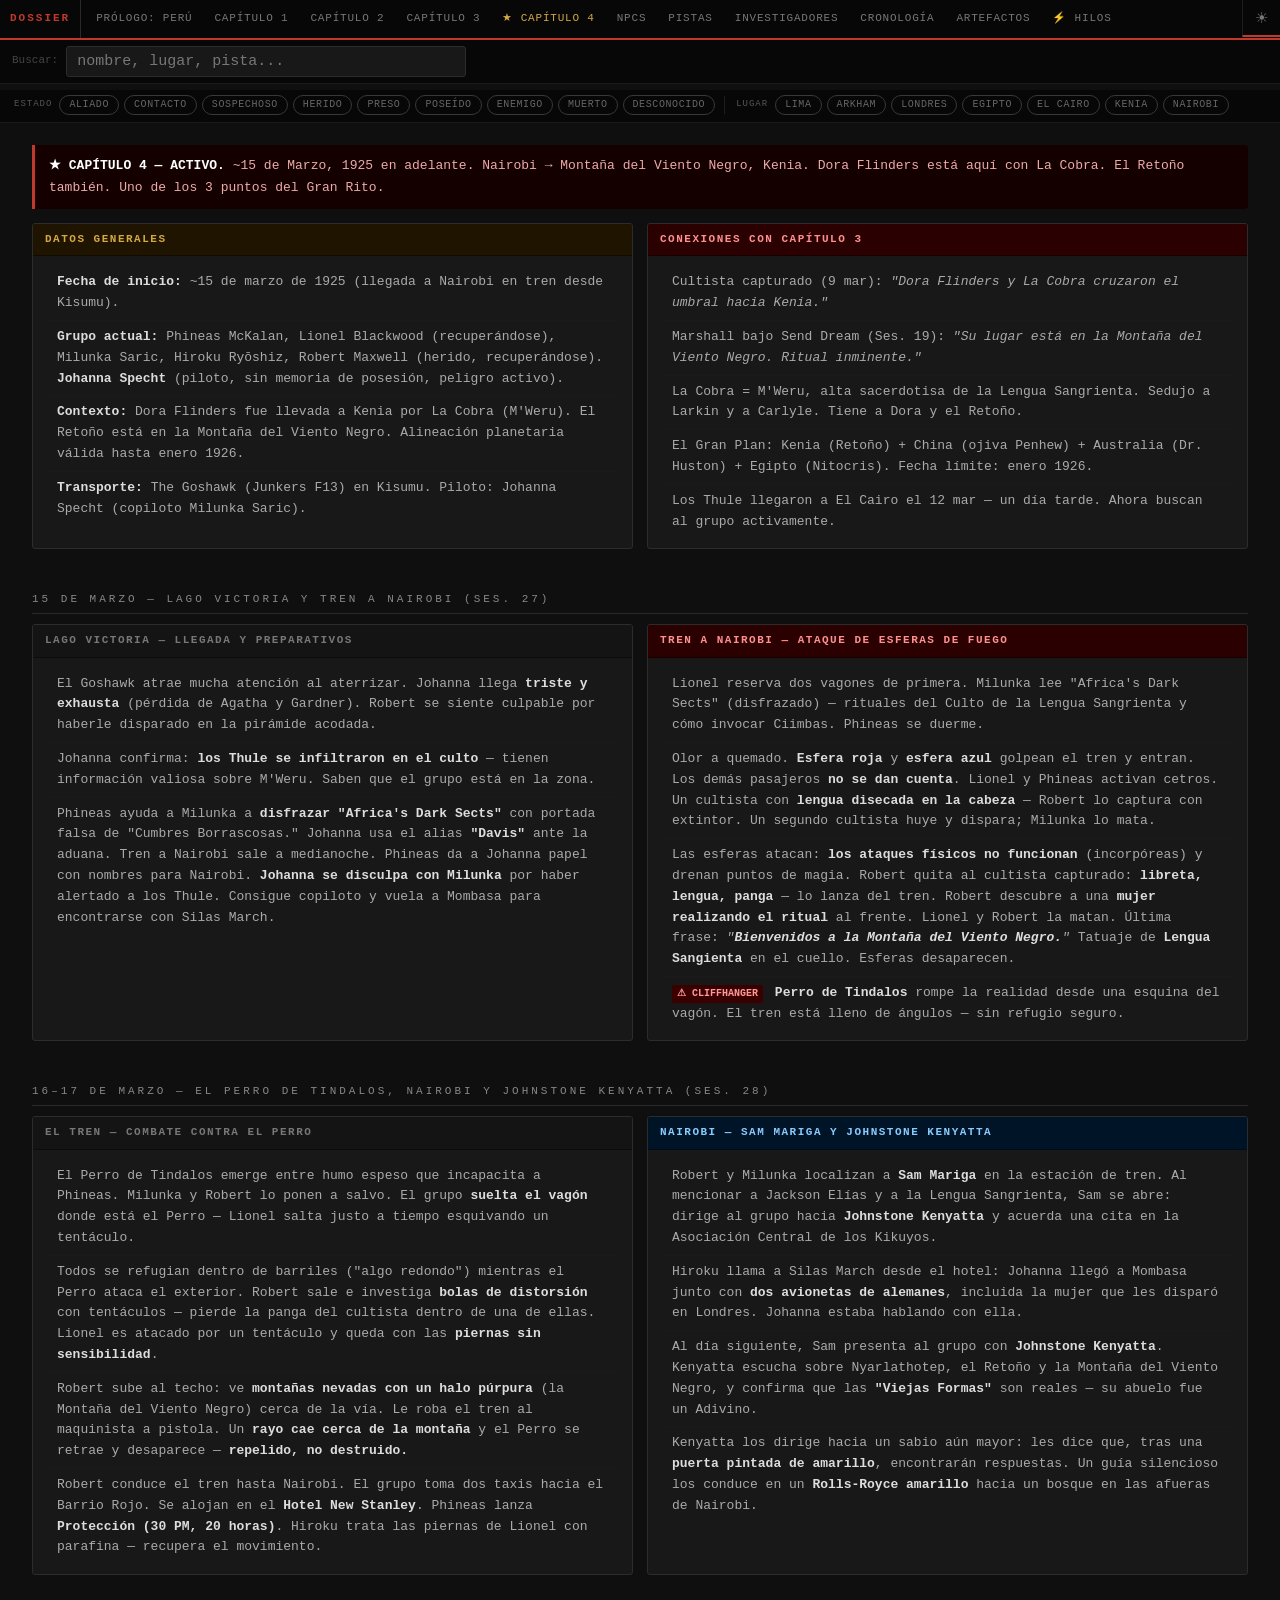
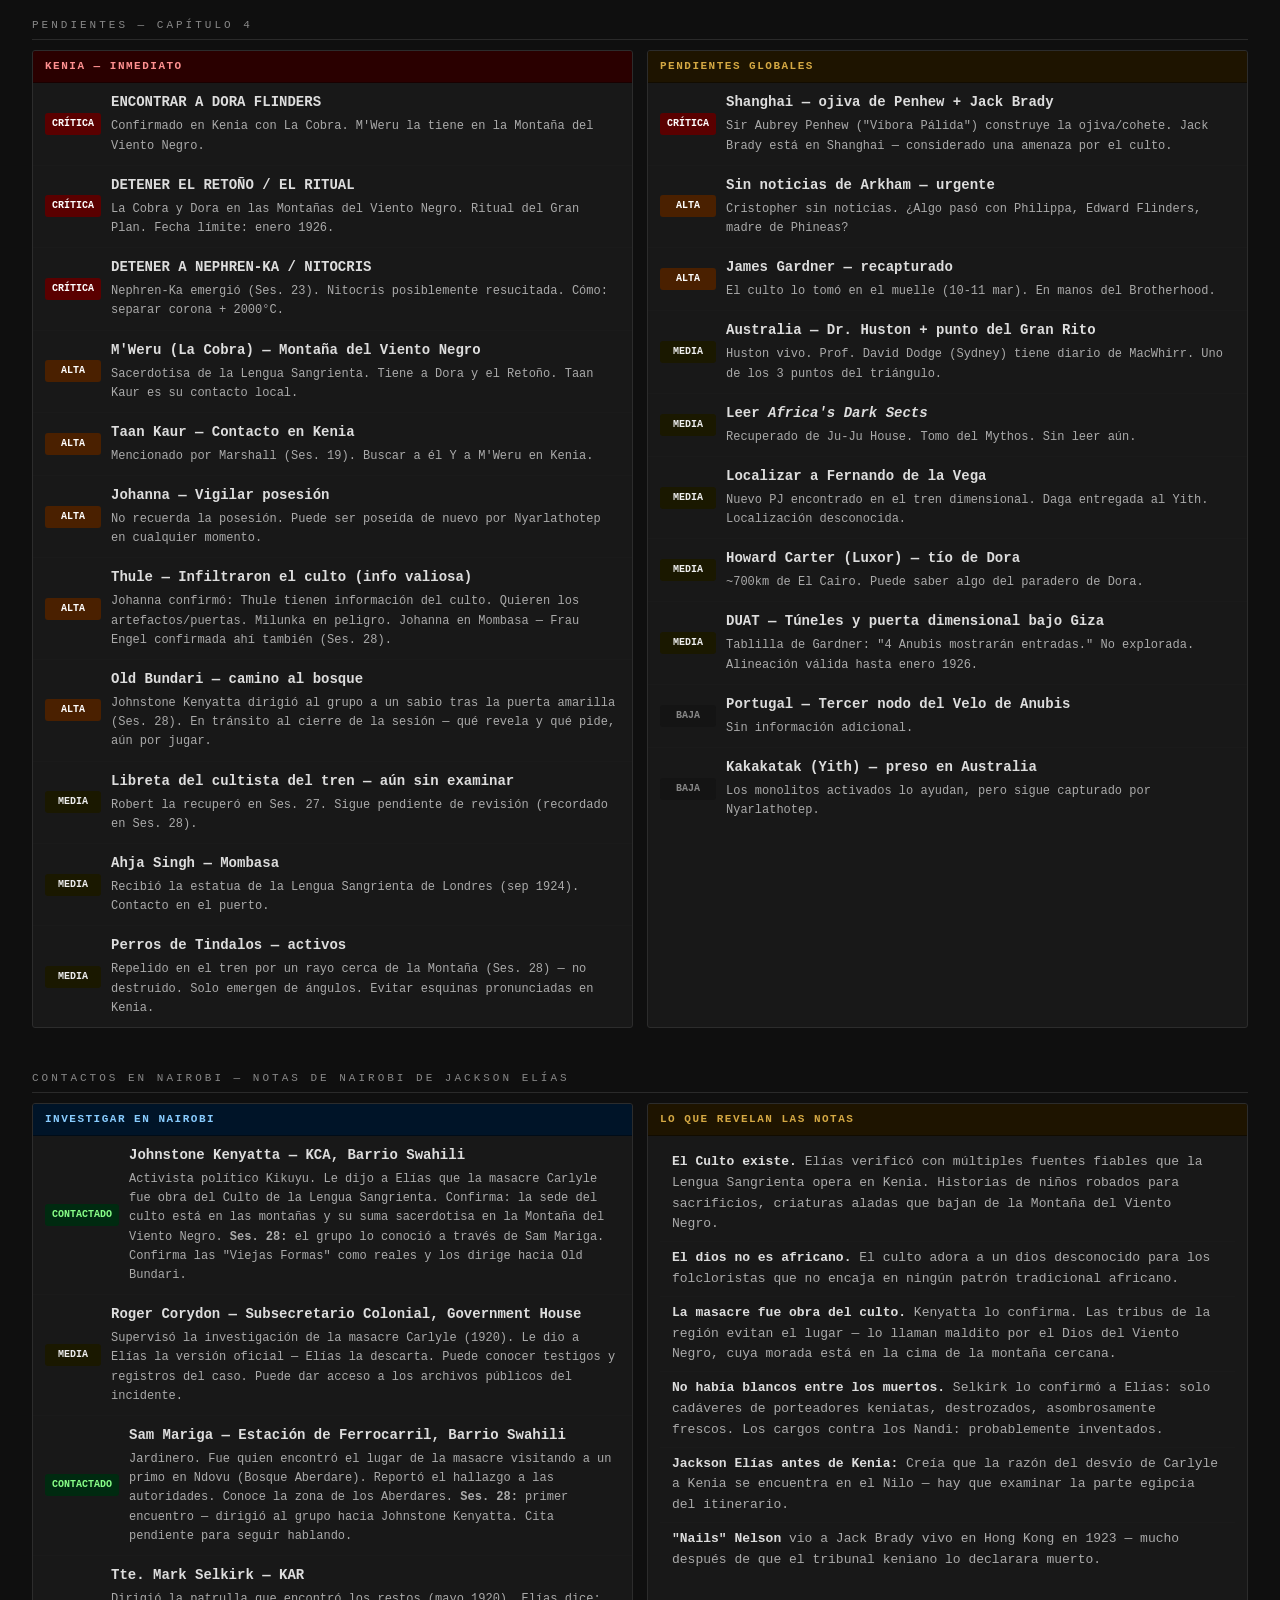
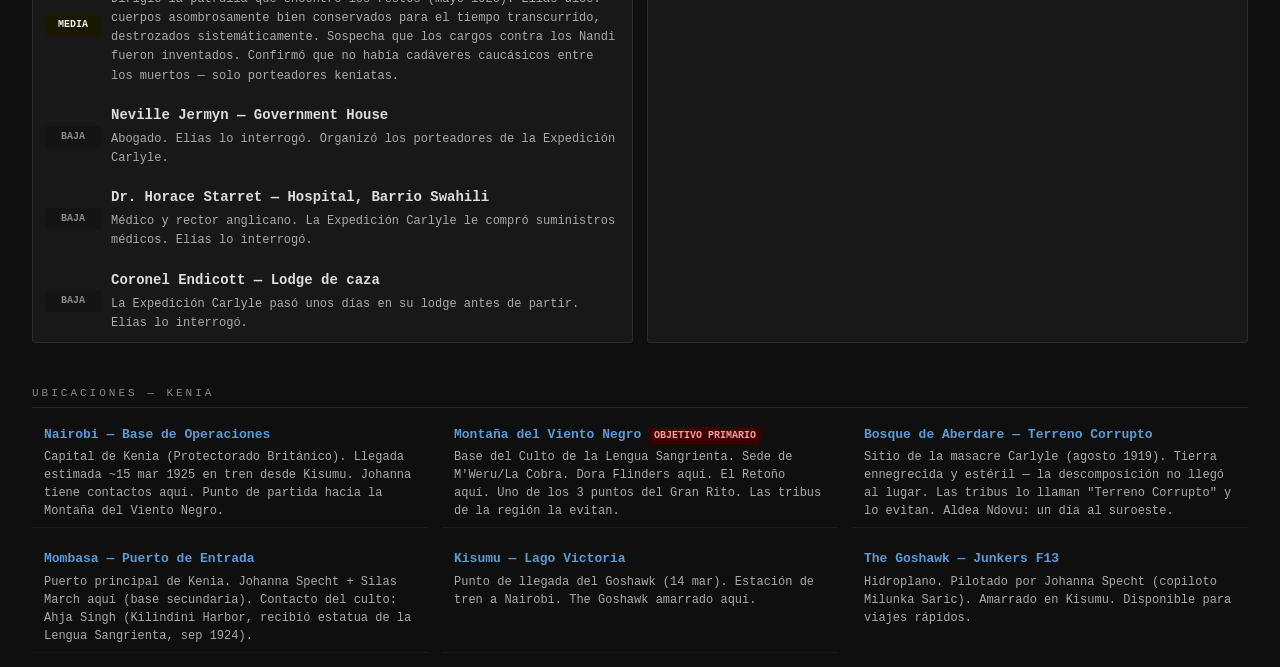
==== index.html @ 7aeab818 "Add character details and updates in index.html" ====
<!DOCTYPE html>
<html lang="es">
<head>
<meta charset="UTF-8">
<meta name="viewport" content="width=device-width, initial-scale=1.0, maximum-scale=1.0">
<title>Dossier</title>
<link rel="stylesheet" href="style.css">
</head>
<body>

<!-- ══ JUMP INDEX ══ peru·~34 | cap1·~113 | cap2·~322 | npcs·~330 | pistas·~600 | inv·~870 | crono·~985 | art·~1110 | hilos·~1210 ══ -->
<nav>
  <h1>Dossier</h1>
  <div class="tab"                    onclick="show('peru',this)">Prólogo: Perú</div>
  <div class="tab"                    onclick="show('cap1',this)">Capítulo 1</div>
  <div class="tab"                    onclick="show('cap2',this)">Capítulo 2</div>
  <div class="tab"                    onclick="show('cap3',this)">Capítulo 3</div>
  <div class="tab on current-chapter" onclick="show('cap4',this)">★ Capítulo 4</div>
  <div class="tab"                    onclick="show('npcs',this)">NPCs</div>
  <div class="tab"                    onclick="show('pistas',this)">Pistas</div>
  <div class="tab"                    onclick="show('inv',this)">Investigadores</div>
  <div class="tab"                    onclick="show('crono',this)">Cronología</div>
  <div class="tab"                    onclick="show('art',this)">Artefactos</div>
  <div class="tab"                    onclick="show('hilos',this)">⚡ Hilos</div>
</nav>
<button id="theme-btn" onclick="toggleTheme()" title="Cambiar tema">☀</button>

<div id="sbar">
  <span style="font-size:11px;color:#444">Buscar:</span>
  <input id="srch" type="text" placeholder="nombre, lugar, pista..." oninput="onSearchInput(this.value)">
  <span id="src-count"></span>
</div>
<div id="stags">
  <span class="stag-label">estado</span>
  <button class="stag" data-term="aliado"      onclick="quickSearch(this)">aliado</button>
  <button class="stag" data-term="contacto"    onclick="quickSearch(this)">contacto</button>
  <button class="stag" data-term="sospechoso"  onclick="quickSearch(this)">sospechoso</button>
  <button class="stag" data-term="herido"      onclick="quickSearch(this)">herido</button>
  <button class="stag" data-term="preso"       onclick="quickSearch(this)">preso</button>
  <button class="stag" data-term="poseído"     onclick="quickSearch(this)">poseído</button>
  <button class="stag" data-term="enemigo"     onclick="quickSearch(this)">enemigo</button>
  <button class="stag" data-term="muerto"      onclick="quickSearch(this)">muerto</button>
  <button class="stag" data-term="desconocido" onclick="quickSearch(this)">desconocido</button>
  <span class="stag-sep"></span>
  <span class="stag-label">lugar</span>
  <button class="stag" data-term="lima"     onclick="quickSearch(this)">lima</button>
  <button class="stag" data-term="arkham"   onclick="quickSearch(this)">arkham</button>
  <button class="stag" data-term="londres"  onclick="quickSearch(this)">londres</button>
  <button class="stag" data-term="egipto"   onclick="quickSearch(this)">egipto</button>
  <button class="stag" data-term="cairo"    onclick="quickSearch(this)">el cairo</button>
  <button class="stag" data-term="kenia"    onclick="quickSearch(this)">kenia</button>
  <button class="stag" data-term="nairobi"  onclick="quickSearch(this)">nairobi</button>
</div>


<!-- ══════════════════════════ PRÓLOGO: PERÚ ══════════════════════════ -->
<div id="s-peru" class="section">

  <div class="callout green">
    <b>✓ PRÓLOGO COMPLETADO.</b> Marzo 1921 — Lima → Puno → Altiplano Andino → La Pirámide. El Padre de los Gusanos ha sido sellado de nuevo.
  </div>

  <div class="cols c2">
    <div class="panel">
      <div class="ph gold">Datos Generales</div>
      <div class="pb">
        <div class="ev"><b>Fecha:</b> Marzo 1921 — cuatro años antes de la campaña principal.</div>
        <div class="ev"><b>Ruta:</b> Lima → Puno → Altiplano Andino → La Pirámide.</div>
        <div class="ev"><b>Objetivo:</b> Sellar al avatar de Nyarlathotep conocido como <i>El Padre de los Gusanos</i>, atrapado en una pirámide de la cultura Tiwanaku.</div>
        <div class="ev"><b>Resultado:</b> Sello restaurado. Todos los kharisiri se desintegraron. Nadie del grupo murió.</div>
      </div>
    </div>
    <div class="panel">
      <div class="ph red">Conexiones con la Campaña Principal</div>
      <div class="pb">
        <div class="ev"><b>Jackson Elías</b> publicó <i>The Hungry Dead</i> (1923) basándose en estos eventos. Dejó parte del tesoro en su testamento a los PJs.</div>
        <div class="ev"><b>El oro de la pirámide</b> (~$200.000 USD) financia la Expedición Carlyle vía Carlton Ramsey.</div>
        <div class="ev"><b>El tatuaje de Larkin</b> (la Lengua Sangrienta) conecta con el culto en Kenia y América.</div>
        <div class="ev"><b>Nyarlathotep</b> prometió que volvería a verse con el grupo.</div>
        <div class="ev"><b>La voz de las Confesiones de Figueroa</b> ofreció instrucciones para contactarla — instrucciones que él rechazó.</div>
      </div>
    </div>
  </div>

  <div class="stitle">Sesión 1 — Lima, 18 de Marzo 1921</div>
  <div class="cols c2">
    <div class="panel">
      <div class="ph blue">Bar Cordano — 7pm</div>
      <div class="pb">
        <div class="ev"><b>Lugar:</b> Jirón Ancash 202, Lima.</div>
        <div class="ev"><b>Hospedaje:</b> Hotel Maury (investigadores), Hotel España (Larkin y De Mendoza).</div>
        <div class="ev">Larkin muestra dos artefactos como señuelo: el <b>Cáliz Dorado</b> (inca, s.XV) y el <b>Ídolo Tiwanaku</b> (s.V).</div>
        <div class="ev"><b>Plan:</b> Salida lunes 21 de marzo en jeeps hacia Puno. De Mendoza permanece en silencio, hostil.</div>
        <div class="ev">Lionel conoce a <b>Milunka Saric</b> en la barra — acento extraño, de viaje.</div>
      </div>
    </div>
    <div class="panel">
      <div class="ph purple">Revelaciones de Jackson Elías</div>
      <div class="pb">
        <div class="ev">Tras la cena, Jackson revela su identidad real (alias Jesse Hughes).</div>
        <div class="ev">Los <b>kharisiri</b> son vampiros que extraen la grasa de sus víctimas — según la leyenda, hombres de aspecto europeo.</div>
        <div class="ev">De Mendoza fue señalado como kharisiri por los locales de Puno. La pirámide es probablemente el centro del culto.</div>
        <div class="ev">El <b>Prof. Sánchez</b> (Univ. San Marcos) tiene documentos relevantes.</div>
      </div>
    </div>
  </div>

  <div class="stitle">Sesión 2 — Lima, 19 de Marzo 1921</div>
  <div class="cols c2">
    <div class="panel">
      <div class="ph blue">Hotel España — Infiltración</div>
      <div class="pb">
        <div class="ev">Respiración extraña en habitación 202 — Larkin en estado de intoxicación por heroína.</div>
        <div class="ev"><b>Harrison Jones roba la Máscara Dorada</b> (el <i>Espejo Dorado</i>) oculta bajo el colchón de De Mendoza.</div>
        <div class="ev">Milunka Saric y Lionel roban la página del registro del hotel.</div>
        <div class="ev">Lionel compra machetes y linternas en el mercado. Harrison adquiere una <b>sustancia paralizante</b> (luego resultará inflamable).</div>
      </div>
    </div>
    <div class="panel">
      <div class="ph red">Museo de Arqueología y Antropología — 2pm</div>
      <div class="pb">
        <div class="ev">El Prof. Sánchez confirma que la máscara es cultura <b>Tiwanaku</b>.</div>
        <div class="ev"><b>Ataque en el almacén:</b> De Mendoza se alimenta de Trinidad Rizo. Milunka lo retiene. Trinidad muere. El <b>Sello Dorado</b> repelió a De Mendoza — sobrevivió junto al cuerpo.</div>
        <div class="ev">El grupo salva al Prof. Sánchez. Hiroku se lleva restos de una larva. Huyen al <b>Hotel Castilla</b>. Federico Blume se une.</div>
      </div>
    </div>
  </div>

  <div class="stitle">Camino a Puno — 21 de Marzo en adelante</div>
  <div class="cols c2">
    <div class="panel">
      <div class="ph orange">Viaje desde Lima</div>
      <div class="pb">
        <div class="ev">Confrontan a Larkin: dice que abandona la expedición. <b>El grupo detecta que miente.</b></div>
        <div class="ev">Roban los jeeps de la expedición de Larkin.</div>
        <div class="ev"><b>Primera noche:</b> la larva se deshace ante el Sello Dorado. Un <b>niño fantasma</b> (kharisiri disfrazado) roba algunas cosas.</div>
      </div>
    </div>
    <div class="panel">
      <div class="ph teal">Llegada a Puno</div>
      <div class="pb">
        <div class="ev">Visitan a <b>Nayra</b>. Les cuenta la leyenda del <b>Héroe Equeco</b>: dios caído atrapado en una madriguera = el templo/pirámide.</div>
        <div class="ev">La máscara pertenecía al Dios y es parte de la barrera que lo sella.</div>
      </div>
    </div>
  </div>

  <div class="stitle">La Isla Flotante (Uru) — Ataque Kharisiri</div>
  <div class="panel">
    <div class="ph red">Combate en la Isla</div>
    <div class="pb">
      <div class="cols c2">
        <div>
          <div class="ev"><b>Milunka Saric:</b> Dispara al niño kharisiri. Desarma a Lionel durante su episodio de locura.</div>
          <div class="ev"><b>Lionel Blackwood:</b> <span class="code-badge" style="background:#3a0000;color:#ff9999">EPISODIO DE LOCURA</span> — cree que el niño es su hermanita y que Harrison Jones la mató.</div>
        </div>
        <div>
          <div class="ev"><b>Escape:</b> Huida en barca. Milunka desmaya a Lionel. Hiroku lo amarra. Harrison rema.</div>
          <div class="ev"><b>Nayra muere</b> durante el ataque kharisiri en la isla.</div>
        </div>
      </div>
    </div>
  </div>

  <div class="stitle">Travesía al Templo — Días 1–4</div>
  <div class="cols c2">
    <div class="panel">
      <div class="ph orange">Camino al Altiplano</div>
      <div class="pb">
        <div class="ev"><b>Día 2:</b> Encuentran a Julio Céspedes y su hijo Domingo (mordido por kharisiri). Los kharisiri: Pedro de Velasco y una mujer de Puno. Harrison obtiene escopeta.</div>
        <div class="ev"><b>Día 3:</b> El conquistador es <b>Pedro de Velasco</b>; su acompañante <b>Narcisa Quispe</b>. Rastreados hasta el templo.</div>
        <div class="ev"><b>Día 4:</b> Entran al templo por el <b>pozo de muertos</b>.</div>
      </div>
    </div>
    <div class="panel">
      <div class="ph red">Combate Final — La Pirámide</div>
      <div class="pb">
        <div class="ev">Larkin no podía entrar — escudo mágico. Por eso necesitaba reclutar forasteros.</div>
        <div class="ev"><b>Hiroku:</b> Coloca el <b>Sello Dorado</b>. <b>Milunka:</b> Mata la larva. <b>Lionel:</b> Lanza fósforo al pozo → explosión. Ayuda a colocar la máscara.</div>
        <div class="ev"><span class="code-badge" style="background:#1a3a1a;color:#88ff88">✓ SELLADO</span> Todos los kharisiri se desintegran. Nadie murió.</div>
      </div>
    </div>
  </div>

  <div class="stitle">Ubicaciones del Prólogo</div>
  <div class="cols c3">
    <div class="loc"><div class="ln">Bar Cordano</div><div class="ld">Jirón Ancash 202, Lima. Primera reunión con Larkin.</div></div>
    <div class="loc"><div class="ln">Hotel Maury</div><div class="ld">Lima. Hospedaje inicial de los investigadores.</div></div>
    <div class="loc"><div class="ln">Hotel España</div><div class="ld">Lima. Larkin y De Mendoza. Infiltración nocturna. Robo de la Máscara Dorada.</div></div>
    <div class="loc"><div class="ln">Hotel Castilla</div><div class="ld">Lima. Refugio del grupo tras el museo. Federico Blume hospedado aquí.</div></div>
    <div class="loc"><div class="ln">Museo de Arqueología</div><div class="ld">Lima. Muerte de Trinidad, hallazgo del Sello Dorado.</div></div>
    <div class="loc"><div class="ln">Puno</div><div class="ld">Suministros, encuentro con Nayra, leyenda del Héroe Equeco.</div></div>
    <div class="loc"><div class="ln">Isla Flotante (Uru)</div><div class="ld">Lago Titicaca. Refugio de Nayra. Ataque de kharisiri. Nayra muere aquí.</div></div>
    <div class="loc"><div class="ln">La Pirámide</div><div class="ld">Altiplano, suroeste del Lago Titicaca. Cultura Tiwanaku. Sellada de nuevo.</div></div>
  </div>

</div><!-- /s-peru -->


<!-- ══════════════════════════ CAPÍTULO 1 ══════════════════════════ -->
<div id="s-cap1" class="section">

  <div class="callout green">
    <b>✓ CAPÍTULO 1 — COMPLETADO.</b> 15 de Enero – 27 de Enero, 1925. Nueva York. Jackson Elías ha sido vengado. El grupo partió rumbo a Londres el 27 de enero a bordo del SS Venture.
  </div>

  <div class="cols c2">
    <div class="panel">
      <div class="ph gold">Datos Generales</div>
      <div class="pb">
        <div class="ev"><b>Fecha:</b> 15–24 de enero de 1925.</div>
        <div class="ev"><b>Lugar:</b> Nueva York — Manhattan (Hotel Chelsea, Prospero House), Harlem (Ju-Ju House, Small Paradise, Emerson Imports), Brooklyn (Cypress Hills Cemetery).</div>
        <div class="ev"><b>Contexto:</b> Cuatro años después de Perú. Jackson Elías convocó al grupo para investigar la Expedición Carlyle. Fue asesinado antes de poder reunirse.</div>
        <div class="ev"><b>PJs desde el inicio:</b> Phineas McKalan, Lionel Blackwood, Milunka Saric.</div>
        <div class="ev"><b>Se incorporan el 16:</b> Harrison Jones, Hiroku Ryōshiz.</div>
        <div class="ev"><b>Nueva PJ (17 ene):</b> Dora Flinders — conocida en el funeral de Jackson.</div>
      </div>
    </div>
    <div class="panel">
      <div class="ph red">Conexiones con el Prólogo</div>
      <div class="pb">
        <div class="ev"><b>El símbolo en la frente de Jackson</b> es prácticamente el mismo tatuaje que llevaba Larkin en 1921 — la Lengua Sangrienta. El mismo culto.</div>
        <div class="ev"><b>Carlton Ramsey</b> administra el fondo del oro de Perú (~$50.000 disponibles para la investigación).</div>
        <div class="ev"><b>La mansión en Arkham</b> heredada por el testamento era propiedad de Augustus Larkin.</div>
        <div class="ev">Jackson dejó sus notas e instrucciones con Jonah Kensington y Carlton Ramsey.</div>
      </div>
    </div>
  </div>

  <div class="stitle">Antecedentes — La Expedición Carlyle (1919–1920)</div>
  <div class="panel">
    <div class="ph grey">Recortes de Prensa — New York Pillar/Riposte</div>
    <div class="pb" style="padding:0">
      <div class="tl"><div class="td">Abr 1919</div><div class="te"><b>Expedición parte de NY.</b> Roger Carlyle (24) lidera la expedición a bordo del <i>Imperial Standard</i> rumbo a Southampton. Miembros: <b>Sir Aubrey Penhew</b> (54, egiptólogo, subdirector), <b>Dr. Robert Huston</b> (52, psicólogo freudiano), <b>Miss Hypatia Masters</b> (27, fotógrafa y lingüista), <b>Mr. Jack Brady</b> (36, factótum y guardaespaldas de Carlyle). Primera escala: Londres, Fundación Penhew.</div></div>
      <div class="tl"><div class="td">May–Jun 1919</div><div class="te"><b>Egipto.</b> Excavaciones en Giza, Saqqara y Dahshur. Se rumoreaba un hallazgo importante pero la expedición no quiso hacer comentarios a la prensa.</div></div>
      <div class="tl"><div class="td">4 Jul 1919</div><div class="te"><b>Rumbo a África Oriental.</b> Penhew anuncia un "merecido descanso". Desmienten haber encontrado las Minas del Rey Salomón. Roger convalece de una insolación.</div></div>
      <div class="tl"><div class="td">31 Jul 1919</div><div class="te"><b>Mombasa → Nairobi.</b> Cena de bienvenida de Royston Whittingdon en Collingswood House. Parten a safari.</div></div>
      <div class="tl"><div class="td">15 Oct 1919</div><div class="te"><b>Desaparición.</b> Sin noticias en casi dos meses. Partieron de Nairobi el 3 de agosto. Sir Aubrey mencionó el Valle del Rift antes de desaparecer.</div></div>
      <div class="tl"><div class="td">11 Mar 1920</div><div class="te"><b>Erica Carlyle en África.</b> Llega a Mombasa en el <i>Fount of Life</i> con su acompañante Victoria Post. Contrata una partida de búsqueda. Semanas antes, un hombre kikuyu había informado a las autoridades de Nairobi haber visto europeos cerca de la <b>Montaña del Viento Negro</b> — corrieron rumores de fuerzas sobrenaturales, las autoridades los desestimaron.</div></div>
      <div class="tl"><div class="td">24 May 1920</div><div class="te"><b>Masacre confirmada.</b> Tras diez semanas de búsqueda, se hallan restos en el Bosque de Aberdare. Cadáveres notablemente conservados, despedazados por animales. Los restos estaban a la intemperie — sin intento alguno de ocultarlos. Roger Carlyle, Sir Aubrey Penhew, Hypatia Masters y Dr. Robert Huston declarados muertos. Tribu Nandi culpada. Se mencionó un culto pagano poderoso en la zona — las autoridades lo ignoraron. <span class="code-badge" style="background:#3a1a00;color:#ffbb88">⚠ Jack Brady no figura entre los muertos confirmados</span></div></div>
      <div class="tl"><div class="td">19 Jun 1920</div><div class="te"><b>Asesinos ahorcados.</b> Cinco hombres nandi ejecutados. Se negaron hasta el final a revelar el motivo de la masacre. El incidente fue olvidado.</div></div>
    </div>
  </div>

  <div class="stitle">15 de Enero, 1925 — Hotel Chelsea</div>
  <div class="cols c2">
    <div class="panel">
      <div class="ph red">Habitación 410 — Jackson Asesinado</div>
      <div class="pb">
        <div class="ev">La puerta está fría. Forzamos la entrada.</div>
        <div class="ev"><b>Jackson Elías está muerto.</b> Eviscerado. Símbolo tallado en la frente.</div>
        <div class="ev"><b>Símbolo:</b> Culto de la <b>Lengua Sangrienta</b> (<i>Bloody Tongue</i>) — culto keniano dedicado a Nyarlathotep. El mismo que el tatuaje de Larkin.</div>
        <div class="ev"><b>Tres sectarios</b> con pangas y cintas rojas: <b>Iregi Kipkemboi</b>, <b>Jomo "Jimmy" Jepleting</b> (kenianos) y <b>Colm Doyle</b> (irlandés-americano, adicto a cocaína — el único que habla inglés). Operan desde <b>Ju-Ju House</b> bajo el mando de <b>Mukunga M'Dari</b>.</div>
      </div>
    </div>
    <div class="panel">
      <div class="ph blue">Combate y Resultado</div>
      <div class="pb">
        <div class="ev"><b>Milunka Saric:</b> Dispara al Sectario 1 ×2.</div>
        <div class="ev"><b>Lionel Blackwood:</b> Agarra al Sectario 2 en forcejeo.</div>
        <div class="ev"><b>Phineas McKalan:</b> Intenta intimidar al Sectario 1. Noquea a Lionel para controlarlo.</div>
        <div class="ev"><b>Sectario 3:</b> Sale a las escaleras — <b>se escapa</b>.</div>
        <div class="ev"><b>Resultado:</b> Sectario 1 muerto. Sectario 3 huido. Sectario 2 apresado y entregado a la policía.</div>
        <div class="ev">Phineas fotografía la escena, el símbolo y la placa del vehículo de huida.</div>
        <div class="ev"><b>"La Sangre se Enrojecerá"</b> — frase dicha por uno de los cultistas.</div>
      </div>
    </div>
  </div>

  <div class="panel">
    <div class="ph grey">Pistas encontradas en la Habitación 410</div>
    <div class="pb" style="padding:0">
      <div class="tl"><div class="td">Carta</div><div class="te"><b>Warren Besart → Roger Carlyle</b> (El Cairo, 3 mar 1919). Menciona a <b>Faraz Najjar</b> en la Calle de los Chacales con "curiosidades singulares". → <b>Egipto / El Cairo</b></div></div>
      <div class="tl"><div class="td">Tarjeta</div><div class="te"><b>Edward Gavigan — The Penhew Foundation.</b> 35 Tottenham Court Road, London W.1. → <b>Londres</b></div></div>
      <div class="tl"><div class="td">Cerillas</div><div class="te"><b>Stumbling Tiger Bar.</b> 10 Lantern Street. "Shanghai Fun &amp; Friends". → <b>Shanghai</b></div></div>
      <div class="tl"><div class="td">Tarjeta</div><div class="te"><b>Emerson Imports.</b> 648 West 47th St, NY. Tel: HA 6-3900. Al dorso (manuscrito): <b>Silas N'Kwane</b>. → <b>Ju-Ju House / Harlem</b></div></div>
      <div class="tl"><div class="td">Carta</div><div class="te"><b>Miriam Atwright → Jackson</b> (7 nov 1924). El libro que buscaba ya no está en Harvard. Puede ayudar con otros volúmenes. → <b>Africa's Dark Sects / Harvard</b></div></div>
      <div class="tl"><div class="td">Folleto</div><div class="te"><b>Conferencia Prof. Anthony Cowles</b> (Univ. Sydney / Miskatonic). "El Culto de la Oscuridad en Polinesia y el Pacífico Suroeste". Schuyler Hall, NYU. → <b>Miskatonic / Arkham / Australia</b></div></div>
      <div class="tl"><div class="td">Foto</div><div class="te"><b>Foto borrosa de un yate</b> con nombre parcialmente visible: "<b>DAR...</b>". Origen desconocido.</div></div>
    </div>
  </div>

  <div class="panel">
    <div class="ph grey">Policía — Teniente Martin Poole, Precinto 7a (West 20th St)</div>
    <div class="pb">
      <div class="ev"><b>9 asesinatos previos</b> con la misma marca en los últimos 2 años. Víctimas sin conexión aparente: toda clase social, toda raza.</div>
      <div class="ev"><b>Hilton Adams</b> fue arrestado por estos crímenes por el <b>Capitán Walter Robson</b> (Precinto 14, Harlem). Actualmente en Sing Sing, corredor de la muerte.</div>
      <div class="ev">Poole sospecha que Robson es <b>corrupto</b> y que Adams es <b>inocente</b>. Robson recibe pagos del culto para proteger Ju-Ju House — cree que son simples contrabandistas, no sabe lo que hay en el sótano.</div>
    </div>
  </div>

  <div class="stitle">16 de Enero, 1925 — Investigación</div>
  <div class="cols c2">
    <div class="panel">
      <div class="ph teal">Casa de Phineas McKalan — Fotos Reveladas</div>
      <div class="pb">
        <div class="ev">Placa del vehículo de huida: <b>NYL7</b>.</div>
        <div class="ev">Vehículo: <b>Black Hudson 1915</b> (touring roadster), robado el 15 de enero. Propietario: <b>Thomas Witherspoon</b> (estaba en un bar en Harlem — no sabe nada).</div>
        <div class="ev">Sale artículo en NY Times sobre el asesinato (Rebecca Shosenburg). Menciona posible conexión con asesinatos de Harlem.</div>
        <div class="ev">El manager de Lionel (Christopher) gestiona entrada a una fiesta de Erica Carlyle.</div>
      </div>
    </div>
    <div class="panel">
      <div class="ph blue">Llamadas y Contactos</div>
      <div class="pb">
        <div class="ev"><b>Miriam Atwright (Harvard):</b> Asistente Astrid no pasa al primer intento. Segundo llamado logra cita. <i>Africa's Dark Sects</i> desapareció de la colección. Busca otros volúmenes. Pendiente de devolución.</div>
        <div class="ev"><b>Prof. Cowles (Miskatonic):</b> La conferencia ya pasó (1 de enero). Tiene una hija. Nos recibirá el <b>17 de enero, 10am, Arkham</b>.</div>
        <div class="ev"><b>Jonah Kensington (Prospero House):</b> Cita a las <b>2pm del 17 de enero</b>. Tiene documentos de Jackson que nos mencionan.</div>
      </div>
    </div>
  </div>

  <div class="stitle">17 de Enero, 1925</div>
  <div class="cols c2">
    <div class="panel">
      <div class="ph purple">Funeral — Cypress Hills Cemetery, Brooklyn, 2pm</div>
      <div class="pb">
        <div class="ev">Asisten: <b>Milunka Saric</b> y <b>Phineas McKalan</b>.</div>
        <div class="ev">Presentes: <b>Jonah Kensington</b>, <b>Carlton Ramsey</b> (albacea) y <b>Willa Sligh</b> (sobrina de Ramsey — sueña con abrir su propio despacho legal).</div>
        <div class="ev">Dos invitados extraños: <b>Dora Flinders</b> (nueva PJ — hija de amigo de Jackson; su padre estuvo en el Chelsea Hotel; entró al país el 1 de enero) y un <b>hombre negro sin identificar</b>.</div>
        <div class="ev"><b>Rebecca Shosenburg</b> (NY Times) cubre el caso. Sospecha la inocencia de Hilton Adams.</div>
        <div class="ev">El grupo lleva a Dora a la policía como testigo. Phineas fotografia a un hombre que parece vigilarlos.</div>
      </div>
    </div>
    <div class="panel">
      <div class="ph gold">Prospero House — Jonah Kensington, Lexington Ave</div>
      <div class="pb">
        <div class="ev"><b>Movimientos de Jackson:</b> Salió de NY el 25 mayo 1923 → Nairobi (ago 1924: "¡No todos murieron!") → Hong Kong → El Cairo → Londres (16 dic 1924: "plan de proporciones monstruosas") → llegó a NY el 13 enero → asesinado el 15.</div>
        <div class="ev">El <b>14 de enero</b> visitó a Carlton Ramsey para actualizar su testamento. Ramsey creyó que temía por su vida.</div>
        <div class="ev"><b>Kensington entrega:</b> Carta de Nairobi (ago 1924) y cuadernillo de 40 páginas con notas de Londres (escritura agitada, casi ilegible).</div>
        <div class="ev"><b>Clave de las notas:</b> <i>"Revisa los expedientes de ese psicoanalista… ¡Todos sobrevivieron!"</i> y <i>"Los libros están en la caja fuerte de Carlyle."</i></div>
        <div class="ev"><b>Adrian</b> (terapeuta de Lionel) también trató a Roger Carlyle → hay que robar esos expedientes.</div>
      </div>
    </div>
  </div>

  <div class="panel">
    <div class="ph red">Evento — Milunka Saric y la Organización Desconocida</div>
    <div class="pb">
      <div class="ev">Al salir de la estación, un <b>carro lujoso</b> para y recoge a Milunka. Phineas la sigue discretamente.</div>
      <div class="ev">"No sabían nada de ella hace 4 años" → referencia a los eventos de Perú.</div>
      <div class="ev">"<b>El objetivo estuvo en Perú.</b>" y "<b>No consiguió la información.</b>"</div>
      <div class="ev">Nueva tarea: <b>obtener información sobre el libro que Jackson buscaba</b> (probablemente <i>Africa's Dark Sects</i>).</div>
      <div class="ev">"<b>El objetivo sigue en New York.</b>"</div>
      <div class="ev"><span class="code-badge" style="background:#3a1a3a;color:#ffaaff">⚠ ALERTA</span> Milunka tiene una conexión con una organización desconocida. Posible doble agente o informante.</div>
    </div>
  </div>

  <div class="cols c2">
    <div class="panel">
      <div class="ph orange">Harrison &amp; Hiroku — Dr. Lemming → Ju-Ju House</div>
      <div class="pb">
        <div class="ev"><b>Dr. Mordecai Lemming</b> (folklorista excéntrico, Manhattan): Identifica el símbolo como un culto africano de muerte → <b>Kenia → Culto de la Lengua Sangrienta</b>. Menciona a Silas N'Kwane y Ju-Ju House.</div>
        <div class="ev"><b>Ju-Ju House</b> (1 Ransom Court, callejón West 137th St, Harlem). Al lado: prendería sellada.</div>
        <div class="ev"><b>Silas N'Kwane</b> (73 años, africano, miembro del culto — perturbado): Reconoce el símbolo pero se resiste. Forcejeo. Afirma que "le mataron al hijo hace 3 meses" — probable manipulación.</div>
      </div>
    </div>
    <div class="panel">
      <div class="ph orange">Milunka &amp; Phineas — Emerson Imports</div>
      <div class="pb">
        <div class="ev"><b>Arthur Emerson</b>: Escuchado preocupado por un incidente con papas/licor de contrabando. Distribuye licor (también a Al Capone). Su cliente más conocido en EE.UU. es Ju-Ju House. Recuerda la visita de Jackson (buscaba conexiones con Mombasa). Le desagrada N'Kwane.</div>
        <div class="ev">Informa que <b>Al Capone</b> estará esa noche en el Small Paradise.</div>
      </div>
    </div>
  </div>

  <div class="panel">
    <div class="ph red">Small Paradise — 17 Enero, 9pm (Club nocturno, Harlem)</div>
    <div class="pb">
      <div class="ev"><b>Erica Carlyle</b> (26, heredera — transporte, municiones, comercio internacional). Fría, inteligente. No le gusta hablar de su hermano. Guardaespaldas: <b>Joe Corey</b> (enorme, .45, nudillos de bronce). Abogado: <b>Bradley Grey</b> (Dunstan, Whittleby &amp; Grey, West 57th St).</div>
      <div class="ev">Christopher (manager de Lionel) consiguió la entrada. Llegan: <b>Milunka, Dora Flinders, Lionel</b>. También presentes: <b>Harrison, Hiroku</b> y el propio <b>Emerson</b>.</div>
      <div class="ev">Lionel comparte un trago con Erica. Primer contacto establecido.</div>
      <div class="ev"><b>Arthur Emerson es asesinado por los matones de Al Capone.</b></div>
    </div>
  </div>

  <div class="panel">
    <div class="ph red">Cabeza de Lemming — Fin de la Noche</div>
    <div class="pb">
      <div class="ev">De vuelta en casa de Lionel: le presentamos a Dora Flinders.</div>
      <div class="ev">Llega una <b>caja con la cabeza decapitada del Dr. Lemming</b>.</div>
      <div class="ev">Harrison e Hiroku tiran la cabeza al río.</div>
      <div class="ev"><span class="code-badge" style="background:#3a1a00;color:#ffbb88">CONSECUENCIA</span> La cabeza fue encontrada en el río Hudson y reportada en la prensa neoyorquina — vincula al grupo con la muerte de Lemming.</div>
      <div class="ev"><span class="code-badge" style="background:#3a0000;color:#ff9999">⚠ AVISO</span> El culto asesinó a Lemming por haber hablado. Vigilancia activa. Eliminan a quien coopere.</div>
      <div class="ev">El grupo se muda al <b>apartamento de Phineas McKalan</b> como nueva base de operaciones.</div>
    </div>
  </div>

  <div class="stitle">18 de Enero, 1925</div>

  <div class="cols c2">
    <div class="panel">
      <div class="ph grey">Noticias del día y llamadas</div>
      <div class="pb">
        <div class="ev"><b>3am:</b> Todo el grupo llega a casa de Phineas. Amanece el 18 de enero.</div>
        <div class="ev"><b>Eclipse solar total:</b> previsto para el <b>24 de enero</b> — mismo día de la subasta/evento Erica Carlyle y luna nueva (novilunio).</div>
        <div class="ev"><b>Robo del cuerpo de Jackson Elías:</b> El cuerpo, aún sin enterrar, desaparece. Repentino e inexplicable. El culto probablemente lo necesita para un ritual.</div>
        <div class="ev"><b>Muerte de Arthur Emerson</b> reportada como ajuste de cuentas entre pandillas.</div>
        <div class="ev"><b>Gregory</b> (contacto policial de Phineas) informa: el cultista capturado se enloqueció y fue transferido al <b>Precinto 14</b> (Robson). Ya no tenemos acceso.</div>
        <div class="ev"><b>Jonah Kensington</b> llama urgente: requiere que vayamos a Próspero House.</div>
      </div>
    </div>
    <div class="panel">
      <div class="ph gold">Próspero House — Prof. Harvey Walters</div>
      <div class="pb">
        <div class="ev">Jonah estaba con <b>Prof. Harvey Walters</b> (Miskatonic University). Walters pregunta si somos los investigadores de Perú.</div>
        <div class="ev"><b>Edward Flinders</b> (padre de Dora) estuvo en Miskatonic ~10 enero. Dejó a Walters un <b>libro inédito de Jackson Elías</b> — versión de <i>The Hungry Dead</i> con dedicatoria especial.</div>
        <div class="ev"><b>La dedicatoria menciona a todos por nombre:</b> investigadores de Perú, Larkin, De Mendoza, y también <b>Dora Flinders y Phineas McKalan</b> (que no estuvieron en Perú).</div>
        <div class="ev">Flinders tenía tareas asignadas por Jackson: <b>contactar a Larkin</b> y <b>adquirir una casa</b> (probablemente la mansión de Larkin en Arkham del testamento).</div>
        <div class="ev">Phineas fotografía el libro. El grupo se lo lleva.</div>
        <div class="ev">Jonah entrega también las <b>Notas de Nairobi de Jackson</b> (8 conjuntos) y documentos adicionales sobre la expedición.</div>
        <div class="ev">Walters se hospeda en el <b>Hotel Waldorf Astoria</b>.</div>
      </div>
    </div>
  </div>

  <div class="cols c3">
    <div class="panel">
      <div class="ph purple">Teatro Lafayette — Hiroku y Dora</div>
      <div class="pb">
        <div class="ev">Rebecca lleva a Hiroku y Dora al interior. <b>Millie Adams</b> es actriz en el Lafayette.</div>
        <div class="ev">Millie revela: Hilton y los <b>Hellfighters</b> investigaban los asesinatos. Se reunían en <b>Teddy's Saloon</b>.</div>
        <div class="ev"><b>Captura de Hilton (1 sep 1924):</b> Lo atraparon cerca de Ju-Ju House patrullando, no en una escena del crimen. 30-50 personas habían entrado al local — demasiado pequeño → <b>sótano secreto</b>.</div>
        <div class="ev">Millie observa desde edificio cercano: 20-30 personas entran una vez al mes de madrugada (luna nueva). Cajas llegan ~1h antes. Detectives Precinto 14 de día (sobornos).</div>
        <div class="ev">Millie <b>concierta visita a Sing Sing</b>. Hiroku le pide que no vuelva a Ju-Ju House.</div>
      </div>
    </div>
    <div class="panel">
      <div class="ph orange">Teddy's Saloon — Phineas</div>
      <div class="pb">
        <div class="ev">Phineas habla con los <b>Hellfighters</b>: <b>Needham Johnson</b> (reportero, NY Age), <b>Douglas Fells</b> (escultor, shell shock), <b>Art Mills</b> (trompetista), <b>Jackie Wallace</b> (enfermero, Harlem Hospital).</div>
        <div class="ev">Hilton capturó a un asesino y le quitó: <b>cinta roja</b> + <b>máscara africana</b>. Todo confiscado por la policía — probablemente destruido.</div>
        <div class="ev">Nadie testificará: Robson amenazó a todos. Estudio de Fells destrozado. Mills multado. Wallace amenazado con perder su plaza.</div>
      </div>
    </div>
    <div class="panel">
      <div class="ph blue">Hospital Psiquiátrico — Lionel e Hiroku</div>
      <div class="pb">
        <div class="ev">El terapeuta original de Carlyle era <b>Dr. Robert Maxwell Huston</b> (miembro de la expedición — declarado muerto). Sus casos pasaron a <b>Adrian Ferris</b>.</div>
        <div class="ev"><b>Lionel</b> finge crisis nerviosa (sueños sobre Perú) para distraer a Adrian.</div>
        <div class="ev"><b>Hiroku roba el expediente de Roger Carlyle</b> del archivo. El grupo lo lee esa noche.</div>
        <div class="ev">Adrian termina la sesión molesto y sospechoso.</div>
      </div>
    </div>
  </div>

  <div class="cols c2">
    <div class="panel">
      <div class="ph grey">Cementerio y Amenaza Policial — Milunka y Dora</div>
      <div class="pb">
        <div class="ev">Investigan la desaparición del cuerpo de Jackson. No encuentran nada útil.</div>
        <div class="ev">De vuelta en el carro, <b>la policía las detiene</b>. Revisan pasaportes. "<b>Salgan de la ciudad y detengan las investigaciones.</b>" — obra de Robson.</div>
      </div>
    </div>
    <div class="panel">
      <div class="ph red">Crisis: Rebecca y Millie en Peligro — ~7pm</div>
      <div class="pb">
        <div class="ev"><b>Cristopher</b> llega desesperado: Rebecca llamó — ella y Millie están siendo seguidas por un carro negro del culto.</div>
        <div class="ev"><b>Plan:</b> Milunka, Dora, Millie y Rebecca se disfrazan con utilería del teatro. <b>Phineas y Cristopher</b> conducen el auto de Milunka como señuelo.</div>
        <div class="ev"><b>Ataque sobrenatural:</b> el carro del culto desaparece. Una <b>sombra negra gigante impacta contra el vehículo, los levanta y los deja caer.</b></div>
        <div class="ev"><span class="code-badge" style="background:#3a0000;color:#ff9999">HERIDOS GRAVES</span> <b>Phineas McKalan y Cristopher</b> quedan inconscientes.</div>
        <div class="ev">Las mujeres escapan sanas. Todos en casa de Phineas ~9pm. Millie y Rebecca pasan la noche allí.</div>
      </div>
    </div>
  </div>

  <div class="stitle">18 de Enero — Madrugada: Hospital y Curly</div>

  <div class="cols c2">
    <div class="panel">
      <div class="ph blue">Escape de Phineas del Hospital (~1–2am)</div>
      <div class="pb">
        <div class="ev">Phineas trasladado en ambulancia. Solo tiene el brazo lesionado — consciente y funcional.</div>
        <div class="ev">Gregory y <b>Curly</b> llegan a interrogarle. Gregory anuncia que debe llevarlo al <b>Precinto 14</b> (Robson). Phineas se niega.</div>
        <div class="ev">Finge urgencia para ir al baño → encuentra ducto de ventilación. Escapa con el brazo herido. Se disfraza de médico y sale hacia el aparcamiento enrejado.</div>
        <div class="ev">Lionel acciona el auto contra la cerca → rompe el candado. Curly alcanza a Phineas. <b>Milunka da un golpe preciso a Curly</b> — queda tirado, ensangrentado y delirando. Escapan.</div>
        <div class="ev">En el accidente previo <b>hubo un muerto</b> (¿peatón? ¿cultista? — sin confirmar).</div>
      </div>
    </div>
    <div class="panel">
      <div class="ph orange">Gregory — Aliado Confirmado / Interrogatorio (~4–7am)</div>
      <div class="pb">
        <div class="ev">Gregory llega a las 4am con <b>Curly amordazado y amarrado</b> en la patrulla. Lo encontró delirando y mencionando Ju-Ju House. Pide explicaciones desesperado.</div>
        <div class="ev"><b>Decidimos confiar en Gregory y contarle todo.</b> Nos cree. Nos deja a Curly para interrogarlo. Promete volver a las 7am.</div>
        <div class="ev"><b>Interrogatorio a Curly (~4:30am):</b> Cree que somos Silas N'Kwane — aprovechamos. Revela: quería llevar a Phineas a Ju-Ju House como <b>sacrificio</b>. El ritual de iniciación es el <b>24 de enero</b> (eclipse). Su dios: la Lengua Sangrienta. Debía "dar su cuerpo danzando en la hoguera" para recibir <b>vida eterna</b>.</div>
        <div class="ev">Gregory vuelve a las 7am y se lleva a Curly. <b>Desaparece del radar</b> por seguridad propia.</div>
      </div>
    </div>
  </div>

  <div class="stitle">19 de Enero, 1925 — Viaje a Arkham, Massachusetts</div>

  <div class="cols c2">
    <div class="panel">
      <div class="ph grey">Viaje y Llegada (~10am–4pm)</div>
      <div class="pb">
        <div class="ev">Salimos disfrazados en tren desde NY. ~6 horas de viaje. Llegamos a Arkham ~4pm.</div>
        <div class="ev">Primeras impresiones: ciudad siniestra, fachadas tipo fortaleza. Los residentes <b>se encierran a las 6pm</b> por miedo a peligros nocturnos.</div>
        <div class="ev">Taxista: <b>Philippa ("Pepper")</b> — joven, se hace pasar por hombre. Nos informa sobre las costumbres de la ciudad.</div>
        <div class="ev">Llamamos a <b>Rupert Merryweather</b> → no está en casa. Está en el <b>Hospital St. Mary</b>, casi moribundo. Vamos de urgencia.</div>
      </div>
    </div>
    <div class="panel">
      <div class="ph red">Hospital St. Mary — Rupert Merryweather (~4:30pm)</div>
      <div class="pb">
        <div class="ev">Rupert moribundo, con familia. Cree que Jackson Elías vino a verle. Al decirle que murió, se desespera.</div>
        <div class="ev"><b>Historia de Rupert:</b> En 1877, <b>Marion Allen</b> convenció a Rupert y amigos de realizar un ritual con un artefacto egipcio en una granja. <b>Luna nueva, 18 marzo 1877.</b> Invocaron una entidad maligna. Murió un amigo esa noche. Un segundo miembro borró el pentagrama pensando que eso la eliminaria — solo la <b>liberó del círculo de contención</b>.</div>
        <div class="ev">Un <b>hechizo de cárcel</b> mantiene a la entidad dentro de la granja <i>mientras los miembros del ritual sigan vivos</i>. <b>Rupert es el último miembro.</b></div>
        <div class="ev">Jackson prometió ayudar a Rupert a cambio de que adquiriera la granja. Por eso la dejó en herencia: necesitaba que alguien sellara a la entidad tras su muerte.</div>
        <div class="ev">Rupert entrega: <b>maletín</b> con caja de jeroglíficos (<b>"El Velo de Anubis"</b>), <b>moneda extraña</b> (artefacto para encajar en mecanismo, materiales no convencionales), y <b>páginas del diario</b> con la ubicación del libro clave para volver a apresar a la entidad.</div>
        <div class="ev"><span class="code-badge" style="background:#3a0000;color:#ff9999">RUPERT MERRYWEATHER MUERE.</span> La entidad está <b>libre</b>. Debemos actuar de inmediato.</div>
      </div>
    </div>
  </div>

  <div class="panel">
    <div class="ph gold">Camino a la Granja — Análisis y Preparación (~5:30–6pm)</div>
    <div class="pb">
      <div class="ev"><b>Dora Flinders</b> descifra la caja y la moneda en el trayecto: inscripción <b>"El Velo de Anubis"</b>, menciones a dioses egipcios. La moneda es un artefacto para encajar en un mecanismo específico, de materiales extraños.</div>
      <div class="ev"><span class="code-badge" style="background:#3a1a00;color:#ffbb88">CONEXIÓN EGIPTO</span> El ankh invertido del sueño de Carlyle (expediente Huston) + "El Velo de Anubis" → <b>Egipto como destino ineludible de la investigación</b>.</div>
      <div class="ev">Las páginas del diario de Rupert detallan el ritual de 1877 y señalan la ubicación de un libro necesario para volver a apresar a la entidad.</div>
      <div class="ev">Llegamos al pueblo cercano a la granja. Compramos suministros. El cura local nos deja pasar la noche en la iglesia. <b>Así finaliza el 19 de enero.</b></div>
    </div>
  </div>

  <div class="stitle">20 de Enero, 1925 — La Granja</div>

  <div class="cols c2">
    <div class="panel">
      <div class="ph grey">Llegada y Exterior (~9–11am)</div>
      <div class="pb">
        <div class="ev">El Padre del pueblo decide acompañarnos con su rosario. Salimos en el taxi de Pepper.</div>
        <div class="ev">La granja parece normal de lejos. De cerca: <b>aspecto ruinoso</b>. Granero, pozo, árbol destrozado. <b>Símbolos quemados en la madera</b> — los que Marion Allen trazó en 1877.</div>
        <div class="ev">Llega <b>Pa Peters</b>, el sheriff local. Mostramos escrituras. Informa que <b>Maggie McPhirter</b> está desaparecida. Phineas y Pa recorren el perímetro.</div>
        <div class="ev"><b>Hallazgos del perímetro:</b> mapache muerto (caja torácica abierta, sin órganos) y cadáver de <b>Maggie McPhirter</b> (expresión de horror, caja torácica abierta, sin órganos). Mismo patrón que el mapache. Phineas vomita.</div>
      </div>
    </div>
    <div class="panel">
      <div class="ph blue">El Sótano — Jake y el Cofre (~12pm)</div>
      <div class="pb">
        <div class="ev">Grupo entra por la puerta trasera. Señales de habitación. Trampilla en el techo (ático). Dora escucha ruidos del ático y del sótano.</div>
        <div class="ev">Al bajar: vagabundo barbudo ataca a Hiroku con un palo. Lionel lo inmoviliza. Se llama <b>Jake</b>, del norte. Se refugió sin saber del ático.</div>
        <div class="ev">La criatura lo persigue cada vez que intenta salir, pero <b>en el sótano está seguro</b> (¿símbolos de protección?). Señala un <b>cofre</b> en la esquina.</div>
        <div class="ev"><b>Cofre (mismos símbolos que las paredes):</b> tablilla con jeroglíficos (instructivo de destierro), dibujo del pentagrama con signos extraños, nota de Marion Allen.</div>
      </div>
    </div>
  </div>

  <div class="panel">
    <div class="ph red">La Criatura — Dos Ataques, Tres Muertos</div>
    <div class="pb">
      <div class="cols c2">
        <div>
          <div class="ev"><b>Descripción:</b> normalmente <b>invisible</b>. Se revela parcialmente cuando ataca: <b>sin forma fija, múltiples tentáculos curvos, múltiples bocas/fauces por todo el cuerpo.</b></div>
          <div class="ev"><b>Método de ataque:</b> suspende a la víctima en el aire, la atraviesa por el pecho, abre las costillas, extrae y devora el corazón.</div>
          <div class="ev"><b>Debilidades:</b> no puede entrar al sótano. Los símbolos de las paredes parecen proteger el interior de la casa. Polvo de Ibn-Ghazi puede hacerla visible.</div>
        </div>
        <div>
          <div class="ev"><b>Ataque 1 — Pa Peters:</b> Sube al ático con ayuda de Milunka. Queda suspendido. Tentáculo lo atraviesa. Corazón arrancado y devorado. Cae muerto sobre la mesa. Milunka queda bañada en sangre.</div>
          <div class="ev"><b>Ataque 2 — El Padre:</b> Encontrado suspendido en el exterior. Mismo procedimiento. Asesinado.</div>
        </div>
      </div>
    </div>
  </div>

  <div class="cols c2">
    <div class="panel">
      <div class="ph red">Locura de Lionel — Balazo a Pepper (~12:30pm)</div>
      <div class="pb">
        <div class="ev">Al ver a la criatura en el segundo ataque, <b>Lionel Blackwood enloquece de nuevo</b>.</div>
        <div class="ev">Empieza a disparar indiscriminadamente. <b>Dispara a Pepper</b> creyendo que es la criatura. Milunka intenta detenerlo — Lionel la confunde con otro monstruo.</div>
        <div class="ev"><b>Phineas McKalan</b> llega, lo desarma y lo noquea con la pistola. Lionel queda <span class="code-badge" style="background:#3a0000;color:#ff9999">ATADO DE MANOS Y PIES</span>.</div>
        <div class="ev">Milunka y Phineas arrastran a Pepper a la casa. <b>Hiroku la estabiliza</b> con primeros auxilios. Sobrevive.</div>
      </div>
    </div>
    <div class="panel">
      <div class="ph gold">Ritual — Descifrado y Preparación (tarde)</div>
      <div class="pb">
        <div class="ev"><b>Dora Flinders</b> descifra la tablilla: instructivo de destierro. Requiere múltiples participantes que <b>otorguen parte de su alma</b>, cánticos del hechizo, y activar el artefacto egipcio. <b>Al presionar el ojo del artefacto se ilumina e ilumina los símbolos de protección en las paredes.</b></div>
        <div class="ev"><b>Jake</b> entrega: <b>Polvo de Ibn-Ghazi</b> (hace visible lo invisible en el Mythos), <b>sulfato de cobre</b> (componente ritual), <b>túnicas oscuras</b>. Decide participar en el ritual.</div>
        <div class="ev"><b>Plan para medianoche:</b> Phineas dibuja el pentagrama y lidera los cánticos. Dora activa el ojo. Los demás cantan el hechizo de expulsión. Jake participa.</div>
        <div class="ev">Lionel despierta atado. Recuerda todo. Queda atado por precaución.</div>
        <div class="ev"><span class="code-badge" style="background:#1a1a3a;color:#aaaaff">⏳ RITUAL A MEDIANOCHE</span> — La sesión termina antes del ritual.</div>
      </div>
    </div>
  </div>

  <div class="stitle">20 de Enero — Medianoche: El Ritual de Destierro</div>

  <div class="cols c2">
    <div class="panel">
      <div class="ph blue">Fases 1–2: Activación y Respuesta</div>
      <div class="pb">
        <div class="ev">Phineas dibuja el pentagrama (recuerda a <b>John Dee</b>). Chimenea, velas, Velo de Anubis en el centro. Dora lanza sulfato de cobre → chispas verdosas. Comienzan los cánticos.</div>
        <div class="ev"><b>Activación:</b> el artefacto se ilumina y escanea la sala. Pentagrama brilla en <b>verde</b>. Símbolos del techo, paredes y suelo se iluminan.</div>
        <div class="ev">La casa <b>tiembla</b>. Ácido se filtra desde el techo. Lionel se libera de las ataduras — una gota le cae en el pecho y lo quema.</div>
      </div>
    </div>
    <div class="panel">
      <div class="ph red">Fase 3: Esbirros desde Todos los Frentes</div>
      <div class="pb">
        <div class="ev"><b>Pa Peters (zombi):</b> miembros con protuberancias puntiagudas. Ataca a Milunka — <b>Lionel lo mata con las manos arrancándolo todo.</b></div>
        <div class="ev"><b>Mapache transformado:</b> Phineas lo esquiva y dispara → muerto. <b>Paloma y rata:</b> Lionel y Jake las destruyen.</div>
        <div class="ev"><b>Maggie McPhirter (zombi):</b> atraviesa la pared, destruye tablones y sellos. Phineas le dispara → muerta.</div>
        <div class="ev"><b>El Padre (zombi):</b> atraviesa la pared. Phineas le dispara → muerto.</div>
        <div class="ev">Ácido cae sobre Jake → se desconcentra. Los zombis destruyen sellos físicamente.</div>
      </div>
    </div>
  </div>

  <div class="panel">
    <div class="ph purple">Visión de Milunka — Nyarlathotep Habla Directamente</div>
    <div class="pb">
      <div class="ev">Durante su locura al combatir el zombi de Pa, Milunka experimenta una visión: está en casa de Phineas (NYC). Un sujeto la mira desde la calle.</div>
      <div class="ev">De repente está cara a cara con él. <b>Su rostro está totalmente negro.</b> Le dice: <i>"Desde hace tiempo quería conocerlos. Quería jugar con sus mentes."</i></div>
      <div class="ev"><b>Propone un nuevo encuentro en Ju-Ju House.</b></div>
      <div class="ev">Al volver a la realidad: ve al hombre detrás de Hiroku. Voz que solo ella oye: <i>"Si no haces algo le voy a torcer el cuello."</i> <b>Milunka dispara.</b> La visión se disipa.</div>
      <div class="ev"><span class="code-badge" style="background:#3a0000;color:#ff9999">⚠ NYARLATHOTEP</span> Se ha comunicado directamente con Milunka. Los conoce, los observa. Los invita a Ju-Ju House.</div>
    </div>
  </div>

  <div class="panel">
    <div class="ph green">✅ Destierro Exitoso — 21 de Enero, ~1:00am</div>
    <div class="pb">
      <div class="ev">El Velo de Anubis brilla con <b>luz magenta</b>. El pentagrama abre una <b>grieta/portal</b> que succiona a las criaturas. Los osos transformados que se acercaban caen inertes.</div>
      <div class="ev">La criatura clava tentáculos al suelo para resistir. En sus últimos instantes <b>muestra a Dora el rostro de su padre</b> — manipulación psicológica.</div>
      <div class="ev"><b>Dora la enfrenta:</b> <i>"Sé que no eres mi padre."</i> La criatura es absorbida. El portal se cierra. La moneda se apaga.</div>
      <div class="ev">Reacciones: Hiroku impactado. Jake asustado. Lionel aún con demencia parcial. Milunka en shock. Phineas llorando. <b>Dora: feliz.</b></div>
    </div>
  </div>

  <div class="stitle">21 de Enero, 1925 — Pos-Ritual y Exploración</div>

  <div class="cols c2">
    <div class="panel">
      <div class="ph grey">Ático, Hospital y Mañana (~1am–mediodía)</div>
      <div class="pb">
        <div class="ev"><b>Ático (~1:30am):</b> Hiroku y Phineas suben. Entre animales muertos y telarañas encuentran a <b>Edward Flinders</b> (padre de Dora) — en estado deplorable pero vivo. También: <b>caja pequeña con inscripciones egipcias</b> y compartimentos ocultos (ámbar con artrópodo desconocido, botella con líquido, advertencia: "tanto hombres como mujeres deben alejarse de lo que contiene").</div>
        <div class="ev">Dora ve a su padre — grita y llora. Edward está en coma.</div>
        <div class="ev">Dejan a Jake en el pueblo (~2:30am). Les agradece y promete ser <b>testigo</b> si hay complicaciones legales.</div>
        <div class="ev"><b>Hospital de Arkham (~3:30am):</b> Internan a Edward (coma, sin esperanza de despertar pronto) y Pepper (herida de bala, estable, confía en el grupo). Dora se queda con su padre. Otros van al motel.</div>
        <div class="ev"><b>Mañana:</b> Lionel llama a NY — <b>Cristopher está bien</b>, le notifican de una próxima película. El equipo planifica la división del día.</div>
      </div>
    </div>
    <div class="panel">
      <div class="ph gold">Mansión de Larkin — Barrio Francés, Arkham</div>
      <div class="pb">
        <div class="ev">Equipo: Lionel, Phineas, Milunka. Llaves de la esposa de Rupert (las entrega apresuradamente).</div>
        <div class="ev">Casa de dos pisos, fachada simple, estado de abandono. Primer piso: sala, depósito, almacén, ropero, cocina.</div>
        <div class="ev"><b>Habitación principal (2º piso):</b> paredes cubiertas de documentos, fotos, telegramas — <b>investigación sobre la pirámide en Puno, Perú</b>.</div>
        <div class="ev"><b>Hallazgos clave:</b> Diarios de Larkin (devoción a <b>M'Weru</b>, rechazo al negocio familiar de ferrocarriles en Kenia), telegramas desde Kenia (familia le niega dinero), <b>carta del "Lince" al "Chacal"</b> (menciona un sello), y una <b>tablilla con la posición exacta de la pirámide peruana</b>.</div>
        <div class="ev">Larkin tenía toda esta información <b>antes</b> de reclutar a los investigadores en 1921. Conoció a M'Weru en Nairobi — ella lo sedujo y lo marcó con el tatuaje de la Lengua Sangrienta.</div>
        <div class="ev"><b>Sótano pendiente de explorar.</b></div>
      </div>
    </div>
  </div>

  <div class="panel">
    <div class="ph blue">Miskatonic — Biblioteca de Orne, El Observatorio y el Necronomicón</div>
    <div class="pb">
      <div class="ev">Equipo: Dora, Hiroku. Buscan <i>The Vermis Mystery</i> en la Biblioteca de Orne.</div>
      <div class="ev">La bibliotecaria informa: pertenece a la <b>colección privada</b>. Solo el director puede dar acceso. Director: <b>Henry Armitage</b> → actualmente en el observatorio.</div>
      <div class="ev">Antes de entrar al observatorio, escuchan a Armitage y un profesor: sospechan que <b>algo ocurrirá durante el eclipse</b> (24 enero) relacionado con el <b>Necronomicón</b>.</div>
      <div class="ev">Decidimos entrar y contarles todo. Los dos ancianos se miran estupefactos → <b>nos creen.</b> Armitage los cita para una sección privada de la biblioteca.</div>
      <div class="ev">Al salir, ven que el libro en manos de Armitage es el <b>Necronomicón</b> — y que su autor es <b>John Dee</b>.</div>
      <div class="ev"><span class="code-badge" style="background:#1a2a3a;color:#aaccff">CONEXIÓN</span> Phineas recordó a John Dee al dibujar el pentagrama. El mismo hombre aparece como autor de la versión del Necronomicón en Miskatonic.</div>
    </div>
  </div>

  <div class="stitle">21 de Enero — Sótano de la Mansión de Larkin</div>

  <div class="cols c2">
    <div class="panel">
      <div class="ph blue">Exploración y Pared Secreta</div>
      <div class="pb">
        <div class="ev">Las dos habitaciones restantes del 2º piso son <b>de niños</b>. Se recogen todos los documentos de la mansión.</div>
        <div class="ev">Bajada al sótano: escalera rota. Phineas empuja sin querer a Lionel → maniobra y sale ileso. Habitación con caldera. Nada útil.</div>
        <div class="ev">Al subir, Phineas tropieza y golpea una pared → <b>sonido hueco</b>. Tantean todas las paredes.</div>
        <div class="ev">Segunda pared con sonido hueco + chillidos de ratas. Lionel la rompe con herramientas → <b>estampida de ratas</b> que lo muerden y hieren. Olor a <b>materia en descomposición</b>.</div>
      </div>
    </div>
    <div class="panel">
      <div class="ph red">Habitación Oculta — Larkin</div>
      <div class="pb">
        <div class="ev"><b>Esquina 1:</b> restos humanos — dos cráneos pequeños (niños) y uno adulto. Familia de la casa, asesinada por Larkin antes de recluirse.</div>
        <div class="ev"><b>Esquina 2:</b> <b>Augustus Larkin</b> — vivo, en estado deplorable. Se encerró a sí mismo antes de que su transformación se completara. Algo de su humanidad resistió.</div>
      </div>
    </div>
  </div>

  <div class="panel">
    <div class="ph red">Combate con Larkin — Fin Definitivo</div>
    <div class="pb">
      <div class="ev">Lionel dispara desde afuera — no atina. <b>Milunka le dispara en la cabeza</b> → Larkin cae. Cuerpo pulveriza al caer. Phineas fotografía.</div>
      <div class="ev">El cuerpo <b>se levanta</b>. Extremidades se transforman como los zombis. La bestia corre. Lionel lo golpea cuerpo a cuerpo.</div>
      <div class="ev"><b>Milunka dispara al brazo</b> → se desvanece como polvo. Del cuello sale <b>la criatura</b> — débil, lenta, color opaco. Los tentáculos se convierten en <b>esporas al dispersarse</b>.</div>
      <div class="ev"><b>Milunka dispara</b> → criatura muerta. Cuerpo de Larkin cae seco. <b>Lionel inhala esporas</b> → <span class="code-badge" style="background:#3a1a00;color:#ffbb88">TOS PERSISTENTE</span>. Phineas guarda restos en bolsa.</div>
      <div class="ev"><span class="code-badge" style="background:#1a3a1a;color:#88ff88">✓ AUGUSTUS LARKIN MUERTO DEFINITIVAMENTE</span> Poseído por fragmento de Nyarlathotep desde Perú. La criatura emergida era similar a las larvas del Padre de los Gusanos pero deteriorada.</div>
    </div>
  </div>

  <div class="stitle">21 de Enero — Monolito, Hologramas y Regreso</div>

  <div class="cols c2">
    <div class="panel">
      <div class="ph blue">Miskatonic — El Monolito Secreto</div>
      <div class="pb">
        <div class="ev">Biblioteca cerrada. Presentes: <b>Henry Armitage</b>, <b>Daisy</b>, <b>Prof. Norman</b>. Mesa con el <b>Necronomicón</b> entre otros libros. Armitage admite no haberlo leído y no permitirá que nadie lo lea.</div>
        <div class="ev"><b>Armitage revela:</b> <b>Marion Allen</b> pertenecía a un culto y <b>robó el Necronomicón de Miskatonic</b> para obtener el ritual de invocación de entidades desde los ámbares. Envió al Prof. Walters a buscar a los investigadores tras ver la <b>foto imposible</b> en el libro de Jackson (donde aparece Edward Flinders).</div>
        <div class="ev">Contamos todo desde Perú → los académicos nos creen. Armitage abre <b>entrada secreta</b> a sala subterránea con un <b>monolito de piedra</b> anterior a la fundación de la universidad.</div>
        <div class="ev">Hiroku ve inscripciones: <b>símbolos similares a los de la pirámide de Perú</b>. Dos ranuras. Dora inserta el artefacto → holograma con <b>Saqqara, Egipto</b>. Armitage inserta el <b>diario de Sir Francis Drake</b> → el monolito dispara <b>ráfaga de energía al cielo</b>.</div>
        <div class="ev"><b>Herbert West</b> trabajó con Rupert Merryweather: extrajeron aceite de una criatura contenida en la universidad. Causaba eliminación de la carne hasta dejar solo huesos. Al extraerla, cobró vida. Armitage se niega a dar más información.</div>
      </div>
    </div>
    <div class="panel">
      <div class="ph gold">Tablilla de Larkin — Mapa Holográfico Global</div>
      <div class="pb">
        <div class="ev">En el hospital, Dora lee la tablilla de la mansión de Larkin: instrucciones para configurar el artefacto.</div>
        <div class="ev"><b>Config. 1 (Dora):</b> holograma → <b>Saqqara, Egipto</b>.</div>
        <div class="ev"><b>Config. 2 (Dora):</b> holograma → <b>Pirámide de Perú</b>.</div>
        <div class="ev"><b>Config. 3 (Hiroku, recuerda patrones):</b> holograma → <b>Portugal</b>.</div>
        <div class="ev">El artefacto funciona como <b>mapa localizador de nodos del Mythos</b> conectados con la red global de Nyarlathotep.</div>
        <div class="ev">Al salir, el <b>Prof. Cowles</b> entrega <b>notas de Jackson Elías</b> (CP #15): culto del murciélago australiano (<b>Sand Bat / Padre de los Murciélagos</b>), monolitos en el desierto, diario de <b>Arthur MacWhirr</b> (Port Hedland) actualmente con el <b>Prof. David Dodge</b> en Sydney.</div>
        <div class="ev">Dora deja carta a su padre en el hospital. Promete volver. Philippa cuida de Edward. Phineas intenta llamar a su madre → teléfono descolgado.</div>
      </div>
    </div>
  </div>

  <div class="stitle">22 de Enero — Brooklyn, NY: El Culto Responde</div>

  <div class="panel">
    <div class="ph red">Casa de la Madre de Phineas McKalan — Secuestro</div>
    <div class="pb">
      <div class="ev">Último tren de la noche (21 ene). Llegan a Brooklyn el 22 ene disfrazados y alerta.</div>
      <div class="ev">Policía fuera de la casa. Phineas ve a su <b>hermano</b> dentro. Todo aparentemente normal excepto el <b>símbolo del culto</b> (Lengua Sangrienta) dibujado en el <b>techo</b>.</div>
      <div class="ev"><b>La madre de Phineas McKalan ha sido secuestrada por el Culto de la Lengua Sangrienta.</b></div>
      <div class="ev">El hermano lo acusa con frialdad — le culpa de las actividades de Phineas. Lionel siente intenso odio hacia él. La casa queda cerrada.</div>
      <div class="ev"><span class="code-badge" style="background:#3a0000;color:#ff9999">⚠ PROBABLE SACRIFICIO 24 ENERO</span> El culto usará a la madre en el ritual del eclipse. El símbolo: saben quién es su familia.</div>
      <div class="ev"><b>Decisión unánime: asaltar Ju-Ju House.</b> Rescatar a la madre + impedir el ritual + responder a Nyarlathotep. 2 días.</div>
    </div>
  </div>

  <div class="stitle">22 de Enero — Asalto a Ju-Ju House</div>

  <div class="cols c2">
    <div class="panel">
      <div class="ph grey">Preparación — Motel Dulce Pecado (9am)</div>
      <div class="pb">
        <div class="ev"><b>Plan:</b> Milunka + Dora entran al frente como clientas; Phineas + Lionel + Hiroku por el edificio abandonado al lado.</div>
        <div class="ev">Lionel llama a Cristopher: está mejor. Pide vehículo, armas, dinamita. <b>Aviso: la policía busca a Hiroku Ryōshiz y Harrison Jones.</b></div>
        <div class="ev">Milunka y Dora se disfrazan (kalasiris egipcias, pelucas negras). Phineas e Hiroku consiguen herramientas. Llega transporte.</div>
      </div>
    </div>
    <div class="panel">
      <div class="ph blue">Infiltración — Tienda y Edificio Abandonado</div>
      <div class="pb">
        <div class="ev"><b>Frontal:</b> Dora inventa historia de matrimonio falso. Silas aparece. <b>Milunka lo noquea</b>, lo atan y drogan. Dora le quita la <b>llave del cuello</b>.</div>
        <div class="ev"><span class="code-badge" style="background:#3a1a00;color:#ffbb88">⚠ ERROR TÁCTICO</span> Silas N'Kwane quedó vivo. Escapará, contactará al <b>hermano de Phineas (Michael)</b>, lo convencerá de que Phineas tiene a su madre. Ambos viajarán a <b>Londres.</b></div>
        <div class="ev"><b>Trasero:</b> Rompen pared. Policía africano del Precinto 14 aparece — Phineas lo convence de que es inspección. Descienden.</div>
        <div class="ev"><b>Robson llega arriba</b> mientras el grupo está ya en el sótano. El cultista lo tranquiliza: "falsa alarma." Robson menciona las "fiestas nocturnas".</div>
      </div>
    </div>
  </div>

  <div class="panel">
    <div class="ph red">El Sótano y el Laboratorio</div>
    <div class="pb">
      <div class="cols c2">
        <div>
          <div class="ev"><b>Pasillo:</b> Símbolos Kikuyu en paredes. Cultista drogado junto a puerta reforzada. Milunka lo envenena.</div>
          <div class="ev"><b>Laboratorio:</b> Mesa 1: <b>madre de Phineas</b> (viva, inconsciente, sin experimentos). Mesa 2: hombre conectado por la cabeza a frascos ambarinos con larvas. Pilares con cabezas humanas → <b>todas abren los ojos simultáneamente.</b></div>
          <div class="ev"><b>Jackson Elías</b> colgado del techo por tejido carnoso — empieza a transformarse. Círculo de madera en el suelo → <b>el Chakota</b>: masa de personas fusionadas lamentándose. Dora enloquece al verlo.</div>
        </div>
        <div>
          <div class="ev"><b>Alcoba de M'Dari (cortina de cuentas):</b> <i>Africa's Dark Sects</i> (sello de Harvard), <b>guantes de garras de león</b> (arma ritual para marcar víctimas), <b>documentos incriminatorios del Capitán Robson</b>, máscaras rituales (lengua humana momificada), <b>cronómetro marino moderno (GMT, 4h adelantado a NY).</b></div>
          <div class="ev">Jeringa con líquido ambarino (mismo líquido del cerebro del paciente — suero de reanimación, conexión con Herbert West).</div>
          <div class="ev">Caja de efectivo cerrada con objetos personales de víctimas desaparecidas.</div>
        </div>
      </div>
    </div>
  </div>

  <div class="panel">
    <div class="ph red">Combate — 4 Ciimba + Jackson Elías Transformado</div>
    <div class="pb">
      <div class="ev"><b>4 ciimba</b> (zombis Kikuyu, intestinos, runa en frente) se activan. Phineas saca la camilla de su madre al pasillo. Hiroku avisa.</div>
      <div class="ev">Jackson: tentáculo agarra a Hiroku — flojo, lo suelta. Cadáver de la segunda camilla se activa. <b>Ciimba perfora a Hiroku: hombro + abdomen. HERIDO GRAVE.</b></div>
      <div class="ev"><b>Dora enloquece</b> (alucinaciones de sangre) — choca con criatura, lanzada contra la pared. <b>HERIDA GRAVE.</b> Lionel la devuelve a la realidad a cachetadas desde la alcantarilla.</div>
      <div class="ev">Lionel noqueado. Hiroku lo reanima con líquido fuerte. Lionel <b>cierra la compuerta del Chakota</b> → desencaja la polea → revela alcantarilla de escape.</div>
      <div class="ev">Phineas ve a <b>Mukunga M'Dari</b> (gigante africano con machete) acercándose. Rompe la llave en la cerradura, empuja camilla, <b>lanza a su madre por el agujero</b> → cae sobre un ciimba, amortiguado. <span class="code-badge" style="background:#1a3a1a;color:#88ff88">✓ MADRE RESCATADA</span></div>
      <div class="ev"><b>Milunka</b> (última arriba): toma <i>Africa's Dark Sects</i>, guantes, documentos de Robson, máscara. Ve puerta siendo derribada + Jackson completamente transformado → se lanza a la alcantarilla.</div>
    </div>
  </div>

  <div class="panel">
    <div class="ph red">Escape — Alcantarillas de Harlem (fin de sesión)</div>
    <div class="pb">
      <div class="ev">Confluencia de alcantarillas. Cascada de agua sin fondo visible. Se escucha algo caer del gran salón.</div>
      <div class="ev"><b>Jackson Elías, totalmente transformado</b>, se dirige hacia el grupo por la alcantarilla.</div>
      <div class="ev">Estado: Hiroku HERIDO GRAVE, Dora HERIDA GRAVE + alucinaciones, Phineas herido + madre inconsciente, Lionel recién reanimado, Milunka herida + evidencia.</div>
      <div class="ev"><span class="code-badge" style="background:#3a0000;color:#ff9999">⚠ SESIÓN TERMINA AQUÍ</span> Solo queda sobrevivir cueste lo que cueste.</div>
    </div>
  </div>

  <div class="stitle">22 de Enero — Alcantarillas: Jackson Elías y M'Dari (Ses. 12)</div>

  <div class="cols c2">
    <div class="panel">
      <div class="ph red">Enfrentamiento con Jackson Elías Transformado</div>
      <div class="pb">
        <div class="ev"><b>Milunka Saric</b> dispara a Jackson — lo hiere pero sigue avanzando en pedazos. Su cara empieza a reconstruirse.</div>
        <div class="ev"><b>Hiroku Ryōshiz</b> encuentra un hueco lateral con el símbolo de la Lengua Sangrienta y se lanza al agua. Llega a una bóveda con escalera y grita a los demás que usen una trampilla.</div>
        <div class="ev"><b>Lionel Blackwood</b> se acerca a Jackson — el ojo de Jackson lo mira con <b>tristeza</b> (algo de su consciencia persiste). Lo golpea de todos modos. Ayuda a Dora a sacar a la madre de Phineas hacia la trampilla.</div>
        <div class="ev"><b>Milunka</b> dispara con segunda pistola → Jackson queda inerte. <b>Phineas</b> le dispara de pura rabia. Escapan por la trampilla.</div>
        <div class="ev"><span class="code-badge" style="background:#1a3a1a;color:#88ff88">✓ JACKSON ELÍAS DESTRUIDO</span> Muerto por el culto, reanimado, destruido definitivamente por el grupo.</div>
      </div>
    </div>
    <div class="panel">
      <div class="ph red">M'Dari en la Bóveda — Invocación del Hunting Horror</div>
      <div class="pb">
        <div class="ev">En la bóveda, Hiroku oye a sujetos con linternas y un <b>medidor radioactivo</b> buscando algo. Voz africana: <i>"La Lengua Sangrienta los observa. Muchos han dado su vida y el Chakota tiene hambre."</i></div>
        <div class="ev"><b>M'Dari</b> baja con máscara ritual y machete + dos sectarios. Alumbra la pared y se ríe: <i>"La Lengua Sangrienta lamerá cada rincón del planeta."</i></div>
        <div class="ev">El grupo escapa por puerta metálica a los <b>rieles del subterráneo</b>. M'Dari <b>ruega a Apofis</b> (Apophis, serpiente del caos egipcia). El medidor radioactivo se vuelve loco.</div>
        <div class="ev">La <b>bestia alada</b> (Hunting Horror — la misma que atacó en sesión 6) se posa sobre <b>Hiroku Ryōshiz</b>, lo envuelve y lo arrastra.</div>
      </div>
    </div>
  </div>

  <div class="cols c2">
    <div class="panel">
      <div class="ph blue">Rescate por Tesla y Prof. Walters</div>
      <div class="pb">
        <div class="ev">Hiroku es arrastrado y elevado. Ve dos linternas: son <b>Nikola Tesla</b> y <b>Prof. Harvey Walters</b> (los sujetos del medidor radioactivo).</div>
        <div class="ev">Tesla golpea su aparato → emite una <b>luz destellante</b> que hace que el Hunting Horror suelte a Hiroku. Cae inconsciente.</div>
        <div class="ev">Tesla y Walters le hacen primeros auxilios y lo reaniman. Explican su presencia: trabajan con <b>Miskatonic</b>, investigando <b>radiación anómala en NYC</b> desde los apagones.</div>
        <div class="ev">Harvey introdujo a Tesla al ocultismo. La máquina luminosa era un invento de Tesla — no sabía que repelería criaturas.</div>
      </div>
    </div>
    <div class="panel">
      <div class="ph purple">Posesión de Milunka — Visión de Nyarlathotep</div>
      <div class="pb">
        <div class="ev">M'Dari aparece extendiendo la mano hacia Milunka y la <b>controla mentalmente</b>.</div>
        <div class="ev"><b>Visión de Milunka:</b> Casa de Phineas → catacumbas con <b>jeroglíficos</b> en las paredes. Personas con <b>cabezas de animales</b>. El sujeto central se pone una máscara de <b>chacal</b> (Anubis). Todos lo adoran.</div>
        <div class="ev"><span class="code-badge" style="background:#3a1a3a;color:#ffaaff">NYARLATHOTEP — ASPECTO CHACAL</span> Nyarlathotep en catacumbas egipcias, adorado por figuras con máscaras de animales. Conecta directamente con <b>Saqqara</b>.</div>
      </div>
    </div>
  </div>

  <div class="panel">
    <div class="ph red">Combate con M'Dari — Dora le Dispara en la Cabeza</div>
    <div class="pb">
      <div class="cols c2">
        <div>
          <div class="ev"><b>Phineas McKalan</b> dispara a M'Dari → lo hiere en el hombro. M'Dari se ríe: <i>"No acabarás con el escorpión tan fácilmente."</i></div>
          <div class="ev"><b>Lionel Blackwood</b> intenta quitarle la máscara con una patada → <b>lo logra.</b></div>
          <div class="ev">Hiroku tira su arma a <b>Dora Flinders</b>.</div>
        </div>
        <div>
          <div class="ev"><b>Dora Flinders</b> le dispara a M'Dari → le acierta en la <b>cabeza</b>. M'Dari cae, sangra. Culatazo que golpea a Dora.</div>
          <div class="ev"><span class="code-badge" style="background:#1a3a1a;color:#88ff88">✓ M'DARI CAÍDO</span> Herido de bala en la cabeza — muerte sin confirmar definitivamente, pero fuera de combate. La posesión de Milunka se rompe.</div>
          <div class="ev">Escapan por pasillo serpenteante con Tesla y Walters.</div>
        </div>
      </div>
    </div>
  </div>

  <div class="stitle">22 de Enero — Restaurant Mabel (Fat Maybelle's) y Escape</div>

  <div class="cols c2">
    <div class="panel">
      <div class="ph orange">Restaurant Mabel — Speakeasy del Culto</div>
      <div class="pb">
        <div class="ev">Al final del pasillo: bodega con <b>cajas de licores</b>. Símbolos sutiles de la tribu <b>Kikuyu</b> en las paredes. Red de túneles conecta con Ju-Ju House.</div>
        <div class="ev">Una señora mayor aparece — tiene un <b>tatuaje de la Lengua Sangrienta</b> en la mano. Amenaza con gritar. Lionel la hiere con cuchillo. <b>Milunka Saric la mata.</b></div>
        <div class="ev"><b>El Capitán Robson</b> estaba en el local — se levanta y los apunta. <b>Milunka Saric le dispara y lo mata.</b></div>
        <div class="ev"><span class="code-badge" style="background:#1a3a1a;color:#88ff88">✓ ROBSON MUERTO</span> Su muerte elimina la protección policial del culto en Harlem. Con los documentos ya enviados, Hilton Adams puede ser exonerado.</div>
      </div>
    </div>
    <div class="panel">
      <div class="ph blue">Taller de Tesla — Long Island</div>
      <div class="pb">
        <div class="ev">Salen por puerta trasera, montan en un camión. Tesla indica dirección de su taller. Lionel maniobra para perder a la policía → zona industrial.</div>
        <div class="ev">Llegan a <b>Long Island</b>. Lionel llama a Cristopher: solicita doctor, psicólogo, carro de alquiler y pasajes. El doctor atiende a Hiroku y los demás. Se curan.</div>
        <div class="ev"><b>Tesla entrega el aparato</b> anti-hunting horror al grupo. Entre sus patentes había un dispositivo que lo ayudó a entender la energía — era una <b>moneda/dispositivo similar al Velo de Anubis</b>.</div>
        <div class="ev">El grupo pasa la noche en el taller de Tesla.</div>
      </div>
    </div>
  </div>

  <div class="stitle">23 de Enero — Preparativos para Salir de NY</div>

  <div class="panel">
    <div class="ph gold">Casa de Phineas McKalan — Sobres y Disposiciones</div>
    <div class="pb">
      <div class="cols c2">
        <div>
          <div class="ev"><b>Phineas McKalan</b> revela fotos y prepara evidencia. Envía sobres: (1) <b>Rebecca Shosenburg</b> → para exonerar a Hilton Adams (documentos de Robson + fotos); (2) <b>Arkham</b> → para exonerar a Jake (testigo de la granja). Despierta a su madre, le miente sobre la situación, la enviará a Arkham con Philippa.</div>
          <div class="ev"><b>Lionel Blackwood</b> instruye a Cristopher: ir a la subasta por los diarios de Carlyle (llamar al abogado de Erica — aunque este rechaza relación con "criminales"). Venderá el terreno de la granja. La casa de Larkin → para la madre de Phineas y Philippa. Cristopher queda encargado del restaurante y negocios en NY. Comprará pasajes en bote particular. Empieza a escribir guión de película.</div>
        </div>
        <div>
          <div class="ev"><b>Milunka Saric</b> sigue siendo espía. No revela su lore oculto. Quiere leer <i>Africa's Dark Sects</i>. Bando intermedio.</div>
          <div class="ev"><b>Dora Flinders</b> llama a Philippa: le deja la casa de Larkin + cuidado de la madre de Phineas + Edward Flinders. Philippa informa que <b>Edward tiene una enfermedad similar a la de Rupert Merryweather</b>. Su tío <b>Carter</b> no está en Londres pero pueden usar su casa. Le dan dirección en <b>El Cairo</b>. Su madre le pide ir a <b>Londres</b>.</div>
          <div class="ev"><b>Hiroku Ryōshiz</b> se baña. Quiere aprender cosas nuevas. No quiere ser "inútil".</div>
        </div>
      </div>
    </div>
  </div>

  <div class="stitle">24 de Enero — El Eclipse y la Visión Colectiva</div>

  <div class="cols c2">
    <div class="panel">
      <div class="ph grey">Evidencia Enviada y Erica Carlyle</div>
      <div class="pb">
        <div class="ev">Los documentos de Robson, documentos de miembros del culto y las garras de león son enviados a <b>Rebecca Shosenburg</b>.</div>
        <div class="ev"><b>Erica Carlyle</b> dio una fiesta grande el día del eclipse — mucha pompa. Los investigadores no asistieron (estaban en el taller de Tesla).</div>
        <div class="ev">Cristopher intenta gestionar la subasta por los diarios de Carlyle, pero el abogado de Erica rechaza relación con el grupo.</div>
      </div>
    </div>
    <div class="panel">
      <div class="ph purple">La Visión Colectiva — 9:00am (Eclipse)</div>
      <div class="pb">
        <div class="ev">Todos se reúnen fuera del taller de Tesla a ver el eclipse. A las 9:00am todo oscurece.</div>
        <div class="ev"><b>Visión compartida:</b> Lugar árido y alienígena. Un <b>ámbar gigante</b> con muchas criaturas pequeñas. El eclipse crea un <b>portal entre mundos</b> — las criaturas empiezan a desprenderse y salir. Encima del ámbar: una <b>criatura gigante con una lengua como cabeza</b>.</div>
        <div class="ev"><i>"Yo soy Nyarlathotep."</i> Al volver a la realidad: <b>todos tuvieron la misma visión.</b></div>
        <div class="ev"><span class="code-badge" style="background:#3a0000;color:#ff9999">⚠ PLAN GLOBAL CONFIRMADO</span> El ámbar gigante conecta con los ámbares de la granja y la caja egipcia — son fragmentos de algo mayor. El portal del eclipse es el objetivo real del culto.</div>
      </div>
    </div>
  </div>

  <div class="stitle">25–27 de Enero — Cierre del Capítulo (Ses. 13)</div>

  <div class="cols c2">
    <div class="panel">
      <div class="ph blue">Taller de Tesla — Revelaciones Finales</div>
      <div class="pb">
        <div class="ev"><b>Apagones en NY:</b> Tesla confirma que los apagones son causados por las invocaciones del culto — generan <b>ondas electromagnéticas</b> detectables.</div>
        <div class="ev"><b>Marion Allen:</b> Fue expulsado de Miskatonic por experimentos con el ámbar. Obtuvo el ámbar de un <b>culto en Boston</b> con prácticas similares al de NY.</div>
        <div class="ev"><b>"El Color Caído del Espacio":</b> Hace ~50 años un meteorito cayó en una granja de Arkham. La roca tenía vida. Transformó a la familia — se mataron entre ellos. La universidad quiso estudiarla.</div>
        <div class="ev"><b>Monolitos:</b> Pueden haber muchos dispersados por el mundo. El de Miskatonic fue protegido por el fundador de Arkham. Posibles ubicaciones: <b>Portugal</b> y <b>norte de Inglaterra</b>. Sirven como protección. Se activan con objetos como la moneda de Anubis.</div>
        <div class="ev"><b>Cronómetro de Ju-Ju House:</b> Marcaba 60:00 hrs GMT+4 el 25 enero → conteo regresivo que terminaba el <b>27 de enero a medianoche</b>. Más tarde marcó 200 horas GMT+5 → parece indicar un conteo hacia un sitio específico.</div>
      </div>
    </div>
    <div class="panel">
      <div class="ph purple">Confesión de Milunka Saric</div>
      <div class="pb">
        <div class="ev">Su presencia en Perú <b>no fue coincidencia</b> — fue enviada a espiar a alguien.</div>
        <div class="ev">Pertenece a un <b>partido socialista en crecimiento</b> que quiere obtener <i>Africa's Dark Sects</i>. Sus ex-aliados la esperan en Londres.</div>
        <div class="ev">Ahora que conoce el contenido del libro, <b>no se siente segura de entregarlo</b>. Dice ser leal al grupo.</div>
        <div class="ev"><b>Plan:</b> Lionel pide a Jonah Kensington un libro de Jackson con aspecto envejecido. Cristopher producirá una copia falsa. Milunka entregará el falso en Londres, diciéndoles que aún sigue la pista.</div>
        <div class="ev"><span class="code-badge" style="background:#3a1a3a;color:#ffaaff">CONFIRMADO</span> La "organización desconocida" es un partido socialista. Sus ex-aliados son una amenaza real en Londres.</div>
      </div>
    </div>
  </div>

  <div class="cols c2">
    <div class="panel">
      <div class="ph gold">Lectura de <i>Africa's Dark Sects</i> — Hiroku Ryōshiz</div>
      <div class="pb">
        <div class="ev">Sin organización ni índice. Temas sobre cultos africanos: canibalismo, prácticas esotéricas. Regiones: Kenia, África Oriental Alemana, Congo Belga, cuenca del Níger.</div>
        <div class="ev"><b>Fragmento clave:</b> Sacerdotisa danzando alrededor de fogata, cánticos. Verdugos torturan víctimas. Al brotar la sangre, viento frío → vapor negro → <b>gran apéndice rojo que constituye el rostro del ser</b> = aspecto Lengua Sangrienta de Nyarlathotep.</div>
        <div class="ev"><b>Frase recurrente:</b> <i>"Crear Ciimba (Zambi) a partir de investigaciones con el ámbar."</i> Conecta con los ámbares de la granja y de Ju-Ju House.</div>
      </div>
    </div>
    <div class="panel">
      <div class="ph gold">Libro inédito de Jackson — Lectura de Lionel Blackwood</div>
      <div class="pb">
        <div class="ev">Describe una <b>realidad alternativa</b> de los eventos de Perú: madre de Dora muerta, punto de encuentro en Londres, Harrison Jones muere, Larkin muere en la pirámide (últimas palabras: <i>"Yo soy Nyarlathotep y pronto nos volveremos a ver"</i>).</div>
        <div class="ev"><b>El sello en la pirámide</b> está en un monolito (como el de Miskatonic). Las fotos las toma Phineas McKalan (igual que en nuestra realidad).</div>
        <div class="ev"><b>Dedicatoria:</b> <i>"A Trevor (ahijado) y su madre Dora Flinders: Que este niño no salga con los defectos de su padre."</i> — Dora Flinders tiene un hijo llamado Trevor, ahijado de Jackson.</div>
        <div class="ev">Conclusión del grupo: Es una vida alterna o espacio-tiempo diferente, aunque los personajes son los mismos.</div>
      </div>
    </div>
  </div>

  <div class="panel">
    <div class="ph grey">27 de Enero — Partida</div>
    <div class="pb">
      <div class="ev">Puerto de Long Island. Barco: <b>SS Venture</b> (vapor de mercancías, tripulación de 10). Capitán: <b>Silas March</b>. Médico a bordo.</div>
      <div class="ev">Viaje de 8–10 días hasta Southampton. Phineas McKalan sufre náuseas constantes. Silas March hace amistad con Hiroku Ryōshiz.</div>
      <div class="ev"><span class="code-badge" style="background:#1a3a1a;color:#88ff88">✓ EL GRUPO ABANDONA NUEVA YORK</span> Capítulo 1 completado.</div>
    </div>
  </div>

  <div class="stitle">Logros del Capítulo 1</div>
  <div class="panel">
    <div class="ph grey">Completados</div>
    <div class="pb" style="padding:0">
      <div class="ms"><span class="mp pok">COMPLETADO</span><div class="mt"><b>Vengar a Jackson Elías</b><small>Asesinos eliminados, Ju-Ju House asaltada, Jackson Elías destruido definitivamente.</small></div></div>
      <div class="ms"><span class="mp pok">COMPLETADO</span><div class="mt"><b>Sobrevivir en las alcantarillas — Jackson Elías transformado</b><small>Jackson destruido en alcantarillas 22 enero. Todos escaparon.</small></div></div>
      <div class="ms"><span class="mp pok">COMPLETADO</span><div class="mt"><b>Evidencia contra Robson enviada a Rebecca Shosenburg</b><small>Documentos de Robson + garras de león + fotos. Vía Rebecca para exonerar a Hilton Adams.</small></div></div>
      <div class="ms"><span class="mp pok">COMPLETADO</span><div class="mt"><b>Capitán Robson eliminado</b><small>Disparado por Milunka Saric en Fat Maybelle's el 22 enero. Protección policial del culto destruida.</small></div></div>
      <div class="ms"><span class="mp pok">COMPLETADO</span><div class="mt"><b>M'Dari herido / posiblemente muerto</b><small>Disparado en la cabeza por Dora Flinders en las alcantarillas. No confirmado definitivamente.</small></div></div>
      <div class="ms"><span class="mp pok">COMPLETADO</span><div class="mt"><b>Aparato de Tesla obtenido</b><small>Repelente de hunting horrors. Entregado por Tesla directamente.</small></div></div>
      <div class="ms"><span class="mp pok">COMPLETADO</span><div class="mt"><b>Rescatar a la madre de Phineas McKalan</b><small>Viva. Siendo enviada a Arkham con Philippa. Casa de Larkin como nuevo hogar.</small></div></div>
      <div class="ms"><span class="mp pok">COMPLETADO</span><div class="mt"><b>Asaltar Ju-Ju House</b><small>Objetivos cumplidos: madre rescatada, evidencia tomada, M'Dari herido, Robson muerto.</small></div></div>
      <div class="ms"><span class="mp pok">COMPLETADO</span><div class="mt"><b>Ritual de destierro + entidad desterrada</b><small>21 enero, ~1am. Larkin eliminado.</small></div></div>
      <div class="ms"><span class="mp pok">COMPLETADO</span><div class="mt"><b>Acceder a monolito de Miskatonic / hologramas</b><small>Armitage: monolito + diario de Sir Francis Drake + tres nodos confirmados.</small></div></div>
    </div>
  </div>

  <div class="stitle">Ubicaciones — Nueva York y Alrededores</div>
  <div class="cols c3">
    <div class="loc"><div class="ln">Hotel Chelsea, Hab. 410</div><div class="ld">West 23rd St, Manhattan. Escena del asesinato de Jackson.</div></div>
    <div class="loc"><div class="ln">Precinto 7a</div><div class="ld">West 20th St, Chelsea. Interrogatorio con Tte. Poole.</div></div>
    <div class="loc"><div class="ln">Precinto 14</div><div class="ld">Harlem. Cpt. Robson (corrupto, protege a Ju-Ju House).</div></div>
    <div class="loc"><div class="ln">Prospero House</div><div class="ld">Lexington Ave &amp; 35th St. Editorial de Jackson. Jonah Kensington.</div></div>
    <div class="loc"><div class="ln">Ju-Ju House</div><div class="ld">1 Ransom Court, West 137th St, Harlem. Fachada del culto. Silas N'Kwane. Sótano ritual.</div></div>
    <div class="loc"><div class="ln">Emerson Imports</div><div class="ld">648 West 47th St, NY. Arthur Emerson (muerto). Abastece a Ju-Ju House.</div></div>
    <div class="loc"><div class="ln">Small Paradise</div><div class="ld">Harlem. Club nocturno. Encuentro con Erica Carlyle. Emerson asesinado aquí.</div></div>
    <div class="loc"><div class="ln">Cypress Hills Cemetery</div><div class="ld">Brooklyn. Funeral de Jackson (17 enero).</div></div>
    <div class="loc"><div class="ln">Sing Sing</div><div class="ld">Ossining, NY. Hilton Adams en el corredor de la muerte.</div></div>
    <div class="loc"><div class="ln">Miskatonic University</div><div class="ld">Arkham, MA. Cowles: bungalow en Pickman St. (entre West y Garrison), Liberal Arts Building, Grafton Diner (estación Boston &amp; Maine). Walters también en Arkham.</div></div>
    <div class="loc"><div class="ln">Harvard / Widener Library</div><div class="ld">Cambridge, MA. Miriam Atwright. <i>Africa's Dark Sects</i> desapareció.</div></div>
    <div class="loc"><div class="ln">La Granja — Ritual de 1877</div><div class="ld">Arkham, MA. Herencia de Jackson (era de Larkin vía Rupert Merryweather). Sitio del ritual de Marion Allen en 1877. La entidad invocada está ahora libre. Destino inmediato del grupo.</div></div>
    <div class="loc"><div class="ln">Hospital St. Mary</div><div class="ld">Arkham, MA. Donde murió Rupert Merryweather y nos entregó el maletín con el artefacto y el diario.</div></div>
    <div class="loc"><div class="ln">Arkham, Massachusetts</div><div class="ld">Ciudad siniestra con historia ocultista profunda. Residentes se encierran a las 6pm. Fachadas tipo fortaleza. La ciudad y la Universidad Miskatonic tienen fuerte conexión con lo sobrenatural.</div></div>
    <div class="loc"><div class="ln">Pueblo cercano a la Granja</div><div class="ld">Cerca del sitio ritual. El grupo durmió en la iglesia local la noche del 19 enero.</div></div>
    <div class="loc"><div class="ln">Teatro Lafayette</div><div class="ld">Harlem. Teatro de la comunidad afroamericana. Millie Adams trabaja aquí. Reunión con Millie (Ses. 6). Escena del rescate del 18 enero — el grupo se disfrazó con utilería del teatro.</div></div>
    <div class="loc"><div class="ln">Teddy's Saloon</div><div class="ld">Harlem. Lugar de reunión de los Hellfighters, amigos de Hilton Adams. Phineas habló aquí con Needham Johnson, Douglas Fells, Art Mills y Jackie Wallace (Ses. 6).</div></div>
    <div class="loc"><div class="ln">Hotel Waldorf Astoria</div><div class="ld">Manhattan. Donde se hospeda el Prof. Harvey Walters (Miskatonic). Contacto para Arkham/Cowles.</div></div>
    <div class="loc"><div class="ln">Consultorio de Adrian Ferris</div><div class="ld">Manhattan. Terapeuta de Lionel. Hiroku robó aquí el expediente de Roger Carlyle el 18 enero mientras Lionel fingía una crisis nerviosa.</div></div>
    <div class="loc"><div class="ln">Fat Maybelle's (Restaurant Mabel)</div><div class="ld">139th St y Sixth Ave, Harlem. Speakeasy conectado por túneles a Ju-Ju House. Uno de los tres locales frecuentados por M'Dari. Robson estaba aquí el 22 enero — confirmando su vínculo con el culto. Robson y la dueña (cultista) muertos aquí.</div></div>
    <div class="loc"><div class="ln">Taller de Tesla — Long Island</div><div class="ld">Bodega industrial, zona industrial de Long Island. Base de Nikola Tesla y el Prof. Harvey Walters para investigar la radiación anómala en NYC. El grupo pasó la noche del 22 al 23 enero aquí. Tesla entregó su aparato repelente de criaturas.</div></div>
    <div class="loc"><div class="ln">Alcantarillas / Metro de Harlem</div><div class="ld">Red subterránea de alcantarillas y túneles de metro bajo Harlem. Connecta Ju-Ju House con Fat Maybelle's y otras ubicaciones del culto. Jackson Elías destruido aquí el 22 enero.</div></div>
  </div>

</div><!-- /s-cap1 -->


<!-- ══════════════════════════ CAPÍTULO 2 ══════════════════════════ -->
<div id="s-cap2" class="section">

  <div class="callout green">
    <b>✓ CAPÍTULO 2 — COMPLETADO.</b> 6–12 de Febrero, 1925. Londres, Inglaterra. La Brotherhood of the Black Pharaoh ha sido desmantelada. <span class="code-badge" style="background:#ff4444;color:#fff">✟ LIONEL BLACKWOOD</span> El grupo huye de Inglaterra rumbo a Normandía y luego a Egipto.
  </div>

  <div class="cols c2">
    <div class="panel">
      <div class="ph gold">Datos Generales</div>
      <div class="pb">
        <div class="ev"><b>Fecha de inicio:</b> 6 de febrero de 1925 — llegada a Southampton.</div>
        <div class="ev"><b>Lugar:</b> Londres — Hotel Savoy (base). Fundación Penhew (35 Tottenham Court Road). The Scoop (tabloid). Barrio de Whitechapel y alrededores.</div>
        <div class="ev"><b>Contexto:</b> El grupo llega tras 8–10 días de viaje en el SS Venture. Primera escala del Capítulo 2. Silas + Michael McKalan también en ruta a Londres.</div>
        <div class="ev"><b>Amenaza local:</b> Edward Gavigan — Director de la Fundación Penhew y sumo sacerdote de la <b>Brotherhood of the Black Pharaoh</b>. Fachada del culto en Europa.</div>
      </div>
    </div>
    <div class="panel">
      <div class="ph red">Conexiones con Capítulo 1</div>
      <div class="pb">
        <div class="ev">La Fundación Penhew fue la <b>primera escala de la Expedición Carlyle</b> (Abr 1919). Sir Aubrey Penhew co-dirigió la expedición.</div>
        <div class="ev"><b>Asesinatos egipcios en Londres</b> = mismo patrón ritual que los 9 asesinatos de Harlem. El culto opera en paralelo.</div>
        <div class="ev"><b>Leyla</b> (madre de Dora) trabajó con la Fundación Penhew — tiene acceso y conoce el edificio.</div>
        <div class="ev"><b>Jackson Elías</b> pasó diciembre 1924 investigando aquí. Marcó 3 artículos en los archivos de The Scoop. Le dijo a Mahoney que lo iban a asesinar.</div>
        <div class="ev"><b>Silas March</b> (capitán del SS Venture) irá a China y Australia — mismos destinos que el grupo necesitará. Comparten contacto.</div>
      </div>
    </div>
  </div>

  <div class="stitle">Viaje Transatlántico — SS Venture (27 Ene – 6 Feb)</div>

  <div class="cols c2">
    <div class="panel">
      <div class="ph grey">El SS Venture — Travesía</div>
      <div class="pb">
        <div class="ev">Vapor de mercancías. Tripulación de 10. Médico a bordo. Phineas McKalan sufre náuseas constantes. Silas March hace amistad con Hiroku Ryōshiz.</div>
        <div class="ev">Silas confirma que las cerillas del <b>Stumbling Tiger Bar</b> son de un <b>bar de contrabandistas en Shanghai</b>.</div>
        <div class="ev">Silas informa que después de Southampton irá a <b>China y luego Australia</b> (2–5 días). El grupo comparte contacto con él.</div>
      </div>
    </div>
    <div class="panel">
      <div class="ph purple">Visión nocturna — Madrugada del 6 Feb</div>
      <div class="pb">
        <div class="ev"><b>Hiroku Ryōshiz:</b> Oye ruido extraño. Sale al estribor → bruma negra, aleta de criatura marina (tipo dimetrodon). El sonido recuerda a su maestro → camina hacia la proa ignorando a Milunka. Ve al capitán Silas con manos extendidas hacia el mar, recitando. Se une → escucha <b>voces del fondo marino</b>.</div>
        <div class="ev"><b>Milunka Saric:</b> Ve a Hiroku hipnotizado, lo sigue. La niebla se disipa → el barco tiene un <b>acantilado</b> de frente. La silueta delante de Hiroku es el <b>hombre de smoking</b> (Nyarlathotep). El barco se estrella. Sigue a la figura hasta un <b>castillo</b>. Multitud cantando al unísono: <b>"Lanz von Liebenfels. Iä Iä, Cthulhu fhtagn!"</b> En un balcón: hombre vestido de sacerdote ondeando una <b>bandera con esvástica</b>.</div>
        <div class="ev">Después: Silas dice sorprendido de ver a Hiroku a su lado. <i>"Tienen más en común de lo que creía."</i> Gracias a la niebla llegaron sin problemas.</div>
        <div class="ev"><span class="code-badge" style="background:#3a0000;color:#ff9999">⚠ ALERTA</span> Conexión Nyarlathotep ↔ proto-nazismo ↔ Cthulhu. Lanz von Liebenfels fue ocultista austríaco fundador de la Orden del Nuevo Templo. Silas March conoce rituales del Mythos marino.</div>
      </div>
    </div>
  </div>

  <div class="stitle">6 de Febrero — Southampton → Londres</div>

  <div class="panel">
    <div class="ph grey">Llegada y Hotel Savoy</div>
    <div class="pb">
      <div class="ev">Desembarcan en <b>Southampton</b>. Tren a Londres (~4 horas). Se hospedan en el <b>Hotel Savoy</b> (centro de Londres).</div>
      <div class="ev">Dora Flinders llama a su madre <b>Leyla</b> al hotel. Le cuenta todo → al principio no cree, luego sí.</div>
      <div class="ev">Leyla trabajó con la <b>Fundación Penhew</b> → puede conseguir acceso. Concreta cita con <b>Edward Gavigan</b> para la mañana siguiente. Traduce las tablillas ese mismo día.</div>
      <div class="ev">Leyla está decepcionada con Dora pero acepta ayudar.</div>
    </div>
  </div>

  <div class="panel">
    <div class="ph teal">Tablillas — Traducción por Leyla (madre de Dora Flinders)</div>
    <div class="pb">
      <div class="cols c2">
        <div>
          <div class="ev"><b>Página 16:</b> Cómo manipular el artefacto para mostrar coordenadas. Menciona al <b>"Señor de los Gusanos"</b> (Padre de los Gusanos, Perú). El <b>Lince</b> es el custodio de la ubicación peruana. Al pronunciar <b><i>"Iah-Iah Ner-la-to-tep"</i></b> nos comunicamos con el ser de las larvas = invocación directa de Nyarlathotep.</div>
        </div>
        <div>
          <div class="ev"><b>Tablilla 21:</b> El Velo de Anubis es un <b>ancla dimensional</b>. Puede <b>atraer y repeler</b> entidades/dioses. Crea un <b>círculo de protección</b>. Los sellos de destierro son distintos según la entidad. Requiere puntos de magia para el conjuro.</div>
          <div class="ev">Las tablillas pertenecen a la <b>3ª o 4ª dinastía egipcia</b>. Auténticas. Hay enumeraciones → existen más tablillas en algún lugar.</div>
        </div>
      </div>
    </div>
  </div>

  <div class="stitle">7 de Febrero — Investigaciones en Londres</div>

  <div class="cols c2">
    <div class="panel">
      <div class="ph teal">The Scoop — Mickey Mahoney</div>
      <div class="pb">
        <div class="ev">Oficina pequeña. <b>Mickey Mahoney</b>: irlandés obeso, fumador de puros, gritón. Editor del tabloid semanal The Scoop (asesinatos, escándalos, sucesos extraños).</div>
        <div class="ev">Lionel Blackwood se presenta como "John Smith". Le muestran la foto del símbolo de Jackson → Mahoney lo reconoce.</div>
        <div class="ev"><b>Revelaciones:</b> Vio a Jackson Elías a finales de diciembre. Jackson estuvo <b>un mes</b> en Londres investigando. Jackson le dijo que <b>"lo iban a asesinar"</b>. Prometió un artículo sobre un culto en Londres. Le dio acceso a sus archivos.</div>
        <div class="ev">Jackson marcó <b>3 artículos</b> en los archivos de The Scoop.</div>
      </div>
    </div>
    <div class="panel">
      <div class="ph grey">Archivos de The Scoop — 3 artículos de Jackson</div>
      <div class="pb">
        <div class="ev"><b>1. "Slaughter Continues! Reward Offered!"</b> — Víctima no identificada encontrada flotando en el Támesis. "Asesinatos egipcios" — golpeada brutalmente y apuñalada en el corazón. Inspector James Barrington (Scotland Yard) no comentó. → <span class="code-badge" style="background:#3a1a00;color:#ffbb88">PATRÓN IDÉNTICO A NY</span></div>
        <div class="ev"><b>2. "Shocking Canvases Craze"</b> — Artista <b>Miles Shipley</b> pinta visiones "alienígenas" sin formación artística. Cuadros vendidos hasta £300. Dice estar en contacto con "otras dimensiones" con seres poderosos.</div>
        <div class="ev"><b>3. "Police Baffled by Monstrous Murders!"</b> — Dos asesinatos y un asalto grave en el <b>Valle de Derwent</b> (Derbyshire). Carretero Harold Short describió al atacante como "una criatura espantosa." Aullidos en noches de luna llena en <b>Lesser Edale</b>.</div>
      </div>
    </div>
  </div>

  <div class="cols c2">
    <div class="panel">
      <div class="ph grey">Investigación en Biblioteca — Penhew Foundation (Hiroku + Phineas)</div>
      <div class="pb">
        <div class="ev"><b>Fundada:</b> 1890. Sir Aubrey Penhew: egiptólogo renombrado. Investigó en <b>Dashur</b> y <b>Saqqara</b>. Familia noble desde Guillermo el Conquistador — excepción: <b>Sir Blaize Penhew</b> (ejecutado por traición y magia negra).</div>
        <div class="ev">Fortuna incrementada por alianzas con EE.UU. en la Gran Guerra. Toda la herencia de Aubrey → Fundación al morir en Kenia.</div>
        <div class="ev">10 expediciones patrocinadas personalmente — muertes y suicidios de lugareños en varias.</div>
        <div class="ev">Expedición actual: <b>Henry Clive</b> en la meseta de <b>Giza</b>. "Noticia del momento."</div>
        <div class="ev">Edificio: 3 pisos. Último = exhibiciones. Tiene <b>sótano</b>.</div>
      </div>
    </div>
    <div class="panel">
      <div class="ph red">Entrevista con Edward Gavigan</div>
      <div class="pb">
        <div class="ev">Leyla tiene <b>conexión previa</b> con Gavigan (se nota alegría/familiaridad). Phineas presentado como escritor investigando egiptólogos.</div>
        <div class="ev">Gavigan: ultra egocéntrico, elegante, bien vestido. <span class="code-badge" style="background:#3a0000;color:#ff9999">MIENTE SOBRE TODO</span> (detectado por Phineas).</div>
        <div class="ev"><b>Sobre la expedición Carlyle:</b> Aubrey le contó que Carlyle llegó con una <b>mujer negra desconocida</b> que los encantó con la historia de una "época negra" de Egipto gobernada por un hechicero → M'Weru/Anastasia.</div>
        <div class="ev">Artefactos Carlyle encontrados en <b>Dashur y Giza</b>. Parte en museo de Londres, parte en El Cairo. Phineas nota que lo de Dashur puede estar en su casa o en el <b>sótano de la Fundación</b>.</div>
        <div class="ev"><b>Caja fuerte empotrada en el suelo</b> de la oficina de Gavigan (esquina, la cerró de una patada). No está en closets.</div>
        <div class="ev">Muestra un gato con momia dentro como "gran hallazgo" → Dora y Leyla notan que no es valioso. Parece pensar mentalmente en otra cosa.</div>
      </div>
    </div>
  </div>

  <div class="panel">
    <div class="ph blue">Antigua Oficina de Leyla — Hallazgo</div>
    <div class="pb">
      <div class="ev">Al salir, Leyla recuerda su <b>antigua oficina</b>. La abren brevemente.</div>
      <div class="ev">Interior: muchas cajas de archivos tapando un sitio. Del otro lado: <b>espacio/hueco vacío</b> → comunica con algo dentro de la Fundación.</div>
      <div class="ev"><span class="code-badge" style="background:#3a1a00;color:#ffbb88">NOTA</span> El hueco <b>no da acceso directo a la caja fuerte</b> de Gavigan (que está empotrada en el suelo de su oficina, no en los closets). Requiere investigación adicional.</div>
    </div>
  </div>

  <div class="callout green">
    <b>✓ VER LOGROS DEL CAPÍTULO INGLATERRA</b> — todos los pendientes completados o archivados abajo.
  </div>

  <div class="stitle">7–8 de Febrero — Tres Operaciones Simultáneas (Ses. 14)</div>

  <div class="cols c2">
    <div class="panel">
      <div class="ph teal">Hiroku Ryōshiz — Muelles de Limehouse</div>
      <div class="pb">
        <div class="ev">Silas March informa: su salida a China está atrasada. Un barco (<b>Ivory Wind</b>) tiene salida de emergencia con mercancía de la Fundación Penhew.</div>
        <div class="ev">Silas revela que la fundación <b>no transporta antigüedades</b> — son motores y maquinaria industrial. Explica la visión del barco: su familia siempre ha "hablado con el mar" — hizo una súplica de protección. Promete enseñar el ritual a Hiroku Ryōshiz.</div>
        <div class="ev">El capitán <b>Lars Torvak</b> (Ivory Wind) contrata a Hiroku como cargador para infiltrarse. Las cajas contienen <b>piezas metálicas tipo motor de avión</b>. Etiquetas: <b>"Ho Fang"</b>. Próximo destino: China → América.</div>
        <div class="ev">Último camión (directo de la Fundación): caja pequeña con <b>estatuilla de faraón</b> — al tocarla, sensación de tentáculos alrededor. Un marinero embarca también una <b>pintura de Miles Shipley</b>. Hiroku se retira.</div>
      </div>
    </div>
    <div class="panel">
      <div class="ph purple">Dora Flinders — Casa de Howard Carter</div>
      <div class="pb">
        <div class="ev">Dora y Leyla llegan en taxi. Ven el auto negro de <b>Gavigan</b>, que dice estar "desconcertado" por la ida precipitada de Leyla. Dora lo invita a pasar para distraerlo mientras el grupo asalta la Fundación.</div>
        <div class="ev">Gavigan ofrece traer a Edward de NY con el capitán <b>Lars Torvak</b>. Luego se inclina, mira fijamente a Dora: <i>"Cuéntame todo."</i> — <b>ataque de control mental</b>. Dora logra resistir. Intenta lo mismo con Leyla → también resiste.</div>
        <div class="ev">Gavigan menciona a <b>Augustus Larkin</b> como "conocido en América" y habla de "expediciones a China." Se retira.</div>
        <div class="ev"><b>Ataque nocturno:</b> Dora semi-dormida ve a Gavigan en su habitación susurrando <i>"Cuéntame todo."</i> Despierta en pánico. Activa el <b>Velo de Anubis como protección</b> (coherente con Tablilla 21: ancla dimensional que repele entidades). <span class="code-badge" style="background:#3a0000;color:#ff9999">⚠ GAVIGAN PUEDE ATACAR MENTALMENTE A DISTANCIA</span></div>
        <div class="ev"><b>Ada</b> (sirvienta) revela: Gavigan visita la casa desde hace <b>más de 2 años</b> (relación con Leyla). Dora pide cortar la comunicación telefónica.</div>
      </div>
    </div>
  </div>

  <div class="panel">
    <div class="ph red">Asalto a la Fundación Penhew — Phineas, Milunka, Lionel (~11pm)</div>
    <div class="pb">
      <div class="cols c2">
        <div>
          <div class="ev"><b>Infiltración:</b> Escalan la reja. Flash de cámara de Phineas aturde a guardia 1 → Milunka lo noquea. Lionel persigue al guardia 2 y lo golpea con palanca. Ambos amarrados, amordazados, encerrados. Teléfono cortado.</div>
          <div class="ev"><b>Biblioteca:</b> Phineas encuentra libro marcado — expediente del <b>Incidente de Saqqara</b> (Howard Carter, 1905): menciona un <b>"Faraón Negro"</b> que gobernó durante la 3ª Dinastía. El Servicio de Antigüedades lo desmiente como folclore. <span class="code-badge" style="background:#3a1a3a;color:#ffaaff">FARAÓN NEGRO = NYARLATHOTEP</span></div>
          <div class="ev"><b>Oficina de Gavigan:</b> Milunka no puede abrir la caja fuerte → la <b>desencaja del suelo y se la lleva entera</b>.</div>
        </div>
        <div>
          <div class="ev"><b>Pasaje secreto:</b> Lionel toca mecanismo a la derecha del closet → puerta secreta. Dentro: <b>sarcófago egipcio</b> con ojos polvorientos. Milunka presiona ambos ojos → sonidos metálicos → <b>trampilla</b> a los pies del sarcófago. Escaleras a un <b>salón de hormigón independiente</b> del edificio — la sala secreta de Gavigan.</div>
          <div class="ev"><b>Cuadros de Shipley:</b> Escenas dracónicas y horrores. Una pintura <b>completamente negra</b> → Milunka y Phineas ven jungla y pirámide, empiezan a sentirse <b>dentro de la pintura</b>. Lionel los ve y nota que el cuadro se expande para engullirlos — <b>los jala hacia atrás, raja la tela con daga</b>. Cuadro destruido.</div>
        </div>
      </div>
    </div>
  </div>

  <div class="cols c2">
    <div class="panel">
      <div class="ph gold">Sala Secreta — Contenido</div>
      <div class="pb">
        <div class="ev"><b>Escritorio (Lionel):</b> Revólver + balas. <b>£2.000 en efectivo.</b> Pasaportes falsos ingleses y egipcios (uno de mujer hermosa — ¿Zahra Shafik?). Archivador con facturas, tarjetas, contratos.</div>
        <div class="ev"><b>Librería (Phineas):</b> Frasco con sustancia verde-azulada (similar al suero de Ju-Ju House). <b>10 pergaminos de cánticos</b> a distintas formas de Nyarlathotep: Sand Bat, Lengua Sangrienta, Hombre Oscuro, Mujer Hinchada, Señor de los Bosques. <b>4 pergaminos de invocación</b> (inglés antiguo, árabe, latín, francés): "Tratado del demonio del viento", "Trato con el diablo celeste del tifón". <b>Tablilla del León.</b></div>
        <div class="ev"><b>Cajas (Milunka):</b> Caja de simios → <b>dagas ornamentadas</b>. Caja con símbolos → <b>figura alienígena alada / pulpo</b> (destino: Australia). Caja grande → estatua de mujer gorda/hinchada que derrama sustancia aceitosa (destino: <b>Ho Fang, 15 Kaoyang St., Shanghai</b>). Nota adjunta: <i>"Mi querido y adorado, Ho Fang."</i></div>
      </div>
    </div>
    <div class="panel">
      <div class="ph red">Documentos Clave Encontrados</div>
      <div class="pb">
        <div class="ev"><b>Telegrama al salir:</b> <i>"El escritor ha muerto, cumplimos con el objetivo de NY. Infórmale al Chacal, mi León." — Atte: El Escorpión.</i></div>
        <div class="ev"><span class="code-badge" style="background:#1a3a1a;color:#88ff88">✓ RED CONFIRMADA</span> El León = <b>Gavigan (Londres)</b>. El Escorpión = <b>M'Dari (NY)</b>. El Chacal = <b>Nephren-Ka</b> (fundador / Egipto). El Lince = <b>Larkin (Perú/Arkham)</b>. "El escritor" = Jackson Elías.</div>
        <div class="ev"><b>Libro de contabilidad (Carlyle Papers #12):</b> Entradas 1924 — piezas para "Víbora Pálida" (= Sir Aubrey Penhew) vía Ho Fang/Shanghai; maquinaria del Dr. Huston (Australia) → Henson Manufacturing (Derby); estatua del Padre de las Serpientes → Huston/Darwin; "Diario Rojo de Anselm de Montfort" → Omar al-Shakti, El Cairo; cartas astronómicas + estatua de la Lengua Sangrienta → <b>Ahja Singh, Kilindini Harbor, Mombasa, Kenia.</b></div>
        <div class="ev"><b>Telegrama Clive (CP #5):</b> Excavación Giza va bien. "Todo como planeado." Trabajo avanza en <b>Micerinos</b>. 6 noviembre 1924.</div>
        <div class="ev"><b>Facturas:</b> Henson Manufacturing (Derby) — fabrica componentes. Ferris &amp; Sons — camiones. <b>Puneet Chaudhary</b> (Queen St., Limehouse) — almacén y envíos a Shanghai. Randolph Shipping (Port Darwin, Australia).</div>
      </div>
    </div>
  </div>

  <div class="panel">
    <div class="ph grey">Madrugada del 8 Feb — Casa de Carter: Reunión y Decisiones</div>
    <div class="pb">
      <div class="ev">Dora ve llegar al grupo. Baja llorando. Se cuentan todo.</div>
      <div class="ev"><b>Leyla acepta ir a América</b> (con Edward). Al confirmar esto, revela: Edward fue a EEUU por un libro que le entregó <b>Michael McHallan</b> — de una expedición en Perú. Mismo nombre que el hermano de Phineas, pero físicamente distinto. Phineas confirma que su hermano en NY nunca ha viajado a Londres. <span class="code-badge" style="background:#3a1a3a;color:#ffaaff">¿OTRA DIMENSIÓN?</span></div>
      <div class="ev">Decisión: irse de casa de Carter a las 3am. Hotel cerca del muelle. Enviar a Leyla a América. El grupo desaparecerá su rastro.</div>
    </div>
  </div>

  <div class="stitle">8–9 de Febrero — Ada, Caja Fuerte y el Museo (Ses. 15)</div>

  <div class="cols c2">
    <div class="panel">
      <div class="ph red">8 Feb — Mañana: Ada y la Caja Fuerte</div>
      <div class="pb">
        <div class="ev"><b>3am — Muelles:</b> Silas asegurará que Leyla llegue a América. Phineas investiga a Michael McHallan: internado en <b>psiquiátrico de Londres</b> — intentó escapar y mató a 3 personas.</div>
        <div class="ev"><b>7:30am — Casa de Carter:</b> Al llegar, Hiroku ve un carro de lujo. Al volante: <b>Zahra Shafik</b>. Tres hombres rodean la casa. Ada abre la puerta — <span class="code-badge" style="background:#ff4444;color:#fff">ADA MUERTA</span> una bala atraviesa la puerta y su cabeza. El grupo escapa en taxi.</div>
        <div class="ev"><b>Carta de Cristopher:</b> Restaurante saboteado. <span class="code-badge" style="background:#1a3a1a;color:#88ff88">✓ HILTON ADAMS LIBRE</span> La evidencia funcionó. <span class="code-badge" style="background:#1a3a1a;color:#88ff88">✓ EDWARD FLINDERS DESPERTÓ</span> en Arkham. La madre de Phineas lo ayuda. Libros de Carlyle vendidos por Erica → nuevo dueño: <b>Henry Yeoward</b> (está en Londres). Philippa administra bien Arkham.</div>
        <div class="ev"><b>Caja fuerte abierta:</b> "Vida como un Dios" (extracto del diario de <b>Montgomery Crompton</b>). Tarjeta de <b>Empire Spices</b> (76 Wardour St., Soho). ~200 papeles de cambio en libras. Telegrama Clive (ya conocido). <b>Fotografía de "Misr House"</b> — casa colonial de 3 pisos, obeliscos ornamentales en fachada, foto ~1840, esquina inferior derecha. Sede de rituales de Gavigan en Essex.</div>
        <div class="ev"><b>Tablilla del León (Dora):</b> El León + La Leona protegen el templo de la camada. Tienen poder para invocar <b>Apophis</b>. Instrucciones para invocar Apophis <b>con el Velo de Anubis</b>. → El León = Gavigan. <b>La Leona = Zahra Shafik.</b> El Velo puede usarse ofensivamente para invocar un Hunting Horror.</div>
      </div>
    </div>
    <div class="panel">
      <div class="ph blue">Robert Maxwell — Museo de Historia (7–8 Feb)</div>
      <div class="pb">
        <div class="ev"><b>Prof. John Western</b> cita a su asistente Robert Maxwell para entregar una tablilla y propuesta. Hablan de <b>Neferkara</b> (el Faraón Negro) — leyenda de un pacto con un dios para obtener clarividencia del futuro.</div>
        <div class="ev">Llega <b>"Sahra"</b> (= Zahra Shafik): Robert Maxwell le entrega el sobre. Shafik le muestra una <b>moneda/artefacto con el Faraón Negro en una cara y Nyarlathotep en la otra</b>. Robert se niega a estudiarlo. Shafik menciona reunión nocturna en la fábrica con Gavigan.</div>
        <div class="ev">Western confiesa: no quiere seguir trabajando para Penhew. Sospecha fanatismo. Hay "alemanes" que pagan más. No irá a la reunión de Gavigan — se reunirá con los alemanes a medianoche en el museo.</div>
        <div class="ev"><span class="code-badge" style="background:#3a1a00;color:#ffbb88">CONVERGENCIA</span> Los "alemanes" son los aliados nazis de Milunka Saric — las tramas confluyen.</div>
      </div>
    </div>
  </div>

  <div class="panel">
    <div class="ph red">9 Feb — Medianoche: El Museo (Tres Líneas Paralelas)</div>
    <div class="pb">
      <div class="cols c2">
        <div>
          <div class="ev"><b>Afuera (Phineas + Lionel):</b> Phineas oculto en árbol. Visión de Nyarlathotep — moneda con cruz templaria, cuerpo ahorcado (Judas), Lionel con cara de Michael McKalan: <i>"¿Me traicionarás?"</i> Phineas reconoce la visión como falsa. Llegan cultistas de Shafik → Phineas mata a dos. Tercero embiste con auto — golpe menor. Huida.</div>
          <div class="ev"><b>Dentro (Milunka + Robert + Western + alemanes):</b> Western muestra espécimen robado de Penhew: <b>langosta con cola de escorpión</b>, hongos en el lomo. <i>"Vienen de otro planeta. En América tuvieron éxito."</i> Los hongos se mueven. Todos tosenspan>. La criatura desaparece de la caja. Western tose sangre.</div>
          <div class="ev">Un alemán mata a Western → <b>Western se transforma en necromorfo</b>. <span class="code-badge" style="background:#3a0000;color:#ff9999">PRIMERA LOCURA</span> Robert Maxwell enloquece — ve compañeros del pasado, dispara a los alemanes (hiere a dos). El necromorfo clava garra en el <b>hombro de Robert Maxwell</b>, que se desmaya. Milunka y alemanes matan al necromorfo. Milunka carga a Robert Maxwell.</div>
        </div>
        <div>
          <div class="ev"><b>Escape:</b> Más criaturas. Alemanes disparan. Un camarada se transforma. Abren la puerta. Lionel al volante. Otro necromorfo se abalanza sobre el auto — la bestia clava garra en el <b>abdomen de Lionel Blackwood</b>. Milunka y Phineas la matan. Auto de cultista arrolla el necromorfo e impacta al grupo. <span class="code-badge" style="background:#1a3a1a;color:#88ff88">✓ Prof. Western (necromorfo) destruido</span></div>
          <div class="ev"><b>Hotel (Hiroku + Dora) — Ataques psíquicos de Gavigan:</b> Radio: noticia del robo en la Fundación. Gavigan y Shafik aparecen como León y Leona en visión de desierto: <b>declaran la guerra</b>, reclaman el Velo de Anubis. Hiroku cae en la visión — invoca su <b>"canto de los mares"</b> (<i>"Iah, Iah, Cthulhu"</i>) — Gavigan se sorprende. Dora golpea a Hiroku para sacarlo.</div>
          <div class="ev"><b>Ataque 2 (Phineas al llegar):</b> Visión — atado a una piedra, figura femenina encapuchada, múltiples cultistas. Su cuerpo es el de <b>Dora Flinders</b> con vientre de embarazo. La figura saca al bebé: <i>"El hijo de Nyarlathotep ha llegado."</i> El bebé se transforma con tentáculos. <span class="code-badge" style="background:#3a1a3a;color:#ffaaff">⚠ PROFECÍA / AMENAZA / MANIPULACIÓN</span></div>
        </div>
      </div>
    </div>
  </div>

  <div class="cols c2">
    <div class="panel">
      <div class="ph green">Activación del Velo de Anubis — Protección de la Habitación</div>
      <div class="pb">
        <div class="ev">Deciden activar el Velo de Anubis como protección colectiva en la habitación del hotel.</div>
        <div class="ev">Justo antes de disparar el hechizo: ven al <b>hombre de traje</b> (Nyarlathotep) encima de todos.</div>
        <div class="ev">Disparan el hechizo → la figura <b>desaparece</b>.</div>
        <div class="ev"><span class="code-badge" style="background:#1a3a1a;color:#88ff88">✓ PROTECCIÓN ACTIVA</span> El ancla dimensional del Velo repele tanto a Gavigan como a la presencia de Nyarlathotep. Confirmada la Tablilla 21.</div>
      </div>
    </div>
    <div class="panel">
      <div class="ph blue">Robert Maxwell se une al grupo</div>
      <div class="pb">
        <div class="ev">Tras los ataques, ponen a Robert Maxwell al tanto (parcialmente). Se une al grupo.</div>
        <div class="ev"><b>Revelaciones:</b> Los enemigos tienen <b>otra tablilla</b> y <b>otra moneda/artefacto</b> (la que Shafik mostró). Shafik tiene contacto directo con Western (muerto) y con Gavigan. El culto está al tanto de los pasos del grupo.</div>
        <div class="ev"><b>Post-sesión (20 Feb ~):</b> Robert Maxwell se recupera en Normandía. Lionel lo visita para conseguir armamento. <b>Torvald Müller</b> (agente Thule) y <b>Johanna Fräulein Specht</b> lo contactan y le ofrecen dinero para la <b>Expedición Clive</b> en Egipto. Robert acepta — necesita huir de Londres. Esto explica su presencia posterior en Egipto (ses. 22).</div>
      </div>
    </div>
  </div>

  <div class="stitle">9 de Febrero — Barrington, Masa de Carne y Empire Spices (Ses. 16)</div>

  <div class="cols c2">
    <div class="panel">
      <div class="ph grey">5:30am — Inspector Barrington + Robert Maxwell parte</div>
      <div class="pb">
        <div class="ev"><b>Barrington</b> espera abajo en el hotel (alguien avisó que llegaron con un herido). Milunka y Lionel bajan. Lionel miente: pelea en un bar. Barrington no lo cree del todo pero acepta. Entrega su <b>tarjeta de contacto</b>.</div>
        <div class="ev">Lionel menciona los asesinatos egipcios → Barrington revela que las víctimas eran de <b>nacionalidad egipcia</b>. Se despide, anuncia que irá a verificar. Recepcionista pide que desalojen el hotel.</div>
        <div class="ev"><b>Robert Maxwell</b> entrega documentos de la tablilla e info sobre Shafik: tiene la tienda <b>Empire Spices</b>, se reúne con Gavigan en el <b>Blue Pyramid Club</b>. Decide irse a pensar. Promete conseguir <b>armamento</b>. El periódico reporta el desastre del museo como "ataque entre bandas."</div>
      </div>
    </div>
    <div class="panel">
      <div class="ph red">10:00am — Ataque de la Masa de Carne</div>
      <div class="pb">
        <div class="ev">Suben a descansar. Grito agonizante en la habitación de la pareja vecina. Sonido de algo <b>engullendo</b>. Del otro lado (familia con niña): grito, golpes, pared rompiéndose.</div>
        <div class="ev">Por el hueco: <b>masa roja</b> engullendo a la madre. Lionel, Hiroku y Phineas rompen la pared → sacan a la niña. La masa engulle al padre. Por la puerta: <b>baba roja</b> intenta entrar por el piso.</div>
        <div class="ev"><b>Escape:</b> Atan sábanas para bajar por la ventana (2 pisos, da a los muelles). Tiran colchones. Encienden fuego → <b>la criatura se repele parcialmente</b>. Todos bajan a salvo. Hotel se incendia. Se mezclan con la multitud. Entregan la niña a Barrington en la entrada.</div>
        <div class="ev"><span class="code-badge" style="background:#3a0000;color:#ff9999">⚠ REPRESALIA DE GAVIGAN</span> Masa de carne enviada como castigo por el asalto a la Fundación. <b>Fuego la repele.</b></div>
      </div>
    </div>
  </div>

  <div class="cols c2">
    <div class="panel">
      <div class="ph purple">Visiones de Nyarlathotep (post-escape)</div>
      <div class="pb">
        <div class="ev"><b>Phineas McKalan — Iglesia:</b> Está en una iglesia. Un padre da sermón sobre <b>Génesis 6:4</b> — <i>"Había gigantes en aquellos días, se hicieron a los hijos de los hombres y les engendraron hijos."</i> Encima baba algo: Nyarlathotep. Phineas reacciona. Dora confirma que fue una visión.</div>
        <div class="ev"><b>Dora Flinders — Egipto:</b> En el desierto. Del suelo emerge una <b>balanza</b>. A su lado: ser con muchas manos y <b>cabeza de chacal</b> (Anubis). Le pide pesar su corazón. Le arranca el corazón. Dora reacciona.</div>
        <div class="ev"><span class="code-badge" style="background:#3a1a3a;color:#ffaaff">CONEXIÓN MYTHOS</span> Génesis 6:4 (Nephilim) conecta con la visión del "hijo de Nyarlathotep" (Ses. 15). Anubis pesando el corazón = Juicio de los Muertos — Dora marcada o siendo "evaluada" por el culto.</div>
      </div>
    </div>
    <div class="panel">
      <div class="ph blue">Refugio — Casa de Sir Reginald Thorne (~12pm)</div>
      <div class="pb">
        <div class="ev">Escapan en camión. Quitan placas, lo abandonan. Lionel llama desde cabina al <b>Sir Reginald Thorne</b> (su amante) — les da el visto bueno. Entran por atrás, esperan en la casa de la piscina.</div>
        <div class="ev">Reginald llega. Lionel lo lleva al privado, le cuenta <b>todo</b>. Decide creer. Cede el <b>salón de teatro</b> para el hechizo de protección. Dora activa el artefacto. Quedan a dormir allí.</div>
        <div class="ev">Reginald informa que Barrington es un <b>policía estrella</b> (excelente reputación). Sir Reginald es un aliado confiable — pero si Gavigan sabe de él, la casa puede estar comprometida.</div>
      </div>
    </div>
  </div>

  <div class="panel">
    <div class="ph gold">Dora Flinders Lee los Pergaminos — 5 Hechizos</div>
    <div class="pb">
      <div class="cols c2">
        <div>
          <div class="ev"><b>Expulsión a Atarsamain</b> (<i>Dread Curse of Azathoth</i>): Absorbe energía/poder de la víctima susurrando su nombre. Debilitante. Posible origen sumerio → llegó a Egipto.</div>
          <div class="ev"><b>Llamar a Apofis</b> (<i>Summon Hunting Horror</i>): Invoca un Hunting Horror. Solo de noche/oscuridad. Queda libre al invocar — tirada de poder para controlarlo. Solo acepta una orden. ~50 min invocación. Presionar botón del artefacto.</div>
          <div class="ev"><b>Conjurar Nas-Nas</b> (<i>Bind Dimensional Shambler</i>): Invoca servidor de Anubis. Solo de noche/oscuridad. Debe controlarse por poder.</div>
        </div>
        <div>
          <div class="ev"><b>Susurros de Shaitán</b> (<i>Send Dream</i>): Invade mente de objetivo dormido. Alcance: 32km. Si imagen horrorífica: 1d4 cordura al objetivo. <span class="code-badge" style="background:#3a1a3a;color:#ffaaff">CLAVE</span> Mientras Nyarlathotep esté en la mente del objetivo, este puede ser afectado → <b>el grupo tiene conexión bidireccional con Nyarlathotep.</b></div>
          <div class="ev"><b>Tratado del Demonio del Viento de Tifón</b> (<i>Summon Byakhee</i>): Invoca un byakhee — criatura alada capaz de viajar a través del espacio. Pergamino en <b>griego</b>. Invocación nocturna.</div>
          <div class="ev"><span class="code-badge" style="background:#1a3a1a;color:#88ff88">ARSENAL MÁGICO</span> El grupo dispone de magia ofensiva seria por primera vez.</div>
        </div>
      </div>
    </div>
  </div>

  <div class="panel">
    <div class="ph red">8:00pm — Asalto a Empire Spices (CONTINÚA)</div>
    <div class="pb">
      <div class="ev">Se levantan, cenan. Deciden ir por <b>Shafik</b>. Encuentran Empire Spices (Wardour Street, Soho).</div>
      <div class="ev">Hiroku/Phineas entra. Vendedor apático y prepotente (<b>Edjo</b>, sirviente devoto de Shafik). Le dice que para ver a la dueña hay que tratar directamente con ella. Sale, la llama por teléfono, acuerdan hora.</div>
      <div class="ev">Deciden entrar a la fuerza. <b>Noquean/disparan a Edjo</b>. Se escucha alboroto en la parte superior.</div>
      <div class="ev"><span class="code-badge" style="background:#1a3a1a;color:#88ff88">CONTINÚA EN SES. 17</span></div>
    </div>
  </div>

  <div class="stitle">10–11 de Febrero — Shafik Capturada y Rumbo a Misr House (Ses. 17)</div>

  <div class="cols c2">
    <div class="panel">
      <div class="ph red">Asalto a Empire Spices — Shafik Capturada</div>
      <div class="pb">
        <div class="ev"><b>Preparación (10 Feb):</b> Robert Maxwell entrega 3 dinamitas en King's Cross. Lionel pide auto a Reginald. Plan: secuestrar o matar a Shafik.</div>
        <div class="ev"><b>Asalto (~3pm):</b> Phineas entra como cliente. Milunka y Lionel entran detrás. <span class="code-badge" style="background:#ff4444;color:#fff">EDJO MUERTO</span> — Milunka le dispara. Suben. Shafik de frente con pistola.</div>
        <div class="ev">Milunka dispara a la mano → <b>escudo invisible</b> absorbe el impacto. Phineas dispara 3 veces → 2 impactan (escudo absorbe). Lionel con espada la corta en la costilla. Milunka forcejea y le <b>quita el cetro</b> (siente su poder, lo controla). Hiroku sube y le <b>corta un tendón del pie</b>. Shafik grita y cae.</div>
        <div class="ev">Shafik <b>ruega por su vida</b> y ofrece aliarse contra Gavigan. Dora le aplica el <b>Dread Curse of Azathoth</b> (drena su poder). Amarran a Shafik.</div>
      </div>
    </div>
    <div class="panel">
      <div class="ph gold">Interrogatorio de Zahra Shafik</div>
      <div class="pb">
        <div class="ev"><b>Gavigan</b> está en <b>Misr House</b> (Essex). El cetro del garfio = escudo mágico. Si Gavigan tiene <b>ambos cetros</b>, puede prever ataques mágicos.</div>
        <div class="ev"><b>Los asesinatos egipcios</b> = sacrificios al Faraón Negro. Las víctimas eran egipcios que Gavigan sospechaba eran <b>espías de Omar al-Shakti</b> — los eliminó bajo pretexto ritual.</div>
        <div class="ev"><b>Objetivo del culto:</b> Que el <b>Faraón Negro camine sobre la tierra</b>.</div>
        <div class="ev"><b>Estructura de la Brotherhood:</b> Sede en El Cairo. Líder: <b>La Hiena (Omar al-Shakti)</b>. Shafik y Gavigan son "compañeros de trabajo" — ella quiere destronarlo, sigue órdenes de Omar.</div>
        <div class="ev"><b>Monolito de Misr House:</b> Shafik y Gavigan lo protegen. Construidos para proteger el planeta. Llegará un mensaje de cómo activar/desactivar.</div>
        <div class="ev"><b>Leyla</b> era manipulada para obtener información sobre Edward Flinders y Jackson Elías.</div>
      </div>
    </div>
  </div>


  <div class="cols c2">
    <div class="panel">
      <div class="ph blue">Visita al Manicomio — Michael McHallan</div>
      <div class="pb">
        <div class="ev"><b>Michael McHallan</b>: completamente loco, camisa de fuerza. <b>Gavigan lo trajo al manicomio y paga su manutención</b> — le paga al Dr. Elliotson para reportar cualquier mención de su nombre.</div>
        <div class="ev">Al ver a Phineas McKalan: <i>"¡Fantasma! ¡Está muerto!"</i> Cuando se le pregunta por el libro: <i>"Fue Jackson"</i> — Jackson Elías le dio el libro.</div>
        <div class="ev"><b>Sus pertenencias:</b> Nota con datos de Jackson Elías (hotel) con <b>X</b> (no lo encontró). Nombres de Dora Flinders y Edward Flinders con <b>✓</b> (los encontró).</div>
        <div class="ev"><b>Lo que dice en su locura</b> (después de amenazar al Dr. Elliotson): los investigadores que murieron aún están a tiempo de no morir. La <b>Gran Raza de Yith</b> le permitió volver para salvarlos. Los Yith protegen el planeta.</div>
        <div class="ev"><span class="code-badge" style="background:#1a2a3a;color:#aaccff">LOS YITH</span> Michael McHallan fue enviado desde otra línea temporal/dimensión por los Yith para advertir al grupo. Gavigan lo mantiene encerrado para extraer información sobre los planes de los Yith.</div>
      </div>
    </div>
    <div class="panel">
      <div class="ph purple">Los Yith y Nyarlathotep — Revelaciones de Shafik (en el barco)</div>
      <div class="pb">
        <div class="ev">La <b>Gran Raza de Yith</b> llegó a la Tierra hace miles de años <b>huyendo de Nyarlathotep</b> desde otra dimensión.</div>
        <div class="ev">Los <b>monolitos</b> fueron construidos por los Yith para <b>proteger la Tierra de Nyarlathotep</b>.</div>
        <div class="ev"><b>Objetivo de Nyarlathotep:</b> Abrir los sellos (monolitos) para <b>destruir el planeta</b>.</div>
        <div class="ev">Los Yith acabaron escapando a otra dimensión, <b>dejando la Tierra atrás</b>.</div>
        <div class="ev">Hace miles de años, Nyarlathotep se presentó en Egipto → nació el culto de los <b>"hijos de Nyarlathotep."</b></div>
        <div class="ev"><b>La solución:</b> En uno de los monolitos unidos por líneas está la solución de cómo liberar (¿o sellar?) a Nyarlathotep.</div>
      </div>
    </div>
  </div>

  <div class="cols c2">
    <div class="panel">
      <div class="ph teal">Ritual de Neblina — Hiroku y Silas (En el barco)</div>
      <div class="pb">
        <div class="ev">En el barco rumbo a Essex/Misr House. Hiroku cuenta el plan a Silas. Juntos invocan fuerzas del océano. Llenan de neblina toda la zona — cobertura para el asalto a Misr House.</div>
        <div class="ev"><b>Visión de Hiroku:</b> Está con su maestro, pescando en una balsa. El maestro no tiene orejas ni ojos. <i>"Libérame... de mi dolor."</i> Le entrega un cuchillo. El maestro se transforma en una especie de pez. Hiroku es arrastrado mientras el maestro pide ayuda hacia el canal.</div>
        <div class="ev"><span class="code-badge" style="background:#3a1a3a;color:#ffaaff">⚠ MAESTRO DE HIROKU</span> Parece estar atrapado/transformado por una entidad marina. Conexión con el culto acuático de Silas.</div>
      </div>
    </div>
    <div class="panel">
      <div class="ph red">Plan de Ataque a Misr House</div>
      <div class="pb">
        <div class="ev"><b>Ubicación:</b> Essex, costa. Acceso por pantanos. Referencia: <b>Torre de Naze</b> (abandonada).</div>
        <div class="ev"><b>Guardias:</b> 10 cultistas-sirvientes permanentes (mayordomos, cocineros, guardias, jardineros). Durante rituales, muchos más llegan desde Londres.</div>
        <div class="ev"><b>Estructura:</b> Casa de 3 pisos + sótano. Aspecto abandonado. <b>Monolito cerca de la casa.</b> Henson Manufacturing en la zona (componentes para Shanghai).</div>
        <div class="ev"><b>Rituales:</b> Luna nueva (gran rito) + semanal (menor).</div>
        <div class="ev"><b>Gavigan está allí con sus dos cetros</b> — si los tiene ambos, puede prever ataques mágicos.</div>
        <div class="ev"><b>Cobertura:</b> Neblina invocada por Hiroku y Silas.</div>
      </div>
    </div>
  </div>

  <div class="stitle">11–12 de Febrero — Misr House: Fin del Capítulo Inglaterra (Ses. 18)</div>

  <div class="cols c2">
    <div class="panel">
      <div class="ph red">Batalla Naval en el Canal (11:30pm)</div>
      <div class="pb">
        <div class="ev">Shafik informa que el barco del Cap. March no cabe → usarán barcaza. Le dan arma a Shafik (<b>error táctico</b>).</div>
        <div class="ev">Bengala ilumina el cielo. Aparece el <b>SS Morgan Endurance</b> con a bordo: <b>Harrison</b> (+ esposa Margaret), la <b>mujer rubia alemana (Engel)</b>, <b>Torvak</b> (alemán del museo) y los mismos que abordaron a Milunka en NY. Saben del engaño del libro falso. Piden rendición.</div>
        <div class="ev">Disparan con metralleta al casco del barco de March. Más lanchas se acercan.</div>
        <div class="ev"><b>Combate:</b> Lionel lanza dinamita al barco grande → daña maquinaria, ganan distancia. Milunka mata un alemán, hiere otro. Shafik dispara al conductor de lancha → muerto, lancha se aleja. Milunka mata al conductor de otra lancha. Phineas mata al otro ocupante. Engel se arrastra hacia la metralleta → todos se lanzan a la barcaza a tiempo.</div>
        <div class="ev">Cap. March entrega pistola de bengalas y se queda esperando en la costa.</div>
      </div>
    </div>
    <div class="panel">
      <div class="ph blue">Infiltración — Cueva y Habitación Subterránea</div>
      <div class="pb">
        <div class="ev">Cubiertos por la niebla. Apagan motor en la ciénaga. Lionel activa escudo de cetros. Milunka mata en sigilo a cultista con perro → cuerpos al río.</div>
        <div class="ev">La cueva conduce (10 min) a un <b>monolito en forma de obelisco</b>. Shafik: <i>"Aquí sacrifican gente y se comunican con su dios."</i></div>
        <div class="ev">Puerta arcaica con orificio para llave → habitación subterránea: <b>celdas con dos personas encadenadas y torturadas</b> (hombre y mujer ingleses). Instrumentos de tortura.</div>
        <div class="ev">Bajan <b>Gavigan</b>, <b>Silas N'Kwane</b> (gerente Ju-Ju House, NY — llegó a Londres con Michael), <b>Michael McKalan</b> (hermano de Phineas de NY) y un cultista. Gavigan quiere adelantar el ritual — los prisioneros son los sacrificios. Admite haber subestimado al grupo.</div>
        <div class="ev"><span class="code-badge" style="background:#3a0000;color:#ff9999">⚠ SILAS N'KWANE</span> El gerente de Ju-Ju House que no eliminaron en Ses. 11 — escapó de NY, convenció a Michael de ir a Londres. Ahora está aquí.</div>
      </div>
    </div>
  </div>

  <div class="panel">
    <div class="ph red">Combate — Gavigan y Shafik Eliminados</div>
    <div class="pb">
      <div class="cols c2">
        <div>
          <div class="ev">Lionel ataca a Gavigan con espada → corte en el brazo. Milunka dispara 3 veces → los 3 impactan. Gavigan cae contra mesa.</div>
          <div class="ev">Cultista dispara a Lionel → bala absorbida por escudo de cetros. Phineas le quita los <b>cetros a Gavigan</b> → insulta a Michael.</div>
          <div class="ev">Hiroku salta sobre mesa con cuchillo contra Silas N'Kwane → <b>Silas le corta las piernas. Hiroku cae incapacitado.</b></div>
          <div class="ev">Silas N'Kwane + Michael huyen escaleras arriba. Mecanismo cierra la salida.</div>
        </div>
        <div>
          <div class="ev">Lionel remata a Gavigan con espada. <span class="code-badge" style="background:#1a3a1a;color:#88ff88">✅ GAVIGAN MUERTO</span></div>
          <div class="ev">Dora dispara al cultista → muerto.</div>
          <div class="ev">Shafik intenta disparar a Dora (traición). Dora la desarma y cachetea. Milunka dispara a Shafik en el suelo. <span class="code-badge" style="background:#1a3a1a;color:#88ff88">✅ SHAFIK MUERTA</span></div>
          <div class="ev"><b>Aparece el hombre de traje (Nyarlathotep)</b> con linterna, revisa la oficina. Dice: <i>"Realmente los hemos subestimado. Pero esto se acaba aquí."</i> Se esfuma → <b>brechas dimensionales</b> se abren en las esquinas.</div>
        </div>
      </div>
    </div>
  </div>

  <div class="cols c2">
    <div class="panel">
      <div class="ph purple">Visión de Dora Flinders — Anubis y Saqqara</div>
      <div class="pb">
        <div class="ev">Ve bustos de dioses egipcios. Toma el del <b>Faraón Negro</b>.</div>
        <div class="ev">Visión: desierto → <b>Anubis</b> señala la <b>pirámide escalonada de Saqqara</b> (Pirámide de Djoser, III Dinastía). Dentro: tumba-trono con el Faraón Negro. Detrás: <b>mapamundi con puntos brillantes</b> (monolitos).</div>
        <div class="ev">Anubis: <i>"Allí encontrarás respuestas."</i></div>
        <div class="ev"><span class="code-badge" style="background:#1a3a1a;color:#88ff88">✅ EGIPTO CONFIRMADO</span> Saqqara es el próximo destino obligatorio. Anubis como guía sugiere facción egipcia aliada.</div>
      </div>
    </div>
    <div class="panel">
      <div class="ph red">Destrucción de Misr House</div>
      <div class="pb">
        <div class="ev">Liberan a los rehenes. Phineas fotografía todo (monolito, celdas, papeles, estatuas).</div>
        <div class="ev">Al frente de la casa: alboroto de cultistas. Carro de lujo sale disparado (Silas N'Kwane + Michael + Marshall). Milunka y Phineas matan cultistas.</div>
        <div class="ev">Dora invoca a <b>Apophis</b> con el artefacto → la serpiente alada emerge. <b>Dora falla al controlarlo</b> → Apophis se abalanza sobre ella. <b>Milunka activa el aparato de Tesla</b> → rayo de luz → Apophis desaparece.</div>
        <div class="ev">Lionel abre puerta de la casa → grietas dimensionales la destruyen desde dentro. <span class="code-badge" style="background:#1a3a1a;color:#88ff88">✅ MISR HOUSE DESTRUIDA</span></div>
        <div class="ev">Todos al auto de Gavigan → persecución en carretera.</div>
      </div>
    </div>
  </div>

  <div class="cols c2">
    <div class="panel">
      <div class="ph orange">Persecución — Silas N'Kwane Muerto, Marshall Capturado</div>
      <div class="pb">
        <div class="ev">Lionel maniobra, alcanza el auto fugitivo. Segundo intento → los saca de la carretera. <b>Milunka dispara al conductor (Silas N'Kwane) → MUERTO.</b> <span class="code-badge" style="background:#1a3a1a;color:#88ff88">✅ SILAS N'KWANE MUERTO</span></div>
        <div class="ev">Asientos traseros: <b>Frank Marshall</b> (arrogante) y <b>Michael McKalan</b> (asustado). Michael saca pistola → Dora apunta también → Phineas intercede, convence a Michael de bajar el arma.</div>
        <div class="ev">Milunka ata a Marshall.</div>
        <div class="ev"><b>Michael McKalan:</b> Silas N'Kwane lo abordó en NY con información falsa sobre su madre → se unió sin saber nada del culto. Primera vez que oye de las prácticas. Revela: el grupo es <b>altamente buscado en NY</b> por múltiples crímenes. Phineas promete comunicarlo con su madre.</div>
        <div class="ev"><b>Frank Marshall:</b> Afirma ser dueño de la fábrica (jactancia). Se sorprende de cuánto saben. <b>Se niega a hablar.</b> Lo desmayan. Alto, musculoso, cicatriz en mejilla izquierda.</div>
      </div>
    </div>
    <div class="panel">
      <div class="ph gold">Documentos de Misr House</div>
      <div class="pb">
        <div class="ev"><b>Carta a "La Víbora Pálida" (= Sir Aubrey Penhew)</b> — escrita por Gavigan, incompleta. Le pide dirigir recursos a capturar a <b>Jack Brady en Shanghai</b>. <i>"Elias ha sido tratado por nuestros amigos en NYC. Ahora debemos dirigirnos a Jack Brady... podría convertirse en un obstáculo para nuestro Gran Plan."</i> Confirma que Penhew sigue vivo.</div>
        <div class="ev"><b>Carta de Omar al-Shakti a Gavigan</b> (enero 1925) — pide devolución de la <b>estatuilla del Faraón Negro</b> (supuesto robo). Tensión entre El Cairo y Londres.</div>
        <div class="ev"><b>Bitácora de objetos / Libro de contabilidad</b> — entradas de 1924 (ya conocidas de la sala secreta).</div>
        <div class="ev"><b>Etiqueta de envío: Randolph Shipping Co., Darwin, Australia</b> — confirma la conexión con el Dr. Huston.</div>
      </div>
    </div>
  </div>

  <div class="stitle">11–12 de Febrero — Marshall, Sueño y Casa Shipley (Ses. 19)</div>

  <div class="cols c2">
    <div class="panel">
      <div class="ph gold">Michael McKalan + Visión de Phineas (11 Feb)</div>
      <div class="pb">
        <div class="ev">Michael revela: la <b>misión en Londres está hecha</b> — todo fue enviado a China (componentes del cohete). Fue con Silas N'Kwane al <b>Blue Pyramid Club</b>. Para el ritual del <b>14 de febrero</b> en Misr House iban a asistir: Gavigan, Shipley, Shafik, Silas N'Kwane, Edjo, Webster y <b>Penhew</b>.</div>
        <div class="ev"><b>Visión de Phineas</b> (durante revelado de fotos): la foto familiar → Michael se transforma en algo aterrador, toca a la madre y ella sangra. Michael dice: <i>"Yo soy el Vigilante y un error. Siempre fui el preferido de mamá."</i> Aparece el hombre de traje (Nyarlathotep) detrás. En otra foto: la <b>Expedición Carlyle con M'Weru ("Bunay")</b> visible en la imagen.</div>
      </div>
    </div>
    <div class="panel">
      <div class="ph purple">Interrogatorio de Marshall — Send Dream</div>
      <div class="pb">
        <div class="ev">Tortura: Milunka martilla manos de Marshall → dice que fabrica "motores de avión" (miente). Le cortan un dedo. Antes de desmayarse grita: <i>"¡Díganle a <b>Carl Stanford</b> que no conseguirá nada!"</i></div>
        <div class="ev"><b>Dora se disfraza de "el lagarto"</b> (parafernalia egipcia) y usa <b>Send Dream</b> para manipularlo. Marshall cree. Revela: Dora es <b>"la elegida"</b>, su lugar está en <b>Kenia, en la montaña</b> (Viento Negro). En China hay una <b>ojiva</b> (cohete). <b>Penhew</b> está encargado de la misión. Carl Stanford pertenece a la <b>Logia del Crepúsculo Plateado</b> — sabotea el plan de Gavigan. Nyarlathotep aparece detrás de Dora → Marshall cree más.</div>
        <div class="ev">Marshall ruega: <i>"Busca a <b>M'Weru</b> y a <b>Taan Kaur</b> en Kenia."</i></div>
        <div class="ev"><b>Ejecución:</b> Dora aprieta su mano y susurra "será por la causa." Marshall devuelve el apretón. <b>Milunka le rompe el cuello.</b> <span class="code-badge" style="background:#1a3a1a;color:#88ff88">✅ MARSHALL MUERTO</span></div>
      </div>
    </div>
  </div>

  <div class="cols c2">
    <div class="panel">
      <div class="ph purple">Sueño Profético de Dora Flinders</div>
      <div class="pb">
        <div class="ev">Gran Pirámide de Giza (Keops). Entra, recorre pasillos con jeroglíficos con su nombre. Puerta secreta → habitación con <b>dos sarcófagos</b> (sus padres como momias).</div>
        <div class="ev">Despliegan <b>papiro de piel de serpiente</b>: <b>"Edward nuestro Nefren-Ka, Layla nuestra Nitocris"</b> — símbolos de faraón y reina. Debajo: dibujo de mujer inclinada embarazada con <b>tentáculos brotando</b>.</div>
        <div class="ev">Dora huye. Afuera ve a <b>Anubis</b> trazando una pirámide en el aire → sus esquinas se iluminan (= monolitos).</div>
        <div class="ev"><span class="code-badge" style="background:#3a1a3a;color:#ffaaff">Nefren-Ka</span> = Faraón Negro = Nyarlathotep. <span class="code-badge" style="background:#3a1a3a;color:#ffaaff">Nitocris</span> = reina legendaria del Mythos. Los padres de Dora tienen roles ancestrales en el culto. La mujer embarazada con tentáculos conecta con la visión del "hijo de Nyarlathotep" (Ses. 15). <b>Egipto es urgente.</b></div>
      </div>
    </div>
    <div class="panel">
      <div class="ph red">Asalto a Casa de Shipley (Chelsea, medianoche 12 Feb)</div>
      <div class="pb">
        <div class="ev">6 Holbein Mews, Chelsea. Barrio pobre, ventanas con barrotes. <b>Bertha Shipley</b> (anciana — en realidad <b>Ssathasaa</b>, una Serpent Person pura) los recibe. Olor a jaulas de reptiles. Lionel miente ("el Babuino nos mandó"). Shipley sube al ático.</div>
        <div class="ev"><b>Planta baja (Phineas + Lionel vs Bertha):</b> Bertha intenta agua hirviendo → Phineas esquiva. Bertha se <b>transforma en híbrido reptiliano</b> y baja al sótano-túnel con nidos. Phineas la sigue al túnel — Bertha le arroja frascos de <b>polvo asfixiante</b> → Phineas queda inconsciente. Lionel enciende dinamita y la arroja → explosión. Bertha muerta. Lionel arrastra a Phineas.</div>
        <div class="ev"><b>Ático (Milunka + Dora vs Shipley):</b> Pinturas: criaturas serpentosas, el Faraón Negro con mapa, la Expedición Carlyle con M'Weru. Varios <b>cuadros negros</b> apuntando a la puerta (portales-trampa). <b>Milunka mata a Shipley</b>. Su caída activa un cuadro negro → intenta absorber a Milunka y Dora. La explosión sacude la casa → caen por escaleras → el efecto se rompe.</div>
        <div class="ev">La casa se incendia. <span class="code-badge" style="background:#1a3a1a;color:#88ff88">✅ SHIPLEY MUERTO. ✅ SSATHASAA MUERTA. ✅ PORTALES-TRAMPA DESTRUIDOS.</span></div>
      </div>
    </div>
  </div>

  <div class="stitle">12 de Febrero — El Último Día: Lionel Muere, Huida de Londres (Ses. 20)</div>

  <div class="cols c2">
    <div class="panel">
      <div class="ph red">Escape de la Casa de Shipley + Noticias Graves</div>
      <div class="pb">
        <div class="ev">La casa de Shipley en ruinas. Milunka y Dora destruyen las telas de los cuadros (portales eliminados). Lionel deja el cadáver de Marshall en la cocina.</div>
        <div class="ev">En el auto: el polvo de Ssathasaa tiene efecto residual en Phineas — escucha <b>voces reptilianas</b> ordenándole revelar su ubicación. Hiroku, Michael y Dora lo someten físicamente hasta controlarlo.</div>
        <div class="ev"><b>Radio en casa de Reginald:</b> <span class="code-badge" style="background:#3a0000;color:#ff9999">FUGITIVOS</span> Toque de queda + cierre de fronteras y muelles. Gavigan (antes de morir) dejó un <b>retrato hablado</b> de los investigadores como "terroristas." También: Michael McHallan (hermano interdimensional) escapó del psiquiátrico matando personas — vinculado a los mismos "terroristas."</div>
        <div class="ev">Reginald propone a Lionel hacer una <b>película sobre el culto</b>. Phineas acepta (Director de Fotografía). Lionel duda pero acepta. Hiroku localiza a Silas March — está en la bahía.</div>
      </div>
    </div>
    <div class="panel">
      <div class="ph red">Ataque de Nyarlathotep — Posesión y Necromorfos</div>
      <div class="pb">
        <div class="ev">Dora ve ~10 personas con andar extraño mirando fijamente la casa (más detrás). Reginald: <i>"Son mis amigos."</i> → Nyarlathotep ha poseído a Reginald.</div>
        <div class="ev"><b>Lionel Blackwood (poseído) saca su espada y ataca a Phineas McKalan</b> → lo esquiva y grita. Lionel <b>clava la espada en el pecho de Phineas McKalan.</b></div>
        <div class="ev">Dora activa el <b>hechizo de protección + cetros</b> contra los necromorfos. Nyarlathotep (a través de Reginald) se sorprende: <i>"Esto se acaba."</i></div>
        <div class="ev">Hiroku poseído → ataca a Milunka → se tropieza → Milunka lo noquea con rodillazo. <b>Hiroku queda moribundo.</b></div>
        <div class="ev"><b>Milunka noquea a Lionel</b> con culata de pistola. Reginald cae inconsciente. Los necromorfos rodean la casa — <b>no entran</b> (protección activa). Solo Dora y Milunka están conscientes. Pasan 2 horas.</div>
        <div class="ev">Hiroku se recupera. Phineas y Reginald reanimados. <b>Dora intenta salvar a Lionel → FALLA.</b></div>
        <div class="ev"><span class="code-badge" style="background:#ff4444;color:#fff;font-weight:bold">✟ LIONEL BLACKWOOD MUERTO</span> Poseído por Nyarlathotep, apuñaló a Phineas McKalan. Murió de sus heridas (abdomen de Ses. 18 + posesión). Táctica más cruel de Nyarlathotep: usar a un aliado contra el grupo.</div>
      </div>
    </div>
  </div>

  <div class="panel">
    <div class="ph purple">Negociación de Phineas McKalan con Nyarlathotep</div>
    <div class="pb">
      <div class="cols c2">
        <div>
          <div class="ev">Phineas invoca a Nyarlathotep para hablar. Visión: iglesia, anciana en primera fila = su madre (ojos de obsidiana).</div>
          <div class="ev">Le pregunta por qué decidió acabar con ellos. Nyarlathotep: <b>Dora Flinders frustró sus planes y lo dejó sin poder. Tuvo que huir a Egipto.</b> <i>"Esto me entretiene."</i></div>
          <div class="ev">Phineas pide una <b>pelea justa</b> — que retire sus lacayos. Michael aparece sangrando: <i>"¿Por qué me odias?"</i> Jesús recrimina sus malas acciones.</div>
          <div class="ev">Phineas se dibuja una <b>cruz en la frente con sangre</b>. La madre pregunta si su fe es ahora hacia Nyarlathotep (que es ahora Cristo). Phineas se cuestiona su fe.</div>
        </div>
        <div>
          <div class="ev">Nyarlathotep intenta enloquecerlo. Phineas resiste. Cristo/Nyarlathotep: <i>"Nos vemos en el siguiente round."</i></div>
          <div class="ev"><span class="code-badge" style="background:#1a3a1a;color:#88ff88">TREGUA TEMPORAL</span> Los necromorfos caen muertos. Nyarlathotep se retira.</div>
          <div class="ev"><span class="code-badge" style="background:#3a1a3a;color:#ffaaff">CONFIRMADO</span> Dora Flinders "dejó a Nyarlathotep sin poder" y lo obligó a huir a <b>Egipto</b>. El Velo de Anubis y los cetros son armas efectivas contra él.</div>
        </div>
      </div>
    </div>
  </div>

  <div class="cols c2">
    <div class="panel">
      <div class="ph blue">Escape de Londres</div>
      <div class="pb">
        <div class="ev">Reginald, recuperado, ya no está interesado en la película. Sugiere ruta: teatro → cochera. Phineas toma una videocámara. Reginald da dinero. Salen al muelle privado.</div>
        <div class="ev">Barco de Reginald → oeste del Támesis hasta Limehouse. Avistan el <b>SS Venture</b> (barco de Silas March). Barcos policiales los detienen → Reginald los convence. Pasan. Abordan por el lado sur.</div>
        <div class="ev">El SS Venture está <b>abaleado y muy dañado</b> (del combate naval del 11 feb). Tras 2 horas de reparaciones, queda funcional. Silas puede ir a algún lugar para reparación mayor. <b>Rumbo a Normandía.</b></div>
      </div>
    </div>
    <div class="panel">
      <div class="ph grey">Funeral de Lionel Blackwood — Mar Abierto</div>
      <div class="pb">
        <div class="ev">Dora e Hiroku embalsman artesanalmente a Lionel Blackwood para que no se pudra durante el viaje.</div>
        <div class="ev">Ya en mar abierto: ponen a Lionel en una tabla, la incendian. La tabla se aleja con el vaivén del mar, hacia el atardecer.</div>
        <div class="ev"><b>El grupo se despide de Lionel Blackwood.</b></div>
        <div class="ev">Phineas McKalan y Milunka Saric comparten un momento de dolor tras el funeral.</div>
        <div class="ev"><span class="code-badge" style="background:#1a2a3a;color:#aaccff">Lionel Blackwood — Veterano de Perú. Dos episodios de locura. Siempre ahí. El que rescataba a los demás. Murió poseído por el enemigo.</span></div>
      </div>
    </div>
  </div>

  <div class="stitle">Logros del Capítulo Inglaterra</div>
  <div class="panel">
    <div class="ph green">Completados ✅</div>
    <div class="pb" style="padding:0">
      <div class="ms"><span class="mp pok">COMPLETADO</span><div class="mt"><b>Shafik capturada + cetros, tablilla, medallón, mapa de monolitos obtenidos</b><small>10 feb. Edjo muerto. Cetro quitado. Dora aplicó Dread Curse.</small></div></div>
      <div class="ms"><span class="mp pok">COMPLETADO</span><div class="mt"><b>Manicomio — Michael McHallan visitado</b><small>10 feb. Gavigan lo metió. Elliotson amenazado. McHallan = agente Yith enviado para advertir al grupo.</small></div></div>
      <div class="ms"><span class="mp pok">COMPLETADO</span><div class="mt"><b>5 pergaminos de hechizos descifrados</b><small>Dread Curse, Summon Hunting Horror, Bind Dimensional Shambler, Send Dream, Summon Byakhee.</small></div></div>
      <div class="ms"><span class="mp pok">COMPLETADO</span><div class="mt"><b>Velo de Anubis — protección activa</b><small>9 feb. Repele ataques psíquicos de Gavigan/Shafik y presencia de Nyarlathotep.</small></div></div>
      <div class="ms"><span class="mp pok">COMPLETADO</span><div class="mt"><b>Caja fuerte de Gavigan abierta</b><small>8 feb. Diario Crompton, tarjeta Empire Spices, papeles de cambio, foto de Misr House (Essex).</small></div></div>
      <div class="ms"><span class="mp pok">COMPLETADO</span><div class="mt"><b>Hilton Adams LIBRE ✅</b><small>Evidencia de NY funcionó (confirmado carta de Cristopher, 8 feb).</small></div></div>
      <div class="ms"><span class="mp pok">COMPLETADO</span><div class="mt"><b>Edward Flinders DESPERTÓ ✅</b><small>Confirmado carta de Cristopher. Arkham. Madre de Phineas lo cuida.</small></div></div>
      <div class="ms"><span class="mp pok">COMPLETADO</span><div class="mt"><b>Edward Gavigan (El León) — MUERTO</b><small>Brotherhood of the Black Pharaoh en Londres descabezada. Espada de Lionel + disparos de Milunka.</small></div></div>
      <div class="ms"><span class="mp pok">COMPLETADO</span><div class="mt"><b>Zahra Shafik (La Leona) — MUERTA</b><small>Traicionó al grupo. Disparada por Milunka Saric.</small></div></div>
      <div class="ms"><span class="mp pok">COMPLETADO</span><div class="mt"><b>Silas N'Kwane — MUERTO</b><small>Gerente de Ju-Ju House, NY. Disparado por Milunka en la persecución. Error de Ses. 11 corregido.</small></div></div>
      <div class="ms"><span class="mp pok">COMPLETADO</span><div class="mt"><b>Misr House — DESTRUIDA</b><small>Colapso dimensional. Sede de rituales eliminada. Monolito fotografiado.</small></div></div>
      <div class="ms"><span class="mp pok">COMPLETADO</span><div class="mt"><b>Cetros de Gavigan recuperados</b><small>Ambos cetros. Phineas McKalan los recuperó del cuerpo.</small></div></div>
      <div class="ms"><span class="mp pok">COMPLETADO</span><div class="mt"><b>Frank Marshall (El Babuino) — MUERTO</b><small>Reveló: ojiva en China, Dora = elegida, Carl Stanford, M'Weru+Taan Kaur en Kenia. Ejecutado por Milunka.</small></div></div>
      <div class="ms"><span class="mp pok">COMPLETADO</span><div class="mt"><b>Miles Shipley (El Cerdo) — MUERTO</b><small>Disparado por Milunka Saric en el ático. Sus portales-trampa destruidos en el incendio.</small></div></div>
      <div class="ms"><span class="mp pok">COMPLETADO</span><div class="mt"><b>Ssathasaa (Bertha Shipley) — MUERTA</b><small>Serpent Person disfrazada de anciana. Dinamita de Lionel en el sótano de Shipley.</small></div></div>
      <div class="ms"><span class="mp pok">COMPLETADO</span><div class="mt"><b>Michael McKalan recuperado + enviado a América</b><small>Hermano de Phineas. Fue engañado por Silas N'Kwane. Inocente. Phineas lo envía de vuelta a NY.</small></div></div>
      <div class="ms"><span class="mp pok">COMPLETADO</span><div class="mt"><b>Rehenes liberados</b><small>Dos prisioneros ingleses de las celdas subterráneas de Misr House.</small></div></div>
      <div class="ms"><span class="mp pok">COMPLETADO</span><div class="mt"><b>Documentos clave de Misr House</b><small>Carta a Víbora/Brady, carta de Omar, bitácora de objetos, etiqueta Randolph Shipping.</small></div></div>
      <div class="ms"><span class="mp pok">COMPLETADO</span><div class="mt"><b>Portales de Shipley eliminados</b><small>Telas destruidas en el escape de la casa. Todos los portales-trampa eliminados.</small></div></div>
      <div class="ms"><span class="mp pok">COMPLETADO</span><div class="mt"><b>Tregua con Nyarlathotep — negociada por Phineas McKalan</b><small>Necromorfos caen muertos. Nyarlathotep se retira temporalmente. El dios confirmó que huyó a Egipto.</small></div></div>
      <div class="ms"><span class="mp pok">COMPLETADO</span><div class="mt"><b>Huida de Londres — SS Venture con Silas March</b><small>Fugitivos. Barco dañado reparado en 2 horas. Rumbo a Normandía.</small></div></div>
    </div>
  </div>

  <div class="stitle">Cabos Sueltos — Asuntos sin Cerrar</div>
  <div class="panel">
    <div class="ph grey">Residuales de Inglaterra / Globales</div>
    <div class="pb" style="padding:0">
      <div class="ms"><span class="mp pmed">MEDIA</span><div class="mt"><b>Henry Yeoward — libros de Carlyle (Londres)</b><small>Compró los libros de Carlyle a Erica. Nunca visitado. Acceso alternativo a los Carlyle Papers.</small></div></div>
      <div class="ms"><span class="mp pmed">MEDIA</span><div class="mt"><b>Inspector Barrington (Scotland Yard)</b><small>Tarjeta entregada. Investigó asesinatos egipcios. Nunca le dieron evidencia formal.</small></div></div>
      <div class="ms"><span class="mp pmed">MEDIA</span><div class="mt"><b>Henson Manufacturing (Derby)</b><small>Fabrica componentes del cohete de Penhew. Sigue operativa sin su capataz (Marshall muerto).</small></div></div>
      <div class="ms"><span class="mp plo">BAJA</span><div class="mt"><b>Bestia del Valle de Derwent (Lesser Edale)</b><small>Dos asesinatos, criatura espantosa en Derbyshire. Marcado por Jackson. Sin resolver.</small></div></div>
    </div>
  </div>

  <div class="stitle">Ubicaciones — Londres y Alrededores</div>
  <div class="cols c3">
    <div class="loc"><div class="ln">Hotel Savoy</div><div class="ld">Centro de Londres. Base de operaciones del grupo en el Capítulo 2.</div></div>
    <div class="loc"><div class="ln">Fundación Penhew</div><div class="ld">35 Tottenham Court Road, W.1. Fachada de la Brotherhood of the Black Pharaoh. Director: Edward Gavigan (sumo sacerdote). 3 pisos + sótano. Caja fuerte empotrada en el suelo de la oficina de Gavigan. Hueco oculto en antigua oficina de Leyla.</div></div>
    <div class="loc"><div class="ln">The Scoop</div><div class="ld">Tabloid semanal de Mickey Mahoney. Jackson Elías trabajó aquí en diciembre 1924 — marcó 3 artículos. Archivos accesibles con permiso de Mahoney.</div></div>
    <div class="loc"><div class="ln">Scotland Yard</div><div class="ld">Inspector James Barrington investiga los Asesinatos Egipcios. Se negó a comentar en prensa. Contacto pendiente.</div></div>
    <div class="loc"><div class="ln">Casa de la Madre de Dora — Londres</div><div class="ld">Residencia de Leyla (madre de Dora). Egipóloga que trabajó con la Fundación Penhew. Aliada reluctante con acceso al edificio.</div></div>
    <div class="loc"><div class="ln">Lesser Edale — Valle de Derwent, Derbyshire</div><div class="ld">Pueblo rural. Dos asesinatos y un ataque brutal. La víctima superviviente describió "una criatura espantosa." Aullidos en noches de luna llena.</div></div>
    <div class="loc"><div class="ln">SS Venture (en tránsito)</div><div class="ld">Vapor de mercancías. Capitán Silas March. Viaje NY → Southampton (27 ene – 6 feb). Silas irá a China y Australia — posible aliado futuro en esas regiones.</div></div>
    <div class="loc"><div class="ln">Muelles de Limehouse — Ivory Wind</div><div class="ld">Zona industrial portuaria. Barco Ivory Wind (cap. Lars Torvak). Transporta maquinaria/motores + artefactos del culto a Ho Fang en Shanghai. Investigado por Hiroku el 7 feb.</div></div>
    <div class="loc"><div class="ln">Almacén de Puneet Chaudhary</div><div class="ld">Queen Street, Limehouse. Intermediario de envíos ilegales para la Fundación. No es cultista — solo le pagan. Almacena y despacha antigüedades/artefactos a Shanghai.</div></div>
    <div class="loc"><div class="ln">Casa de Howard Carter — Londres</div><div class="ld">Residencia de Leyla. Sede de operaciones del grupo mientras Dora distrae a Gavigan. Reunión de madrugada del 8 feb. Gavigan visita la casa desde hace 2+ años.</div></div>
    <div class="loc"><div class="ln">Sala Secreta de Gavigan (Fundación Penhew)</div><div class="ld">Sanctum oculto bajo la Fundación. Acceso por sarcófago con mecanismo de doble ojo → trampilla → escaleras → salón de hormigón independiente. Saqueada el 7 feb: caja fuerte, pergaminos, tablillas, figuras, documentos, £2.000.</div></div>
    <div class="loc"><div class="ln">Henson Manufacturing — Derby</div><div class="ld">Fabrica componentes para el culto (maquinaria especial). Recibe planos de Ho Fang/Shanghai y piezas del Dr. Huston (Australia). Caja fuerte custom entregada aquí (1922).</div></div>
    <div class="loc"><div class="ln">Misr House — Essex (OBJETIVO INMEDIATO)</div><div class="ld">Costa de Essex, acceso por pantanos. Casa colonial de 3 pisos + sótano. <b>Monolito cercano.</b> 10 cultistas-sirvientes permanentes (más durante rituales). Gavigan está allí con sus DOS cetros. Henson Manufacturing en la zona. Rituales: luna nueva + semanal menor. Referencia: Torre de Naze (abandonada). Asalto en curso con cobertura de neblina (Hiroku + Silas).</div></div>
    <div class="loc"><div class="ln">Empire Spices — Soho</div><div class="ld">76 Wardour Street, Soho, London W1F. Tarjeta comercial encontrada en la caja fuerte de Gavigan. Posible fachada del culto o punto de contacto de Shafik.</div></div>
    <div class="loc"><div class="ln">Museo de Historia Natural — Londres</div><div class="ld">Escenario del combate nocturno del 9 feb. Prof. Western muerto + transformado en necromorfo. Robert Maxwell se une al grupo aquí.</div></div>
    <div class="loc"><div class="ln">Psiquiátrico de Londres</div><div class="ld">Donde está internado Michael McHallan (el "hermano interdimensional" de Phineas). Mató a 3 personas al intentar escapar. Médico: Dr. John Elliotson. Cita pendiente.</div></div>
    <div class="loc"><div class="ln">Casa de Sir Reginald Thorne</div><div class="ld">Residencia del amante de Lionel Blackwood. Refugio del grupo tras el ataque del hotel. Reginald conoce toda la verdad. Cedió el salón de teatro para el hechizo de protección. Base actual del grupo.</div></div>
    <div class="loc"><div class="ln">Empire Spices — Soho</div><div class="ld">76 Wardour Street, Soho. Tienda de Zahra Shafik. Dos pisos: planta baja = tienda legítima; arriba = vivienda de Shafik + sala de reuniones del culto. Sirviente: Edjo (cultista devoto). Asalto en curso al final de la sesión 16.</div></div>
    <div class="loc"><div class="ln">Blue Pyramid Club</div><div class="ld">Lugar donde Zahra Shafik se reúne con Gavigan. Información proporcionada por Robert Maxwell.</div></div>
    <div class="loc"><div class="ln">Hotel de los Muelles (destruido)</div><div class="ld">El hotel donde se alojaba el grupo fue incendiado durante el ataque de la masa de carne (9 feb, 10am). La criatura engulló a los padres de una niña. El fuego repelió parcialmente a la criatura.</div></div>
  </div>

</div><!-- /s-cap2 -->


<!-- ══════════════════════════ CAPÍTULO 3 ══════════════════════════ -->
<div id="s-cap3" class="section">

  <div class="callout green">
    <b>✓ CAPÍTULO 3 — COMPLETADO.</b> 7 de Febrero – 14 de Marzo, 1925. Londres → Egipto → Kenia (transición). La Brotherhood of the Black Pharaoh fue desmantelada. El Goshawk partió hacia Nairobi el 10-11 de marzo.
  </div>

  <div class="cols c2">
    <div class="panel">
      <div class="ph gold">Datos Generales</div>
      <div class="pb">
        <div class="ev"><b>Fecha de inicio:</b> ~12–14 de febrero de 1925 (tras la huida de Londres).</div>
        <div class="ev"><b>Situación del grupo:</b> Fugitivos en toda Inglaterra. Embarcados en el SS Venture (Silas March) rumbo a Normandía para reparaciones. Destino final: El Cairo / Saqqara.</div>
        <div class="ev"><b>Grupo actual:</b> Phineas McKalan (herido, pecho), Milunka Saric (funcional), Hiroku Ryōshiz (piernas heridas, recuperándose), Dora Flinders (funcional). <span class="code-badge" style="background:#ff4444;color:#fff">✟ Lionel Blackwood (muerto)</span></div>
        <div class="ev"><b>Contexto:</b> Nyarlathotep confirmó que huyó a Egipto. Anubis señaló la pirámide escalonada de Saqqara. Omar al-Shakti (La Hiena) lidera la Brotherhood en El Cairo. La ojiva de Penhew avanza en Shanghai.</div>
      </div>
    </div>
    <div class="panel">
      <div class="ph red">Conexiones con el Capítulo 2</div>
      <div class="pb">
        <div class="ev">Nyarlathotep: <i>"Dora Flinders frustró mis planes y me dejó sin poder. Tuve que huir a Egipto."</i> → Egipto es donde se reagrupa.</div>
        <div class="ev">Visión de Dora (12 feb): Anubis señala la <b>Pirámide de Djoser (Saqqara)</b>: <i>"Allí encontrarás respuestas."</i> Tumba-trono del Faraón Negro. Mapamundi con monolitos brillantes.</div>
        <div class="ev">Sueño de Dora (11 feb): <b>Edward = Nefren-Ka, Leyla = Nitocris</b>. Sus padres tienen roles ancestrales en el culto. Dora = "la elegida" para ritual en Kenia.</div>
        <div class="ev">Carta de Gavigan a Penhew: Jack Brady en Shanghai, Penhew construyendo la <b>ojiva</b> (cohete).</div>
        <div class="ev">Holograma del Velo de Anubis (Ses. 10): primer nodo = <b>Saqqara</b>.</div>
      </div>
    </div>
  </div>

  <div class="stitle">12 Feb – 5 Mar — Tren Dimensional, Resurrección y Normandía (Ses. 21)</div>

  <div class="cols c2">
    <div class="panel">
      <div class="ph purple">El Tren Dimensional — Kakakatak (Yith)</div>
      <div class="pb">
        <div class="ev">En el barco, todos experimentan visiones individuales de recuerdos felices: Dora en un tren hacia Luxor con sus alumnos; Phineas con su madre y hermano; Hiroku pescando con su maestro; Milunka con su abuela.</div>
        <div class="ev">Parpadean → están en un tren. Las personas han desaparecido. Un <b>anciano tiquetero</b> (Kakakatak, un Yith) aparece. Propone quedarse en los recuerdos — todos rechazan.</div>
        <div class="ev">Kakakatak se identifica: es un <b>Yith</b>, preso por Nyarlathotep en <b>Australia</b>. Nyarlathotep lo usa para transmitir conocimiento a humanos que construyan cosas para sus objetivos. Michael interdimensional fue él quien lo trajo.</div>
        <div class="ev"><b>Revelación clave:</b> Nyarlathotep <b>no está físicamente en la Tierra</b>. Se comunica a través de una <b>brecha en Egipto que aún no está completamente abierta</b>. El objetivo del culto es abrirla del todo.</div>
        <div class="ev">Hiroku encuentra a <b>Fernando de la Vega</b> (académico español, ~30 años, bigote, libros) en los vagones. Nyarlathotep lo persigue desde que tocó una <b>máscara del Perú</b>. Sus padres murieron en accidente causado por sectarios. Tenía una <b>daga ritual egipcia con jeroglíficos</b>.</div>
      </div>
    </div>
    <div class="panel">
      <div class="ph gold">Negociación con el Yith — El Gran Trato</div>
      <div class="pb">
        <div class="ev"><b>Propuesta del Yith:</b> Activar portales/monolitos en tiempos y lugares específicos → a cambio: <b>resucitar a Lionel Blackwood</b> + espacio en el futuro.</div>
        <div class="ev"><b>Coste:</b> Entregar los artefactos (anclas dimensionales) — el Velo de Anubis, el Medallón de Shafik, y la daga de Fernando. La daga era <b>"una llave"</b> — usada por el culto para liberar a Nyarlathotep, el Yith la quiere para sellar.</div>
        <div class="ev"><b>Todos aceptan.</b> El Yith también ofrece y cumple:</div>
        <div class="ev">→ <b>Lionel Blackwood resucitado</b>: Milunka lo saca del momento exacto antes de morir en Londres. Hiroku lo reanima. Recuerdos intactos.</div>
        <div class="ev">→ <b>Ada posiblemente salvada</b>: Dora corre al momento del asesinato, quita a Ada de la puerta, le susurra que corra y se esconda.</div>
        <div class="ev">→ <b>Fernando ve a sus padres</b> antes del accidente fatal causado por los sectarios.</div>
        <div class="ev"><span class="code-badge" style="background:#3a0000;color:#ff9999">⚠ ADVERTENCIA DEL YITH</span> <i>"Siempre los perseguirán los <b>Perros de Tindalos</b>."</i> Estas criaturas del Mythos persiguen a quienes viajan en el tiempo — emergen de los ángulos del espacio-tiempo. Amenaza permanente.</div>
      </div>
    </div>
  </div>

  <div class="panel">
    <div class="ph blue">Activación de Monolitos en el Pasado (4 localizaciones)</div>
    <div class="pb">
      <div class="cols c2">
        <div>
          <div class="ev"><b>1. Pangea (~350 millones de años):</b> Dora + Fernando en selva antigua. Difícil respirar. Ponen artefactos en el monolito. Luz se dispara. Curación ocurre. Phineas fotografía: monolito, Dora, Fernando.</div>
          <div class="ev"><b>2. Cuba (pueblo masacres, ~918 muertos):</b> Milunka sola. Cadáveres por todos lados (masacre tipo Jonestown). Caseta con monolito. Milunka se desmaya al ver la escena, pero lo activa.</div>
        </div>
        <div>
          <div class="ev"><b>3. Salem, Massachusetts (1693):</b> Phineas + Fernando. Piras ardiendo, mujeres quemadas (caza de brujas). Monolito en el centro del pueblo. Lo activan. Phineas fotografía las piras.</div>
          <div class="ev"><b>4. Pirámide Acodada, Egipto (época pre-dinástica):</b> Dora sola. La punta de la pirámide ES el monolito. Escala, inserta artefactos, gira y se esconde. Phineas fotografía desde lejos con Hiroku.</div>
        </div>
      </div>
    </div>
  </div>

  <div class="cols c2">
    <div class="panel">
      <div class="ph grey">Despertar y Pérdida de Artefactos</div>
      <div class="pb">
        <div class="ev">El Yith pregunta a dónde desean ir → deciden el barco. Despiertan en sus camarotes.</div>
        <div class="ev">Dora se toca el medallón → <b>no lo encuentra</b>. Cae al piso a llorar. Los artefactos han sido entregados.</div>
        <div class="ev"><span class="code-badge" style="background:#1a3a1a;color:#88ff88">✅ LIONEL BLACKWOOD VIVO</span> Sale corriendo del camarote del capitán con todos sus recuerdos intactos. Todos corren a abrazarlo.</div>
        <div class="ev"><b>ARTEFACTOS PERDIDOS:</b> <span class="code-badge" style="background:#3a0000;color:#ff9999">❌ Velo de Anubis</span> <span class="code-badge" style="background:#3a0000;color:#ff9999">❌ Medallón de Shafik</span> <span class="code-badge" style="background:#3a0000;color:#ff9999">❌ Daga de Fernando</span> — El grupo ya no tiene sus principales defensas contra ataques psíquicos y posesiones.</div>
      </div>
    </div>
    <div class="panel">
      <div class="ph grey">Normandía — Recuperación (12 Feb – 5 Mar)</div>
      <div class="pb">
        <div class="ev">Barco atraca en Normandía para reparación. Fuera de jurisdicción inglesa — no los espera la policía. Hotel.</div>
        <div class="ev">Phineas + Lionel + Hiroku van al hospital (excusa: "accidentes de granja"). Altas: Phineas 5 días (19 feb), Lionel 10 días (24 feb), Hiroku 15 días (1 mar).</div>
        <div class="ev">Dora escribe carta a Ada (¿la salvó en el pasado? ¿Ada está viva ahora?).</div>
        <div class="ev"><b>Michael McKalan enviado a Nueva York</b> (se separa del grupo en Normandía).</div>
        <div class="ev"><b>Decisión: partir a Egipto el 05/03/1925.</b> Ruta: Mediterráneo → Canal de Suez → El Cairo. También planean pasar por Suez para buscar/recuperar los artefactos entregados al Yith.</div>
      </div>
    </div>
  </div>

  <div class="stitle">7 de Marzo — Llegada a Egipto y Emboscada en la Estación (Ses. 22)</div>

  <div class="cols c2">
    <div class="panel">
      <div class="ph grey">Llegada y Reencuentro con Robert Maxwell</div>
      <div class="pb">
        <div class="ev"><b>Incidente en aduana:</b> Milunka esconde 4 armas + dinamita. Lionel lleva espada + palanca + cetros ocultos. Dora, Lionel y Phineas son retenidos brevemente → mienten y pasan. Silas March esperará 2–3 días gratis.</div>
        <div class="ev"><b>Sensación en el tren hacia El Cairo:</b> escalofrío en la nuca, como con el hombre del fedora. La influencia de Nyarlathotep se siente más poderosa al acercarse. Hiroku cruzó miradas con <b>tres gatos variopintos</b> en la estación.</div>
        <div class="ev"><b>Reencuentro con Robert Maxwell:</b> Fue contratado por Johanna (a través de Torvalt y Harrison) para la Expedición Clive. Quería dejar Londres — lo culpan por la muerte del Prof. Western. Tiene estudios en arqueología.</div>
        <div class="ev"><b>Expedición Clive:</b> Financiada por la <b>Fundación Penhew</b>. Trabajan con el Dr. Clive. La expedición se mudó de Giza (Micerino) a <b>Memphis</b> — tapadera tras el robo de la momia de Nitocris. El permiso de Giza sigue vigente. El lugar correcto es la <b>pirámide de Micerino (Menkaura)</b>.</div>
      </div>
    </div>
    <div class="panel">
      <div class="ph red">Emboscada en la Estación — Dora Flinders Desaparecida</div>
      <div class="pb">
        <div class="ev">Músicos tocan. Show de danza del vientre. Arena empieza a golpear al grupo → tormenta sobrenatural total. Las <b>belly dancers llevan máscaras y cimitarras</b> — cultistas de la Brotherhood.</div>
        <div class="ev">Milunka guiada por el tambor → recibe <b>espadazo grave</b>. Phineas la encuentra y dispara. Hiroku tumba el tambor → Milunka descubre que el <b>sonido de los tambores controla/protege de la arena</b>. Hiroku queda inconsciente.</div>
        <div class="ev">Johanna ordena a Robert capturar a Milunka → Robert en cambio mata a la atacante de Phineas. Lionel dispara → arena lo contraataca a Robert. Segundo tamborilero huye. La arena cae.</div>
        <div class="ev"><span class="code-badge" style="background:#ff4444;color:#fff">DORA FLINDERS DESAPARECIDA</span> Raptada deliberadamente junto con las tablillas y pergaminos egipcios. La Cobra (M'Weru) la tenía como objetivo específico. Johanna intenta arrestar a Milunka → <b>Agatha Broadmoor interviene</b> → Johanna cede. Suben al camión. Robert da primeros auxilios.</div>
      </div>
    </div>
  </div>

  <div class="panel">
    <div class="ph gold">Hotel Shepheard's — Acuerdo y Revelaciones</div>
    <div class="pb">
      <div class="cols c2">
        <div>
          <div class="ev">Llegan al Hotel Shepheard's (El Cairo). Los investigadores se unen a la Expedición Clive. Hiroku cura a Phineas y Milunka. Muestran fotos a Robert, Johanna y Agatha. Cuentan sus historias. Llaman a Silas March — le avisan de Dora.</div>
          <div class="ev"><b>Agatha Broadmoor menciona a Nitocris</b>. Debaten la "falsa sensación de control" de los poderes cósmicos. Robert confirma: el lugar correcto es la <b>pirámide de Micerino (Menkaura)</b>. Johanna confirma que excavan en Micerino, Kefrén y Memphis.</div>
          <div class="ev"><b>Robert se opone explícitamente a abrir el sarcófago</b>. Ya tiene la traducción completa de la tablilla — sabe la ubicación exacta.</div>
        </div>
        <div>
          <div class="ev"><b>Johanna a Robert Maxwell (en privado):</b> Lo contrataron porque participó en la traducción de la tablilla que les dio Sarah. Buscan un <b>sarcófago con múltiples ámbares y parásitos del Mythos</b>. Los nazis (Thule) quieren esos parásitos. Johanna sospecha que la expedición está en el lugar equivocado.</div>
          <div class="ev"><b>Resurrección de Nitocris:</b> la Brotherhood necesita 3 artefactos: <b>Cinturón</b> (ya tienen) + <b>Collar</b> (ya tienen) + <b>Corona</b> (en la Mezquita de Ibn Tulun). La Brotherhood ya intentó robarla — fue rechazada. La momia de Nitocris fue trasladada de Micerino ya no está en la pirámide.</div>
          <div class="ev"><b>Robert proclama lealtad a sí mismo</b> (ni culto, ni nazis, ni expedición).</div>
        </div>
      </div>
    </div>
  </div>

  <div class="stitle">8–9 de Marzo — Museo, Ali Kafour y Pirámide Acodada (Ses. 23)</div>

  <div class="cols c2">
    <div class="panel">
      <div class="ph purple">Milunka + Johanna — La Tensión Nazi</div>
      <div class="pb">
        <div class="ev">Johanna llama a Milunka <b>traidora al partido</b>. Milunka habla del pasado compartido (entrenamiento). Johanna argumenta que Hitler ("el campeón") podría controlar el poder del Mythos. <b>Milunka argumenta que el Mythos es incontrolable</b> — le muestra evidencia sobrenatural.</div>
        <div class="ev">Johanna cede: <b>no la capturará por ahora</b>. Menciona que <b>Howard Carter podría estar en el Museo del Cairo</b>. Se va enojada hacia la excavación con Agatha y Robert.</div>
        <div class="ev"><span class="code-badge" style="background:#3a0000;color:#ff9999">⚠ AGATHA (en privado a Phineas):</span> <i>"Debería huir de Egipto lo antes posible."</i></div>
      </div>
    </div>
    <div class="panel">
      <div class="ph red">Noche — Primer Avistamiento de Perro de Tindalos</div>
      <div class="pb">
        <div class="ev">Phineas se despierta: <b>pulsaciones + luz violeta titilante</b> en una arista de la habitación. Similar a las brechas dimensionales de Misr House. Se detuvo cuando Hiroku lo vio también.</div>
        <div class="ev">El reloj de la habitación se detuvo exactamente a las <b>5:55 AM</b>. Phineas fotografía la <b>pared agrietada con el reloj detenido</b>.</div>
        <div class="ev"><span class="code-badge" style="background:#3a0000;color:#ff9999">⚠ PERROS DE TINDALOS</span> — primer avistamiento. Solo emergen desde esquinas/ángulos. Consecuencia directa del viaje temporal con el Yith (Ses. 21).</div>
      </div>
    </div>
  </div>

  <div class="panel">
    <div class="ph teal">Museo de El Cairo — Ali Kafour y Revelaciones</div>
    <div class="pb">
      <div class="cols c2">
        <div>
          <div class="ev"><b>Ajura</b> (empleada, 40–50) se acerca y ofrece llevarlos al Valle de los Reyes para contactar a <b>Howard Carter</b>. Desconfía de Besart y Najjar, los llama ladrones. Recomienda al director <b>Ali Kafour</b>.</div>
          <div class="ev"><b>Bodega del museo:</b> escuchan "Bienvenido" invisible. Ali Kafour huye gritando <i>"¡Vienen por ustedes!"</i> → del techo sale un <b>Perro de Tindalos</b>. Escapan a una sala con <b>sellos de protección</b>. Phineas y Lionel activan cetros.</div>
          <div class="ev"><b>Ali Kafour</b> — Director del Museo. Conocía a Jackson Elías (iba a darle info sobre la Exp. Carlyle). Habló con la expedición Carlyle cuando fueron a Dashur. <b>Se ofrece a buscar a Dora Flinders</b> — la conoce personalmente; la buscará en su casa o la de su tío <b>Howard Carter</b>. Ofrece la habitación con sellos de protección como refugio.</div>
        </div>
        <div>
          <div class="ev"><b>Sobre Sir Aubrey Penhew:</b> Cuando Penhew visitó Dashur con la Expedición Carlyle, Ali notó que parecía <b>físicamente más joven y emocionalmente más frío y malicioso</b> — evidencia de alteración por el Mythos. El grupo informa que Penhew sigue vivo dando órdenes desde China → Ali queda impactado.</div>
          <div class="ev"><b>Omar al-Shakti</b> ya posee el <b>sarcófago de Nitocris</b> (encontrado en Giza por la Expedición Carlyle). Ni la policía ni el gobierno actúan contra él. El <b>Faraón Negro surgirá "20 siglos después del Grande Bueno"</b> — potencialmente <b>1926</b>.</div>
          <div class="ev"><b>Warren Besart</b> se enloqueció. Está en la <b>Calle de los Chacales</b>. <b>Faraz Najjar</b> sabe su paradero. <b>Odion Abbas</b> (amigo fallecido de Ali) — su <b>viuda</b> conserva un artefacto valioso. <b>Van Heuvelen</b> (holandés, despedido de la Expedición Clive) — contacto de alto valor. <b>Perros solo emergen de esquinas</b> — refugio: habitación sin ángulos.</div>
        </div>
      </div>
    </div>
  </div>

  <div class="panel">
    <div class="ph red">Robert Maxwell — Pirámide Acodada de Dashur (PARALELO)</div>
    <div class="pb">
      <div class="cols c2">
        <div>
          <div class="ev"><b>En la excavación:</b> Robert llega a Memphis. Conoce a Clive. Deduce que Clive oculta lo encontrado en Micerino. Los pergaminos que muestran son una <b>crónica moderna inútil</b> — Robert finge creerlos. Engaña a Johanna diciéndole que <b>Memphis es la respuesta</b> (desinformación). Cuadra expedición a Micerino + Saqqara con Johanna.</div>
          <div class="ev"><b>Agatha revela:</b> no está segura de por qué está allí. Ella, <b>Jacques Gartner</b> y Johanna se aliaron contra Clive al descubrir sus mentiras. <b>Martin Winfield tenía órdenes de Clive de matar a Robert y Johanna</b> — fue eliminado afuera de la pirámide.</div>
          <div class="ev"><b>En la punta de la Pirámide Acodada:</b> solo agujeros donde estaban los artefactos. Ya fueron tomados (Expedición Carlyle o el Yith). <b>La puerta oeste tampoco tiene llave.</b></div>
        </div>
        <div>
          <div class="ev"><b>Interior — El Trono:</b> pared de obsidiana → inscripción: <i>"El trono del Faraón Negro está bajo la pirámide de Seneferu."</i> Imagen de Anubis arrodillado. Robert encuentra un botón → Johanna lo presiona → descienden → sala de obsidiana con trono. Mapamundi con <b>3 puntos rojos en triángulo</b> = <b>Kenia + China + Australia</b>. Inscripciones: <i>"Los antiguos vendrán"</i>, <i>"El fuego quemará este mundo"</i>, <i>"El marchitar dará nueva vida."</i> <b>Piscina de brea</b> que envejece lo que toca (confirmado en el cadáver de Martin).</div>
          <div class="ev"><b>Robert sienta a Johanna en el trono.</b> Johanna es <span class="code-badge" style="background:#ff4444;color:#fff">POSEÍDA por Nyarlathotep</span> — sonríe, finge ponerse un fedora, encierra a Robert dentro.</div>
          <div class="ev">Robert enciende antorcha → esferas de cristal se iluminan → mapamundi se activa → solo los 3 puntos del triángulo permanecen. La piscina burbujea → <span class="code-badge" style="background:#ff4444;color:#fff">NEPHREN-KA EMERGE</span>: figura delgada y marchita con cetros similares a los de Lionel. Camina hacia el trono. Robert sufre locura. El Faraón Negro lo arrastra hacia la piscina. <span class="code-badge" style="background:#3a0000;color:#ff9999">ROBERT MAXWELL INCONSCIENTE/CAPTURADO</span></div>
        </div>
      </div>
    </div>
  </div>

  <div class="stitle">9–10 de Marzo — Najjar, Nuri, Corona Robada, Giza (Ses. 24)</div>

  <div class="cols c2">
    <div class="panel">
      <div class="ph teal">Robert Maxwell — Hospital + Visión del Faraón Negro</div>
      <div class="pb">
        <div class="ev">Se despierta sintiéndose <b>5 años más viejo</b> (efecto de la piscina de brea). Johanna está allí — sigue poseída. Su misión: <b>avisar a los alemanes el paradero de Milunka Saric</b>.</div>
        <div class="ev"><b>Visión en el black tar pool:</b> desierto de arena negra → puerta dimensional en una piedra → <b>bóveda con pilares de 30–50m</b>, dos tronos. Cientos de cultistas (Gran Chancal). Sarcófago de Nitocris traído.</div>
        <div class="ev"><b>Omar al-Shakti:</b> <i>"Ya encontraron la corona. Mañana la obtendrán."</i> Los <b>4 puntos focales están listos</b>. <b>La Cobra</b> se encarga del <b>"retoño."</b> Nephren-Ka: <i>"Los investigadores no podrán detenerme."</i> Manda a La Hiena dar lección a Robert.</div>
        <div class="ev">Robert escapa del hospital y llega al Hotel Shepheard's.</div>
      </div>
    </div>
    <div class="panel">
      <div class="ph gold">Faraz Najjar — Calle de las Vasijas</div>
      <div class="pb">
        <div class="ev">Ali Kafour da dirección de Nuri. Telegrama enviado a Arkham. Compran ropa + equipo. Guía <b>Abu</b> los lleva a Najjar. Sobornan a Najjar (500 USD) → cita <b>Mezquita de Hussein, 7 AM</b>.</div>
        <div class="ev"><b>Cadena Carlyle → Besart → Najjar.</b> Najjar vendió a Carlyle: pergamino (tumba del Faraón Negro), busto del Faraón, <b>tambor mágico que controla las arenas</b> (todo <b>robado a Omar al-Shakti</b> — Omar tomó represalias). Omar: ~55, gordo, calvo, bien vestido.</div>
        <div class="ev">Nassir = <b>Ahmed Al-Ohara</b> (nombre dado por Najjar; en realidad Ahmed al-Dhahabi). Hijo de Odion Abbas = <b>Ubaef</b>, trabajó para Exp. Carlyle. Piden 500 USD más. Robert distrae → <b>Milunka roba el amuleto oculto de Najjar.</b></div>
      </div>
    </div>
  </div>

  <div class="cols c2">
    <div class="panel">
      <div class="ph red">Mezquita de Ibn Tulun — <span class="code-badge" style="background:#ff4444;color:#fff">CORONA ROBADA</span></div>
      <div class="pb">
        <div class="ev">Ahmed al-Dhahabi coopera. <b>6 ancianos con cimitarras</b> custodian la corona. Corona contiene <b>parásito en ámbar</b> — indestructible. Deciden quedarse a protegerla. Milunka oye el tambor de la estación — cultistas cerca.</div>
        <div class="ev">Mientras Lionel e Hiroku van a Wasta: al volver la puerta de la cámara no abre. Los <b>6 ancianos guardianes están destrozados</b>. Corona robada. <b>Omar al-Shakti tiene los 3 artefactos para resucitar a Nitocris.</b></div>
        <div class="ev"><b>Decisión:</b> Invocar a <b>Apophis</b> para recuperar la corona. Milunka Saric realizará la invocación.</div>
      </div>
    </div>
    <div class="panel">
      <div class="ph green">Lionel + Hiroku — Nuri de Wasta: <span class="code-badge" style="background:#1a3a1a;color:#88ff88">✅ VELO DE ANUBIS RECUPERADO</span></div>
      <div class="pb">
        <div class="ev">Pueblo de Wasta (sur de Dashur). <b>Nuri</b>: anciana MUTILADA — sin manos, sin pies, cuerdas vocales dañadas. Violentamente silenciada. Comunican dibujando. Hiroku encuentra el artefacto.</div>
        <div class="ev">Nuri entrega el <b>Velo de Anubis / "Ojo de Luz y Oscuridad."</b> Lionel paga 500 USD. Su hijo <b>Ubaef</b> trabajó para la Exp. Carlyle.</div>
        <div class="ev">Regresan ~20:00. Encuentran la tragedia de los guardianes.</div>
      </div>
    </div>
  </div>

  <div class="panel">
    <div class="ph red">Giza — Ritual en Curso (~21:00)</div>
    <div class="pb">
      <div class="ev">Taxi a Giza, ~21:00. Hiroku ve <b>luces moviéndose</b> en el lado opuesto de la pirámide (cerca de la Esfinge) — cultistas preparando el ritual. Phineas tiene visión recurrente: Nyarlathotep: <i>"Ya está caminando."</i></div>
      <div class="ev">Hiroku conecta el reloj detenido (5:55 AM) con la cronología — resurrección <b>sincronizada con el tiempo</b>. El grupo considera <b>destruir la momia de Nitocris</b> como opción más viable.</div>
    </div>
  </div>

  <div class="stitle">9–10 de Marzo — Giza, Gardner, Besart y el DUAT (Ses. 25)</div>

  <div class="cols c2">
    <div class="panel">
      <div class="ph red">Noche del 9 Mar — Giza: Rescate de James Gardner</div>
      <div class="pb">
        <div class="ev">Luces y gritos: <i>"¡AYÚDAME! ¡Me quieren matar! ¡Me quieren comer!"</i> Un hombre perseguido por hienas. Robert noquea al taxista, Lionel toma el volante.</div>
        <div class="ev">Tormenta de arena + tambores detrás de la pirámide de Keops. Phineas y Robert matan 2 hienas. Phineas hiere a un tamborero → tormenta disminuye. Capturan un cultista. Gran montículo de arena arremia contra el carro → Lionel maniobra y los salva.</div>
        <div class="ev">Escapan al museo — "Pequeño Mo" y Ali los reciben. El rescatado: <b>James Gardner</b>, arqueólogo de la Expedición Clive. Él y Agatha iban a ser sacrificados. Si el ritual se ejecutó esa noche, <b>Agatha probablemente está muerta</b>.</div>
        <div class="ev"><b>Tablilla dorada de Gardner</b> (la robó de la expedición). Robert interpreta: <i>"En el evento cercano de ascenso de Nyarlathotep, las estrellas muestran el camino. Así como arriba, es abajo. El rostro de los 4 Anubis mostrará las entradas al DUAT, la ciudad eterna."</i> Apunta a <b>túneles y puerta dimensional bajo las pirámides de Giza</b>. Los "4 Anubis" = posiblemente los Velos de Anubis.</div>
      </div>
    </div>
    <div class="panel">
      <div class="ph blue">Museo — Análisis, Malik y Cómo Destruir a Nitocris</div>
      <div class="pb">
        <div class="ev">Gardner y Ali se conocen. Robert revela todo sobre la pirámide acodada. Robert confirma: <b>Kenya, Australia y China</b> son las tres ubicaciones del Gran Plan. Planetas aparecen alineados sobre las pirámides.</div>
        <div class="ev"><b>Astrónomo Malik</b> (llega 7am del 10 mar): la <b>alineación planetaria estará vigente hasta enero 1926</b>. El ritual puede ejecutarse en cualquier momento en los próximos ~10 meses. <span class="code-badge" style="background:#1a3a1a;color:#88ff88">NO ES UN EVENTO DE UNA SOLA NOCHE.</span></div>
        <div class="ev"><b>Cómo destruir a Nitocris</b> (Phineas investiga un libro): (1) Separar a Nitocris de su <b>corona</b>. (2) Destruir el cuerpo o la corona con temperatura <b>mayor a 2000°C</b>.</div>
      </div>
    </div>
  </div>

  <div class="cols c2">
    <div class="panel">
      <div class="ph red">Interrogatorio del Cultista Capturado</div>
      <div class="pb">
        <div class="ev">Robert intenta convertirlo → fracasa. Revela: Nitocris ocupará el puesto de <b>"la lagartija"</b> en la jerarquía. Nitocris + La Hiena tienen miles de años de experiencia. El retoño está en <b>Kenia</b>. La Cobra trabaja en las <b>Montañas del Viento Negro</b> (Kenia).</div>
        <div class="ev"><span class="code-badge" style="background:#ff4444;color:#fff">DORA FLINDERS EN KENIA</span> <i>"Dora Flinders y La Cobra cruzaron el umbral hacia Kenia."</i></div>
        <div class="ev">Robert lo asesina dándole de beber el <b>líquido negro</b> de la fuente de la tumba del Faraón Negro.</div>
        <div class="ev"><b>El Gran Plan — 4 partes:</b> (1) Egipto → resucitar Nitocris; (2) Kenia → resucitar/dar vida al Retoño; (3) China → "Bomba/Giva" (arma de Penhew); (4) Australia → ???</div>
      </div>
    </div>
    <div class="panel">
      <div class="ph teal">Warren Besart — Encontrado y Declaración</div>
      <div class="pb">
        <div class="ev">Embajada francesa: <b>Louise</b> (reconoce a Lionel) ayuda. Dirección: <b>Sharia Al-Aluf, puertita roja</b>. Tienda de ropa roja. Phineas muestra arma → empleado indica puerta.</div>
        <div class="ev">Besart: muy mal estado, drogado (hachís). Hiroku corta el efecto. Besart revela: compró artefactos a Najjar para Carlyle → los envió a Penhew Foundation. Expedición fue a Dahshur (pirámide acodada). Carlyle, Hypatia, Aubrey y Huston desaparecieron dentro y reaparecieron cambiados — <b>algunos más viejos, otros más jóvenes</b>.</div>
        <div class="ev">Una anciana (esposa de excavador) lo mandó a espiar el ritual en la <b>Pirámide de Meidum</b> (luna nueva). Vio: desierto cobró vida, criaturas masacraron celebrantes, <b>criatura de 5 cabezas</b> devoró todos los cadáveres. Luego: centenares de <b>esfinges oscuras en fila</b> esperando. Se desmayó — lo encontró <b>Ubaef</b> (hijo de Nuri) y lo cuidó 2 años.</div>
        <div class="ev">Besart solo puede funcionar con hachís u opio. Atormentado por pesadillas. <i>"Todo, todo está perdido."</i></div>
      </div>
    </div>
  </div>

  <div class="panel">
    <div class="ph grey">Avión + Arkham + Preparativos</div>
    <div class="pb">
      <div class="ev">Gardner menciona que Johanna tenía un <b>avión listo</b> (para sacar a Gardner y Agatha). Lo encuentran: <b>Junkers F13</b> (hidroplano) en los muelles del Nilo. Contratan un piloto. Milunka tiene entrenamiento básico pero teme volar sola.</div>
      <div class="ev">Llaman a <b>Cristopher (NY)</b>: no tiene noticias de Arkham. Grupo <b>terriblemente preocupado</b> — ¿algo pasó con Philippa, Edward Flinders, madre de Phineas McKalan?</div>
    </div>
  </div>

  <div class="stitle">10–14 de Marzo — Escape de El Cairo y Viaje a Kenia (Ses. 26)</div>

  <div class="cols c2">
    <div class="panel">
      <div class="ph red">Escape de los Muelles del Nilo — The Goshawk</div>
      <div class="pb">
        <div class="ev">Gardner NO aparece en el muelle — ya fue capturado por el culto. Robert rompe una silla para que el informante confiese. <b>Mahmoud</b> = señalero de la Brotherhood. Confirma: celda en barco pesquero + segunda celda en caseta de combustible.</div>
        <div class="ev"><b>Johanna llega en silla de ruedas</b> (piernas heridas por balas de Robert Maxwell en la pirámide acodada, Ses. 23). Dice que solo ella puede pilotar. Expulsa al piloto contratado <b>Hassan Khalil</b>.</div>
        <div class="ev"><b>Tormenta de arena + tambores</b>. Carros del culto + hombres armados en felucas. Phineas avisa a la policía. Escape caótico: Milunka maniobra el avión; Lionel cae al agua; Robert también cae y se hunde; Hiroku lanza cuerda y los saca; Milunka entorpece a Johanna → golpe al agua → segundo intento → <b>The Goshawk despega</b>.</div>
        <div class="ev">Desde la cabina: <b>figura con túnicas blancas</b> inmóvil en el muelle, sin cubrirse los ojos durante la tormenta de arena. Johanna no mira atrás.</div>
        <div class="ev"><span class="code-badge" style="background:#3a0000;color:#ff9999">GARDNER RECAPTURADO</span> <span class="code-badge" style="background:#1a3a1a;color:#88ff88">✅ FIN DEL CAPÍTULO EGIPTO — TODOS ESCAPAN CON VIDA</span></div>
      </div>
    </div>
    <div class="panel">
      <div class="ph blue">Johanna — Revelaciones y Decisión de Ir a Kenia</div>
      <div class="pb">
        <div class="ev"><b>Johanna no recuerda la posesión</b> — despertó "dejada en la calle." Nyarlathotep puede intentar poseerla de nuevo: <b>riesgo activo.</b></div>
        <div class="ev">Revela que los <b>Thule</b> (nazis ocultistas) están detrás de todo: quieren el libro y la puerta para "ventaja en una guerra futura." Advierte: ocultar a Milunka Saric traerá problemas con sus empleadores. <b>Thule llegan a El Cairo el 12 mar</b> — un día después de la partida del grupo.</div>
        <div class="ev">Robert Maxwell cuenta "su versión" de los hechos. Johanna cree todo. Da por muerto a Gardner.</div>
        <div class="ev">Johanna acepta llevarlos a <b>Nairobi</b>. Tiene contactos allí. Condición: ella pilotea con Milunka como copiloto mientras <b>se recupera de las fracturas de sus piernas</b>. Robert le ofrece recuperarse en el barco de Silas March.</div>
      </div>
    </div>
  </div>

  <div class="panel">
    <div class="ph grey">Viaje de 5 Días a Kenia — The Goshawk</div>
    <div class="pb">
      <div class="cols c2">
        <div>
          <div class="ev"><b>11 Mar:</b> Cairo → parada extra en Egipto (Robert no cargó todo el combustible) → Wadi Halfa (Mr. Pendry cobra triple por combustible).</div>
          <div class="ev"><b>12 Mar:</b> Wadi Halfa → Khartoum. <span class="code-badge" style="background:#3a0000;color:#ff9999">Thule llegan a El Cairo HOY</span> — el grupo ya está sobre Sudán.</div>
          <div class="ev"><b>13 Mar:</b> Khartoum → Malakal (anciano dinka vende combustible) → Juba.</div>
        </div>
        <div>
          <div class="ev"><b>14 Mar:</b> Juba → Entebbe → Kisumu (Lago Victoria).</div>
          <div class="ev"><b>~15 Mar:</b> Tren Kisumu → Nairobi. Llegada estimada.</div>
          <div class="ev">Hiroku Ryōshiz atiende heridas de todos durante el trayecto.</div>
        </div>
      </div>
    </div>
  </div>

  <div class="stitle">Logros del Capítulo Egipto</div>
  <div class="panel">
    <div class="ph green">Completados en Egipto ✅</div>
    <div class="pb" style="padding:0">
      <div class="ms"><span class="mp pok">COMPLETADO</span><div class="mt"><b>Contacto con Ali Kafour (aliado clave)</b><small>Director del museo. Busca a Dora. Refugio con sellos. Alineación planetaria confirmada.</small></div></div>
      <div class="ms"><span class="mp pok">COMPLETADO</span><div class="mt"><b>Faraz Najjar — Info obtenida</b><small>Cadena Carlyle-Besart-Najjar. Tambor mágico. Amuleto robado.</small></div></div>
      <div class="ms"><span class="mp pok">COMPLETADO</span><div class="mt"><b>Warren Besart — Declaración completa</b><small>Confirma pirámide acodada, rituales de Meidum, criatura de 5 cabezas. Rescatado por Ubaef.</small></div></div>
      <div class="ms"><span class="mp pok">COMPLETADO</span><div class="mt"><b>Velo de Anubis recuperado (Nuri de Wasta)</b><small>Entregado por la mutilada Nuri. 500 USD.</small></div></div>
      <div class="ms"><span class="mp pok">COMPLETADO</span><div class="mt"><b>Trono del Faraón Negro descubierto (Pirámide Acodada)</b><small>Nephren-Ka emergió. Robert Maxwell sobrevivió (5 años más viejo).</small></div></div>
      <div class="ms"><span class="mp pok">COMPLETADO</span><div class="mt"><b>Tablilla dorada de Gardner — DUAT y los 4 Anubis</b><small>Túneles y puerta dimensional bajo Giza. Alineación vigente hasta enero 1926.</small></div></div>
      <div class="ms"><span class="mp pok">COMPLETADO</span><div class="mt"><b>Dora Flinders en Kenia — CONFIRMADO</b><small>Cultista confirmó: "cruzó el umbral" con La Cobra hacia Kenia.</small></div></div>
      <div class="ms"><span class="mp pok">COMPLETADO</span><div class="mt"><b>Escape de El Cairo con vida</b><small>The Goshawk despegó el 10-11 mar. Thule llegaron al día siguiente.</small></div></div>
    </div>
  </div>
  <div class="panel">
    <div class="ph grey">Sin Resolver en Egipto ❌</div>
    <div class="pb" style="padding:0">
      <div class="ms"><span c lass="mp phi">ALTA</span><div class="mt"><b>James Gardner RECAPTURADO</b><small>El culto lo tomó en el muelle antes del escape.</small></div></div>
      <div class="ms"><span class="mp phi">ALTA</span><div class="mt"><b>Agatha Broadmoor — estado incierto</b><small>Probablemente muerta si el ritual se ejecutó esa noche.</small></div></div>
      <div class="ms"><span class="mp phi">ALTA</span><div class="mt"><b>Nitocris — posiblemente resucitada</b><small>Omar al-Shakti tenía los 3 artefactos. No hicieron nada para detenerlo.</small></div></div>
      <div class="ms"><span class="mp pmed">MEDIA</span><div class="mt"><b>Túneles y puerta dimensional DUAT bajo Giza — no explorada</b><small>La tablilla de Gardner apunta allí. Necesita "4 Anubis."</small></div></div>
      <div class="ms"><span class="mp pmed">MEDIA</span><div class="mt"><b>Omar al-Shakti — no confrontado</b><small>Sigue vivo. Posiblemente la figura de túnicas blancas en el muelle.</small></div></div>
    </div>
  </div>

  <div class="callout green">
    <b>✓ Ver Logros y Sin Resolver abajo.</b> Las misiones activas se encuentran en el <b>★ Capítulo 4 — Kenia.</b>
  </div>

  <div class="stitle">Ubicaciones — Egipto y Alrededores</div>
  <div class="cols c3">
    <div class="loc"><div class="ln">Hotel Shepheard's — El Cairo</div><div class="ld">Hotel más famoso de El Cairo en los años 1920. Distrito europeo. Base de operaciones del grupo en Egipto. Todos se hospedan aquí (grupo + Expedición Clive).</div></div>
    <div class="loc"><div class="ln">Pirámide de Micerino (Menkaura) — Giza</div><div class="ld">Ubicación correcta confirmada por Robert Maxwell. Cámara secreta con la momia de Nitocris (ahora trasladada por la Brotherhood) y pergaminos reales (sustituidos por Clive). Permiso de excavación vigente.</div></div>
    <div class="loc"><div class="ln">Memphis — Expedición Clive (Actual)</div><div class="ld">Tapadera: la expedición se mudó aquí tras el robo de la momia. Excavan en Micerino, Kefrén y Memphis. El Dr. Clive usa el traslado para alejar atención de las actividades del culto en Giza.</div></div>
    <div class="loc"><div class="ln">Mezquita de Ibn Tulun — El Cairo <span class="code-badge" style="background:#3a0000;color:#ff9999">CORONA ROBADA</span></div><div class="ld">6 guardias ancianos masacrados. Corona de Nitocris robada por la Brotherhood (9 mar ~tarde-noche). Omar al-Shakti ahora tiene los 3 artefactos. Nazir Ahmed al-Dhahabi + Nessim Efti sobrevivieron o murieron con los guardianes.</div></div>
    <div class="loc"><div class="ln">Wasta / Nuri — Sur de Dashur</div><div class="ld">Pueblo al sur de Dashur. Nuri (viuda de Odion Abbas) entregó el Velo de Anubis / "Ojo de Luz y Oscuridad" a Lionel + Hiroku (9 mar). Nuri estaba mutilada (sin manos, pies ni voz — silenciada violentamente). Su hijo Ubaef trabajó para la Exp. Carlyle.</div></div>
    <div class="loc"><div class="ln">Puerta Roja, Calle de los Escorpiones — Darb al-Ahmar</div><div class="ld">Donde vive Warren Besart (ex-agente de Roger Carlyle). Localizable también en la Embajada Francesa o comisaría central. Adicto al hachís, funcionalmente insano.</div></div>
    <div class="loc"><div class="ln">Khan el-Khalili — Calle de los Alfareros</div><div class="ld">Mercado histórico de El Cairo. Aquí tiene su local Faraz Najjar (anticuario). Cara quemada y cicatrizada. Muy asustado de la Brotherhood.</div></div>
    <div class="loc"><div class="ln">Plantación Omar al-Shakti — Norte del Cairo</div><div class="ld">Plantación de algodón al norte del Cairo. Residencia principal: Gezira Mohammed (6 km norte). Al-Shakti tiene apariencia de hombre robusto y afable, ~55 años.</div></div>
    <div class="loc"><div class="ln">Pirámide Acodada de Dashur <span class="code-badge" style="background:#3a0000;color:#ff9999">TRONO DE NEPHREN-KA</span></div><div class="ld">Construida por Seneferu (IV Dinastía). Contiene el trono de obsidiana del Faraón Negro (Nyarlathotep/Nephren-Ka). Piscina de brea que envejece lo que toca. Mapamundi con 3 puntos rojos (Kenia, China, Australia). Robert Maxwell capturado aquí. Nephren-Ka emergió de la piscina.</div></div>
    <div class="loc"><div class="ln">Calle de los Chacales — El Cairo</div><div class="ld">Barrio Antiguo. Faraz Najjar (anticuario, cara quemada) tiene su local aquí. Sabe el paradero de Warren Besart. Contacto con la Expedición Carlyle.</div></div>
    <div class="loc"><div class="ln">Museo de El Cairo — Habitación Segura</div><div class="ld">El director Ali Kafour tiene una habitación con sellos de protección en la bodega del museo. Protege contra los Perros de Tindalos (que solo emergen de ángulos). Refugio seguro confirmado.</div></div>
    <div class="loc"><div class="ln">Valle de los Reyes — Luxor</div><div class="ld">~700km de El Cairo por el Nilo. Howard Carter (tío de Dora Flinders) trabaja aquí desde hace 8 meses. Ajura (empleada del Museo de El Cairo) puede facilitar el contacto.</div></div>
    <div class="loc"><div class="ln">Meidum / Nuri de El Wasta</div><div class="ld">7 km de Meidum. Viuda de Odion Abbas (exfuncionario del museo, amigo de Ali Kafour) conserva un artefacto valioso. Posiblemente el Velo de Anubis (Ojo de Luz y Oscuridad).</div></div>
    <div class="loc"><div class="ln">Saqqara — Pirámide de Djoser</div><div class="ld">Pirámide escalonada, III Dinastía. Señalada por Anubis en la visión de Dora. Tumba-trono del Faraón Negro (Nefren-Ka). Mapa de monolitos brillantes detrás. DESTINO PRIMARIO.</div></div>
    <div class="loc"><div class="ln">El Cairo — Calle de los Chacales</div><div class="ld">Barrio Antiguo. Warren Besart y Faraz Najjar. Contactos desde la expedición Carlyle. Comerciante de "curiosidades singulares."</div></div>
    <div class="loc"><div class="ln">Gezira Mohammed, El Cairo</div><div class="ld">Dirección de Omar al-Shakti (La Hiena) — líder real de la Brotherhood of the Black Pharaoh.</div></div>
    <div class="loc"><div class="ln">Casa del Tío Carter (El Cairo)</div><div class="ld">Base de operaciones del grupo en El Cairo. Dora Flinders tiene la dirección.</div></div>
    <div class="loc"><div class="ln">Meseta de Giza — Excavación Clive</div><div class="ld">Dr. Henry Clive excavando en Micerinos/Giza (telegrama, nov 1924). Operación del culto en Egipto.</div></div>
    <div class="loc"><div class="ln">Normandía, Francia (recuperación)</div><div class="ld">Parada del SS Venture para reparaciones (12 feb – 5 mar). Hospital para Phineas (5d), Lionel (10d), Hiroku (15d). Fernando de la Vega fue encontrado aquí. Michael McKalan enviado a NY desde aquí.</div></div>
    <div class="loc"><div class="ln">Canal de Suez (en tránsito)</div><div class="ld">Ruta de Normandía a El Cairo. El grupo planea detenerse aquí para intentar recuperar los artefactos entregados al Yith.</div></div>
    <div class="loc"><div class="ln">Sharia Al-Aluf — El Cairo</div><div class="ld">Callejo Rojo, puertita roja. Tienda de ropa roja. Aquí vive Warren Besart (drogado, traumatizado). Encontrado el 9–10 mar.</div></div>
    <div class="loc"><div class="ln">Muelles del Nilo — Junkers F13</div><div class="ld">Hidroplano disponible (Johanna lo tenía para escapar con Gardner y Agatha). Piloto contratado. Disponible para viaje a Kenia, Australia u otro destino.</div></div>
    <div class="loc"><div class="ln">Pirámide de Meidum</div><div class="ld">Besart fue enviado aquí a espiar rituales del culto. Vio: desierto cobrar vida, criaturas masacrar celebrantes, criatura de 5 cabezas devorar cadáveres, centenares de esfinges oscuras en fila. Luna nueva como tiempo de ritual.</div></div>
    <div class="loc"><div class="ln">DUAT — Túneles y Puerta Dimensional bajo Giza</div><div class="ld">Indicada por la tablilla dorada de Gardner: "los 4 Anubis mostrarán las entradas al DUAT, la ciudad eterna." Túneles y puerta dimensional bajo las pirámides de Giza. Necesita condiciones específicas para acceder (alineación planetaria válida hasta enero 1926).</div></div>
  </div>


</div><!-- /s-cap3 -->


<!-- ══════════════════════════ CAPÍTULO 4 ══════════════════════════ -->
<div id="s-cap4" class="section on">

  <div class="callout red">
    <b>★ CAPÍTULO 4 — ACTIVO.</b> ~15 de Marzo, 1925 en adelante. Nairobi → Montaña del Viento Negro, Kenia. Dora Flinders está aquí con La Cobra. El Retoño también. Uno de los 3 puntos del Gran Rito.
  </div>

  <div class="cols c2">
    <div class="panel">
      <div class="ph gold">Datos Generales</div>
      <div class="pb">
        <div class="ev"><b>Fecha de inicio:</b> ~15 de marzo de 1925 (llegada a Nairobi en tren desde Kisumu).</div>
        <div class="ev"><b>Grupo actual:</b> Phineas McKalan, Lionel Blackwood (recuperándose), Milunka Saric, Hiroku Ryōshiz, Robert Maxwell (herido, recuperándose). <b>Johanna Specht</b> (piloto, sin memoria de posesión, peligro activo).</div>
        <div class="ev"><b>Contexto:</b> Dora Flinders fue llevada a Kenia por La Cobra (M'Weru). El Retoño está en la Montaña del Viento Negro. Alineación planetaria válida hasta enero 1926.</div>
        <div class="ev"><b>Transporte:</b> The Goshawk (Junkers F13) en Kisumu. Piloto: Johanna Specht (copiloto Milunka Saric).</div>
      </div>
    </div>
    <div class="panel">
      <div class="ph red">Conexiones con Capítulo 3</div>
      <div class="pb">
        <div class="ev">Cultista capturado (9 mar): <i>"Dora Flinders y La Cobra cruzaron el umbral hacia Kenia."</i></div>
        <div class="ev">Marshall bajo Send Dream (Ses. 19): <i>"Su lugar está en la Montaña del Viento Negro. Ritual inminente."</i></div>
        <div class="ev">La Cobra = M'Weru, alta sacerdotisa de la Lengua Sangrienta. Sedujo a Larkin y a Carlyle. Tiene a Dora y el Retoño.</div>
        <div class="ev">El Gran Plan: Kenia (Retoño) + China (ojiva Penhew) + Australia (Dr. Huston) + Egipto (Nitocris). Fecha límite: enero 1926.</div>
        <div class="ev">Los Thule llegaron a El Cairo el 12 mar — un día tarde. Ahora buscan al grupo activamente.</div>
      </div>
    </div>
  </div>

  <div class="stitle">15 de Marzo — Lago Victoria y Tren a Nairobi (Ses. 27)</div>

  <div class="cols c2">
    <div class="panel">
      <div class="ph grey">Lago Victoria — Llegada y Preparativos</div>
      <div class="pb">
        <div class="ev">El Goshawk atrae mucha atención al aterrizar. Johanna llega <b>triste y exhausta</b> (pérdida de Agatha y Gardner). Robert se siente culpable por haberle disparado en la pirámide acodada.</div>
        <div class="ev">Johanna confirma: <b>los Thule se infiltraron en el culto</b> — tienen información valiosa sobre M'Weru. Saben que el grupo está en la zona.</div>
        <div class="ev">Phineas ayuda a Milunka a <b>disfrazar "Africa's Dark Sects"</b> con portada falsa de "Cumbres Borrascosas." Johanna usa el alias <b>"Davis"</b> ante la aduana. Tren a Nairobi sale a medianoche. Phineas da a Johanna papel con nombres para Nairobi. <b>Johanna se disculpa con Milunka</b> por haber alertado a los Thule. Consigue copiloto y vuela a Mombasa para encontrarse con Silas March.</div>
      </div>
    </div>
    <div class="panel">
      <div class="ph red">Tren a Nairobi — Ataque de Esferas de Fuego</div>
      <div class="pb">
        <div class="ev">Lionel reserva dos vagones de primera. Milunka lee "Africa's Dark Sects" (disfrazado) — rituales del Culto de la Lengua Sangrienta y cómo invocar Ciimbas. Phineas se duerme.</div>
        <div class="ev">Olor a quemado. <b>Esfera roja</b> y <b>esfera azul</b> golpean el tren y entran. Los demás pasajeros <b>no se dan cuenta</b>. Lionel y Phineas activan cetros. Un cultista con <b>lengua disecada en la cabeza</b> — Robert lo captura con extintor. Un segundo cultista huye y dispara; Milunka lo mata.</div>
        <div class="ev">Las esferas atacan: <b>los ataques físicos no funcionan</b> (incorpóreas) y drenan puntos de magia. Robert quita al cultista capturado: <b>libreta, lengua, panga</b> — lo lanza del tren. Robert descubre a una <b>mujer realizando el ritual</b> al frente. Lionel y Robert la matan. Última frase: <i>"<b>Bienvenidos a la Montaña del Viento Negro.</b>"</i> Tatuaje de <b>Lengua Sangienta</b> en el cuello. Esferas desaparecen.</div>
        <div class="ev"><span class="code-badge" style="background:#3a0000;color:#ff9999">⚠ CLIFFHANGER</span> <b>Perro de Tindalos</b> rompe la realidad desde una esquina del vagón. El tren está lleno de ángulos — sin refugio seguro.</div>
      </div>
    </div>
  </div>

  <div class="stitle">16–17 de Marzo — El Perro de Tindalos, Nairobi y Johnstone Kenyatta (Ses. 28)</div>

  <div class="cols c2">
    <div class="panel">
      <div class="ph grey">El Tren — Combate contra el Perro</div>
      <div class="pb">
        <div class="ev">El Perro de Tindalos emerge entre humo espeso que incapacita a Phineas. Milunka y Robert lo ponen a salvo. El grupo <b>suelta el vagón</b> donde está el Perro — Lionel salta justo a tiempo esquivando un tentáculo.</div>
        <div class="ev">Todos se refugian dentro de barriles ("algo redondo") mientras el Perro ataca el exterior. Robert sale e investiga <b>bolas de distorsión</b> con tentáculos — pierde la panga del cultista dentro de una de ellas. Lionel es atacado por un tentáculo y queda con las <b>piernas sin sensibilidad</b>.</div>
        <div class="ev">Robert sube al techo: ve <b>montañas nevadas con un halo púrpura</b> (la Montaña del Viento Negro) cerca de la vía. Le roba el tren al maquinista a pistola. Un <b>rayo cae cerca de la montaña</b> y el Perro se retrae y desaparece — <b>repelido, no destruido.</b></div>
        <div class="ev">Robert conduce el tren hasta Nairobi. El grupo toma dos taxis hacia el Barrio Rojo. Se alojan en el <b>Hotel New Stanley</b>. Phineas lanza <b>Protección (30 PM, 20 horas)</b>. Hiroku trata las piernas de Lionel con parafina — recupera el movimiento.</div>
      </div>
    </div>
    <div class="panel">
      <div class="ph blue">Nairobi — Sam Mariga y Johnstone Kenyatta</div>
      <div class="pb">
        <div class="ev">Robert y Milunka localizan a <b>Sam Mariga</b> en la estación de tren. Al mencionar a Jackson Elías y a la Lengua Sangrienta, Sam se abre: dirige al grupo hacia <b>Johnstone Kenyatta</b> y acuerda una cita en la Asociación Central de los Kikuyos.</div>
        <div class="ev">Hiroku llama a Silas March desde el hotel: Johanna llegó a Mombasa junto con <b>dos avionetas de alemanes</b>, incluida la mujer que les disparó en Londres. Johanna estaba hablando con ella.</div>
        <div class="ev">Al día siguiente, Sam presenta al grupo con <b>Johnstone Kenyatta</b>. Kenyatta escucha sobre Nyarlathotep, el Retoño y la Montaña del Viento Negro, y confirma que las <b>"Viejas Formas"</b> son reales — su abuelo fue un Adivino.</div>
        <div class="ev">Kenyatta los dirige hacia un sabio aún mayor: les dice que, tras una <b>puerta pintada de amarillo</b>, encontrarán respuestas. Un guía silencioso los conduce en un <b>Rolls-Royce amarillo</b> hacia un bosque en las afueras de Nairobi.</div>
      </div>
    </div>
  </div>

  <div class="stitle">Pendientes — Capítulo 4</div>
  <div class="cols c2">
    <div class="panel">
      <div class="ph red">Kenia — Inmediato</div>
      <div class="pb" style="padding:0">
        <div class="ms"><span class="mp pcrit">CRÍTICA</span><div class="mt"><b>ENCONTRAR A DORA FLINDERS</b><small>Confirmado en Kenia con La Cobra. M'Weru la tiene en la Montaña del Viento Negro.</small></div></div>
        <div class="ms"><span class="mp pcrit">CRÍTICA</span><div class="mt"><b>DETENER EL RETOÑO / EL RITUAL</b><small>La Cobra y Dora en las Montañas del Viento Negro. Ritual del Gran Plan. Fecha límite: enero 1926.</small></div></div>
        <div class="ms"><span class="mp pcrit">CRÍTICA</span><div class="mt"><b>DETENER A NEPHREN-KA / NITOCRIS</b><small>Nephren-Ka emergió (Ses. 23). Nitocris posiblemente resucitada. Cómo: separar corona + 2000°C.</small></div></div>
        <div class="ms"><span class="mp phi">ALTA</span><div class="mt"><b>M'Weru (La Cobra) — Montaña del Viento Negro</b><small>Sacerdotisa de la Lengua Sangrienta. Tiene a Dora y el Retoño. Taan Kaur es su contacto local.</small></div></div>
        <div class="ms"><span class="mp phi">ALTA</span><div class="mt"><b>Taan Kaur — Contacto en Kenia</b><small>Mencionado por Marshall (Ses. 19). Buscar a él Y a M'Weru en Kenia.</small></div></div>
        <div class="ms"><span class="mp phi">ALTA</span><div class="mt"><b>Johanna — Vigilar posesión</b><small>No recuerda la posesión. Puede ser poseída de nuevo por Nyarlathotep en cualquier momento.</small></div></div>
        <div class="ms"><span class="mp phi">ALTA</span><div class="mt"><b>Thule — Infiltraron el culto (info valiosa)</b><small>Johanna confirmó: Thule tienen información del culto. Quieren los artefactos/puertas. Milunka en peligro. Johanna en Mombasa — Frau Engel confirmada ahí también (Ses. 28).</small></div></div>
        <div class="ms"><span class="mp phi">ALTA</span><div class="mt"><b>Old Bundari — camino al bosque</b><small>Johnstone Kenyatta dirigió al grupo a un sabio tras la puerta amarilla (Ses. 28). En tránsito al cierre de la sesión — qué revela y qué pide, aún por jugar.</small></div></div>
        <div class="ms"><span class="mp pmed">MEDIA</span><div class="mt"><b>Libreta del cultista del tren — aún sin examinar</b><small>Robert la recuperó en Ses. 27. Sigue pendiente de revisión (recordado en Ses. 28).</small></div></div>
        <div class="ms"><span class="mp pmed">MEDIA</span><div class="mt"><b>Ahja Singh — Mombasa</b><small>Recibió la estatua de la Lengua Sangrienta de Londres (sep 1924). Contacto en el puerto.</small></div></div>
        <div class="ms"><span class="mp pmed">MEDIA</span><div class="mt"><b>Perros de Tindalos — activos</b><small>Repelido en el tren por un rayo cerca de la Montaña (Ses. 28) — no destruido. Solo emergen de ángulos. Evitar esquinas pronunciadas en Kenia.</small></div></div>
      </div>
    </div>
    <div class="panel">
      <div class="ph gold">Pendientes Globales</div>
      <div class="pb" style="padding:0">
        <div class="ms"><span class="mp pcrit">CRÍTICA</span><div class="mt"><b>Shanghai — ojiva de Penhew + Jack Brady</b><small>Sir Aubrey Penhew ("Víbora Pálida") construye la ojiva/cohete. Jack Brady está en Shanghai — considerado una amenaza por el culto.</small></div></div>
        <div class="ms"><span class="mp phi">ALTA</span><div class="mt"><b>Sin noticias de Arkham — urgente</b><small>Cristopher sin noticias. ¿Algo pasó con Philippa, Edward Flinders, madre de Phineas?</small></div></div>
        <div class="ms"><span class="mp phi">ALTA</span><div class="mt"><b>James Gardner — recapturado</b><small>El culto lo tomó en el muelle (10-11 mar). En manos del Brotherhood.</small></div></div>
        <div class="ms"><span class="mp pmed">MEDIA</span><div class="mt"><b>Australia — Dr. Huston + punto del Gran Rito</b><small>Huston vivo. Prof. David Dodge (Sydney) tiene diario de MacWhirr. Uno de los 3 puntos del triángulo.</small></div></div>
        <div class="ms"><span class="mp pmed">MEDIA</span><div class="mt"><b>Leer <i>Africa's Dark Sects</i></b><small>Recuperado de Ju-Ju House. Tomo del Mythos. Sin leer aún.</small></div></div>
        <div class="ms"><span class="mp pmed">MEDIA</span><div class="mt"><b>Localizar a Fernando de la Vega</b><small>Nuevo PJ encontrado en el tren dimensional. Daga entregada al Yith. Localización desconocida.</small></div></div>
        <div class="ms"><span class="mp pmed">MEDIA</span><div class="mt"><b>Howard Carter (Luxor) — tío de Dora</b><small>~700km de El Cairo. Puede saber algo del paradero de Dora.</small></div></div>
        <div class="ms"><span class="mp pmed">MEDIA</span><div class="mt"><b>DUAT — Túneles y puerta dimensional bajo Giza</b><small>Tablilla de Gardner: "4 Anubis mostrarán entradas." No explorada. Alineación válida hasta enero 1926.</small></div></div>
        <div class="ms"><span class="mp plo">BAJA</span><div class="mt"><b>Portugal — Tercer nodo del Velo de Anubis</b><small>Sin información adicional.</small></div></div>
        <div class="ms"><span class="mp plo">BAJA</span><div class="mt"><b>Kakakatak (Yith) — preso en Australia</b><small>Los monolitos activados lo ayudan, pero sigue capturado por Nyarlathotep.</small></div></div>
      </div>
    </div>
  </div>

  <div class="stitle">Contactos en Nairobi — Notas de Nairobi de Jackson Elías</div>
  <div class="cols c2">
    <div class="panel">
      <div class="ph blue">Investigar en Nairobi</div>
      <div class="pb" style="padding:0">
        <div class="ms"><span class="mp pok">CONTACTADO</span><div class="mt"><b>Johnstone Kenyatta — KCA, Barrio Swahili</b><small>Activista político Kikuyu. Le dijo a Elías que la masacre Carlyle fue obra del Culto de la Lengua Sangrienta. Confirma: la sede del culto está en las montañas y su suma sacerdotisa en la Montaña del Viento Negro. <b>Ses. 28:</b> el grupo lo conoció a través de Sam Mariga. Confirma las "Viejas Formas" como reales y los dirige hacia Old Bundari.</small></div></div>
        <div class="ms"><span class="mp pmed">MEDIA</span><div class="mt"><b>Roger Corydon — Subsecretario Colonial, Government House</b><small>Supervisó la investigación de la masacre Carlyle (1920). Le dio a Elías la versión oficial — Elías la descarta. Puede conocer testigos y registros del caso. Puede dar acceso a los archivos públicos del incidente.</small></div></div>
        <div class="ms"><span class="mp pok">CONTACTADO</span><div class="mt"><b>Sam Mariga — Estación de Ferrocarril, Barrio Swahili</b><small>Jardinero. Fue quien encontró el lugar de la masacre visitando a un primo en Ndovu (Bosque Aberdare). Reportó el hallazgo a las autoridades. Conoce la zona de los Aberdares. <b>Ses. 28:</b> primer encuentro — dirigió al grupo hacia Johnstone Kenyatta. Cita pendiente para seguir hablando.</small></div></div>
        <div class="ms"><span class="mp pmed">MEDIA</span><div class="mt"><b>Tte. Mark Selkirk — KAR</b><small>Dirigió la patrulla que encontró los restos (mayo 1920). Elías dice: cuerpos asombrosamente bien conservados para el tiempo transcurrido, destrozados sistemáticamente. Sospecha que los cargos contra los Nandi fueron inventados. Confirmó que no había cadáveres caucásicos entre los muertos — solo porteadores keniatas.</small></div></div>
        <div class="ms"><span class="mp plo">BAJA</span><div class="mt"><b>Neville Jermyn — Government House</b><small>Abogado. Elías lo interrogó. Organizó los porteadores de la Expedición Carlyle.</small></div></div>
        <div class="ms"><span class="mp plo">BAJA</span><div class="mt"><b>Dr. Horace Starret — Hospital, Barrio Swahili</b><small>Médico y rector anglicano. La Expedición Carlyle le compró suministros médicos. Elías lo interrogó.</small></div></div>
        <div class="ms"><span class="mp plo">BAJA</span><div class="mt"><b>Coronel Endicott — Lodge de caza</b><small>La Expedición Carlyle pasó unos días en su lodge antes de partir. Elías lo interrogó.</small></div></div>
      </div>
    </div>
    <div class="panel">
      <div class="ph gold">Lo que revelan las Notas</div>
      <div class="pb">
        <div class="ev"><b>El Culto existe.</b> Elías verificó con múltiples fuentes fiables que la Lengua Sangrienta opera en Kenia. Historias de niños robados para sacrificios, criaturas aladas que bajan de la Montaña del Viento Negro.</div>
        <div class="ev"><b>El dios no es africano.</b> El culto adora a un dios desconocido para los folcloristas que no encaja en ningún patrón tradicional africano.</div>
        <div class="ev"><b>La masacre fue obra del culto.</b> Kenyatta lo confirma. Las tribus de la región evitan el lugar — lo llaman maldito por el Dios del Viento Negro, cuya morada está en la cima de la montaña cercana.</div>
        <div class="ev"><b>No había blancos entre los muertos.</b> Selkirk lo confirmó a Elías: solo cadáveres de porteadores keniatas, destrozados, asombrosamente frescos. Los cargos contra los Nandi: probablemente inventados.</div>
        <div class="ev"><b>Jackson Elías antes de Kenia:</b> Creía que la razón del desvío de Carlyle a Kenia se encuentra en el Nilo — hay que examinar la parte egipcia del itinerario.</div>
        <div class="ev"><b>"Nails" Nelson</b> vio a Jack Brady vivo en Hong Kong en 1923 — mucho después de que el tribunal keniano lo declarara muerto.</div>
      </div>
    </div>
  </div>

  <div class="stitle">Ubicaciones — Kenia</div>
  <div class="cols c3">
    <div class="loc"><div class="ln">Nairobi — Base de Operaciones</div><div class="ld">Capital de Kenia (Protectorado Británico). Llegada estimada ~15 mar 1925 en tren desde Kisumu. Johanna tiene contactos aquí. Punto de partida hacia la Montaña del Viento Negro.</div></div>
    <div class="loc"><div class="ln">Montaña del Viento Negro <span class="code-badge" style="background:#3a0000;color:#ff9999">OBJETIVO PRIMARIO</span></div><div class="ld">Base del Culto de la Lengua Sangrienta. Sede de M'Weru/La Cobra. Dora Flinders aquí. El Retoño aquí. Uno de los 3 puntos del Gran Rito. Las tribus de la región la evitan.</div></div>
    <div class="loc"><div class="ln">Bosque de Aberdare — Terreno Corrupto</div><div class="ld">Sitio de la masacre Carlyle (agosto 1919). Tierra ennegrecida y estéril — la descomposición no llegó al lugar. Las tribus lo llaman "Terreno Corrupto" y lo evitan. Aldea Ndovu: un día al suroeste.</div></div>
    <div class="loc"><div class="ln">Mombasa — Puerto de Entrada</div><div class="ld">Puerto principal de Kenia. Johanna Specht + Silas March aquí (base secundaria). Contacto del culto: Ahja Singh (Kilindini Harbor, recibió estatua de la Lengua Sangrienta, sep 1924).</div></div>
    <div class="loc"><div class="ln">Kisumu — Lago Victoria</div><div class="ld">Punto de llegada del Goshawk (14 mar). Estación de tren a Nairobi. The Goshawk amarrado aquí.</div></div>
    <div class="loc"><div class="ln">The Goshawk — Junkers F13</div><div class="ld">Hidroplano. Pilotado por Johanna Specht (copiloto Milunka Saric). Amarrado en Kisumu. Disponible para viajes rápidos.</div></div>
  </div>

</div><!-- /s-cap4 -->


<!-- ══════════════════════════ NPCs ══════════════════════════ -->
<div id="s-npcs" class="section">

  <div class="panel">
    <div class="ph grey">Índice Rápido — Todos los NPCs</div>
    <div class="pb" style="padding:4px 10px 8px">
      <table id="npc-index" style="width:100%;font-size:11px;border-collapse:collapse;color:#ccc">
        <thead><tr style="color:#777;border-bottom:1px solid #333">
          <th style="text-align:left;padding:3px 10px 3px 0;font-weight:normal">Nombre</th>
          <th style="text-align:left;padding:3px 10px;font-weight:normal">Arc</th>
          <th style="text-align:left;padding:3px 10px;font-weight:normal">Estado</th>
          <th style="text-align:left;padding:3px 0;font-weight:normal">Rol</th>
        </tr></thead>
        <tbody>
          <tr><td style="padding:2px 10px 2px 0">Jackson Elías</td><td style="padding:2px 10px;color:#555">Perú+Cap1</td><td style="padding:2px 10px;color:#ff6666">DESTRUIDO</td><td style="padding:2px 0;color:#888">Transformado por el culto, destruido definitivamente en las alcantarillas (22 ene)</td></tr>
          <tr><td style="padding:2px 10px 2px 0">Prof. Nemesio Sánchez</td><td style="padding:2px 10px;color:#555">Perú</td><td style="padding:2px 10px;color:#66cc66">ALIADO</td><td style="padding:2px 0;color:#888">Arqueólogo, Univ. San Marcos, Lima</td></tr>
          <tr><td style="padding:2px 10px 2px 0">Trinidad Rizo</td><td style="padding:2px 10px;color:#555">Perú</td><td style="padding:2px 10px;color:#ff6666">MUERTA</td><td style="padding:2px 0;color:#888">Estudiante, halló el Sello Dorado</td></tr>
          <tr><td style="padding:2px 10px 2px 0">Nayra</td><td style="padding:2px 10px;color:#555">Perú</td><td style="padding:2px 10px;color:#ff6666">MUERTA</td><td style="padding:2px 0;color:#888">Yatiri, contacto de Jackson en Puno</td></tr>
          <tr><td style="padding:2px 10px 2px 0">Federico Blume y Corbacho</td><td style="padding:2px 10px;color:#555">Perú</td><td style="padding:2px 10px;color:#66cc66">ALIADO</td><td style="padding:2px 0;color:#888">Actor, acompañó la expedición</td></tr>
          <tr><td style="padding:2px 10px 2px 0">Petronila Cupitina</td><td style="padding:2px 10px;color:#555">Perú</td><td style="padding:2px 10px;color:#88aaff">CONTACTO</td><td style="padding:2px 0;color:#888">Dueña Hotel España, Lima</td></tr>
          <tr><td style="padding:2px 10px 2px 0">Augustus Larkin</td><td style="padding:2px 10px;color:#555">Perú</td><td style="padding:2px 10px;color:#ff6666">MUERTO</td><td style="padding:2px 0;color:#888">Encontrado transformado en sótano de Arkham, eliminado definitivamente</td></tr>
          <tr><td style="padding:2px 10px 2px 0">Michael McKalan <small style="color:#66aa66">(dim. original)</small></td><td style="padding:2px 10px;color:#555">Cap1+2</td><td style="padding:2px 10px;color:#66cc66">RECUPERADO</td><td style="padding:2px 0;color:#888">Hermano de Phineas de esta dimensión. Cuerdo, inocente. Engañado por Silas N'Kwane. Rescatado en Londres (12 feb). Regresó a NY.</td></tr>
          <tr><td style="padding:2px 10px 2px 0">Madre de Phineas McKalan</td><td style="padding:2px 10px;color:#555">Cap1</td><td style="padding:2px 10px;color:#ffaa44">HERIDA</td><td style="padding:2px 0;color:#888">Rescatada de Ju-Ju House, inconsciente, sin experimentos</td></tr>
          <tr><td style="padding:2px 10px 2px 0">El Chakota</td><td style="padding:2px 10px;color:#555">Cap1</td><td style="padding:2px 10px;color:#cccccc">DESCONOCIDO</td><td style="padding:2px 0;color:#888">Masa de personas fusionadas bajo Ju-Ju House. Compuerta cerrada por Lionel (22 ene). Sin noticias del lugar desde la partida del grupo.</td></tr>
          <tr><td style="padding:2px 10px 2px 0">Herbert West</td><td style="padding:2px 10px;color:#555">Hist.</td><td style="padding:2px 10px;color:#cccccc">DESCONOCIDO</td><td style="padding:2px 0;color:#888">Experimentó con criatura en Miskatonic, colega de Rupert</td></tr>
          <tr><td style="padding:2px 10px 2px 0">Luis de Mendoza</td><td style="padding:2px 10px;color:#555">Perú</td><td style="padding:2px 10px;color:#ff6666">MUERTO</td><td style="padding:2px 0;color:#888">Kharisiri original, conquistador 1543</td></tr>
          <tr><td style="padding:2px 10px 2px 0">Pedro de Velasco / Narcisa Quispe</td><td style="padding:2px 10px;color:#555">Perú</td><td style="padding:2px 10px;color:#ff6666">MUERTOS</td><td style="padding:2px 0;color:#888">Kharisiri, altiplano andino</td></tr>
          <tr style="border-top:1px solid #222"><td style="padding:3px 10px 2px 0">Tte. Martin Poole</td><td style="padding:2px 10px;color:#555">Cap1</td><td style="padding:2px 10px;color:#66cc66">ALIADO</td><td style="padding:2px 0;color:#888">Detective homicidios, Precinto 7a</td></tr>
          <tr><td style="padding:2px 10px 2px 0">Jonah Kensington</td><td style="padding:2px 10px;color:#555">Cap1</td><td style="padding:2px 10px;color:#66cc66">ALIADO</td><td style="padding:2px 0;color:#888">Editor Prospero House</td></tr>
          <tr><td style="padding:2px 10px 2px 0">Carlton Ramsey</td><td style="padding:2px 10px;color:#555">Cap1</td><td style="padding:2px 10px;color:#66cc66">ALIADO</td><td style="padding:2px 0;color:#888">Abogado/albacea, administra fondos</td></tr>
          <tr><td style="padding:2px 10px 2px 0">Rebecca Shosenburg</td><td style="padding:2px 10px;color:#555">Cap1</td><td style="padding:2px 10px;color:#66cc66">ALIADA</td><td style="padding:2px 0;color:#888">Reportera NY Times</td></tr>
          <tr><td style="padding:2px 10px 2px 0">Miriam Atwright</td><td style="padding:2px 10px;color:#555">Cap1</td><td style="padding:2px 10px;color:#66cc66">ALIADA</td><td style="padding:2px 0;color:#888">Bibliotecaria Harvard / Widener</td></tr>
          <tr><td style="padding:2px 10px 2px 0">Prof. Anthony Cowles</td><td style="padding:2px 10px;color:#555">Cap1</td><td style="padding:2px 10px;color:#66cc66">ALIADO</td><td style="padding:2px 0;color:#888">Antropólogo, Miskatonic University</td></tr>
          <tr><td style="padding:2px 10px 2px 0">Hilton Adams</td><td style="padding:2px 10px;color:#555">Cap1</td><td style="padding:2px 10px;color:#66cc66">LIBRE ✅</td><td style="padding:2px 0;color:#888">Exonerado — la evidencia funcionó (8 feb 1925)</td></tr>
          <tr><td style="padding:2px 10px 2px 0">Millie Adams</td><td style="padding:2px 10px;color:#555">Cap1</td><td style="padding:2px 10px;color:#66cc66">ALIADA</td><td style="padding:2px 0;color:#888">Esposa de Hilton, investiga sola</td></tr>
          <tr><td style="padding:2px 10px 2px 0">Erica Carlyle</td><td style="padding:2px 10px;color:#555">Cap1</td><td style="padding:2px 10px;color:#cccccc">DESCONOCIDO</td><td style="padding:2px 0;color:#888">Heredera fortuna Carlyle</td></tr>
          <tr><td style="padding:2px 10px 2px 0">Mukunga M'Dari</td><td style="padding:2px 10px;color:#555">Cap1</td><td style="padding:2px 10px;color:#ff6666">MUERTO</td><td style="padding:2px 0;color:#888">Disparado en la cabeza por Dora (22 ene). Confirmado muerto en tabla interna del culto (Ses. 24).</td></tr>
          <tr><td style="padding:2px 10px 2px 0">Silas N'Kwane</td><td style="padding:2px 10px;color:#555">Cap1+Cap2</td><td style="padding:2px 10px;color:#ff6666">MUERTO</td><td style="padding:2px 0;color:#888">Gerente Ju-Ju House. Disparado por Milunka en persecución (12 feb). Engañó a Michael McKalan.</td></tr>
          <tr><td style="padding:2px 10px 2px 0">Cpt. Walter Robson</td><td style="padding:2px 10px;color:#555">Cap1</td><td style="padding:2px 10px;color:#ff6666">MUERTO</td><td style="padding:2px 0;color:#888">Disparado por Milunka Saric en Fat Maybelle's (22 ene)</td></tr>
          <tr><td style="padding:2px 10px 2px 0">Kipkemboi / Jepleting / Doyle</td><td style="padding:2px 10px;color:#555">Cap1</td><td style="padding:2px 10px;color:#ff4444">ENEMIGO</td><td style="padding:2px 0;color:#888">Sectarios asesinos, Hotel Chelsea</td></tr>
          <tr><td style="padding:2px 10px 2px 0">Dr. Mordecai Lemming</td><td style="padding:2px 10px;color:#555">Cap1</td><td style="padding:2px 10px;color:#ff6666">MUERTO</td><td style="padding:2px 0;color:#888">Folklorista, decapitado por el culto</td></tr>
          <tr><td style="padding:2px 10px 2px 0">Arthur Emerson</td><td style="padding:2px 10px;color:#555">Cap1</td><td style="padding:2px 10px;color:#ff6666">MUERTO</td><td style="padding:2px 0;color:#888">Importador, asesinado por Al Capone</td></tr>
          <tr style="border-top:1px solid #222"><td style="padding:3px 10px 2px 0">Prof. Harvey Walters</td><td style="padding:2px 10px;color:#555">Cap1</td><td style="padding:2px 10px;color:#66cc66">ALIADO</td><td style="padding:2px 0;color:#888">Profesor Miskatonic, tiene libro inédito de Jackson</td></tr>
          <tr><td style="padding:2px 10px 2px 0">Edward Flinders</td><td style="padding:2px 10px;color:#555">Cap1</td><td style="padding:2px 10px;color:#66cc66">DESPIERTO ✅</td><td style="padding:2px 0;color:#888">Padre de Dora. Despertó del coma en Arkham (8 feb). Madre de Phineas lo cuida.</td></tr>
          <tr><td style="padding:2px 10px 2px 0">Adrian Ferris</td><td style="padding:2px 10px;color:#555">Cap1</td><td style="padding:2px 10px;color:#ffaa44">SOSPECHOSO</td><td style="padding:2px 0;color:#888">Terapeuta de Lionel, tenía expediente de Carlyle (robado)</td></tr>
          <tr><td style="padding:2px 10px 2px 0">Gregory</td><td style="padding:2px 10px;color:#555">Cap1</td><td style="padding:2px 10px;color:#88aaff">CONTACTO</td><td style="padding:2px 0;color:#888">Contacto policial de Phineas McKalan</td></tr>
          <tr><td style="padding:2px 10px 2px 0">Hellfighters (Johnson/Fells/Mills/Wallace)</td><td style="padding:2px 10px;color:#555">Cap1</td><td style="padding:2px 10px;color:#88aaff">CONTACTO</td><td style="padding:2px 0;color:#888">Amigos de Hilton, intimidados por Robson</td></tr>
          <tr><td style="padding:2px 10px 2px 0">Cristopher</td><td style="padding:2px 10px;color:#555">Cap1</td><td style="padding:2px 10px;color:#88aaff">CONTACTO</td><td style="padding:2px 0;color:#888">Asistente de Lionel — recuperado, gestionando negocios y subasta en NY</td></tr>
          <tr><td style="padding:2px 10px 2px 0">Nikola Tesla</td><td style="padding:2px 10px;color:#555">Cap1</td><td style="padding:2px 10px;color:#66cc66">ALIADO</td><td style="padding:2px 0;color:#888">Inventor, colabora con Miskatonic, rescató a Hiroku, entregó aparato anti-criaturas</td></tr>
          <tr style="border-top:1px solid #222"><td style="padding:3px 10px 2px 0">Harrison Jones</td><td style="padding:2px 10px;color:#555">Cap1→4</td><td style="padding:2px 10px;color:#ff4444">ENEMIGO</td><td style="padding:2px 0;color:#888">Ex-PJ. Agente Thule. SS Morgan Endurance (11 feb). Cazador de artefactos. Paradero desconocido.</td></tr>
          <tr><td style="padding:2px 10px 2px 0">Frau Engel</td><td style="padding:2px 10px;color:#555">Cap2→4</td><td style="padding:2px 10px;color:#ff4444">ENEMIGO</td><td style="padding:2px 0;color:#888">Agente Thule. Mujer rubia alemana. SS Morgan Endurance (11 feb). Confirmada en Mombasa (Ses. 28), junto a Johanna.</td></tr>
          <tr><td style="padding:2px 10px 2px 0">Margareth Morgan</td><td style="padding:2px 10px;color:#555">Cap2→4</td><td style="padding:2px 10px;color:#ff4444">ENEMIGO</td><td style="padding:2px 0;color:#888">Esposa de Harrison Jones. Exploradora/cazadora de tesoros. Thule. SS Morgan Endurance (11 feb).</td></tr>
          <tr><td style="padding:2px 10px 2px 0">Edward Gavigan</td><td style="padding:2px 10px;color:#555">Cap2</td><td style="padding:2px 10px;color:#ff6666">MUERTO ✅</td><td style="padding:2px 0;color:#888">EL LEÓN. Espada de Lionel + disparos de Milunka (12 feb, Misr House)</td></tr>
          <tr><td style="padding:2px 10px 2px 0">Mickey Mahoney</td><td style="padding:2px 10px;color:#555">Cap2</td><td style="padding:2px 10px;color:#66cc66">ALIADO</td><td style="padding:2px 0;color:#888">Editor The Scoop, tabloid Londres. Conocía a Jackson. Da acceso a archivos</td></tr>
          <tr><td style="padding:2px 10px 2px 0">Leyla</td><td style="padding:2px 10px;color:#555">Cap2</td><td style="padding:2px 10px;color:#66cc66">ALIADA</td><td style="padding:2px 0;color:#888">Madre de Dora. Egipóloga, trabajó con Penhew Foundation. Acceso al edificio</td></tr>
          <tr><td style="padding:2px 10px 2px 0">Silas March</td><td style="padding:2px 10px;color:#555">Cap2</td><td style="padding:2px 10px;color:#cccccc">DESCONOCIDO</td><td style="padding:2px 0;color:#888">Capitán SS Venture. Conoce rituales marinos. Irá a China y Australia</td></tr>
          <tr><td style="padding:2px 10px 2px 0">Henry Clive</td><td style="padding:2px 10px;color:#555">Cap3/Egipto</td><td style="padding:2px 10px;color:#ff4444">ENEMIGO</td><td style="padding:2px 0;color:#888">Cultista Brotherhood, 35 años. Líder de la Expedición. Entregó los pergaminos reales a al-Shakti.</td></tr>
          <tr><td style="padding:2px 10px 2px 0">Johanna Specht</td><td style="padding:2px 10px;color:#555">Cap3+4</td><td style="padding:2px 10px;color:#ffaa44">PELIGRO</td><td style="padding:2px 0;color:#888">Alias "Davis." Se disculpó con Milunka. En Mombasa con Silas March. Puede ser poseída de nuevo.</td></tr>
          <tr><td style="padding:2px 10px 2px 0">Bruja del Tren</td><td style="padding:2px 10px;color:#555">Cap4/Kenia</td><td style="padding:2px 10px;color:#ff6666">MUERTA</td><td style="padding:2px 0;color:#888">Invocó las esferas de fuego. Tatuaje de Lengua Sangienta. "Bienvenidos a la Montaña del Viento Negro."</td></tr>
          <tr><td style="padding:2px 10px 2px 0">Agatha Broadmoor</td><td style="padding:2px 10px;color:#555">Cap3</td><td style="padding:2px 10px;color:#cccccc">¿MUERTA?</td><td style="padding:2px 0;color:#888">Médium psíquica. Iba a ser sacrificada con Gardner. Si el ritual ocurrió: probablemente muerta.</td></tr>
          <tr><td style="padding:2px 10px 2px 0">James Gardner</td><td style="padding:2px 10px;color:#555">Cap3</td><td style="padding:2px 10px;color:#ffaa44">RECAPTURADO</td><td style="padding:2px 0;color:#888">Capturado por el culto en el muelle (10-11 mar) antes del escape. Tablilla dorada obtenida.</td></tr>
          <tr><td style="padding:2px 10px 2px 0">Mahmoud</td><td style="padding:2px 10px;color:#555">Egipto</td><td style="padding:2px 10px;color:#ffaa44">CAPTURADO</td><td style="padding:2px 0;color:#888">Informante/señalero de la Brotherhood en los muelles del Nilo. Capturado por Robert (10-11 mar).</td></tr>
          <tr><td style="padding:2px 10px 2px 0">Hassan Khalil</td><td style="padding:2px 10px;color:#555">Egipto</td><td style="padding:2px 10px;color:#88aaff">CONTACTO</td><td style="padding:2px 0;color:#888">Piloto contratado para The Goshawk. Expulsado por Johanna Specht en el escape del Nilo (10-11 mar).</td></tr>
          <tr><td style="padding:2px 10px 2px 0">Warren Besart</td><td style="padding:2px 10px;color:#555">Egipto</td><td style="padding:2px 10px;color:#88aaff">CONTACTO ✅</td><td style="padding:2px 0;color:#888">Encontrado en Sharia Al-Aluf (9–10 mar). Drogado/traumatizado. Declaración completa obtenida.</td></tr>
          <tr><td style="padding:2px 10px 2px 0">Martin Winfield</td><td style="padding:2px 10px;color:#555">Cap3</td><td style="padding:2px 10px;color:#ff6666">MUERTO</td><td style="padding:2px 0;color:#888">Cultista Brotherhood. Tenía órdenes de Clive de matar a Robert y Johanna. Eliminado afuera de la pirámide.</td></tr>
          <tr><td style="padding:2px 10px 2px 0">Jacques Gartner</td><td style="padding:2px 10px;color:#555">Cap3</td><td style="padding:2px 10px;color:#66cc66">ALIADO</td><td style="padding:2px 0;color:#888">Arqueólogo. Aliado de Agatha. Descubrió que Clive miente. Se rebeló contra la expedición.</td></tr>
          <tr><td style="padding:2px 10px 2px 0">Ubaef</td><td style="padding:2px 10px;color:#555">Egipto</td><td style="padding:2px 10px;color:#88aaff">CONTACTO</td><td style="padding:2px 0;color:#888">Hijo de Nuri. Cuidó a Besart 2 años. Trabajó para Carlyle. Mutilado (brazo/hombro/cara). Sigue soñando.</td></tr>
          <tr><td style="padding:2px 10px 2px 0">Louise</td><td style="padding:2px 10px;color:#555">Egipto</td><td style="padding:2px 10px;color:#88aaff">CONTACTO</td><td style="padding:2px 0;color:#888">Empleada Embajada Francesa. Reconoció a Lionel Blackwood. Ayudó a localizar a Besart.</td></tr>
          <tr><td style="padding:2px 10px 2px 0">Malik</td><td style="padding:2px 10px;color:#555">Egipto</td><td style="padding:2px 10px;color:#88aaff">CONTACTO</td><td style="padding:2px 0;color:#888">Astrónomo amigo de Ali Kafour. Confirmó: alineación planetaria vigente hasta enero 1926.</td></tr>
          <tr><td style="padding:2px 10px 2px 0">Ali Kafour</td><td style="padding:2px 10px;color:#555">Cap3/Egipto</td><td style="padding:2px 10px;color:#66cc66">ALIADO</td><td style="padding:2px 0;color:#888">Director Museo Egipcio. Conocía a Jackson. Busca a Dora. Refugio con sellos en el museo.</td></tr>
          <tr><td style="padding:2px 10px 2px 0">Ahmed al-Dhahabi</td><td style="padding:2px 10px;color:#555">Egipto</td><td style="padding:2px 10px;color:#88aaff">CONTACTO</td><td style="padding:2px 0;color:#888">Nassir Mezquita de Ibn Tulun. Custodió la Corona de Nitocris. Estado desconocido tras el ataque Brotherhood.</td></tr>
          <tr><td style="padding:2px 10px 2px 0">Nessim Efti</td><td style="padding:2px 10px;color:#555">Egipto</td><td style="padding:2px 10px;color:#cccccc">DESCONOCIDO</td><td style="padding:2px 0;color:#888">Guardián anciano de la Mezquita de Ibn Tulun. Estado desconocido tras el ataque (Ses. 24).</td></tr>
          <tr><td style="padding:2px 10px 2px 0">Nephren-Ka</td><td style="padding:2px 10px;color:#555">Cap3/Egipto</td><td style="padding:2px 10px;color:#ff4444">ENEMIGO</td><td style="padding:2px 0;color:#888">El Faraón Negro. Nyarlathotep en aspecto egipcio. Emergió de la piscina de brea (8-9 mar).</td></tr>
          <tr><td style="padding:2px 10px 2px 0">Jean-Villen Van Heuvelen</td><td style="padding:2px 10px;color:#555">Cap3</td><td style="padding:2px 10px;color:#88aaff">CONTACTO</td><td style="padding:2px 0;color:#888">Holandés, 39, alcohólico. Despedido de la Exp. Clive. Tiene info de lo encontrado y ocultado.</td></tr>
          <tr><td style="padding:2px 10px 2px 0">Ajura</td><td style="padding:2px 10px;color:#555">Cap3</td><td style="padding:2px 10px;color:#88aaff">CONTACTO</td><td style="padding:2px 0;color:#888">Empleada del Museo de El Cairo. Puede facilitar contacto con Howard Carter en Luxor.</td></tr>
          <tr><td style="padding:2px 10px 2px 0">Nuri (viuda de Odion Abbas)</td><td style="padding:2px 10px;color:#555">Egipto</td><td style="padding:2px 10px;color:#88aaff">CONTACTO ✅</td><td style="padding:2px 0;color:#888">Entregó el Velo de Anubis (9 mar, 500 USD). Mutilada sin manos/pies/voz. Silenciada violentamente.</td></tr>
          <tr><td style="padding:2px 10px 2px 0">Omar al-Shakti</td><td style="padding:2px 10px;color:#555">El Cairo</td><td style="padding:2px 10px;color:#ff4444">ENEMIGO</td><td style="padding:2px 0;color:#888">LA HIENA. Líder real de la Brotherhood of the Black Pharaoh (sede Cairo). Posee sarcófago de Nitocris. No confrontado.</td></tr>
          <tr><td style="padding:2px 10px 2px 0">Lars Torvak</td><td style="padding:2px 10px;color:#555">Cap2</td><td style="padding:2px 10px;color:#cccccc">NEUTRAL</td><td style="padding:2px 0;color:#888">Capitán Ivory Wind. Transporta artefactos del culto a Ho Fang. No es cultista</td></tr>
          <tr><td style="padding:2px 10px 2px 0">Miles Shipley</td><td style="padding:2px 10px;color:#555">Cap2</td><td style="padding:2px 10px;color:#ff6666">MUERTO ✅</td><td style="padding:2px 0;color:#888">EL CERDO. Disparado por Milunka (12 feb). Casa incendiada. Portales destruidos.</td></tr>
          <tr><td style="padding:2px 10px 2px 0">Puneet Chaudhary</td><td style="padding:2px 10px;color:#555">Cap2</td><td style="padding:2px 10px;color:#cccccc">NEUTRAL</td><td style="padding:2px 0;color:#888">Almacén en Limehouse. Intermediario de envíos ilegales. No es cultista</td></tr>
          <tr><td style="padding:2px 10px 2px 0">Ada</td><td style="padding:2px 10px;color:#555">Cap2</td><td style="padding:2px 10px;color:#66cc66">SALVADA ✅</td><td style="padding:2px 0;color:#888">Dora viajó al pasado (Ses. 21) y la apartó de la puerta antes del disparo. Dora le escribió desde Normandía.</td></tr>
          <tr><td style="padding:2px 10px 2px 0">Torvald Müller</td><td style="padding:2px 10px;color:#555">Cap2/3</td><td style="padding:2px 10px;color:#cccccc">DESCONOCIDO</td><td style="padding:2px 0;color:#888">Agente Thule. Reclutó a Robert Maxwell para la Expedición Clive junto a Johanna Specht.</td></tr>
          <tr><td style="padding:2px 10px 2px 0">Prof. John Western</td><td style="padding:2px 10px;color:#555">Cap2</td><td style="padding:2px 10px;color:#ff6666">MUERTO</td><td style="padding:2px 0;color:#888">Traicionaba a Penhew. Muerto por alemán → necromorfo → destruido (9 feb)</td></tr>
          <tr><td style="padding:2px 10px 2px 0">Zahra Shafik</td><td style="padding:2px 10px;color:#555">Cap2</td><td style="padding:2px 10px;color:#ff6666">MUERTA ✅</td><td style="padding:2px 0;color:#888">LA LEONA. Traicionó al grupo. Disparada por Milunka (12 feb, Misr House)</td></tr>
          <tr><td style="padding:2px 10px 2px 0">Henry Yeoward</td><td style="padding:2px 10px;color:#555">Cap2</td><td style="padding:2px 10px;color:#ffaa44">SOSPECHOSO</td><td style="padding:2px 0;color:#888">Compró los libros de Carlyle (Erica). Opera en círculos de Londres donde el culto estaba activo. Nunca investigado.</td></tr>
          <tr><td style="padding:2px 10px 2px 0">Dr. John Elliotson</td><td style="padding:2px 10px;color:#555">Cap2</td><td style="padding:2px 10px;color:#88aaff">CONTACTO</td><td style="padding:2px 0;color:#888">Psiquiatra. Pagado por Gavigan para vigilar a McHallan. Amenazado — ofrece cooperar</td></tr>
          <tr><td style="padding:2px 10px 2px 0">Insp. James Barrington</td><td style="padding:2px 10px;color:#555">Cap2</td><td style="padding:2px 10px;color:#88aaff">CONTACTO ✓</td><td style="padding:2px 0;color:#888">Scotland Yard. Tarjeta entregada. Policía estrella. Víctimas egipcias = nacionales egipcios</td></tr>
          <tr><td style="padding:2px 10px 2px 0">Sir Reginald Thorne</td><td style="padding:2px 10px;color:#555">Cap2</td><td style="padding:2px 10px;color:#88aaff">CONTACTO</td><td style="padding:2px 0;color:#888">Amante de Lionel (muerto). Poseído brevemente por Nyarlathotep. Se queda en Londres. Ya no le interesa la película.</td></tr>
          <tr><td style="padding:2px 10px 2px 0">Edjo</td><td style="padding:2px 10px;color:#555">Cap2</td><td style="padding:2px 10px;color:#ff6666">MUERTO</td><td style="padding:2px 0;color:#888">Sirviente de Shafik. Disparado por Milunka Saric en Empire Spices (10 feb)</td></tr>
          <tr><td style="padding:2px 10px 2px 0">Frank Marshall</td><td style="padding:2px 10px;color:#555">Derby</td><td style="padding:2px 10px;color:#ff6666">MUERTO ✅</td><td style="padding:2px 0;color:#888">EL BABUINO. Ejecutado por Milunka (12 feb). Reveló: ojiva en China, Dora elegida, M'Weru+Taan Kaur.</td></tr>
          <tr><td style="padding:2px 10px 2px 0">Ssathasaa</td><td style="padding:2px 10px;color:#555">Cap2</td><td style="padding:2px 10px;color:#ff6666">MUERTA ✅</td><td style="padding:2px 0;color:#888">Serpent Person disfrazada como Bertha Shipley. Dinamita de Lionel (12 feb).</td></tr>
          <tr><td style="padding:2px 10px 2px 0">Carl Stanford</td><td style="padding:2px 10px;color:#555">Misterio</td><td style="padding:2px 10px;color:#cccccc">DESCONOCIDO</td><td style="padding:2px 0;color:#888">Silver Twilight Lodge. Sabotea el plan de Gavigan. Potencial foe o aliado.</td></tr>
          <tr><td style="padding:2px 10px 2px 0">Taan Kaur</td><td style="padding:2px 10px;color:#555">Kenia</td><td style="padding:2px 10px;color:#cccccc">DESCONOCIDO</td><td style="padding:2px 0;color:#888">Contacto en Kenia mencionado por Marshall junto a M'Weru.</td></tr>
          <tr style="border-top:1px solid #222"><td style="padding:3px 10px 2px 0">Kakakatak (Yith)</td><td style="padding:2px 10px;color:#555">Cap3</td><td style="padding:2px 10px;color:#88aaff">CONTACTO</td><td style="padding:2px 0;color:#888">Yith preso en Australia. Creó el tren dimensional. Negoció el trato: artefactos por resurrección de Lionel.</td></tr>
          <tr><td style="padding:2px 10px 2px 0">Fernando de la Vega</td><td style="padding:2px 10px;color:#555">Cap3</td><td style="padding:2px 10px;color:#66cc66">PJ — ALIADO</td><td style="padding:2px 0;color:#888">Académico español. Nuevo PJ (Ses. 21). Su daga era "la llave." Localización actual desconocida.</td></tr>
          <tr style="border-top:1px solid #222"><td style="padding:3px 10px 2px 0">Ho Fang</td><td style="padding:2px 10px;color:#555">Shanghai</td><td style="padding:2px 10px;color:#ff4444">ENEMIGO</td><td style="padding:2px 0;color:#888">EL HIPOPÓTAMO. Culto de la Mujer Aletargada. 15 Kaoyang St., Shanghai</td></tr>
          <tr><td style="padding:2px 10px 2px 0">Michael McHallan <small style="color:#aa88cc">(dim. alterna)</small></td><td style="padding:2px 10px;color:#555">Misterio</td><td style="padding:2px 10px;color:#1a3a5a;background:#ccddff">AGENTE YITH</td><td style="padding:2px 0;color:#888">La misma persona que McKalan pero de otra dimensión. Traído por los Yith para advertir al grupo. Escapó del psiquiátrico — paradero desconocido.</td></tr>
          <tr style="border-top:1px solid #222"><td style="padding:3px 10px 2px 0">Roger Carlyle</td><td style="padding:2px 10px;color:#555">Exp.</td><td style="padding:2px 10px;color:#cccccc">DESCONOCIDO</td><td style="padding:2px 0;color:#888">Líder expedición, declarado muerto — prob. superviviente</td></tr>
          <tr><td style="padding:2px 10px 2px 0">Sir Aubrey Penhew</td><td style="padding:2px 10px;color:#555">Exp.</td><td style="padding:2px 10px;color:#cccccc">DESCONOCIDO</td><td style="padding:2px 0;color:#888">Egiptólogo, subdirector — posiblemente dirige Penhew Foundation</td></tr>
          <tr><td style="padding:2px 10px 2px 0">Dr. Robert Huston</td><td style="padding:2px 10px;color:#555">Exp.</td><td style="padding:2px 10px;color:#cccccc">DESCONOCIDO</td><td style="padding:2px 0;color:#888">Psicólogo freudiano, reclutado por coerción</td></tr>
          <tr><td style="padding:2px 10px 2px 0">Miss Hypatia Masters</td><td style="padding:2px 10px;color:#555">Exp.</td><td style="padding:2px 10px;color:#cccccc">DESCONOCIDO</td><td style="padding:2px 0;color:#888">Socialité, fotógrafa y lingüista. Declarada muerta — sin caucásicos entre los restos confirmados.</td></tr>
          <tr><td style="padding:2px 10px 2px 0">Jack Brady</td><td style="padding:2px 10px;color:#555">Exp.</td><td style="padding:2px 10px;color:#66cc66">VIVO</td><td style="padding:2px 0;color:#888">Factótum de Carlyle, visto en Hong Kong ~1922-23</td></tr>
          <tr style="border-top:1px solid #222"><td style="padding:3px 10px 2px 0">Johnstone Kenyatta</td><td style="padding:2px 10px;color:#555">Kenia</td><td style="padding:2px 10px;color:#88aaff">CONTACTO</td><td style="padding:2px 0;color:#888">Confirma Bloody Tongue, Montaña del Viento Negro</td></tr>
          <tr><td style="padding:2px 10px 2px 0">Tte. Mark Selkirk</td><td style="padding:2px 10px;color:#555">Kenia</td><td style="padding:2px 10px;color:#88aaff">CONTACTO</td><td style="padding:2px 0;color:#888">Encontró restos expedición — no había caucásicos</td></tr>
          <tr><td style="padding:2px 10px 2px 0">"Nails" Nelson</td><td style="padding:2px 10px;color:#555">Nairobi</td><td style="padding:2px 10px;color:#88aaff">CONTACTO</td><td style="padding:2px 0;color:#888">Vio a Brady vivo en Hong Kong</td></tr>
          <tr><td style="padding:2px 10px 2px 0">Sam Mariga</td><td style="padding:2px 10px;color:#555">Nairobi</td><td style="padding:2px 10px;color:#88aaff">CONTACTO</td><td style="padding:2px 0;color:#888">Estación de tren, contacto de Jackson</td></tr>
          <tr><td style="padding:2px 10px 2px 0">M'Weru / Anastasia</td><td style="padding:2px 10px;color:#555">Kenia</td><td style="padding:2px 10px;color:#ff4444">ENEMIGA</td><td style="padding:2px 0;color:#888">LA COBRA. Alta sacerdotisa Lengua Sangrienta. Montaña del Viento Negro. Tiene a Dora Flinders.</td></tr>
          <tr style="border-top:1px solid #222"><td style="padding:3px 10px 2px 0">Rupert Merryweather</td><td style="padding:2px 10px;color:#555">Cap1</td><td style="padding:2px 10px;color:#ff6666">MUERTO</td><td style="padding:2px 0;color:#888">Último miembro ritual 1877, nos entregó artefacto y diario</td></tr>
          <tr><td style="padding:2px 10px 2px 0">Curly</td><td style="padding:2px 10px;color:#555">Cap1</td><td style="padding:2px 10px;color:#ff4444">ENEMIGO</td><td style="padding:2px 0;color:#888">Policía corrupto, aspirante cultista, quería sacrificar a Phineas</td></tr>
          <tr><td style="padding:2px 10px 2px 0">Marion Allen</td><td style="padding:2px 10px;color:#555">Hist.</td><td style="padding:2px 10px;color:#ff6666">MUERTO</td><td style="padding:2px 0;color:#888">Líder grupo ocultista 1877, convenció a Rupert del ritual</td></tr>
          <tr><td style="padding:2px 10px 2px 0">Ewa Seaward Cowles</td><td style="padding:2px 10px;color:#555">Cap1</td><td style="padding:2px 10px;color:#88aaff">CONTACTO</td><td style="padding:2px 0;color:#888">Hija de Cowles, 20 años, cabello rojo, acento australiano</td></tr>
          <tr style="border-top:1px solid #222"><td style="padding:3px 10px 2px 0">Pa Peters</td><td style="padding:2px 10px;color:#555">Cap1</td><td style="padding:2px 10px;color:#ff6666">MUERTO</td><td style="padding:2px 0;color:#888">Sheriff local Arkham, corazón arrancado por la criatura</td></tr>
          <tr><td style="padding:2px 10px 2px 0">El Padre (cura)</td><td style="padding:2px 10px;color:#555">Cap1</td><td style="padding:2px 10px;color:#ff6666">MUERTO</td><td style="padding:2px 0;color:#888">Cura del pueblo, corazón arrancado por la criatura</td></tr>
          <tr><td style="padding:2px 10px 2px 0">Maggie McPhirter</td><td style="padding:2px 10px;color:#555">Cap1</td><td style="padding:2px 10px;color:#ff6666">MUERTA</td><td style="padding:2px 0;color:#888">Vecina, encontrada sin órganos en el perímetro</td></tr>
          <tr><td style="padding:2px 10px 2px 0">Jake</td><td style="padding:2px 10px;color:#555">Cap1</td><td style="padding:2px 10px;color:#88aaff">CONTACTO</td><td style="padding:2px 0;color:#888">Participó en el ritual, dejado en el pueblo, prometió testificar</td></tr>
          <tr><td style="padding:2px 10px 2px 0">Philippa "Pepper"</td><td style="padding:2px 10px;color:#555">Cap1</td><td style="padding:2px 10px;color:#ffaa44">HERIDA</td><td style="padding:2px 0;color:#888">Taxista en Arkham, baleada por Lionel, estable, confía en el grupo</td></tr>
          <tr><td style="padding:2px 10px 2px 0">Henry Armitage</td><td style="padding:2px 10px;color:#555">Cap1</td><td style="padding:2px 10px;color:#66cc66">ALIADO</td><td style="padding:2px 0;color:#888">Director Miskatonic, tiene el Necronomicón, nos creyó</td></tr>
          <tr style="border-top:1px solid #222"><td style="padding:3px 10px 2px 0">Sam Mariga</td><td style="padding:2px 10px;color:#555">Cap4</td><td style="padding:2px 10px;color:#88aaff">CONTACTO</td><td style="padding:2px 0;color:#888">Jardinero, estación de Nairobi. Contacto de Jackson Elías. Dirigió al grupo hacia Johnstone Kenyatta (Ses. 28).</td></tr>
          <tr><td style="padding:2px 10px 2px 0">Johnstone Kenyatta</td><td style="padding:2px 10px;color:#555">Cap4</td><td style="padding:2px 10px;color:#88aaff">CONTACTO</td><td style="padding:2px 0;color:#888">Activista Kikuyu (KCA). Confirma las "Viejas Formas." Dirigió al grupo hacia Old Bundari (Ses. 28).</td></tr>
        </tbody>
      </table>
    </div>
  </div>

  <div class="stitle">Aliados — Prólogo: Perú</div>

  <div class="npc">
    <div>
      <div class="nn">Jackson Elías <span class="code-badge" style="background:#1a2a3a;color:#aaccff">alias Jesse Hughes</span></div>
      <div class="nr">Escritor · investigador de cultos de muerte</div>
      <ul class="nd">
        <li>Perú (1921): Advirtió al grupo sobre los kharisiri y la pirámide. Introdujo al grupo a Nayra y al Prof. Sánchez.</li>
        <li>Publicó <i>The Hungry Dead</i> (1923) omitiendo detalles sobrenaturales. Los PJs saben más de lo publicado.</li>
        <li>El oro de la pirámide (~$200.000) financió la Expedición Carlyle vía Carlton Ramsey.</li>
        <li>1923–1925: Investigó la Expedición Carlyle por todo el mundo (África, Hong Kong, El Cairo, Londres).</li>
        <li><b>Asesinado el 15 de enero de 1925</b> en el Hotel Chelsea, NYC. Eviscerado por tres sectarios del Culto de la Lengua Sangrienta.</li>
        <li>El culto robó su cuerpo del cementerio antes del entierro y lo reanimó con el suero ambarino (conexión con experimentos de Herbert West en Miskatonic).</li>
        <li><span class="code-badge" style="background:#3a0000;color:#ff9999">TRANSFORMADO</span> Reanimado como entidad en el laboratorio de Ju-Ju House. Al 22 enero completamente transformado y persiguió al grupo en las alcantarillas de Harlem. Su ojo miraba con <b>tristeza</b> — algo de su consciencia original persistía incluso en la transformación.</li>
        <li><span class="code-badge" style="background:#1a3a1a;color:#88ff88">✓ DESTRUIDO — 22 ENERO 1925</span> Destruido por el grupo en las alcantarillas de Harlem. Milunka le disparó con segunda pistola hasta dejarlo inerte. Jackson Elías queda finalmente en paz.</li>
        <li>Su testamento deja un fondo de ~$50.000 (del oro de Perú) administrado por Carlton Ramsey para financiar la investigación.</li>
        <li><b>Bibliografía (Prospero House, ed. Jonah Kensington):</b> <i>Calaveras junto al río</i> (1910), <i>Amos de las artes negras</i> (1912), <i>El camino del temor</i> (1913), <i>El corazón humeante</i> (1915), <i>Hijos de la muerte</i> (1918 — thuggees en India), <i>Brujería en Inglaterra</i> (1920), <i>El poder negro</i> (1921), <i>Muertos hambrientos</i> (1923 — basado en Perú, omite detalles sobrenaturales).</li>
      </ul>
    </div>
    <span class="st sm">TRANSFORMADO</span>
  </div>

  <div class="npc">
    <div>
      <div class="nn">Prof. Nemesio Sánchez</div>
      <div class="nr">Arqueólogo · Universidad de San Marcos, Lima</div>
      <ul class="nd">
        <li>Trabajaba con Trinidad Rizo interpretando las <i>Confesiones Finales de Gaspar Figueroa</i> (s.XVI).</li>
        <li>Confirmó que la Máscara Dorada y la estatuilla de Larkin son cultura Tiwanaku del Lago Titicaca.</li>
        <li>Atacado en el museo durante el mismo incidente que mató a Trinidad. Salvado por el grupo.</li>
      </ul>
    </div>
    <span class="st sa">ALIADO</span>
  </div>

  <div class="npc">
    <div>
      <div class="nn">Trinidad Rizo</div>
      <div class="nr">Estudiante de arqueología · Museo de Arqueología, Lima</div>
      <ul class="nd">
        <li>Localizó el Sello Dorado como el artefacto de las Confesiones de Figueroa. El artefacto repelió a De Mendoza cuando intentó robárselo.</li>
        <li>Asesinada por De Mendoza en el almacén del museo.</li>
      </ul>
    </div>
    <span class="st sd">MUERTA</span>
  </div>

  <div class="npc">
    <div>
      <div class="nn">Nayra</div>
      <div class="nr">Yatiri (curandera aymara) · Puno → Isla Flotante, Lago Titicaca</div>
      <ul class="nd">
        <li>Contacto de Jackson en Puno. Señaló a De Mendoza como kharisiri. Se refugió en la isla flotante.</li>
        <li>Narró la leyenda del Héroe Equeco y el significado de la máscara como parte del sello.</li>
        <li>Muerta a manos de los kharisiri durante el ataque en la isla flotante.</li>
      </ul>
    </div>
    <span class="st sd">MUERTA</span>
  </div>

  <div class="npc">
    <div>
      <div class="nn">Federico Blume y Corbacho</div>
      <div class="nr">Actor · Hotel Castilla, Lima</div>
      <ul class="nd">
        <li>Conocido de Lionel. Se unió al grupo tras los eventos del museo. Acompañó la expedición al Altiplano.</li>
      </ul>
    </div>
    <span class="st sa">ALIADO</span>
  </div>

  <div class="stitle">Adversarios — Prólogo: Perú</div>

  <div class="npc">
    <div>
      <div class="nn">Augustus Larkin</div>
      <div class="nr">Explorador · familia de ferrocarriles keniana</div>
      <ul class="nd">
        <li>Rechazó el negocio familiar. Conoció a M'Weru en Nairobi — ella lo sedujo y marcó con el tatuaje de la Lengua Sangrienta.</li>
        <li>Tenía investigación completa sobre la pirámide peruana <b>antes</b> de reclutar a los investigadores en 1921. Necesitaba forasteros para cruzar el escudo mágico de la pirámide.</li>
        <li>Poseído por un fragmento de Nyarlathotep desde Perú. Se encerró en el sótano de la mansión de Arkham antes de que su transformación se completara — algo de su humanidad resistió al final.</li>
        <li>Asesinó a la familia de la casa antes de recluirse (restos encontrados: dos niños y un adulto).</li>
        <li><b>Muerto definitivamente el 21 enero 1925</b> por Milunka Saric. Criatura débil emergió del cuello y fue destruida. Restos guardados por Phineas McKalan.</li>
      </ul>
    </div>
    <span class="st sd">MUERTO</span>
  </div>

  <div class="npc">
    <div>
      <div class="nn">Luis de Mendoza</div>
      <div class="nr">Kharisiri original · conquistador (~1543)</div>
      <ul class="nd">
        <li>Uno de los cinco conquistadores que profanaron la pirámide en 1543. Guardaespaldas de Larkin.</li>
        <li>Asesinó a Trinidad Rizo. Retenido por Milunka. Desintegrado al sellarse la pirámide.</li>
      </ul>
    </div>
    <span class="st sd">MUERTO</span>
  </div>

  <div class="npc">
    <div>
      <div class="nn">Pedro de Velasco / Narcisa Quispe</div>
      <div class="nr">Kharisiri (conquistador original + reciente de Puno) · Altiplano</div>
      <ul class="nd">
        <li>Pedro de Velasco: conquistador original, compañero de Figueroa. Rastreado en el Altiplano (Día 3).</li>
        <li>Narcisa Quispe: kharisiri reciente, mujer de ~30 años de Puno — confirma que el culto recluta de todas las etnias.</li>
        <li>Ambos se desintegraron al sellarse la pirámide.</li>
      </ul>
    </div>
    <span class="st sd">MUERTOS</span>
  </div>

  <div class="stitle">Aliados — Capítulo 1: América</div>

  <div class="npc">
    <div>
      <div class="nn">Tte. Martin Poole</div>
      <div class="nr">Detective de Homicidios · Precinto 7a, West 20th St, Chelsea</div>
      <ul class="nd">
        <li>Investiga el asesinato de Jackson y los 9 crímenes previos con la misma marca.</li>
        <li>Sospecha que Hilton Adams es inocente y que el Cpt. Robson es corrupto.</li>
        <li>Aliado cauteloso — necesita evidencia sólida para actuar contra Robson.</li>
      </ul>
    </div>
    <span class="st sa">ALIADO</span>
  </div>

  <div class="npc">
    <div>
      <div class="nn">Jonah Kensington</div>
      <div class="nr">Editor · Prospero House, Lexington Ave &amp; 35th St, NY</div>
      <ul class="nd">
        <li>Editor y amigo de Jackson. Dueño de Prospero House (libros ocultistas, ficción y no-ficción).</li>
        <li>Entregó al grupo la carta de Nairobi (ago 1924) y el cuadernillo de notas de Londres de Jackson.</li>
        <li>Jackson le mencionó al grupo en el testamento.</li>
      </ul>
    </div>
    <span class="st sa">ALIADO</span>
  </div>

  <div class="npc">
    <div>
      <div class="nn">Carlton Ramsey</div>
      <div class="nr">Abogado / Albacea de Jackson · Harlem</div>
      <ul class="nd">
        <li>Amigo y abogado de Jackson. Administra el fondo de ~$50.000 (del oro de Perú) para financiar la investigación.</li>
        <li>Jackson le visitó el 14 de enero (día antes de morir) para actualizar su testamento. Ramsey creyó que Jackson temía por su vida.</li>
        <li>Actúa como coordinador central si el grupo se divide.</li>
        <li>Su sobrina Willa Sligh sueña con abrir su propio despacho legal.</li>
      </ul>
    </div>
    <span class="st sa">ALIADO</span>
  </div>

  <div class="npc">
    <div>
      <div class="nn">Rebecca Shosenburg</div>
      <div class="nr">Reportera · New York Times</div>
      <ul class="nd">
        <li>Cubre el caso del asesinato de Jackson. Publicó el artículo del 16 de enero.</li>
        <li>Sospecha la conexión entre el asesinato de Jackson y los crímenes de Harlem por los que condenaron a Hilton Adams.</li>
      </ul>
    </div>
    <span class="st sa">ALIADO</span>
  </div>

  <div class="npc">
    <div>
      <div class="nn">Miriam Atwright</div>
      <div class="nr">Bibliotecaria · Harvard / Widener Library, Cambridge MA</div>
      <ul class="nd">
        <li>Especialista en antropología. Jackson le consultó sobre un libro.</li>
        <li><i>Africa's Dark Sects</i> desapareció misteriosamente de la colección de Harvard.</li>
        <li>Puede ayudar con otros volúmenes. Pendiente de devolución de llamada.</li>
      </ul>
    </div>
    <span class="st sa">ALIADO</span>
  </div>

  <div class="npc">
    <div>
      <div class="nn">Prof. Anthony Cowles</div>
      <div class="nr">Antropólogo · Univ. Sydney / Miskatonic University, Arkham MA</div>
      <ul class="nd">
        <li>Locksley Fellow de Esoterica Polinesia en Miskatonic. Experto en cultos del Pacífico y el Pacífico Suroeste.</li>
        <li>Australiano, barba roja, acento fuerte. Sabe de cultos y del Mythos. Puede conectar con el arco de Australia.</li>
        <li><b>Ubicación en Arkham:</b> bungalow en Pickman St. (entre West y Garrison). Oficina en Liberal Arts Building. Almuerza en Grafton Diner (estación Boston &amp; Maine).</li>
        <li>Hija: <b>Ewa Seaward Cowles</b> (20 años, cabello rojo largo, acento australiano). Suele estar con él y es protectora del padre.</li>
      </ul>
    </div>
    <span class="st sa">ALIADO</span>
  </div>

  <div class="npc">
    <div>
      <div class="nn">Ewa Seaward Cowles</div>
      <div class="nr">Hija del Prof. Cowles · Arkham, MA</div>
      <ul class="nd">
        <li>20 años. Cabello rojo largo, acento australiano fuerte.</li>
        <li>Suele acompañar a su padre y es protectora de él.</li>
      </ul>
    </div>
    <span class="st sc">CONTACTO</span>
  </div>

  <div class="npc">
    <div>
      <div class="nn">Hilton Adams</div>
      <div class="nr">Veterano del 369º · Harlem — exonerado</div>
      <ul class="nd">
        <li>Fue Sargento del 369º Regimiento de Infantería ("Harlem Hellfighters"). Usó esa credibilidad para organizar a la comunidad contra los asesinatos rituales.</li>
        <li>Detenido por el Cpt. Robson precisamente porque se convirtió en una amenaza real para Ju-Ju House.</li>
        <li>Su esposa <b>Millie Adams</b> facilitó el acceso a él en Sing Sing y luchó por su exoneración.</li>
        <li><span class="code-badge" style="background:#1a3a1a;color:#88ff88">✓ LIBRE — 8 FEB 1925</span> Exonerado. La evidencia entregada al abogado Cristopher funcionó. Carta de confirmación recibida.</li>
      </ul>
    </div>
    <span class="st sa">LIBRE ✅</span>
  </div>

  <div class="npc">
    <div>
      <div class="nn">Millie Adams</div>
      <div class="nr">Actriz · Teatro Lafayette · Esposa de Hilton Adams</div>
      <ul class="nd">
        <li>Actriz en el Teatro Lafayette. Investiga sola la inocencia de su marido.</li>
        <li>Observa Ju-Ju House desde un edificio cercano: 20-30 personas entran una vez al mes de madrugada. Cajas llegan ~1h antes. Detectives del Precinto 14 de día (sobornos).</li>
        <li>Hilton fue capturado patrullando cerca de Ju-Ju House, no en una escena del crimen. El local es demasiado pequeño para 30-50 personas → hay entrada secreta al sótano.</li>
        <li>Inicialmente desconfiada ("¿por qué creerle a unos blancos privilegiados?"). Se le dieron pruebas del culto; queda parcialmente convencida.</li>
        <li>Concertó visita a Sing Sing para los investigadores.</li>
      </ul>
    </div>
    <span class="st sa">ALIADA</span>
  </div>

  <div class="npc">
    <div>
      <div class="nn">Prof. Harvey Walters</div>
      <div class="nr">Profesor · Miskatonic University · Hotel Waldorf Astoria, NYC</div>
      <ul class="nd">
        <li>Conocía a Jackson Elías. Al conocer al grupo preguntó si éramos los investigadores de Perú.</li>
        <li>Edward Flinders le dejó (~10 enero) el libro inédito de Jackson — versión de <i>The Hungry Dead</i> con dedicatoria que menciona a todos los investigadores por nombre, incluyendo a Dora y Phineas.</li>
        <li>También tenía un recorte de 1921 sobre los eventos de Perú.</li>
      </ul>
    </div>
    <span class="st sa">ALIADO</span>
  </div>

  <div class="npc">
    <div>
      <div class="nn">Edward Flinders</div>
      <div class="nr">Padre de Dora Flinders · Hospital de Arkham</div>
      <ul class="nd">
        <li><b>Por qué vino a EE.UU.:</b> Michael McHallan (versión alterna, dim. Yith) le entregó en Londres un libro muy raro. Edward viajó a Nueva York a entregárselo directamente a <b>Jackson Elías</b> — su contacto conocido. Jackson lo incorporó como agente y lo envió a Miskatonic con el libro y dos misiones.</li>
        <li>Entró al país el 1 de enero. Estuvo en Miskatonic ~10 enero. Dejó el libro inédito de Jackson y las tareas asignadas al Prof. Walters.</li>
        <li>Tareas de Jackson: contactar a Larkin y adquirir la granja (la mansión en Arkham).</li>
        <li><b>Encontrado en el ático de la granja</b> (21 enero, ~1:30am) por Hiroku y Phineas — en estado deplorable pero vivo. La criatura lo había tenido allí.</li>
        <li>Su enfermedad es similar a la de Rupert Merryweather — posible conexión con el ritual de 1877 y el suero ambarino. En coma en el Hospital de Arkham.</li>
        <li><span class="code-badge" style="background:#1a3a1a;color:#88ff88">✓ DESPIERTO — 8 FEB 1925</span> Despertó del coma. Confirmado por carta de Cristopher. La madre de Phineas lo cuida en Arkham.</li>
        <li>Sueño profético de Dora: <i>"Edward nuestro Nefren-Ka, Leyla nuestra Nitocris"</i> — su padre tiene un <b>rol ancestral en el culto</b>. Conecta con el "hijo de Nyarlathotep".</li>
        <li><span class="code-badge" style="background:#3a1a00;color:#ffbb88">SIN INTERROGAR</span> Está despierto en Arkham pero el grupo aún no le ha hablado. Sabe: quién es McHallan (dim. alterna), por qué el libro era raro, qué le dijo Jackson en NYC antes de enviarlo a Miskatonic. Fuente de información potencialmente valiosa.</li>
      </ul>
    </div>
    <span class="st sa">DESPIERTO ✅</span>
  </div>

  <div class="npc">
    <div>
      <div class="nn">Adrian Ferris</div>
      <div class="nr">Terapeuta / Psiquiatra · Manhattan</div>
      <ul class="nd">
        <li>Terapeuta actual de Lionel Blackwood. Heredó los casos del Dr. Robert Maxwell Huston (miembro de la expedición).</li>
        <li>Tenía el expediente de Roger Carlyle en su archivo — robado por Hiroku el 18 enero mientras Lionel lo distraía fingiendo una crisis.</li>
        <li>Terminó la sesión molesto y sospechoso. Puede ser un problema a futuro.</li>
      </ul>
    </div>
    <span class="st sp">SOSPECHOSO</span>
  </div>

  <div class="npc">
    <div>
      <div class="nn">Gregory <span class="code-badge" style="background:#1a3a1a;color:#88ff88">ALIADO CONFIRMADO</span></div>
      <div class="nr">Teniente de Policía · NYC (actualmente fuera del radar)</div>
      <ul class="nd">
        <li>Ses. 6: Informó que el cultista capturado se enloqueció y fue transferido al Precinto 14 (Robson).</li>
        <li>Ses. 7: Llegó a las 4am con Curly amordazado. Decidimos contarle todo — nos creyó. Nos dejó a Curly para interrogarlo.</li>
        <li>Se llevó a Curly a las 7am y <b>desapareció del radar</b> por seguridad propia. No disponible temporalmente.</li>
        <li>Aparentemente separado de la corrupción de Robson. Aliado genuino dentro del cuerpo policial.</li>
      </ul>
    </div>
    <span class="st sa">ALIADO</span>
  </div>

  <div class="npc">
    <div>
      <div class="nn">Los Hellfighters — Amigos de Hilton</div>
      <div class="nr">Veteranos del 369º Regimiento de Infantería · Harlem</div>
      <ul class="nd">
        <li><b>Needham Johnson</b> (reportero, NY Age — presionado por su empleador), <b>Douglas Fells</b> (escultor — su estudio fue destrozado por hombres de Robson), <b>Art Mills</b> (trompetista — multado por posesión de whisky como represalia), <b>Jackie Wallace</b> (enfermero, Harlem Hospital — amenazado con perder su plaza).</li>
        <li>Todos tienen la Croix de Guerre francesa. Formaron con Hilton su propio grupo investigador antes de ser desmantelados por la policía corrupta.</li>
        <li>Ninguno testificará voluntariamente. Robson los tiene intimidados a todos.</li>
      </ul>
    </div>
    <span class="st sc">CONTACTO</span>
  </div>

  <div class="npc">
    <div>
      <div class="nn">Cristopher</div>
      <div class="nr">Asistente de Lionel Blackwood · NYC</div>
      <ul class="nd">
        <li>Manager/asistente personal de Lionel. Gestionó la entrada al evento de Erica Carlyle.</li>
        <li>Condujo el auto de Milunka como señuelo durante el rescate en el Teatro Lafayette (18 enero).</li>
        <li>Herido grave el 18 enero — sombra negra sobrenatural impactó el vehículo. Hospitalizado.</li>
        <li><b>22–23 enero:</b> Recuperado. Contactado por Lionel desde el taller de Tesla. Organizó médico, psicólogo, carro de alquiler y pasajes para el grupo.</li>
        <li><b>Instrucciones de Lionel:</b> Gestionar la subasta de diarios de Carlyle (el abogado de Erica rechazó relación), vender terreno de la granja, supervisar restaurante y negocios en NY. Queda como responsable de las operaciones de Lionel en NY mientras el grupo viaja.</li>
      </ul>
    </div>
    <span class="st sc">CONTACTO</span>
  </div>

  <div class="npc">
    <div>
      <div class="nn">Nikola Tesla</div>
      <div class="nr">Inventor · Taller en Long Island</div>
      <ul class="nd">
        <li>Trabaja con la <b>Universidad de Miskatonic</b> en investigación de fenómenos anómalos. Harvey Walters lo introdujo al ocultismo.</li>
        <li>Investigaba <b>radiación anómala en NY</b> desde los apagones — lo que lo llevó a los túneles del metro con el Prof. Walters la noche del 22 enero.</li>
        <li>Su aparato luminoso emite una luz destellante que repele a los Hunting Horrors (descubrimiento accidental). Tesla no sabía que tenía este efecto.</li>
        <li>Entre sus patentes había un <b>dispositivo similar al Velo de Anubis</b> (moneda/artefacto), que le ayudó a entender la energía — conexión no confirmada con la red del Mythos.</li>
        <li><b>Entregó el aparato repelente de criaturas</b> al grupo el 22 enero en su taller de Long Island.</li>
      </ul>
    </div>
    <span class="st sa">ALIADO</span>
  </div>

  <div class="stitle">Neutral / Difícil — Capítulo 1: América</div>

  <div class="npc">
    <div>
      <div class="nn">Erica Carlyle</div>
      <div class="nr">Heredera de la fortuna Carlyle · Nueva York</div>
      <ul class="nd">
        <li>26 años. Heredera de la fortuna Carlyle (transporte, municiones, comercio internacional). Inteligente y fría.</li>
        <li>No le gusta hablar de su hermano Roger.</li>
        <li>Guardaespaldas: <b>Joe Corey</b> (enorme, .45, nudillos de bronce). Abogado: <b>Bradley Grey</b> (Dunstan, Whittleby &amp; Grey, West 57th St).</li>
        <li>Primer contacto establecido en el Small Paradise (17 enero). Lionel compartió un trago con ella.</li>
        <li>Posiblemente tenga los libros de Roger en su caja fuerte.</li>
      </ul>
    </div>
    <span class="st su">DESCONOCIDO</span>
  </div>

  <div class="stitle">Adversarios — Capítulo 1: América</div>

  <div class="npc">
    <div>
      <div class="nn">Mukunga M'Dari</div>
      <div class="nr">Sumo sacerdote del Culto · Ju-Ju House, Harlem</div>
      <ul class="nd">
        <li>Alto, musculoso, cabeza rapada, ceño perpetuo. Solo sonríe al infligir dolor. Disfruta atormentar a sus víctimas.</li>
        <li>Ordenó el asesinato de Jackson Elías y de Lemming. Secuestró a la madre de Phineas. Tiene ciimba y el Chakota bajo su control.</li>
        <li>Sus armas rituales: <b>guantes de garras de león</b> para marcar víctimas con el símbolo del culto. Puede controlar mentalmente a sus víctimas y poseerlas.</li>
        <li><b>22 enero:</b> Bajó a las alcantarillas con máscara ritual y machete + sectarios. Invocó el Hunting Horror llamando a <b>Apophis</b> (serpiente del caos egipcia). Controló mentalmente a Milunka Saric.</li>
        <li><b>22 enero:</b> Lionel le arrancó la máscara de una patada. <b>Dora Flinders le disparó en la cabeza.</b> Cayó sangrando.</li>
        <li><span class="code-badge" style="background:#1a3a1a;color:#88ff88">✓ MUERTO — CONFIRMADO (Ses. 24)</span> La tabla interna del culto recuperada en Ses. 24 lo lista como "El Escorpión | Nueva York | ✅ MUERTO." Muerte definitiva confirmada.</li>
      </ul>
    </div>
    <span class="st sd">MUERTO</span>
  </div>

  <div class="npc">
    <div>
      <div class="nn">El Chakota — Espíritu de Muchas Caras</div>
      <div class="nr">Entidad · Bajo Ju-Ju House, Harlem</div>
      <ul class="nd">
        <li>Masa cilíndrica de músculo púrpura-venoso (~2.4m × 1.8m) compuesta de docenas de caras humanas que lloran, gritan y se lamentan — las víctimas desaparecidas de Harlem.</li>
        <li>Subserviente al Dios de la Lengua Sangrienta (Nyarlathotep). Es el destino de las víctimas del culto.</li>
        <li>Dora Flinders enloquece al verlo. Lionel cierra la compuerta el 22 enero — contenido bajo Ju-Ju House.</li>
        <li>La policía no reportó nada inusual en Ju-Ju House tras el asalto. Sin noticias del lugar desde la partida del grupo el 27 enero.</li>
      </ul>
    </div>
    <span class="st su">DESCONOCIDO</span>
  </div>

  <div class="npc">
    <div>
      <div class="nn">Silas N'Kwane</div>
      <div class="nr">Gerente de Ju-Ju House · destino: Londres</div>
      <ul class="nd">
        <li>Africano, 73 años, delgado. Miembro del culto, perturbado desde hace años.</li>
        <li>Noqueado, atado y drogado por Milunka y Dora el 22 enero durante el asalto a Ju-Ju House.</li>
        <li><b>ERROR TÁCTICO:</b> Fue dejado vivo. Escapó de NY y contactó al hermano de Phineas (Michael McKalan), convenciéndole de que Phineas tenía a su madre secuestrada. Ambos viajaron a Londres.</li>
        <li><span class="code-badge" style="background:#1a3a1a;color:#88ff88">✓ MUERTO — 12 FEBRERO 1925</span> Huyó de Misr House conduciendo un carro junto a Frank Marshall y Michael McKalan. <b>Milunka Saric lo disparó como conductor del vehículo fugitivo</b> durante la persecución. Michael quedó ileso y fue rescatado — revelando que Silas lo había engañado por completo.</li>
      </ul>
    </div>
    <span class="st sd">MUERTO</span>
  </div>

  <div class="npc">
    <div>
      <div class="nn">Cpt. Walter Robson</div>
      <div class="nr">Policía corrupto · Precinto 14, Harlem</div>
      <ul class="nd">
        <li>Recibía pagos del culto para proteger a Ju-Ju House. Inculpó a Hilton Adams (inocente).</li>
        <li>Creía que M'Dari y su gente eran simples contrabandistas. No sabía lo que ocurría en el sótano.</li>
        <li>El 22 enero fue encontrado en <b>Fat Maybelle's</b> (speakeasy del culto, 139th St) — confirmando su vínculo activo con la organización.</li>
        <li><span class="code-badge" style="background:#ff4444;color:#fff">MUERTO — 22 ENERO 1925</span> Disparado por <b>Milunka Saric</b>. Su muerte elimina la protección policial del culto en Harlem.</li>
      </ul>
    </div>
    <span class="st sd">MUERTO</span>
  </div>

  <div class="npc">
    <div>
      <div class="nn">Iregi Kipkemboi / Jomo "Jimmy" Jepleting / Colm Doyle</div>
      <div class="nr">Sectarios del Culto · Harlem / NYC</div>
      <ul class="nd">
        <li>Los tres asesinos de Jackson en el Hotel Chelsea. Pangas y cintas rojas.</li>
        <li>Colm Doyle (irlandés-americano, cocaína) — el único que habla inglés.</li>
        <li>Resultado del combate: uno muerto, uno escapó, uno apresado.</li>
      </ul>
    </div>
    <span class="st se">ENEMIGO</span>
  </div>

  <div class="npc">
    <div>
      <div class="nn">Dr. Mordecai Lemming</div>
      <div class="nr">Folklorista · Manhattan</div>
      <ul class="nd">
        <li>Excéntrico. Identificó el símbolo como un culto africano de muerte → Kenia → Lengua Sangrienta.</li>
        <li>Mencionó a Silas N'Kwane y Ju-Ju House. Asesinado por el culto esa misma noche por haber hablado con los investigadores. Cabeza enviada a la casa de Lionel.</li>
      </ul>
    </div>
    <span class="st sd">MUERTO</span>
  </div>

  <div class="npc">
    <div>
      <div class="nn">Arthur Emerson</div>
      <div class="nr">Importador · Emerson Imports, 648 West 47th St, NY</div>
      <ul class="nd">
        <li>Importador que hacía envíos turbios sin preguntar. Distribuía licor de contrabando (incluido Al Capone). Abastecía a Ju-Ju House.</li>
        <li>Recordaba la visita de Jackson. Le desagradaba N'Kwane.</li>
        <li>Asesinado por los matones de Al Capone en el Small Paradise el 17 de enero.</li>
      </ul>
    </div>
    <span class="st sd">MUERTO</span>
  </div>

  <div class="stitle">Capítulo 1 — Arkham</div>

  <div class="npc">
    <div>
      <div class="nn">Rupert Merryweather</div>
      <div class="nr">Último superviviente del ritual de 1877 · Hospital St. Mary, Arkham</div>
      <ul class="nd">
        <li>En su juventud participó en un ritual ocultista liderado por Marion Allen (18 marzo 1877) que invocó una entidad maligna en una granja de Arkham. Uno de sus amigos murió esa noche.</li>
        <li>Un hechizo de cárcel mantenía a la entidad dentro de la granja mientras los miembros del ritual siguieran vivos. Rupert era el último.</li>
        <li>Jackson Elías prometió ayudarle a cambio de que adquiriera la granja — por eso la dejó en herencia al grupo.</li>
        <li>Nos entregó: maletín con la caja "El Velo de Anubis", la moneda extraña y las páginas del diario.</li>
        <li><b>Murió</b> durante la conversación el 19 de enero de 1925. La entidad está ahora libre.</li>
      </ul>
    </div>
    <span class="st sd">MUERTO</span>
  </div>

  <div class="npc">
    <div>
      <div class="nn">Curly</div>
      <div class="nr">Policía corrupto · NYC / Precinto desconocido</div>
      <ul class="nd">
        <li>Llegó al hospital con Gregory para llevar a Phineas al Precinto 14 (Robson).</li>
        <li>Milunka lo noqueó durante el rescate. Gregory lo encontró delirando sobre Ju-Ju House.</li>
        <li>Interrogatorio (creyó que éramos Silas N'Kwane): quería sacrificar a Phineas en Ju-Ju House el <b>24 de enero</b>. Espera obtener "vida eterna" mediante el ritual. Su dios: la Lengua Sangrienta.</li>
        <li>Gregory se llevó a Curly al amanecer. Destino actual desconocido.</li>
      </ul>
    </div>
    <span class="st se">ENEMIGO</span>
  </div>

  <div class="npc">
    <div>
      <div class="nn">Philippa "Pepper"</div>
      <div class="nr">Taxista · Arkham, Massachusetts</div>
      <ul class="nd">
        <li>Joven, aspecto muy sutil. Se hace pasar por hombre — su nombre real es Philippa.</li>
        <li>Nos llevó a la granja el 20 enero. Se quedó esperando fuera durante la exploración.</li>
        <li><b>Herida</b> — Lionel Blackwood le disparó durante su episodio de locura creyendo que era la criatura. Estabilizada por Hiroku.</li>
      </ul>
    </div>
    <span class="st sj">HERIDA</span>
  </div>

  <div class="npc">
    <div>
      <div class="nn">Pa Peters</div>
      <div class="nr">Sheriff local · Zona de Arkham</div>
      <ul class="nd">
        <li>Sheriff de la zona rural cerca de la granja. Llegó al ver a los investigadores con las escrituras.</li>
        <li>Informó de la desaparición de Maggie McPhirter. Recorrió el perímetro con Phineas y encontraron su cadáver.</li>
        <li>Subió al ático con ayuda de Milunka. La criatura lo suspendió en el aire, le arrancó el corazón y lo devoró. Cayó muerto sobre la mesa.</li>
      </ul>
    </div>
    <span class="st sd">MUERTO</span>
  </div>

  <div class="npc">
    <div>
      <div class="nn">El Padre (cura de Ross Coury)</div>
      <div class="nr">Sacerdote · Pueblo cercano a la granja</div>
      <ul class="nd">
        <li>Cura del pueblo de Ross Coury. Decidió acompañar al grupo a la granja a pesar de los riesgos.</li>
        <li>Asesinado por la criatura en el exterior de la granja — mismo método: suspendido en el aire, corazón arrancado y devorado.</li>
      </ul>
    </div>
    <span class="st sd">MUERTO</span>
  </div>

  <div class="npc">
    <div>
      <div class="nn">Maggie McPhirter</div>
      <div class="nr">Vecina de la zona · Perímetro de la granja</div>
      <ul class="nd">
        <li>Vecina desaparecida días antes de que el grupo llegara. Encontrada muerta en el perímetro de la granja por Phineas y Pa Peters.</li>
        <li>Expresión de horror en el rostro. Caja torácica abierta, sin órganos — mismo patrón que el mapache muerto.</li>
      </ul>
    </div>
    <span class="st sd">MUERTA</span>
  </div>

  <div class="npc">
    <div>
      <div class="nn">Jake</div>
      <div class="nr">Vagabundo · Pueblo cercano a la granja, Arkham</div>
      <ul class="nd">
        <li>Viene del norte. Se refugió en la granja. Aportó el cofre ritual (tablilla, pentagrama, nota de Allen), Polvo de Ibn-Ghazi, sulfato de cobre y túnicas. Participó en el ritual.</li>
        <li>El ácido de la criatura le cayó en los brazos durante el ritual — se desconcentró brevemente.</li>
        <li>Dejado en el pueblo tras el ritual (~2:30am del 21 enero). Les agradeció y <b>prometió ser testigo</b> en caso de complicaciones legales.</li>
      </ul>
    </div>
    <span class="st sc">CONTACTO</span>
  </div>

  <div class="npc">
    <div>
      <div class="nn">Dr. Henry Armitage</div>
      <div class="nr">Director de la Biblioteca · Miskatonic University, Arkham</div>
      <ul class="nd">
        <li>Director de la Biblioteca de Orne en Miskatonic. Tiene acceso a la colección privada incluyendo el <b>Necronomicón</b> (versión de John Dee).</li>
        <li>Cuando Dora e Hiroku le contaron sus experiencias, se mostró estupefacto pero <b>les creyó</b>. Ha enfrentado amenazas del Mythos antes.</li>
        <li>Conversaba con un colega sobre algo que ocurrirá durante el eclipse del 24 enero, relacionado con el Necronomicón.</li>
        <li>Les citó para acceder a una sección privada de la biblioteca.</li>
      </ul>
    </div>
    <span class="st sa">ALIADO</span>
  </div>

  <div class="npc">
    <div>
      <div class="nn">Marion Allen</div>
      <div class="nr">Líder del grupo ocultista de 1877 · Arkham (histórico)</div>
      <ul class="nd">
        <li>Convenció a Rupert Merryweather y sus amigos de realizar el ritual con el artefacto egipcio el 18 de marzo de 1877.</li>
        <li>Probablemente muerto hace décadas. Información limitada sobre sus motivos o afiliaciones.</li>
      </ul>
    </div>
    <span class="st sd">MUERTO (HISTÓRICO)</span>
  </div>

  <div class="npc">
    <div>
      <div class="nn">Madre de Phineas McKalan</div>
      <div class="nr">Familiar · Arkham — bajo cuidado de Philippa</div>
      <ul class="nd">
        <li>Secuestrada por el Culto de la Lengua Sangrienta el 21–22 enero 1925.</li>
        <li>Símbolo del culto dibujado en el techo de su casa — declaración directa.</li>
        <li><b>Rescatada del laboratorio de Ju-Ju House</b> (22 enero) por el grupo. Sin experimentos realizados sobre ella. Estaba inconsciente.</li>
        <li>Enviada con Philippa "Pepper" a Arkham (23 enero) para su recuperación. Actualmente cuida también de <b>Edward Flinders</b> (despierto del coma desde el 8 feb).</li>
      </ul>
    </div>
    <span class="st sj">HERIDA</span>
  </div>

  <div class="npc">
    <div>
      <div class="nn">Michael McKalan <span class="code-badge" style="background:#1a3a1a;color:#88ff88">DIMENSIÓN ORIGINAL</span></div>
      <div class="nr">Hermano de Phineas · Nueva York (regresó de Normandía)</div>
      <ul class="nd">
        <li><b>La versión de esta dimensión:</b> cuerdo, inocente, sin conocimiento del Mythos. No confundir con su contraparte de otra dimensión traída por los Yith (→ Michael McHallan).</li>
        <li>Reaccionó con frialdad y agresividad al secuestro inicial. Culpaba a Phineas.</li>
        <li><b>Engañado por Silas N'Kwane</b> con información falsa sobre el secuestro de su madre — creyó que Phineas era responsable. Viajó a Londres convencido de ello.</li>
        <li><b>Ses. 18 — Rescatado en Misr House:</b> El grupo lo encontró entre los prisioneros del culto. Inocente — fue manipulado. Descubrió la verdad.</li>
        <li>Ses. 21: Enviado de regreso a Nueva York desde Normandía. Recuperándose del trauma.</li>
      </ul>
    </div>
    <span class="st sc">RECUPERADO</span>
  </div>

  <div class="npc">
    <div>
      <div class="nn">Herbert West</div>
      <div class="nr">Investigador · Miskatonic University (histórico)</div>
      <ul class="nd">
        <li>Trabajó con Rupert Merryweather en experimentos en Miskatonic University.</li>
        <li>Extrajeron un aceite/infusión de una criatura contenida en la universidad. Causaba eliminación de la carne hasta dejar solo material óseo.</li>
        <li>Al extraer a la criatura para los experimentos, cobró vida. Henry Armitage se negó a dar más información sobre el paradero de West o la criatura.</li>
      </ul>
    </div>
    <span class="st su">DESCONOCIDO</span>
  </div>

  <div class="stitle">Expedición Carlyle — Paradero Desconocido</div>

  <div class="npc">
    <div>
      <div class="nn">Roger Carlyle <span class="code-badge" style="background:#3a1a00;color:#ffbb88">DECLARADO MUERTO — PROBABLE SUPERVIVIENTE</span></div>
      <div class="nr">Millonario playboy · Líder de la Expedición · NYC / paradero desconocido</div>
      <ul class="nd">
        <li>24 años al partir. Fabulosamente rico. Hermana y heredera: Erica Carlyle.</li>
        <li>Inestabilidad mental tratada por el Dr. Huston desde enero 1918. Sueños recurrentes con un Llamador alto y oscuro — el Llamador lo llamaba por su segundo nombre, <b>"Vane"</b>.</li>
        <li>Obsesionado con M'Weru/Anastasia ("Mi Sacerdotisa") desde septiembre 1918. Coercionó al Dr. Huston para que se uniera a la expedición amenazándolo con exposición pública.</li>
        <li>Declarado muerto (Bosque de Aberdare, mayo 1920). <b>Pero el Tte. Selkirk confirma: no había caucásicos entre los muertos.</b></li>
      </ul>
    </div>
    <span class="st su">DESCONOCIDO</span>
  </div>

  <div class="npc">
    <div>
      <div class="nn">Sir Aubrey Penhew</div>
      <div class="nr">Egiptólogo · Subdirector de la Expedición · Fundación Penhew, Londres</div>
      <ul class="nd">
        <li>Reconocido egiptólogo británico. Subdirector de la expedición y responsable de las excavaciones.</li>
        <li>Fundó la Penhew Foundation (35 Tottenham Court Road, Londres). Actualmente dirigida por Edward Gavigan — si Penhew está vivo, la Fundación podría ser su fachada de operaciones.</li>
        <li>Declarado muerto (mayo 1920). <b>Pero: no había caucásicos entre los muertos.</b></li>
      </ul>
    </div>
    <span class="st su">DESCONOCIDO</span>
  </div>

  <div class="npc">
    <div>
      <div class="nn">Dr. Robert Maxwell Huston</div>
      <div class="nr">Psicólogo freudiano · Miembro de la Expedición</div>
      <ul class="nd">
        <li>Psiquiatra de la alta sociedad neoyorquina. Estudió bajo Freud y Jung en Viena. Cobraba $50-60 por visita.</li>
        <li>Erica Carlyle lo recomendó a Roger para su inestabilidad mental. Carlyle lo amenazó con exposición pública para que se uniera a la expedición.</li>
        <li>Sus casos pasaron a Adrian Ferris. El expediente de Roger Carlyle (robado por Hiroku) es suyo.</li>
        <li>Declarado muerto (mayo 1920). <b>Pero: no había caucásicos entre los muertos.</b></li>
      </ul>
    </div>
    <span class="st su">DESCONOCIDO</span>
  </div>

  <div class="npc">
    <div>
      <div class="nn">Miss Hypatia Masters</div>
      <div class="nr">Socialité · Fotógrafa y Lingüista · Miembro de la Expedición · 27 años al partir</div>
      <ul class="nd">
        <li>Socialité de la alta sociedad neoyorquina. Fotógrafa consumada y lingüista. Responsable del registro fotográfico y documental de la expedición.</li>
        <li>Vinculada sentimentalmente a Carlyle. Descrita como una de las personas más brillantes y capaces de la expedición.</li>
        <li>Warren Besart confirma que entró en la pirámide acodada de Dahshur con Carlyle, Penhew y Huston — y reaparecieron <b>cambiados</b> (algunos más viejos, otros más jóvenes).</li>
        <li>Declarada muerta (Bosque de Aberdare, mayo 1920). <b>Pero: no había caucásicos entre los muertos confirmados.</b></li>
      </ul>
    </div>
    <span class="st su">DESCONOCIDO</span>
  </div>

  <div class="npc">
    <div>
      <div class="nn">Mr. Jack Brady</div>
      <div class="nr">Factótum personal de Carlyle · Confirmado vivo en Hong Kong (~1922-1923)</div>
      <ul class="nd">
        <li>Asistente de confianza y factótum personal de Roger Carlyle.</li>
        <li>No declarado muerto en los informes oficiales — su nombre no aparece entre los confirmados.</li>
        <li><b>Confirmado vivo en Hong Kong</b> por "Nails" Nelson (menos de 2 años antes de que Jackson estuviera en Nairobi). Era amistoso pero reservado y taciturno. Nelson no insistió.</li>
        <li>Testigo directo de lo que ocurrió en Kenia. Paradero actual desconocido.</li>
      </ul>
    </div>
    <span class="st sa">VIVO</span>
  </div>

  <div class="stitle">Contactos en el Campo — Kenia / Egipto (No encontrados aún)</div>

  <div class="npc">
    <div>
      <div class="nn">Johnstone Kenyatta</div>
      <div class="nr">Fuente local · Nairobi, Kenia</div>
      <ul class="nd">
        <li>Entrevistado por Jackson Elías en Nairobi. Afirma que los asesinatos Carlyle los realizó el Culto de la Lengua Sangrienta.</li>
        <li>El culto tiene su base en las montañas. La suma sacerdotisa forma parte de la <b>Montaña del Viento Negro</b>.</li>
        <li>"La magia tribal no ofrece protección contra el culto." <b>"El dios del culto no es de África."</b></li>
        <li>Jackson era escéptico, pero Kenyatta insistió en el punto.</li>
      </ul>
    </div>
    <span class="st sc">CONTACTO</span>
  </div>

  <div class="npc">
    <div>
      <div class="nn">Tte. Mark Selkirk</div>
      <div class="nr">Oficial de policía colonial · Kenia</div>
      <ul class="nd">
        <li>Dirigió el equipo que encontró los restos de la Expedición Carlyle en el Bosque de Aberdare.</li>
        <li>Testigo clave: los cuerpos estaban <b>notablemente poco descompuestos</b> — "como si la descomposición no quisiera acercarse al lugar".</li>
        <li>Las víctimas habían sido <b>despedazadas sistemáticamente</b>, como por animales, de una forma que Selkirk no podía imaginar. "Inimaginable. Inexplicable."</li>
        <li><b>Solo porteadores kenianos entre los muertos</b> — ningún caucásico, a pesar de lo declarado en el juicio.</li>
        <li>Sospecha que los cargos contra los ringleaders nandi fueron fabricados. "No sería la primera vez."</li>
      </ul>
    </div>
    <span class="st sc">CONTACTO</span>
  </div>

  <div class="npc">
    <div>
      <div class="nn">"Nails" Nelson</div>
      <div class="nr">Ex mercenario · Victoria Bar, Nairobi</div>
      <ul class="nd">
        <li>Ex mercenario para los italianos en la frontera Somalia-Abisinia. Escapó a Kenia tras traicionar a sus empleadores.</li>
        <li>Vio a <b>Jack Brady vivo en Hong Kong</b> menos de 2 años antes de la estancia de Jackson en Nairobi (= posterior a 1922).</li>
        <li>Brady era amistoso pero reservado y taciturno. Nelson no insistió en la conversación.</li>
      </ul>
    </div>
    <span class="st sc">CONTACTO</span>
  </div>

  <div class="npc">
    <div>
      <div class="nn">Sam Mariga</div>
      <div class="nr">Contacto ferroviario · Estación de tren, Nairobi</div>
      <ul class="nd">
        <li>Una de las personas que Elías interrogó en Nairobi sobre el culto. Información detallada no disponible.</li>
      </ul>
    </div>
    <span class="st sc">CONTACTO</span>
  </div>

  <div class="stitle">Aliados — Capítulo 2: Inglaterra</div>

  <div class="npc">
    <div>
      <div class="nn">Mickey Mahoney</div>
      <div class="nr">Editor · The Scoop (tabloid semanal), Londres</div>
      <ul class="nd">
        <li>Irlandés, obeso, pelirrojo, fumador de puros empedernido. Editor de The Scoop — tabloid semanal de asesinatos, escándalos y sucesos extraños. Conoce Londres íntimamente.</li>
        <li>Conoció a Jackson Elías en diciembre 1924. Jackson pasó un mes investigando en la editorial. Le dijo que "lo iban a asesinar" y prometió un artículo sobre un culto en Londres.</li>
        <li>Reconoció el símbolo de la Lengua Sangrienta al verlo. Le dio acceso a los archivos del tabloid.</li>
        <li>Jackson marcó 3 artículos en sus archivos: los Asesinatos Egipcios (Támesis), Miles Shipley (artista de visiones), la bestia del Valle de Derwent.</li>
      </ul>
    </div>
    <span class="st sa">ALIADO</span>
  </div>

  <div class="npc">
    <div>
      <div class="nn">Leyla <span class="code-badge" style="background:#1a2a3a;color:#aaccff">madre de Dora Flinders</span></div>
      <div class="nr">Egipóloga · Londres</div>
      <ul class="nd">
        <li>Madre de Dora Flinders. Egipóloga con experiencia. Trabajó con la <b>Fundación Penhew</b> — conoce el edificio y tiene acceso, incluyendo su antigua oficina.</li>
        <li>Tiene conexión previa con Edward Gavigan (familiaridad notable al verlo).</li>
        <li>7 febrero: Concertó la cita con Gavigan. Acompañó al grupo en la visita. Descifró/tradujo las tablillas egipcias (Pág. 16 y Tablilla 21).</li>
        <li>Confirmó que las tablillas son auténticas de la 3ª-4ª dinastía egipcia.</li>
        <li>Está decepcionada con Dora pero acepta ayudar al grupo.</li>
      </ul>
    </div>
    <span class="st sa">ALIADA</span>
  </div>

  <div class="stitle">Adversarios — Capítulo 2: Inglaterra</div>

  <div class="npc">
    <div>
      <div class="nn">Edward Gavigan</div>
      <div class="nr">Director de la Fundación Penhew · Sumo Sacerdote, Brotherhood of the Black Pharaoh · Londres</div>
      <ul class="nd">
        <li>Ultra egocéntrico, elegante, bien vestido. <b>Miente sobre casi todo</b> (detectado por Phineas McKalan en la entrevista del 7 febrero).</li>
        <li>Se conoció con Sir Aubrey Penhew en una exposición universitaria sobre Egipto. Dirige la Fundación desde la muerte de Penhew en Kenia.</li>
        <li>Sobre la Expedición Carlyle: dice que Aubrey le contó que Carlyle llegó con una <b>mujer negra desconocida</b> que los encantó con la historia de una "época negra" gobernada por un hechicero → refiere a M'Weru/Anastasia.</li>
        <li>Sobre los artefactos Carlyle: dice que están en <b>Dashur y Giza</b>, parte en museos. Phineas sospecha que los de Dashur están en su casa o en el <b>sótano de la Fundación</b>.</li>
        <li>Tiene una <b>caja fuerte empotrada en el suelo</b> de su oficina (esquina, la cerró de una patada al verlos mirar).</li>
        <li>Se ofendió por asociar los Asesinatos Egipcios con Egipto.</li>
        <li>Mostró un gato con momia como "gran hallazgo" — Dora y Leyla lo identificaron como sin valor; parecía pensar mentalmente en otra cosa.</li>
        <li><span class="code-badge" style="background:#3a0000;color:#ff9999">SUMO SACERDOTE</span> de la Brotherhood of the Black Pharaoh en Londres. Principal amenaza en el arco inglés.</li>
        <li><b>Ses. 14 — Confirmaciones:</b> <span class="code-badge" style="background:#ff4444;color:#fff">EL LEÓN</span> — el telegrama del Escorpión (M'Dari) confirma su nombre en clave. Conoce a Augustus Larkin. Tiene relación de 2+ años con <b>Leyla</b> (madre de Dora) — visitas regulares a su casa. Planea expediciones a China.</li>
        <li><b>Control mental:</b> Posee hechizos de control mental (detectado en la entrevista del 7 feb con Dora y Leyla — ambas resistieron). También puede <b>enviar visiones/ataques mentales a distancia</b> (ataque nocturno a Dora en casa de Carter mientras él ya se había retirado).</li>
        <li>Encarga cuadros a <b>Miles Shipley</b> y los distribuye a Ho Fang (Shanghai). Su sala secreta fue asaltada el 7 feb.</li>
        <li><span class="code-badge" style="background:#1a3a1a;color:#88ff88">✅ MUERTO — 12 FEBRERO 1925</span> Espada de Lionel Blackwood + disparos de Milunka Saric. Habitación subterránea de Misr House. Sus cetros recuperados por Phineas McKalan. Brotherhood of the Black Pharaoh en Londres descabezada.</li>
      </ul>
    </div>
    <span class="st sd">MUERTO ✅</span>
  </div>

  <div class="npc">
    <div>
      <div class="nn">Harrison Jones</div>
      <div class="nr">Agente Thule-Gesellschaft · ex-investigador · paradero desconocido</div>
      <ul class="nd">
        <li>Veterano del Prólogo (Perú, 1921). Ladrón hábil. Se incorporó al grupo como PJ el 16 enero 1925 y desapareció en Ses. 7.</li>
        <li><b>Confirmado Thule (11 feb, Cap. 2):</b> Apareció comandando el <b>SS Morgan Endurance</b> en el ataque nocturno en el Canal de la Mancha. Viajaba con su esposa <b>Margareth Morgan</b>, la agente <b>Frau Engel</b> y <b>Torvak</b>. Sabían del engaño del libro falso de <i>Africa's Dark Sects</i>. Exigieron la rendición del grupo.</li>
        <li>Junto a Margareth Morgan actúa como <b>brazo cazador de artefactos</b> de los Thule — rastrean objetos y documentos del Mythos en poder del grupo.</li>
        <li>Lionel lanzó dinamita al SS Morgan Endurance → daños en la maquinaria. El grupo escapó en barcaza de emergencia. Harrison y Engel escaparon con el barco averiado.</li>
        <li><b>Paradero actual:</b> Desconocido. Buscado por la policía de NYC. El SS Morgan Endurance quedó dañado pero operativo.</li>
      </ul>
    </div>
    <span class="st se">ENEMIGO</span>
  </div>

  <div class="npc">
    <div>
      <div class="nn">Frau Engel <span class="code-badge" style="background:#3a1a00;color:#ffbb88">THULE</span></div>
      <div class="nr">Agente Thule-Gesellschaft · paradero desconocido</div>
      <ul class="nd">
        <li>Agente de campo de la Thule-Gesellschaft. Mujer rubia alemana.</li>
        <li>A bordo del SS Morgan Endurance junto a Harrison Jones, Margareth Morgan y Torvak durante el ataque del Canal de la Mancha (11 feb).</li>
        <li>Escapó con Harrison Jones en el barco averiado tras la batalla naval.</li>
        <li><b>Ses. 28 (confirmado):</b> Llegó a <b>Mombasa</b> en avioneta junto con Johanna Specht — según Silas March, estaban hablando entre ellas. Motivo exacto de su presencia en Kenia no confirmado en mesa todavía.</li>
      </ul>
    </div>
    <span class="st se">ENEMIGO</span>
  </div>

  <div class="npc">
    <div>
      <div class="nn">Margareth Morgan <span class="code-badge" style="background:#3a1a00;color:#ffbb88">THULE</span></div>
      <div class="nr">Exploradora / Cazadora de Tesoros · Thule-Gesellschaft · paradero desconocido</div>
      <ul class="nd">
        <li>Esposa de Harrison Jones. Exploradora y cazadora de tesoros profesional — aporta ese expertise a las operaciones Thule.</li>
        <li>A bordo del SS Morgan Endurance en el ataque del Canal de la Mancha (11 feb). El nombre del barco puede estar vinculado a ella.</li>
        <li>Junto a Harrison Jones forma el <b>brazo de rastreo y robo de artefactos</b> de los Thule: localizan objetos y documentos del Mythos para la organización.</li>
      </ul>
    </div>
    <span class="st se">ENEMIGO</span>
  </div>

  <div class="stitle">Neutral / Misterioso — Capítulo 2</div>

  <div class="npc">
    <div>
      <div class="nn">Capitán Silas March</div>
      <div class="nr">Capitán · SS Venture (vapor de mercancías)</div>
      <ul class="nd">
        <li>Capitán del SS Venture, vapor de mercancías de Long Island a Southampton. Tripulación de 10.</li>
        <li>Hizo amistad con Hiroku Ryōshiz durante la travesía. Afinidad con el mar.</li>
        <li>Confirmó que las cerillas del Stumbling Tiger Bar son de un <b>bar de contrabandistas en Shanghai</b>.</li>
        <li><b>Madrugada del 6 feb:</b> Visto con manos extendidas hacia el mar, recitando un sonido extraño. Hiroku se unió — escuchó voces del fondo marino. Al terminar dijo: <i>"Tienen más en común de lo que creía."</i> y que gracias a la niebla llegaron sin problemas.</li>
        <li><span class="code-badge" style="background:#3a1a3a;color:#ffaaff">POSIBLE ADORADOR</span> de entidades marinas. Conoce rituales del Mythos acuático. No confirmado como hostil.</li>
        <li>Después de Southampton irá a <b>China y luego Australia</b> en 2–5 días. Compartió contacto con el grupo — potencial aliado en esos destinos.</li>
      </ul>
    </div>
    <span class="st su">DESCONOCIDO</span>
  </div>

  <div class="npc">
    <div>
      <div class="nn">Henry Clive <span class="code-badge" style="background:#3a0000;color:#ff9999">BROTHERHOOD — EL ARQUEÓLOGO</span></div>
      <div class="nr">Cultista Brotherhood · Líder Expedición Clive · Giza → Memphis, Egipto</div>
      <ul class="nd">
        <li>35 años. Cultista veterano de la Brotherhood of the Black Pharaoh. Expedición patrocinada por la Fundación Penhew como pantalla para recuperar los artefactos de Nitocris.</li>
        <li>Trasladó la expedición de Giza a Memphis para ocultar la ubicación real: la <b>Pirámide de Menkaura</b>. Sustituyó los pergaminos auténticos allí encontrados con <b>falsificaciones</b> — Broadmoor y Gardner lo saben.</li>
        <li>Entregó los pergaminos originales a <b>Omar al-Shakti</b>. Facilitó el robo de la momia de Nitocris y su traslado por la Brotherhood.</li>
        <li>Cuando visitó Dashur con la Expedición Carlyle, parecía <b>físicamente más joven y emocionalmente más frío</b> — posible alteración por el Mythos (confirmado por Ali Kafour).</li>
        <li><b>Ses. 23 — Traición interna:</b> Ordenó a Martin Winfield asesinar a Robert Maxwell y Johanna Specht. Winfield murió en el intento fuera de la pirámide.</li>
      </ul>
    </div>
    <span class="st se">ENEMIGO</span>
  </div>

  <div class="npc">
    <div>
      <div class="nn">Inspector James Barrington</div>
      <div class="nr">Inspector · Scotland Yard, Londres</div>
      <ul class="nd">
        <li>Investiga los "Asesinatos Egipcios" en Londres — mismo patrón ritual que los crímenes de Harlem (golpes + apuñalamiento en el corazón).</li>
        <li>Se negó a hacer comentarios a la prensa de The Scoop. Conoce los detalles del caso.</li>
        <li><b>Ses. 16 — Contacto establecido:</b> Visitó el hotel a las 5:30am del 9 feb (avisado por el recepcionista). Lionel mintió — pelea en un bar. Barrington no del todo convencido pero aceptó. Entregó su <b>tarjeta de contacto</b>. Reveló: las víctimas de los "asesinatos egipcios" son específicamente <b>ciudadanos de nacionalidad egipcia</b>.</li>
        <li>Sir Reginald Thorne confirma que es un <b>policía estrella</b> con excelente reputación.</li>
        <li>Recibió a la niña rescatada del hotel, entregada por el grupo en la entrada durante el incendio.</li>
      </ul>
    </div>
    <span class="st sc">CONTACTO</span>
  </div>

  <div class="stitle">Nuevos — Capítulo 2: Sesión 14</div>


  <div class="npc">
    <div>
      <div class="nn">Lars Torvak</div>
      <div class="nr">Capitán · Ivory Wind (vapor de carga), Limehouse</div>
      <ul class="nd">
        <li>Noruego. Capitán del barco Ivory Wind, atracado en Limehouse. Su salida a China estaba retrasada el 7 feb.</li>
        <li>Transporta mercancía de la Fundación Penhew a <b>Ho Fang</b> en Shanghai: maquinaria/motores + artefactos del culto.</li>
        <li>Contrató temporalmente a Hiroku Ryōshiz como cargador el 7 feb — esto permitió al grupo inspeccionar el cargamento.</li>
        <li>No parece ser cultista — le pagan por transportar. Actitud neutral/comercial.</li>
      </ul>
    </div>
    <span class="st su">NEUTRAL</span>
  </div>

  <div class="npc">
    <div>
      <div class="nn">Miles Shipley</div>
      <div class="nr">Artista · Londres — Brotherhood of the Black Pharaoh</div>
      <ul class="nd">
        <li>Artista londinense de clase trabajadora sin formación artística formal. Sus cuadros se venden hasta £300.</li>
        <li>Dice estar "en contacto con otras dimensiones" donde existen seres poderosos.</li>
        <li><b>Miembro de la Brotherhood of the Black Pharaoh.</b> Pinta visiones del Mythos por encargo de Gavigan.</li>
        <li><span class="code-badge" style="background:#3a0000;color:#ff9999">SUS CUADROS SON TRAMPAS ACTIVAS</span> Una pintura negra en la sala secreta de Gavigan casi absorbe a Milunka y Phineas — la tela intentó engullirlos. Lionel la destruyó rajándola.</li>
        <li>Gavigan distribuye sus obras: algunas van a Ho Fang en Shanghai (visto en el Ivory Wind el 7 feb).</li>
        <li><span class="code-badge" style="background:#1a3a1a;color:#88ff88">✓ MUERTO ✅ — 12 FEBRERO 1925</span> Disparado por Milunka Saric en el ático de su casa. La casa fue incendiada — sus portales destruidos definitivamente.</li>
      </ul>
    </div>
    <span class="st sd">MUERTO ✅</span>
  </div>

  <div class="npc">
    <div>
      <div class="nn">Ho Fang</div>
      <div class="nr">Líder del culto · 15 Kaoyang Street, Shanghai</div>
      <ul class="nd">
        <li>Receptor de toda la mercancía del culto proveniente de Londres: maquinaria especial (via Henson Manufacturing/Ivory Wind), artefactos del Mythos, cuadros de Shipley.</li>
        <li>La estatua grande de la "mujer hinchada" (que derrama aceite) estaba destinada a él. Nota adjunta: <i>"Mi querido y adorado, Ho Fang."</i></li>
        <li>También recibía prototipos de la "Víbora Pálida" (= Sir Aubrey Penhew) según el libro de contabilidad.</li>
        <li>Tiene su propia empresa de importación/exportación. Es el principal contacto del culto en Shanghai.</li>
      </ul>
    </div>
    <span class="st se">ENEMIGO</span>
  </div>

  <div class="npc">
    <div>
      <div class="nn">Puneet Chaudhary</div>
      <div class="nr">Almacenista e intermediario · Queen Street, Limehouse, Londres</div>
      <ul class="nd">
        <li>Propietario de almacén en Queen Street, Limehouse. Gestiona almacenamiento y envío de "antigüedades" a Shanghai para la Fundación Penhew.</li>
        <li>No es cultista — solo le pagan por los servicios de almacenamiento y logística.</li>
        <li>Figura en las facturas de la sala secreta. Es el eslabón logístico entre la Fundación y los envíos al Ivory Wind.</li>
      </ul>
    </div>
    <span class="st su">NEUTRAL</span>
  </div>

  <div class="npc">
    <div>
      <div class="nn">Ada</div>
      <div class="nr">Sirvienta · Casa de Leyla (madre de Dora), Londres</div>
      <ul class="nd">
        <li>Sirvienta fiel en la casa de Leyla. Reveló a Dora (7 feb) que Gavigan lleva más de 2 años visitando regularmente la casa.</li>
        <li><b>8 feb (línea temporal original):</b> Bala de cultistas de Shafik a través de la puerta. Muerta en el acto.</li>
        <li><span class="code-badge" style="background:#1a3a1a;color:#88ff88">✅ SALVADA</span> Ses. 21 — Dora Flinders viajó al pasado y la apartó de la puerta <b>antes del disparo</b>. Dora le escribió desde Normandía; Ada recibió la carta → está viva en la línea temporal actual.</li>
      </ul>
    </div>
    <span class="st sa">SALVADA ✅</span>
  </div>

  <div class="npc">
    <div>
      <div class="nn">Michael McHallan <span class="code-badge" style="background:#3a1a3a;color:#ffaaff">DIMENSIÓN ALTERNA</span> <span class="code-badge" style="background:#1a2a3a;color:#aaccff">AGENTE DE LOS YITH</span></div>
      <div class="nr">Versión alterna del hermano de Phineas · traído por los Yith · Paradero desconocido</div>
      <ul class="nd">
        <li><b>La misma persona que Michael McKalan, pero de otra dimensión.</b> Los Yith lo extrajeron de su línea temporal y lo enviaron a esta dimensión para advertir al grupo. Físicamente distinto al McKalan de esta dimensión. No confundir con el hermano original de Phineas (→ Michael McKalan).</li>
        <li>Entregó el libro inédito de Jackson Elías a Edward Flinders.</li>
        <li>Internado en psiquiátrico de Londres por Gavigan. Completamente loco, camisa de fuerza.</li>
        <li><b>Ses. 17 — Revelaciones:</b> <b>Gavigan lo trajo al manicomio y paga su manutención</b>. Paga al Dr. Elliotson para reportar cualquier mención de su nombre. Al ver a Phineas: <i>"¡Fantasma! ¡Está muerto!"</i> El libro lo dio <b>Jackson Elías</b>.</li>
        <li><b>Sus pertenencias:</b> Nota con datos de Jackson Elías (hotel) con <b>X</b> — no lo encontró. Nombres de Dora y Edward Flinders con <b>✓</b> — los encontró.</li>
        <li><b>Lo que dice en su locura:</b> Los investigadores que murieron aún están a tiempo de no morir. La <b>Gran Raza de Yith</b> le permitió volver para salvarlos. Los Yith protegen el planeta.</li>
        <li><span class="code-badge" style="background:#3a0000;color:#ff9999">⚠ FUGITIVO</span> Escapó del psiquiátrico matando personas (11–12 feb). Vinculado por las autoridades al grupo. Paradero desconocido.</li>
      </ul>
    </div>
    <span class="st su">DESCONOCIDO</span>
  </div>

  <div class="stitle">Nuevos — Capítulo 2: Sesión 15</div>

  <div class="npc">
    <div>
      <div class="nn">Torvald Müller <span class="code-badge" style="background:#3a1a00;color:#ffbb88">THULE</span></div>
      <div class="nr">Agente Thule-Gesellschaft · Paradero desconocido</div>
      <ul class="nd">
        <li>Agente de la organización ocultista proto-nazi Thule-Gesellschaft. Junto a <b>Johanna Specht</b>, contactó a Robert Maxwell en Normandía (~20 feb 1925) ofreciéndole dinero para unirse a la Expedición Clive en Giza, Egipto.</li>
        <li>Conectó a Robert con Johanna, quien ya tenía el encargo de infiltrar la expedición de Clive para los Thule (objetivo: obtener los parásitos de ámbar del sarcófago).</li>
        <li>Paradero actual desconocido. Los Thule llegaron a El Cairo el 12 de marzo — un día después de que el grupo escapara.</li>
      </ul>
    </div>
    <span class="st su">DESCONOCIDO</span>
  </div>

  <div class="npc">
    <div>
      <div class="nn">Zahra Shafik <span class="code-badge" style="background:#ff4444;color:#fff">LA LEONA</span></div>
      <div class="nr">Alta Sacerdotisa · Brotherhood of the Black Pharaoh · Londres</div>
      <ul class="nd">
        <li>La mujer del pasaporte falso encontrado en la caja fuerte de Gavigan.</li>
        <li>Ordenó el asesinato de Ada (8 feb) — bala a través de la puerta de la casa de Carter. Estaba al volante de su carro de lujo.</li>
        <li>Tiene contacto directo con el Prof. Western (ahora muerto) y con Gavigan.</li>
        <li>8 feb en el museo: le mostró a Robert Maxwell una <b>moneda/artefacto con el Faraón Negro y Nyarlathotep</b> — el culto posee dispositivos similares al del grupo.</li>
        <li><b>Tablilla del León (Ses. 15):</b> Confirmada como <b>La Leona</b> — protege junto a El León (Gavigan) el "templo de la camada." Juntos pueden invocar Apophis.</li>
        <li><b>9 feb:</b> Ella y Gavigan se presentaron como León y Leona en la visión psíquica del hotel. <b>Declararon la guerra</b> al grupo y reclamaron el Velo de Anubis.</li>
        <li>Sus cultistas también estaban en el museo esa noche.</li>
        <li><span class="code-badge" style="background:#1a3a1a;color:#88ff88">✓ MUERTA — 12 FEBRERO 1925</span> En Misr House durante el combate final, intentó disparar a Dora Flinders traicionando la alianza forzada. <b>Milunka Saric la remató en el suelo.</b></li>
      </ul>
    </div>
    <span class="st sd">MUERTA ✅</span>
  </div>

  <div class="npc">
    <div>
      <div class="nn">Prof. John Western</div>
      <div class="nr">Profesor · Museo de Historia Natural, Londres</div>
      <ul class="nd">
        <li>Empleado de la Fundación Penhew en el museo. Tenía especímenes robados de Penhew: <b>langosta con cola de escorpión</b> con hongos/huevos. Creía que venían de otro planeta.</li>
        <li>Estaba traicionando a Penhew: vendía secretos a "los alemanes" (aliados nazis de Milunka Saric). No quería asistir a la reunión de Gavigan.</li>
        <li><b>9 feb — Museo:</b> Muerto por disparo de un alemán cuando el espécimen escapó. <span class="code-badge" style="background:#ff4444;color:#fff">MUERTO → NECROMORFO → DESTRUIDO</span></li>
      </ul>
    </div>
    <span class="st sd">MUERTO</span>
  </div>

  <div class="npc">
    <div>
      <div class="nn">Henry Yeoward <span class="code-badge" style="background:#3a1a00;color:#ffbb88">SIN INVESTIGAR</span></div>
      <div class="nr">Empresario · Londres</div>
      <ul class="nd">
        <li>Compró los <b>libros de Carlyle</b> de Erica Carlyle. Acceso alternativo a los Carlyle Papers — nunca visitado.</li>
        <li>Opera en los mismos círculos de Londres donde el culto estaba activo. Su interés específico en la colección Carlyle — libros sobre una expedición africana con vínculos Mythos — no ha sido explicado.</li>
        <li><span class="code-badge" style="background:#3a1a00;color:#ffbb88">⚠ PENDIENTE</span> ¿Por qué quería exactamente esos libros? Nunca se investigó.</li>
      </ul>
    </div>
    <span class="st sp">SOSPECHOSO</span>
  </div>

  <div class="npc">
    <div>
      <div class="nn">Dr. John Elliotson</div>
      <div class="nr">Psiquiatra · Psiquiátrico de Londres</div>
      <ul class="nd">
        <li>Médico responsable de Michael McHallan en el psiquiátrico de Londres. McHallan intentó escapar y mató a 3 personas.</li>
        <li>Phineas McKalan debe pedir cita con él para visitar al "hermano interdimensional."</li>
      </ul>
    </div>
    <span class="st sc">CONTACTO</span>
  </div>

  <div class="stitle">Nuevos — Capítulo 2: Sesión 16</div>

  <div class="npc">
    <div>
      <div class="nn">Sir Reginald Thorne</div>
      <div class="nr">Aliado · Londres — amante de Lionel Blackwood</div>
      <ul class="nd">
        <li>Amante de Lionel Blackwood. Hombre de recursos y posición social.</li>
        <li>9 feb: Lionel lo llamó desde una cabina tras el ataque del hotel. Les dio el visto bueno, permitiéndoles esperar en su casa de la piscina.</li>
        <li>Lionel le contó <b>todo</b> en privado. Decidió creer la historia completa.</li>
        <li>Cedió su <b>salón de teatro</b> para que el grupo realizara el hechizo de protección.</li>
        <li>Confirmó que el Inspector Barrington es un <b>policía estrella</b> con excelente reputación.</li>
        <li>Su casa es la base actual del grupo — pero si Gavigan lo conoce, puede estar comprometida.</li>
      </ul>
    </div>
    <span class="st sa">ALIADO</span>
  </div>

  <div class="npc">
    <div>
      <div class="nn">Edjo</div>
      <div class="nr">Sirviente devoto · Empire Spices, 76 Wardour Street, Soho</div>
      <ul class="nd">
        <li>Egipcio, 26 años, alto, flaco. Viste overoles. Trabaja en la tienda de Zahra Shafik.</li>
        <li><b>Cultista iniciado de la Brotherhood of the Black Pharaoh.</b> Duerme en la bodega de la tienda.</li>
        <li>Protege a Shafik con su vida. Actitud apática y prepotente con desconocidos.</li>
        <li><span class="code-badge" style="background:#1a3a1a;color:#88ff88">✓ MUERTO — 10 FEBRERO 1925</span> Disparado por Milunka Saric durante el asalto a Empire Spices.</li>
      </ul>
    </div>
    <span class="st sd">MUERTO</span>
  </div>

  <div class="stitle">Nuevos — Capítulo 2: Sesión 17</div>

  <div class="npc">
    <div>
      <div class="nn">Zahra Shafik <span class="code-badge" style="background:#ffaa44;color:#000">CAPTURADA → ALIADA FORZADA → TRAIDORA</span></div>
      <div class="nr">Alta Sacerdotisa · Brotherhood of the Black Pharaoh · Londres</div>
      <ul class="nd">
        <li>LA LEONA. Ordenó el asesinato de Ada. Poseía dos cetros (escudos mágicos) y un medallón/ancla dimensional.</li>
        <li><b>10 feb — Capturada en Empire Spices:</b> Cetro quitado por Milunka. Hiroku le cortó un tendón del pie. Rogó por su vida y ofreció aliarse contra Gavigan.</li>
        <li>Dora le aplicó el Dread Curse of Azathoth (drena poder).</li>
        <li><b>Interrogatorio:</b> Gavigan está en Misr House. Los asesinatos = sacrificios rituales contra espías de Omar al-Shakti. Objetivo: que el Faraón Negro camine sobre la Tierra. La Brotherhood tiene sede en El Cairo, liderada por La Hiena (Omar al-Shakti). Ella y Gavigan son "compañeros de trabajo" — quiere destronarlo, sigue órdenes de Omar.</li>
        <li>Monolitos construidos por los Yith. Gavigan y ella los protegen. El monolito de Misr House tiene un papel en el Gran Plan.</li>
        <li>Leyla era manipulada para obtener información sobre Edward Flinders y Jackson Elías.</li>
        <li><b>12 feb — Misr House:</b> Intentó disparar a Dora Flinders cuando el combate estaba a su favor, traicionando la alianza forzada. <span class="code-badge" style="background:#1a3a1a;color:#88ff88">✓ MUERTA — Milunka Saric la remató en el suelo (12 feb).</span></li>
      </ul>
    </div>
    <span class="st sd">MUERTA ✅</span>
  </div>

  <div class="npc">
    <div>
      <div class="nn">Frank Marshall <span class="code-badge" style="background:#884400;color:#ffcc88">EL BABUINO</span></div>
      <div class="nr">Capataz · Henson Manufacturing, Derby</div>
      <ul class="nd">
        <li>Capataz y <b>cultista jefe</b> en Henson Manufacturing (Derby). La fábrica pertenece a Edward Gavigan.</li>
        <li>Produce componentes especiales para el Gran Plan — piezas enviadas a Ho Fang en Shanghai.</li>
        <li>Nombre en clave: El Babuino. Revelado por Shafik durante el interrogatorio.</li>
        <li><b>Ses. 19 — Capturado e interrogado:</b> bajo Send Dream (Dora disfrazada de "el lagarto") y tortura (mano, dedo cortado) reveló: ojiva/cohete en China, Penhew al mando, Dora Flinders = "la elegida" para Kenia, Carl Stanford saboteó a Gavigan, buscar a M'Weru y Taan Kaur en Kenia.</li>
        <li><span class="code-badge" style="background:#1a3a1a;color:#88ff88">✓ MUERTO — 12 FEBRERO 1925</span> Ejecutado por Milunka Saric (cuello roto) tras negarse a dar más información.</li>
      </ul>
    </div>
    <span class="st sd">MUERTO ✅</span>
  </div>

  <div class="stitle">Nuevos — Capítulo 2: Sesión 19</div>

  <div class="npc">
    <div>
      <div class="nn">Ssathasaa <span class="code-badge" style="background:#ff4444;color:#fff">MUERTA</span></div>
      <div class="nr">Serpent Person · Disfrazada como "Bertha Shipley", Chelsea</div>
      <ul class="nd">
        <li>No era la madre real de Miles Shipley — era <b>Ssathasaa</b>, un Serpent Person puro (raza pre-humana del Mythos) usando los alias "Bertha Shipley" y "Arthur Cotting."</li>
        <li>Vivía en 6 Holbein Mews, Chelsea, compartiendo casa con Shipley para controlarlo y explotar sus visiones del Mythos.</li>
        <li>Se transformó en forma reptiliana durante el combate. Tenía sótano con nidos, túneles y frascos de polvo asfixiante.</li>
        <li>Arrojó polvo asfixiante a Phineas McKalan → inconsciente. <b>Destruida por dinamita de Lionel Blackwood</b> (12 feb).</li>
      </ul>
    </div>
    <span class="st sd">MUERTA</span>
  </div>

  <div class="npc">
    <div>
      <div class="nn">Carl Stanford <span class="code-badge" style="background:#3a1a3a;color:#ffaaff">LOGIA DEL CREPÚSCULO PLATEADO</span></div>
      <div class="nr">Desconocido · Silver Twilight Lodge</div>
      <ul class="nd">
        <li>Mencionado por Frank Marshall bajo el Send Dream (11 feb): <i>"¡Díganle a Carl Stanford que no conseguirá nada!"</i></li>
        <li>Pertenece a la <b>Silver Twilight Lodge (Logia del Crepúsculo Plateado)</b>. Estaba saboteando el plan de Gavigan.</li>
        <li>Relación con el grupo: desconocida. Puede ser un enemigo del culto de Nyarlathotep (y por tanto potencialmente aliado), o puede ser otra facción con sus propias agendas oscuras.</li>
        <li>Identidad física y ubicación desconocidas.</li>
      </ul>
    </div>
    <span class="st su">DESCONOCIDO</span>
  </div>

  <div class="npc">
    <div>
      <div class="nn">Taan Kaur</div>
      <div class="nr">Contacto en Kenia — Montaña del Viento Negro</div>
      <ul class="nd">
        <li>Mencionado por Frank Marshall bajo Send Dream (11 feb): <i>"Busca a M'Weru y a Taan Kaur en Kenia."</i></li>
        <li>Posiblemente es un aliado local o guardián en la Montaña del Viento Negro. No más información.</li>
      </ul>
    </div>
    <span class="st su">DESCONOCIDO</span>
  </div>

  <div class="stitle">Nuevos — Capítulo 3: Sesión 21</div>

  <div class="npc">
    <div>
      <div class="nn">Kakakatak <span class="code-badge" style="background:#1a2a3a;color:#aaccff">GRAN RAZA DE YITH</span></div>
      <div class="nr">Yith · Preso en el continente australiano</div>
      <ul class="nd">
        <li>Uno de la Gran Raza de Yith. Nyarlathotep lo tiene encerrado en Australia para que transmita conocimiento a humanos que construyan cosas para los objetivos del dios.</li>
        <li>Fue él quien trajo al Michael interdimensional desde otra línea temporal.</li>
        <li><b>16 feb 1925:</b> Creó un tren dimensional y contactó al grupo durante la travesía desde Londres. Ofreció el trato: activar monolitos en el pasado → resurrección de Lionel Blackwood + espacio en el futuro, a cambio de los artefactos dimensionales.</li>
        <li>Reveló: Nyarlathotep <b>no está físicamente en la Tierra</b>. Se comunica a través de una <b>brecha en Egipto que aún no está completamente abierta</b>.</li>
        <li>Advirtió: <i>"Siempre los perseguirán los Perros de Tindalos"</i> por haber viajado al pasado.</li>
        <li>Transcripciones del nombre: Kakakatak / AkaAkAx / Opae Negaio.</li>
      </ul>
    </div>
    <span class="st sc">CONTACTO</span>
  </div>

  <div class="npc">
    <div>
      <div class="nn">Fernando de la Vega <span class="code-badge" style="background:#1a3a1a;color:#88ff88">NUEVO PJ</span></div>
      <div class="nr">Académico · España — localización actual desconocida</div>
      <ul class="nd">
        <li>Español, ~30 años. Elegante, bigote, académico, siempre con libros. Encontrado por Hiroku en los vagones del tren dimensional de Kakakatak.</li>
        <li>Nyarlathotep lo persigue desde que tocó una <b>máscara del Perú</b>. Sus padres murieron en un accidente de auto causado por sectarios.</li>
        <li>Tenía una <b>daga ritual egipcia con jeroglíficos</b> — según el Yith, era "una llave" que el culto usaba para liberar a Nyarlathotep. Entregada a Kakakatak como parte del trato.</li>
        <li>Activó monolitos en Pangea (con Dora) y en Salem 1693 (con Phineas). Vio a sus padres antes del accidente fatal.</li>
        <li>Actualmente <b>no se sabe dónde está</b> tras el tren dimensional. El grupo lo encontrará en Egipto (Robert Maxwell lo conoció con agentes Thule para la Expedición Clive).</li>
      </ul>
    </div>
    <span class="st sa">ALIADO</span>
  </div>

  <div class="stitle">Nuevos — Capítulo 3: Sesión 22 (Egipto)</div>

  <div class="npc">
    <div>
      <div class="nn">Johanna Specht <span class="code-badge" style="background:#3a1a00;color:#ffbb88">AGENTE NAZI / THULE</span> <span class="code-badge" style="background:#3a1a3a;color:#ffaaff">alias "DAVIS"</span></div>
      <div class="nr">Agente Thule · Piloto · Actualmente en Mombasa con Silas March</div>
      <ul class="nd">
        <li>Físico musculoso, bronceado dorado, jodhpurs y camisas entalladas, pelo rubio ondulado. Contratada por Torvalt y Harrison para la Expedición Clive. <b>Milunka Saric la conoce</b> — entrenaron juntas.</li>
        <li>Objetivo Thule: obtener los <b>parásitos en ámbar del sarcófago</b> (distinto al objetivo de la Brotherhood). Los Thule se infiltraron en el culto y tienen información valiosa de ello.</li>
        <li>7 mar: Intentó arrestar a Milunka en la estación por "traición a la patria." Agatha Broadmoor intervino. Ordenó a Robert capturar a Milunka durante la emboscada.</li>
        <li><b>Ses. 23 — POSEÍDA:</b> Se sentó en el trono de obsidiana bajo la Pirámide Acodada → <span class="code-badge" style="background:#3a1a3a;color:#ffaaff">POSEÍDA POR NYARLATHOTEP</span>. Mientras poseída: encerró a Robert Maxwell en la cámara y gesticuló con el sombrero del dios. Bajó las piernas del trono. Robert le disparó en ambas piernas.</li>
        <li><b>NO RECUERDA la posesión</b> — despertó abandonada, sin memoria de lo ocurrido. Igual riesgo que Lionel Blackwood: puede ser poseída de nuevo en cualquier momento.</li>
        <li><b>Ses. 26 — Escape de El Cairo:</b> Llegó al muelle en <b>silla de ruedas</b> (fracturas de bala en ambas piernas). Piloteó <i>The Goshawk</i> con Milunka como copiloto. Preguntó: <i>"¿Dónde está James?"</i> Al confirmar la muerte de Gardner, no miró atrás ni una vez. Después del aterrizaje reveló la presencia Thule y negoció el pasaje a Nairobi.</li>
        <li><b>Ses. 27 — Lago Victoria:</b> Triste y cansada. Se disculpó con Milunka por haberla delatado a los Thule. Alias <b>"Davis"</b> ante las autoridades keniatas (los sacó del apuro en aduana). Consiguió copiloto y viajó a Mombasa para encontrarse con Silas March y gestionar contactos en Nairobi.</li>
        <li><b>Ses. 28 (confirmado por Silas March):</b> Llegó a Mombasa junto con dos avionetas de alemanes — <b>incluida Frau Engel</b>. Estaba hablando con ella. Naturaleza del contacto no confirmada en mesa.</li>
        <li><span class="code-badge" style="background:#3a0000;color:#ff9999">⚠ PELIGRO ACTIVO</span> Puede ser poseída de nuevo por Nyarlathotep. Sus empleadores Thule saben que el grupo está en la zona.</li>
      </ul>
    </div>
    <span class="st sp">PELIGRO</span>
  </div>

  <div class="npc">
    <div>
      <div class="nn">Agatha Broadmoor</div>
      <div class="nr">Miembro Expedición Clive · Médium Psíquica</div>
      <ul class="nd">
        <li>Mayor, europea, sombrero de paja, joyas con <b>símbolos ocultistas en los dedos</b>. ~67 años. <b>Phineas McKalan la reconoce.</b></li>
        <li><b>Médium psíquica</b> — tiene pesadillas proféticas recurrentes sobre la resurrección de Nitocris. No sabe nada del Mythos ni de la Brotherhood; actúa por miedo a lo que vio en sueños.</li>
        <li>7 mar: Intervino para proteger al grupo cuando Johanna intentó arrestar a Milunka. Sabe (con Gardner) que los pergaminos de Clive son sustitutos falsos.</li>
        <li>Le dijo a Phineas en privado: <i>"Huyan de Egipto tan pronto como puedan."</i></li>
        <li><span class="code-badge" style="background:#3a1a00;color:#ffbb88">⚠ ESTADO INCIERTO</span> Ses. 25 — Gardner declaró que Agatha iba a ser <b>sacrificada la misma noche que él</b>. Si el ritual de Nitocris ocurrió esa noche: probablemente muerta. No hubo rescate posible.</li>
      </ul>
    </div>
    <span class="st sd">¿MUERTA?</span>
  </div>

  <div class="npc">
    <div>
      <div class="nn">Martin Winfield</div>
      <div class="nr">Miembro Expedición Clive · Brotherhood of the Black Pharaoh</div>
      <ul class="nd">
        <li>24 años. Hijo de un parlamentario británico. Alto, rubio, barbilla y nariz prominentes, labios en mueca. No estaba en la estación del 7 mar.</li>
        <li><b>Cultista de la Brotherhood de rango bajo</b>. Sádico y violento.</li>
        <li>Tenía órdenes directas de Henry Clive de asesinar a Robert Maxwell y a Johanna Specht afuera de la Pirámide Acodada — los sabía como amenazas al plan.</li>
        <li><span class="code-badge" style="background:#1a3a1a;color:#88ff88">✓ MUERTO — Ses. 23</span> Eliminado afuera de la Pirámide Acodada de Dashur antes de que pudiera cumplir las órdenes de Clive.</li>
      </ul>
    </div>
    <span class="st sd">MUERTO</span>
  </div>

  <div class="npc">
    <div>
      <div class="nn">James Gardner</div>
      <div class="nr">Arqueólogo · Miembro Expedición Clive</div>
      <ul class="nd">
        <li>40 años. Bajito, robusto, amigable, viste como arqueólogo inglés clásico. No es cultista.</li>
        <li>Tiene teorías sobre una <b>ciudad subterránea bajo la Esfinge (DUAT)</b> — está en lo correcto. "Las 4 caras de Anubis mostrarán las entradas a la ciudad eterna."</li>
        <li>Sabe (junto con Broadmoor) que los pergaminos que Clive tiene son sustitutos falsos.</li>
        <li><b>Ses. 25 — Rescatado en Giza</b> (9 mar). Tenía una <b>tablilla dorada</b>: <i>"El rostro de los 4 Anubis mostrará las entradas al DUAT, la ciudad eterna."</i> Entregó la tablilla al grupo.</li>
        <li><span class="code-badge" style="background:#3a0000;color:#ff9999">⚠ RECAPTURADO — 10-11 Mar 1925</span> Capturado por cultistas de la Brotherhood en el muelle del Nilo <b>antes del escape en The Goshawk</b>. Johanna quedó devastada al enterarse. Paradero: desconocido (posiblemente sacrificado junto a Agatha Broadmoor).</li>
      </ul>
    </div>
    <span class="st sk">RECAPTURADO</span>
  </div>

  <div class="npc">
    <div>
      <div class="nn">Faraz Najjar</div>
      <div class="nr">Anticuario · Calle de los Alfareros, Khan el-Khalili, El Cairo</div>
      <ul class="nd">
        <li>Cara <b>quemada y cicatrizada</b>. Muy asustado de la Brotherhood of the Black Pharaoh. Conoce la cadena Carlyle→Besart→Najjar.</li>
        <li>Vendió a Roger Carlyle (vía Besart, ca. junio 1919): un <b>pergamino</b> (entrada a la tumba del Faraón Negro), un <b>busto</b>, un <b>tambor mágico</b> (¿el mismo del ataque en el desierto?), y un <b>"aro con zircón"</b> que en realidad era el <b>Cinturón de Nitocris</b> — nunca supo lo que era. Carlyle devolvió el cinturón a Omar al-Shakti.</li>
        <li>Milunka Saric le robó un <b>amuleto oculto de protección</b> durante la visita. Propiedades desconocidas.</li>
        <li><b>Ses. 24 — Contactado:</b> Reveló toda la cadena de compraventas con Carlyle. Extremadamente nervioso — el miedo a la Brotherhood lo paraliza.</li>
      </ul>
    </div>
    <span class="st sc">CONTACTO ✅</span>
  </div>

  <div class="stitle">Nuevos — Capítulo 3: Sesión 23</div>

  <div class="npc">
    <div>
      <div class="nn">Ali Kafour</div>
      <div class="nr">Director del Museo Egipcio · El Cairo</div>
      <ul class="nd">
        <li>Director del Museo de El Cairo. Experto en ocultismo egipcio. Conocía a Jackson Elías — iba a darle información sobre la Expedición Carlyle.</li>
        <li>Habló directamente con la Expedición Carlyle cuando fueron a Dashur.</li>
        <li>Sabe: Omar al-Shakti ya posee el sarcófago de Nitocris. El <b>Faraón Negro surgirá "20 siglos después del Grande Bueno"</b> — potencialmente 1926.</li>
        <li>Nota sobre Penhew: cuando visitó Dashur con la Exp. Carlyle, parecía <b>físicamente más joven y emocionalmente más frío</b> — evidencia de alteración por el Mythos.</li>
        <li><b>Conoce a Dora Flinders personalmente</b> — la buscará en su casa o en la de su tío <b>Howard Carter</b>.</li>
        <li>Ofrece la <b>habitación con sellos de protección</b> del museo como refugio contra los Perros de Tindalos.</li>
        <li>Perros de Tindalos: solo emergen de ángulos/esquinas — necesitan una habitación sin ángulos para protegerse.</li>
      </ul>
    </div>
    <span class="st sa">ALIADO</span>
  </div>

  <div class="npc">
    <div>
      <div class="nn">Nephren-Ka <span class="code-badge" style="background:#ff4444;color:#fff">EL FARAÓN NEGRO</span></div>
      <div class="nr">Nyarlathotep en aspecto egipcio · Bajo la Pirámide Acodada de Dashur</div>
      <ul class="nd">
        <li>Hechicero humano poderoso del final de la Tercera Dinastía que se identificó tanto con Nyarlathotep que ambas figuras son indistinguibles. Vino de Irem, la Ciudad de los Pilares.</li>
        <li>Gobernó el Nilo hasta que <b>Sneferu</b> (fundador de la IV Dinastía) lo derrotó. Su cadáver fue trasladado a la <b>Pirámide Acodada</b> (construida por Sneferu para contenerlo). La Pirámide Roja en Dashur también fue construida por Sneferu como guardiana.</li>
        <li><b>8-9 mar 1925:</b> <span class="code-badge" style="background:#ff4444;color:#fff">EMERGIÓ</span> de la piscina de brea bajo el trono de obsidiana cuando Robert Maxwell encendió la antorcha y activó las esferas de cristal. Figura delgada, completamente marchita, con <b>cetros similares a los de Lionel Blackwood</b>.</li>
        <li>Arrastró a Robert Maxwell hacia la piscina. Robert perdió la consciencia.</li>
        <li>La emergencia de Nephren-Ka puede ser el intento de Nyarlathotep de establecer un vínculo corporal físico a través de su antiguo avatar humano.</li>
      </ul>
    </div>
    <span class="st se">ENEMIGO</span>
  </div>

  <div class="npc">
    <div>
      <div class="nn">Jean-Villen Van Heuvelen</div>
      <div class="nr">Arqueólogo holandés · Anteriormente Expedición Clive</div>
      <ul class="nd">
        <li>Holandés, 39 años, alcohólico. Despedido de la Expedición Clive por Clive (supuestamente por gastos; en realidad por beber y saber demasiado).</li>
        <li>Contacto de alto valor — sabe lo que la expedición encontró y está ocultando en Micerino.</li>
        <li>No contactado aún.</li>
      </ul>
    </div>
    <span class="st sc">CONTACTO</span>
  </div>

  <div class="npc">
    <div>
      <div class="nn">Ajura <span class="code-badge" style="background:#1a2a3a;color:#aaccff">también Ajura Multtep</span></div>
      <div class="nr">Empleada del Museo de El Cairo · 40–50 años</div>
      <ul class="nd">
        <li>Trabaja en el Museo de El Cairo. Inicialmente desconfía del grupo (los llama asociados con Besart y Najjar, a quienes considera ladrones).</li>
        <li>Puede facilitar el contacto con <b>Howard Carter</b> — ofrece llevar al grupo al Valle de los Reyes (Luxor) para encontrarlo.</li>
      </ul>
    </div>
    <span class="st sc">CONTACTO</span>
  </div>

  <div class="npc">
    <div>
      <div class="nn">Nuri (Viuda de Odion Abbas) <span class="code-badge" style="background:#1a3a1a;color:#88ff88">VELO ENTREGADO ✅</span></div>
      <div class="nr">Contacto · Nuri de El Wasta (7 km de Meidum)</div>
      <ul class="nd">
        <li>Esposa del fallecido <b>Odion Abbas</b> — antiguo curador del Museo Egipcio, amigo de Ali Kafour. Su hijo <b>Ubaef</b> trabajó para la Expedición Carlyle.</li>
        <li><b>Ses. 24 — CONTACTADA:</b> Lionel e Hiroku viajaron a El Wasta (9 mar). Entregó el <b>"Ojo de Luz y Oscuridad" = Velo de Anubis</b> a cambio de 500 USD. El artefacto estaba guardado en una caja de su esposo desde que lo tomó de los restos de la expedición.</li>
        <li><span class="code-badge" style="background:#3a0000;color:#ff9999">⚠ MUTILADA</span> No tiene manos, pies ni voz — silenciada violentamente en algún momento de su pasado. Alguien ya sabía del artefacto y quiso callarla.</li>
        <li>Mientras Lionel e Hiroku estaban en El Wasta, la Brotherhood <b>robó la Corona de Nitocris</b> de la Mezquita de Ibn Tulun. Omar al-Shakti consiguió así los 3 artefactos necesarios para la resurrección.</li>
      </ul>
    </div>
    <span class="st sc">CONTACTO ✅</span>
  </div>

  <div class="stitle">Nuevos — Capítulo 3: Sesión 24 (Egipto — Corona Robada)</div>

  <div class="npc">
    <div>
      <div class="nn">Ahmed al-Dhahabi <span class="code-badge" style="background:#1a2a3a;color:#aaccff">NASSIR</span></div>
      <div class="nr">Nazir · Mezquita de Ibn Tulun, El Cairo</div>
      <ul class="nd">
        <li>Custodio responsable de la Mezquita de Ibn Tulun y los objetos sagrados bajo su protección. Inicialmente receloso del grupo.</li>
        <li>Cooperó plenamente al revelarle que Omar al-Shakti planeaba robar la Corona de Nitocris. Enemigo declarado de al-Shakti.</li>
        <li>Llamó a Nessim Efti (guardián anciano) y a los 6 ulama armados para acompañar al grupo a la cámara subterránea donde custodiaban la corona.</li>
        <li><b>Ses. 24:</b> Mientras Lionel e Hiroku viajaban a El Wasta, la Brotherhood atacó la mezquita y masacró a los 6 guardias ancestrales, robando la Corona. Estado de Ahmed al-Dhahabi tras el ataque: <b>desconocido</b>.</li>
      </ul>
    </div>
    <span class="st sc">CONTACTO</span>
  </div>

  <div class="npc">
    <div>
      <div class="nn">Nessim Efti</div>
      <div class="nr">Guardián anciano · Mezquita de Ibn Tulun, El Cairo</div>
      <ul class="nd">
        <li>Anciano guerrero custodio de la Mezquita de Ibn Tulun. Llamado por Ahmed al-Dhahabi cuando el grupo llegó a proteger la Corona de Nitocris.</li>
        <li>Conocía amenazas anteriores a la corona — afirmó que "ya lo habían intentado antes y habían fracasado", sugiriendo conocimiento previo de las maniobras de al-Shakti.</li>
        <li><b>Ses. 24:</b> Estaba en la cámara con los 6 ulama armados cuando la Brotherhood atacó. Estado tras el ataque: <b>desconocido</b> (posiblemente muerto junto a los guardias).</li>
      </ul>
    </div>
    <span class="st su">DESCONOCIDO</span>
  </div>

  <div class="stitle">Nuevos — Capítulo 3: Sesión 25</div>

  <div class="npc">
    <div>
      <div class="nn">Warren Besart <span class="code-badge" style="background:#3a1a00;color:#ffbb88">ENCONTRADO</span></div>
      <div class="nr">Ex-agente de compras de Roger Carlyle · Sharia Al-Aluf, El Cairo</div>
      <ul class="nd">
        <li>Francés. Contactado por el abogado de Carlyle (ca. junio 1919). Compró artefactos a Faraz Najjar y los envió ilegalmente a la Fundación Penhew en Londres.</li>
        <li>Participó en la Expedición Carlyle → fueron a Dahshur (pirámide acodada). Carlyle, Hypatia, Aubrey y Huston desaparecieron dentro. Reaparecieron cambiados — <b>algunos más viejos, otros más jóvenes</b>.</li>
        <li>Espió el ritual de Meidum (luna nueva): vio desierto cobrar vida, criaturas masacrar celebrantes, <b>criatura de 5 cabezas</b> devorar cadáveres, centenares de esfinges oscuras en fila.</li>
        <li>Rescatado en el desierto por <b>Ubaef</b> (hijo de Nuri) — él y su madre lo cuidaron 2 años.</li>
        <li>Ahora solo puede funcionar con hachís u opio. Atormentado por pesadillas. Dirección: Sharia Al-Aluf, puertita roja.</li>
      </ul>
    </div>
    <span class="st sc">CONTACTO</span>
  </div>

  <div class="npc">
    <div>
      <div class="nn">Ubaef</div>
      <div class="nr">Contacto · Hijo de Nuri · Ex-miembro Expedición Carlyle</div>
      <ul class="nd">
        <li>Hijo de Nuri (viuda de Odion Abbas). Trabajó para la <b>Expedición Carlyle</b> como excavador.</li>
        <li>Encontró a Warren Besart desmayado en el desierto tras la noche de Meidum. Lo cuidó con su madre durante <b>2 años</b>.</li>
        <li>También fue afectado por el Mythos — <b>no deja de soñar</b>. Tiene el <b>brazo derecho, hombro y lado derecho del rostro mutilados</b>.</li>
        <li>Conexión familiar central del caso: Nuri (artefacto), Ubaef (Carlyle + Besart), Odion Abbas (exfuncionario museo).</li>
      </ul>
    </div>
    <span class="st sc">CONTACTO</span>
  </div>

  <div class="npc">
    <div>
      <div class="nn">Malik</div>
      <div class="nr">Astrónomo · Amigo de Ali Kafour · El Cairo</div>
      <ul class="nd">
        <li>Astrónomo amigo del director Ali Kafour. Llegó al museo a las 7 AM del 10 mar a petición del grupo.</li>
        <li>Confirmó: la <b>alineación planetaria estará vigente hasta enero de 1926</b>. El ritual puede ejecutarse en cualquier momento de los próximos ~10 meses — no es un evento de una sola noche.</li>
      </ul>
    </div>
    <span class="st sc">CONTACTO</span>
  </div>

  <div class="npc">
    <div>
      <div class="nn">Louise</div>
      <div class="nr">Empleada · Embajada Francesa, El Cairo</div>
      <ul class="nd">
        <li>Empleada de la Embajada Francesa en El Cairo. Reconoció a <b>Lionel Blackwood</b> como actor famoso → ayudó a localizar a Warren Besart.</li>
        <li>Proporcionó la dirección: Sharia Al-Aluf, puertita roja. Phineas fotografió a Lionel con Louise.</li>
      </ul>
    </div>
    <span class="st sc">CONTACTO</span>
  </div>

  <div class="stitle">Nuevos — Capítulo 3: Sesión 26 (Fin de Egipto)</div>

  <div class="npc">
    <div>
      <div class="nn">Omar al-Shakti <span class="code-badge" style="background:#ff4444;color:#fff">LA HIENA</span></div>
      <div class="nr">Líder real Brotherhood of the Black Pharaoh · El Cairo / Gezira Mohammed</div>
      <ul class="nd">
        <li>Apariencia robusta y afable, ~55 años. Plantación de algodón al norte de El Cairo; residencia en Gezira Mohammed (6 km al norte).</li>
        <li><b>Líder supremo real de la Brotherhood</b> — Gavigan y Shafik eran sus subordinados en Londres. Toda la jerarquía responde a él. Sede de la Brotherhood: El Cairo.</li>
        <li>Ya tenía el sarcófago de Nitocris antes de la llegada del grupo. Las fuerzas del orden no actúan contra él.</li>
        <li>Envió carta a Gavigan (enero 1925) desde Gezira Mohammed: pedía la devolución del Busto del Faraón Negro. El Busto es un posible elemento de negociación.</li>
        <li><b>Ses. 24 — Corona robada:</b> Mientras el grupo estaba en El Wasta, sus cultistas atacaron la Mezquita de Ibn Tulun y robaron la <b>Corona de Nitocris</b> — destruyendo a los 6 guardianes ancestrales. Con los 3 artefactos (Cinturón + Collar + Corona), el ritual de resurrección de Nitocris quedó completo.</li>
        <li><b>Ses. 26 — Figura en las túnicas blancas:</b> Una figura solitaria con túnicas blancas estuvo inmóvil al final del muelle del Nilo durante la tormenta de arena, sin cubrirse los ojos. La arena azotó la figura. Probablemente <b>Omar al-Shakti</b> — controlando la tormenta ritualistamente mientras observaba la huida del grupo.</li>
        <li><span class="code-badge" style="background:#3a0000;color:#ff9999">NO CONFRONTADO DIRECTAMENTE</span> Sigue activo en Egipto. Nitocris posiblemente resucitada.</li>
      </ul>
    </div>
    <span class="st se">ENEMIGO</span>
  </div>

  <div class="npc">
    <div>
      <div class="nn">Mahmoud</div>
      <div class="nr">Informante Brotherhood · Muelles del Nilo, El Cairo</div>
      <ul class="nd">
        <li>Trabajaba como señalero/informante de la Brotherhood of the Black Pharaoh en los muelles del Nilo. Vigilaba el barco pesquero desde el puesto de té de Hakim.</li>
        <li><b>Ses. 26 — Capturado por Robert Maxwell</b> antes del escape en The Goshawk (10-11 mar). Se derrumbó rápido bajo interrogatorio.</li>
        <li>Confesó: celda de ataque de la Brotherhood en el <b>barco pesquero</b> (3 cultistas ocultos bajo lona) + segunda celda en la <b>caseta de combustible</b>. Esta información permitió al grupo planear el escape.</li>
      </ul>
    </div>
    <span class="st sk">CAPTURADO</span>
  </div>

  <div class="npc">
    <div>
      <div class="nn">Hassan Khalil</div>
      <div class="nr">Piloto contratado · Muelles del Nilo, El Cairo</div>
      <ul class="nd">
        <li>Piloto contratado por el grupo en El Cairo para pilotar el hidroavión <i>The Goshawk</i> (Junkers F13). Desconocía completamente el contexto del culto.</li>
        <li><b>Ses. 26 — Muelle del Nilo (10-11 mar):</b> Al llegar Johanna Specht en silla de ruedas, le ordenó bajarse del avión. Resistió — Hiroku Ryōshiz forcejó con él. Finalmente fue dejado en el muelle cuando el avión despegó bajo ataque del culto. Paradero posterior desconocido.</li>
      </ul>
    </div>
    <span class="st sc">CONTACTO</span>
  </div>

  <div class="stitle">Nuevos — Capítulo 4: Sesión 27 (Kenia)</div>

  <div class="npc">
    <div>
      <div class="nn">M'Weru / Anastasia <span class="code-badge" style="background:#ff4444;color:#fff">LA COBRA</span></div>
      <div class="nr">Alta Sacerdotisa del Culto de la Lengua Sangrienta · Montaña del Viento Negro, Kenia</div>
      <ul class="nd">
        <li>Figura central del culto a nivel global. También conocida como <b>Anastasia</b> y como <b>"Bunay"</b> (foto de la Expedición Carlyle). La "Sacerdotisa" a la que Carlyle llamaba <i>"Mi Sacerdotisa."</i></li>
        <li>Sedujo a <b>Augustus Larkin</b> en Nairobi — lo marcó con el tatuaje de la Lengua Sangrienta y lo usó para acceder a la pirámide de Perú. Sedujo también a <b>Roger Carlyle</b>, lo obsesionó desde septiembre 1918 y fue el motor de toda la Expedición.</li>
        <li>Conocida como <b>"La Cobra"</b> en el lenguaje interno del culto. Coordina junto a <b>Taan Kaur</b> las operaciones en la Montaña del Viento Negro.</li>
        <li>Controla el <b>Gran Rito en Kenia</b> — uno de los 3 puntos focales del ritual global. Custodia <b>"El Retoño"</b> (vástago de Nyarlathotep) que Dora Flinders está destinada a portar.</li>
        <li><b>Ses. 25 (confirmado):</b> Cultista capturado declaró: <i>"Dora Flinders y La Cobra cruzaron el umbral hacia Kenia."</i> Dora está en manos de M'Weru.</li>
        <li>Frank Marshall (Ses. 19) confirmó: M'Weru y Taan Kaur esperan en Kenia. Dora = "la elegida" para el ritual de la Montaña.</li>
        <li><span class="code-badge" style="background:#3a0000;color:#ff9999">⚠ AMENAZA PRINCIPAL EN KENIA</span> La Montaña del Viento Negro es su territorio. El culto de la Lengua Sangrienta es de origen keniano — en casa.</li>
      </ul>
    </div>
    <span class="st se">ENEMIGA</span>
  </div>

  <div class="npc">
    <div>
      <div class="nn">Bruja del Tren</div>
      <div class="nr">Cultista Lengua Sangrienta · Tren Kisumu–Nairobi</div>
      <ul class="nd">
        <li>Mujer que viajaba en el tren a Nairobi (madrugada del 15 mar). Realizaba un ritual en el vagón delantero que <b>invocaba dos esferas de fuego</b>: una roja y una azul.</li>
        <li>Las esferas atacaban solo a los investigadores — los demás pasajeros solo veían "chispas raras." Eran invulnerables a ataques físicos; vulnerables a agua, arena y extintores.</li>
        <li>Las esferas desaparecen al morir o perder el conocimiento la invocadora.</li>
        <li>Robert Maxwell la descubrió realizando el ritual. Lionel Blackwood y Robert Maxwell la mataron a tiros y espadazos.</li>
        <li>Últimas palabras: <span class="code-badge" style="background:#3a1a00;color:#ffbb88">"Bienvenidos a la Montaña del Viento Negro."</span></li>
        <li>Llevaba un <b>tatuaje de la Lengua Sangrienta</b> en el cuello. El culto sabe que el grupo viene.</li>
      </ul>
    </div>
    <span class="st sd">MUERTA</span>
  </div>

  <div class="stitle">Nuevos — Capítulo 4: Sesión 28 (Nairobi)</div>

  <div class="npc">
    <div>
      <div class="nn">Sam Mariga</div>
      <div class="nr">Jardinero · Estación de Ferrocarril de Nairobi / Calle Charles, Barrio Swahili</div>
      <ul class="nd">
        <li>Hombre grande, ~53 años, de ropa de trabajo desgastada. Contacto de Jackson Elías mencionado en sus notas de Nairobi.</li>
        <li>Robert y Milunka lo encontraron en la estación de tren. Al principio evasivo — se abrió al mencionar a <b>Jackson</b> y a la <b>Lengua Sangrienta</b>.</li>
        <li>Dirige al grupo hacia <b>Johnstone Kenyatta</b>, a quien considera el futuro presidente de Kenia. Cita acordada para el día siguiente en la Asociación Central de los Kikuyos.</li>
        <li>Defendió a los Nandi: "todos somos Kikuyu, desde yo hasta M'Weru" — en respuesta a la preocupación de Robert por los hombres ejecutados injustamente por la masacre Carlyle.</li>
        <li>No conoce a Nails Nelson.</li>
      </ul>
    </div>
    <span class="st sc">CONTACTO</span>
  </div>

  <div class="npc">
    <div>
      <div class="nn">Johnstone Kenyatta</div>
      <div class="nr">Activista Político Kikuyu · Asociación Central de los Kikuyos (KCA), Nairobi</div>
      <ul class="nd">
        <li>Presentado al grupo por Sam Mariga. Escucha abiertamente sobre Nyarlathotep y el asesinato de Jackson Elías.</li>
        <li>Habla de las <b>"Viejas Formas"</b> y afirma que no son solo mitología — son reales. Su abuelo, hace más de 20 años, fue un Adivino que le enseñó estas cosas; Kenyatta ha intentado dejarlas atrás.</li>
        <li>Al escuchar sobre los 3 sitios del Gran Plan y que Dora puede estar siendo usada para traer una entidad en la Montaña del Viento Negro, no tiene una respuesta propia sobre cómo sabotearlo.</li>
        <li>No cree del todo en el grupo, pero siente que tienen un plan genuino. Los dirige hacia un sabio mayor — <b>Old Bundari</b> — y pide que también se lo cuenten a él.</li>
        <li>Confirma a Sam que conoce el camino hacia la Montaña del Viento Negro.</li>
        <li>Envía a un guía silencioso que conduce al grupo a través de una <b>puerta pintada de amarillo</b> hasta un Rolls-Royce amarillo — camino al bosque donde vive Bundari.</li>
      </ul>
    </div>
    <span class="st sc">CONTACTO</span>
  </div>

</div><!-- /s-npcs -->


<!-- ══════════════════════════ PISTAS ══════════════════════════ -->
<div id="s-pistas" class="section">

  <div class="stitle">Documentos — Carlyle Papers Perú</div>

  <div class="clue">
    <span class="cid">#P1</span>
    <span class="cn">Carlyle Papers Perú #1 — Artículo de Periódico</span>
    <div class="cl">→ <span>EXPEDICIÓN LARKIN</span>. Lima, 12 enero 1921. Larkin planifica expedición a tierras altas del sur de Perú. Busca pirámide olvidada y compañeros/inversores.</div>
  </div>

  <div class="clue">
    <span class="cid">#P2</span>
    <span class="cn">Carlyle Papers Perú #2 — Telegrama de Larkin</span>
    <div class="cl">→ <span>RECLUTAMIENTO</span>. Convoca a los investigadores. Reunión: Bar Cordano, Jirón Ancash 202, 18 marzo, 7pm. Hotel Maury reservado.</div>
  </div>

  <div class="clue">
    <span class="cid">#P3</span>
    <span class="cn">Carlyle Papers Perú #3 — Notas de Trinidad Rizo sobre Figueroa</span>
    <div class="cl">→ <span>ORIGEN DE LOS KHARISIRI / LA PIRÁMIDE</span>. Confesiones Finales de Gaspar Figueroa (1543). Figueroa y compañeros (De Mendoza, Ruiz, Garrido, Velasco) hallaron la pirámide al SO del Lago Titicaca y robaron su oro. Sus compañeros se convirtieron en kharisiri esa noche. Figueroa huyó. Murió en Lima. <b>La voz del dios le explicó cómo contactarla — pero tuvo demasiado miedo para intentarlo jamás.</b></div>
  </div>

  <div class="stitle">Leyendas y Tradición Oral — Perú</div>

  <div class="clue">
    <span class="cid">#P4</span>
    <span class="cn">Leyenda del Héroe Equeco</span>
    <div class="cl">→ <span>LA PIRÁMIDE / EL DIOS SELLADO</span>. Narrada por Nayra. Dios caído que traía desgracias; lo atraparon en una madriguera = el templo/pirámide. La máscara pertenecía al Dios y es parte del sello.</div>
  </div>

  <div class="stitle">Señales y Conexiones — Perú</div>

  <div class="clue">
    <span class="cid">#P5</span>
    <span class="cn">El Tatuaje de Larkin — La Lengua Sangrienta</span>
    <div class="cl">→ <span>CULTO GLOBAL</span>. Larkin lleva el tatuaje de la Lengua Sangrienta. El mismo símbolo fue tallado en la frente de Jackson en 1925. El culto opera en Perú, Kenia y América.</div>
  </div>

  <div class="clue">
    <span class="cid">#P6</span>
    <span class="cn">El Sello Dorado repele a De Mendoza</span>
    <div class="cl">→ <span>NATURALEZA DE LOS KHARISIRI</span>. Cuando De Mendoza intentó robar el Sello, el artefacto lo repelió activamente. Los artefactos Tiwanaku son la barrera mágica; los kharisiri no pueden tocarlos.</div>
  </div>

  <div class="clue">
    <span class="cid">#P7</span>
    <span class="cn">Nyarlathotep — Promesa de Reencuentro</span>
    <div class="cl">→ <span>CAMPAÑA PRINCIPAL</span>. Al sellarse la pirámide, Nyarlathotep prometió que volvería a verse con el grupo. Amenaza directa y personal.</div>
  </div>

  <div class="clue">
    <span class="cid">#P8</span>
    <span class="cn">Larkin Necesitaba Forasteros — El Escudo Mágico de la Pirámide</span>
    <div class="cl">→ <span>PIRÁMIDE TIWANAKU / MECÁNICA DEL SELLO</span>. Larkin nunca entró a los túneles ni tocó la pirámide directamente en ningún momento. El escudo mágico de la estructura impedía que tanto él como los kharisiri la alcanzaran. Por eso reclutó a forasteros sin infectar mediante el artículo de periódico y el telegrama de Bar Cordano: necesitaba intermediarios no contaminados para restaurar el sello. Toda la estratagema del reclutamiento tenía esta función específica.</div>
  </div>

  <div class="clue">
    <span class="cid">#P9</span>
    <span class="cn">Artefactos Tiwanaku de Larkin — Señuelo para el Reclutamiento</span>
    <div class="cl">→ <span>PIRÁMIDE / RECLUTAMIENTO</span>. Larkin mostró en el Bar Cordano dos artefactos para atraer inversores y compañeros: un <b>cáliz dorado</b> (diseño inca, siglo XV, incrustaciones de turquesa) y un <b>ídolo/pendiente</b> (cultura Tiwanaku, siglo V, figura con dos bastones). Ambos provenían de la región de la pirámide — evidencia tangible de su existencia. El grupo los recibió como parte del reclutamiento.</div>
  </div>

  <div class="stitle">Documentos — Expedición Carlyle (Antecedentes)</div>

  <div class="clue">
    <span class="cid">#A0</span>
    <span class="cn">Radiograma de Jackson Elías — 3 Enero 1925</span>
    <div class="cl">→ <span>CONVOCATORIA</span>. Enviado desde un barco en el mar. "Tengo información sobre la Expedición Carlyle. Necesito investigadores de confianza. Reunirse el 15 de enero, Nueva York."</div>
  </div>

  <div class="clue">
    <span class="cid">#A-EC</span>
    <span class="cn">Recortes de Prensa — La Expedición Carlyle (1919–1920)</span>
    <div class="cl">→ <span>HISTORIA DE LA EXPEDICIÓN</span>. Miembros: Roger Carlyle, Sir Aubrey Penhew, Dr. Robert Huston, Hypatia Masters, Jack Brady. Ruta: NY → Londres → Egipto → Mombasa → Nairobi → desaparición (ago 1919) → masacre confirmada (may 1920). <b>Jack Brady no figura entre los muertos confirmados.</b> Los cinco nandi ahorcados se negaron a revelar el motivo de la masacre.</div>
  </div>

  <div class="stitle">Pistas de la Habitación 410 — Hotel Chelsea</div>

  <div class="clue">
    <span class="cid">#A1</span>
    <span class="cn">Carta de Warren Besart a Roger Carlyle</span>
    <div class="cl">→ <span>EGIPTO / EL CAIRO</span>. El Cairo, 3 marzo 1919. Besart menciona a <b>Faraz Najjar</b> en la Calle de los Chacales con "curiosidades singulares" para Carlyle. Besart era intermediario de Carlyle en El Cairo.</div>
  </div>

  <div class="clue">
    <span class="cid">#A2</span>
    <span class="cn">Tarjeta de visita — Edward Gavigan, The Penhew Foundation</span>
    <div class="cl">→ <span>LONDRES</span>. 35 Tottenham Court Road, London W.1. Sir Aubrey Penhew estaba declarado muerto pero la Fundación sigue activa. Edward Gavigan es su director. Posible fachada del culto en Inglaterra.</div>
  </div>

  <div class="clue">
    <span class="cid">#A3</span>
    <span class="cn">Cerillas — Stumbling Tiger Bar</span>
    <div class="cl">→ <span>SHANGHAI</span>. 10 Lantern Street. "Shanghai Fun &amp; Friends". Vínculo desconocido con la investigación de Jackson.</div>
  </div>

  <div class="clue">
    <span class="cid">#A4</span>
    <span class="cn">Tarjeta — Emerson Imports / Silas N'Kwane</span>
    <div class="cl">→ <span>JU-JU HOUSE / HARLEM</span>. Emerson Imports, 648 West 47th St. Al dorso (manuscrito): Silas N'Kwane. Emerson abastece a Ju-Ju House. N'Kwane es el gerente de la tienda y miembro del culto.</div>
  </div>

  <div class="clue">
    <span class="cid">#A5</span>
    <span class="cn">Carta de Miriam Atwright a Jackson</span>
    <div class="cl">→ <span>AFRICA'S DARK SECTS / HARVARD</span>. 7 nov 1924. El libro que Jackson buscaba (<i>Africa's Dark Sects</i>) ya no está en la colección de la Widener Library. Desapareció misteriosamente. Atwright puede ayudar con otros volúmenes.</div>
  </div>

  <div class="clue">
    <span class="cid">#A6</span>
    <span class="cn">Folleto — Conferencia Prof. Anthony Cowles</span>
    <div class="cl">→ <span>MISKATONIC / ARKHAM / AUSTRALIA</span>. "El Culto de la Oscuridad en Polinesia y el Pacífico Suroeste." Schuyler Hall, NYU. Cowles es actualmente Locksley Fellow en Miskatonic. Cita confirmada: 17 enero, 10am, Arkham.</div>
  </div>

  <div class="clue">
    <span class="cid">#A7</span>
    <span class="cn">Foto borrosa de un yate</span>
    <div class="cl">→ <span>DESTINO DESCONOCIDO</span>. Nombre parcialmente visible: "<b>DAR...</b>". Origen y conexión con la investigación desconocidos.</div>
  </div>

  <div class="clue">
    <span class="cid">#A9-P</span>
    <span class="cn">CP América #9 — New York Times: "Autor asesinado por asesinos brutales"</span>
    <div class="cl">→ <span>CASO JACKSON / HILTON ADAMS</span>. New York Times, 16 enero 1925 (Rebecca Shosenburg). Cuerpo encontrado en Hotel Chelsea. Los asesinos usaron cuchillos largos. El Tte. Poole explora conexión con los asesinatos de Harlem del año anterior. Hilton Adams fue condenado por esos crímenes y espera ejecución en Sing Sing. Poole no ofrece opinión sobre si Adams era inocente o tenía cómplices.</div>
  </div>

  <div class="stitle">El Culto de la Lengua Sangrienta — NYC</div>

  <div class="clue">
    <span class="cid">#A8</span>
    <span class="cn">Símbolo tallado en la frente de Jackson</span>
    <div class="cl">→ <span>CULTO DE LA LENGUA SANGRIENTA</span>. Identificado por el Dr. Lemming como perteneciente a un culto africano de muerte con base en Kenia. Prácticamente idéntico al tatuaje que llevaba Augustus Larkin en 1921. El mismo culto en ambos hemisferios.</div>
  </div>

  <div class="clue">
    <span class="cid">#A9</span>
    <span class="cn">9 asesinatos previos — Hilton Adams inocente</span>
    <div class="cl">→ <span>OPERACIONES DEL CULTO EN NYC</span>. Según el Tte. Poole: 9 asesinatos con la misma marca en 2 años. Víctimas de toda clase y raza, sin conexión aparente. Hilton Adams fue inculpado por el Cpt. Robson (corrupto). Poole cree que Adams es inocente.</div>
  </div>

  <div class="clue">
    <span class="cid">#A10</span>
    <span class="cn">"La Sangre se Enrojecerá"</span>
    <div class="cl">→ <span>PROFECÍA / RITUAL</span>. Frase dicha por uno de los cultistas durante el combate en el Hotel Chelsea. Posible referencia a un ritual inminente o a una profecía del culto.</div>
  </div>

  <div class="clue">
    <span class="cid">#A11</span>
    <span class="cn">Dr. Lemming identifica el símbolo</span>
    <div class="cl">→ <span>KENIA / CULTO AFRICANO</span>. Lemming (folklorista) identifica el símbolo: culto africano de muerte → Kenia → Culto de la Lengua Sangrienta. Menciona a Silas N'Kwane y Ju-Ju House como expertos en parafernalia africana. Lemming fue asesinado esa noche por haber dado esta información.</div>
  </div>

  <div class="clue">
    <span class="cid">#A11b</span>
    <span class="cn">Hilton Adams — Sargento Hellfighters, Investigador Independiente</span>
    <div class="cl">→ <span>HARLEM / CULTO / INOCENCIA DE HILTON</span>. Hilton Adams fue Sargento en el 369º Regimiento de Infantería ("Harlem Hellfighters") en la Gran Guerra. Usó esa experiencia y credibilidad para organizar a la comunidad de Harlem contra los asesinatos rituales del culto. El Capitán Robson lo arrestó precisamente porque se convirtió en una amenaza real para las operaciones de Ju-Ju House — <b>fue capturado patrullando cerca de Ju-Ju House, no en una escena del crimen.</b> Sus amigos en Teddy's Saloon (Needham Johnson, Douglas Fells, Art Mills, Jackie Wallace) fueron amenazados por Robson y no testificarán voluntariamente por miedo.</div>
  </div>

  <div class="stitle">Documentos de Jonah Kensington</div>

  <div class="clue">
    <span class="cid">#A12</span>
    <span class="cn">Carta de Elías a Kensington — Nairobi, Agosto 1924</span>
    <div class="cl">→ <span>SUPERVIVIENTES DE LA EXPEDICIÓN</span>. "¡Noticias importantes! Es posible que no todos los miembros de la Expedición Carlyle murieran. Tengo una pista. Las autoridades niegan el ángulo del culto, pero los nativos cuentan una historia muy distinta. ¡Esto puede hacernos ricos a todos!"</div>
  </div>

  <div class="clue">
    <span class="cid">#A13</span>
    <span class="cn">Notas de Londres de Jackson — Cuadernillo de 40 páginas</span>
    <div class="cl">→ <span>PLAN GLOBAL / LA PUERTA / EXPEDICIÓN CARLYLE</span>. Escritura agitada. Fragmentos clave: <i>"Muchos nombres, muchas formas, pero todos el mismo y hacia el mismo fin…"</i> — <i><b>"Abrirán la puerta. ¿Por qué?… el poder y el peligro son reales."</b></i> — <i>"Revisa los expedientes de ese psicoanalista… ¡Todos sobrevivieron!"</i> — <i>"Los libros están en la caja fuerte de Carlyle."</i> — <i>"Vienen por mí. ¿Me protegerá el océano?"</i> — <b>"La puerta"</b> es el objetivo real del culto global. No conquista ni riqueza: abrir un portal. Nyarlathotep sirve a algo mayor.</div>
  </div>

  <div class="clue">
    <span class="cid">#A14</span>
    <span class="cn">Nota Final del Testamento de Jackson</span>
    <div class="cl">→ <span>INSTRUCCIONES</span>. "Carlton y Jonah pueden darles más detalles — les he dejado algunos de mis papeles y notas con ellos. Confío en que traigan a mis asesinos ante la justicia." Jackson deja el fondo de la pirámide (~$50.000) para financiar la investigación.</div>
  </div>

  <div class="clue">
    <span class="cid">#A14b</span>
    <span class="cn">Ruta Final de Jackson Elías — Nairobi → HK → Cairo → Londres → NY</span>
    <div class="cl">→ <span>INVESTIGACIÓN DE JACKSON / DESTINOS FUTUROS</span>. Según Kensington: Jackson salió de NY el 25 mayo 1923 hacia África. Desde <b>Nairobi</b> envió carta (agosto 1924) sobre supervivientes de la Expedición Carlyle. Luego <b>Hong Kong → El Cairo → Londres</b>. Desde Londres (16 diciembre 1924) telegrafió haber visto <i>"cosas increíbles"</i> y un plan <i>"de proporciones monstruosas a nivel mundial"</i> — necesitaba ir a <b>Australia</b>. Llegó a NY el 13 enero 1925 (dos días antes de morir). La ruta de Jackson mapea exactamente los arcos principales de la campaña: Kenia, Shanghai, Egipto, Londres, Australia.</div>
  </div>

  <div class="stitle">Investigación de Campo — NYC</div>

  <div class="clue">
    <span class="cid">#A15</span>
    <span class="cn">Placa NYL7 / Black Hudson 1915</span>
    <div class="cl">→ <span>VEHÍCULO DE HUIDA</span>. El vehículo usado por los asesinos de Jackson: Black Hudson 1915, placa NYL7, robado el 15 de enero. Propietario: Thomas Witherspoon (inocente, estaba en un bar en Harlem).</div>
  </div>

  <div class="clue">
    <span class="cid">#A16</span>
    <span class="cn">Milunka Saric y el Carro Lujoso</span>
    <div class="cl">→ <span>ORGANIZACIÓN DESCONOCIDA</span>. Una organización desconocida contactó a Milunka al salir de la estación. "El objetivo estuvo en Perú." "No consiguió la información." Nueva tarea: obtener info sobre el libro que Jackson buscaba (<i>Africa's Dark Sects</i>). "El objetivo sigue en New York." Milunka puede ser un doble agente.</div>
  </div>

  <div class="clue">
    <span class="cid">#A16b</span>
    <span class="cn">Ataque Sobrenatural a Phineas y Cristopher — Hunting Horror en la Ciudad</span>
    <div class="cl">→ <span>CULTO / VIGILANCIA ACTIVA / HUNTING HORROR</span>. Phineas McKalan y Cristopher conducían el auto de Milunka alejándolo del Teatro Lafayette cuando una <b>criatura serpentina alada</b> (Hunting Horror) impactó contra el vehículo, lo levantó y lo lanzó al suelo. Ambos quedaron inconscientes y gravemente heridos. Es el mismo tipo de criatura que M'Dari invocó como "Apophis" en las alcantarillas (Ses. 12). Confirma que el culto tiene capacidad de usar Hunting Horrors como arma directa en plena ciudad y que vigilaba activamente al grupo.</div>
  </div>

  <div class="clue">
    <span class="cid">#A17</span>
    <span class="cn">Adrian trató a Roger Carlyle</span>
    <div class="cl">→ <span>EXPEDIENTES CARLYLE</span>. El terapeuta Adrian (que trata a Lionel) también fue psicoanalista de Roger Carlyle antes de la expedición. Sus expedientes podrían revelar el estado mental de Carlyle, qué sabía, y posiblemente pistas sobre lo que encontró. Hay que robarlos.</div>
  </div>


  <div class="stitle">Capítulo 1 — Sesión 6: Nuevos Documentos</div>

  <div class="clue">
    <span class="cid">#A18</span>
    <span class="cn">Libro inédito de Jackson Elías — Dedicatoria con todos los nombres</span>
    <div class="cl">→ <span>EDWARD FLINDERS / RED DE JACKSON</span>. Versión de <i>The Hungry Dead</i> dejada por Edward Flinders en Miskatonic ~10 enero. La dedicatoria menciona a todos los investigadores de Perú + Larkin + De Mendoza + Dora Flinders y Phineas McKalan (que no estuvieron en Perú). Flinders tenía dos tareas de Jackson: contactar a Larkin y adquirir una casa (= mansión de Larkin en Arkham).</div>
  </div>

  <div class="clue">
    <span class="cid">#A19</span>
    <span class="cn">Notas de Nairobi de Jackson Elías — 8 conjuntos (CP América #12)</span>
    <div class="cl">→ <span>KENIA / CULTO / SUPERVIVIENTES</span>. Jackson descarta la versión oficial. La tierra del lugar es estéril — "maldita por el Dios del Viento Negro". Kenyatta confirma: el culto en las montañas, su suma sacerdotisa forma parte de la Montaña del Viento Negro. <b>"El dios del culto no es de África."</b> Criaturas con grandes alas descienden de la montaña y se llevan personas. Selkirk (líder del equipo que halló los restos): los cuerpos estaban <b>notablemente poco descompuestos</b> — "como si la descomposición no quisiera acercarse al lugar" — y <b>despedazados sistemáticamente</b>, como por animales pero de forma inexplicable. <b>Solo porteadores kenianos entre los muertos</b> — ningún caucásico. Los miembros blancos sobrevivieron. "Nails" Nelson vio a <b>Jack Brady vivo en Hong Kong</b> (menos de 2 años antes). La razón del desvío a Kenia "se encuentra en el Nilo" → pista para Egipto.</div>
  </div>

  <div class="clue">
    <span class="cid">#A20</span>
    <span class="cn">Expediente de Roger Carlyle — Notas del Dr. Huston (CP América #16)</span>
    <div class="cl">→ <span>M'WERU / ANASTASIA / EL LLAMADOR / LA PUERTA</span>. Primera consulta enero 1918: Carlyle sueña con un hombre alto, demacrado y oscuro — <b>ankh invertido en la frente</b>. El hombre le llamaba por su segundo nombre, <b>"Vane"</b> (el nombre por el que Carlyle se piensa a sí mismo). En la palma izquierda del Llamador: el rostro de Carlyle. En la derecha: una <b>pirámide de forma retorcida</b>. El Llamador une las manos, Carlyle flota, se detiene ante figuras monstruosas rodeando una <b>esfera de energía amarilla pulsante</b>. La frase: <b>"Conviértete conmigo en un dios."</b> Un gran triángulo aparece en el vacío. Carlyle disfruta el sueño — no lo considera una pesadilla. Septiembre 1918: Carlyle llama a la sacerdotisa <b>M'Weru, Anastasia</b> y "Mi Sacerdotisa" — obsesionado. Diciembre 1918: Huston escribe <i>"Si no voy, Carlyle amenaza con exponerme. Si voy, toda pretensión de análisis se perderá. ¿Cuál será entonces mi papel?"</i> — reclutado por coerción.</div>
  </div>

  <div class="stitle">Capítulo 1 — Sesión 6: Operaciones del Culto</div>

  <div class="clue">
    <span class="cid">#A21</span>
    <span class="cn">Eclipse Solar 24 Enero = Luna Nueva = Ritual en Ju-Ju House</span>
    <div class="cl">→ <span>FECHA CRÍTICA</span>. Las reuniones en Ju-Ju House ocurren durante el novilunio (luna nueva). El 24 de enero hay eclipse solar total + luna nueva — probable fecha de gran ritual. Coincide con la subasta/evento de Erica Carlyle. Las cajas llegan ~1h antes de cada reunión.</div>
  </div>

  <div class="clue">
    <span class="cid">#A22</span>
    <span class="cn">Sótano secreto de Ju-Ju House — Entrada oculta confirmada</span>
    <div class="cl">→ <span>JU-JU HOUSE / OPERACIONES DEL CULTO</span>. 30-50 personas entran mensualmente de madrugada (luna nueva) a un local demasiado pequeño para esa cantidad → entrada oculta al sótano. Hilton arrestado patrullando cerca, no en escena del crimen. Detectives Precinto 14 de día (pagos de Robson). Dirección: 1 Ransom Court, callejón desde W. 137th St., este de Lenox Ave.</div>
  </div>

  <div class="clue">
    <span class="cid">#A23</span>
    <span class="cn">Evidencia de Hilton Adams — Probablemente destruida</span>
    <div class="cl">→ <span>JUICIO / INOCENCIA DE HILTON</span>. Hilton capturó a un asesino del culto y le quitó: <b>cinta/bandana roja</b> + <b>máscara africana</b>. Las usaba como marcapáginas en su diario de investigación. Todo fue confiscado por la policía (Robson). Probablemente destruido. El diario contenía todas sus notas del caso.</div>
  </div>

  <div class="clue">
    <span class="cid">#A24</span>
    <span class="cn">Jack Brady confirmado vivo en Hong Kong</span>
    <div class="cl">→ <span>SUPERVIVIENTES DE LA EXPEDICIÓN</span>. "Nails" Nelson (ex mercenario) vio a Brady en Hong Kong hace menos de 2 años — amistoso pero reservado y taciturno. Confirma "¡Todos sobrevivieron!". Brady es factótum personal de Carlyle y testigo clave de lo que ocurrió en Kenia.</div>
  </div>

  <div class="clue">
    <span class="cid">#A25</span>
    <span class="cn">M'Weru / Anastasia — Suma Sacerdotisa del Culto</span>
    <div class="cl">→ <span>KENIA / LIDERAZGO DEL CULTO</span>. Identificada en el expediente de Carlyle y en las notas de Nairobi. Carlyle la llamaba M'Weru, Anastasia y "Mi Sacerdotisa" — obsesionado con ella. Kenyatta confirma: la suma sacerdotisa <b>forma parte de la Montaña del Viento Negro</b> en Kenia. Sedujo a Carlyle y reclutó por coerción al Dr. Huston. Figura central del culto.</div>
  </div>

  <div class="stitle">Capítulo 1 — Sesión 7: Arkham</div>

  <div class="clue">
    <span class="cid">#A26</span>
    <span class="cn">Interrogatorio a Curly — Ritual del 24 Enero</span>
    <div class="cl">→ <span>RITUAL DE INICIACIÓN / JU-JU HOUSE</span>. Curly, policía corrupto aspirante a cultista, creía que éramos Silas N'Kwane. Reveló: quería llevar a Phineas McKalan a Ju-Ju House como <b>sacrificio el 24 de enero</b> (eclipse solar). El ritual de iniciación requiere "dar el cuerpo danzando en la hoguera" a cambio de <b>vida eterna</b>. Su dios: la Lengua Sangrienta (Nyarlathotep). Confirma que el culto recluta activamente entre la policía de NYC.</div>
  </div>

  <div class="clue">
    <span class="cid">#A27</span>
    <span class="cn">Historia de Rupert Merryweather — El Ritual de 1877 y la Entidad</span>
    <div class="cl">→ <span>ENTIDAD DE ARKHAM / LA GRANJA</span>. Marion Allen convenció a Rupert y amigos de realizar un ritual con un artefacto egipcio en una granja de Arkham. <b>Luna nueva, 18 marzo 1877.</b> Invocaron una entidad maligna — murió un amigo esa noche. Otro miembro borró el pentagrama creyendo que liberaría a la criatura — solo la liberó del círculo. Un <b>hechizo de cárcel</b> confinaba a la entidad en la granja mientras algún miembro del ritual siguiera vivo. Rupert era el último. Al morir el 19 enero 1925, la entidad quedó libre.</div>
  </div>

  <div class="clue">
    <span class="cid">#A28</span>
    <span class="cn">El Velo de Anubis — Caja con Jeroglíficos y Moneda Extraña</span>
    <div class="cl">→ <span>ARTEFACTO EGIPCIO / MECANISMO DE SELLADO</span>. Caja pequeña con jeroglíficos: inscripción <b>"El Velo de Anubis"</b>, menciones a dioses egipcios. La moneda interior hecha de materiales no convencionales. <b>Al presionar el ojo del artefacto se ilumina e ilumina los símbolos de protección en las paredes</b> — activa el mecanismo de destierro. Descifrado por Dora Flinders. Conecta con la línea egipcia de la campaña.</div>
  </div>

  <div class="clue">
    <span class="cid">#A29</span>
    <span class="cn">Páginas del Diario de Rupert — Ubicación del Libro Clave</span>
    <div class="cl">→ <span>LIBRO PARA SELLAR LA ENTIDAD</span>. Páginas del diario de Rupert Merryweather que detallan los eventos del ritual de 1877 y señalan la ubicación de un libro necesario para volver a apresar a la entidad. La ubicación exacta del libro aún no ha sido confirmada. Posible pista: Miskatonic University.</div>
  </div>

  <div class="clue">
    <span class="cid">#A30</span>
    <span class="cn">Ankh Invertido ↔ Velo de Anubis — Egipto como Destino Ineludible</span>
    <div class="cl">→ <span>EGIPTO / CONEXIÓN GLOBAL</span>. El sueño de Roger Carlyle (expediente Huston) describe un hombre oscuro con un <b>ankh invertido</b> en la frente. El artefacto de Rupert se llama <b>"El Velo de Anubis"</b> y tiene simbología egipcia. Ambos elementos apuntan independientemente a Egipto. La convergencia confirma Egipto como arco inevitable.</div>
  </div>

  <div class="stitle">Capítulo 1 — Sesión 8: La Granja de Arkham</div>

  <div class="clue">
    <span class="cid">#A31</span>
    <span class="cn">Tablilla con Jeroglíficos — Instructivo de Destierro</span>
    <div class="cl">→ <span>RITUAL DE DESTIERRO / LA ENTIDAD</span>. Encontrada en el cofre del sótano. Instructivo para desterrar a la criatura: múltiples participantes que <b>otorguen parte de su alma</b>, cánticos del hechizo de expulsión, y activar el artefacto egipcio (presionar el ojo). Al hacerlo se iluminan los símbolos de protección en las paredes. Descifrada por Dora Flinders.</div>
  </div>

  <div class="clue">
    <span class="cid">#A32</span>
    <span class="cn">Nota de Marion Allen — Instrucciones del Ritual</span>
    <div class="cl">→ <span>RITUAL / HISTORIA DEL SELLO</span>. Encontrada en el cofre del sótano junto a la tablilla. Instrucciones complementarias del ritual de sellado escritas por el propio Marion Allen. Detalles adicionales sobre la ceremonia.</div>
  </div>

  <div class="clue">
    <span class="cid">#A33</span>
    <span class="cn">La Criatura — Características Confirmadas</span>
    <div class="cl">→ <span>ENTIDAD DE ARKHAM / COMBATE</span>. Invisible normalmente. Se revela parcialmente al atacar: <b>sin forma fija, múltiples tentáculos curvos, múltiples bocas/fauces por todo el cuerpo</b>. Ataca suspendiendo a la víctima en el aire, atravesando el pecho y extrayendo el corazón para devorarlo. Víctimas: mapache, Maggie McPhirter, Pa Peters, El Padre. Debilidad: no puede entrar al sótano ni a la casa (símbolos de protección). <b>Polvo de Ibn-Ghazi la hace visible.</b></div>
  </div>

  <div class="clue">
    <span class="cid">#A34</span>
    <span class="cn">Polvo de Ibn-Ghazi</span>
    <div class="cl">→ <span>HERRAMIENTA DEL MYTHOS</span>. Sustancia del Mythos que hace visible lo que es invisible. Jake lo tenía guardado. Clave para el ritual de destierro — permite ver a la entidad y posiblemente atacarla o contenerla durante el rito. Componente raro.</div>
  </div>

  <div class="clue">
    <span class="cid">#A35</span>
    <span class="cn">Símbolos de Protección en las Paredes y el Sótano</span>
    <div class="cl">→ <span>PROTECCIÓN / DEBILIDADES DE LA ENTIDAD</span>. Marion Allen grabó/quemó símbolos en la madera de la granja en 1877. Los símbolos del interior de la casa y del sótano protegen de la criatura. Al activar el ojo del artefacto, estos símbolos se iluminan. <span class="code-badge" style="background:#1a3a1a;color:#88ff88">RESUELTO</span> La entidad fue desterrada usando estos mecanismos el 21 enero.</div>
  </div>

  <div class="clue">
    <span class="cid">#A35b</span>
    <span class="cn">Jake — Testigo del Mythos, Materiales del Ritual</span>
    <div class="cl">→ <span>GRANJA DE ARKHAM / RITUAL DE DESTIERRO / TESTIGO</span>. Vagabundo que se refugiaba en el sótano de la granja, sobrevivió porque la criatura no podía entrar (símbolos de protección). Entregó al grupo: <b>Polvo de Ibn-Ghazi</b> (hace visible lo invisible — clave para el ritual), <b>sulfato de cobre</b> (componente del ritual) y <b>túnicas oscuras</b>. Participó en el ritual de destierro del 20–21 enero. Dejado en el pueblo con promesa de testificar si hubiera complicaciones legales.</div>
  </div>

  <div class="stitle">Capítulo 1 — Sesión 9: Ritual, Mansión y Necronomicón</div>

  <div class="clue">
    <span class="cid">#A36</span>
    <span class="cn">Visión de Milunka — Nyarlathotep se comunica directamente</span>
    <div class="cl">→ <span>NYARLATHOTEP / JU-JU HOUSE</span>. Durante el ritual, Nyarlathotep se comunicó con Milunka: <i>"Desde hace tiempo quería conocerlos. Quería jugar con sus mentes."</i> <b>Propone un encuentro en Ju-Ju House.</b> Amenazó a Hiroku si Milunka no actuaba. El dios los conoce, los ha estado observando, y los cita personalmente. Confirma interés directo en el grupo.</div>
  </div>

  <div class="clue">
    <span class="cid">#A37</span>
    <span class="cn">Diarios y Telegramas de Larkin — La mansión de Arkham</span>
    <div class="cl">→ <span>LARKIN / M'WERU / HISTORIA DEL CULTO</span>. Diarios de Larkin: rechazó el negocio familiar de ferrocarriles en Kenia. Conoció a <b>M'Weru</b> en Nairobi — ella lo sedujo y lo marcó con el tatuaje de la Lengua Sangrienta. Devoción total a la sacerdotisa. Telegramas desde Kenia: su familia le niega dinero. <b>Larkin tenía toda la información sobre la pirámide peruana antes de reclutar a los investigadores en 1921.</b></div>
  </div>

  <div class="clue">
    <span class="cid">#A38</span>
    <span class="cn">Carta del "Lince" al "Chacal" — Agentes en Clave</span>
    <div class="cl">→ <span>RED GLOBAL / AGENTES DE NYARLATHOTEP</span>. Carta encontrada en la mansión de Larkin. Menciona algo sobre <b>un sello</b>. "El Lince" y "El Chacal" son nombres en clave — probablemente agentes de la conspiración global de Nyarlathotep. Identidades reales desconocidas.</div>
  </div>

  <div class="clue">
    <span class="cid">#A39</span>
    <span class="cn">Tablilla con la Posición de la Pirámide Peruana — Mansión de Larkin</span>
    <div class="cl">→ <span>PERÚ / PIRÁMIDE</span>. Tablilla encontrada en la habitación principal de la mansión. Indica la <b>posición exacta de la pirámide tiwanaku</b> donde sellaron al Padre de los Gusanos en 1921. Confirma que Larkin sabía exactamente lo que buscaba cuando reclutó a los investigadores.</div>
  </div>

  <div class="clue">
    <span class="cid">#A40</span>
    <span class="cn">Caja Egipcia del Ático — Advertencia y Contenido Desconocido</span>
    <div class="cl">→ <span>EGIPTO / OBJETO PELIGROSO</span>. Encontrada en el ático junto a Edward Flinders. Inscripciones egipcias y compartimentos ocultos. Contenido: ámbar con <b>artrópodo desconocido</b>, botella con <b>líquido desconocido</b>. Inscripción exterior: <b>"tanto hombres como mujeres deben alejarse de lo que contiene el cofre"</b>. No manipular sin investigar.</div>
  </div>

  <div class="clue">
    <span class="cid">#A41</span>
    <span class="cn">El Necronomicón en Miskatonic — Director Henry Armitage</span>
    <div class="cl">→ <span>NECRONOMICÓN / ECLIPSE 24 ENERO</span>. Armitage posee el <b>Necronomicón</b> (versión de John Dee). Lo relaciona con el eclipse del 24 enero. Armitage nos creyó y mostró el monolito. <b>Conexión:</b> Phineas recordó a John Dee al dibujar el pentagrama — el mismo autor del Necronomicón.</div>
  </div>

  <div class="clue">
    <span class="cid">#A41b</span>
    <span class="cn">La Criatura Mostró la Cara del Padre a Dora — Manipulación Psicológica</span>
    <div class="cl">→ <span>ENTIDAD DE ARKHAM / DORA FLINDERS / NYARLATHOTEP</span>. En sus últimos instantes antes de ser absorbida por el portal, la criatura <b>mostró a Dora la cara de su padre (Edward Flinders) de forma intermitente</b> como último intento de manipulación. Dora la enfrentó: <i>"Sé que no eres mi padre."</i> Es el primer indicio documentado de que las entidades del Mythos usan los vínculos emocionales de los investigadores como vector de ataque psicológico — patrón que Nyarlathotep repite después con Milunka (Ses. 9), Phineas (Ses. 20) y Lionel (Ses. 20).</div>
  </div>

  <div class="stitle">Capítulo 1 — Sesión 10: Larkin, Monolito y Secuestro</div>

  <div class="clue">
    <span class="cid">#A42</span>
    <span class="cn">Sótano de la Mansión de Larkin — Habitación Oculta</span>
    <div class="cl">→ <span>LARKIN / HISTORIA DEL CULTO</span>. Detrás de una pared secreta: restos de dos niños y un adulto (familia asesinada por Larkin antes de recluirse) y Augustus Larkin vivo en estado deplorable. Larkin se encerró voluntariamente cuando sintió que su transformación era inminente — algo de su humanidad resistió al final.</div>
  </div>

  <div class="clue">
    <span class="cid">#A43</span>
    <span class="cn">Larkin — Poseído por Fragmento de Nyarlathotep</span>
    <div class="cl">→ <span>NYARLATHOTEP / NATURALEZA DE LA POSESIÓN</span>. La criatura que emergió del cuello de Larkin al morir era similar a las larvas del Padre de los Gusanos pero deteriorada y débil — el fragmento de Nyarlathotep ya no la sustentaba tras el sellado de la pirámide en 1921. Los tentáculos se convirtieron en esporas al dispersarse. <b>Lionel inhaló esporas → tos persistente.</b></div>
  </div>

  <div class="clue">
    <span class="cid">#A44</span>
    <span class="cn">El Monolito de Miskatonic — Anterior a la Universidad</span>
    <div class="cl">→ <span>MISKATONIC / RED GLOBAL</span>. Sala subterránea secreta bajo la Biblioteca de Orne. Monolito de piedra que estaba allí antes de que se fundara la universidad — el fundador de Arkham lo escondió para protegerlo. Inscripciones: <b>criaturas y símbolos similares a los de la pirámide de Perú</b>. Dos ranuras para dispositivos. Armitage tiene el <b>diario de Sir Francis Drake</b> que encaja en la segunda ranura → activa una ráfaga de energía al cielo.</div>
  </div>

  <div class="clue">
    <span class="cid">#A45</span>
    <span class="cn">Hologramas del Artefacto — Mapa Global de Nodos del Mythos</span>
    <div class="cl">→ <span>MAPA GLOBAL / NODOS DE NYARLATHOTEP</span>. La tablilla de instrucciones de la mansión de Larkin permite configurar el Velo de Anubis como mapa localizador. Tres ubicaciones confirmadas: (1) <b>Saqqara, Egipto</b> — también señalada por el monolito de Miskatonic; (2) <b>Pirámide de Perú</b>; (3) <b>Portugal</b> — ubicación nueva, conexión desconocida. Son nodos de la red global de Nyarlathotep.</div>
  </div>

  <div class="clue">
    <span class="cid">#A46</span>
    <span class="cn">Diario de Sir Francis Drake — Dispositivo Similar al Artefacto</span>
    <div class="cl">→ <span>HISTORIA OCULTA / RED GLOBAL</span>. Libro de portada de cuero con un dispositivo similar al Velo de Anubis incrustado. Insertado por Armitage en la segunda ranura del monolito de Miskatonic → activó una ráfaga de energía al cielo. Sugiere que la red de artefactos/nodos tiene origen anterior a la historia conocida y que Drake ya la conocía.</div>
  </div>

  <div class="clue">
    <span class="cid">#A47</span>
    <span class="cn">Marion Allen Robó el Necronomicón de Miskatonic</span>
    <div class="cl">→ <span>MISKATONIC / GRANJA DE ARKHAM</span>. Confirmado por Henry Armitage: Marion Allen pertenecía a un culto y robó el Necronomicón de la Biblioteca de Orne para obtener el ritual de invocación de entidades a partir de los ámbares. Explica el origen del ritual de 1877. El ámbar con el artrópodo de la caja egipcia del ático puede estar relacionado.</div>
  </div>

  <div class="clue">
    <span class="cid">#A48</span>
    <span class="cn">Herbert West y Rupert Merryweather — Experimentos en Miskatonic</span>
    <div class="cl">→ <span>MISKATONIC / SECRETOS OSCUROS</span>. Herbert West trabajó con Rupert Merryweather en la universidad. Extrajeron un aceite de una criatura contenida. Inyectado en personas, causaba eliminación de la carne hasta dejar solo material óseo. Al extraer a la criatura para los experimentos, cobró vida. Armitage se negó a dar más información. La "foto imposible" del libro de Jackson — que mostraba incluso a Edward Flinders — fue lo que hizo que Armitage enviara al Prof. Walters a buscar a los investigadores.</div>
  </div>

  <div class="clue">
    <span class="cid">#A49</span>
    <span class="cn">Notas del Prof. Cowles — CP América #15 (Culto del Murciélago, Australia)</span>
    <div class="cl">→ <span>AUSTRALIA / CULTO DEL MURCIÉLAGO</span>. Puntos principales de la conferencia de Cowles: culto del murciélago entre pueblos aborígenes (dios: <b>Sand Bat / Padre de Todos los Murciélagos</b>). Sacrificios con veneno de murciélago. Los líderes podían tomar forma de serpientes con alas de murciélago. El culto puede estar extinto. Monolitos de piedra en el desierto australiano (fotos de <b>Arthur MacWhirr</b>, Port Hedland). Diario de MacWhirr actualmente con el <b>Prof. David Dodge</b> en Sydney. La leyenda del Sand Bat atrapado en las profundidades por la Serpiente Arcoíris conecta con los temas de sellado/aprisionamiento de los Grandes Antiguos.</div>
  </div>

  <div class="clue">
    <span class="cid">#A50</span>
    <span class="cn">Madre de Phineas McKalan — Secuestrada por el Culto</span>
    <div class="cl">→ <span>CULTO / JU-JU HOUSE / SACRIFICIO</span>. Símbolo de la Lengua Sangrienta en el techo de la casa de Brooklyn. Madre secuestrada. <span class="code-badge" style="background:#1a3a1a;color:#88ff88">RESCATADA 22 enero</span> — viva, inconsciente, sin experimentos.</div>
  </div>

  <div class="stitle">Capítulo 1 — Sesión 11: Ju-Ju House</div>

  <div class="clue">
    <span class="cid">#A51</span>
    <span class="cn"><i>Africa's Dark Sects</i> — Tomo del Mythos (RECUPERADO)</span>
    <div class="cl">→ <span>CULTO / CIIMBA / INFORMACIÓN GLOBAL</span>. Nigel Blackwell, 1920. Sello de Harvard. Cubierta azul de cartón prensado, guardas marmoladas, bordes azules. Solo existen <b>13 copias</b> (las demás quemadas por autoridades). Sin editorial; Blackwell es inencontrable. Contiene el hechizo <b>Create Ciimba</b> — explica el origen de los zombis Kikuyu de M'Dari. <span class="code-badge" style="background:#1a3a1a;color:#88ff88">RECUPERADO de Ju-Ju House</span></div>
  </div>

  <div class="clue">
    <span class="cid">#A52</span>
    <span class="cn">Guantes de Garras de León de M'Dari</span>
    <div class="cl">→ <span>EVIDENCIA FORENSE / ASESINATOS DEL CULTO</span>. Arma ritual de Mukunga M'Dari para marcar a sus víctimas con el símbolo del culto (la runa en las frentes). Evidencia forense directa de los asesinatos de Harlem y del caso de Jackson Elías. Llevado junto con los documentos de Robson al Lt. Poole puede exonerar a Hilton Adams.</div>
  </div>

  <div class="clue">
    <span class="cid">#A53</span>
    <span class="cn">Documentos Incriminatorios del Capitán Robson</span>
    <div class="cl">→ <span>CORRUPCIÓN POLICIAL / HILTON ADAMS</span>. Documentos encontrados en la alcoba de M'Dari. Evidencia de la corrupción de Robson y su conexión con el culto. Combinados con los guantes, la máscara y el libro, pueden ser la base de una acusación viable. <b>Llevar al Lt. Poole (Precinto 7a, Chelsea) — NO a Robson.</b> El libro de cuentas de la tienda (pagos como "W.R.14") no es concluyente por sí solo.</div>
  </div>

  <div class="clue">
    <span class="cid">#A54</span>
    <span class="cn">Cronómetro Marino Moderno (GMT+4h)</span>
    <div class="cl">→ <span>COORDINACIÓN GLOBAL / RED DE NYARLATHOTEP</span>. Cronómetro de precisión marina sincronizado con la hora de Greenwich (4h adelantado a NY), montado en la pared sobre las túnicas de la alcoba. Un instrumento de precisión marina en el sótano de un culto de Harlem implica que <b>alguien coordina operaciones simultáneas en múltiples continentes.</b> Alguien, en algún lugar del mundo, sigue el mismo horario.</div>
  </div>

  <div class="clue">
    <span class="cid">#A55</span>
    <span class="cn">Jeringa con Líquido Ambarino — Suero de Reanimación</span>
    <div class="cl">→ <span>REANIMACIÓN / JACKSON ELÍAS / HERBERT WEST</span>. Encontrada por Lionel Blackwood. Mismo líquido ambarino que escurría del cerebro del paciente conectado a los frascos. Conexión con los experimentos de Herbert West y Rupert Merryweather en Miskatonic (aceite extraído de criatura contenida). Este suero fue usado para reanimar el cuerpo de Jackson Elías.</div>
  </div>

  <div class="clue">
    <span class="cid">#A56</span>
    <span class="cn">El Chakota — Espíritu de Muchas Caras</span>
    <div class="cl">→ <span>VÍCTIMAS DEL CULTO / ENTIDAD</span>. Masa cilíndrica (~2.4m × 1.8m) de músculo púrpura-venoso compuesta de docenas de caras humanas que lloran, gritan y se lamentan. Son las víctimas desaparecidas de Harlem, fusionadas en una entidad. Subserviente a Nyarlathotep. La compuerta fue cerrada por Lionel el 22 enero. La policía no reportó nada inusual en Ju-Ju House. Sin noticias del lugar desde la partida del grupo.</div>
  </div>

  <div class="clue">
    <span class="cid">#A57</span>
    <span class="cn">Los Ciimba — Zombis Kikuyu de M'Dari</span>
    <div class="cl">→ <span>JU-JU HOUSE / CREADOS POR M'DARI</span>. Cadáveres mutilados reanimados mediante el hechizo <b>Create Ciimba</b> del libro <i>Africa's Dark Sects</i>. Intestinos colgando, runa grabada en la frente. Guardianes de la cámara sacrificial de Ju-Ju House. Cuatro eliminados en el asalto del 22 enero.</div>
  </div>

  <div class="clue">
    <span class="cid">#A58</span>
    <span class="cn">Jackson Elías — Cuerpo Robado y Transformado</span>
    <div class="cl">→ <span>JACKSON ELÍAS / REANIMACIÓN</span>. El culto robó el cuerpo de Jackson Elías del cementerio antes del entierro. Fue reanimado/transformado con el suero ambarino en el laboratorio de Ju-Ju House. <span class="code-badge" style="background:#1a3a1a;color:#88ff88">DESTRUIDO 22 enero</span> — algo de su consciencia original persistía (su ojo miraba con tristeza). Destruido definitivamente por el grupo en las alcantarillas de Harlem.</div>
  </div>

  <div class="clue">
    <span class="cid">#A58b</span>
    <span class="cn">Alcoba de M'Dari — Artefactos Rituales Adicionales</span>
    <div class="cl">→ <span>JU-JU HOUSE / M'DARI / ARTEFACTOS</span>. La alcoba contenía además de Africa's Dark Sects: <b>Máscara de Hayama</b> (madera de origen no terrestre), <b>cuenco de cobre bruñido</b> ("el cobre de arriba"), <b>cetro de baobab</b> tallado con jeroglíficos egipcios (runas: "Nyambe, Tu Poder es Mío"), <b>diadema de metal gris</b> (runas en Senzar/lengua de Atlantis), <b>túnica de plumas</b> (flamenco y martín pescador africano oriental), y <b>caja con objetos personales de víctimas</b> — evidencia directa de los asesinatos de Harlem. Estado: posiblemente destruidos o dispersados en el asalto del 22 enero.</div>
  </div>

  <div class="stitle">Capítulo 1 — Sesión 12: Escape, Eclipse y Partida</div>

  <div class="clue">
    <span class="cid">#A59</span>
    <span class="cn">M'Dari invoca al Hunting Horror — Apofis (Apophis)</span>
    <div class="cl">→ <span>HUNTING HORROR / EGIPTO / CULTO DE LA LENGUA SANGRIENTA</span>. M'Dari invocó al Hunting Horror en los túneles del metro usando el nombre <b>Apophis</b> (Apofis) — la serpiente del caos de la mitología egipcia. El Hunting Horror es la misma criatura serpentina alada que atacó a Phineas y Cristopher en sesión 6. M'Dari puede invocar una por noche. La referencia a una serpiente del caos egipcia como nombre de invocación confirma la profunda conexión entre el culto de la Lengua Sangrienta y el panteón egipcio del Mythos.</div>
  </div>

  <div class="clue">
    <span class="cid">#A60</span>
    <span class="cn">Visión de Milunka (Ses. 12) — Nyarlathotep como Chacal en Catacumbas</span>
    <div class="cl">→ <span>NYARLATHOTEP / SAQQARA / EGIPTO</span>. Cuando M'Dari poseyó a Milunka, ella tuvo una visión de Nyarlathotep en su aspecto egipcio: <b>catacumbas con jeroglíficos</b>, personas con <b>cabezas de animales</b>, el dios central se pone una <b>máscara de chacal</b> (Anubis). Todos lo adoran. Esta visión apunta directamente a <b>Saqqara</b> y las catacumbas egipcias. El "Chacal" de la carta encontrada en la mansión de Larkin (sesión 9) podría referirse a este aspecto de Nyarlathotep.</div>
  </div>

  <div class="clue">
    <span class="cid">#A61</span>
    <span class="cn">Fat Maybelle's — Red de Túneles del Culto en Harlem</span>
    <div class="cl">→ <span>CULTO / RED SUBTERRÁNEA HARLEM</span>. Fat Maybelle's (Restaurant Mabel, 139th St y Sixth Ave) es un speakeasy conectado por túneles directamente con Ju-Ju House. Era uno de los tres locales frecuentados por M'Dari. Los símbolos de la tribu <b>Kikuyu</b> en las paredes confirman el vínculo con el culto. El hecho de que Robson estuviera allí prueba que la protección policial del culto era consciente y activa. La red subterránea de túneles del culto en Harlem es más extensa de lo que se pensaba.</div>
  </div>

  <div class="clue">
    <span class="cid">#A62</span>
    <span class="cn">Tesla y Prof. Walters — Miskatonic Investiga Radiación en NYC</span>
    <div class="cl">→ <span>MISKATONIC / ACTIVIDAD DEL CULTO</span>. Tesla y Walters estaban en los túneles del metro investigando <b>radiación anómala relacionada con los apagones</b> en Nueva York. Miskatonic tiene investigación independiente sobre actividad sobrenatural en la ciudad. El medidor radioactivo se volvió loco cuando M'Dari invocó a Apophis — sugiere que las invocaciones del culto generan radiación detectable. Esta herramienta podría ser útil para rastrear actividad del culto en otras ciudades.</div>
  </div>

  <div class="clue">
    <span class="cid">#A63</span>
    <span class="cn">Aparato de Tesla — Repelente de Hunting Horrors</span>
    <div class="cl">→ <span>HERRAMIENTA / CRIATURAS DEL MYTHOS</span>. La máquina luminosa de Tesla emite una luz destellante que repele a los Hunting Horrors — efecto descubierto accidentalmente al rescatar a Hiroku. Tesla entregó el aparato al grupo. Entre las patentes de Tesla había un <b>dispositivo similar al Velo de Anubis</b> (moneda/artefacto egipcio) que le ayudó a entender la energía — posible conexión no confirmada entre Tesla y la red del Mythos.</div>
  </div>

  <div class="clue">
    <span class="cid">#A64</span>
    <span class="cn">Visión Colectiva del Eclipse — Ámbar Gigante y Portal entre Mundos</span>
    <div class="cl">→ <span>NYARLATHOTEP / PLAN GLOBAL / LA PUERTA</span>. El 24 de enero (eclipse solar + luna nueva), el grupo completo compartió la misma visión: lugar árido y alienígena, un <b>ámbar gigante</b> con criaturas pequeñas, el eclipse crea un <b>portal entre mundos</b> por el que las criaturas empiezan a salir. Encima del ámbar: Nyarlathotep en su forma de la Lengua Sangrienta. <i>"Yo soy Nyarlathotep."</i> El ámbar gigante conecta con los ámbares de la granja (sesión 9) y la caja egipcia — son <b>fragmentos de algo mayor</b>. El portal entre mundos durante el eclipse es probablemente <b>La Puerta</b> que mencionan las notas de Jackson. El eclipse fue el evento cósmico que Armitage temía.</div>
  </div>

  <div class="clue">
    <span class="cid">#A65</span>
    <span class="cn">Nuevos Contactos Globales — Mickey Mahoney y Ahja Singh</span>
    <div class="cl">→ <span>LONDON / KENIA / RED DE CONTACTOS</span>. <b>Mickey Mahoney</b> (editor, The Scoop, Londres) — contacto clave para investigar en Londres. <b>Ahja Singh</b> (Mombasa) — contacto de Emerson para el arco de Kenia.</div>
  </div>

  <div class="clue">
    <span class="cid">#A65b</span>
    <span class="cn">Robson en Fat Maybelle's — Protección Policial del Culto Eliminada</span>
    <div class="cl">→ <span>ROBSON / CULTO / CONSECUENCIAS</span>. El Capitán Robson estaba presente en Fat Maybelle's cuando el grupo escapó — confirma que frecuentaba los establecimientos del culto activamente, no solo recibía sobornos pasivos. <span class="code-badge" style="background:#1a3a1a;color:#88ff88">MUERTO — Milunka Saric (22 enero)</span> Su muerte combinada con los documentos incriminatorios enviados a Rebecca Shosenburg destruyó la protección policial del culto en Harlem y fue la causa directa de la <b>liberación de Hilton Adams</b> (8 feb 1925).</div>
  </div>

  <div class="clue">
    <span class="cid">#A65c</span>
    <span class="cn">Silas March — Familia "Habla con el Mar", Rituales Marinos</span>
    <div class="cl">→ <span>SILAS MARCH / CULTOS MARINOS / ENTIDADES ACUÁTICAS</span>. Silas March reveló que su familia siempre ha <b>"hablado con el mar."</b> Durante el viaje transatlántico realizó una <b>súplica ritual al mar</b> para crear niebla protectora sobre el SS Venture y prometió enseñar el ritual a Hiroku Ryōshiz. Su conocimiento activo de rituales marinos conecta con: la visión de Milunka (castillo con esvástica + adoradores de Cthulhu en el mar, Ses. 13), la visión del maestro de Hiroku transformado en pez (Ses. 17), y la aleta tipo dimetrodon vista desde el Venture. Silas viaja a Shanghai y Australia — contacto potencial en ambos destinos del Gran Plan.</div>
  </div>

  <div class="stitle">Capítulo 1 — Sesión 13: Cierre de América (25–27 Enero)</div>

  <div class="clue">
    <span class="cid">#A66</span>
    <span class="cn">Monolitos — Dispersión Global y Función Protectora</span>
    <div class="cl">→ <span>MONOLITOS / PORTUGAL / NORTE DE INGLATERRA</span>. Según Tesla y Walters: pueden haber muchos monolitos dispersados por el mundo. El de Miskatonic fue protegido por el fundador de Arkham. Posibles ubicaciones: <b>Portugal</b> (confirmado por el holograma) y <b>norte de Inglaterra</b>. Sirven como protección. Se activan con objetos como la moneda de Anubis (Velo). El diario de Sir Francis Drake está conectado con los aparatos/dispositivos similares al artefacto.</div>
  </div>

  <div class="clue">
    <span class="cid">#A67</span>
    <span class="cn">Marion Allen — Culto en Boston + Expulsión de Miskatonic</span>
    <div class="cl">→ <span>MISKATONIC / REDES OCULTAS EN NUEVA INGLATERRA</span>. Marion Allen fue <b>expulsado de Miskatonic</b> por experimentos con el ámbar. El ámbar lo obtuvo de un <b>culto en Boston</b> con prácticas similares al culto de la Lengua Sangrienta en NY. La red de cultos en Nueva Inglaterra es anterior a los eventos de 1877 y tiene conexiones con Boston.</div>
  </div>

  <div class="clue">
    <span class="cid">#A68</span>
    <span class="cn">Cronómetro — Conteo Regresivo Sincronizado</span>
    <div class="cl">→ <span>COORDINACIÓN GLOBAL / RITUAL SINCRONIZADO</span>. El 25 de enero el cronómetro marcaba <b>60:00 hrs GMT+4</b> → conteo regresivo que terminaba el <b>27 de enero a medianoche</b>. Más tarde marcaba 200 horas GMT+5 → parece indicar un conteo hacia un <b>sitio específico</b>, no solo una hora. La zona horaria GMT+4 apunta a Egipto/Oriente Medio. GMT+5 podría ser Asia Central o Mombasa.</div>
  </div>

  <div class="clue">
    <span class="cid">#A69</span>
    <span class="cn">Milunka Saric — Partido Socialista Confirmado</span>
    <div class="cl">→ <span>ORGANIZACIÓN SOCIALISTA / AMENAZA INTERNA</span>. Milunka reveló: su presencia en Perú <b>no fue coincidencia</b> — fue enviada a espiar a alguien. Pertenece a un <b>partido socialista en crecimiento</b> que quiere <i>Africa's Dark Sects</i>. Sus ex-aliados la esperan en <b>Londres</b>. Dice ser leal al grupo. Plan: entregar un libro falso (Lionel pidió a Kensington un libro envejecido de Jackson, Cristopher producirá la copia). El partido socialista es una <b>segunda amenaza independiente</b> del culto de Nyarlathotep.</div>
  </div>

  <div class="clue">
    <span class="cid">#A70</span>
    <span class="cn">Tablillas — El Velo de Anubis como Ancla Dimensional</span>
    <div class="cl">→ <span>VELO DE ANUBIS / ARMA DEFINITIVA / NYARLATHOTEP</span>. Tablilla 21 (traducida por Leyla, 3ª-4ª dinastía egipcia, auténtica): El Velo de Anubis es un <b>ancla dimensional</b>. Puede <b>atraer y repeler</b> entidades/dioses. Crea un <b>círculo de protección</b>. Los sellos de destierro varían según la entidad. Requiere puntos de magia. Página 16: cómo mostrar coordenadas. El <b>"Lince"</b> es custodio de la ubicación peruana. Pronunciar <b><i>"Iah-Iah Ner-la-to-tep"</i></b> comunica con el ser de las larvas (Nyarlathotep). Hay enumeraciones → existen más tablillas en algún lugar (probablemente Saqqara/Egipto).</div>
  </div>

  <div class="clue">
    <span class="cid">#A71</span>
    <span class="cn">Libro inédito de Jackson — Realidad Alternativa de Perú</span>
    <div class="cl">→ <span>REALIDAD ALTERNATIVA / DORA FLINDERS / TREVOR</span>. El libro inédito describe una versión alterna del Prólogo de Perú: la madre de Dora muerta, punto de encuentro en Londres, Harrison Jones muere, Larkin muere en la pirámide (últimas palabras: <i>"Yo soy Nyarlathotep y pronto nos volveremos a ver"</i>). El sello está en un monolito (como el de Miskatonic). <b>Dedicatoria clave:</b> "A Trevor (ahijado) y su madre Dora Flinders: Que este niño no salga con los defectos de su padre." → Dora Flinders tiene un hijo llamado <b>Trevor</b>, ahijado de Jackson Elías. Los aspectos del mismo (fotos de Phineas) coinciden con nuestra realidad.</div>
  </div>

  <div class="stitle">Capítulo 2 — Sesión 13: Londres</div>

  <div class="clue">
    <span class="cid">#C2-1</span>
    <span class="cn">Fundación Penhew — Fachada de la Brotherhood of the Black Pharaoh</span>
    <div class="cl">→ <span>BROTHERHOOD OF THE BLACK PHARAOH / GAVIGAN</span>. La Fundación Penhew (35 Tottenham Court Road) es la fachada del culto en Londres. Edward Gavigan es su director y sumo sacerdote. Fundada en 1890. Sir Aubrey Penhew la estableció — su familia tiene antecedente de traición y magia negra (Sir Blaize Penhew, ejecutado). Penhew investigó en <b>Dashur y Saqqara</b>. El edificio tiene sótano, 3 pisos y una caja fuerte empotrada en el suelo de la oficina de Gavigan. <b>Gavigan miente sobre casi todo.</b></div>
  </div>

  <div class="clue">
    <span class="cid">#C2-2</span>
    <span class="cn">Asesinatos Egipcios en Londres — Mismo Patrón que NY</span>
    <div class="cl">→ <span>CULTO / BROTHERHOOD OF THE BLACK PHARAOH / SCOTLAND YARD</span>. Víctimas encontradas en el Támesis y alrededores: golpeadas brutalmente y <b>apuñaladas en el corazón</b> de forma ritual — mismo patrón que los 9 asesinatos de Harlem. Inspector Barrington (Scotland Yard) investiga. Marca "E" en víctimas. Patrón activo desde hace más de 3 años en Londres. El culto opera en paralelo en ambas ciudades.</div>
  </div>

  <div class="clue">
    <span class="cid">#C2-3</span>
    <span class="cn">Miles Shipley — Artista de Visiones Alienígenas</span>
    <div class="cl">→ <span>MYTHOS / OTRAS DIMENSIONES / POSIBLE CONTACTO</span>. Artista londinense sin formación artística formal. Sus cuadros representan escenas "alienígenas" — cuadros individuales vendidos hasta £300. Dice estar en contacto con "otras dimensiones" donde existen seres poderosos. Marcado por Jackson Elías en los archivos de The Scoop. Posible contacto involuntario con el Mythos.</div>
  </div>

  <div class="clue">
    <span class="cid">#C2-4</span>
    <span class="cn">Bestia del Valle de Derwent — Lesser Edale, Derbyshire</span>
    <div class="cl">→ <span>CRIATURA DEL MYTHOS / DERBYSHIRE</span>. Dos asesinatos y un asalto grave en el Valle de Derwent. La víctima superviviente (carretero Harold Short) describió al atacante como "una criatura espantosa." Los residentes escuchan aullidos extraños en noches de luna llena en <b>Lesser Edale</b>. Sin explicación ni autor identificado. Marcado por Jackson en The Scoop. Posible criatura del Mythos operando en el campo inglés.</div>
  </div>

  <div class="clue">
    <span class="cid">#C2-5</span>
    <span class="cn">Expedición Henry Clive — Giza, Patrocinada por Penhew</span>
    <div class="cl">→ <span>GIZA / CULTO / EGIPTO</span>. Henry Clive lidera una expedición en la meseta de Giza, patrocinada por la Fundación Penhew. Gavigan dice que "espera superar a Howard Carter." Los artefactos Carlyle fueron encontrados en Dashur y Giza — la expedición Clive puede estar buscando más artefactos para el culto, o preparando el sitio ritual en Egipto.</div>
  </div>

  <div class="clue">
    <span class="cid">#C2-6</span>
    <span class="cn">Visión del Barco — Nyarlathotep, Proto-nazismo y Cthulhu</span>
    <div class="cl">→ <span>NYARLATHOTEP / FASCISMO / ENTIDADES MARINAS</span>. Madrugada del 6 feb en el SS Venture: Milunka vio a Nyarlathotep (hombre de smoking) guiar el barco hacia un acantilado, luego caminó hacia un castillo donde una multitud cantaba <b>"Lanz von Liebenfels. Iä Iä, Cthulhu fhtagn!"</b> y un hombre en un balcón ondeaba una <b>bandera con esvástica</b>. Lanz von Liebenfels fue ocultista austríaco fundador de la Orden del Nuevo Templo (proto-nazi). Sugiere conexión Nyarlathotep ↔ movimientos fascistas europeos ↔ adoradores de Cthulhu. El capitán Silas tiene conocimiento de rituales marinos.</div>
  </div>

  <div class="clue">
    <span class="cid">#C2-6b</span>
    <span class="cn"><i>Africa's Dark Sects</i> — Hiroku Lee el Tomo en el SS Venture</span>
    <div class="cl">→ <span>CULTO DE LA LENGUA SANGRIENTA / NYARLATHOTEP / CIIMBA / EGIPTO</span>. Hiroku Ryōshiz leyó el tomo durante la travesía. Fragmento clave leído: sacerdotisa danza alrededor de fogata cantando un hechizo → verdugos torturan a las víctimas → un <b>vapor negro toma la forma de un gran apéndice rojo</b> (aspecto Bloody Tongue de Nyarlathotep). El libro también incluye instrucciones para <b>crear Ciimba (zombis) a partir de experimentos con el ámbar</b> — conecta directamente los zombis de M'Dari con los ámbares de la granja de Arkham y los experimentos de Herbert West en Miskatonic. Confirma que el suero ambarino y el Create Ciimba son parte del mismo corpus ritual.</div>
  </div>

  <div class="clue">
    <span class="cid">#C2-7</span>
    <span class="cn">Antigua Oficina de Leyla — Hueco Oculto en la Fundación Penhew</span>
    <div class="cl">→ <span>INFILTRACIÓN / FUNDACIÓN PENHEW</span>. La antigua oficina de Leyla (dentro de la Fundación) tiene muchas cajas de archivos tapando un sitio. Del otro lado hay un <b>espacio/hueco vacío</b> que comunica con algo dentro del edificio. No da acceso directo a la caja fuerte de Gavigan (que está empotrada en el suelo de su oficina). Requiere exploración adicional para determinar qué conecta. Posible ruta de infiltración al sótano.</div>
  </div>

  <div class="clue">
    <span class="cid">#C2-8</span>
    <span class="cn">Silas March — Contacto en Shanghai y Australia</span>
    <div class="cl">→ <span>SHANGHAI / AUSTRALIA / ALIADO POTENCIAL</span>. El capitán Silas March irá a <b>China y luego Australia</b> en 2–5 días tras desembarcar en Southampton. El grupo compartió contacto con él. Silas confirmó que las cerillas del Stumbling Tiger Bar son de un bar de contrabandistas en Shanghai. Con sus rutas coincide con dos destinos clave de la campaña — puede ser un aliado o un punto de contacto en esas regiones. Su conocimiento del Mythos marino requiere evaluación.</div>
  </div>

  <div class="stitle">Capítulo 2 — Sesión 14: Sala Secreta y Red Global</div>

  <div class="clue">
    <span class="cid">#C2-9</span>
    <span class="cn">El Faraón Negro — Incidente de Saqqara (Carlyle Papers Inglaterra #4)</span>
    <div class="cl">→ <span>NYARLATHOTEP / SAQQARA / FARAÓN NEGRO</span>. Documento encontrado en la biblioteca de la Fundación: <i>Proceedings of the Antiquities Service of Lower Egypt, julio 1905.</i> Menciona un incidente en Saqqara mal manejado por <b>Howard Carter</b> (que lo llevó a dimitir como Inspector Jefe de Bajo Egipto). El documento <i>niega</i> la existencia del <b>"Faraón Negro"</b> que supuestamente gobernó durante la 3ª Dinastía — lo descarta como "cuentos populares distorsionados." El hecho de que Gavigan tenga este documento marcado implica que el Faraón Negro es real y es clave para su plan. El Faraón Negro = Nyarlathotep en su aspecto egipcio de la 3ª Dinastía.</div>
  </div>

  <div class="clue">
    <span class="cid">#C2-10</span>
    <span class="cn">Nombres en clave del Culto — Red Confirmada por Telegrama</span>
    <div class="cl">→ <span>RED GLOBAL / BROTHERHOOD / COMUNICACIÓN INTERNA</span>. Telegrama encontrado al salir de la sala secreta: <i>"El escritor ha muerto, cumplimos con el objetivo de NY. Infórmale al Chacal, mi León." — El Escorpión.</i> Confirmados: <b>El León = Gavigan (Londres)</b>. <b>El Escorpión = M'Dari (NY)</b>. <b>El Chacal = agente en Egipto</b> (aspecto de Nyarlathotep, ya visto en visión de Milunka). <b>El Lince = Augustus Larkin (Perú/Arkham)</b>, custodio de la ubicación peruana según las tablillas. "El escritor" = Jackson Elías. La red de comunicación es: NY → Londres → Egipto. Gavigan fue informado del asesinato de Jackson.</div>
  </div>

  <div class="clue">
    <span class="cid">#C2-11</span>
    <span class="cn">Ho Fang — Líder del Culto en Shanghai (15 Kaoyang St.)</span>
    <div class="cl">→ <span>SHANGHAI / CULTO / RED GLOBAL</span>. Confirmado por múltiples documentos de la sala secreta: <b>Ho Fang</b>, 15 Kaoyang Street, Shanghai. Recibe maquinaria especial (via Henson Manufacturing/Ivory Wind), artefactos del Mythos y cuadros de Shipley. La nota de la estatua de la "mujer hinchada" dice <i>"Mi querido y adorado, Ho Fang"</i> — tiene relación personal con la distribución de artefactos. También recibía prototipos de la "Víbora Pálida" (= Sir Aubrey Penhew).</div>
  </div>

  <div class="clue">
    <span class="cid">#C2-12</span>
    <span class="cn">Henson Manufacturing (Derby) — Componentes del Gran Plan</span>
    <div class="cl">→ <span>GRAN PLAN / MAQUINARIA / RED LOGÍSTICA</span>. Empresa en Derby que fabrica componentes especiales por encargo del culto. Recibe planos técnicos de Ho Fang/Shanghai (vía "Víbora Pálida"/Penhew) y piezas del Dr. Huston (Australia). Entregó una caja fuerte custom a la Fundación Penhew (1922, £132). Las piezas metálicas tipo "motor de avión" que Hiroku vio embarcando en el Ivory Wind posiblemente salieron de aquí. Su papel en el Gran Plan no está completamente claro — ¿qué están construyendo?</div>
  </div>

  <div class="clue">
    <span class="cid">#C2-13</span>
    <span class="cn">Libro de Contabilidad — Logística Global del Culto (Carlyle Papers #12)</span>
    <div class="cl">→ <span>RED GLOBAL / GRAN PLAN / LOGÍSTICA</span>. Entradas de 1924 encontradas en la sala secreta: piezas para "Víbora Pálida" (Penhew) → Ho Fang/Shanghai; esquemas técnicos → Henson Manufacturing (Derby); piezas del <b>Dr. Huston</b> (Australia) → Henson Manufacturing; estatua del <b>Padre de las Serpientes</b> (oro sólido, 24") → Huston/Darwin; <b>"Diario Rojo de Anselm de Montfort"</b> → Omar al-Shakti, El Cairo; cartas astronómicas + estatua de la <b>Lengua Sangrienta</b> (6 pies) → <b>Ahja Singh, Kilindini Harbor, Mombasa, Kenia.</b> Confirma: Dr. Huston está vivo y en Australia. Ahja Singh (Mombasa) recibe artefactos del culto de Londres.</div>
  </div>

  <div class="clue">
    <span class="cid">#C2-14</span>
    <span class="cn">Cuadros de Shipley — Portales Activos del Mythos</span>
    <div class="cl">→ <span>MILES SHIPLEY / BROTHERHOOD / PELIGRO ACTIVO</span>. Al menos una pintura en la sala secreta (<b>completamente negra</b>) era una trampa activa: Milunka y Phineas vieron una jungla con pirámide y comenzaron a sentirse absorbidos. Lionel los jaló hacia atrás y rajó la tela para destruirla. Los cuadros de Shipley no son solo arte — son <b>portales o dispositivos del Mythos</b> funcionales. Gavigan los distribuye: Hiroku vio uno embarcando en el Ivory Wind rumbo a Ho Fang. No tocar ni mirar cuadros de Shipley directamente.</div>
  </div>

  <div class="clue">
    <span class="cid">#C2-15</span>
    <span class="cn">Gavigan — Control Mental a Distancia</span>
    <div class="cl">→ <span>GAVIGAN / AMENAZA / HECHIZOS DEL MYTHOS</span>. Gavigan tiene dos capacidades de control mental confirmadas: (1) en persona — mira fijamente y dice "Cuéntame todo" (Dora y Leyla resistieron, 7 feb); (2) <b>a distancia</b> — mientras Dora estaba en casa de Carter (Gavigan ya se había retirado), recibió un ataque mental nocturno del mismo tipo. El <b>Velo de Anubis activado como protección</b> funcionó (coherente con Tablilla 21: ancla dimensional que repele entidades). Leyla es especialmente vulnerable dado su relación de 2 años con él.</div>
  </div>

  <div class="clue">
    <span class="cid">#C2-16</span>
    <span class="cn">Michael McHallan — El Mensajero de Otra Dimensión</span>
    <div class="cl">→ <span>REALIDAD ALTERNATIVA / EDWARD FLINDERS / LIBRO INÉDITO</span>. Leyla reveló (madrugada del 8 feb): Edward Flinders fue a EE.UU. por un libro que le entregó <b>Michael McHallan</b>, supuestamente de una "expedición en Perú." El nombre coincide con el hermano de Phineas (Michael McKalan), pero físicamente son distintos. Phineas confirma que su hermano nunca ha viajado a Londres. Posible habitante de la realidad alternativa descrita en el libro inédito de Jackson — que McHallan entregó ese libro disparó la cadena que llevó a Edward al ático de la granja de Arkham. Conecta con la dedicatoria del libro a Trevor (ahijado de Jackson) y su madre Dora Flinders.</div>
  </div>

  <div class="clue">
    <span class="cid">#C2-17</span>
    <span class="cn">Dr. Huston — Vivo en Australia (confirmado)</span>
    <div class="cl">→ <span>SUPERVIVIENTES CARLYLE / AUSTRALIA / GRAN PLAN</span>. El libro de contabilidad confirma que el <b>Dr. Robert Huston</b> está vivo y activo en Australia: envió piezas a Henson Manufacturing (Derby) en julio 1924, y recibió la estatua del Padre de las Serpientes (oro, 24") via Randolph Shipping, Port Darwin, agosto 1924. El telegrama del Dr. Clive (nov 1924) también menciona que "todo va como planeado" en Giza. Huston y Clive son nodos activos del Gran Plan en Australia y Egipto respectivamente.</div>
  </div>

  <div class="clue">
    <span class="cid">#C2-17b</span>
    <span class="cn">Pergaminos de la Sala Secreta — 10 Formas de Nyarlathotep</span>
    <div class="cl">→ <span>NYARLATHOTEP / FORMAS / CULTO GLOBAL</span>. Encontrados en la librería de la sala secreta de Gavigan: <b>10 pergaminos de cánticos dirigidos a distintas formas de Nyarlathotep</b>: Sand Bat (Padre de Todos los Murciélagos), Lengua Sangrienta (Bloody Tongue), El Hombre Oscuro, La Mujer Hinchada y El Señor de los Bosques. Más 4 pergaminos de invocación en inglés antiguo, árabe, latín y francés ("Tratado del demonio del viento", "Trato con el diablo celeste del tifón"). Gavigan conoce y practica los rituales de múltiples avatares del dios — lo que el grupo enfrenta en cada arco es una manifestación distinta del mismo ser.</div>
  </div>

  <div class="clue">
    <span class="cid">#C2-17c</span>
    <span class="cn">Frasco Verde-Azulado — Suero de Reanimación en Posesión de Gavigan</span>
    <div class="cl">→ <span>SUERO AMBARINO / RED GLOBAL / DISTRIBUCIÓN</span>. Encontrado en la librería de la sala secreta: <b>frasco con sustancia verde-azulada de olor fuerte</b>, visualmente similar al suero ambarino de Ju-Ju House (el que escurría del cerebro del paciente conectado a frascos y fue usado para reanimar a Jackson Elías). Gavigan posee la misma sustancia de reanimación que M'Dari en NY. Confirma que el suero ambarino es un <b>recurso distribuido globalmente</b> por el culto — no un descubrimiento local de M'Dari. Conexión con los experimentos de Herbert West + Rupert Merryweather en Miskatonic y con los ámbares de la granja de Arkham.</div>
  </div>

  <div class="stitle">Capítulo 2 — Sesión 15: Misr House, Leona y el Museo</div>

  <div class="clue">
    <span class="cid">#C2-18</span>
    <span class="cn">Misr House — Sede de Rituales de Gavigan (Essex)</span>
    <div class="cl">→ <span>GAVIGAN / BROTHERHOOD / RITUALES</span>. Foto encontrada en la caja fuerte de Gavigan: casa colonial de 3 pisos con obeliscos ornamentales en la fachada. "Misr House" en letras pequeñas en la esquina inferior derecha. Foto ~1840. Ubicación: Essex. Sede de rituales privados de la Brotherhood of the Black Pharaoh — probable próximo objetivo de infiltración.</div>
  </div>

  <div class="clue">
    <span class="cid">#C2-19</span>
    <span class="cn">Empire Spices — 76 Wardour Street, Soho</span>
    <div class="cl">→ <span>BROTHERHOOD / SHAFIK / FACHADA COMERCIAL</span>. Tarjeta comercial encontrada en la caja fuerte de Gavigan. Posible fachada del culto o punto de contacto de Zahra Shafik (La Leona). Soho es territorio de interés.</div>
  </div>

  <div class="clue">
    <span class="cid">#C2-20</span>
    <span class="cn">Henry Yeoward — Comprador de los Libros de Carlyle (Londres)</span>
    <div class="cl">→ <span>CARLYLE PAPERS / ACCESO ALTERNATIVO</span>. Erica Carlyle vendió los libros y materiales de Roger Carlyle a <b>Henry Yeoward</b>, quien está en Londres. Esto ofrece un acceso alternativo a los Carlyle Papers sin necesitar la cooperación de Erica. Prioridad alta — puede contener tomos del Mythos y documentos de la expedición.</div>
  </div>

  <div class="clue">
    <span class="cid">#C2-21</span>
    <span class="cn">Tablilla del León — Invocar Apophis con el Velo de Anubis</span>
    <div class="cl">→ <span>VELO DE ANUBIS / APOPHIS / ZAHRA SHAFIK = LA LEONA</span>. Dora descifra la Tablilla del León: El León (Gavigan) y <b>La Leona (Zahra Shafik)</b> protegen el "templo de la camada." Tienen el poder de invocar a <b>Apophis</b> (el Hunting Horror). Las instrucciones permiten invocar Apophis <b>usando el Velo de Anubis</b> — el grupo podría usar el artefacto para invocar y controlar un Hunting Horror contra el culto. Arma ofensiva potencial.</div>
  </div>

  <div class="clue">
    <span class="cid">#C2-22</span>
    <span class="cn">Neferkara = El Faraón Negro (4ª Dinastía)</span>
    <div class="cl">→ <span>NYARLATHOTEP / SAQQARA / EGYPT</span>. Confirmado por el Prof. Western y Robert Maxwell: <b>Neferkara</b> es el Faraón Negro — un soberano de la Cuarta Dinastía que hizo un <b>pacto con un dios</b> para obtener clarividencia del futuro. Este "dios" es Nyarlathotep. El incidente de Saqqara (1905, Howard Carter) está relacionado con este aspecto del dios. Las catacumbas de la visión de Milunka apuntan directamente a este periodo.</div>
  </div>

  <div class="clue">
    <span class="cid">#C2-23</span>
    <span class="cn">Velo de Anubis — Protección de Área Confirmada</span>
    <div class="cl">→ <span>VELO DE ANUBIS / DEFENSA / NYARLATHOTEP</span>. El 9 feb, el grupo activa el Velo como protección colectiva en la habitación del hotel. Resultado: Nyarlathotep (hombre de traje, visto sobre todos) <b>desapareció</b>. Los ataques psíquicos de Gavigan también cesaron. Confirma la Tablilla 21 (ancla dimensional que repele entidades). El Velo es el arma defensiva principal del grupo — ahora con tres usos confirmados: mapa holográfico, ritual de destierro, protección de área.</div>
  </div>

  <div class="clue">
    <span class="cid">#C2-24</span>
    <span class="cn">Visión del "Hijo de Nyarlathotep" — Dora Flinders</span>
    <div class="cl">→ <span>DORA FLINDERS / GRAN PLAN / PROFECÍA</span>. Visión enviada por Gavigan al grupo (9 feb): Phineas McKalan atado a una piedra, su cuerpo es el de Dora Flinders con vientre de embarazo. Una figura femenina encapuchada saca al bebé: <i>"El hijo de Nyarlathotep ha llegado."</i> El bebé se transforma con tentáculos. Posibles interpretaciones: (a) amenaza psicológica pura, (b) profecía del Gran Plan del culto, (c) ritual que el culto intenta realizar. Requiere seguimiento.</div>
  </div>

  <div class="clue">
    <span class="cid">#C2-25</span>
    <span class="cn">El Culto Tiene Otro Artefacto/Moneda</span>
    <div class="cl">→ <span>SHAFIK / ARTEFACTO / RED GLOBAL</span>. Zahra Shafik mostró a Robert Maxwell una <b>moneda/artefacto con el Faraón Negro en una cara y Nyarlathotep en la otra</b>. El culto posee dispositivos similares al Velo de Anubis — no son únicos. Esto sugiere que la red del Mythos tiene múltiples artefactos de este tipo distribuidos globalmente. El de Shafik parece estar vinculado a Egipto (Faraón Negro = Neferkara).</div>
  </div>

  <div class="clue">
    <span class="cid">#C2-26</span>
    <span class="cn">Diario de Montgomery Crompton — "Vida como un Dios"</span>
    <div class="cl">→ <span>GRAN PLAN / RITUAL / NYARLATHOTEP</span>. Extracto de diario manuscrito encontrado en la caja fuerte de Gavigan: describe la activación de "seis luces" y "las grandes palabras" que invocan a Nyarlathotep — <i>"Él llegó, con toda la gracia y el esplendor de los Planos Superiores, y anhelé abrir mis venas para que mi vida fluyera hacia su ser y convertir una parte de mí en un dios."</i> El ritual de las seis luces puede ser el Gran Plan o un rito de iniciación. Montgomery Crompton: posible cultista histórico.</div>
  </div>

  <div class="clue">
    <span class="cid">#C2-26b</span>
    <span class="cn">Hilton Adams Libre + Edward Flinders Despertó — Carta de Cristopher</span>
    <div class="cl">→ <span>CONSECUENCIAS POSITIVAS / NYC / ARKHAM</span>. Carta de Cristopher (8 feb 1925, recibida mientras el grupo estaba en Londres): <span class="code-badge" style="background:#1a3a1a;color:#88ff88">✅ HILTON ADAMS LIBRE</span> — la evidencia enviada a través de Rebecca Shosenburg funcionó y Hilton fue exonerado. <span class="code-badge" style="background:#1a3a1a;color:#88ff88">✅ EDWARD FLINDERS DESPERTÓ</span> del coma en el hospital de Arkham — la madre de Phineas McKalan lo cuida. Philippa administra la casa de Larkin en Arkham. El restaurante de Lionel está siendo saboteado. Los libros de Carlyle fueron vendidos por Erica a <b>Henry Yeoward</b>, actualmente en Londres (acceso alternativo a los Carlyle Papers).</div>
  </div>

  <div class="clue">
    <span class="cid">#C2-26c</span>
    <span class="cn">Espécimen Extraterrestre de Western — Langosta con Cola de Escorpión</span>
    <div class="cl">→ <span>PENHEW FOUNDATION / ESPÉCIMEN ALIENÍGENA / THULE / GRAN PLAN</span>. El Prof. Western robó de la Fundación Penhew un espécimen aparentemente inerte: <b>langosta con cola de escorpión y hongos/huevos en el lomo</b>. Según Western, vienen de otro planeta — la Fundación los incuba pero no logra mantenerlos vivos (en América sí consiguieron éxito). Al exponerse al calor del museo los hongos se activaron → Western y otros tosieron sangre → transformación en necromorfo. <b>Western intentó vendérselo a los alemanes/Thule</b> a cambio de dinero y huida de Penhew. Confirma que la Fundación Penhew incuba organismos extraterrestres como parte del Gran Plan.</div>
  </div>

  <div class="stitle">Capítulo 2 — Sesión 16: Masa de Carne y Arsenal Mágico</div>

  <div class="clue">
    <span class="cid">#C2-27</span>
    <span class="cn">Asesinatos Egipcios — Víctimas son Ciudadanos Egipcios</span>
    <div class="cl">→ <span>BARRINGTON / BROTHERHOOD / SHAFIK</span>. Barrington revela (9 feb): las víctimas de los "asesinatos egipcios" en Londres son específicamente <b>ciudadanos de nacionalidad egipcia</b>. Esto podría indicar que la Brotherhood elimina a egipcios que saben demasiado sobre el culto, o que el patrón de víctimas tiene una lógica ritual específica vinculada a la identidad de los muertos. Diferente del patrón de NY (cualquier clase/raza).</div>
  </div>

  <div class="clue">
    <span class="cid">#C2-28</span>
    <span class="cn">Masa de Carne / Criatura Roja — Represalia de Gavigan</span>
    <div class="cl">→ <span>GAVIGAN / CRIATURA DEL MYTHOS / DEBILIDAD</span>. La criatura roja que atacó el hotel (~10am del 9 feb) fue enviada por Gavigan como represalia por el asalto a la Fundación Penhew. Engulló a los padres de una niña y a una pareja. <b>El fuego la repele parcialmente.</b> Consiste en una masa de carne gelatinosa que se expande por superficies. Criatura sin identificar formalmente — posible Formless Spawn o variante del Mythos.</div>
  </div>

  <div class="clue">
    <span class="cid">#C2-29</span>
    <span class="cn">Blue Pyramid Club — Donde Shafik y Gavigan se Reúnen</span>
    <div class="cl">→ <span>SHAFIK / GAVIGAN / BROTHERHOOD</span>. Según Robert Maxwell: Zahra Shafik se reúne con Edward Gavigan en el <b>Blue Pyramid Club</b>. Posible sede de operaciones conjuntas de La Leona y El León. Investigar su ubicación y actividades.</div>
  </div>

  <div class="clue">
    <span class="cid">#C2-30</span>
    <span class="cn">Arsenal Mágico — 5 Pergaminos Descifrados por Dora Flinders</span>
    <div class="cl">→ <span>MAGIA OFENSIVA / ARSENAL DEL GRUPO</span>. Dora descifra los 5 pergaminos encontrados en la sala secreta de Gavigan: (1) <b>Dread Curse of Azathoth</b> — susurrar el nombre del objetivo para absorber su energía/poder; (2) <b>Summon Hunting Horror</b> — invocar Hunting Horror solo de noche, una sola orden, ~50 min de invocación, usar el botón del artefacto; (3) <b>Bind Dimensional Shambler</b> — invocar servidor de Anubis, solo de noche, debe controlarse por poder; (4) <b>Send Dream</b> — invadir la mente de objetivo dormido (32km de alcance, 1d4 cordura si imagen horrorífica); (5) <b>Summon Byakhee</b> — invocar byakhee (criatura alada que viaja por el espacio), pergamino en <b>griego</b>, invocación nocturna.</div>
  </div>

  <div class="clue">
    <span class="cid">#C2-31</span>
    <span class="cn">Conexión Bidireccional con Nyarlathotep</span>
    <div class="cl">→ <span>NYARLATHOTEP / SEND DREAM / VULNERABILIDAD Y ARMA</span>. Al estudiar el hechizo Send Dream (que permite atacar mentes a distancia), el grupo deduce: mientras <b>Nyarlathotep esté en la mente</b> del objetivo, ese objetivo puede ser afectado. Dado que el dios ya ha estado en las mentes de Milunka, Hiroku y Phineas, el canal de comunicación puede ser <b>bidireccional</b> — lo que significa que el grupo también podría atacar a Nyarlathotep (o a Gavigan si él usa a Nyarlathotep como canal) de forma ofensiva usando esta conexión.</div>
  </div>

  <div class="clue">
    <span class="cid">#C2-32</span>
    <span class="cn">Génesis 6:4 (Nephilim) — Conexión con el Gran Plan</span>
    <div class="cl">→ <span>GRAN PLAN / HIJO DE NYARLATHOTEP / DORA FLINDERS</span>. Visión de Phineas (9 feb): un padre predica sobre Génesis 6:4 — <i>"Había gigantes en aquellos días, se hicieron a los hijos de los hombres y les engendraron hijos."</i> Los Nephilim son seres híbridos entre lo sobrenatural y lo humano. Conecta directamente con la visión del "hijo de Nyarlathotep" naciendo del cuerpo de Dora Flinders (Ses. 15). El Gran Plan podría involucrar engendrar un ser híbrido usando a Dora como receptáculo.</div>
  </div>

  <div class="stitle">Capítulo 2 — Sesión 17: Yith, Monolitos y Estructura del Culto</div>

  <div class="clue">
    <span class="cid">#C2-33</span>
    <span class="cn">Los Yith — Origen de los Monolitos y la Amenaza de Nyarlathotep</span>
    <div class="cl">→ <span>GRAN RAZA DE YITH / MONOLITOS / NYARLATHOTEP</span>. Revelado por Shafik en el barco: La <b>Gran Raza de Yith</b> llegó a la Tierra hace miles de años huyendo de Nyarlathotep. Los monolitos fueron <b>construidos por los Yith para proteger la Tierra</b>. El objetivo de Nyarlathotep es <b>abrir los sellos (monolitos) para destruir el planeta</b>. Los Yith eventualmente escaparon a otra dimensión, dejando la Tierra atrás. <b>La solución</b> se encuentra en uno de los monolitos conectados por líneas — allí está cómo liberar o sellar a Nyarlathotep definitivamente.</div>
  </div>

  <div class="clue">
    <span class="cid">#C2-34</span>
    <span class="cn">Estructura Completa del Culto — Nombres en Clave Confirmados</span>
    <div class="cl">→ <span>BROTHERHOOD OF THE BLACK PHARAOH / RED GLOBAL</span>. Revelado por Shafik: <b>El León</b> = Gavigan (Londres). <b>La Leona</b> = Shafik (Londres, capturada). <b>El Babuino</b> = Frank Marshall (capataz cultista, Henson Manufacturing, Derby — fábrica de Gavigan). <b>El Hipopótamo</b> = Ho Fang (Culto de la Mujer Aletargada, Shanghai). <b>El Cerdo</b> = Miles Shipley (artista de visiones, Londres). <b>La Hiena</b> = Omar al-Shakti (líder de la Hermandad, El Cairo — quiere sacar a Gavigan). El Chacal (probable Omar al-Shakti o agente en Saqqara). El Lince = Augustus Larkin (muerto).</div>
  </div>

  <div class="clue">
    <span class="cid">#C2-35</span>
    <span class="cn">Los Dos Cetros de Gavigan — Ventaja Mágica</span>
    <div class="cl">→ <span>GAVIGAN / CETROS / MISR HOUSE</span>. El cetro del garfio (tomado a Shafik) = escudo mágico individual. Combinado con el cetro del ankh invertido: da escudo + puntos de magia. <b>Si Gavigan tiene AMBOS cetros, puede prever ataques mágicos.</b> Gavigan tiene sus propios dos cetros en Misr House. Quitarle uno cancela esta ventaja. Prioridad táctica: alcanzar/neutralizar a Gavigan antes de que use su capacidad de previsión.</div>
  </div>

  <div class="clue">
    <span class="cid">#C2-36</span>
    <span class="cn">Frank Marshall (El Babuino) — Henson Manufacturing, Derby</span>
    <div class="cl">→ <span>HENSON MANUFACTURING / GRAN PLAN / COMPONENTES</span>. Capataz cultista en Henson Manufacturing (Derby). La fábrica pertenece a Edward Gavigan. Produce componentes específicos para el Gran Plan — piezas enviadas a Ho Fang en Shanghai. El apodo "El Babuino" indica su rango en la estructura jerárquica de la Brotherhood. Investigación pendiente.</div>
  </div>

  <div class="clue">
    <span class="cid">#C2-37</span>
    <span class="cn">"380.76" — El Número que Nyarlathotep Va a Destruir</span>
    <div class="cl">→ <span>NYARLATHOTEP / GRAN PLAN / COORDENADA</span>. Visión de Hiroku (10 feb): Nyarlathotep en la mesa le dice <i>"¿Qué más puedes dar?"</i> Aparecen números. <b>"380.76"</b> brilla. <i>"El número es lo que voy a destruir."</i> Globe/Globo = Mundo = la Tierra. Posible coordenada geográfica, frecuencia, o código. "Lo que voy a destruir" = la Tierra. Nyarlathotep establece relación de sumisión con Hiroku.</div>
  </div>

  <div class="clue">
    <span class="cid">#C2-38</span>
    <span class="cn">Michael McHallan = Agente de los Yith</span>
    <div class="cl">→ <span>GRAN RAZA DE YITH / REALIDAD ALTERNATIVA / ADVERTENCIA</span>. Confirmado (10 feb): Michael McHallan fue enviado por la <b>Gran Raza de Yith</b> desde otra dimensión/línea temporal para advertir al grupo. En su locura dice: <i>"Los investigadores que murieron aún están a tiempo de no morir."</i> Los Yith le permitieron volver para salvarlos. <b>Gavigan lo trajo al manicomio y paga su manutención</b> para extraerle información sobre los planes de los Yith. Sus pertenencias confirman que buscaba a Jackson Elías (no lo encontró) pero sí encontró a Dora y Edward Flinders.</div>
  </div>

  <div class="clue">
    <span class="cid">#C2-39</span>
    <span class="cn">Misr House — Detalles Tácticos para el Asalto</span>
    <div class="cl">→ <span>MISR HOUSE / ASALTO / GAVIGAN</span>. Según Shafik: Misr House, Essex coast, acceso por pantanos. Referencia: <b>Torre de Naze</b> (abandonada). <b>10 cultistas-sirvientes permanentes</b> (mayordomos, cocineros, guardias, jardineros). Durante rituales llegan muchos más desde Londres. Casa de 3 pisos + sótano. Aspecto abandonado. Monolito cercano. Henson Manufacturing en la zona. Rituales: luna nueva (gran rito) + semanal (menor). Gavigan está allí con sus dos cetros.</div>
  </div>

  <div class="clue">
    <span class="cid">#C2-40</span>
    <span class="cn">Leyla Fue Manipulada — Objetivo: Edward Flinders y Jackson Elías</span>
    <div class="cl">→ <span>LEYLA / EDWARD FLINDERS / GAVIGAN</span>. Shafik reveló: la relación de Gavigan con Leyla (2+ años) era manipulación deliberada para obtener información sobre <b>Edward Flinders</b> (agente de Jackson Elías) y sobre Jackson Elías mismo. Gavigan sabía que Edward tenía información valiosa y que Jackson investigaba el culto. Esto explica por qué Gavigan visitaba regularmente la casa de Leyla.</div>
  </div>

  <div class="clue">
    <span class="cid">#C2-41</span>
    <span class="cn">Medallón de Shafik — Segunda Ancla Dimensional</span>
    <div class="cl">→ <span>ANCLA DIMENSIONAL / SHAFIK / ARTEFACTO</span>. Encontrado en Empire Spices. Otro dispositivo similar al Velo de Anubis — <b>ancla dimensional</b> que atrae/expulsa cosas de otras dimensiones. El culto posee múltiples artefactos de este tipo. Junto con el medallón: también había una tablilla nueva (Tablilla de la Leonera), un mapa de ubicaciones de monolitos, fotos del culto con representaciones animales, calendario ritual y ropajes funerarios egipcios.</div>
  </div>

  <div class="clue">
    <span class="cid">#C2-41b</span>
    <span class="cn">Visión del Maestro de Hiroku — Entidad Marina Atrapada</span>
    <div class="cl">→ <span>HIROKU RYŌSHIZ / CULTO MARINO / ENTIDAD ACUÁTICA</span>. Durante el ritual de niebla en el barco rumbo a Essex, Hiroku Ryōshiz tuvo una visión de su maestro pescando en una balsa. El maestro (sin orejas ni ojos) dijo <i>"Libérame"</i> y se transformó en un pez, siendo arrastrado hacia el canal. Sugiere que el maestro de Hiroku está <b>atrapado o transformado por una entidad marina del Mythos</b>. Conecta con: el conocimiento ritual marino de Silas March, la aleta tipo dimetrodon vista desde el SS Venture (Ses. 13), y la visión de Milunka (adoradores de Cthulhu). Subtrama de liberación pendiente.</div>
  </div>

  <div class="stitle">Capítulo 2 — Sesión 18: Misr House y Fin de Londres</div>

  <div class="clue">
    <span class="cid">#C2-42</span>
    <span class="cn">Carta de Omar al-Shakti a Gavigan — Tensión Cairo-Londres</span>
    <div class="cl">→ <span>OMAR AL-SHAKTI / LA HIENA / EL CAIRO</span>. Carta (enero 1925, Gezira Mohammed, Cairo): Omar pide "con toda cortesía" la devolución de la <b>estatuilla del Faraón Negro</b>, adquirida "bajo circunstancias poco honestas" por el predecesor de Gavigan. Confirma que Omar y Gavigan son aliados incómodos del mismo Gran Plan pero con tensiones sobre artefactos. La estatuilla es un objeto de negociación potencial con Omar al-Shakti. Omar al-Shakti vive en Gezira Mohammed, El Cairo.</div>
  </div>

  <div class="clue">
    <span class="cid">#C2-43</span>
    <span class="cn">Carta Incompleta a "La Víbora Pálida" — Jack Brady en Shanghai</span>
    <div class="cl">→ <span>SIR AUBREY PENHEW / JACK BRADY / SHANGHAI</span>. Carta incompleta de Gavigan dirigida a "Pale Viper" (= Sir Aubrey Penhew): <i>"Elias ha sido tratado por nuestros amigos en NYC. Ahora debemos dirigirnos a Jack Brady. Entiendo que podría estar en Shanghai y solicito que dirija sus recursos a darle caza. Resulta asombroso que este problemático hombre nos haya eludido durante tanto tiempo. Podría convertirse en un obstáculo para nuestro Gran Plan."</i> Confirma: (1) Penhew sigue vivo. (2) Jack Brady está en Shanghai. (3) Penhew lo está buscando activamente. (4) Brady es considerado una amenaza real para el Gran Plan.</div>
  </div>

  <div class="clue">
    <span class="cid">#C2-44</span>
    <span class="cn">Monolito de Misr House — Obelisco en la Cueva</span>
    <div class="cl">→ <span>MONOLITOS / YITH / MISR HOUSE</span>. Dentro de la cueva de acceso a Misr House, después de 10 minutos de camino: monolito en forma de <b>obelisco</b>. Shafik: <i>"Aquí sacrifican gente y se comunican con su dios."</i> Fotografiado por Phineas McKalan. Este es el monolito de Essex mencionado por Tesla y Walters (norte de Inglaterra). Construido por los Yith, según revelaciones de Shafik. <span class="code-badge" style="background:#1a3a1a;color:#88ff88">FOTOGRAFIADO Y DOCUMENTADO</span></div>
  </div>

  <div class="clue">
    <span class="cid">#C2-45</span>
    <span class="cn">Visión de Dora — Anubis Señala Saqqara</span>
    <div class="cl">→ <span>SAQQARA / EGYPT / ANUBIS / PRÓXIMO DESTINO</span>. Visión (12 feb, Misr House): Anubis con muchas manos señala la <b>pirámide escalonada de Saqqara</b> (Pirámide de Djoser, III Dinastía). Dentro: tumba-trono con el Faraón Negro. Detrás: mapamundi con puntos brillantes (= monolitos). Anubis: <i>"Allí encontrarás respuestas."</i> Saqqara es el destino obligatorio siguiente. Anubis como guía puede indicar una facción egipcia aliada dentro del Mythos. La tumba-trono es el corazón del arco egipcio.</div>
  </div>

  <div class="clue">
    <span class="cid">#C2-46</span>
    <span class="cn">Busto del Faraón Negro — Objeto de Negociación</span>
    <div class="cl">→ <span>FARAÓN NEGRO / OMAR AL-SHAKTI / NEGOCIACIÓN</span>. Encontrado en Misr House. Omar al-Shakti quería que Gavigan se lo devolviera (su carta de enero 1925). El busto conecta con la visión de Dora (tomó el busto del Faraón Negro antes de la visión de Saqqara). Potencial objeto de negociación con Omar al-Shakti o con agentes egipcios. Tomado del cuerpo durante el escape de Misr House.</div>
  </div>

  <div class="clue">
    <span class="cid">#C2-47</span>
    <span class="cn">Silas N'Kwane en Londres — El Error de la Sesión 11 Corregido</span>
    <div class="cl">→ <span>SILAS N'KWANE / MICHAEL McKALAN / PERSECUCIÓN</span>. Silas N'Kwane (gerente de Ju-Ju House, NY) escapó del asalto de la Ses. 11. Viajó a Londres y allí <b>abordó a Michael McKalan</b> (hermano de Phineas, de NY) con información falsa sobre su madre — lo convenció de ir a Londres sin saber nada del culto. Michael era un peón inocente. Silas N'Kwane finalmente eliminado en la persecución del 12 feb (disparado por Milunka Saric). El error táctico de no matarlo en Ses. 11 quedó corregido.</div>
  </div>

  <div class="clue">
    <span class="cid">#C2-48</span>
    <span class="cn">Los Investigadores son Buscados en Nueva York</span>
    <div class="cl">→ <span>NUEVA YORK / CONSECUENCIAS LEGALES</span>. Michael McKalan revela (12 feb): el grupo es <b>altamente buscado en NY</b> por diversos crímenes (del Cap. 1). Esto puede complicar un eventual regreso a EE.UU. y puede usarse en su contra por adversarios con conexiones en NY.</div>
  </div>

  <div class="stitle">Capítulo 2 — Sesión 19: La Ojiva, Kenia y los Padres de Dora</div>

  <div class="clue">
    <span class="cid">#C2-49</span>
    <span class="cn">La Ojiva en China — Sir Aubrey Penhew Construye un Cohete</span>
    <div class="cl">→ <span>SIR AUBREY PENHEW / SHANGHAI / GRAN PLAN</span>. Revelado por Marshall bajo Send Dream: en China hay una <b>ojiva</b> (cabeza de cohete/misil). <b>Sir Aubrey Penhew ("La Víbora Pálida") está encargado de la misión</b>. Los componentes de Henson Manufacturing (Derby) ya fueron enviados a Shanghai via el Ivory Wind. Penhew estaba también confirmado para asistir al ritual del 14 de febrero en Misr House (info de Michael McKalan). Jack Brady está en Shanghai y es considerado un obstáculo para el Gran Plan. El cohete/dispositivo es aparentemente parte del mecanismo para abrir los sellos de los monolitos.</div>
  </div>

  <div class="clue">
    <span class="cid">#C2-50</span>
    <span class="cn">Dora Flinders = "La Elegida" — Ritual en Kenia</span>
    <div class="cl">→ <span>DORA FLINDERS / KENIA / MONTAÑA DEL VIENTO NEGRO</span>. Marshall bajo Send Dream: <i>"Su lugar está en Kenia, en la montaña. Pronto será el ritual. Debe estar allí."</i> M'Weru y <b>Taan Kaur</b> esperan en la Montaña del Viento Negro. Marshall murió sabiendo que Dora es "la elegida." Conecta con la visión del "hijo de Nyarlathotep" (Ses. 15) y el sueño de Nitocris (Ses. 19). El culto planea usar a Dora Flinders en un ritual en Kenia.</div>
  </div>

  <div class="clue">
    <span class="cid">#C2-51</span>
    <span class="cn">Carl Stanford y la Silver Twilight Lodge — Facción Opuesta</span>
    <div class="cl">→ <span>CARL STANFORD / SILVER TWILIGHT LODGE / FACCIONES</span>. Grito de Marshall durante la tortura: <i>"¡Díganle a Carl Stanford que no conseguirá nada!"</i> Carl Stanford pertenece a la <b>Silver Twilight Lodge (Logia del Crepúsculo Plateado)</b> y estaba saboteando el plan de Gavigan. No está claro si es aliado o enemigo del grupo — puede ser una facción del Mythos con su propia agenda opuesta a Nyarlathotep, o puede ser simplemente una competencia por poder.</div>
  </div>

  <div class="clue">
    <span class="cid">#C2-52</span>
    <span class="cn">M'Weru Confirmada Viva en Kenia + Taan Kaur</span>
    <div class="cl">→ <span>KENIA / M'WERU / MONTAÑA DEL VIENTO NEGRO</span>. Marshall bajo Send Dream rogó: <i>"Busca a M'Weru y a Taan Kaur en Kenia."</i> M'Weru (la suma sacerdotisa que sedujo a Larkin y a Carlyle) sigue activa en la Montaña del Viento Negro. <b>Taan Kaur</b> es un contacto local en Kenia — puede ser aliado, guardián o agente del culto en la montaña. Confirma que el arco de Kenia es urgente — el ritual con Dora se aproxima.</div>
  </div>

  <div class="clue">
    <span class="cid">#C2-53</span>
    <span class="cn">Ssathasaa — Serpent Person como "Bertha Shipley"</span>
    <div class="cl">→ <span>SERPENT PEOPLE / MYTHOS / SHIPLEY</span>. "Bertha Shipley" era en realidad <b>Ssathasaa</b>, un Serpent Person puro disfrazado de anciana. No era la madre real de Miles Shipley — usaba los alias "Bertha Shipley" y "Arthur Cotting." Vivía con Shipley para controlarlo y explotar sus visiones del Mythos (los cuadros negros). Los Serpent People son una raza pre-humana del Mythos que adoptaron formas humanas. Ssathasaa tenía sótano con nidos y polvo asfixiante. Destruida por dinamita de Lionel (12 feb).</div>
  </div>

  <div class="clue">
    <span class="cid">#C2-54</span>
    <span class="cn">Sueño de Dora — Edward = Nefren-Ka, Leyla = Nitocris</span>
    <div class="cl">→ <span>DORA FLINDERS / PADRES / GRAN PLAN / NEFREN-KA</span>. Sueño profético (11 feb): Gran Pirámide de Giza, habitación con dos sarcófagos (sus padres como momias). Papiro de piel de serpiente: <b>"Edward nuestro Nefren-Ka, Layla nuestra Nitocris."</b> Símbolos de faraón y reina. Dibujo de mujer embarazada con tentáculos. Anubis traza una pirámide → esquinas iluminadas (monolitos). Nefren-Ka = Faraón Negro = Nyarlathotep. Nitocris = reina legendaria del Mythos. Los padres de Dora tienen roles <b>ancestrales</b> en el culto — Edward como servidor de Nefren-Ka y Leyla como Nitocris. Esto explica por qué Gavigan manipulaba a Leyla. El dibujo de la mujer embarazada = Dora como receptáculo del "hijo de Nyarlathotep."</div>
  </div>

  <div class="clue">
    <span class="cid">#C2-55</span>
    <span class="cn">Penhew Planeaba Asistir al Ritual del 14 Feb</span>
    <div class="cl">→ <span>SIR AUBREY PENHEW / RITUAL / MISR HOUSE</span>. Michael McKalan revela (11 feb): para el ritual del 14 de febrero en Misr House iban a asistir Gavigan, Shipley, Shafik, Silas N'Kwane, Edjo, Webster y <b>Penhew</b>. La presencia de Penhew sugiere que viajaba desde China/Shanghai a Londres para el ritual — o que tiene un representante/avatar. Confirma que Penhew está activo y coordinado con la Brotherhood de Londres.</div>
  </div>

  <div class="stitle">Capítulo 2 — Sesión 20: Lionel Muere, Tregua y Fuga</div>

  <div class="clue">
    <span class="cid">#C2-56</span>
    <span class="cn">Nyarlathotep Confirma que Huyó a Egipto</span>
    <div class="cl">→ <span>NYARLATHOTEP / EGIPTO / CONFIRMACIÓN</span>. Durante la negociación de Phineas (12 feb): Nyarlathotep admite que <b>Dora Flinders frustró sus planes y lo dejó sin poder, teniendo que huir a Egipto.</b> <i>"Esto me entretiene."</i> La tregua es temporal — el dios disfruta el juego. Confirmado: Egipto es donde Nyarlathotep se ha refugiado/reagrupado. El Velo de Anubis y los cetros son armas efectivas contra él. El hechizo de protección de Dora lo forzó a retirarse.</div>
  </div>

  <div class="clue">
    <span class="cid">#C2-57</span>
    <span class="cn">Gavigan's Posthumous Revenge — Fugitivos en Inglaterra</span>
    <div class="cl">→ <span>FUGITIVOS / GAVIGAN / VENGANZA PÓSTUMA</span>. Antes de morir, Gavigan preparó una contingencia: dejó <b>retratos hablados</b> de los investigadores como "terroristas." También: escape del hermano interdimensional de Phineas del psiquiátrico (relacionado con los mismos "terroristas"). Toque de queda y cierre de fronteras/muelles en toda Inglaterra. El grupo es ahora <b>fugitivo en toda Inglaterra</b>. Con la Brotherhood de Londres expuesta, sus descripciones han sido probablemente circuladas a los líderes del culto en Shanghai, Australia, Egipto y NY.</div>
  </div>

  <div class="clue">
    <span class="cid">#C2-58</span>
    <span class="cn">Voces Reptilianas en la Cabeza de Phineas (Ssathasaa)</span>
    <div class="cl">→ <span>SERPENT PEOPLE / RASTREO / EFECTO RESIDUAL</span>. Tras ser afectado por el polvo de Ssathasaa (Serpent Person), Phineas escucha <b>voces reptilianas ordenándole revelar su ubicación.</b> Sin control, empieza a hablar. Hiroku, Michael y Dora lo someten físicamente. Este efecto residual sugiere que el polvo de Ssathasaa contenía un agente de rastreo/control telepático de los Serpent People. La raza serpiente puede estar intentando localizarlos.</div>
  </div>

  <div class="clue">
    <span class="cid">#C2-59</span>
    <span class="cn">La Fe de Phineas McKalan — Atacada por Nyarlathotep</span>
    <div class="cl">→ <span>PHINEAS McKALAN / FE / NYARLATHOTEP</span>. En la negociación (visión), Nyarlathotep adopta la forma de Cristo y usa la religión/fe de Phineas contra él: su madre pregunta si su fe es ahora hacia Nyarlathotep-Cristo. Phineas dibuja una cruz con su propia sangre en la frente y resiste, pero su fe queda cuestionada. Nyarlathotep está atacando la identidad espiritual de Phineas como vector de corrupción. La visión de su hermano sangrando preguntando "¿Por qué me odias?" añade carga de culpa.</div>
  </div>

  <div class="stitle">Capítulo 3 — Sesión 21: Tren Dimensional y Trato con los Yith</div>

  <div class="clue">
    <span class="cid">#C3-1</span>
    <span class="cn">Nyarlathotep no está en la Tierra — Brecha en Egipto</span>
    <div class="cl">→ <span>NYARLATHOTEP / EGIPTO / BRECHA DIMENSIONAL</span>. Revelado por Kakakatak (Yith): Nyarlathotep <b>no está físicamente en la Tierra</b>. Se comunica a través de una <b>brecha en Egipto que aún no está completamente abierta</b>. El objetivo del culto es abrirla del todo para que el dios pueda entrar físicamente. Esta brecha es el verdadero objetivo de la investigación en Egipto — encontrarla y cerrarla.</div>
  </div>

  <div class="clue">
    <span class="cid">#C3-2</span>
    <span class="cn">Kakakatak y los Yith — Historia completa del conflicto</span>
    <div class="cl">→ <span>GRAN RAZA DE YITH / MONOLITOS / NYARLATHOTEP</span>. Según Kakakatak: Los Yith estaban en otro planeta. Nyarlathotep llegó queriendo implementar a Azathoth. Los Yith escaparon viajando entre dimensiones y protegieron la Tierra construyendo monolitos. Nyarlathotep los encontró y abrió una brecha en Egipto. Se formó el culto del Faraón Negro. Los Yith huyeron a otra dimensión. Kakakatak está preso en Australia — usado por Nyarlathotep para transmitir conocimiento a humanos que construyan para los objetivos del dios. Fue él quien trajo al Michael interdimensional.</div>
  </div>

  <div class="clue">
    <span class="cid">#C3-3</span>
    <span class="cn">Los Perros de Tindalos — Nueva Amenaza Permanente</span>
    <div class="cl">→ <span>PERROS DE TINDALOS / VIAJE EN EL TIEMPO / AMENAZA PERMANENTE</span>. Advertencia de Kakakatak: <i>"Siempre los perseguirán los Perros de Tindalos."</i> Estas criaturas del Mythos persiguen a quienes viajan en el tiempo. Habitan en los "ángulos" del espacio-tiempo — pueden emerger de cualquier esquina angular. El grupo ahora tiene esta amenaza permanente por haber activado monolitos en el pasado. <b>Evitar esquinas y ángulos pronunciados.</b></div>
  </div>

  <div class="clue">
    <span class="cid">#C3-4</span>
    <span class="cn">La Daga de Fernando — "La Llave"</span>
    <div class="cl">→ <span>DAGA RITUAL / LLAVE / BRECHA DE EGIPTO</span>. La daga ritual egipcia de Fernando de la Vega era <b>"una llave."</b> El culto la usaba para liberarla en la brecha de Egipto (para abrir el paso a Nyarlathotep). El Yith la quería para <b>sellar</b> la brecha. Fue entregada a Kakakatak como parte del trato. Los jeroglíficos de la daga (que Dora intentó leer en el tren) contenían instrucciones de invocación/sellado.</div>
  </div>

  <div class="clue">
    <span class="cid">#C3-5</span>
    <span class="cn">Fernando de la Vega — Conexión con el Mythos</span>
    <div class="cl">→ <span>FERNANDO DE LA VEGA / PERÚ / NYARLATHOTEP</span>. Académico español, ~30 años, encontrado en el tren dimensional. Nyarlathotep lo persigue desde que tocó una <b>máscara del Perú</b>. Sus padres murieron en un accidente de auto causado por sectarios. Tenía la daga ritual (la llave). El grupo lo encontrará en Egipto — Robert Maxwell lo conoció con agentes Thule (Torvald Müller y Johanna Specht) para la Expedición Clive en Giza.</div>
  </div>

  <div class="clue">
    <span class="cid">#C3-6</span>
    <span class="cn">4 Monolitos Activados en el Pasado</span>
    <div class="cl">→ <span>MONOLITOS / YITH / ACTIVACIÓN</span>. Como parte del trato con Kakakatak, el grupo activó 4 monolitos en el pasado: (1) <b>Pangea (~350 Ma)</b> — Dora + Fernando, selva pre-histórica; (2) <b>Cuba</b> (masacre ~918 muertos, estilo Jonestown) — Milunka sola; (3) <b>Salem, Massachusetts (1693)</b> — Phineas + Fernando, durante la caza de brujas; (4) <b>Pirámide Acodada, Egipto (pre-dinástica)</b> — Dora sola, la punta de la pirámide era el monolito. Estos sellos refuerzan la protección de la Tierra contra Nyarlathotep.</div>
  </div>

  <div class="clue">
    <span class="cid">#C3-7</span>
    <span class="cn">Ada Posiblemente Salvada (Dora Intervino en el Pasado)</span>
    <div class="cl">→ <span>ADA / INTERVENCIÓN TEMPORAL / EFECTOS SECUNDARIOS</span>. Como parte del trato, Dora pidió salvar a Ada. El Yith abrió una puerta al momento del asesinato (8 feb 1925, casa de Carter, cultistas de Shafik). Dora quitó a Ada de la puerta y le susurró que corriera y se escondiera. <b>Posibles implicaciones:</b> Ada puede estar viva en la línea temporal actual. Dora escribió carta a Ada al llegar a Normandía. Los Perros de Tindalos y otras anomalías temporales pueden haberse activado por esta intervención.</div>
  </div>

  <div class="clue">
    <span class="cid">#C3-8</span>
    <span class="cn">Artefactos Perdidos — Grupo Vulnerable</span>
    <div class="cl">→ <span>VULNERABILIDAD / ARTEFACTOS / DEFENSA</span>. El trato con el Yith costó los principales artefactos defensivos del grupo: ❌ Velo de Anubis (ancla dimensional, protección, hologramas) ❌ Medallón de Shafik (segunda ancla dimensional) ❌ Daga de Fernando (la llave). Sin el Velo de Anubis, el grupo ya no puede activar el hechizo de protección que repelía los ataques psíquicos de Gavigan y la presencia de Nyarlathotep. También pierden la capacidad de invocar Apophis (Tablilla del León + Velo). <b>El grupo planea recuperarlos en Suez</b> durante la ruta a Egipto.</div>
  </div>

  <div class="stitle">Capítulo 3 — Sesión 22: Llegada a Egipto</div>

  <div class="clue">
    <span class="cid">#C3-9</span>
    <span class="cn">Resurrección de Nitocris — Los 3 Artefactos</span>
    <div class="cl">→ <span>NITOCRIS / BROTHERHOOD / OBJETIVO EGIPTO</span>. La Brotherhood necesita 3 artefactos para resucitar a la Reina Nitocris: (1) <b>Cinturón de Nitocris</b> — ya en posesión de la Brotherhood; (2) <b>Collar de Nitocris</b> — ya en posesión de la Brotherhood; (3) <b>Corona de Nitocris</b> — actualmente en la <b>Mezquita de Ibn Tulun</b>, custodiada por el nazir Ahmed al-Dhahabi, el anciano guardián Nessim Efti, y seis ulama armados. La Brotherhood ya intentó robarla y fue rechazada. Si consiguen la Corona, la resurrección es inminente. Conecta con el sueño de Dora (Ses. 19): "Leyla = Nitocris" — la resurrección puede involucrar a la madre de Dora.</div>
  </div>

  <div class="clue">
    <span class="cid">#C3-10</span>
    <span class="cn">Expedición Clive — En Memphis (Tapadera), No en Giza</span>
    <div class="cl">→ <span>EXPEDICIÓN CLIVE / DR. CLIVE / BROTHERHOOD</span>. La Expedición Clive se mudó de Giza (Micerino) a Memphis tras el robo de la momia de Nitocris. El Dr. Clive alega que les revocaron el permiso — pero el <b>Dr. Ali Kafour (Museo Egipcio)</b> confirma que el permiso de Giza sigue vigente. El traslado es una tapadera para alejar la atención de las actividades del culto. La momia de Nitocris fue robada y trasladada ya — ya no está en Micerino. Clive entregó los pergaminos reales a al-Shakti y sustituyó fragmentos inútiles. Gardner y Broadmoor saben que los pergaminos son falsos.</div>
  </div>

  <div class="clue">
    <span class="cid">#C3-11</span>
    <span class="cn">La Ubicación Correcta es la Pirámide de Micerino (Menkaura)</span>
    <div class="cl">→ <span>MENKAURA / SARCÓFAGO / TABLILLA</span>. Robert Maxwell confirma: la <b>pirámide de Micerino (Menkaura)</b> en Giza es la ubicación correcta. Lo sabe porque tradujo la tablilla que le dio Sarah Shafik (de Londres, asesinada). La tablilla tenía las instrucciones para encontrar el sarcófago de Nitocris. El sarcófago contiene <b>múltiples ámbares con parásitos del Mythos</b> — el objetivo nazi de Johanna. Robert se opone explícitamente a abrir el sarcófago.</div>
  </div>

  <div class="clue">
    <span class="cid">#C3-12</span>
    <span class="cn">Dora Flinders Raptada — M'Weru la Tenía como Objetivo</span>
    <div class="cl">→ <span>DORA FLINDERS / M'WERU / BROTHERHOOD EGIPCIA</span>. En la emboscada de la estación (7 mar 1925), Dora Flinders fue raptada deliberadamente junto con las tablillas y pergaminos egipcios. La Cobra (M'Weru) la tenía como objetivo específico. Como "la elegida" (Marshall, Ses. 19), el culto podría usarla para un ritual en la Montaña del Viento Negro (Kenia) o en Egipto (conexión con Nitocris/Leyla). El grupo teme que la lleven directamente con Nyarlathotep o a una ceremonia ritual.</div>
  </div>

  <div class="clue">
    <span class="cid">#C3-13</span>
    <span class="cn">El Sonido de los Tambores Protege de la Arena Sobrenatural</span>
    <div class="cl">→ <span>BROTHERHOOD EGIPCIA / MAGIA / VULNERABILIDAD</span>. Durante la emboscada, Hiroku Ryōshiz descubrió (al tumbar el tambor) que el <b>sonido de los tambores controla y/o protege de la arena sobrenatural</b>. Milunka se abalanzó al tambor más cercano para aprovechar este conocimiento. Cuando el segundo tamborilero huyó, la arena cayó. Esto sugiere que el ritual de la arena requiere soporte musical activo — interrumpir la percusión neutraliza el ataque.</div>
  </div>

  <div class="clue">
    <span class="cid">#C3-14</span>
    <span class="cn">Johanna Specht = Agente Nazi Infiltrada (Objetivo: Parásitos del Ámbar)</span>
    <div class="cl">→ <span>JOHANNA SPECHT / THULE / NAZIS / EXPEDICIÓN CLIVE</span>. Johanna reveló a Robert Maxwell (privado): los nazis ("Thule") quieren los <b>parásitos del ámbar</b> del sarcófago de Nitocris. Este objetivo es distinto al de la Brotherhood (que quiere resucitar a Nitocris). Johanna actúa como agente infiltrada dentro de la expedición de Clive. Conflicto activo: Brotherhood vs. Nazis. <b>Milunka Saric y Johanna se conocen</b> — entrenaron juntas (posible conexión con organizaciones de espionaje de Milunka). Sarah Shafik (asesinada) entregó la tablilla a Robert Maxwell.</div>
  </div>

  <div class="clue">
    <span class="cid">#C3-15</span>
    <span class="cn">Warren Besart — El Cairo, Adicto Funcionalmente Insano</span>
    <div class="cl">→ <span>WARREN BESART / EL CAIRO / CONTACTO CARLYLE</span>. Warren Besart: francés, alto, pálido, barba rubia descuidada, djellaba con capucha. <b>Adicto al hachís, funcionalmente insano.</b> Dirección: Puerta Roja, Calle de los Escorpiones, Darb al-Ahmar. También localizable en la Embajada Francesa o comisaría central. Fue intermediario entre Roger Carlyle y Faraz Najjar. Contacto adicional: <b>Nuri de El Wasta</b> (mencionado por Besart). A pesar de su estado, puede tener información valiosa sobre el culto y Carlyle.</div>
  </div>

  <div class="clue">
    <span class="cid">#C3-16</span>
    <span class="cn">Gatos de Bastet — Hiroku y la Conexión Egipcia</span>
    <div class="cl">→ <span>BASTET / GATOS / HIROKU</span>. En la estación, Hiroku Ryōshiz cruzó miradas con tres gatos variopintos. Los gatos en Egipto tienen una conexión activa con Bastet — la diosa protectora. Esta mirada puede ser una señal o un primer contacto con una facción aliada del Mythos.</div>
  </div>

  <div class="clue">
    <span class="cid">#C3-16b</span>
    <span class="cn">Robert Maxwell — Expedición Clive: Reclutado por Thule tras el Museo de Londres</span>
    <div class="cl">→ <span>ROBERT MAXWELL / EXPEDICIÓN CLIVE / THULE</span>. Tras los eventos del Museo de Historia Natural de Londres (Ses. 15 — muerte de Western → necromorfo), Robert Maxwell fue contactado por <b>Torvald Müller</b> (agente Thule) y <b>Johanna Fräulein Specht</b> con una oferta económica para unirse a la <b>Expedición Clive</b> en Giza. Aceptó: necesitaba dinero y salir de Londres (lo asociaban con la muerte de Western). Esto explica su presencia en Egipto y por qué Johanna ya lo conocía al llegar el grupo a El Cairo (Ses. 22).</div>
  </div>

  <div class="stitle">Capítulo 3 — Sesión 23: La Pirámide Acodada y Nephren-Ka</div>

  <div class="clue">
    <span class="cid">#C3-17</span>
    <span class="cn">Pirámide Acodada de Dashur = Trono del Faraón Negro</span>
    <div class="cl">→ <span>NEPHREN-KA / NYARLATHOTEP / BRECHA DIMENSIONAL</span>. Confirmado por Robert Maxwell (8-9 mar): bajo la Pirámide Acodada existe una cámara de obsidiana con el <b>trono de Nephren-Ka/Nyarlathotep</b>. Inscripción: <i>"El trono del Faraón Negro está bajo la pirámide de Seneferu."</i> La pirámide fue construida por Sneferu (IV Dinastía) específicamente para contener el cadáver de Nephren-Ka tras su derrota. La Pirámide Roja en Dashur también fue construida por Sneferu como guardiana.</div>
  </div>

  <div class="clue">
    <span class="cid">#C3-18</span>
    <span class="cn">Los 3 Puntos del Triángulo — Mar de China + Kenia + Australia</span>
    <div class="cl">→ <span>GRAN PLAN / TRIÁNGULO GLOBAL / NYARLATHOTEP</span>. El mapamundi en el salón del trono tiene 3 puntos rojos que forman un triángulo: <b>Mar del China Oriental</b>, <b>Kenia central</b>, y <b>Australia Occidental</b>. Cuando las esferas de cristal se iluminaron, todos los puntos del mapa se encendieron y luego se apagaron — solo quedaron estos 3. Coincide con el triángulo de las visiones previas de Dora Flinders (detrás de la sacerdotisa). Las inscripciones: (1) "Los antiguos vendrán de aquí"; (2) "El fuego quemará este mundo"; (3) "El marchitar del cuerpo dará nueva vida."</div>
  </div>

  <div class="clue">
    <span class="cid">#C3-19</span>
    <span class="cn">La Piscina de Brea — Envejece y Marchita lo que Toca</span>
    <div class="cl">→ <span>PISCINA DE BREA / NEPHREN-KA / ARMA Y AMENAZA</span>. La piscina de líquido negro viscoso detrás del trono <b>envejece/marchita lo que toca</b>. Confirmado por Robert Maxwell probándola en el cadáver de Martin Winfield (la cara del cadáver se envejece). Nephren-Ka emergió de esta piscina. El Yith (Ses. 21) describió algo similar como un "agujero enorme" (brecha dimensional). <b>No entrar ni tocar directamente</b>.</div>
  </div>

  <div class="clue">
    <span class="cid">#C3-20</span>
    <span class="cn">Perros de Tindalos — Solo Emergen de Ángulos/Esquinas</span>
    <div class="cl">→ <span>PERROS DE TINDALOS / DEFENSA / REFUGIO</span>. Confirmado por Ali Kafour: los Perros de Tindalos <b>solo se manifiestan desde esquinas angulares</b>. Primer avistamiento: 5:55 AM del 8 mar (luz violeta, pulsaciones, reloj detenido en arista de la habitación). Defensa: evitar habitaciones con ángulos rectos. <b>Refugio seguro: habitación con sellos de protección del Museo de El Cairo</b> (Ali Kafour). La habitación del Keeper tiene la forma que neutraliza esta amenaza.</div>
  </div>

  <div class="clue">
    <span class="cid">#C3-21</span>
    <span class="cn">Howard Carter es el Tío de Dora Flinders</span>
    <div class="cl">→ <span>DORA FLINDERS / HOWARD CARTER / LUXOR</span>. Confirmado por Ali Kafour: <b>Howard Carter es el tío de Dora Flinders</b>. Carter lleva 8 meses trabajando en el <b>Valle de los Reyes</b> (Luxor), a ~700 km de El Cairo por el Nilo. Ajura (empleada del museo) puede facilitar el contacto. Ali Kafour buscará a Dora Flinders en su propia casa o en la de Howard Carter. Carter es el arqueólogo que descubrió la tumba de Tutankamón (1922).</div>
  </div>

  <div class="clue">
    <span class="cid">#C3-22</span>
    <span class="cn">Omar al-Shakti Ya Tiene el Sarcófago de Nitocris</span>
    <div class="cl">→ <span>OMAR AL-SHAKTI / NITOCRIS / RESURRECCIÓN</span>. Ali Kafour confirma: <b>Omar al-Shakti ya posee el sarcófago de Nitocris</b>. La momia de Nitocris fue encontrada en Giza por la Expedición Carlyle (que descubrió las tablillas y la ubicación). Dejaron a la Expedición Clive la tarea de desenterrar el sarcófago. Ni la policía ni el gobierno actúan contra al-Shakti. Solo falta la Corona (Mezquita de Ibn Tulun) para que la resurrección sea posible.</div>
  </div>

  <div class="clue">
    <span class="cid">#C3-23</span>
    <span class="cn">Viuda de Odion Abbas — Artefacto (Posiblemente Velo de Anubis)</span>
    <div class="cl">→ <span>ARTEFACTO / VELO DE ANUBIS / ODION ABBAS</span>. Ali Kafour: su amigo fallecido Odion Abbas (antiguo curador del museo) tenía un artefacto valioso. Su <b>viuda</b> aún lo conserva. Ubicación: Nuri de El Wasta, 7 km de Meidum. El artefacto mencionado en las notas del módulo como "Ojo de Luz y Oscuridad" podría ser el Velo de Anubis o un objeto relacionado — el grupo lo necesita con urgencia dado que el Velo fue entregado al Yith.</div>
  </div>

  <div class="clue">
    <span class="cid">#C3-24</span>
    <span class="cn">El Faraón Negro Surgirá ~1926 — Sir Aubrey Penhew Físicamente Más Joven</span>
    <div class="cl">→ <span>NEPHREN-KA / 1926 / PENHEW / URGENCIA</span>. Ali Kafour: el <b>Faraón Negro surgirá "20 siglos después del Grande Bueno"</b> (referencia a Jesús = año 0) → potencialmente <b>1926</b>. El grupo informó que Penhew sigue vivo dando órdenes — Ali queda impactado. Nota sobre Penhew: cuando visitó Dashur con la Expedición Carlyle, parecía <b>físicamente más joven y emocionalmente más frío y malicioso</b> que debería — evidencia de que los experimentos del Mythos lo están alterando físicamente.</div>
  </div>

  <div class="clue">
    <span class="cid">#C3-25</span>
    <span class="cn">Las Esferas de Cristal Activan la Invocación de Nephren-Ka</span>
    <div class="cl">→ <span>PIRÁMIDE ACODADA / NEPHREN-KA / MECÁNICA</span>. Las columnas del salón del trono tienen <b>esferas de cristal</b> de material diferente a la obsidiana. Cuando Robert encendió la antorcha, el fuego las iluminó → el mapamundi se activó → la piscina burbujó → Nephren-Ka emergió. <b>La luz de antorcha sobre las esferas activa la invocación.</b> Además: cualquiera que se <b>siente en el trono mientras Nyarlathotep es invocado queda poseído</b> — confirmado con Johanna Specht.</div>
  </div>

  <div class="stitle">Capítulo 3 — Sesión 24: Corona Robada, Nuri y Ritual Inminente</div>

  <div class="clue">
    <span class="cid">#C3-26</span>
    <span class="cn">Visión de Robert en el Black Desert — 4 Puntos Focales Listos</span>
    <div class="cl">→ <span>NEPHREN-KA / GRAN PLAN / 4 PUNTOS FOCALES</span>. Visión de Robert Maxwell en la piscina de brea: bóveda con cientos de cultistas (Gran Chancal). Omar al-Shakti (La Hiena) anuncia: <i>"Ya encontraron la corona. Mañana la obtendrán."</i> Los <b>4 puntos focales están listos</b> (los 3 del triángulo + posiblemente Egipto como cuarto). <b>La Cobra</b> se encarga del <b>"retoño"</b> — conecta con M'Weru y la visión del "hijo de Nyarlathotep" de Dora (Ses. 15). Nephren-Ka: <i>"Los investigadores no podrán detenerme."</i> Elegirá reemplazos para los sacerdotes muertos en otras ciudades — los llama "ineptos."</div>
  </div>

  <div class="clue">
    <span class="cid">#C3-27</span>
    <span class="cn">La Cadena Carlyle–Besart–Najjar + Los Artefactos Vendidos</span>
    <div class="cl">→ <span>ROGER CARLYLE / WARREN BESART / FARAZ NAJJAR / ARTEFACTOS</span>. Faraz Najjar reveló: Roger Carlyle lo buscó hace 6 años → contrató a Warren Besart → Besart contactó a Najjar. Najjar vendió a Carlyle 4 artefactos que había <b>robado a Omar al-Shakti</b>: (1) pergamino — cómo entrar a la tumba del Faraón Negro; (2) busto del Faraón Negro; (3) <b>tambor mágico que controla las arenas</b>; (4) un <b>aro con zircón</b> ("cinturón del Faraón Negro y clave de su triunfo sobre la muerte") = en realidad el <b>Cinturón de Nitocris</b> (Najjar nunca supo). La Expedición Carlyle devolvió el cinturón a al-Shakti como gesto de buena voluntad.</div>
  </div>

  <div class="clue">
    <span class="cid">#C3-28</span>
    <span class="cn">El Tambor Mágico = El Mismo de la Emboscada de la Estación</span>
    <div class="cl">→ <span>TAMBOR MÁGICO / BROTHERHOOD EGIPCIA / ARENAS</span>. El tambor mágico que Najjar vendió a Carlyle (que controlaba las arenas) es <b>posiblemente el mismo tambor</b> que la Brotherhood egipcia usó en la emboscada de la estación del Cairo (7 mar). Milunka lo escuchó de nuevo en la Mezquita de Ibn Tulun. El tambor puede ser un artefacto clave de la Brotherhood egipcia para invocar las tormentas de arena.</div>
  </div>

  <div class="clue">
    <span class="cid">#C3-29</span>
    <span class="cn">Nuri Mutilada — Velo de Anubis Recuperado ✅</span>
    <div class="cl">→ <span>VELO DE ANUBIS / NURI / RECUPERADO</span>. La viuda de Odion Abbas (Nuri de El Wasta, 7 km de Meidum) entregó el <b>Velo de Anubis / "Ojo de Luz y Oscuridad"</b> a Lionel Blackwood e Hiroku Ryōshiz (9 mar, 500 USD). <span class="code-badge" style="background:#1a3a1a;color:#88ff88">✅ VELO RECUPERADO</span> Nuri estaba <b>mutilada</b> — sin manos, sin pies, cuerdas vocales dañadas. Fue violentamente silenciada (posiblemente por agentes del culto para prevenir que revelara información). Su hijo <b>Ubaef</b> trabajó para la Expedición Carlyle. Se comunicaron dibujando el artefacto.</div>
  </div>

  <div class="clue">
    <span class="cid">#C3-30</span>
    <span class="cn">Corona de Nitocris Robada — Omar Tiene los 3 Artefactos</span>
    <div class="cl">→ <span>CORONA DE NITOCRIS / OMAR AL-SHAKTI / RESURRECCIÓN INMINENTE</span>. La Brotherhood atacó la Mezquita de Ibn Tulun mientras el grupo estaba en Wasta (9 mar). Los <b>6 ancianos guardianes fueron destrozados</b>. La Corona fue robada. <b>Omar al-Shakti ahora tiene Cinturón + Collar + Corona</b> — los 3 artefactos necesarios para la resurrección de Nitocris. El ritual puede estar en curso bajo la Esfinge de Giza (luces vistas por Hiroku a las ~21:00).</div>
  </div>

  <div class="clue">
    <span class="cid">#C3-31</span>
    <span class="cn">Amuleto Robado a Faraz Najjar — Propiedades Desconocidas</span>
    <div class="cl">→ <span>AMULETO / NAJJAR / PROTECCIÓN</span>. Faraz Najjar llevaba un <b>amuleto oculto bajo la djellaba</b>. Robert Maxwell creó distracción y Milunka Saric lo robó. Sus propiedades son desconocidas. Según el módulo, Najjar lleva oculto un artefacto de protección. Identificar sus propiedades es prioritario — puede ser de utilidad dado que el grupo acaba de perder sus defensas dimensionales temporalmente.</div>
  </div>

  <div class="clue">
    <span class="cid">#C3-32</span>
    <span class="cn">La Cobra = M'Weru — Encargada del "Retoño"</span>
    <div class="cl">→ <span>M'WERU / LA COBRA / DORA FLINDERS / HIJO DE NYARLATHOTEP</span>. En la visión de Robert: <b>La Cobra</b> se encarga del <b>"retoño."</b> La Cobra = M'Weru (alta sacerdotisa en la Montaña del Viento Negro, Kenia). El "retoño" conecta directamente con: (1) la visión del "hijo de Nyarlathotep" naciendo de Dora Flinders (Ses. 15); (2) la desaparición de Dora (7 mar). Dora Flinders posiblemente está en Kenia con M'Weru, siendo usada en un ritual para engendrar al "hijo de Nyarlathotep."</div>
  </div>

  <div class="clue">
    <span class="cid">#C3-32b</span>
    <span class="cn">Aro con Zircón = Cinturón de Nitocris — Najjar Nunca Lo Supo</span>
    <div class="cl">→ <span>FARAZ NAJJAR / NITOCRIS / ARTEFACTO OCULTO / ROGER CARLYLE</span>. Faraz Najjar vendió a Roger Carlyle cuatro artefactos hace ~6 años. El cuarto era un <b>aro con zircón</b> que Najjar describió como "cinturón del Faraón Negro y clave de su triunfo sobre la muerte." En realidad era el <b>Cinturón de Nitocris</b> — uno de los tres artefactos necesarios para la resurrección. Najjar nunca supo su verdadera naturaleza. La Expedición Carlyle lo devolvió a Omar al-Shakti como gesto de buena voluntad — entregando sin saberlo el arma central del Gran Plan de Egipto. Confirma que Carlyle actuó como agente del culto sin comprensión total de sus actos.</div>
  </div>

  <div class="stitle">Capítulo 3 — Sesión 25: DUAT, Besart y Dora en Kenia</div>

  <div class="clue">
    <span class="cid">#C3-33</span>
    <span class="cn">Tablilla Dorada de Gardner — DUAT y los "4 Anubis"</span>
    <div class="cl">→ <span>DUAT / GIZA / CIUDAD SUBTERRÁNEA / 4 ANUBIS</span>. Tablilla dorada que Gardner robó de la Expedición Clive. Robert interpreta: <i>"En el evento cercano de ascenso de Nyarlathotep, las estrellas muestran el camino. Así como arriba, es abajo. El rostro de los <b>4 Anubis</b> mostrará las entradas al DUAT, la ciudad eterna."</i> El DUAT = inframundo egipcio. Indica la ubicación de las <b>entradas a una ciudad subterránea bajo las pirámides de Giza</b>. "Así como arriba, es abajo" = la disposición de las pirámides refleja la ciudad subterránea. Los "4 Anubis" = posiblemente los Velos de Anubis (artefactos). Las entradas corresponden a 4 pozos (A, B, C, D) ya identificados. Necesita lugares específicos y horas exactas.</div>
  </div>

  <div class="clue">
    <span class="cid">#C3-34</span>
    <span class="cn">Alineación Planetaria hasta Enero 1926 — Ventana de ~10 Meses</span>
    <div class="cl">→ <span>GRAN PLAN / ALINEACIÓN / URGENCIA RELATIVA</span>. Confirmado por el astrónomo Malik (10 mar): la alineación planetaria que permite el Gran Rito estará vigente <b>hasta enero de 1926</b>. Esto significa que el ritual puede ejecutarse en cualquier momento de los próximos ~10 meses — <b>no es un evento de una sola noche</b>. Explica por qué el culto puede perder sacerdotes (Gavigan, Shafik, M'Dari) sin que el plan colapse. El grupo tiene tiempo para actuar, pero el margen no es infinito.</div>
  </div>

  <div class="clue">
    <span class="cid">#C3-35</span>
    <span class="cn">Cómo Destruir a Nitocris — 2000°C</span>
    <div class="cl">→ <span>NITOCRIS / MÉTODO DE DESTRUCCIÓN</span>. Phineas investiga en un libro en el museo: (1) <b>Separar a Nitocris de su corona</b>; (2) Destruir el cuerpo O la corona con temperatura <b>mayor a 2000°C</b>. Esto confirma que el plan de destruir la momia es viable — pero requiere separar la corona primero (lo que significa volver a recuperarla) o alcanzar temperaturas industriales.</div>
  </div>

  <div class="clue">
    <span class="cid">#C3-36</span>
    <span class="cn">DORA FLINDERS EN KENIA — Confirmado por Cultista</span>
    <div class="cl">→ <span>DORA FLINDERS / KENIA / LA COBRA / RETOÑO</span>. El cultista capturado reveló antes de morir: <i>"Dora Flinders y La Cobra cruzaron el umbral hacia Kenia."</i> El retoño también está en Kenia. La Cobra opera en las Montañas del Viento Negro (Kenia). <b>Dora está en Kenia, no en Egipto.</b> El Junkers F13 está disponible para viaje rápido.</div>
  </div>

  <div class="clue">
    <span class="cid">#C3-37</span>
    <span class="cn">El Gran Plan Completo — 4 Partes Confirmadas</span>
    <div class="cl">→ <span>GRAN PLAN / 4 PARTES / NYARLATHOTEP</span>. Confirmado por múltiples fuentes: (1) <b>Egipto</b> → resucitar a Nitocris (Omar al-Shakti tiene los 3 artefactos); (2) <b>Kenia</b> (Montañas del Viento Negro) → resucitar/dar vida al Retoño; La Cobra/M'Weru opera aquí; Dora Flinders está aquí; (3) <b>China/Shanghai</b> → "Bomba/Giva" — el arma/cohete que Penhew construye (Henson Mfg. componentes ya enviados); (4) <b>Australia</b> → ??? (Dr. Huston opera aquí). Nitocris ocupará el puesto de "la lagartija" en la jerarquía.</div>
  </div>

  <div class="clue">
    <span class="cid">#C3-38</span>
    <span class="cn">Declaración de Warren Besart — Meidum y la Criatura de 5 Cabezas</span>
    <div class="cl">→ <span>WARREN BESART / MEIDUM / CARLYLE / CRIATURA 5 CABEZAS</span>. Besart confirma: fue agente de compras de Carlyle → compró artefactos a Najjar (ilegalmente) → enviados a Penhew Foundation. La expedición fue a la Pirámide Acodada de Dahshur. Carlyle y los demás entraron y desaparecieron — reaparecieron cambiados (<b>algunos más viejos, otros más jóvenes</b>). Besart espió ritual en <b>Pirámide de Meidum</b> (luna nueva): el desierto cobró vida, criaturas masacraron a todos los celebrantes excepto los europeos, una <b>criatura de 5 cabezas</b> devoró todos los cadáveres. Luego vio <b>centenares de esfinges oscuras</b> en fila esperando. Rescatado por <b>Ubaef</b> (hijo de Nuri), cuidado 2 años.</div>
  </div>

  <div class="clue">
    <span class="cid">#C3-39</span>
    <span class="cn">Ubaef (Hijo de Nuri) — Afectado por el Mythos, Mutilado</span>
    <div class="cl">→ <span>UBAEF / NURI / CARLYLE / MYTHOS</span>. Hijo de Nuri (viuda de Odion Abbas). Trabajó para la Expedición Carlyle. Encontró a Warren Besart en el desierto y lo cuidó 2 años con su madre. También fue afectado por el Mythos — <b>no deja de soñar</b>. Tiene el <b>brazo derecho, hombro y lado derecho del rostro mutilados</b>. La familia (Nuri/Ubaef/Odion) está en el centro de múltiples conexiones del caso.</div>
  </div>

  <div class="clue">
    <span class="cid">#C3-40</span>
    <span class="cn">"El Mensajero del Viento Negro" = Nyarlathotep en Aspecto Keniano</span>
    <div class="cl">→ <span>NYARLATHOTEP / KENIA / MENSAJERO DEL VIENTO NEGRO</span>. La anciana (esposa del excavador) le dijo a Besart que Carlyle y los demás habían vendido sus almas al <b>"Mensajero del Viento Negro."</b> Este nombre para Nyarlathotep conecta directamente con la <b>Montaña del Viento Negro en Kenia</b> — la misma que la sede de M'Weru/La Cobra y donde está Dora Flinders. Es el aspecto de Nyarlathotep adorado en el culto de la Lengua Sangrienta keniano.</div>
  </div>

  <div class="stitle">Capítulo 3 — Sesión 26: Escape de El Cairo y Transición a Kenia</div>

  <div class="clue">
    <span class="cid">#C3-41</span>
    <span class="cn">Thule Llegan a El Cairo el 12 Mar — Un Día Tarde</span>
    <div class="cl">→ <span>THULE / NAZIS / MILUNKA SARIC</span>. Los agentes Thule (nazis ocultistas) llegaron a El Cairo el <b>12 de marzo</b> — un día después de que el grupo escapara en The Goshawk (10-11 mar). Buscan a Milunka Saric + los artefactos/puertas para "ventaja en una guerra futura." Johanna advirtió que ocultar a Milunka traerá problemas. La organización de Milunka está activamente buscándola.</div>
  </div>

  <div class="clue">
    <span class="cid">#C3-42</span>
    <span class="cn">Johanna No Recuerda la Posesión — Puede Ser Poseída de Nuevo</span>
    <div class="cl">→ <span>JOHANNA SPECHT / POSESIÓN / AMENAZA INTERNA</span>. Johanna despertó "dejada en la calle" sin recordar nada de la posesión por Nyarlathotep. Cree la "versión" del grupo. Da por muerto a Gardner. Sin embargo, sigue siendo un <b>riesgo activo</b> — Nyarlathotep puede intentar poseerla de nuevo en cualquier momento. Sus piernas están gravemente heridas (balas de Robert Maxwell en la pirámide acodada, Ses. 23) pero puede pilotar sentada. Tiene contactos en Nairobi.</div>
  </div>

  <div class="clue">
    <span class="cid">#C3-43</span>
    <span class="cn">The Goshawk — Ruta y Figura de Túnicas Blancas</span>
    <div class="cl">→ <span>THE GOSHAWK / RUTA / OMAR AL-SHAKTI</span>. La figura inmóvil con <b>túnicas blancas</b> al final del muelle durante la tormenta de arena (que no se cubría los ojos) es probablemente <b>Omar al-Shakti</b> — "rotundo y afable," con control ritual del ambiente local. Podría también ser una manifestación de Nyarlathotep. Johanna no miró atrás. Ruta confirmada: Cairo → Wadi Halfa (Mr. Pendry cobra triple) → Khartoum → Malakal → Juba → Kisumu (Lago Victoria) → tren a Nairobi. Llegada estimada ~15 mar 1925.</div>
  </div>

  <div class="clue">
    <span class="cid">#C3-44</span>
    <span class="cn">Mahmoud — Informante/Señalero de la Brotherhood en los Muelles</span>
    <div class="cl">→ <span>BROTHERHOOD EGIPCIA / MUELLES DEL NILO / INFORMANTE</span>. Mahmoud era el señalero de la Brotherhood que vigilaba el barco pesquero (no el avión). Cuando Robert Maxwell lo capturó, se derrumbó rápido y reveló: celda de ataque en el barco pesquero + segunda celda en la caseta de combustible. Confirmó la infraestructura de vigilancia del culto en los muelles de El Cairo.</div>
  </div>

  <div class="clue">
    <span class="cid">#C3-45</span>
    <span class="cn">Thule — Objetivos y Motivaciones</span>
    <div class="cl">→ <span>THULE / TERCERA FACCIÓN / OBJETIVOS DISTINTOS</span>. Johanna reveló: los <b>Thule</b> (Thule-Gesellschaft, sociedad ocultista proto-nazi real, fundada 1918) quieren el libro y la puerta dimensional para "ventaja en una guerra futura." Sus objetivos son distintos a los de la Brotherhood (que quiere resucitar a Nitocris/El Faraón Negro). Los Thule son una <b>tercera facción</b> con su propia agenda. Conecta con la visión del barco (Ses. 13): castillo con esvástica, "Lanz von Liebenfels, Iä Iä Cthulhu fhtagn." Milunka está atrapada entre el grupo y esta organización.</div>
  </div>

  <div class="stitle">Capítulo 4 — Sesión 27: Tren a Nairobi</div>

  <div class="clue">
    <span class="cid">#C4-1</span>
    <span class="cn">Thule Infiltraron el Culto — Tienen Información</span>
    <div class="cl">→ <span>THULE / CULTO / INFILTRACIÓN</span>. Johanna confirmó (15 mar): los Thule se <b>infiltraron en el culto de la Lengua Sangrienta</b>. Por lo tanto, probablemente tienen información valiosa sobre M'Weru, la Montaña del Viento Negro y los rituales. Esto convierte a los Thule en una fuente de inteligencia potencial — aunque sean adversarios de Milunka. Johanna está en Mombasa con Silas March y puede servir de enlace.</div>
  </div>

  <div class="clue">
    <span class="cid">#C4-2</span>
    <span class="cn">Esferas de Fuego — Vulnerabilidades y Mecánica</span>
    <div class="cl">→ <span>CULTO KENIA / BRUJA / ESFERAS DE FUEGO</span>. Las esferas de fuego (una roja, una azul) son invocadas por la bruja y atacan <b>solo a los investigadores</b> — los demás pasajeros las ven como "chispas raras." Son <b>incorpóreas</b>: los ataques físicos no funcionan. Vulnerables a: <b>agua, arena y extintores</b>. Solo cesan cuando la invocadora muere, queda inconsciente, o son destruidas directamente. Los cultistas llevan <b>tocados de cuero rojo o lengua real</b> colgando de la frente como marca del culto.</div>
  </div>

  <div class="clue">
    <span class="cid">#C4-3</span>
    <span class="cn">"Bienvenidos a la Montaña del Viento Negro" — El Culto Sabe que Vienen</span>
    <div class="cl">→ <span>M'WERU / CULTO KENIA / EMBOSCADA</span>. La bruja del tren, antes de morir, dijo: <i>"Bienvenidos a la Montaña del Viento Negro."</i> Llevaba un <b>tatuaje de Lengua Sangienta</b> en el cuello. El culto de M'Weru sabe que el grupo viene — les están esperando. La emboscada en el tren fue deliberada y organizada. El grupo llegará a Nairobi sin el factor sorpresa.</div>
  </div>

  <div class="clue">
    <span class="cid">#C4-4</span>
    <span class="cn">Libreta del Cultista del Tren — Contenido por Determinar</span>
    <div class="cl">→ <span>CULTO KENIA / INTELIGENCIA</span>. Robert Maxwell recuperó una <b>libreta</b> del cultista capturado antes de lanzarlo del tren. También: lengua disecada (símbolo ritual del culto de la Lengua Sangrienta) y una panga (machete). El contenido de la libreta no ha sido examinado — puede contener información sobre la Montaña del Viento Negro, contactos del culto en Nairobi, o instrucciones rituales.</div>
  </div>

  <div class="clue">
    <span class="cid">#C4-5</span>
    <span class="cn"><i>Africa's Dark Sects</i> — Milunka Lee el Ritual Ciimba en el Tren</span>
    <div class="cl">→ <span>CULTO KENIA / M'WERU / RITUAL CIIMBA / MONTAÑA DEL VIENTO NEGRO</span>. Durante el tren a Nairobi (madrugada del 15 mar), Milunka Saric lee <i>Africa's Dark Sects</i> disfrazado de "Cumbres Borrascosas." Lee pasajes específicos sobre el <b>Culto de la Lengua Sangrienta</b> — información directamente relevante para lo que les espera en Kenia. Lee también cómo realizar el <b>ritual para levantar necromorfos/Ciimbas</b>. El libro fue escrito por Nigel Blackwell (1920) sobre esta misma región. Recurso clave para entender las capacidades rituales de M'Weru y preparar una respuesta.</div>
  </div>

  <div class="clue">
    <span class="cid">#C4-6</span>
    <span class="cn">Perro de Tindalos — Reaparece en el Tren (Sin Refugio)</span>
    <div class="cl">→ <span>PERROS DE TINDALOS / AMENAZA ACTIVA / ÁNGULOS</span>. Tras un minuto de descanso después de matar a la bruja, un <b>Perro de Tindalos rompe la realidad</b> y saca una pezuña desde una esquina del vagón. <span class="code-badge" style="background:#3a0000;color:#ff9999">⚠ SITUACIÓN CRÍTICA</span> El vagón de tren está lleno de ángulos rectos — exactamente el ambiente donde los Perros se manifiestan — y el grupo no tiene acceso a la habitación con sellos del Museo de El Cairo (refugio seguro de Ali Kafour). Los Perros están siguiendo al grupo desde Egipto. <b>La huida de los ángulos o la destrucción del vagón son las únicas defensas inmediatas.</b></div>
  </div>

  <div class="stitle">Capítulo 4 — Sesión 28: Perro de Tindalos y Llegada a Nairobi</div>

  <div class="clue">
    <span class="cid">#C4-7</span>
    <span class="cn">Montaña del Viento Negro — Primer Avistamiento Visual</span>
    <div class="cl">→ <span>MONTAÑA DEL VIENTO NEGRO / M'WERU</span>. Desde el techo del tren, Robert Maxwell ve <b>montañas nevadas</b> rodeadas de un <b>color púrpura como una aurora</b>, cerca de la vía antes de llegar a Nairobi. Primera confirmación visual del objetivo final del grupo. Un rayo cayó cerca de la montaña en el momento en que el Perro de Tindalos se retrajo — posible conexión no confirmada entre el fenómeno y la Montaña.</div>
  </div>

  <div class="clue">
    <span class="cid">#C4-8</span>
    <span class="cn">Frau Engel Confirmada en Mombasa — Junto a Johanna</span>
    <div class="cl">→ <span>THULE / JOHANNA / MOMBASA</span>. Silas March informa por teléfono a Hiroku que llegaron <b>dos avionetas con alemanes</b> a Mombasa, y que entre ellos está la mujer que atacó al grupo en Londres durante la emboscada naval del Canal de la Mancha — <b>Frau Engel</b>. Johanna estaba hablando con ella. No está claro si Johanna coopera voluntariamente o está bajo vigilancia/coacción Thule.</div>
  </div>

  <div class="clue">
    <span class="cid">#C4-9</span>
    <span class="cn">Johnstone Kenyatta y la Puerta Amarilla — Camino a Old Bundari</span>
    <div class="cl">→ <span>OLD BUNDARI / SABIO MAYOR / RITUAL DEL CULTO</span>. Johnstone Kenyatta, tras confirmar que las "Viejas Formas" son reales, dirige al grupo hacia un sabio aún más antiguo — llamado en mesa <b>"El Gran Boundary"</b> (Old Bundari). Un guía silencioso los conduce a través de una <b>puerta pintada de amarillo</b> hasta un Rolls-Royce amarillo que los lleva a un bosque en las afueras de Nairobi. Qué revela Bundari queda por jugar.</div>
  </div>

</div><!-- /s-pistas -->


<!-- ══════════════════════════ INVESTIGADORES ══════════════════════════ -->
<div id="s-inv" class="section">

  <div class="cols c2">

    <div class="panel">
      <div class="ph blue">Lionel Blackwood <span class="code-badge" style="background:#1a3a1a;color:#88ff88">✅ RESUCITADO — Trato con Kakakatak (Yith)</span></div>
      <div class="pb">
        <div class="callout purple"><b>🎭 Para interpretar:</b> Creció en una familia obrera de Londres; su padre era violento — la cicatriz en su mandíbula lo recuerda. Tiene una hermana menor, Evelyn, de la que casi nunca habla. Sir Reginald Thorne no fue solo su amante: fue quien lo formó como actor en Londres — desde que se enteró de la verdad, no contesta cartas ni llamadas. Antes de Perú, durante el rodaje de una película de detectives, descubrió "algo oscuro" que lo empujó a estudiar mitos y civilizaciones antiguas — nunca ha dicho exactamente qué fue. Le aterran los espacios cerrados.</div>
        <div class="ev"><b>Notas:</b> Veterano de Perú. Tiene piso en NY. Manager/asistente: Christopher.</div>
        <div class="ev"><b>Trauma (Perú):</b> Episodio de locura en la isla — confundió al niño kharisiri con su hermanita y creyó que Harrison Jones la mató. Milunka tuvo que desarmarlo.</div>
        <div class="ev"><b>Perú:</b> Guió al grupo tras su episodio. Lanzó el fósforo al pozo → explosión. Ayudó a colocar la máscara.</div>
        <div class="ev"><b>Cap. 1 (Ses. 5–6):</b> Presente en hab. 410. Noqueado por Phineas. Estableció primer contacto con Erica Carlyle. Su casa secreta recibió la cabeza de Lemming. Ses. 7: Rescató a Phineas del hospital.</div>
        <div class="ev"><b>Cap. 1 (Ses. 8):</b> <span class="code-badge" style="background:#3a0000;color:#ff9999">SEGUNDO EPISODIO DE LOCURA</span> — al ver a la criatura enloquece. Dispara a Pepper. Phineas lo desarma y noquea. Queda atado.</div>
        <div class="ev"><b>Cap. 1 (Ses. 9):</b> Se libera durante el ritual. Mata al zombi de Pa Peters. Quemadura de ácido. Demencia parcial persistente.</div>
        <div class="ev"><b>Cap. 1 (Ses. 10):</b> Sótano de Larkin: rompe la pared secreta, golpea a Larkin cuerpo a cuerpo. <b>Inhala esporas → tos persistente.</b></div>
        <div class="ev"><b>Cap. 1 (Ses. 11):</b> Noqueado por un ciimba durante el combate. Hiroku lo reanima. <b>Cierra la compuerta del Chakota</b> y desencaja la polea → revela la alcantarilla de escape. Coge a Dora por las alucinaciones y la devuelve a la realidad a cachetadas.</div>
        <div class="ev"><b>Cap. 1 (Ses. 12):</b> Golpea a Jackson Elías en la alcantarilla. Ayuda a Dora con la madre de Phineas. Le arranca la máscara a M'Dari con una patada. Instruye a Cristopher: subasta Carlyle, vender granja, casa de Larkin para la madre de Phineas y Philippa. <b>Empieza a escribir guión de película.</b> Compra pasajes en bote particular.</div>
        <div class="ev"><b>Cap. 1–2 (Ses. 13):</b> Leyó el <b>libro inédito de Jackson</b> durante la travesía — realidad alternativa de Perú, descubrió la dedicatoria a Trevor y Dora. Coordina con Cristopher la producción del libro falso para Milunka. En Londres: visitó <b>The Scoop</b> con Mahoney.</div>
        <div class="ev"><b>Cap. 2 (Ses. 14):</b> Asalto a la Fundación Penhew — entra con Milunka y Phineas. Persigue y golpea al guardia 2 con palanca. Registra el escritorio de Gavigan: £2.000, pasaportes falsos, revólver, archivador. Encuentra el telegrama del Escorpión al León. <b>Rescata a Milunka y Phineas</b> de la pintura negra de Shipley (los jala hacia atrás y raja la tela con daga). Encuentra y activa el mecanismo del sarcófago que abre la sala secreta.</div>
        <div class="ev"><b>Cap. 2 (Ses. 15):</b> Al volante durante el escape del museo. <span class="code-badge" style="background:#3a0000;color:#ff9999">HERIDO — GARRA EN ABDOMEN</span> — necromorfo clava garra en el abdomen antes de ser muerto. Maniobra (falla) → queda frente a segundo necromorfo. Auto de cultista arrolla al necromorfo e impacta al grupo. Escapa al hotel.</div>
        <div class="ev"><b>Cap. 2 (Ses. 16):</b> Habla con el Inspector Barrington en el hotel (miente — pelea en bar). Ayuda a rescatar a la niña del hotel — rompe la pared, saca a la niña mientras la masa engulle al padre. Llama a Barrington durante el ataque. Escapa por ventana. Llama a <b>Sir Reginald Thorne</b> (su amante) desde cabina — consigue refugio. Le cuenta todo a Reginald — consigue que crea. Combate en Empire Spices.</div>
        <div class="ev"><b>Cap. 2 (Ses. 17):</b> Recibe telegrama de Robert Maxwell → lo cita en King's Cross → Maxwell entrega 3 dinamitas. Pide auto a Sir Reginald. En el asalto a Empire Spices: ataca a Shafik con espada y la corta en la costilla. Interrogatorio. Visita al manicomio con Phineas y Milunka. Viaja en el barco de Silas rumbo a Essex.</div>
        <div class="ev"><b>Cap. 2 (Ses. 18):</b> Batalla naval: lanza dinamita al SS Morgan Endurance → daña maquinaria, ganan distancia. Activa el escudo de cetros antes de infiltrarse. <b>Mata a Gavigan</b> con espada (el golpe final). En la persecución conduce el auto de Gavigan y saca a los fugitivos de la carretera. Interroga a Michael McKalan y a Frank Marshall.</div>
        <div class="ev"><b>Cap. 2 (Ses. 19):</b> Intenta ser amable con Marshall → se niega. Ayuda en la tortura. En casa de Shipley: combate en planta baja contra Ssathasaa-reptil → <b>enciende dinamita y la arroja al sótano</b> → Ssathasaa muerta. Arrastra a Phineas inconsciente al exterior. Escribe a Cristopher para vigilar a Michael al regresar a NY. Cena con Sir Reginald, promete telegrama con todo lo ocurrido.</div>
        <div class="ev"><b>Cap. 2 (Ses. 20) — ÚLTIMO ACTO:</b> Acepta la propuesta de película de Reginald. <span class="code-badge" style="background:#ff4444;color:#fff;font-weight:bold">POSEÍDO por Nyarlathotep</span> (a través de Reginald). Ataca a Phineas McKalan con espada — le clava la hoja en el pecho. Noqueado por Milunka Saric con culata. <b>Muere de sus heridas</b> (abdomen perforado por Silas N'Kwane en Ses. 18 + el esfuerzo de la posesión). Dora Flinders intenta salvarlo sin éxito. <b>Funeral vikingo en el mar, al atardecer.</b> La tabla ardiendo se aleja entre las olas.</div>
        <div class="ev"><span class="code-badge" style="background:#1a2a3a;color:#aaccff">IN MEMORIAM — TEMPORAL</span> Veterano de Perú. Dos episodios de locura. Mató zombis con las manos. Rescató a Phineas del hospital. Siempre el primero en ponerse en peligro por el grupo. Murió poseído por el enemigo. <b>Pero los Yith tienen otros planes.</b></div>
        <div class="ev"><b>Cap. 3 (Ses. 21):</b> <span class="code-badge" style="background:#1a3a1a;color:#88ff88">✅ RESUCITADO por el Yith Kakakatak</span> — Milunka lo saca del momento exacto antes de morir. Hiroku lo reanima. Sale corriendo del camarote del capitán con todos sus recuerdos intactos. El grupo corre a abrazarlo. 10 días en hospital de Normandía (alta: 24 feb 1925).</div>
        <div class="ev"><b>Cap. 3 (Ses. 22):</b> Llegada a Egipto. Incidente en aduana — lleva espada + palanca + cetros ocultos (retenido brevemente pero pasa). Siente la influencia de Nyarlathotep creciente en el tren hacia El Cairo. Esquiva la tormenta de arena en la emboscada. Dispara para ubicar al grupo → la arena contraataca solo a Robert. Carga a Hiroku inconsciente hasta el camión. Confronta a Johanna sobre la situación de Milunka.</div>
        <div class="ev"><b>Cap. 3 (Ses. 23):</b> Museo del Cairo — sigue a Ali Kafour a la bodega. <b>Activa cetros</b> con Phineas cuando el Perro de Tindalos aparece. Persigue a Ali Kafour. Presente en las revelaciones de Ali. Nota: Agatha (en privado a Phineas) dijo que deberían huir de Egipto.</div>
        <div class="ev"><b>Cap. 3 (Ses. 24):</b> Con Hiroku Ryōshiz va a Wasta para encontrar a Nuri. <b>Paga 500 USD</b> y recibe el Velo de Anubis de Nuri (mutilada). Regresa al Cairo con el Velo. Presente cuando descubren los guardianes masacrados. Movimiento a Giza.</div>
        <div class="ev"><b>Cap. 3 (Ses. 25):</b> Conduce el taxi en el rescate de Gardner en Giza. <b>Maniobra épica</b> cuando un montículo de arena arremia contra el carro — los salva. Contacta a Cristopher (NY): sin noticias de Arkham. Escapa del museo con todos tras las revelaciones.</div>
        <div class="ev"><b>Cap. 3 (Ses. 26):</b> Muelles: el piloto lo lanza al agua al intentar ayudar. <span class="code-badge" style="background:#3a0000;color:#ff9999">HERIDO</span> (caída, casi se ahoga). Robert Maxwell lo arrastra hacia los flotadores. Hiroku lo saca. Recuperándose durante el vuelo de 5 días. Presente en la conversación con Johanna sobre los Thule.</div>
        <div class="ev"><b>Cap. 4 (Ses. 27):</b> Lago Victoria — vigila el tren. Reserva dos vagones de primera clase. <b>Activa cetro</b> durante el ataque de esferas. Combate contra las esferas con extintor. Ataca a la bruja del ritual junto con Robert — la matan a tiros y espadazos.</div>
        <div class="ev"><b>Cap. 4 (Ses. 28):</b> Perro de Tindalos — ayuda a soltar el vagón, salta justo antes de que el Perro emerja en explosión, esquiva un tentáculo. <span class="code-badge" style="background:#3a0000;color:#ff9999">HERIDO — PIERNAS SIN SENSIBILIDAD</span> un tentáculo lo atrapa y el barril le cae encima; nervios de la rodilla hacia abajo no responden. Hiroku lo trata con parafina en el hotel — recupera el movimiento. Le dice a Phineas que no le guarda rencor por la herida de la Ses. 27 y que quiere seguir con el plan de la película.</div>
        <div class="ev"><b>Conexión clave:</b> Su terapeuta Adrian también trató a Roger Carlyle.</div>
      </div>
    </div>

    <div class="panel">
      <div class="ph purple">Milunka Saric</div>
      <div class="pb">
        <div class="callout purple"><b>🎭 Para interpretar:</b> Espía alemana desde antes de Perú — reclutada por alguien que le vendió una causa en la que de verdad creía, antes de que esa organización mostrara su verdadero rostro. No sabe con certeza si quien la reclutó sabe en qué se convirtió la gente para la que ahora trabaja. Desde Perú, se juró a sí misma que algún día atraparía personalmente a De Mendoza.</div>
        <div class="ev"><b>Notas:</b> Veterana de Perú. Acento extraño. Combatiente muy eficaz.</div>
        <div class="ev"><b>Perú:</b> Retuvo a De Mendoza en el museo. Disparó al niño kharisiri. Desmayó a Lionel. Mató la larva en el combate final.</div>
        <div class="ev"><b>Cap. 1:</b> Presente desde el inicio. Disparó al primer sectario ×2. Fue recogida por un carro lujoso al salir de la estación — tiene una misión asignada por una organización desconocida.</div>
        <div class="ev"><span class="code-badge" style="background:#3a1a3a;color:#ffaaff">⚠ DOBLE AGENTE?</span> Organización desconocida le asignó obtener información sobre <i>Africa's Dark Sects</i>.</div>
        <div class="ev"><b>Cap. 1 (Ses. 9):</b> Tuvo visión directa de Nyarlathotep. Disparó para disiparlo. En shock tras el ritual.</div>
        <div class="ev"><b>Cap. 1 (Ses. 10):</b> Disparó a Larkin en cabeza y brazo. Mató a la criatura débil. Exploró mansión de Larkin.</div>
        <div class="ev"><b>Cap. 1 (Ses. 11):</b> Noqueó a Silas N'Kwane en Ju-Ju House. Envenó al cultista guardián. Combate con ciimba — herida. <b>Última en saltar: tomó Africa's Dark Sects, guantes de garras, documentos de Robson y máscara.</b> Vio a Jackson Elías transformándose completamente.</div>
        <div class="ev"><b>Cap. 1 (Ses. 12):</b> Dispara a Jackson Elías → lo hiere, luego lo mata definitivamente. <b>Poseída mentalmente por M'Dari</b> → visión de Nyarlathotep en catacumbas con jeroglíficos (aspecto chacal). Se recupera cuando M'Dari cae. Mata al sectario que salió del agua. Mata a la mujer de Fat Maybelle's (tatuaje del culto en la mano). <b>Mata al Capitán Robson.</b> Sigue siendo espía — no revela su lore oculto. Quiere leer <i>Africa's Dark Sects</i>.</div>
        <div class="ev"><b>Cap. 1–2 (Ses. 13):</b> <span class="code-badge" style="background:#3a1a3a;color:#ffaaff">CONFESIÓN</span> Reveló al grupo que es espía de un <b>partido socialista</b> (no fue coincidencia Perú). Sus ex-aliados esperan <i>Africa's Dark Sects</i> en Londres. Acordó plan de libro falso. Visión en el barco: Nyarlathotep en smoking → castillo con proto-nazismo y adoradores de Cthulhu. En Londres: visitó <b>The Scoop</b>.</div>
        <div class="ev"><b>Cap. 2 (Ses. 14):</b> Asalto a la Fundación Penhew. Intenta abrir la caja fuerte → falla → la <b>desencaja del suelo y se la lleva entera</b>. Registra las cajas de la sala secreta: dagas ornamentadas, figura alienígena alada (Australia), estatua de mujer hinchada (Ho Fang, Shanghai). <span class="code-badge" style="background:#3a0000;color:#ff9999">CASI ABSORBIDA</span> por la pintura negra de Shipley — Lionel la rescata.</div>
        <div class="ev"><b>Cap. 2 (Ses. 15):</b> <b>Entrega del libro falso</b> a los nazis/alemanes en el museo (9 feb). Dentro: presencia con Western, espécimen alienígena, alemanes. Mata al necromorfo de Western junto con los alemanes. Carga a <b>Robert Maxwell herido</b> y lo rescata. Combate con necromorfos en el escape. Dispara al necromorfo del auto.</div>
        <div class="ev"><b>Cap. 2 (Ses. 16):</b> Habla con Barrington en el hotel. <b>Visión</b> — hombre flaco golpeando a abuelos, voltea: <i>"Sigues tú."</i> Milunka ataca con lámpara. Despierta. Combate y escape del hotel. Dispara en el asalto a Empire Spices.</div>
        <div class="ev"><b>Cap. 2 (Ses. 17):</b> Asalto a Empire Spices — <b>mata a Edjo</b> de un disparo. Entra primero al piso superior. Intenta disparar a la mano de Shafik → escudo invisible lo absorbe. Forcejea con Shafik y <b>le quita el cetro</b> (siente su poder, lo controla). Lo pasa a Phineas McKalan. Combate y captura de Shafik. En el barco a Essex.</div>
        <div class="ev"><b>Cap. 2 (Ses. 18):</b> Batalla naval: mata a un alemán, hiere a otro. Mata al conductor de una lancha. En Misr House: dispara 3 veces a Gavigan (los 3 impactan, Gavigan cae). <b>Mata a Shafik</b> cuando esta intenta traicionar al grupo. Activa el <b>aparato de Tesla</b> cuando Dora pierde el control de Apophis. <b>Dispara a Silas N'Kwane</b> en la persecución → muerto. Ata a Frank Marshall.</div>
        <div class="ev"><b>Cap. 2 (Ses. 19):</b> Tortura a Marshall (martilla sus manos, corta un dedo). En casa de Shipley: sube al ático, <b>mata a Miles Shipley</b> (disparo). Cuando la caída de Shipley activa el cuadro negro, la explosión las salva a ella y a Dora. Ejecuta a Frank Marshall: <b>le rompe el cuello</b> en el auto ("será por la causa").</div>
        <div class="ev"><b>Cap. 2 (Ses. 20):</b> Somete físicamente a Phineas cuando los reptilianos hablan en su cabeza. Noquea a Hiroku (rodillazo) cuando Nyarlathotep lo posee. <b>Noquea a Lionel Blackwood</b> (culata) después de que clava la espada en Phineas. Cuida a Phineas durante las 2 horas de sitio. En el SS Venture y el funeral, presente.</div>
        <div class="ev"><b>Cap. 3 (Ses. 21):</b> En el tren dimensional: visión de su abuela y abuelo. Sospecha que el Yith quiere sacarlos del juego (retirarlos). Acepta el trato con Kakakatak. En Cuba (masacre ~918 muertos): activa el monolito sola — se desmaya al ver la escena pero lo completa. Normandía: cuestiona su apego al grupo, teme repercusiones de organizaciones (nazis/socialistas).</div>
        <div class="ev"><b>Cap. 3 (Ses. 22):</b> Esconde 4 armas + dinamita en aduana. Emboscada: guiada por el tambor → <b>espadazo grave</b> de un cultista. Phineas la encuentra y dispara. Milunka se abalanza al tambor — descubre que el sonido protege de la arena. <span class="code-badge" style="background:#3a0000;color:#ff9999">HERIDA GRAVE</span> <span class="code-badge" style="background:#3a1a3a;color:#ffaaff">Reconoce a Johanna</span> — entrenaron juntas. Johanna intenta arrestarla. Hotel Shepheard's — curada por Hiroku.</div>
        <div class="ev"><b>Cap. 3 (Ses. 23):</b> Habla en privado con Johanna — <b>debate Nazi vs. Mythos incontrolable</b>. Le muestra evidencia sobrenatural. Johanna cede: no la capturará por ahora. Museo: presente en las revelaciones de Ali Kafour.</div>
        <div class="ev"><b>Cap. 3 (Ses. 24):</b> Calle de las Vasijas con grupo. Escucha el tambor de la estación en la Mezquita de Ibn Tulun. Guarda la cámara con los guardianes. Roba el amuleto de Najjar mientras Robert crea distracción. <b>Decidirá invocar a Apophis</b> para recuperar la corona. Giza ~21:00.</div>
        <div class="ev"><b>Cap. 3 (Ses. 25):</b> Giza: ayuda en el rescate de Gardner. Combate y captura de un cultista. Presente en el museo para las revelaciones. Va a localizar a Warren Besart.</div>
        <div class="ev"><b>Cap. 3 (Ses. 26):</b> Muelles: <b>maniobra el avión</b> en el escape. Saca el The Goshawk del atasco. Entorpece a Johanna accidentalmente → segundo intento de despegue. Presente durante el debate sobre los Thule. <b>Copiloto de Johanna</b> durante el vuelo de 5 días. En peligro con los Thule que la buscan.</div>
        <div class="ev"><b>Cap. 4 (Ses. 27):</b> Lago Victoria — recuerda que Africa's Dark Sects fue escrito sobre esta región; los Thule la siguen. Lee "Africa's Dark Sects" (disfrazado de "Cumbres Borrascosas") en el tren — rituales del Culto de la Lengua Sangrienta e invocación de Ciimbas. <b>Mata al cultista fugitivo</b> a tiros. Combate con las esferas.</div>
        <div class="ev"><b>Cap. 4 (Ses. 28):</b> Ayuda a Phineas a moverse mientras se ahoga por el humo del Perro de Tindalos. Acompaña a Robert a la estación para contactar a Sam Mariga — menciona a la Lengua Sangrienta, lo que capta la atención de Mariga. Presente en la reunión con Johnstone Kenyatta en la Asociación Central de los Kikuyos.</div>
      </div>
    </div>

    <div class="panel">
      <div class="ph gold">Harrison Jones <span class="code-badge" style="background:#ff4444;color:#fff">CONFIRMADO ENEMIGO — THULE</span></div>
      <div class="pb">
        <div class="ev"><b>Notas:</b> Veterano de Perú. Ladrón hábil. Llega al grupo el 16 de enero. Desaparece en Ses. 7.</div>
        <div class="ev"><b>Perú:</b> Robó la Máscara Dorada a De Mendoza. Compró la sustancia inflamable. Consiguió escopeta de Julio Céspedes. Remó en la huida de la isla.</div>
        <div class="ev"><b>Cap. 1:</b> Se incorpora el 16. Visita a Lemming con Hiroku. Va a Ju-Ju House, forcejea con Silas N'Kwane. Tira la cabeza de Lemming al río.</div>
        <div class="ev"><b>Cap. 2 (11 feb) — REVELACIÓN:</b> Apareció comandando el <b>SS Morgan Endurance</b> en el ataque nocturno en el Canal de la Mancha junto a su esposa Margaret, Engel y Torvak. Sabían del engaño del libro falso. <span class="code-badge" style="background:#ff4444;color:#fff">AGENTE THULE-GESELLSCHAFT</span> Escapó con el barco dañado por la dinamita de Lionel. Paradero desconocido.</div>
      </div>
    </div>

    <div class="panel">
      <div class="ph teal">Hiroku Ryōshiz</div>
      <div class="pb">
        <div class="callout purple"><b>🎭 Para interpretar:</b> Su maestro le enseñó que el destino tiene algo preparado para él, y lo preparó —sin decirle del todo por qué— para encontrarse algún día con criaturas del mar. Se separó de ese maestro hace tiempo, por razones que nunca ha compartido con el grupo. Tiene un padre y dos hermanas de los que rara vez habla. Tiene la manía de enfrentarse a peces grandes.</div>
        <div class="ev"><b>Notas:</b> Veterano de Perú. Médico y científico. Llega al grupo el 16 de enero.</div>
        <div class="ev"><b>Perú:</b> Se llevó restos de la larva para estudio. Colocó el Sello Dorado en el combate final.</div>
        <div class="ev"><b>Cap. 1 (Ses. 5–6):</b> Se incorpora el 16. Visita a Lemming, Ju-Ju House, tira la cabeza de Lemming al río. Roba expediente de Carlyle.</div>
        <div class="ev"><b>Cap. 1 (Ses. 7–9):</b> Viaja a Arkham. Sube al ático de la granja, encuentra a Edward Flinders. Participa en ritual. Miskatonic + Armitage.</div>
        <div class="ev"><b>Cap. 1 (Ses. 11):</b> <span class="code-badge" style="background:#3a0000;color:#ff9999">HERIDO GRAVE</span> Ciimba le perfora el hombro y le hiere el abdomen durante el combate. Reanima a Lionel con líquido de olor fuerte. <b>Buscado por la policía</b> (junto con Harrison Jones).</div>
        <div class="ev"><b>Cap. 1 (Ses. 12):</b> Encuentra salida por hueco lateral con símbolo de la Lengua Sangrienta. Se lanza al agua y llega a bóveda con escalera. Arrastrado y elevado por el Hunting Horror — inconsciente. <b>Rescatado por Tesla y Prof. Walters</b>: la luz destellante del aparato libera al Hunting Horror. Curado en el taller de Tesla. Tira su arma a Dora Flinders en el combate con M'Dari. Quiere aprender cosas nuevas; no quiere ser "inútil".</div>
        <div class="ev"><b>Cap. 1–2 (Ses. 13):</b> Leyó <b><i>Africa's Dark Sects</i></b> (informe al grupo). Hizo amistad con el capitán Silas March durante la travesía. Visión nocturna en el barco: bruma negra, aleta marina, se unió al ritual de Silas — escuchó <b>voces del fondo marino</b>. En Londres: biblioteca + <b>The Scoop</b> con Mahoney. Encontró la nota sobre los Asesinatos Egipcios.</div>
        <div class="ev"><b>Cap. 2 (Ses. 14):</b> Con Silas en el bar de Limehouse. Contratado por Lars Torvak como cargador del <b>Ivory Wind</b> — inspecciona el cargamento (piezas metálicas etiquetadas "Ho Fang" + estatuilla de faraón que genera sensación de tentáculos al tacto + cuadro de Shipley). Se retira discretamente. Confirma la ruta logística del culto a Shanghai.</div>
        <div class="ev"><b>Cap. 2 (Ses. 15):</b> En el hotel con Dora durante el ataque al museo. <b>Visión de Gavigan (León/Leona):</b> desierto, dos figuras egipcias se quitan máscaras, actitud agresiva, <b>declaran la guerra</b>, reclaman el Velo de Anubis. <b>Hiroku cae en la visión</b> e invoca su <b>canto de los mares</b> (<i>"Iah, Iah, Cthulhu"</i>) — Gavigan se sorprende pero continúa. Dora lo golpea para sacarlo. Cura a los heridos al llegar el grupo. Activa el Velo junto al grupo → protección confirmada.</div>
        <div class="ev"><b>Cap. 2 (Ses. 16):</b> Vigila las escaleras durante el encuentro con Barrington. Rompe la pared para sacar a la niña del hotel durante el ataque de la masa de carne. Cura a los heridos durante el día en casa de Reginald. Entra con Phineas a Empire Spices como cliente para tantear el terreno.</div>
        <div class="ev"><b>Cap. 2 (Ses. 17):</b> Busca cayena para Shafik (táctica de interrogatorio). En el asalto sube con cuchillo y <b>le corta un tendón del pie</b> a Shafik. <b>Visión de Nyarlathotep en la mesa:</b> comida, el número <b>"380.76"</b> brilla — <i>"El número es lo que voy a destruir"</i> (= la Tierra). Ritual de neblina con Silas en el barco rumbo a Essex. Segunda visión: maestro sin orejas ni ojos pide ser liberado de su dolor, se transforma en pez. <b>Conexión con entidad marina.</b></div>
        <div class="ev"><b>Cap. 2 (Ses. 18):</b> En la batalla naval cae en trance (visión del maestro) → Phineas lo arrastra a seguridad. Con Shafik bajan la barcaza de emergencia. En Misr House: salta sobre mesa con cuchillo contra Silas N'Kwane → <span class="code-badge" style="background:#3a0000;color:#ff9999">HERIDO — PIERNAS CORTADAS</span> por la espada de Silas N'Kwane. Cae incapacitado durante el resto del combate.</div>
        <div class="ev"><b>Cap. 2 (Ses. 19):</b> <b>Curándose en casa de Reginald (2 días)</b>. Llama al Capitán Silas March → desapareció del hotel, no localizable. Escribe a Tesla sobre el funcionamiento del aparato de luz.</div>
        <div class="ev"><b>Cap. 2 (Ses. 20):</b> Intenta reanimar a Phineas (mezcla sustancias). Poseído brevemente por Nyarlathotep → ataca a Milunka → se tropieza → noqueado. <b>Queda moribundo</b> tras el rodillazo de Milunka. Localiza a Silas March en la bahía. Con Dora <b>embalsama artesanalmente a Lionel</b>. Presente en el funeral.</div>
        <div class="ev"><b>Cap. 3 (Ses. 21):</b> No puede dormir — imagen de Lionel muerto. En el tren: visión de su maestro pescando. Encuentra a Fernando de la Vega en los vagones. Acepta el trato con Kakakatak. <b>Reanima a Lionel</b> junto con Milunka cuando el Yith lo extrae del pasado. 15 días en hospital de Normandía (alta: 1 mar 1925). Planea contactar <b>contactos chinos</b> que podría usar.</div>
        <div class="ev"><b>Cap. 3 (Ses. 22):</b> Lleva cuchillos a aduana. Alerta al grupo sobre la tormenta de arena. Tumba el tambor → descubre que el sonido controla la arena. <span class="code-badge" style="background:#3a0000;color:#ff9999">INCONSCIENTE</span> tras la emboscada. Cruza miradas con <b>tres gatos variopintos</b> en la estación (conexión Bastet). En el hotel: cura a Phineas y Milunka.</div>
        <div class="ev"><b>Cap. 3 (Ses. 23):</b> Sospecha de los gatos — los nota de nuevo en el museo. Nota la <b>brecha dimensional</b> en la bodega del museo (detecta el campo sobrenatural). Medicina: apoya al grupo. Presente en las revelaciones de Ali Kafour.</div>
        <div class="ev"><b>Cap. 3 (Ses. 24):</b> Ya no está gravemente herido de las piernas — recuperado. Con Lionel Blackwood a Wasta. Encuentra el Velo de Anubis donde Nuri señala. Regresa al Cairo. <b>Conecta el reloj detenido (5:55 AM)</b> con la cronología — deduce que la resurrección de Nitocris está sincronizada con el tiempo. Ve las luces en Giza.</div>
        <div class="ev"><b>Cap. 3 (Ses. 25):</b> Giza: medicina y apoyo. Museo: análisis de la tablilla dorada. <b>Corta el efecto de las drogas a Warren Besart</b> para que pueda hablar. Presente en la declaración completa de Besart.</div>
        <div class="ev"><b>Cap. 3 (Ses. 26):</b> Muelles: forcejea con el piloto Hassan Khalil, se lanza al avión. Lanza cuerda → Lionel la agarra → trepa. Baja con segunda cuerda → saca a Robert Maxwell bajo el agua. <b>Atiende heridas de todos durante el vuelo de 5 días</b> a Kenia.</div>
        <div class="ev"><b>Cap. 4 (Ses. 27):</b> <b>Médico del grupo durante el viaje</b>. Lago Victoria: presente en el plan de comunicaciones. Tren: alerta, apoya en el combate contra las esferas.</div>
        <div class="ev"><b>Cap. 4 (Ses. 28):</b> Casi pierde el brazo halando la palanca que suelta el vagón del Perro de Tindalos — Lionel lo ayuda. Sale primero de los barriles tras el ataque y confirma que todo está bien. <b>Trata las piernas de Lionel con parafina</b> — recupera el movimiento. Cocina para el grupo en el hotel. Llama a Silas March: confirma que Johanna llegó a Mombasa con dos avionetas de alemanes, incluida la mujer que les disparó en Londres (Frau Engel). Sugiere cambiar de hotel tras la noticia — descartado porque Phineas ya tenía medio ritual de Protección en marcha.</div>
      </div>
    </div>

    <div class="panel">
      <div class="ph orange">Phineas McKalan <span class="code-badge" style="background:#3a1a00;color:#ffbb88">BRAZO LESIONADO</span></div>
      <div class="pb">
        <div class="callout purple"><b>🎭 Para interpretar:</b> Devoto católico de ideas conservadoras — le cuesta disimular su incomodidad ante costumbres que considera poco tradicionales. Soltero, dedicado a su carrera; solo vive su madre, a quien visita una vez al mes. No habla con su hermano desde una pelea por política, de antes de todo esto. Lleva cigarros viejos en la chaqueta, por si los necesita.</div>
        <div class="ev"><b>Notas:</b> Fotógrafo. Citado por Jackson. Conoce a Jonah Kensington. Tiene piso en NY (base de operaciones del grupo).</div>
        <div class="ev"><b>Cap. 1 (Ses. 5):</b> Presente en hab. 410. Noqueó a Lionel durante el combate. Fotografió la escena, el símbolo y la placa del vehículo. Siguió a Milunka cuando fue recogida por el carro lujoso.</div>
        <div class="ev"><b>Cap. 1 (Ses. 6):</b> Fotografió el libro inédito de Jackson. Habló con los Hellfighters en Teddy's Saloon. Conducía como señuelo cuando la sombra negra impactó el vehículo — hospitalizado.</div>
        <div class="ev"><b>Cap. 1 (Ses. 7):</b> Escapó del hospital disfrazado de médico. Interrogó a Curly. Viajó a Arkham.</div>
        <div class="ev"><b>Cap. 1 (Ses. 8):</b> Recorrió el perímetro con Pa Peters, encontraron el cadáver de Maggie McPhirter. Desarmó y noqueó a Lionel. Dibujó el pentagrama.</div>
        <div class="ev"><b>Cap. 1 (Ses. 9):</b> Guardián del ritual. Mató zombis y animales transformados. Recordó a John Dee al dibujar el pentagrama.</div>
        <div class="ev"><b>Cap. 1 (Ses. 10):</b> Descubrió pared secreta en sótano de Larkin. Fotografió habitación oculta. Guardó restos de la criatura. Madre secuestrada.</div>
        <div class="ev"><b>Cap. 1 (Ses. 11):</b> Convenció a policía del Precinto 14 de que era inspección. Combate con ciimba — herido. Vio a M'Dari con machete acercándose. <b>Rompió la llave en la cerradura</b> y lanzó a su madre inconsciente por el agujero → cayó sobre un ciimba, amortiguando el golpe. <span class="code-badge" style="background:#1a3a1a;color:#88ff88">MADRE RESCATADA</span></div>
        <div class="ev"><b>Cap. 1 (Ses. 12):</b> Dispara a Jackson en la alcantarilla (de pura rabia). Escapa por trampilla con su madre. Ayuda en combate con M'Dari (dispara en el hombro). Envía sobres a Rebecca Shosenburg (evidencia para Hilton Adams) y a Arkham (para exonerar a Jake). Despierta a su madre y la miente sobre la situación. La envía a Arkham con Philippa. Prepara artículo periodístico.</div>
        <div class="ev"><b>Cap. 1–2 (Ses. 13):</b> Prepara evidencia y diario de memorias durante el viaje. En Londres: entrevistó a <b>Gavigan</b> en la Fundación Penhew (presentado como escritor independiente). Notó que Gavigan <b>miente sobre casi todo</b> y que los artefactos de Dashur pueden estar en el sótano. Vio la caja fuerte empotrada en el suelo.</div>
        <div class="ev"><b>Cap. 2 (Ses. 14):</b> Asalto a la Fundación. Aturde al guardia 1 con flash de cámara. Encuentra en la biblioteca el expediente del <b>Incidente de Saqqara / Faraón Negro</b> (Carlyle Papers #4) — fotografía. Registra la librería de la sala secreta: frasco verde-azulado (suero), 10 pergaminos de cánticos a formas de Nyarlathotep, 4 pergaminos de invocación, Tablilla del León. <span class="code-badge" style="background:#3a0000;color:#ff9999">CASI ABSORBIDO</span> por la pintura negra de Shipley — Lionel lo rescata.</div>
        <div class="ev"><b>Cap. 2 (Ses. 15):</b> Abre la caja fuerte de Gavigan — descubre "Vida como un Dios" (Crompton), tarjeta de Empire Spices, papeles de cambio, foto de <b>Misr House</b>. Vigilancia afuera del museo. <b>Visión de Nyarlathotep</b> — moneda con Judas/cruz templaria, resistida. Mata a dos cultistas de Shafik. <span class="code-badge" style="background:#3a0000;color:#ff9999">CONTROL MENTAL</span> al llegar al hotel — visión del cuerpo de Dora embarazada, el "hijo de Nyarlathotep." Sale de la visión. Llama al psiquiátrico para visitar a McHallan.</div>
        <div class="ev"><b>Cap. 2 (Ses. 16):</b> Vigila la puerta durante Barrington. <b>Visión en la iglesia</b> — Génesis 6:4 (Nephilim), Nyarlathotep babeando encima. Reconoce la visión como falsa. Entra con Hiroku a Empire Spices para tantear. Sale y llama a Shafik para acordar reunión. Asalto: dispara/noquea a Edjo.</div>
        <div class="ev"><b>Cap. 2 (Ses. 17):</b> Asalto a Empire Spices: entra con Lionel y Milunka. Dispara 3 veces a Shafik → 2 impactan (escudo absorbe). Recibe el cetro de Milunka. Visita al manicomio con Lionel y Milunka — ve a Michael McHallan en camisa de fuerza, reacciona al ser llamado "fantasma." En el barco a Essex.</div>
        <div class="ev"><b>Cap. 2 (Ses. 18):</b> <b>Le quita los cetros a Gavigan</b> (los recupera del cuerpo caído). Insulta a Michael durante el combate. Fotografía todo en Misr House (monolito, celdas, papeles, estatuas). Mata al otro ocupante de una lancha durante la batalla naval. Mata a cultistas que huyen de Misr House. Convence a su hermano Michael de bajar el arma en el auto. Interroga a Marshall y Michael.</div>
        <div class="ev"><b>Cap. 2 (Ses. 19):</b> Habla con Michael — obtiene info sobre el ritual del 14 feb y Penhew. <b>Visión durante el revelado de fotos:</b> Michael se transforma en algo aterrador, toca a la madre y ella sangra. <i>"Yo soy el Vigilante y un error."</i> Nyarlathotep detrás. Foto de la Expedición Carlyle con M'Weru ("Bunay"). En casa de Shipley: combate en planta baja con Ssathasaa → intenta dispararle, ella lanza polvo asfixiante → <b>queda inconsciente</b>. Lionel lo arrastra al exterior. Pide dinero para enviar a Michael a América en barco.</div>
        <div class="ev"><b>Cap. 2 (Ses. 20):</b> Apuñalado en el pecho por Lionel poseído. Michael intenta curarle. <b>Negocia directamente con Nyarlathotep</b> — visión de iglesia, madre con ojos de obsidiana, Jesus/Nyarlathotep. Pide "pelea justa." Se dibuja una <b>cruz con sangre en la frente</b>. Cuestiona su fe. Obtiene tregua temporal. Toma una <b>videocámara</b> al escapar. Compartió momento de dolor con Milunka en el funeral.</div>
        <div class="ev"><b>Cap. 3 (Ses. 21):</b> En el tren: visión revelando fotos, luego tren con su madre y hermano jóvenes. En Salem (1693) con Fernando: activa el monolito entre las piras y mujeres quemadas. Fotografía todo (monolitos en Pangea, Salem, pirámide). 5 días en hospital de Normandía (alta: 19 feb). Lamenta a Lionel pero quiere continuar en su honor.</div>
        <div class="ev"><b>Cap. 3 (Ses. 22):</b> Emboscada: encuentra a Milunka en la tormenta y dispara. Reconoce a <span class="code-badge" style="background:#3a1a3a;color:#ffaaff">Agatha Broadmoor</span>. Apuñalado con cuchillo → queda <span class="code-badge" style="background:#3a0000;color:#ff9999">INCONSCIENTE</span>. Curado en el hotel. Muestra fotos a Robert, Johanna y Agatha. Hotel Shepheard's — debates sobre el control de los poderes cósmicos.</div>
        <div class="ev"><b>Cap. 3 (Ses. 23):</b> Se despierta por <b>pulsaciones + luz violeta</b> en arista de la habitación (5:55 AM, reloj detenido) — primer avistamiento de Perro de Tindalos. Fotografía la pared agrietada y el reloj detenido. Museo: activa cetros con Lionel. Llama a Ali Kafour en voz alta → Ali se alarma (error). Presente en las revelaciones de Ali. Recibe advertencia de Agatha (en privado): <i>"Debería huir de Egipto lo antes posible."</i></div>
        <div class="ev"><b>Cap. 3 (Ses. 24):</b> Calle de las Vasijas con el grupo. Fotografía la Mezquita de Hussein. Mezquita de Ibn Tulun — presente con los guardianes. <b>Visión recurrente de Nyarlathotep</b>: <i>"Ya está caminando."</i> Giza ~21:00 — en taxi con el grupo.</div>
        <div class="ev"><b>Cap. 3 (Ses. 25):</b> Giza: <b>dispara a 2 hienas</b> con Robert. Hiere a un tamborero → tormenta de arena disminuye. Fotografía tablilla dorada y a Gardner. Museo: deduce info del libro (cómo destruir a Nitocris). Embajada francesa: fotografía a Lionel con Louise. Va a localizar a Besart — presente en la declaración completa.</div>
        <div class="ev"><b>Cap. 3 (Ses. 26):</b> Da cigarro falso a Besart, fotografía el momento. Muelles: dispara y mata cultistas durante el escape. Sube al avión. Tiros de advertencia. Presente en el vuelo de 5 días a Kenia.</div>
        <div class="ev"><b>Cap. 4 (Ses. 27):</b> Lago Victoria — guarda su rosario, discute el plan para Nairobi. Ayuda a Milunka con la portada falsa de Africa's Dark Sects. Entrega papel con nombres a Johanna. Tren: <b>activa cetro</b> con Lionel. Combate las esferas de fuego. Se queda dormido al inicio del ataque. Ve al cultista fugitivo huir.</div>
        <div class="ev"><b>Cap. 4 (Ses. 28):</b> <span class="code-badge" style="background:#3a0000;color:#ff9999">INCAPACITADO</span> por el humo del Perro de Tindalos — había querido adelantarse a la locomotora al notar que el movimiento atrae a la criatura. Recuperado, se mete en un barril y organiza al grupo para refugiarse de las bolas de distorsión. En el hotel New Stanley, confiesa que puede lanzar <b>Protección (30 Puntos de Magia)</b> y pasa las 20 horas del conjuro. Le dice a Lionel que no le guarda rencor por la herida de la Ses. 27 y que quiere continuar con el plan de la película.</div>
        <div class="ev"><b>Contexto:</b> "Chantaje de Millones Alcalde..." — trasfondo no completamente aclarado.</div>
      </div>
    </div>

    <div class="panel">
      <div class="ph grey">Dora Flinders <span class="code-badge" style="background:#ff4444;color:#fff">DESAPARECIDA — 7 MAR 1925</span></div>
      <div class="pb">
        <div class="callout purple"><b>🎭 Para interpretar:</b> Habla árabe mucho mejor que inglés, aunque nació en Londres — pasó buena parte de su infancia lejos de la ciudad. Le aterra la sangre. Nunca ha terminado de decidir qué piensa sobre el papel que el culto insiste en darle.</div>
        <div class="ev"><b>Notas:</b> Nueva PJ. Conocida en el funeral de Jackson (17 enero). Hija de Edward Flinders (posible agente póstumo de Jackson).</div>
        <div class="ev"><b>Antecedentes:</b> Su padre estuvo en el Chelsea Hotel. Entró al país el 1 de enero de 1925 (igual que su padre).</div>
        <div class="ev"><b>Cap. 1 (Ses. 5):</b> Encontrada en el funeral. Llevada a la policía como testigo. Fue al Small Paradise.</div>
        <div class="ev"><b>Cap. 1 (Ses. 6):</b> Fue al cementerio con Milunka. Visualizó el carro negro del culto. Escapó del teatro disfrazada.</div>
        <div class="ev"><b>Cap. 1 (Ses. 7):</b> Descifró el artefacto egipcio ("El Velo de Anubis"). Viajó a Arkham.</div>
        <div class="ev"><b>Cap. 1 (Ses. 8–9):</b> Descifró tablilla, lideró ritual, enfrentó a la criatura psicológicamente. Encontró a su padre. Miskatonic + Armitage.</div>
        <div class="ev"><b>Cap. 1 (Ses. 11):</b> Entró disfrazada a Ju-Ju House. Inventó la historia para distraer a Silas. <b>Episodio de locura al ver el Chakota</b> — alucinaciones de sangre, choca con criatura, lanzada contra la pared. <span class="code-badge" style="background:#3a0000;color:#ff9999">HERIDA GRAVE</span> Lionel la devuelve a la realidad desde la alcantarilla.</div>
        <div class="ev"><b>Cap. 1 (Ses. 12):</b> Ayuda con la madre de Phineas. Recibe el arma de Hiroku. <span class="code-badge" style="background:#1a3a1a;color:#88ff88">✓ DISPARA A M'DARI EN LA CABEZA</span> — el líder del culto cae. Llama a Philippa: le deja la casa de Larkin + cuidado de su padre + madre de Phineas. Philippa informa que Edward tiene una <b>enfermedad similar a la de Rupert Merryweather</b>. Tío Carter no está en Londres, pero deja su casa disponible. Dirección en <b>El Cairo</b>. Su madre le pide ir a <b>Londres.</b> Analiza su religión.</div>
        <div class="ev"><b>Cap. 2 (Ses. 13):</b> Tradujo tablillas con su madre Leyla. Reunión emocional con Leyla — le contó todo. Leyla concertó cita con Gavigan y los acompañó. Entrevistó a Gavigan en la Fundación Penhew. Descubrió junto a Leyla el hueco oculto en la antigua oficina. Escribe carta a su madre. Está en Londres con su madre.</div>
        <div class="ev"><b>Cap. 2 (Ses. 14):</b> Distrae a Gavigan en casa de Carter mientras el grupo asalta la Fundación. Resiste el <b>ataque mental de Gavigan</b> ("Cuéntame todo"). Activa el <b>Velo de Anubis como protección</b> durante el ataque nocturno a distancia. Aprende de Ada que Gavigan visita la casa desde hace 2+ años. Leyla revela que Edward fue a EE.UU. por libro de <b>Michael McHallan</b>. Convence a Leyla de ir a América. Madrugada del 8 feb: reunión con el grupo, cuentan todo.</div>
        <div class="ev"><b>Cap. 2 (Ses. 15):</b> Descifra la <b>Tablilla del León</b> — confirma a Shafik como La Leona, e instrucciones para invocar Apophis con el Velo de Anubis. <span class="code-badge" style="background:#3a0000;color:#ff9999">VISIÓN PSÍQUICA</span> Gavigan la ataca indirectamente a través de Phineas: ve el "cuerpo de Dora" con vientre de embarazo, el bebé de Nyarlathotep. Resiste ataques psíquicos en el hotel. Activa el Velo de Anubis como protección colectiva → Nyarlathotep desaparece. Recibe noticias: su padre Edward <span class="code-badge" style="background:#1a3a1a;color:#88ff88">DESPERTÓ ✅</span></div>
        <div class="ev"><b>Cap. 2 (Ses. 16):</b> Rescata a la niña durante el ataque de la masa de carne. <b>Visión de Anubis en el desierto</b> — balanza, Anubis con cabeza de chacal le arranca el corazón. Reacciona. Lee todos los pergaminos de hechizos: 5 hechizos descifrados — arsenal mágico completo. Activa el artefacto en el salón de teatro de Reginald.</div>
        <div class="ev"><b>Cap. 2 (Ses. 17):</b> Le aplica el <b>Dread Curse of Azathoth</b> a Shafik (siente intrusión mental). Encuentra en Empire Spices: tablilla de la Leonera, medallón/ancla dimensional, mapa de monolitos, fotos del culto, calendario ritual, ropajes funerarios. Lee toda la información hallada. En el barco a Essex.</div>
        <div class="ev"><b>Cap. 2 (Ses. 18):</b> Desestabiliza a Shafik con la pistola tras el intento de traición — la cachetera. <b>Invoca a Apophis</b> con el artefacto → el hunting horror emerge. <b>Falla al controlarlo</b> — Apophis la ataca. Milunka activa Tesla para salvarla. <b>Visión de Anubis en Misr House</b> → Saqqara señalada como próximo destino. Recupera el busto del Faraón Negro. Dispara a su cultista. Con Michael McKalan en el auto — apunta su pistola para ayudar a que Michael baje la suya.</div>
        <div class="ev"><b>Cap. 2 (Ses. 19):</b> <b>Sueño profético</b> — Gran Pirámide de Giza, sarcófagos de sus padres como momias, papiro: "Edward nuestro Nefren-Ka, Layla nuestra Nitocris." Dibujo de mujer embarazada con tentáculos. Anubis con pirámide de esquinas iluminadas. Usa <b>Send Dream</b> disfrazada de "el lagarto" para manipular a Marshall — obtiene: ojiva en China, Dora como elegida para Kenia, Carl Stanford/Silver Twilight Lodge. Susurra "será por la causa" a Marshall antes de su ejecución. Sube al ático de Shipley con Milunka.</div>
        <div class="ev"><b>Cap. 2 (Ses. 20):</b> Activa el <b>hechizo de protección + cetros</b> → los necromorfos no pueden entrar. Es la única junto con Milunka que permanece consciente durante el sitio (2 horas). Intenta curar a Lionel Blackwood → <b>falla</b>. Con Hiroku, <b>embalsama artesanalmente a Lionel</b>. Coordina el funeral en el mar. Le cuenta todo a Reginald (que ya no quiere la película). Promete información para la película — Reginald rechaza.</div>
        <div class="ev"><b>Cap. 3 (Ses. 21):</b> En el tren: visión de tren hacia <b>Luxor</b> con sus alumnos. En Pangea con Fernando: activa el monolito en la selva pre-histórica. En la Pirámide Acodada (pre-dinástica): escala sola a la punta que ES el monolito, inserta artefactos, se esconde. Al despertar toca el medallón — <b>no lo encuentra</b>. Cae al piso a llorar (los artefactos han ido). Escribe carta a Ada (¿la salvó?). Duda de su papel: ¿sus acciones ayudan a Nyarlathotep? Se siente sola.</div>
        <div class="ev"><b>Cap. 3 (Ses. 22):</b> <span class="code-badge" style="background:#ff4444;color:#fff">DESAPARECIDA — 7 Mar 1925</span> Raptada en la emboscada de la estación de El Cairo por cultistas de la Brotherhood (M'Weru / La Cobra la tenía como objetivo específico). También se llevaron las tablillas y pergaminos egipcios que llevaba. Como "la elegida" (Ses. 19), el culto la quiere para un ritual. Última vez vista en la estación.</div>
      </div>
    </div>

    <div class="panel">
      <div class="ph teal">Robert Maxwell <span class="code-badge" style="background:#1a3a1a;color:#88ff88">PJ — Ses. 15</span> <span class="code-badge" style="background:#3a1a00;color:#ffbb88">5 AÑOS MÁS VIEJO</span></div>
      <div class="pb">
        <div class="callout purple"><b>🎭 Para interpretar:</b> Sus colegas lo apodan "Scar" — nunca ha explicado por qué. Sigue sintiendo que le debe algo a Johanna Specht por haberla herido, aunque ella lo haya perdonado.</div>
        <div class="ev"><b>Notas:</b> Investigador y arqueólogo. Asistente del Prof. Western en el Museo de Historia Natural de Londres. Investigaba a <b>Neferkara</b> (el Faraón Negro) — leyenda del pacto con un dios para clarividencia. Se une al grupo el 9 de febrero de 1925 tras los eventos del museo.</div>
        <div class="ev"><b>Cap. 2 (Ses. 15) — Introducción:</b> 8 feb: entregó tablilla a Zahra Shafik ("Sahra"). Shafik le mostró artefacto-moneda (Faraón Negro / Nyarlathotep). Western confesó que traicionaba a Penhew vendiendo secretos a los alemanes.</div>
        <div class="ev"><b>Cap. 2 (Ses. 15) — Museo (9 feb noche):</b> <span class="code-badge" style="background:#3a0000;color:#ff9999">PRIMERA LOCURA</span> Presenció la transformación de Western en necromorfo. Disparó a los alemanes (hirió a dos). Necromorfo le clavó garra en el <b>hombro</b>. Desmayado — rescatado por Milunka Saric. Se une al grupo.</div>
        <div class="ev"><b>Post-Ses. 15 (~20 feb):</b> Recuperación en Normandía. Contactado por <b>Torvald Müller</b> y <b>Johanna Fräulein Specht</b> (Thule) para la <b>Expedición Clive</b> en Giza, Egipto. Acepta — necesita dinero y huir de Londres (lo asocian con la muerte de Western).</div>
        <div class="ev"><b>Cap. 3 (Ses. 22):</b> Reencuentro con el grupo en la estación de El Cairo. Contratado por Johanna vía Torvalt. Emboscada: Johanna ordena capturar a Milunka → Robert mata en cambio a la atacante de Phineas. Arena lo contraataca. Da primeros auxilios en el camión. Confirma la ubicación correcta: pirámide de <b>Micerino/Menkaura</b> (vía tablilla de Sarah Shafik).</div>
        <div class="ev"><b>Cap. 3 (Ses. 23):</b> Memphis: deduce que Clive oculta lo de Micerino. Finge creer los pergaminos falsos. Engaña a Johanna. Pirámide Acodada: descubre el trono de obsidiana. <b>Sienta a Johanna en el trono</b> → poseída por Nyarlathotep. Enciende antorcha → esferas se iluminan → <b>Nephren-Ka emerge</b>. <span class="code-badge" style="background:#ff4444;color:#fff">CAPTURADO/INCONSCIENTE</span> en la cámara. Johanna lo encierra. Tiene la <b>traducción completa de la tablilla de Sarah Shafik</b>.</div>
        <div class="ev"><b>Cap. 3 (Ses. 24):</b> <span class="code-badge" style="background:#1a3a1a;color:#88ff88">SOBREVIVIÓ</span> — se siente <b>5 años más viejo</b> (piscina de brea). Descubre que Johanna quiere delatar a Milunka. <b>Visión del Gran Chancal</b>: bóveda de cultistas, La Hiena anuncia la corona, 4 puntos focales listos, La Cobra con el "retoño." Escapa del hospital, advierte al grupo. Crea distracción para que Milunka robe el amuleto de Najjar. <b>Mata al cultista capturado</b> haciéndolo beber el líquido negro de la piscina de brea.</div>
        <div class="ev"><b>Cap. 3 (Ses. 25):</b> Giza: noquea al taxista, mata hienas con Phineas. Museo: <b>interpreta los jeroglíficos de la tablilla dorada</b> (DUAT y los 4 Anubis). Conecta la declaración de Besart con el mapa del Gran Plan.</div>
        <div class="ev"><b>Cap. 3 (Ses. 26):</b> Muelles: rompe silla para intimidar al informante (confirma captura de Gardner). Usa bidón como arma. <span class="code-badge" style="background:#3a0000;color:#ff9999">CAE AL AGUA</span> junto a Lionel — ambos arrastrados hacia los flotadores, rescatados por Hiroku. Recuperándose durante el vuelo de 5 días. Se siente culpable por haber disparado a Johanna en la pirámide.</div>
        <div class="ev"><b>Cap. 4 (Ses. 27):</b> Lago Victoria — ayuda a bajar a Johanna del avión. Tren: <b>captura cultista con extintor</b>, le quita libreta + lengua + panga, lo lanza del tren. Descubre a la bruja del ritual en el vagón delantero. La mata junto con Lionel a tiros y espadazos. Actualmente en tránsito a Nairobi, Kenia.</div>
        <div class="ev"><b>Cap. 4 (Ses. 28):</b> Carga a Phineas incapacitado hacia la locomotora. Grita a Hiroku que suelte el vagón del Perro. Investiga las bolas de distorsión que deja el Perro — <b>se traga la panga</b> del cultista al tocarlas. Sube al techo del tren: ve la Montaña del Viento Negro con un halo púrpura. <b>Le roba el tren al maquinista a pistola</b> cuando el Perro vuelve — un rayo cerca de la montaña lo hace retraerse. Conduce el tren hasta Nairobi. Localiza a Sam Mariga en la estación mencionando a Jackson Elías. Presente en la reunión con Johnstone Kenyatta — pide por Nails Nelson, pide a Sam que los acompañe hacia Bundari.</div>
      </div>
    </div>

    <div class="panel">
      <div class="ph orange">Fernando de la Vega <span class="code-badge" style="background:#1a3a1a;color:#88ff88">NUEVO PJ — Ses. 21</span></div>
      <div class="pb">
        <div class="ev"><b>Notas:</b> Académico español, ~30 años. Elegante, bigote, siempre con libros. Se une al grupo en el tren dimensional de Kakakatak. Nyarlathotep lo persigue desde que tocó una <b>máscara del Perú</b>. Sus padres murieron en accidente de auto causado por sectarios.</div>
        <div class="ev"><b>Antecedentes:</b> Tenía una <b>daga ritual egipcia con jeroglíficos</b> — era "una llave." El culto la usaba para liberar a Nyarlathotep; el Yith la quería para sellar. Entregada a Kakakatak como parte del trato.</div>
        <div class="ev"><b>Cap. 3 (Ses. 21):</b> Encontrado por Hiroku en los vagones del tren dimensional. Estaba en un barco hacia Francia. Dora intenta leer los jeroglíficos de su daga. Acepta el trato con el Yith. Va con Dora a <b>Pangea</b> (activación de monolito en selva pre-histórica) y con Phineas a <b>Salem 1693</b> (quema de brujas). Ve a sus padres antes de morir en el accidente. Su daga es entregada al Yith. Actualmente <b>no se sabe dónde está</b> tras el tren.</div>
      </div>
    </div>

  </div>

</div><!-- /s-inv -->


<!-- ══════════════════════════ CRONOLOGÍA ══════════════════════════ -->
<div id="s-crono" class="section">

  <div class="panel">
    <div class="ph red">Línea de Tiempo — Expedición Carlyle (1919–1920)</div>
    <div class="pb" style="padding:0">
      <div class="tl"><div class="td">Abr 1919</div><div class="te"><b>Expedición parte de NY.</b> Roger Carlyle, Sir Aubrey Penhew, Dr. Robert Huston, Hypatia Masters, Jack Brady. Destino: Londres → Egipto → África.</div></div>
      <div class="tl"><div class="td">15 May 1919</div><div class="te"><b>Llegan a El Cairo.</b> Inicio de operaciones en Egipto. Excavaciones: Giza (20–26 may), Saqqara (28 may–5 jun), Dahshur (8 jun en adelante). Se rumoreaba un hallazgo importante — la expedición no quiso hacer comentarios a la prensa.</div></div>
      <div class="tl"><div class="td">30 Jun 1919</div><div class="te"><b>Ritual en Meidum.</b> Warren Besart espía un ritual nocturno en la Pirámide de Meidum (luna nueva): criaturas masacran celebrantes, criatura de 5 cabezas devora cadáveres, centenares de esfinges oscuras en fila.</div></div>
      <div class="tl"><div class="td">18 Jul 1919</div><div class="te"><b>Expedición parte hacia Kenia.</b> Abandonan Egipto rumbo a Mombasa.</div></div>
      <div class="tl"><div class="td">30 Jul 1919</div><div class="te"><b>Llegan a Mombasa.</b> Continúan a Nairobi. Parten a "safari" el 3 de agosto.</div></div>
      <div class="tl"><div class="td">Oct 1919</div><div class="te"><b>Desaparición.</b> Sin noticias en casi dos meses. Sir Aubrey mencionó el Valle del Rift.</div></div>
      <div class="tl"><div class="td">11 Mar 1920</div><div class="te"><b>Erica Carlyle llega a África.</b> Contrata partida de búsqueda. Previo a su llegada, un kikuyu reportó haber visto europeos cerca de la Montaña del Viento Negro.</div></div>
      <div class="tl"><div class="td">May 1920</div><div class="te"><b>Masacre confirmada.</b> Restos en Bosque de Aberdare. Cadáveres notablemente conservados, despedazados. Sin intento de ocultarlos. Roger, Penhew, Masters y Huston declarados muertos. Jack Brady NO figura entre los muertos.</div></div>
      <div class="tl"><div class="td">Jun 1920</div><div class="te"><b>Asesinos ahorcados.</b> Cinco nandi ejecutados. Se negaron a revelar el motivo. El incidente fue olvidado.</div></div>
    </div>
  </div>

  <div class="panel">
    <div class="ph grey">Línea de Tiempo — Prólogo: Perú (1921)</div>
    <div class="pb" style="padding:0">
      <div class="tl"><div class="td">12 Ene 1921</div><div class="te"><b>Artículo publicado.</b> Periódico de Lima informa de la expedición de Larkin.</div></div>
      <div class="tl"><div class="td">18 Mar 1921</div><div class="te"><b>Bar Cordano, Lima.</b> Primera reunión con Larkin y De Mendoza. Jackson Elías advierte al grupo en privado sobre los kharisiri.</div></div>
      <div class="tl"><div class="td">19 Mar 1921</div><div class="te"><b>Hotel España + Museo.</b> Harrison roba la Máscara Dorada. De Mendoza mata a Trinidad Rizo. El grupo recupera el Sello Dorado. Refugio en Hotel Castilla.</div></div>
      <div class="tl"><div class="td">21 Mar 1921</div><div class="te"><b>Salida de Lima.</b> Roban los jeeps. Inicio del viaje a Puno.</div></div>
      <div class="tl"><div class="td">Puno</div><div class="te"><b>Llegada a Puno.</b> Suministros. Nayra narra la leyenda del Héroe Equeco.</div></div>
      <div class="tl"><div class="td">Isla Flotante</div><div class="te"><b>Ataque kharisiri.</b> Episodio de locura de Lionel. Nayra muere. Huida en barca.</div></div>
      <div class="tl"><div class="td">Día 4, Pirámide</div><div class="te"><b>Combate final.</b> Hiroku coloca el Sello Dorado. Lionel lanza el fósforo. La máscara es colocada. Todos los kharisiri se desintegran. El Padre de los Gusanos queda sellado. Nadie murió.</div></div>
      <div class="tl"><div class="td">1923</div><div class="te"><b>Publicación.</b> Jackson Elías publica <i>The Hungry Dead</i>. Omite detalles sobrenaturales.</div></div>
    </div>
  </div>

  <div class="panel">
    <div class="ph red">Línea de Tiempo — Capítulo 1: América (1923–1925)</div>
    <div class="pb" style="padding:0">
      <div class="tl"><div class="td">25 May 1923</div><div class="te"><b>Jackson parte de NY.</b> Inicia investigación sobre la Expedición Carlyle.</div></div>
      <div class="tl"><div class="td">Ago 1924</div><div class="te"><b>Carta desde Nairobi.</b> Jackson escribe a Kensington: <i>"¡Es posible que no todos los miembros murieran! Los nativos cuentan una historia muy distinta."</i> El 16 de agosto parte hacia China.</div></div>
      <div class="tl"><div class="td">17 Sep 1924</div><div class="te"><b>Jackson llega a Hong Kong.</b></div></div>
      <div class="tl"><div class="td">19 Sep 1924</div><div class="te"><b>Jackson cablegrafía a Kensington</b> desde Hong Kong.</div></div>
      <div class="tl"><div class="td">4 Oct 1924</div><div class="te"><b>Jackson parte de Shanghai hacia El Cairo.</b></div></div>
      <div class="tl"><div class="td">7 Nov 1924</div><div class="te"><b>Jackson llega a El Cairo.</b> Miriam Atwright le responde ese mismo día: el libro que buscaba ya no está en Harvard.</div></div>
      <div class="tl"><div class="td">13 Nov 1924</div><div class="te"><b>Jackson parte de El Cairo hacia Londres.</b></div></div>
      <div class="tl"><div class="td">16 Dic 1924</div><div class="te"><b>Cable desde Londres.</b> Jackson vio "cosas increíbles". Hay un "plan de proporciones monstruosas a nivel mundial". Quiere ir a Australia.</div></div>
      <div class="tl"><div class="td">3 Ene 1925</div><div class="te"><b>Radiograma desde el barco.</b> Jackson convoca al grupo para el 15 de enero en Nueva York.</div></div>
      <div class="tl"><div class="td">13 Ene 1925</div><div class="te"><b>Jackson llega a NY.</b> Dos días antes de la reunión pactada.</div></div>
      <div class="tl"><div class="td">14 Ene 1925</div><div class="te"><b>Jackson visita a Carlton Ramsey.</b> Actualiza su testamento. Ramsey cree que teme por su vida.</div></div>
      <div class="tl"><div class="td">15 Ene 1925</div><div class="te"><b>Hotel Chelsea, Hab. 410.</b> Jackson Elías asesinado por tres sectarios del Culto de la Lengua Sangrienta. Combate: un sectario muerto, uno escapó, uno apresado. 7 pistas recuperadas en la habitación. Interrogatorio con Tte. Poole.</div></div>
      <div class="tl"><div class="td">16 Ene 1925</div><div class="te"><b>Investigación.</b> Fotos reveladas: placa NYL7, Black Hudson robado. Contactos: Miriam Atwright, Prof. Cowles, Jonah Kensington.</div></div>
      <div class="tl"><div class="td">17 Ene 1925</div><div class="te"><b>Funeral en Cypress Hills.</b> Dora Flinders se une al grupo. Reunión con Jonah Kensington en Prospero House. Milunka contactada por organización desconocida. Harrison &amp; Hiroku visitan a Lemming y Ju-Ju House. Emerson asesinado en el Small Paradise. Cabeza de Lemming enviada a la casa de Lionel. Base de operaciones trasladada al piso de Phineas.</div></div>
      <div class="tl"><div class="td">18 Ene 1925</div><div class="te"><b>Múltiples líneas simultáneas.</b> Noticias: cuerpo de Jackson robado, eclipse solar el 24 de enero. Próspero House: Prof. Walters entrega libro inédito de Jackson. Teatro Lafayette: Millie Adams revela sótano secreto de Ju-Ju House. Teddy's Saloon: Phineas y los Hellfighters. Hospital: Hiroku roba el expediente de Carlyle. Amenaza policial. Rescate en el Lafayette. <b>Ataque sobrenatural: sombra negra gigante hiere de gravedad a Phineas y Cristopher.</b></div></div>
      <div class="tl"><div class="td">18 Ene — ~1am</div><div class="te"><b>Hospital / Escape de Phineas.</b> Gregory y Curly llegan a interrogar a Phineas. Phineas escapa por las ventilaciones disfrazado de médico. Milunka noquea a Curly en el aparcamiento. Escapa con Lionel y Milunka.</div></div>
      <div class="tl"><div class="td">18 Ene — 4am</div><div class="te"><b>Gregory confirma alianza.</b> Llega con Curly amordazado. Le contamos todo — nos cree. Interrogatorio a Curly: quería sacrificar a Phineas el 24 enero, espera "vida eterna" del ritual. Gregory se lleva a Curly a las 7am y desaparece del radar.</div></div>
      <div class="tl"><div class="td">19 Ene 1925</div><div class="te"><b>Viaje a Arkham.</b> Salida disfrazada en tren (~10am). Llegada ~4pm. Philippa "Pepper" nos recibe en taxi.</div></div>
      <div class="tl"><div class="td">19 Ene — 4:30pm</div><div class="te"><b>Hospital St. Mary, Arkham.</b> Rupert Merryweather moribundo nos cuenta la historia del ritual de 1877 y nos entrega el maletín (El Velo de Anubis, moneda extraña, páginas del diario). <b>Rupert muere. La entidad queda libre.</b></div></div>
      <div class="tl"><div class="td">19 Ene — ~6pm</div><div class="te"><b>Pueblo cercano a la granja.</b> Dora descifra el artefacto egipcio en el trayecto. Compramos suministros. Dormimos en la iglesia local.</div></div>
      <div class="tl"><div class="td">20 Ene — ~9am</div><div class="te"><b>Salida hacia la granja.</b> El Padre decide acompañarnos. Viajamos en el taxi de Pepper.</div></div>
      <div class="tl"><div class="td">20 Ene — ~10am</div><div class="te"><b>La Granja.</b> Llega Pa Peters (sheriff). Phineas y Pa recorren el perímetro: mapache muerto, cadáver de Maggie McPhirter (caja torácica abierta, sin órganos).</div></div>
      <div class="tl"><div class="td">20 Ene — ~11:30am</div><div class="te"><b>Interior.</b> Pa Peters sube al ático — la criatura lo mata (tentáculo, corazón arrancado). El Padre asesinado en el exterior del mismo modo. Grupo desciende al sótano.</div></div>
      <div class="tl"><div class="td">20 Ene — ~12pm</div><div class="te"><b>Sótano.</b> Encuentran a Jake (vagabundo). Cofre con tablilla, pentagrama y nota de Marion Allen.</div></div>
      <div class="tl"><div class="td">20 Ene — ~12:30pm</div><div class="te"><b>Locura de Lionel.</b> Ve a la criatura atacar a El Padre. Enloquece, dispara a Pepper. Phineas lo desarma y noquea. Lionel atado. Hiroku estabiliza a Pepper.</div></div>
      <div class="tl"><div class="td">20 Ene — tarde</div><div class="te"><b>Preparación del ritual.</b> Dora descifra la tablilla. Jake entrega Polvo de Ibn-Ghazi, sulfato de cobre y túnicas. Plan confirmado: ritual a medianoche. Phineas liderará los cánticos. Dora activará el ojo.</div></div>
      <div class="tl"><div class="td">20 Ene — ~11pm</div><div class="te"><b>Inicio del ritual.</b> Pentagrama, Velo de Anubis en el centro, sulfato de cobre en la chimenea. Activación: pentagrama y símbolos brillan en verde.</div></div>
      <div class="tl"><div class="td">20 Ene — medianoche</div><div class="te"><b>Ataques de esbirros.</b> Pa Peters zombi, mapache, paloma, rata, Maggie McPhirter zombi, El Padre zombi. Ácido desde el techo. Lionel se libera (quemadura de ácido). Phineas elimina zombis con disparos. Lionel mata a Pa Peters con las manos. Visión de Milunka: Nyarlathotep habla directamente — la invita a Ju-Ju House.</div></div>
      <div class="tl"><div class="td">21 Ene — ~1am</div><div class="te"><b>✅ Ritual exitoso.</b> Velo de Anubis brilla magenta. Portal se abre. Criatura absorbida. Dora la enfrenta psicológicamente ("Sé que no eres mi padre"). Portal se cierra. Moneda se apaga.</div></div>
      <div class="tl"><div class="td">21 Ene — ~1:30am</div><div class="te"><b>Ático.</b> Hiroku y Phineas encuentran a Edward Flinders (en coma) y la caja egipcia con ámbar y líquido.</div></div>
      <div class="tl"><div class="td">21 Ene — ~2:30am</div><div class="te"><b>Salen de la granja.</b> Jake dejado en el pueblo — promete testificar.</div></div>
      <div class="tl"><div class="td">21 Ene — ~3:30am</div><div class="te"><b>Hospital de Arkham.</b> Internan a Edward Flinders (coma) y Pepper (estable). Dora se queda con su padre.</div></div>
      <div class="tl"><div class="td">21 Ene — mañana</div><div class="te"><b>Motel. Planificación.</b> Lionel llama a NY: Cristopher está bien. El grupo se divide: Lionel/Phineas/Milunka → mansión de Larkin; Dora/Hiroku → Miskatonic.</div></div>
      <div class="tl"><div class="td">21 Ene — tarde</div><div class="te"><b>Mansión de Larkin (Barrio Francés, Arkham).</b> Habitación principal: investigación sobre la pirámide peruana. Diarios (devoción a M'Weru), telegramas (familia le niega dinero), carta Lince→Chacal (menciona sello), tablilla con posición exacta de la pirámide. Sótano pendiente.</div></div>
      <div class="tl"><div class="td">21 Ene — tarde</div><div class="te"><b>Miskatonic — Biblioteca de Orne + Observatorio.</b> The Vermis Mystery está en colección privada. Dora e Hiroku encuentran al Director Armitage en el observatorio. Les creen. Ven el Necronomicón (John Dee) en sus manos.</div></div>
      <div class="tl"><div class="td">21 Ene — ~mediodía (paralelo)</div><div class="te"><b>Sótano de la Mansión de Larkin.</b> Pared secreta revelada. Habitación oculta: restos de familia asesinada + Larkin vivo transformado. Combate: Milunka le dispara en la cabeza y al brazo, criatura débil destruida. Larkin muerto definitivamente. Lionel inhala esporas → tos.</div></div>
      <div class="tl"><div class="td">21 Ene — tarde</div><div class="te"><b>Miskatonic — El Monolito.</b> Armitage, Daisy, Prof. Norman. Biblioteca cerrada. Marion Allen robó el Necronomicón para el ritual. Entrada secreta: monolito anterior a la universidad. Dora inserta artefacto → holograma Saqqara. Armitage inserta Diario de Sir Francis Drake → ráfaga de energía. Herbert West + Rupert experimentos mencionados.</div></div>
      <div class="tl"><div class="td">21 Ene — tarde (hospital)</div><div class="te"><b>Hospital + Tablilla.</b> Dora descifra tablilla de Larkin: hologramas configurables (Saqqara, Pirámide Perú, Portugal). Prof. Cowles entrega notas de Jackson (CP #15): culto del murciélago australiano, Sand Bat, MacWhirr.</div></div>
      <div class="tl"><div class="td">21 Ene — noche</div><div class="te"><b>Último tren a Brooklyn.</b> Dora deja carta a su padre en el hospital. Philippa cuida a Edward. Phineas llama a su madre — teléfono descolgado.</div></div>
      <div class="tl"><div class="td">22 Ene 1925</div><div class="te"><b>Brooklyn — Casa de la madre de Phineas.</b> Símbolo del culto en el techo. Madre secuestrada. Decisión: asaltar Ju-Ju House.</div></div>
      <div class="tl"><div class="td">22 Ene — 9am</div><div class="te"><b>Motel Dulce Pecado.</b> Preparación: disfraces, herramientas, transporte. Cristopher avisa: policía busca a Hiroku y Harrison.</div></div>
      <div class="tl"><div class="td">22 Ene — ~mediodía</div><div class="te"><b>Asalto a Ju-Ju House.</b> Grupo frontal neutraliza a Silas (llave robada). Grupo trasero rompe pared. Robson llega arriba — convencen de falsa alarma. Sótano: laboratorio con madre de Phineas (viva), Jackson Elías colgado del techo transformándose, ciimba, el Chakota.</div></div>
      <div class="tl"><div class="td">22 Ene — tarde</div><div class="te"><b>Combate y escape.</b> 4 ciimba activados. Hiroku: herido grave (hombro + abdomen). Dora: herida grave + locura (Chakota). Lionel noqueado, reanimado, cierra compuerta. <b>Madre rescatada.</b> Milunka toma evidencia. M'Dari visto con machete. Escape por alcantarillas.</div></div>
      <div class="tl"><div class="td">22 Ene — noche</div><div class="te"><b>Alcantarillas de Harlem.</b> Jackson Elías completamente transformado persigue al grupo. Sesión termina aquí.</div></div>
      <div class="tl"><div class="td">22 Ene — alcantarillas (cont.)</div><div class="te"><b>Enfrentamiento con Jackson Elías transformado.</b> Milunka le dispara. Phineas le dispara de rabia. <span class="code-badge" style="background:#1a3a1a;color:#88ff88">✓ JACKSON DESTRUIDO</span> Su ojo miraba con tristeza — algo de él persistía. Hiroku encuentra hueco con símbolo de la Lengua Sangrienta y guía al grupo. Todos escapan por trampilla con la madre de Phineas.</div></div>
      <div class="tl"><div class="td">22 Ene — túneles metro</div><div class="te"><b>M'Dari invoca al Hunting Horror.</b> En la bóveda: M'Dari baja con máscara y machete. Ruega a <b>Apophis</b>. El Hunting Horror agarra a Hiroku y lo arrastra. Sujetos con medidor radioactivo resultan ser <b>Tesla y Prof. Walters</b> (Miskatonic). Tesla activa su aparato luminoso → el horror suelta a Hiroku. Hiroku cae inconsciente. Rescatado y reanimado.</div></div>
      <div class="tl"><div class="td">22 Ene — posesión</div><div class="te"><b>M'Dari posee mentalmente a Milunka.</b> Visión: catacumbas con jeroglíficos, figuras con cabezas de animales, <b>Nyarlathotep se pone máscara de chacal</b>. Todos lo adoran. Visión confirma conexión con Saqqara.</div></div>
      <div class="tl"><div class="td">22 Ene — combate M'Dari</div><div class="te"><b>Dora Flinders dispara a M'Dari en la cabeza.</b> Phineas lo hirió en el hombro. Lionel le arrancó la máscara. Hiroku lanzó su arma a Dora. M'Dari cae sangrando — muerte sin confirmar. La posesión de Milunka se rompe. Escapan con Tesla y Walters por pasillo serpenteante.</div></div>
      <div class="tl"><div class="td">22 Ene — Fat Maybelle's</div><div class="te"><b>Restaurant Mabel / Fat Maybelle's.</b> Al final del pasillo: bodega con símbolos Kikuyu. Mujer mayor con tatuaje del culto — Lionel la hiere, Milunka la mata. <b>El Capitán Robson estaba en el speakeasy</b> — los apunta. Milunka lo mata. <span class="code-badge" style="background:#1a3a1a;color:#88ff88">✓ ROBSON MUERTO</span>. Salen en camión.</div></div>
      <div class="tl"><div class="td">22 Ene — Long Island</div><div class="te"><b>Taller de Tesla.</b> Lionel maniobra para perder a la policía. Llegan al taller en Long Island. Cristopher envía médico. Hiroku y los demás son atendidos. Tesla les cuenta sobre la radiación anómala y su colaboración con Miskatonic. <b>Tesla entrega el aparato repelente</b>. Grupo pasa la noche aquí.</div></div>
      <div class="tl"><div class="td">23 Ene 1925</div><div class="te"><b>Casa de Phineas McKalan.</b> Phineas prepara evidencias y envía sobres a Rebecca Shosenburg (exoneración de Hilton Adams) y Arkham (exoneración de Jake). Despierta a su madre, miente sobre la situación. Lionel instruye a Cristopher. Dora habla con Philippa: Edward con enfermedad similar a Rupert. Casa de Larkin disponible via tío Carter. Su madre le pide ir a Londres.</div></div>
      <div class="tl"><div class="td">24 Ene 1925 — 9am</div><div class="te"><b>El Eclipse — Visión Colectiva.</b> El grupo sale al exterior del taller de Tesla. Eclipse total. <b>Visión compartida:</b> lugar alienígena, ámbar gigante con criaturas, el eclipse crea portal entre mundos, las criaturas empiezan a salir. Nyarlathotep como la Lengua Sangrienta: <i>"Yo soy Nyarlathotep."</i> Al volver a la realidad: todos tuvieron la misma visión. Erica Carlyle celebra fiesta en NY ese día. Documentos enviados a Rebecca.</div></div>
      <div class="tl"><div class="td">25 Ene 1925</div><div class="te"><b>Taller de Tesla — Sesión de información.</b> Tesla y Walters revelan: apagones de NY = ondas electromagnéticas de invocaciones. Marion Allen expulsado de Miskatonic — obtuvo ámbar de culto en Boston. Monolitos dispersados: posibles en Portugal y norte de Inglaterra. Cronómetro: marca 60:00 hrs GMT+4 → conteo que termina el 27 enero a medianoche. <b>Confesión de Milunka Saric:</b> espía de partido socialista. Plan: libro falso para ganar tiempo. Lectura de <i>Africa's Dark Sects</i> (Hiroku). Traducción de tablillas (Leyla, vía Dora): Velo de Anubis = ancla dimensional. "Iah-Iah Ner-la-to-tep" = invocación de Nyarlathotep.</div></div>
      <div class="tl"><div class="td">27 Ene 1925</div><div class="te"><b>Partida — Puerto de Long Island.</b> SS Venture (vapor de mercancías, cap. Silas March). Rumbo a Southampton. 8–10 días de travesía. Lionel lee el libro inédito de Jackson durante el viaje — descubre dedicatoria a Trevor y Dora Flinders. <span class="code-badge" style="background:#1a3a1a;color:#88ff88">✓ EL GRUPO ABANDONA NUEVA YORK</span></div></div>
    </div>
  </div>

  <div class="panel">
    <div class="ph red">Línea de Tiempo — Capítulo 2: Inglaterra (1925)</div>
    <div class="pb" style="padding:0">
      <div class="tl"><div class="td">6 Feb 1925 — madrugada</div><div class="te"><b>Visión en el SS Venture.</b> Hiroku: bruma negra, aleta marina, se une al ritual nocturno de Silas March — escucha voces del fondo marino. Milunka: ve a Nyarlathotep en smoking guiar el barco, sigue a un castillo donde cantan "Lanz von Liebenfels. Iä Iä, Cthulhu fhtagn!" y ondean bandera con esvástica. Silas: <i>"Tienen más en común de lo que creía."</i></div></div>
      <div class="tl"><div class="td">6 Feb 1925</div><div class="te"><b>Llegada a Southampton → Londres.</b> Tren a Londres (~4 horas). Hotel Savoy. Dora reencuentra a su madre Leyla. Le cuenta todo — Leyla finalmente cree. Concerta cita con Gavigan para el 7 feb. Traduce las tablillas (Pág. 16 y Tablilla 21).</div></div>
      <div class="tl"><div class="td">7 Feb 1925 — mañana</div><div class="te"><b>The Scoop — Mickey Mahoney.</b> Lionel, Milunka, Hiroku. Mahoney reconoce el símbolo de Jackson. Acceso a archivos: 3 artículos marcados por Jackson (Asesinatos Egipcios / Támesis, Miles Shipley, bestia del Valle de Derwent).</div></div>
      <div class="tl"><div class="td">7 Feb 1925 — mañana</div><div class="te"><b>Fundación Penhew — Gavigan.</b> Phineas, Dora, Leyla. Phineas presentado como escritor. Gavigan egocéntrico y mentiroso. Caja fuerte en el suelo de su oficina. Revela: la mujer negra que encantó a Carlyle (= M'Weru). Artefactos Carlyle en Dashur/Giza. Hueco oculto en antigua oficina de Leyla descubierto al salir.</div></div>
      <div class="tl"><div class="td">7 Feb — Limehouse (noche)</div><div class="te"><b>Hiroku + Silas March / Ivory Wind.</b> Silas informa de cargamento urgente de la Fundación. Hiroku se infiltra como cargador bajo Lars Torvak. Descubre: piezas metálicas (etiqueta "Ho Fang"), estatuilla de faraón (sensación de tentáculos al tocarse), cuadro de Shipley embarcado. Ruta confirmada: Londres → Shanghai.</div></div>
      <div class="tl"><div class="td">7 Feb — Casa de Carter (noche)</div><div class="te"><b>Gavigan aparece en casa de Leyla.</b> Dora lo distrae. Gavigan intenta control mental a Dora y Leyla — ambas resisten. Menciona a Augustus Larkin como "conocido en América" y planes de expediciones a China. Se retira. Dora recibe ataque mental nocturno a distancia — activa el Velo de Anubis como protección. Ada revela: Gavigan visita la casa desde hace 2+ años.</div></div>
      <div class="tl"><div class="td">7 Feb — ~11pm</div><div class="te"><b>Asalto a la Fundación Penhew.</b> Phineas, Milunka, Lionel. Guardias neutralizados. Biblioteca: Incidente de Saqqara / Faraón Negro fotografiado. Oficina: caja fuerte desencajada y llevada entera. Pasaje secreto vía sarcófago → sala secreta de Gavigan saqueada: £2.000, pasaportes falsos, pergaminos, tablillas, figuras, frasco de suero, armas. Pintura negra de Shipley casi absorbe a Milunka y Phineas — Lionel los rescata y destruye el cuadro. Telegrama del Escorpión al León encontrado al salir. Simulación de robo común.</div></div>
      <div class="tl"><div class="td">8 Feb 1925 — ~3am</div><div class="te"><b>Casa de Carter — Reunión y partida.</b> Grupo completo. Dora cuenta el ataque. Leyla acepta ir a América. Revela que Michael McHallan (físicamente distinto al hermano de Phineas) le entregó el libro a Edward. Decisión: irse a hotel cerca del muelle, desaparecer el rastro, enviar a Leyla.</div></div>
      <div class="tl"><div class="td">8 Feb — 7:30am</div><div class="te"><b>Casa de Carter — Ada asesinada.</b> Hiroku ve el carro de Shafik. Tres hombres. <b>Ada muerta — bala en la cabeza a través de la puerta.</b> El grupo escapa en taxi.</div></div>
      <div class="tl"><div class="td">8 Feb — mañana</div><div class="te"><b>Hotel de los muelles — Carta de Cristopher + Caja Fuerte.</b> Carta: <span class="code-badge" style="background:#1a3a1a;color:#88ff88">Hilton Adams LIBRE ✅</span> <span class="code-badge" style="background:#1a3a1a;color:#88ff88">Edward Flinders DESPERTÓ ✅</span>. Libros Carlyle → Henry Yeoward (Londres). Caja fuerte abierta: "Vida como un Dios" (Crompton), tarjeta Empire Spices, papeles de cambio, foto de Misr House (Essex). Dora descifra Tablilla del León: Shafik = La Leona, instrucciones para invocar Apophis con el Velo. Silas: Leyla partió a América, Ivory Wind sale al mediodía.</div></div>
      <div class="tl"><div class="td">8 Feb — museo (Robert Maxwell)</div><div class="te"><b>Museo de Historia Natural — Introducción de Robert Maxwell.</b> Western presenta a Robert Maxwell a Shafik ("Sahra"). Ella muestra artefacto-moneda (Faraón Negro / Nyarlathotep). Western confiesa traición a Penhew — se reunirá con "los alemanes" a medianoche.</div></div>
      <div class="tl"><div class="td">9 Feb — medianoche</div><div class="te"><b>Museo de Historia Natural — Tres líneas simultáneas.</b> Afuera: Phineas resiste visión de Nyarlathotep, mata a dos cultistas de Shafik. Dentro: espécimen alienígena escapa → Western muerto → necromorfo → destruido. Primera locura de Robert Maxwell. Milunka rescata a Robert. Lionel: garra en abdomen. Velo de Anubis activado en el hotel → Nyarlathotep desaparece. Ataques psíquicos de Gavigan (León/Leona declaran guerra). Hiroku invoca "canto de los mares." Phineas: visión del "hijo de Nyarlathotep" naciendo de Dora. <span class="code-badge" style="background:#1a3a1a;color:#88ff88">✓ Grupo protegido con el Velo</span></div></div>
      <div class="tl"><div class="td">9 Feb — post-museo</div><div class="te"><b>Robert Maxwell se une al grupo.</b> Herido en hombro. Puesto al tanto parcialmente. Revela que el culto tiene otra tablilla y moneda. Hiroku lo cura.</div></div>
      <div class="tl"><div class="td">9 Feb — 5:30am</div><div class="te"><b>Inspector Barrington en el hotel.</b> Avisado por el recepcionista (llegaron con un herido). Lionel miente — pelea en un bar. Barrington entrega su tarjeta. Revela: víctimas de asesinatos egipcios = ciudadanos de nacionalidad egipcia. Recepcionista pide que desalojen.</div></div>
      <div class="tl"><div class="td">9 Feb — 10am</div><div class="te"><b>Ataque de la masa de carne — hotel.</b> Criatura roja enviada por Gavigan (represalia por el asalto a la Fundación). Engulle a la pareja vecina y a los padres de una niña. El grupo rompe la pared, rescata a la niña. Atan sábanas, bajan por ventana. Fuego repele parcialmente a la criatura. Hotel incendiado. Niña entregada a Barrington. Robert Maxwell parte.</div></div>
      <div class="tl"><div class="td">9 Feb — mañana</div><div class="te"><b>Visiones post-escape.</b> Phineas: iglesia, Génesis 6:4 (Nephilim), Nyarlathotep babeando. Dora: desierto, Anubis/balanza, le arranca el corazón.</div></div>
      <div class="tl"><div class="td">9 Feb — ~12pm</div><div class="te"><b>Refugio en casa de Sir Reginald Thorne.</b> Amante de Lionel. Quitan placas al camión, lo abandonan. Lionel le cuenta todo. Reginald cede el salón de teatro para el hechizo. Dora activa el artefacto. El grupo duerme allí.</div></div>
      <div class="tl"><div class="td">9 Feb — tarde</div><div class="te"><b>Dora descifra los 5 pergaminos de hechizos.</b> Dread Curse of Azathoth, Summon Hunting Horror, Bind Dimensional Shambler, Send Dream (conexión bidireccional con Nyarlathotep), Summon Byakhee. Arsenal mágico disponible por primera vez.</div></div>
      <div class="tl"><div class="td">9 Feb — 8pm</div><div class="te"><b>Asalto a Empire Spices (CONTINÚA).</b> Hiroku/Phineas entran como clientes. Edjo (sirviente de Shafik) es apático y prepotente. Phineas llama a Shafik por teléfono. Deciden entrar a la fuerza — Edjo noqueado/disparado. Alboroto en la planta alta. Cliffhanger.</div></div>
      <div class="tl"><div class="td">10 Feb — mañana</div><div class="te"><b>King's Cross — Robert Maxwell entrega armas.</b> 3 dinamitas. Lionel pide auto a Reginald. Plan: secuestrar o matar a Shafik.</div></div>
      <div class="tl"><div class="td">10 Feb — ~3pm</div><div class="te"><b>Asalto a Empire Spices — Shafik capturada.</b> Edjo muerto (Milunka). Phineas dispara a Shafik ×2 (escudo absorbe). Lionel la corta con espada. Milunka le quita el cetro. Hiroku le corta un tendón del pie. Shafik ruega, ofrece aliarse contra Gavigan. Dora le aplica Dread Curse. Amarran a Shafik. Objetos encontrados: cetro ankh invertido, tablilla de la Leonera, medallón/ancla dimensional, mapa de monolitos, fotos del culto, calendario ritual, ropajes funerarios.</div></div>
      <div class="tl"><div class="td">10 Feb — tarde</div><div class="te"><b>Manicomio de Londres.</b> Phineas, Lionel y Milunka. Michael McHallan en camisa de fuerza. Al ver a Phineas: <i>"¡Fantasma! ¡Está muerto!"</i> Dice que el libro lo dio Jackson Elías. Amenazan al Dr. Elliotson — revela que Gavigan paga para vigilar a McHallan. McHallan: los Yith lo enviaron para salvar al grupo. Investigadores que murieron aún tienen tiempo.</div></div>
      <div class="tl"><div class="td">10–11 Feb — barco a Essex</div><div class="te"><b>En el barco de Silas — Revelaciones y ritual.</b> Shafik revela estructura completa del culto (nombres en clave: Babuino/Marshall, Hipopótamo/Ho Fang, Cerdo/Shipley, Hiena/Omar al-Shakti). Revela los Yith: construyeron los monolitos para sellar a Nyarlathotep. Objetivo del culto: que el Faraón Negro camine en la Tierra. La solución está en los monolitos. Hiroku + Silas invocan ritual de neblina para cubrir el asalto a Misr House. Visión de Hiroku: maestro sin orejas/ojos pide ser liberado.</div></div>
      <div class="tl"><div class="td">11 Feb — 11:30pm</div><div class="te"><b>Batalla naval — SS Morgan Endurance.</b> Nazis de Milunka (Harrison, Engel, Torvak) con metralleta. Saben del libro falso. Dinamita de Lionel daña su barco. Milunka + Phineas matan conductores de lanchas. Shafik dispara a otra lancha (error: le dieron arma). Escape en barcaza de emergencia. Cap. March entrega pistola de bengalas y espera en costa.</div></div>
      <div class="tl"><div class="td">12 Feb — madrugada</div><div class="te"><b>Infiltración a Misr House — Cueva y Monolito.</b> Niebla de cobertura. Milunka mata cultista con perro en silencio. Cueva → monolito en forma de obelisco → habitación subterránea con 2 prisioneros torturados. Bajan Gavigan, Silas N'Kwane, Michael McKalan (hermano de Phineas, NY) y un cultista. Gavigan quiere adelantar el ritual.</div></div>
      <div class="tl"><div class="td">12 Feb — combate</div><div class="te"><b>Gavigan y Shafik muertos.</b> Lionel corta a Gavigan, Milunka lo remata (×3 disparos). Phineas toma los cetros. Hiroku salta sobre Silas N'Kwane → Silas le corta las piernas. Hiroku cae. Silas N'Kwane + Michael huyen. Dora mata al cultista. Shafik traiciona → Dora la neutraliza → Milunka la mata. <span class="code-badge" style="background:#1a3a1a;color:#88ff88">✅ GAVIGAN MUERTO. ✅ SHAFIK MUERTA.</span> Aparece Nyarlathotep (hombre de traje), dice "esto se acaba aquí", se esfuma. Brechas dimensionales se abren.</div></div>
      <div class="tl"><div class="td">12 Feb — Visión Dora / Destrucción</div><div class="te"><b>Visión de Dora: Anubis señala Saqqara.</b> Pirámide escalonada de Djoser, tumba-trono del Faraón Negro, mapamundi con monolitos. "Allí encontrarás respuestas." <b>Dora invoca a Apophis → falla el control → Milunka activa Tesla.</b> Misr House colapsa dimensionalmente. <span class="code-badge" style="background:#1a3a1a;color:#88ff88">✅ MISR HOUSE DESTRUIDA.</span></div></div>
      <div class="tl"><div class="td">12 Feb — persecución</div><div class="te"><b>Silas N'Kwane muerto. Marshall y Michael capturados.</b> Lionel conduce auto de Gavigan. Saca a los fugitivos de la carretera. Milunka dispara al conductor Silas N'Kwane → muerto. <span class="code-badge" style="background:#1a3a1a;color:#88ff88">✅ SILAS N'KWANE MUERTO.</span> Michael McKalan rendido (fue engañado por Silas). Frank Marshall capturado — no habla. Confirma: el grupo es buscado en NY. <b>FASE INGLATERRA COMPLETADA.</b></div></div>
      <div class="tl"><div class="td">11 Feb — mañana (Ses.19)</div><div class="te"><b>Michael revela info + Visión de Phineas.</b> Michael: misión en Londres completa → todo enviado a China. Fue al Blue Pyramid Club con Silas N'Kwane. Ritual del 14 feb incluiría a Penhew. Phineas ve visión al revelar fotos: Michael como "el Vigilante y un error", M'Weru en la foto de la Expedición Carlyle.</div></div>
      <div class="tl"><div class="td">11 Feb — interrogatorio</div><div class="te"><b>Marshall interrogado + Send Dream.</b> Tortura (manos, dedo cortado). Grita: "Díganle a Carl Stanford que no conseguirá nada." Dora usa Send Dream disfrazada de "el lagarto" → Marshall revela: ojiva en China, Dora = elegida para Kenia, Penhew encargado de China, Carl Stanford/Silver Twilight Lodge sabotea a Gavigan, buscar M'Weru + Taan Kaur en Kenia. Dora sueña Nefren-Ka/Nitocris. Marshall ejecutado (cuello roto, Milunka).</div></div>
      <div class="tl"><div class="td">12 Feb — medianoche</div><div class="te"><b>Casa de Miles Shipley (6 Holbein Mews, Chelsea). Shipley y Ssathasaa muertos.</b> "Bertha" revela ser Ssathasaa (Serpent Person) → combate en planta baja → dinamita de Lionel. Phineas inconsciente (polvo asfixiante). Milunka mata a Shipley en ático. Su caída activa portal → explosión lo interrumpe. Casa incendiada. <span class="code-badge" style="background:#1a3a1a;color:#88ff88">✅ SHIPLEY + SSATHASAA MUERTOS. Portales destruidos.</span> Silas March: desaparecido del hotel.</div></div>
      <div class="tl"><div class="td">12 Feb — escape y radio</div><div class="te"><b>Toque de queda. Fugitivos declarados.</b> Phineas oye voces reptilianas (polvo de Ssathasaa) → lo someten. Radio: Gavigan los declaró "terroristas" antes de morir (retrato hablado). Michael McHallan "escapó" del psiquiátrico. Hiroku localiza a Silas March en la bahía. Reginald propone película. Plan de escape trazado.</div></div>
      <div class="tl"><div class="td">12 Feb — ataque Nyarlathotep</div><div class="te"><b>Posesión de Reginald y Lionel. LIONEL BLACKWOOD MUERTO.</b> Reginald poseído → Lionel poseído → ataca a Phineas con espada (hoja en el pecho). Dora activa protección + cetros → necromorfos no entran. Hiroku poseído → noqueado por Milunka. Milunka noquea a Lionel. 2 horas de sitio. Dora intenta salvar a Lionel → falla. <span class="code-badge" style="background:#ff4444;color:#fff">✟ LIONEL BLACKWOOD MUERTO.</span></div></div>
      <div class="tl"><div class="td">12 Feb — negociación</div><div class="te"><b>Phineas negocia con Nyarlathotep.</b> Visión: iglesia, madre con ojos de obsidiana, Cristo/Nyarlathotep. Nyarlathotep: "Dora Flinders me dejó sin poder. Tuve que huir a Egipto." Phineas dibuja cruz con sangre. Resiste el intento de enloquecerlo. "Nos vemos en el siguiente round." <span class="code-badge" style="background:#1a3a1a;color:#88ff88">TREGUA TEMPORAL</span> — necromorfos caen muertos.</div></div>
      <div class="tl"><div class="td">12 Feb — huida de Londres</div><div class="te"><b>Escape vía barco de Reginald → SS Venture (Silas March).</b> Barco policial detenido → Reginald los convence. SS Venture abaleado y dañado → 2 horas de reparaciones. Reginald les da dinero, ya no le interesa la película. <b>Rumbo a Normandía.</b></div></div>
      <div class="tl"><div class="td">12 Feb — funeral</div><div class="te"><span class="code-badge" style="background:#1a2a3a;color:#aaccff">FUNERAL DE LIONEL BLACKWOOD.</span> Dora e Hiroku lo embalsman. En mar abierto: tabla encendida, se aleja hacia el atardecer. El grupo se despide. Phineas y Milunka comparten momento de duelo. <b>FIN DEL CAPÍTULO INGLATERRA.</b></div></div>
    </div>
  </div>

  <div class="panel">
    <div class="ph purple">Línea de Tiempo — Capítulo 3: Transición y Egipto (Feb–Mar 1925)</div>
    <div class="pb" style="padding:0">
      <div class="tl"><div class="td">~16 Feb 1925</div><div class="te"><b>El Tren Dimensional — Kakakatak.</b> En el barco, todos experimentan visiones de recuerdos felices → tren dimensional del Yith. Kakakatak (Yith preso en Australia) propone el trato. Fernando de la Vega encontrado en vagones. Revelaciones: Nyarlathotep no está en la Tierra, brecha en Egipto. Grupo acepta. Activación de 4 monolitos en el pasado (Pangea, Cuba, Salem, Pirámide Acodada). Dora salva a Ada en el pasado. Fernando ve a sus padres. <b>Lionel resucitado</b>: Milunka lo extrae del momento antes de morir, Hiroku lo reanima. Despiertan en camarotes. Dora llora por los artefactos perdidos.</div></div>
      <div class="tl"><div class="td">12 Feb – 1 Mar</div><div class="te"><b>Normandía, Francia — Recuperación.</b> Barco atraca para reparaciones. Hotel. Hospital: Phineas (5d, alta 19 feb), Lionel (10d, alta 24 feb), Hiroku (15d, alta 1 mar). Michael McKalan enviado a Nueva York (separado en Normandía). Barco listo: 05/03/1925.</div></div>
      <div class="tl"><div class="td">5 Mar 1925</div><div class="te"><b>Partida de Normandía.</b> Ruta: Mediterráneo → Canal de Suez (stop para intentar recuperar artefactos) → El Cairo. Llegada estimada: mediados de marzo 1925.</div></div>
      <div class="tl"><div class="td">7 Mar 1925</div><div class="te"><b>Llegada a Egipto — Estación de El Cairo.</b> Incidente en aduana (Lionel, Phineas, Dora retenidos → pasan). Sensación de presencia de Nyarlathotep creciente. Hiroku ve tres gatos (Bastet). Reencuentro con Robert Maxwell (Expedición Clive). Miembros de la expedición: Johanna Specht (nazi, Milunka la conoce), Agatha Broadmoor (mediadora, aliada). <b>Emboscada:</b> belly dancers con cimitarras + arena sobrenatural de la Brotherhood. Hiroku descubre que el sonido de los tambores protege. <span class="code-badge" style="background:#ff4444;color:#fff">DORA FLINDERS DESAPARECIDA</span> — raptada con las tablillas y pergaminos (objetivo M'Weru). Phineas + Hiroku inconscientes. Milunka herida grave. Robert mata atacante de Phineas. Agatha interviene con Johanna. Hotel Shepheard's: acuerdo con la Expedición Clive. Revelaciones: resurrección de Nitocris (3 artefactos), Corona en Mezquita Ibn Tulun, ubicación correcta = Micerino.</div></div>
      <div class="tl"><div class="td">8 Mar — 5:55am</div><div class="te"><b>Primer avistamiento de Perro de Tindalos.</b> Phineas: pulsaciones + luz violeta en arista de la habitación. Reloj detenido a las 5:55 AM. Hiroku lo confirma. Phineas fotografía la pared y el reloj. Advertencia del Yith (Ses. 21) confirmada.</div></div>
      <div class="tl"><div class="td">8 Mar — Milunka + Johanna</div><div class="te"><b>Tensión nazi.</b> Johanna llama a Milunka traidora. Debate: Hitler como "campeón" que controlaría el Mythos vs. Mythos incontrolable. Milunka muestra evidencia sobrenatural. Johanna cede — no la capturará por ahora. Agatha (en privado) avisa a Phineas que huya de Egipto.</div></div>
      <div class="tl"><div class="td">8 Mar — Museo del Cairo</div><div class="te"><b>Ajura + Ali Kafour + Perro de Tindalos.</b> Ajura se ofrece para contactar a Howard Carter en Luxor. Bodega: Perro de Tindalos emerge del techo. Ali Kafour huye gritando. Phineas y Lionel activan cetros. Escapan a sala con sellos. Ali Kafour revela: conocía a Jackson, Dora es su amiga (tío = Howard Carter), Omar al-Shakti ya tiene el sarcófago, Faraón Negro surge en ~1926, Besart insano, Faraz Najjar sabe dónde está, viuda de Odion Abbas tiene artefacto. Se ofrece a buscar a Dora.</div></div>
      <div class="tl"><div class="td">8–9 Mar — Robert Maxwell</div><div class="te"><b>Pirámide Acodada — Trono del Faraón Negro.</b> Memphis: Clive evasivo, pergaminos falsos. Robert engaña a Johanna. Agatha, Gartner y Johanna aliados contra Clive. Escala la pirámide → solo agujeros. Interior: inscripción del trono, pared de obsidiana. Johanna presiona botón → cámara subterránea. Mapamundi con 3 puntos rojos (Kenia, China, Australia). Piscina de brea que envejece. Martin muerto afuera (órdenes de Clive). Robert sienta a Johanna en el trono → <span class="code-badge" style="background:#ff4444;color:#fff">JOHANNA POSEÍDA por Nyarlathotep.</span> Nyarlathotep gesticula el fedora, encierra a Robert. Robert enciende antorcha → esferas iluminan → <span class="code-badge" style="background:#ff4444;color:#fff">NEPHREN-KA EMERGE</span> de la piscina. Robert sufre locura. Arrastrado hacia la piscina. <span class="code-badge" style="background:#ff4444;color:#fff">ROBERT MAXWELL CAPTURADO/INCONSCIENTE.</span></div></div>
      <div class="tl"><div class="td">9 Mar — Faraz Najjar</div><div class="te"><b>Calle de las Vasijas → Mezquita de Hussein (7 AM).</b> Grupo soborna a Najjar (1.000 USD total). Najjar revela: cadena Carlyle→Besart→Najjar; artefactos vendidos a Carlyle (todos robados a Omar al-Shakti); tambor mágico; busto; pergamino de la tumba. Nassir = Ahmed Al-Ohara (Najjar). Ubaef (hijo de Nuri) trabajó para Carlyle. Amuleto robado a Najjar (Milunka). Telegrama enviado a Arkham.</div></div>
      <div class="tl"><div class="td">9 Mar — Mezquita de Ibn Tulun</div><div class="te"><b>Corona de Nitocris vista → luego robada.</b> Ahmed al-Dhahabi + Nessim Efti cooperan. Corona contiene parásito en ámbar. 6 ancianos guardianes. Deciden quedarse. Milunka oye el tambor. Mientras Lionel e Hiroku van a Wasta: los 6 guardianes son masacrados. <span class="code-badge" style="background:#ff4444;color:#fff">CORONA ROBADA.</span> Omar al-Shakti tiene los 3 artefactos.</div></div>
      <div class="tl"><div class="td">9 Mar — Wasta</div><div class="te"><b>Nuri entrega el Velo de Anubis.</b> Lionel + Hiroku a Wasta (sur de Dashur). Nuri MUTILADA (sin manos, pies, voz). Comunican dibujando. Hiroku encuentra el artefacto. <span class="code-badge" style="background:#1a3a1a;color:#88ff88">✅ VELO DE ANUBIS RECUPERADO.</span> Lionel paga 500 USD.</div></div>
      <div class="tl"><div class="td">9 Mar — Robert / Hospital</div><div class="te"><b>Robert sobrevive y se siente 5 años más viejo.</b> Johanna en hospital (poseída). Visión del Gran Chancal: 4 puntos focales listos, La Cobra con el "retoño", corona obtenida mañana. Escapa del hospital, llega al hotel. Debriefs al grupo.</div></div>
      <div class="tl"><div class="td">9–10 Mar ~21:00</div><div class="te"><b>Decisión: invocar Apophis. Movimiento a Giza.</b> Hiroku ve luces cerca de la Esfinge. Ritual de resurrección posiblemente en curso. Phineas: visión "Ya está caminando." Hiroku conecta el reloj detenido con la sincronización temporal. El grupo considera destruir la momia de Nitocris como opción principal.</div></div>
      <div class="tl"><div class="td">9 Mar — noche (Giza)</div><div class="te"><b>Rescate de James Gardner.</b> Gritos en Giza — hombre perseguido por hienas + tormenta de arena + tambores. Robert noquea taxista, Lionel conduce. Phineas y Robert matan hienas, Phineas hiere tamborero → tormenta cede. Capturan un cultista. Montículo de arena arremia el carro → Lionel maniobra y salva al grupo. Escape al museo ("Pequeño Mo" y Ali). Gardner: tablilla dorada (DUAT y 4 Anubis), iba a ser sacrificado con Agatha.</div></div>
      <div class="tl"><div class="td">9–10 Mar — museo</div><div class="te"><b>Análisis, interrogatorio y DUAT.</b> Robert interpreta tablilla: "4 Anubis mostrarán entradas al DUAT." Confirmado: Kenia + Australia + China. Astrónomo Malik (7 AM, 10 mar): alineación planetaria hasta enero 1926 — ~10 meses de ventana. Phineas: destruir Nitocris requiere separar corona + 2000°C. Cultista capturado: Dora cruzó el umbral con La Cobra → KENIA. Robert lo mata con el líquido negro.</div></div>
      <div class="tl"><div class="td">10 Mar — Besart</div><div class="te"><b>Warren Besart encontrado.</b> Embajada francesa (Louise reconoce a Lionel). Sharia Al-Aluf, puertita roja. Besart drogado/traumatizado. Hiroku corta efecto de drogas. Besart declara: expedición Carlyle → pirámide acodada → rituales Meidum → criatura de 5 cabezas → esfinges en fila → Ubaef lo cuidó 2 años. Solo el hachís ayuda.</div></div>
      <div class="tl"><div class="td">10 Mar — avión</div><div class="te"><b>Junkers F13 localizado.</b> Gardner menciona avión de Johanna (para escapar con Gardner y Agatha). Encontrado en muelles del Nilo. Piloto contratado. Cristopher (NY): sin noticias de Arkham — terriblemente preocupados.</div></div>
      <div class="tl"><div class="td">10-11 Mar — Escape</div><div class="te"><b>Escape caótico de El Cairo — The Goshawk despega.</b> Mahmoud capturado y confiesa. Johanna llega en silla de ruedas (piernas heridas). Gardner no está — recapturado. Tormenta de arena + tambores + cultistas armados. Lionel y Robert caen al agua → Hiroku los salva. Milunka maniobra, segundo intento → The Goshawk despega. Figura de túnicas blancas en el muelle (¿Omar al-Shakti?). <span class="code-badge" style="background:#1a3a1a;color:#88ff88">✅ FIN DEL CAPÍTULO EGIPTO.</span></div></div>
      <div class="tl"><div class="td">11-12 Mar</div><div class="te"><b>Reabastecimiento + Revelaciones de Johanna.</b> Parada en Egipto (falta combustible). Johanna no recuerda la posesión. Cuenta que los Thule quieren el libro/puerta para ventaja en guerra. Acepta llevar al grupo a Nairobi. Decisión: ir a Kenia — Dora está allí. Wadi Halfa: Mr. Pendry cobra triple. <b>Thule llegan a El Cairo HOY</b> — el grupo ya está sobre Sudán.</div></div>
      <div class="tl"><div class="td">12-14 Mar</div><div class="te"><b>Vuelo hacia Kenia.</b> Khartoum (12 mar) → Malakal/Juba (13 mar) → Lago Victoria/Kisumu (14 mar). Hiroku atiende heridas de todos. Llegada estimada Nairobi en tren: ~15 mar 1925.</div></div>
    </div>
  </div>

  <div class="panel">
    <div class="ph red">Línea de Tiempo — ★ Capítulo 4: Kenia (Mar 1925+) <span class="code-badge" style="background:#ff4444;color:#fff">ACTIVO</span></div>
    <div class="pb" style="padding:0">
      <div class="tl"><div class="td">15 Mar — Lago Victoria</div><div class="te"><b>Llegada a Kisumu. Preparativos.</b> El Goshawk atrae atención al aterrizar. Johanna triste y cansada (alias "Davis" ante aduana). Confirma: Thule infiltraron el culto de la Lengua Sangrienta — tienen inteligencia valiosa sobre M'Weru. Phineas cubre Africa's Dark Sects con portada falsa ("Cumbres Borrascosas"). Phineas entrega papel con contactos a Johanna. Johanna se disculpa con Milunka por haberla delatado a los Thule. Johanna sale en avioneta hacia Mombasa para reunirse con Silas March. Tren a Nairobi a medianoche.</div></div>
      <div class="tl"><div class="td">15-16 Mar — Tren a Nairobi</div><div class="te"><b>Ataque en el tren — Esferas de fuego.</b> Milunka lee Africa's Dark Sects: rituales del Culto de la Lengua Sangrienta e invocación de Ciimbas. Dos esferas de fuego (roja + azul) atacan solo al grupo — los demás pasajeros solo ven "chispas raras." Incorpóreas: la física no funciona; vulnerables a agua, arena y extintores. Cultista capturado (libreta, lengua disecada, panga) → Robert lo lanza del tren. Segundo cultista huye → Milunka lo mata a tiros. Robert descubre a la bruja realizando el ritual en el vagón delantero → Lionel y Robert la matan. <span class="code-badge" style="background:#1a3a1a;color:#88ff88">✓ BRUJA MUERTA</span> Últimas palabras: <i>"Bienvenidos a la Montaña del Viento Negro."</i> Esferas desaparecen. <span class="code-badge" style="background:#ff4444;color:#fff">⚠ CLIFFHANGER — PERRO DE TINDALOS</span> Pezuña emerge desde una esquina del vagón. Sin habitación segura disponible.</div></div>
      <div class="tl"><div class="td">16 Mar — 3-4 AM, el tren</div><div class="te"><b>Combate contra el Perro de Tindalos.</b> Humo espeso incapacita a Phineas. El grupo suelta el vagón donde está el Perro — Lionel esquiva un tentáculo al saltar. Todos se refugian en barriles. Robert investiga bolas de distorsión y pierde la panga del cultista. Lionel queda con las piernas sin sensibilidad. Robert ve la Montaña del Viento Negro (halo púrpura) desde el techo, roba el tren a pistola. Un rayo cerca de la montaña hace que el Perro se retraiga. <span class="code-badge" style="background:#3a1a00;color:#ffbb88">⚠ REPELIDO, NO DESTRUIDO</span></div></div>
      <div class="tl"><div class="td">16 Mar — mañana, Nairobi</div><div class="te"><b>Llegada a Nairobi — Hotel New Stanley.</b> Robert conduce el tren hasta la ciudad. El grupo se aloja en el New Stanley (Barrio Rojo). Phineas lanza Protección (30 PM, 20h). Hiroku trata las piernas de Lionel con parafina — recupera el movimiento.</div></div>
      <div class="tl"><div class="td">16 Mar — estación de tren</div><div class="te"><b>Sam Mariga.</b> Robert y Milunka lo localizan en la estación. Al mencionar a Jackson Elías y a la Lengua Sangrienta, Mariga se abre: dirige al grupo hacia Johnstone Kenyatta. Cita acordada para el día siguiente en la Asociación Central de los Kikuyos.</div></div>
      <div class="tl"><div class="td">16 Mar — hotel, llamada a Mombasa</div><div class="te"><b>Silas March confirma: Frau Engel en Mombasa.</b> Hiroku llama a Silas. Confirma que Johanna llegó junto con dos avionetas de alemanes — incluida la mujer que les disparó en Londres (Frau Engel). Johanna hablando con ella. Hiroku sugiere cambiar de hotel — descartado por el ritual de Phineas en marcha.</div></div>
      <div class="tl"><div class="td">17 Mar — Asociación Central de los Kikuyos</div><div class="te"><b>Johnstone Kenyatta.</b> Sam presenta al grupo. Kenyatta confirma que las "Viejas Formas" son reales — su abuelo fue un Adivino. Escucha sobre el Retoño y la Montaña del Viento Negro; no sabe cómo sabotear el ritual. Dirige al grupo hacia Old Bundari: tras una puerta amarilla encontrarán respuestas. Un guía silencioso los conduce en un Rolls-Royce amarillo hacia un bosque fuera de Nairobi. <b>FIN DE SESIÓN 28.</b></div></div>
    </div>
  </div>

</div><!-- /s-crono -->


<!-- ══════════════════════════ ARTEFACTOS ══════════════════════════ -->
<div id="s-art" class="section">

  <div class="panel">
    <div class="ph gold">Artefactos — Prólogo: Perú</div>
    <div class="pb" style="padding:0">
      <div class="art">
        <div class="an">Cáliz Dorado</div>
        <div class="ad">Cultura Inca, siglo XV. Con incrustaciones de turquesa. Mostrado por Larkin en el Bar Cordano como señuelo para reclutar a los investigadores.</div>
      </div>
      <div class="art">
        <div class="an">Ídolo / Pendiente Tiwanaku</div>
        <div class="ad">Cultura Tiwanaku, siglo V. Figura de un hombre con dos bastones. Mostrado por Larkin como señuelo. Confirmado como auténtico por el Prof. Sánchez.</div>
      </div>
      <div class="art">
        <div class="an">Máscara Dorada (Espejo Dorado) <span class="code-badge" style="background:#1a3a1a;color:#88ff88">SELLADA EN LA PIRÁMIDE</span></div>
        <div class="ad">Cultura Tiwanaku. Robada por Harrison Jones a De Mendoza. Parte integral del sello mágico del Padre de los Gusanos. Colocada en su lugar por Hiroku y Lionel en el combate final.</div>
      </div>
      <div class="art">
        <div class="an">Protección Dorada (Sello Dorado) <span class="code-badge" style="background:#1a3a1a;color:#88ff88">SELLADA EN LA PIRÁMIDE</span></div>
        <div class="ad">Cultura Tiwanaku. Fragmento de la barrera mágica. Repelió a De Mendoza. Destruye larvas del Padre de los Gusanos al contacto. Colocada por Hiroku en el combate final.</div>
      </div>
      <div class="art">
        <div class="an">Sustancia Paralizante / Inflamable <span class="code-badge" style="background:#3a1a00;color:#ffbb88">USADA</span></div>
        <div class="ad">Comprada en Lima. Descubierta como altamente inflamable en la pirámide. Incendió el pozo y destruyó a todos los kharisiri.</div>
      </div>
      <div class="art">
        <div class="an">Conjuro — Hablar con el Padre de los Gusanos <span class="code-badge" style="background:#1a3a1a;color:#88ff88">CONOCIDO — DISPONIBLE</span></div>
        <div class="ad">Preservado en las <i>Confesiones Finales de Gaspar Figueroa</i> (1543), vía notas de Trinidad Rizo. En 1543, la voz del dios dictó a Figueroa las instrucciones para contactarlo — Figueroa las transcribió pero nunca se atrevió a usarlas. Permite contactar a Nyarlathotep en su avatar como Padre de los Gusanos (Señor de los Gusanos). Nombre técnico del conjuro: <i>Speak to the Father of Maggots</i> (Contact Nyarlathotep). El grupo tiene acceso a estas instrucciones.</div>
      </div>
    </div>
  </div>

  <div class="panel">
    <div class="ph red">Recursos y Propiedades — Capítulo 1: América</div>
    <div class="pb" style="padding:0">
      <div class="art">
        <div class="an">Fondo de Investigación Jackson Elías</div>
        <div class="ad">~$50.000 USD (del oro de la pirámide de Perú). Administrado por Carlton Ramsey. Cubre viajes, alojamiento, equipos, gastos médicos y legales. Ramsey actúa como coordinador central si el grupo se divide. <span class="code-badge" style="background:#1a3a1a;color:#88ff88">FORMALIZADO — testamento leído al grupo</span></div>
      </div>
      <div class="art">
        <div class="an">Mansión en Arkham (herencia de Larkin) <span class="code-badge" style="background:#1a3a1a;color:#88ff88">EXPLORADA ✅</span></div>
        <div class="ad">Propiedad de Augustus Larkin. Visitada el 21 enero 1925. Recuperados: diarios, telegramas, carta del Lince-Chacal, tablilla con la posición exacta de la pirámide peruana, y configuración del holograma del Velo de Anubis. Sótano oculto con los restos de la familia asesinada y Larkin transformado. Larkin destruido definitivamente (Ses. 10). Philippa administra la propiedad — madre de Phineas recuperándose allí.</div>
      </div>
    </div>
  </div>

  <div class="panel">
    <div class="ph grey">Evidencias — Habitación 410, Hotel Chelsea</div>
    <div class="pb" style="padding:0">
      <div class="art">
        <div class="an">Fotografías de Phineas McKalan</div>
        <div class="ad">Fotos de: escena del crimen, símbolo en la frente de Jackson, placa del vehículo de huida (NYL7). Reveladas el 16 de enero. Entregadas a la policía.</div>
      </div>
      <div class="art">
        <div class="an">Cuadernillo de Notas de Londres (Jackson)</div>
        <div class="ad">40 páginas. Escritura agitada, casi ilegible. Muchas páginas en blanco. Entregado por Jonah Kensington. Fragmentos clave: "¡Todos sobrevivieron!", "Revisa los expedientes del psicoanalista", "Los libros en la caja fuerte de Carlyle."</div>
      </div>
    </div>
  </div>


  <div class="panel">
    <div class="ph blue">Documentos Recuperados — Sesión 6</div>
    <div class="pb" style="padding:0">
      <div class="art">
        <div class="an">Libro inédito de Jackson Elías (The Hungry Dead — versión con dedicatoria)</div>
        <div class="ad">Dejado por Edward Flinders en Miskatonic ~10 enero. Dedicatoria menciona a todos los investigadores por nombre — incluyendo a Dora y Phineas, que no estuvieron en Perú. Tomado de Próspero House el 18 enero. Fotografiado por Phineas.</div>
      </div>
      <div class="art">
        <div class="an">Notas de Nairobi de Jackson Elías — 8 conjuntos (CP América #12)</div>
        <div class="ad">Entregadas por Jonah Kensington. Documentan investigación en Kenia: la masacre, el culto de la Lengua Sangrienta, entrevistas con Kenyatta y Selkirk, confirmación de que solo porteadores kenianos estaban entre los muertos, y avistamiento de Jack Brady vivo en Hong Kong.</div>
      </div>
      <div class="art">
        <div class="an">Expediente de Roger Carlyle — Notas del Dr. Huston (CP América #16)</div>
        <div class="ad">Robado del archivo de Adrian Ferris por Hiroku el 18 enero. Documenta los sueños de Carlyle con el "Llamador" desde enero 1918, la figura de M'Weru/Anastasia (la suma sacerdotisa), y la coerción del Dr. Huston para unirse a la expedición.</div>
      </div>
    </div>
  </div>


  <div class="panel">
    <div class="ph grey">Evidencia — Ju-Ju House (Sesión 11)</div>
    <div class="pb" style="padding:0">
      <div class="art">
        <div class="an"><i>Africa's Dark Sects</i> — Nigel Blackwell, 1920 <span class="code-badge" style="background:#1a3a1a;color:#88ff88">RECUPERADO + LEÍDO</span></div>
        <div class="ad">Sello de Harvard. Cubierta azul de cartón prensado, guardas marmoladas, bordes azules. 13 copias en el mundo (las demás quemadas). Sin editorial; Blackwell inencontrable. Contiene el hechizo Create Ciimba y rituales del Culto de la Lengua Sangrienta. <b>Hiroku lo leyó en el SS Venture (Ses. 13)</b> — reportó al grupo el contenido clave. <b>Milunka lo leyó en el tren a Nairobi (Ses. 27)</b> — rituales Ciimba e invocación de necromorfos. Actualmente disfrazado como "Cumbres Borrascosas" (portada falsa).</div>
      </div>
      <div class="art">
        <div class="an">Guantes de Garras de León (arma ritual de M'Dari)</div>
        <div class="ad">Usados por Mukunga M'Dari para marcar a sus víctimas con el símbolo del culto. Evidencia forense directa de los asesinatos de Harlem. Junto con los documentos de Robson, suficiente para el Lt. Poole.</div>
      </div>
      <div class="art">
        <div class="an">Documentos Incriminatorios del Capitán Robson</div>
        <div class="ad">Encontrados en la alcoba de M'Dari. Evidencia de corrupción y conexión con el culto. Combinar con guantes + máscara + libro para acusación viable. Llevar al Lt. Poole (Precinto 7a, Chelsea) — no a Robson.</div>
      </div>
      <div class="art">
        <div class="an">Máscara Africana Ritual (tocado ceremonial)</div>
        <div class="ad">Lengua humana momificada. Similar pero no idéntica a las que llevaban los asesinos de Jackson. Suficientemente similar para establecer vínculo forense entre Ju-Ju House y el crimen del Hotel Chelsea.</div>
      </div>
      <div class="art">
        <div class="an">Cronómetro Marino Moderno (GMT+4h) <span class="code-badge" style="background:#3a1a00;color:#ffbb88">PISTA GLOBAL</span></div>
        <div class="ad">Instrumento de precisión marina sincronizado con hora de Greenwich (4h adelantado a NY). El 25 enero marcaba <b>60:00 hrs GMT+4</b> → conteo regresivo que terminaba el <b>27 enero a medianoche</b>. Más tarde marcó 200 horas GMT+5 → posiblemente un conteo hacia un sitio específico. GMT+4 apunta a Egipto/Oriente Medio; GMT+5 podría ser Asia Central o Mombasa. Implica coordinación ritual sincronizada en múltiples continentes simultáneamente.</div>
      </div>
      <div class="art">
        <div class="an">Jeringa con Líquido Ambarino</div>
        <div class="ad">Mismo líquido de los frascos cerebrales del laboratorio. Suero de reanimación/transformación — usado en Jackson Elías. Conexión con experimentos de Herbert West y Rupert Merryweather en Miskatonic.</div>
      </div>
      <div class="art">
        <div class="an">Caja de Efectivo con Objetos de Víctimas</div>
        <div class="ad">Encontrada en la alcoba de M'Dari. Contiene objetos personales de víctimas desaparecidas — evidencia de los asesinatos y posibles Carlyle Papers robados.</div>
      </div>
    </div>
  </div>

  <div class="panel">
    <div class="ph grey">Documentos — Mansión de Larkin + Notas de Cowles (Sesiones 9–10)</div>
    <div class="pb" style="padding:0">
      <div class="art">
        <div class="an">Diarios de Larkin</div>
        <div class="ad">Encontrados en la habitación principal de la mansión. Documentan: rechazo al negocio familiar de ferrocarriles en Kenia, conocimiento de M'Weru (sacerdotisa de la Lengua Sangrienta) quien lo sedujo y marcó con el tatuaje, y su investigación sobre la pirámide peruana anterior a 1921.</div>
      </div>
      <div class="art">
        <div class="an">Telegramas desde Kenia</div>
        <div class="ad">Familia de Larkin se niega a enviarle más dinero. Parte del archivo de investigación de la mansión.</div>
      </div>
      <div class="art">
        <div class="an">Carta del "Lince" al "Chacal"</div>
        <div class="ad">Nombres en clave de agentes de la conspiración global. Menciona algo sobre un sello. Identidades reales desconocidas.</div>
      </div>
      <div class="art">
        <div class="an">Tablilla — Posición de la Pirámide Peruana</div>
        <div class="ad">Encontrada en la habitación principal de la mansión. Indica la posición exacta de la pirámide tiwanaku donde fue sellado el Padre de los Gusanos en 1921. Confirma que Larkin tenía esta información antes de reclutar a los investigadores.</div>
      </div>
      <div class="art">
        <div class="an">Notas del Prof. Cowles (CP América #15)</div>
        <div class="ad">Entregadas por el Prof. Cowles el 21 enero. Leídas y compartidas con el grupo. Puntos clave: culto del murciélago australiano (Sand Bat / Padre de Todos los Murciélagos), canciones aborígenes sobre monolitos en el desierto, fotos de Arthur MacWhirr (Port Hedland) y su diario actualmente con el Prof. David Dodge en Sydney.</div>
      </div>
      <div class="art">
        <div class="an">Restos de la Criatura de Larkin (en bolsa)</div>
        <div class="ad">Guardados por Phineas McKalan tras el combate del 21 enero. La criatura era una forma deteriorada similar a las larvas del Padre de los Gusanos. Posible valor para análisis científico (Hiroku).</div>
      </div>
      <div class="art">
        <div class="an">Caja Egipcia del Ático <span class="code-badge" style="background:#3a0000;color:#ffaa44">⚠ NO MANIPULAR</span></div>
        <div class="ad">Encontrada en el ático junto a Edward Flinders. Compartimentos ocultos con: ámbar que contiene un artrópodo desconocido, y una botella con líquido desconocido. Inscripción exterior: "tanto hombres como mujeres deben alejarse de lo que contiene el cofre." Conexión con la línea egipcia de la campaña.</div>
      </div>
    </div>
  </div>

  <div class="panel">
    <div class="ph purple">Artefactos — Sesión 7: Arkham</div>
    <div class="pb" style="padding:0">
      <div class="art">
        <div class="an">El Velo de Anubis — Caja con Jeroglíficos + Moneda <span class="code-badge" style="background:#3a0000;color:#ff9999">❌ ORIGINAL DADO AL YITH (Ses. 21)</span> <span class="code-badge" style="background:#1a3a1a;color:#88ff88">✅ 2ª COPIA RECUPERADA DE NURI (Ses. 24)</span></div>
        <div class="ad">Usada en ritual de destierro de Arkham (21 enero, verde → magenta). <b>Tablilla 21 (traducida por Leyla, Ses. 13):</b> ancla dimensional que atrae/repele entidades y crea círculo de protección. Mapa holográfico de nodos: (1) Saqqara/Egipto, (2) Pirámide Perú, (3) Portugal. Pronunciar <i>"Iah-Iah Ner-la-to-tep"</i> comunica con Nyarlathotep. <b>Tablilla del León:</b> puede usarse para invocar Apophis (Hunting Horror). <b>Activada como protección de área (9 feb):</b> repelió a Gavigan/Shafik y disipó la presencia de Nyarlathotep. <b>ORIGINAL PERDIDO (Ses. 21):</b> entregado al Yith Kakakatak como parte del trato por la resurrección de Lionel. <b>2ª COPIA RECUPERADA (Ses. 24):</b> la viuda Nuri (El Wasta, sur de Dashur) entregó el "Ojo de Luz y Oscuridad" a Lionel + Hiroku (9 mar, 500 USD). <span class="code-badge" style="background:#1a3a1a;color:#88ff88">ACTUALMENTE CON EL GRUPO — en tránsito a Kenia</span></div>
      </div>
      <div class="art">
        <div class="an">Moneda Extraña (artefacto de sellado)</div>
        <div class="ad">Encontrada dentro de la caja. Hecha de materiales no convencionales. Diseñada para encajar en un mecanismo específico — probablemente el mecanismo de sellado de la entidad en la granja. Identificada por Dora Flinders. Origen y función exacta aún desconocidos.</div>
      </div>
      <div class="art">
        <div class="an">Páginas del Diario de Rupert Merryweather</div>
        <div class="ad">Relato detallado del ritual de 1877. Señalaban la ubicación de los materiales rituales — encontrados en el cofre del sótano de la granja.</div>
      </div>
    </div>
  </div>

  <div class="panel">
    <div class="ph blue">Artefactos — Sesión 12: Escape y Partida</div>
    <div class="pb" style="padding:0">
      <div class="art">
        <div class="an">Aparato de Tesla <span class="code-badge" style="background:#1a3a1a;color:#88ff88">EN POSESIÓN DEL GRUPO</span></div>
        <div class="ad">Máquina luminosa inventada por Nikola Tesla, originalmente para iluminación. Emite luz destellante que repele a los Hunting Horrors — efecto descubierto accidentalmente al rescatar a Hiroku Ryōshiz en los túneles del metro el 22 enero. Tesla entregó el aparato al grupo en su taller de Long Island. Entre las patentes de Tesla había un dispositivo similar al Velo de Anubis que lo ayudó a entender la energía — posible conexión con la red del Mythos sin confirmar.</div>
      </div>
    </div>
  </div>

  <div class="panel">
    <div class="ph purple">Materiales del Ritual — Sesión 8: La Granja</div>
    <div class="pb" style="padding:0">
      <div class="art">
        <div class="an">Tablilla con Jeroglíficos (Instructivo de Destierro)</div>
        <div class="ad">Del cofre del sótano. Instructivo para desterrar a la criatura: múltiples participantes que otorguen parte de su alma, cánticos del hechizo de expulsión, y activar el ojo del artefacto egipcio. Descifrada por Dora Flinders.</div>
      </div>
      <div class="art">
        <div class="an">Dibujo del Pentagrama</div>
        <div class="ad">Del cofre del sótano. Pentagrama con signos extraños alrededor. Phineas McKalan lo dibujará en el suelo para el ritual de medianoche.</div>
      </div>
      <div class="art">
        <div class="an">Nota de Marion Allen</div>
        <div class="ad">Del cofre del sótano. Instrucciones complementarias del ritual de sellado escritas por el propio Marion Allen en 1877.</div>
      </div>
      <div class="art">
        <div class="an">Polvo de Ibn-Ghazi</div>
        <div class="ad">Aportado por Jake. Sustancia del Mythos que hace visible lo que es invisible. Clave para el ritual — permitirá ver a la entidad durante el rito. Componente raro e infrecuente.</div>
      </div>
      <div class="art">
        <div class="an">Sulfato de Cobre</div>
        <div class="ad">Aportado por Jake. Componente ritual necesario para el hechizo de destierro.</div>
      </div>
      <div class="art">
        <div class="an">Túnicas Oscuras</div>
        <div class="ad">Aportadas por Jake. Vestimenta para los participantes del ritual de medianoche.</div>
      </div>
    </div>
  </div>

  <div class="panel">
    <div class="ph red">Sala Secreta de Gavigan — Capítulo 2, Sesión 14</div>
    <div class="pb" style="padding:0">
      <div class="art">
        <div class="an">Caja Fuerte de Gavigan <span class="code-badge" style="background:#1a3a1a;color:#88ff88">✅ ABIERTA — Ses. 15</span></div>
        <div class="ad">Caja fuerte custom (Ernest Whitfield &amp; Co, Birmingham, 1922, £132). Desencajada del suelo de la oficina de Gavigan el 7 feb y llevada entera. <b>Abierta el 8 feb por Phineas McKalan.</b> Contenido: extracto del diario de Montgomery Crompton, tarjeta de Empire Spices, papeles de cambio, fotografía de Misr House (Essex). Ver panel "Documentos — Caja Fuerte de Gavigan."</div>
      </div>
      <div class="art">
        <div class="an">10 Pergaminos de Cánticos — Formas de Nyarlathotep <span class="code-badge" style="background:#1a3a1a;color:#88ff88">EN POSESIÓN</span></div>
        <div class="ad">Cánticos para invocar distintas manifestaciones de Nyarlathotep: Sand Bat, Lengua Sangrienta, Hombre Oscuro, Mujer Hinchada, Señor de los Bosques. Tomos del Mythos — manejar con extrema precaución.</div>
      </div>
      <div class="art">
        <div class="an">4 Pergaminos de Invocación — Multilingüe <span class="code-badge" style="background:#1a3a1a;color:#88ff88">DESCIFRADOS (Ses. 16)</span></div>
        <div class="ad"><b>Dora Flinders descifró el contenido (9 feb):</b> (1) <b>Dread Curse of Azathoth</b> — susurrar el nombre del objetivo drena su energía/poder. (2) <b>Summon Hunting Horror</b> (árabe) — invocar HH solo de noche, una orden, ~50 min de invocación, usar el botón del Velo de Anubis. (3) <b>Bind Dimensional Shambler</b> (árabe) — invocar servidor de Anubis, solo de noche, control por poder. (4) <b>Send Dream</b> (árabe) — invadir mente de objetivo dormido, 32km, 1d4 cordura. (5) <b>Summon Byakhee</b> (griego) — criatura alada que viaja por el espacio, invocación nocturna. Arsenal mágico ofensivo disponible por primera vez.</div>
      </div>
      <div class="art">
        <div class="an">Tablilla del León <span class="code-badge" style="background:#1a3a1a;color:#88ff88">DESCIFRADA — ARMA OFENSIVA</span></div>
        <div class="ad">Egipcia. Encontrada en la sala secreta de Gavigan. <b>Descifrada por Dora Flinders (8 feb):</b> El León (Gavigan) y La Leona (Zahra Shafik) protegen el "templo de la camada." Tienen poder para invocar a <b>Apophis</b> (Hunting Horror). Contiene instrucciones para invocar Apophis <b>usando el Velo de Anubis</b> — el grupo puede usar el artefacto ofensivamente para invocar/controlar un Hunting Horror.</div>
      </div>
      <div class="art">
        <div class="an">Frasco con Sustancia Verde-Azulada <span class="code-badge" style="background:#3a0000;color:#ffaa44">⚠ NO MANIPULAR</span></div>
        <div class="ad">Olor fuerte. Similar a la sustancia ambaríno-azulada de Ju-Ju House (suero de reanimación). Encontrado en la librería de la sala secreta.</div>
      </div>
      <div class="art">
        <div class="an">Dagas Ornamentadas (Caja de Simios) <span class="code-badge" style="background:#1a3a1a;color:#88ff88">EN POSESIÓN</span></div>
        <div class="ad">Dagas rituales en una caja de piedra con simios tallados. Probablemente armas ceremoniales de la Brotherhood of the Black Pharaoh.</div>
      </div>
      <div class="art">
        <div class="an">Figura Alienígena Alada — Pulpo <span class="code-badge" style="background:#3a1a00;color:#ffbb88">DESTINO ORIGINAL: AUSTRALIA</span></div>
        <div class="ad">Figura con extremidades macabras, similitudes con un pulpo. La caja llevaba símbolos extraños y destino a Australia (Randolph Shipping/Darwin). Posible representación de entidad del Mythos australiano.</div>
      </div>
      <div class="art">
        <div class="an">Pasaportes Falsos (Ingleses y Egipcios)</div>
        <div class="ad">Varios pasaportes falsos de distintas identidades. Uno pertenece a una mujer hermosa — posiblemente <b>Zahra Shafik</b>. Uso desconocido por el culto.</div>
      </div>
      <div class="art">
        <div class="an">£2.000 en Efectivo <span class="code-badge" style="background:#1a3a1a;color:#88ff88">OBTENIDOS</span></div>
        <div class="ad">Fajos de dinero del escritorio de Gavigan. Añadidos a los fondos del grupo.</div>
      </div>
    </div>
  </div>

  <div class="panel">
    <div class="ph grey">Documentos — Caja Fuerte de Gavigan (Sesión 15)</div>
    <div class="pb" style="padding:0">
      <div class="art">
        <div class="an">"Vida como un Dios" — Extracto del Diario de Montgomery Crompton <span class="code-badge" style="background:#1a3a1a;color:#88ff88">EN POSESIÓN</span></div>
        <div class="ad">Manuscrito hallado en la caja fuerte de Gavigan (8 feb). Describe la activación de un ritual con "seis luces" y "las grandes palabras" que invocan a Nyarlathotep: <i>"Él llegó, con toda la gracia y el esplendor de los Planos Superiores, y anhelé abrir mis venas para que mi vida fluyera hacia su ser."</i> El ritual de las seis luces podría ser el Gran Plan o un rito de iniciación mayor. Montgomery Crompton: cultista histórico no identificado.</div>
      </div>
      <div class="art">
        <div class="an">Tarjeta de Empire Spices — 76 Wardour Street, Soho <span class="code-badge" style="background:#1a3a1a;color:#88ff88">EN POSESIÓN</span></div>
        <div class="ad">Tarjeta comercial encontrada en la caja fuerte de Gavigan. Posible fachada del culto o punto de contacto de Zahra Shafik. Investigar.</div>
      </div>
      <div class="art">
        <div class="an">Fotografía de Misr House (Essex) <span class="code-badge" style="background:#1a3a1a;color:#88ff88">✅ DESTRUIDA — 12 Feb 1925</span></div>
        <div class="ad">Foto ~1840. Casa colonial de 3 pisos con obeliscos ornamentales en fachada. "Misr House" en letras pequeñas en esquina inferior derecha. Sede de rituales de la Brotherhood. <b>Asaltada el 12 feb (Ses. 18):</b> Gavigan y Shafik muertos, monolito obelisco fotografiado. Colapso dimensional tras la invocación fallida de Apophis por Dora. <span class="code-badge" style="background:#1a3a1a;color:#88ff88">✅ MISR HOUSE DESTRUIDA DEFINITIVAMENTE</span></div>
      </div>
    </div>
  </div>

  <div class="panel">
    <div class="ph orange">Artefactos — Empire Spices (Sesión 17)</div>
    <div class="pb" style="padding:0">
      <div class="art">
        <div class="an">Cetro del Garfio (de Shafik) <span class="code-badge" style="background:#1a3a1a;color:#88ff88">EN POSESIÓN — Phineas McKalan</span></div>
        <div class="ad">Cetro egipcio con extremo en forma de garfio/cayado (<i>cetro heqat</i> — símbolo de poder del faraón). Genera un <b>escudo mágico</b>. Tomado a Shafik durante el asalto (10 feb). Combinado con el cetro del Ankh invertido: da escudo + puntos de magia.</div>
      </div>
      <div class="art">
        <div class="an">Cetro del Ankh Invertido (de Shafik) <span class="code-badge" style="background:#1a3a1a;color:#88ff88">EN POSESIÓN</span></div>
        <div class="ad">Encontrado en el piso superior de Empire Spices. <b>Solo funciona en combinación con el cetro del garfio.</b> Combinados: dan escudo mágico + puntos de magia. Si Gavigan tiene sus dos cetros equivalentes puede prever ataques mágicos.</div>
      </div>
      <div class="art">
        <div class="an">Medallón de Shafik — Segunda Ancla Dimensional <span class="code-badge" style="background:#3a0000;color:#ff9999">❌ ENTREGADO AL YITH (Ses. 21)</span></div>
        <div class="ad">Otro dispositivo similar al Velo de Anubis. <b>Ancla dimensional</b> — atrae/expulsa entidades de otras dimensiones. El culto posee múltiples artefactos de este tipo. Encontrado por Dora Flinders en Empire Spices.</div>
      </div>
      <div class="art">
        <div class="an">Tablilla de la Leonera <span class="code-badge" style="background:#1a3a1a;color:#88ff88">EN POSESIÓN — por descifrar</span></div>
        <div class="ad">Nueva tablilla egipcia encontrada en Empire Spices por Dora Flinders. Se suma a la colección. Contenido pendiente de descifrar.</div>
      </div>
      <div class="art">
        <div class="an">Mapa de Ubicaciones de Monolitos <span class="code-badge" style="background:#1a3a1a;color:#88ff88">EN POSESIÓN</span></div>
        <div class="ad">Cuadro/mapa encontrado en Empire Spices. Muestra diversos puntos conectados por líneas = ubicaciones de monolitos identificados a través del tiempo. Según Shafik, en uno de los monolitos conectados está la solución para liberar o sellar a Nyarlathotep.</div>
      </div>
      <div class="art">
        <div class="an">3 Dinamitas (de Robert Maxwell) <span class="code-badge" style="background:#3a0000;color:#ff9999">2 USADAS — QUEDA 1</span></div>
        <div class="ad">Entregadas por Robert Maxwell en King's Cross (10 feb). (1) Lionel lanzó una al SS Morgan Endurance — dañó maquinaria, ganaron distancia (11 feb, batalla naval). (2) Lionel la arrojó al sótano de la casa de Shipley → Ssathasaa muerta (12 feb, Ses. 19). Queda 1 dinamita en posesión del grupo.</div>
      </div>
    </div>
  </div>

  <div class="panel">
    <div class="ph red">Artefactos — Misr House (Sesión 18)</div>
    <div class="pb" style="padding:0">
      <div class="art">
        <div class="an">Cetros de Gavigan (×2) <span class="code-badge" style="background:#1a3a1a;color:#88ff88">RECUPERADOS — EN POSESIÓN</span></div>
        <div class="ad">Los dos cetros equivalentes a los de Shafik. Recuperados del cuerpo de Gavigan por Phineas McKalan (12 feb). Combinados con los cetros de Shafik, el grupo ahora tiene 4 cetros en total. Si Gavigan los hubiera tenido ambos, habría podido prever ataques mágicos — ventaja ahora neutralizada.</div>
      </div>
      <div class="art">
        <div class="an">Busto del Faraón Negro <span class="code-badge" style="background:#1a3a1a;color:#88ff88">EN POSESIÓN</span></div>
        <div class="ad">Encontrado en Misr House. Dora Flinders lo tomó durante la visión de Anubis — fue el objeto que disparó la visión de Saqqara. Omar al-Shakti quería que Gavigan lo devolviera (su carta de enero 1925). Posible objeto de negociación con Omar al-Shakti en El Cairo.</div>
      </div>
      <div class="art">
        <div class="an">Documentos de Misr House (Carlyle Papers Inglaterra #11, #13)</div>
        <div class="ad"><b>#11 — Carta de Omar al-Shakti (ene 1925):</b> Pide devolución del busto del Faraón Negro. Confirma tensión Cairo-Londres. Dirección: Gezira Mohammed, El Cairo. <b>#13 — Carta incompleta de Gavigan a "La Víbora Pálida"</b> (= Sir Aubrey Penhew): solicita capturar a Jack Brady en Shanghai. Confirma Penhew vivo y la amenaza que Brady representa para el Gran Plan.</div>
      </div>
    </div>
  </div>

  <div class="panel">
    <div class="ph purple">Artefactos — Capítulo 3: Transición y Egipto (Ses. 21–26)</div>
    <div class="pb" style="padding:0">
      <div class="art">
        <div class="an">Daga Ritual de Fernando de la Vega <span class="code-badge" style="background:#3a0000;color:#ff9999">❌ ENTREGADA AL YITH (Ses. 21)</span></div>
        <div class="ad">Daga egipcia con jeroglíficos de invocación/sellado. Era "una llave" — el culto la usaba para abrir la brecha de Nyarlathotep en Egipto; los Yith la querían para sellarla. Fernando la llevaba consigo cuando fue encontrado en el tren dimensional. Entregada a Kakakatak (Yith) como parte del trato que resucitó a Lionel Blackwood (Ses. 21).</div>
      </div>
      <div class="art">
        <div class="an">Amuleto de Faraz Najjar <span class="code-badge" style="background:#3a1a3a;color:#ffaaff">EN POSESIÓN — PROPIEDADES DESCONOCIDAS</span></div>
        <div class="ad">Amuleto oculto bajo la djellaba de Faraz Najjar. Robert Maxwell creó distracción en la Calle de las Vasijas y Milunka Saric lo robó (Ses. 24). Según el módulo, Najjar lleva oculto un artefacto de protección. Propiedades completamente desconocidas — identificarlas es prioritario dado que el grupo perdió sus anclas dimensionales (Velo + Medallón) en Ses. 21.</div>
      </div>
      <div class="art">
        <div class="an">Tablilla Dorada de Gardner <span class="code-badge" style="background:#1a3a1a;color:#88ff88">EN POSESIÓN</span></div>
        <div class="ad">Robada por James Gardner de la Expedición Clive. Recuperada por el grupo en el rescate de Gardner en Giza (9 mar, Ses. 25). Inscripción descifrada por Robert Maxwell: <i>"En el evento cercano de ascenso de Nyarlathotep, las estrellas muestran el camino. Así como arriba, es abajo. El rostro de los <b>4 Anubis</b> mostrará las entradas al DUAT, la ciudad eterna."</i> Los "4 Anubis" = posiblemente los 4 Velos de Anubis. Las entradas al DUAT corresponden a 4 pozos (A, B, C, D) bajo las pirámides de Giza. Pendiente: determinar ubicaciones exactas y horas de activación.</div>
      </div>
      <div class="art">
        <div class="an">Cetros (×4 en total) <span class="code-badge" style="background:#1a3a1a;color:#88ff88">EN POSESIÓN — ACTIVOS</span></div>
        <div class="ad">Los 4 cetros recuperados: 2 de Zahra Shafik (cetro del garfio + cetro del ankh invertido, tomados 10 feb) + 2 de Gavigan (equivalentes, tomados por Phineas 12 feb). Combinados en pares: escudo mágico + puntos de magia. Se activan diciendo "Imhotep." <b>Usados regularmente en Cap. 3</b> (Ses. 22-27): Phineas y Lionel los activaron durante el primer avistamiento del Perro de Tindalos (8 mar) y durante el ataque de esferas de fuego en el tren (15-16 mar, Ses. 27).</div>
      </div>
    </div>
  </div>

  <div class="panel">
    <div class="ph red">Artefactos — ★ Capítulo 4: Kenia (Ses. 27)</div>
    <div class="pb" style="padding:0">
      <div class="art">
        <div class="an">Libreta del Cultista del Tren <span class="code-badge" style="background:#3a1a3a;color:#ffaaff">EN POSESIÓN — SIN EXAMINAR</span></div>
        <div class="ad">Recuperada por Robert Maxwell del cultista capturado antes de lanzarlo del tren (15-16 mar, Ses. 27). Contenido no examinado aún. Puede contener: nombres de contactos del culto en Nairobi, instrucciones rituales de M'Weru, información sobre la Montaña del Viento Negro, u órdenes de misión. <b>Examinar urgentemente al llegar a Nairobi.</b></div>
      </div>
      <div class="art">
        <div class="an">Lengua Disecada (símbolo ritual) <span class="code-badge" style="background:#1a3a1a;color:#88ff88">EN POSESIÓN</span></div>
        <div class="ad">Recuperada del cultista capturado en el tren a Nairobi (Ses. 27). Marca de afiliación al Culto de la Lengua Sangrienta — los cultistas la llevan como credencial ritual. Los miembros también portan tocados de cuero rojo o lengua real colgando de la frente. Evidencia directa del culto keniano.</div>
      </div>
      <div class="art">
        <div class="an">Panga (machete africano) <span class="code-badge" style="background:#3a0000;color:#ff9999">❌ PERDIDA (Ses. 28)</span></div>
        <div class="ad">Machete africano recuperado del cultista capturado en el tren (Ses. 27). Arma estándar de los cultistas de la Lengua Sangrienta en Kenia. <b>Ses. 28:</b> Robert Maxwell la perdió al tocar una de las bolas de distorsión que dejó el Perro de Tindalos durante el combate en el tren — fue "tragada" por el fenómeno. Paradero incierto.</div>
      </div>
    </div>
  </div>

</div><!-- /s-art -->


<!-- ══════════════════════════ HILOS ABIERTOS ══════════════════════════ -->
<div id="s-hilos" class="section">

  <div class="callout red">
    <b>⚡ HILOS ABIERTOS — Actualizado hasta Sesión 28 (16-17 Mar 1925).</b> Nairobi. Grupo conducido hacia Old Bundari al cierre de la sesión. Actualizar tras cada sesión.
  </div>

  <div class="stitle">Amenazas Activas — Cap. 4: Kenia (Estado actual Ses. 28)</div>
  <div class="cols c3">
    <div class="panel">
      <div class="ph red">M'Weru / La Cobra — Montaña del Viento Negro</div>
      <div class="pb">
        <div class="ev"><b>Alta sacerdotisa</b> del Culto de la Lengua Sangrienta. Base: Montaña del Viento Negro, Kenia central.</div>
        <div class="ev"><span class="code-badge" style="background:#ff4444;color:#fff">TIENE A DORA FLINDERS</span> "Dora Flinders y La Cobra cruzaron el umbral hacia Kenia" (cultista capturado, Ses. 25). Custodia El Retoño.</div>
        <div class="ev"><b>Coordina con Taan Kaur</b> (contacto local, identidad desconocida). El culto sabe que el grupo viene — emboscada en el tren (Ses. 27).</div>
        <div class="ev"><b>También conocida como:</b> Anastasia, "Bunay" (foto de la Expedición Carlyle), "Mi Sacerdotisa" (Carlyle). Sedujo a Larkin (1921) y Carlyle (1918-1919).</div>
      </div>
    </div>
    <div class="panel">
      <div class="ph red">Perros de Tindalos <span class="code-badge" style="background:#ff4444;color:#fff">CLIFFHANGER</span></div>
      <div class="pb">
        <div class="ev">Persiguen al grupo por haber viajado al pasado (Ses. 21). Emergen de <b>ángulos/esquinas pronunciadas</b>. Solo emergen de ángulos — no de superficies curvas.</div>
        <div class="ev">Primer avistamiento: 5:55 AM, 8 mar (Hotel Shepheard's, pared con ángulo).</div>
        <div class="ev"><b>Ses. 27-28:</b> Pezuña emergió desde una esquina del vagón del tren (madrugada 15-16 mar). El grupo soltó el vagón, se refugió en barriles, y <b>un rayo cerca de la Montaña del Viento Negro</b> hizo que el Perro se retrajera. <span class="code-badge" style="background:#3a1a00;color:#ffbb88">⚠ REPELIDO, NO DESTRUIDO</span> Amenaza sigue abierta.</div>
        <div class="ev"><b>Única defensa conocida:</b> refugio con sellos de protección del Museo de El Cairo (Ali Kafour). <b>Buscar equivalente en Nairobi.</b></div>
      </div>
    </div>
    <div class="panel">
      <div class="ph red">Thule-Gesellschaft — Nazis Ocultistas</div>
      <div class="pb">
        <div class="ev"><b>Tercera facción</b> con agenda propia. Objetivo primario: obtener artefactos y documentos del Mythos para "ventaja en una guerra futura." Conocen la existencia de lugares de poder como la puerta bajo Giza.</div>
        <div class="ev"><b>Dos líneas de acción simultáneas:</b> (1) <b>Represalia contra Milunka</b> — no entregó los libros ni cumplió misiones asignadas, la consideran traidora. (2) <b>Robo de artefactos</b> — Harrison Jones + Margareth Morgan actúan como cazadores de tesoros para rastrear y robar lo que el grupo ha encontrado.</div>
        <div class="ev"><b>Relación con Milunka:</b> La contactaron al llegar a NY (Ses. 5). Asignación original: obtener <i>Africa's Dark Sects</i> → <span class="code-badge" style="background:#1a3a1a;color:#88ff88">COMPLETADO</span>. Solo Phineas McKalan sabe. La organización está al tanto de Perú.</div>
        <div class="ev"><b>Johanna confirmó (Ses. 27):</b> los Thule infiltraron el Culto de la Lengua Sangrienta — tienen inteligencia sobre M'Weru. Posible fuente de información sobre la Montaña del Viento Negro.</div>
        <div class="ev"><span class="code-badge" style="background:#3a0000;color:#ff9999">⚠ KISUMU</span> Los Thule se dirigen a Kisumu (Lago Victoria) — donde está amarrado <b>The Goshawk</b>. Amenaza directa al transporte aéreo del grupo.</div>
        <div class="ev">Agentes conocidos: <b>Harrison Jones</b> + <b>Margareth Morgan</b> (cazadores de artefactos), <b>Frau Engel</b> (campo), <b>Torvald Müller</b> (paradero desconocido), <b>Johanna Specht</b> en Mombasa (puede ser reposeída).</div>
        <div class="ev"><span class="code-badge" style="background:#3a0000;color:#ff9999">⚠ CONFIRMADO SES. 28</span> <b>Frau Engel llegó a Mombasa</b> en avioneta junto con Johanna — según Silas March, estaban hablando entre ellas. Naturaleza del contacto no confirmada en mesa.</div>
      </div>
    </div>
    <div class="panel">
      <div class="ph red">Brotherhood — El Cairo / Omar al-Shakti</div>
      <div class="pb">
        <div class="ev"><b>Omar al-Shakti (La Hiena)</b> — líder real de la Brotherhood. Obtuvo los 3 artefactos de Nitocris. Nitocris <b>probablemente resucitada</b> (luces vistas en Giza, 9 mar).</div>
        <div class="ev">No confrontado directamente. Figura de túnicas blancas observó el escape del grupo desde el muelle (¿Omar?). Sigue activo en Egipto.</div>
        <div class="ev"><b>Posible negociación:</b> el grupo tiene el busto del Faraón Negro que al-Shakti quiere recuperar. Potencial palanca.</div>
      </div>
    </div>
    <div class="panel">
      <div class="ph red">Penhew / Shanghai — La Ojiva</div>
      <div class="pb">
        <div class="ev"><b>Sir Aubrey Penhew (La Víbora Pálida)</b> construye una ojiva/cohete en Shanghai. Componentes de Henson Manufacturing (Derby) ya enviados.</div>
        <div class="ev">Jack Brady en Shanghai, activamente perseguido por Penhew como obstáculo al Gran Plan.</div>
        <div class="ev"><b>Esto es uno de los 3 puntos del triángulo del Gran Plan.</b> Kenia: Retoño (La Cobra). China: ojiva (Penhew). Australia: Dr. Huston.</div>
      </div>
    </div>
  </div>

  <div class="stitle">El Gran Plan — Estado Actual (4 Partes)</div>
  <div class="panel">
    <div class="ph red">Ventana: hasta Enero 1926 (~10 meses restantes)</div>
    <div class="pb">
      <div class="cols c2">
        <div>
          <div class="ev"><b>① EGIPTO — Nitocris:</b> Omar al-Shakti obtuvo los 3 artefactos (9 mar). Ritual probablemente completado. <span class="code-badge" style="background:#ff4444;color:#fff">⚠ NITOCRIS POSIBLEMENTE RESUCITADA</span></div>
          <div class="ev"><b>② KENIA — El Retoño:</b> M'Weru custodia El Retoño. <b>Dora Flinders = "la elegida"</b> para el ritual. <span class="code-badge" style="background:#ff4444;color:#fff">⚠ GRUPO EN CAMINO — arco actual</span></div>
        </div>
        <div>
          <div class="ev"><b>③ CHINA/SHANGHAI — La Ojiva:</b> Penhew construye ojiva/cohete. Componentes de Henson Mfg. enviados. Jack Brady como obstáculo. <span class="code-badge" style="background:#3a0000;color:#ff9999">SIN ACTUAR</span></div>
          <div class="ev"><b>④ AUSTRALIA — ??? :</b> Dr. Robert Huston activo en Port Darwin. Rol exacto desconocido. Kakakatak (Yith) está preso aquí. <span class="code-badge" style="background:#3a0000;color:#ff9999">SIN ACTUAR</span></div>
        </div>
      </div>
    </div>
  </div>

  <div class="stitle">Misterios sin Resolver</div>
  <div class="cols c2">
    <div class="panel">
      <div class="ph gold">Expedición Carlyle — Estado Actualizado</div>
      <div class="pb">
        <div class="ev"><b>Jack Brady</b> — <span class="code-badge" style="background:#1a3a1a;color:#88ff88">VIVO</span> Visto en Hong Kong (~1922-23). Penhew lo busca en Shanghai. Testigo directo de Kenia. Whereabouts actuales: desconocidos.</div>
        <div class="ev"><b>Sir Aubrey Penhew</b> — <span class="code-badge" style="background:#1a3a1a;color:#88ff88">VIVO</span> En Shanghai construyendo la ojiva. Físicamente más joven que su edad cuando visitó Dashur.</div>
        <div class="ev"><b>Dr. Robert Huston</b> — <span class="code-badge" style="background:#1a3a1a;color:#88ff88">VIVO</span> Port Darwin, Australia. Envía componentes a Henson Mfg. Parte del Gran Plan.</div>
        <div class="ev"><b>Roger Carlyle + Hypatia Masters</b> — Paradero desconocido. Probablemente vivos.</div>
        <div class="ev"><b>Libros de Carlyle</b> — Erica los vendió a Henry Yeoward (Londres). Acceso alternativo a los Carlyle Papers.</div>
      </div>
    </div>
    <div class="panel">
      <div class="ph blue">Hilos Abiertos — Por Arco</div>
      <div class="pb">
        <div class="ev"><b>Yate "DAR..."</b> — foto de hab. 410, nombre parcial. Sin resolver.</div>
        <div class="ev"><b>Maestro de Hiroku</b> — visión: sin orejas ni ojos, pide ser liberado, se transforma en pez. Entidad marina. Conecta con Silas March y los rituales marinos.</div>
        <div class="ev"><b>Michael McHallan = "El Vigilante y un error"</b> — frase de la visión de Phineas (Ses. 19). Atribuible al McHallan interdimensional (agente Yith). "Vigilante" encaja con su rol de mensajero. Significado de "un error": pendiente.</div>
        <div class="ev"><b>"380.76"</b> — Nyarlathotep: "Es lo que voy a destruir" = la Tierra. ¿Coordenada? ¿Frecuencia?</div>
        <div class="ev"><b>Carl Stanford / Silver Twilight Lodge</b> — saboteó el plan de Gavigan. ¿Aliado potencial o amenaza propia?</div>
        <div class="ev"><b>Portugal</b> — tercer nodo holográfico del Velo de Anubis. Sin intel. Pendiente.</div>
        <div class="ev"><b>Herbert West</b> — trabajó con Rupert Merryweather en Miskatonic. Mismo suero ambarino. Armitage no elabora. Paradero desconocido.</div>
        <div class="ev"><b>Henry Yeoward (Londres):</b> Compró los libros de Carlyle a Erica — colección con vínculos Mythos directos. Opera en los mismos círculos donde el culto era activo. Nunca investigado. Su motivación real: desconocida.</div>
        <div class="ev"><b>Nitocris resucitada</b> — si está activa, ¿qué significa para el grupo? ¿Cómo destruirla ahora? (Requiere >2000°C, separar la corona).</div>
        <div class="ev"><b>James Gardner</b> — recapturado por la Brotherhood en los muelles del Nilo (10-11 mar). Posiblemente sacrificado. Estado desconocido.</div>
        <div class="ev"><b>Agatha Broadmoor</b> — iba a ser sacrificada junto a Gardner. Estado incierto — probablemente muerta.</div>
        <div class="ev"><b>Dora Flinders — Sus padres:</b> Edward = Nefren-Ka, Leyla = Nitocris (sueño profético, Ses. 19). Los padres tienen roles ancestrales en el culto. Implicaciones no exploradas.</div>
        <div class="ev"><b>Libreta del cultista del tren</b> — contenido no examinado aún. Puede tener info sobre la Montaña del Viento Negro y contactos en Nairobi.</div>
        <div class="ev"><b>Amuleto de Najjar</b> — propiedades desconocidas. Robado por Milunka (Ses. 24). Identificar urgentemente.</div>
      </div>
    </div>
  </div>

  <div class="stitle">El Ámbar — Patrón Transversal</div>
  <div class="panel">
    <div class="ph purple">Hipótesis: el ámbar como sistema único</div>
    <div class="pb">
      <div class="cols c2">
        <div>
          <div class="ev"><b>El ámbar aparece en todos los arcos:</b> Pirámide Roja (Perú) → Granja Arkham → Ju-Ju House → Fundación Penhew → caja egipcia (granja Arkham). No es coincidencia — es un sistema.</div>
          <div class="ev"><b>Organismos atrapados:</b> Cada espécimen de ámbar contiene organismos vivos (artrópodo en la caja egipcia, larvas en Ju-Ju House, "langostas con cola de escorpión y hongos" en Penhew). Todos distintos en forma, todos activos con calor o perturbación.</div>
          <div class="ev"><b>El suero ambarino:</b> Extraído de criaturas del Mythos. Reanima y transforma tejido humano. Usado por Herbert West + Merryweather en Miskatonic, por Ju-Ju House para reanimar el cuerpo de Jackson, y en la creación de los Ciimba. Misma sustancia — fuentes distintas — mismo efecto.</div>
          <div class="ev"><b>Kharisiri (Perú):</b> Humanos transformados por contacto con el ámbar de la pirámide andina. Transmiten la infección por contacto directo (grasa). Se desintegran cuando el "Padre de los Gusanos" es sellado — vinculados directamente a Nyarlathotep.</div>
        </div>
        <div>
          <div class="ev"><b>El Chakota:</b> Masa de cuerpos humanos fundidos bajo Ju-Ju House. Resultado final de la infección masiva — no individual sino colectiva. Actuaba como una sola entidad subserviente a Nyarlathotep.</div>
          <div class="ev"><b>Los Yith se oponen activamente:</b> Kakakatak dijo "los Yith protegen el planeta." McHallan fue enviado para advertir al grupo. Su motivación parece ser antigua — anterior a la humanidad.</div>
          <div class="ev"><b>Los monolitos (Miskatonic + Perú):</b> Inscritos con el mismo lenguaje. Anteriores a cualquier civilización conocida. Activan dispositivos cuando se usan juntos. Posible tecnología de una especie anterior a los humanos — ¿la misma que se opone a Nyarlathotep?</div>
          <div class="ev"><span class="code-badge" style="background:#3a1a3a;color:#ffaaff">HIPÓTESIS ABIERTA</span> Si el ámbar, el suero, los Ciimba, los Kharisiri y el Chakota son todos manifestaciones de lo mismo — ¿qué es ese "algo"? ¿Y cuál es la relación entre el ámbar y el objetivo final de Nyarlathotep?</div>
        </div>
      </div>
    </div>
  </div>

  <div class="stitle">Consecuencias Legales — Nueva York</div>
  <div class="panel">
    <div class="ph orange">Buscados en NYC — Exposición Legal Activa</div>
    <div class="pb">
      <div class="cols c2">
        <div>
          <div class="ev"><span class="code-badge" style="background:#3a0000;color:#ff9999">⚠ BUSCADOS EN NY</span> El grupo es <b>altamente buscado en Nueva York por múltiples crímenes</b> — confirmado por Michael McKalan (Ses. 18).</div>
          <div class="ev"><b>Dr. Mordecai Lemming:</b> Cabeza arrojada al Hudson por Harrison e Hiroku (Ses. 6). Encontrada y reportada en prensa. Vincula al grupo con su muerte.</div>
          <div class="ev"><b>Cpt. Walter Robson:</b> Disparado por Milunka Saric en Fat Maybelle's (22 ene). Oficial de policía — aunque corrupto y en activo para el culto.</div>
          <div class="ev"><b>Maybelle Hopkins:</b> Dueña del speakeasy, muerta en el mismo incidente que Robson.</div>
        </div>
        <div>
          <div class="ev"><b>Penhew Foundation (Londres):</b> Entrada ilegal, robo y daños (gato momia). Gavigan muerto — posible supresión del caso desde la sede.</div>
          <div class="ev"><b>Erica Carlyle</b> investiga activamente al grupo. Su abogado los calificó de "criminales" y se negó a cooperar. Alcance de su investigación: desconocido.</div>
          <div class="ev"><b>Testigo a favor:</b> <b>Jake</b> prometió testificar (Ses. 8) — dejado en el pueblo tras el ritual.</div>
          <div class="ev"><span class="code-badge" style="background:#1a3a1a;color:#88ff88">ATENUANTE</span> Evidencia de Robson + garras de león enviadas a Rebecca Shosenburg para exonerar a Hilton Adams. Podría servir de defensa.</div>
        </div>
      </div>
    </div>
  </div>

  <div class="stitle">Nyarlathotep — Estado y Promesas</div>
  <div class="panel">
    <div class="ph purple">Relación con el Grupo</div>
    <div class="pb">
      <div class="cols c2">
        <div>
          <div class="ev"><b>Perú (1921):</b> Prometió al grupo: "volveremos a vernos." Cumplido múltiples veces. Amenaza personal.</div>
          <div class="ev"><b>Ses. 9:</b> Habló directamente con Milunka durante el ritual. La invitó a Ju-Ju House. La conoce por nombre.</div>
          <div class="ev"><b>Ses. 20:</b> Tregua temporal tras la destrucción de Misr House. "Dora Flinders me dejó sin poder. Tuve que huir a Egipto." "Nos vemos en el siguiente round."</div>
          <div class="ev"><b>Ses. 23:</b> Poseyó a Johanna a través del trono. Gesticuló el fedora. Encerró a Robert. Nephren-Ka como avatar físico.</div>
        </div>
        <div>
          <div class="ev"><b>Estado actual:</b> NO está físicamente en la Tierra. Se comunica a través de una brecha en Egipto (Kakakatak confirmó, Ses. 21). La brecha no está completamente abierta — objetivo del culto: abrirla del todo.</div>
          <div class="ev"><b>Aspecto keniano:</b> "El Mensajero del Viento Negro." Actúa a través de M'Weru y el rito del Retoño en Kenia.</div>
          <div class="ev"><b>Patrón de reclutamiento:</b> Conquistadores 1543 → Larkin 1921 → cultistas NYC 1925. No se detiene.</div>
        </div>
      </div>
    </div>
  </div>

  <div class="stitle">Estructura del Culto — Nombres en Clave (Confirmados)</div>
  <div class="panel">
    <div class="ph gold">Brotherhood of the Black Pharaoh — Jerarquía</div>
    <div class="pb">
      <div class="cols c2">
        <div>
          <div class="ev"><span class="code-badge" style="background:#ff4444;color:#fff">EL LEÓN</span> = <b>Edward Gavigan</b> — Sumo sacerdote, Londres. <span class="code-badge" style="background:#1a3a1a;color:#88ff88">✅ MUERTO</span></div>
          <div class="ev"><span class="code-badge" style="background:#ff8844;color:#fff">LA LEONA</span> = <b>Zahra Shafik</b> — Alta sacerdotisa, Londres. <span class="code-badge" style="background:#1a3a1a;color:#88ff88">✅ MUERTA</span></div>
          <div class="ev"><span class="code-badge" style="background:#884400;color:#ffcc88">EL BABUINO</span> = <b>Frank Marshall</b> — Henson Manufacturing, Derby. <span class="code-badge" style="background:#1a3a1a;color:#88ff88">✅ MUERTO</span></div>
          <div class="ev"><span class="code-badge" style="background:#224422;color:#88ff88">EL CERDO</span> = <b>Miles Shipley</b> — Artista de visiones, Londres. <span class="code-badge" style="background:#1a3a1a;color:#88ff88">✅ MUERTO</span></div>
          <div class="ev"><span class="code-badge" style="background:#3a0000;color:#ff9999">EL ESCORPIÓN</span> = <b>Mukunga M'Dari</b> — NY/Harlem. <span class="code-badge" style="background:#1a3a1a;color:#88ff88">✅ MUERTO</span></div>
          <div class="ev"><span class="code-badge" style="background:#1a2a1a;color:#88cc88">EL LINCE</span> = <b>Augustus Larkin</b> — Pirámide peruana. <span class="code-badge" style="background:#1a3a1a;color:#88ff88">✅ MUERTO</span></div>
        </div>
        <div>
          <div class="ev"><span class="code-badge" style="background:#446600;color:#ccff88">EL HIPOPÓTAMO</span> = <b>Ho Fang</b> — Culto de la Mujer Aletargada, Shanghai. Vivo.</div>
          <div class="ev"><span class="code-badge" style="background:#3a1a00;color:#ffbb88">LA HIENA</span> = <b>Omar al-Shakti</b> — Líder de la Hermandad, El Cairo. Vivo. Tiene los 3 artefactos de Nitocris.</div>
          <div class="ev"><span class="code-badge" style="background:#ff4444;color:#fff">LA COBRA</span> = <b>M'Weru/Anastasia</b> — Alta sacerdotisa, Montaña del Viento Negro, Kenia. Viva. Tiene a Dora Flinders.</div>
          <div class="ev"><span class="code-badge" style="background:#aaaaff;color:#000">LA VÍBORA</span> = <b>Sir Aubrey Penhew</b> — China/Shanghai. Vivo. Construye la ojiva.</div>
          <div class="ev"><span class="code-badge" style="background:#1a1a3a;color:#aaaaff">EL CHACAL</span> = (probable Omar al-Shakti o agente en Saqqara) — Egipto.</div>
          <div class="ev"><span class="code-badge" style="background:#ff4444;color:#fff">LA COBRA</span> = <b>M'Weru/Anastasia</b> — Montaña del Viento Negro, Kenia. Viva. Tiene a Dora + El Retoño.</div>
        </div>
      </div>
    </div>
  </div>

  <div class="stitle">Red Global del Culto — Estado Ses. 27</div>
  <div class="cols c3">
    <div class="loc"><div class="ln">★ Kenia — Montaña del Viento Negro <span class="code-badge" style="background:#ff4444;color:#fff">ARCO ACTUAL</span></div><div class="ld">Origen del culto. M'Weru (La Cobra) + Taan Kaur. Dora Flinders capturada aquí. El Retoño. Culto sabe que el grupo viene. ETA grupo: ~16 mar 1925.</div></div>
    <div class="loc"><div class="ln">NYC / Harlem <span class="code-badge" style="background:#1a3a1a;color:#88ff88">DESMANTELADO (parcial)</span></div><div class="ld">M'Dari ✅ MUERTO (confirmado tabla interna culto, Ses. 24). Robson ✅ MUERTO. Hilton Adams LIBRE ✅. Chakota: compuerta cerrada, sin noticias del lugar desde el 27 enero. Red de túneles sin liderazgo activo.</div></div>
    <div class="loc"><div class="ln">Londres <span class="code-badge" style="background:#1a3a1a;color:#88ff88">✅ DESCABEZADO</span></div><div class="ld">✅ MUERTOS (12 feb): Gavigan + Shafik + Silas N'Kwane + Frank Marshall + Miles Shipley + Ssathasaa. Misr House DESTRUIDA. Residuales: Harrison Jones + Engel (Thule, escaparon en SS Morgan Endurance averiado). Henson Mfg. (Derby) operativa.</div></div>
    <div class="loc"><div class="ln">Egipto / El Cairo <span class="code-badge" style="background:#3a0000;color:#ff9999">ACTIVO</span></div><div class="ld">Omar al-Shakti tiene los 3 artefactos de Nitocris. Resurrección probablemente completada (9 mar). No confrontado. Grupo escapó 10-11 mar.</div></div>
    <div class="loc"><div class="ln">Mombasa <span class="code-badge" style="background:#88aaff;color:#000">CONTACTO ALIADO</span></div><div class="ld">Johanna Specht + Silas March. Ahja Singh (contacto del culto en Kilindini Harbor — pero puede tener intel). Johanna puede ser reposeída.</div></div>
    <div class="loc"><div class="ln">Shanghai <span class="code-badge" style="background:#3a1a00;color:#ffbb88">CONFIRMADO ACTIVO</span></div><div class="ld">Ho Fang, 15 Kaoyang St. + Stumbling Tiger Bar. Penhew construye ojiva. Jack Brady como obstáculo. Ivory Wind transporta componentes.</div></div>
    <div class="loc"><div class="ln">Australia <span class="code-badge" style="background:#3a1a00;color:#ffbb88">CONFIRMADO ACTIVO</span></div><div class="ld">Dr. Huston vivo, Port Darwin. Randolph Shipping. Kakakatak (Yith) preso aquí. Prof. David Dodge (Sydney) tiene diario de MacWhirr.</div></div>
    <div class="loc"><div class="ln">Portugal <span class="code-badge" style="background:#1a2a3a;color:#aaccff">PISTA</span></div><div class="ld">Tercer nodo holográfico del Velo de Anubis. Sin intel. Posible nodo Mythos.</div></div>
  </div>

  <div class="stitle">Destinos Pendientes — Otros Arcos</div>
  <div class="cols c3">
    <div class="panel">
      <div class="ph orange">Shanghai / China</div>
      <div class="pb" style="padding:0">
        <div class="loc"><div class="ln">Ho Fang — 15 Kaoyang St.</div><div class="ld">Culto de la Mujer Aletargada. El Hipopótamo. Recibe artefactos y maquinaria de Londres. Objetivo del Gran Plan: la ojiva.</div></div>
        <div class="loc"><div class="ln">Stumbling Tiger Bar — 10 Lantern St.</div><div class="ld">Conexión desconocida en las notas de Jackson. ¿Punto de encuentro de Brady?</div></div>
        <div class="loc"><div class="ln">Jack Brady</div><div class="ld">Confirmado en Hong Kong (~1922-23). Penhew lo busca en Shanghai. Testigo directo de los eventos de Kenia 1919.</div></div>
      </div>
    </div>
    <div class="panel">
      <div class="ph teal">Australia</div>
      <div class="pb" style="padding:0">
        <div class="loc"><div class="ln">Port Darwin — Randolph Shipping</div><div class="ld">Dr. Huston activo. Envía piezas a Henson Mfg. Recibió estatua del Padre de Serpientes (1924).</div></div>
        <div class="loc"><div class="ln">Sydney — Prof. David Dodge</div><div class="ld">Tiene el diario de Arthur MacWhirr (fotos de monolitos en desierto australiano). Conexión con el culto del Sand Bat.</div></div>
        <div class="loc"><div class="ln">Kakakatak (Yith) — preso</div><div class="ld">El Yith que negoció con el grupo está encerrado en Australia por Nyarlathotep. Transmite conocimiento a humanos para los objetivos del dios.</div></div>
      </div>
    </div>
    <div class="panel">
      <div class="ph blue">Otros / Pendientes</div>
      <div class="pb" style="padding:0">
        <div class="loc"><div class="ln">Portugal</div><div class="ld">Tercer nodo holográfico del Velo de Anubis. Sin intel. Pendiente de investigación.</div></div>
        <div class="loc"><div class="ln">Henry Yeoward — Londres</div><div class="ld">Compró los libros de Carlyle a Erica. Acceso alternativo a los Carlyle Papers sin necesitar a Erica.</div></div>
        <div class="loc"><div class="ln">Howard Carter — Luxor</div><div class="ld">Tío de Dora Flinders. En el Valle de los Reyes. Ali Kafour puede contactarlo. No sabe de la situación de Dora.</div></div>
      </div>
    </div>
  </div>

  <div class="stitle">Tensiones del Grupo — Estado Ses. 27</div>
  <div class="panel">
    <div class="ph grey">Dinámicas internas</div>
    <div class="pb">
      <div class="ev"><b>Milunka ↔ Thule / org. desconocida:</b> Los Thule la buscan activamente (infiltraron el culto — tienen inteligencia sobre M'Weru). Su organización desconocida sigue activa; próxima tarea incierta. Solo Phineas sabe del handler.</div>
      <div class="ev"><b>Milunka ↔ Nyarlathotep:</b> El dios le habló directamente (Ses. 9), visión del castillo fascista (Ses. 13), posesión vía M'Dari (Ses. 12). Tres visiones directas. Nyarlathotep la conoce personalmente.</div>
      <div class="ev"><b>Robert Maxwell ↔ Johanna:</b> Le disparó en ambas piernas en la pirámide acodada (Ses. 23). Ella lo perdonó pero él carga con culpa. Johanna puede ser poseída de nuevo en cualquier momento.</div>
      <div class="ev"><b>Dora ↔ desaparecida:</b> Raptada por M'Weru (7 mar). "La Elegida." Sus padres tienen roles ancestrales (Edward = Nefren-Ka, Leyla = Nitocris). Recuperarla = objetivo primario del arco de Kenia.</div>
      <div class="ev"><b>Phineas ↔ fe:</b> Fe bajo ataque desde Ses. 20. Nyarlathotep se le apareció como Cristo. Se dibujó una cruz en sangre. Carga el rosario. Mantiene la fe pero dañada.</div>
      <div class="ev"><b>Lionel ↔ trato con el Yith:</b> Resucitado por Kakakatak (Ses. 21) a costa de los artefactos defensivos. Tiene tos persistente por esporas de Larkin. Completamente funcional con todos sus recuerdos.</div>
      <div class="ev"><b>Grupo ↔ Velo de Anubis (2ª copia):</b> Original dado al Yith (Ses. 21). Nuevo recuperado de Nuri (Ses. 24, 500 USD). Actualmente con el grupo. Protección dimensional restaurada.</div>
      <div class="ev"><b>Grupo ↔ Perros de Tindalos:</b> Amenaza permanente post-viaje temporal. Reaparecieron en el tren (Ses. 27 cliffhanger). Sin refugio seguro disponible — buscar uno en Nairobi urgentemente.</div>
      <div class="ev"><b>Fernando de la Vega:</b> Paradero desconocido tras el tren dimensional (Ses. 21). Su daga fue la "llave" — entregada al Yith. Encontrado en Egipto con la Expedición Clive (Ses. 22) pero luego desapareció.</div>
      <div class="ev"><b>Harrison Jones:</b> <span class="code-badge" style="background:#ff4444;color:#fff">CONFIRMADO ENEMIGO — THULE</span> Comandó el ataque del SS Morgan Endurance en el Canal de la Mancha (11 feb) junto a Frau Engel, Torvak y Margareth Morgan (su esposa). Escapó con el barco averiado. Paradero desconocido. Buscado por la policía de NYC.</div>
      <div class="ev"><b>Sin noticias de Arkham:</b> Cristopher llamó (Ses. 25) — terriblemente preocupantes. Philippa + Edward Flinders + Madre de Phineas allí. ¿Qué está pasando?</div>
      <div class="ev"><b>Edward Flinders — fuente sin interrogar:</b> Despierto en Arkham desde 8 feb. Vino a EE.UU. a contarle a Jackson sobre McHallan (dim. alterna) y el libro raro. Sabe cosas que el grupo no ha podido preguntarle todavía.</div>
    </div>
  </div>

</div><!-- /s-hilos -->


<script src="script.js"></script>
</body>
</html>
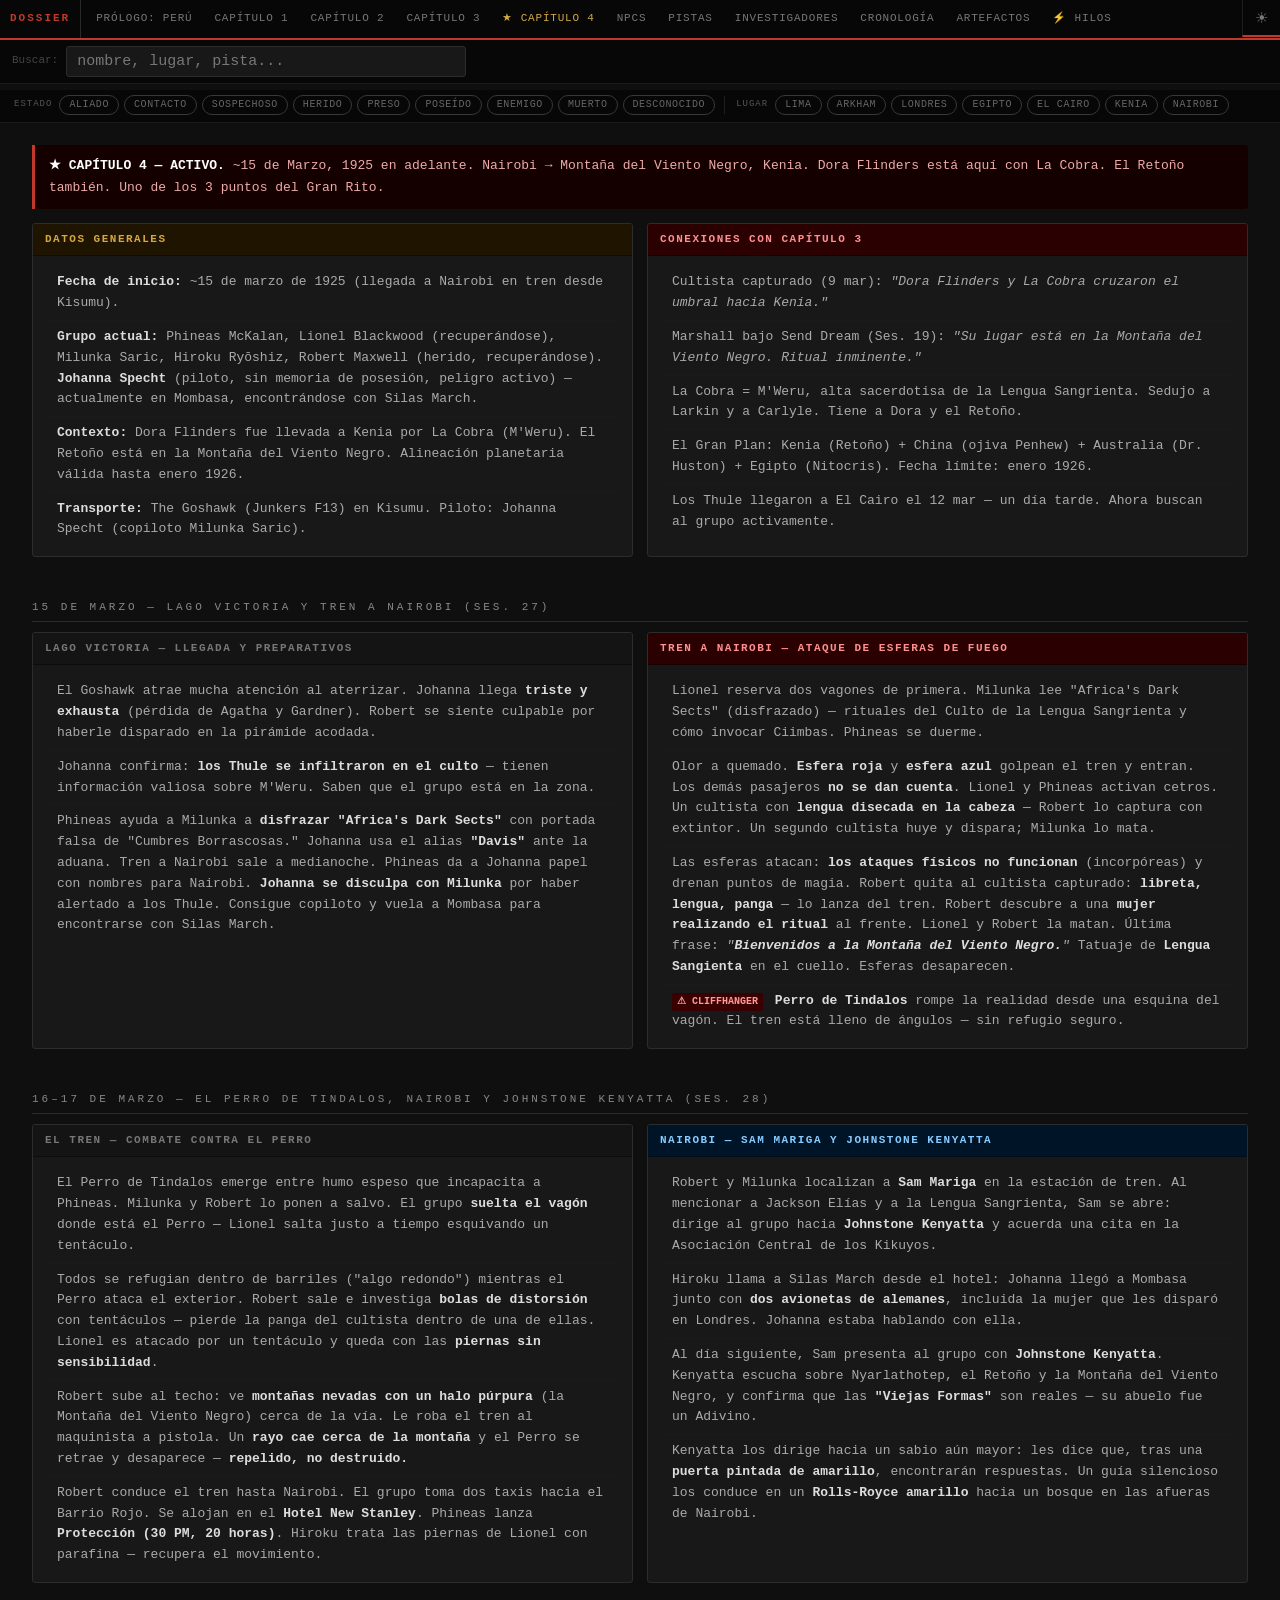
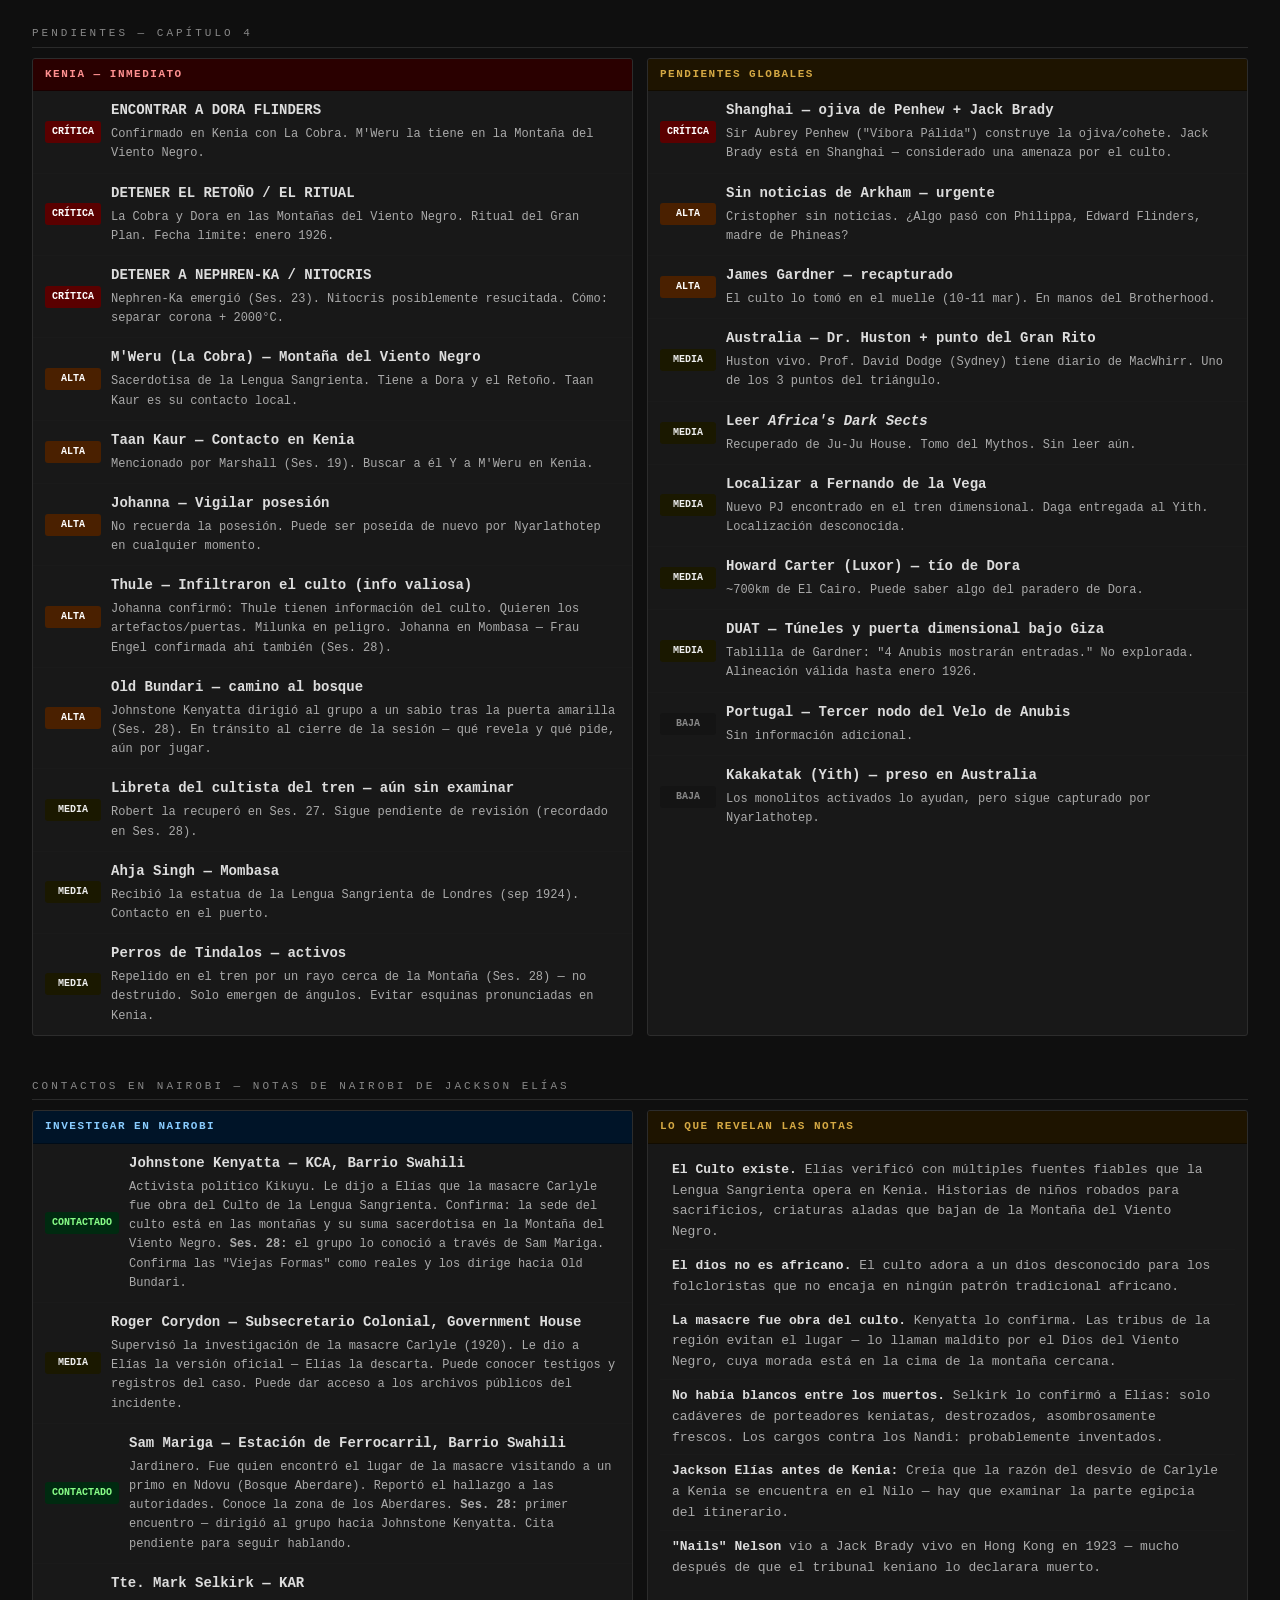
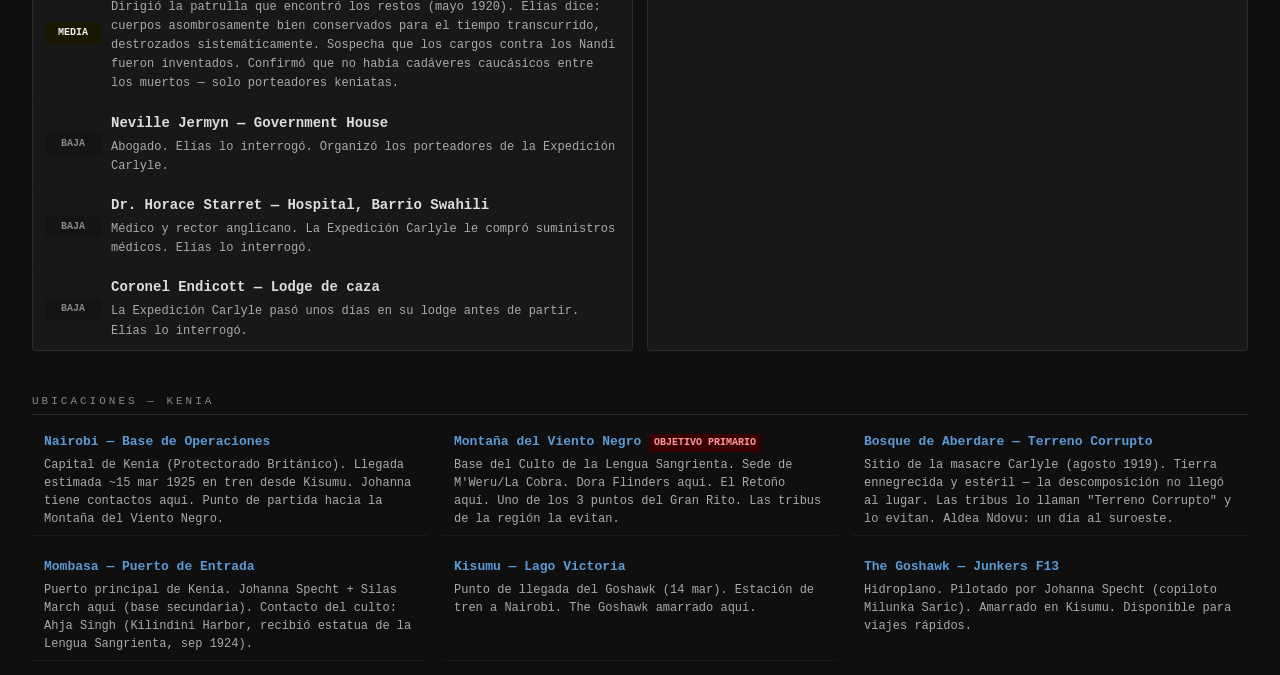
==== commit c106c734: "Update session titles and group status details" ====
--- a/index.html
+++ b/index.html
@@ -2109,7 +2109,7 @@
       <div class="ph gold">Datos Generales</div>
       <div class="pb">
         <div class="ev"><b>Fecha de inicio:</b> ~15 de marzo de 1925 (llegada a Nairobi en tren desde Kisumu).</div>
-        <div class="ev"><b>Grupo actual:</b> Phineas McKalan, Lionel Blackwood (recuperándose), Milunka Saric, Hiroku Ryōshiz, Robert Maxwell (herido, recuperándose). <b>Johanna Specht</b> (piloto, sin memoria de posesión, peligro activo).</div>
+        <div class="ev"><b>Grupo actual:</b> Phineas McKalan, Lionel Blackwood (recuperándose), Milunka Saric, Hiroku Ryōshiz, Robert Maxwell (herido, recuperándose). <b>Johanna Specht</b> (piloto, sin memoria de posesión, peligro activo) — actualmente en Mombasa, encontrándose con Silas March.</div>
         <div class="ev"><b>Contexto:</b> Dora Flinders fue llevada a Kenia por La Cobra (M'Weru). El Retoño está en la Montaña del Viento Negro. Alineación planetaria válida hasta enero 1926.</div>
         <div class="ev"><b>Transporte:</b> The Goshawk (Junkers F13) en Kisumu. Piloto: Johanna Specht (copiloto Milunka Saric).</div>
       </div>
@@ -5335,7 +5335,7 @@
     <div class="panel">
       <div class="ph teal">Hiroku Ryōshiz</div>
       <div class="pb">
-        <div class="callout purple"><b>🎭 Para interpretar:</b> Su maestro le enseñó que el destino tiene algo preparado para él, y lo preparó —sin decirle del todo por qué— para encontrarse algún día con criaturas del mar. Se separó de ese maestro hace tiempo, por razones que nunca ha compartido con el grupo. Tiene un padre y dos hermanas de los que rara vez habla. Tiene la manía de enfrentarse a peces grandes.</div>
+        <div class="callout purple"><b>🎭 Para interpretar:</b> Su maestro ciego, Ryōshi, lo encontró en una calle de Osaka cuando era apenas un niño sin nada, y le dio nombre, oficio y un propósito: prepararse para encontrarse algún día con criaturas del mar que ni siquiera puede nombrar. Casi no recuerda nada de su familia ni de su infancia antes de eso — un padre y dos hermanas de los que nunca habla, de una época que prefiere no revivir. Cuando su maestro murió, Hiroku no se permitió llorarlo; a veces todavía siente una mano en el hombro que ya no está. Tiene la manía de enfrentarse a peces grandes.</div>
         <div class="ev"><b>Notas:</b> Veterano de Perú. Médico y científico. Llega al grupo el 16 de enero.</div>
         <div class="ev"><b>Perú:</b> Se llevó restos de la larva para estudio. Colocó el Sello Dorado en el combate final.</div>
         <div class="ev"><b>Cap. 1 (Ses. 5–6):</b> Se incorpora el 16. Visita a Lemming, Ju-Ju House, tira la cabeza de Lemming al río. Roba expediente de Carlyle.</div>
@@ -6179,13 +6179,13 @@
     </div>
   </div>
 
-  <div class="stitle">Red Global del Culto — Estado Ses. 27</div>
+  <div class="stitle">Red Global del Culto — Estado Ses. 28</div>
   <div class="cols c3">
     <div class="loc"><div class="ln">★ Kenia — Montaña del Viento Negro <span class="code-badge" style="background:#ff4444;color:#fff">ARCO ACTUAL</span></div><div class="ld">Origen del culto. M'Weru (La Cobra) + Taan Kaur. Dora Flinders capturada aquí. El Retoño. Culto sabe que el grupo viene. ETA grupo: ~16 mar 1925.</div></div>
     <div class="loc"><div class="ln">NYC / Harlem <span class="code-badge" style="background:#1a3a1a;color:#88ff88">DESMANTELADO (parcial)</span></div><div class="ld">M'Dari ✅ MUERTO (confirmado tabla interna culto, Ses. 24). Robson ✅ MUERTO. Hilton Adams LIBRE ✅. Chakota: compuerta cerrada, sin noticias del lugar desde el 27 enero. Red de túneles sin liderazgo activo.</div></div>
     <div class="loc"><div class="ln">Londres <span class="code-badge" style="background:#1a3a1a;color:#88ff88">✅ DESCABEZADO</span></div><div class="ld">✅ MUERTOS (12 feb): Gavigan + Shafik + Silas N'Kwane + Frank Marshall + Miles Shipley + Ssathasaa. Misr House DESTRUIDA. Residuales: Harrison Jones + Engel (Thule, escaparon en SS Morgan Endurance averiado). Henson Mfg. (Derby) operativa.</div></div>
     <div class="loc"><div class="ln">Egipto / El Cairo <span class="code-badge" style="background:#3a0000;color:#ff9999">ACTIVO</span></div><div class="ld">Omar al-Shakti tiene los 3 artefactos de Nitocris. Resurrección probablemente completada (9 mar). No confrontado. Grupo escapó 10-11 mar.</div></div>
-    <div class="loc"><div class="ln">Mombasa <span class="code-badge" style="background:#88aaff;color:#000">CONTACTO ALIADO</span></div><div class="ld">Johanna Specht + Silas March. Ahja Singh (contacto del culto en Kilindini Harbor — pero puede tener intel). Johanna puede ser reposeída.</div></div>
+    <div class="loc"><div class="ln">Mombasa <span class="code-badge" style="background:#88aaff;color:#000">CONTACTO ALIADO + AMENAZA THULE</span></div><div class="ld">Johanna Specht + Silas March. Ahja Singh (contacto del culto en Kilindini Harbor — pero puede tener intel). Johanna puede ser reposeída. <b>Frau Engel (Thule) confirmada aquí (Ses. 28)</b>, hablando con Johanna — naturaleza del contacto sin determinar.</div></div>
     <div class="loc"><div class="ln">Shanghai <span class="code-badge" style="background:#3a1a00;color:#ffbb88">CONFIRMADO ACTIVO</span></div><div class="ld">Ho Fang, 15 Kaoyang St. + Stumbling Tiger Bar. Penhew construye ojiva. Jack Brady como obstáculo. Ivory Wind transporta componentes.</div></div>
     <div class="loc"><div class="ln">Australia <span class="code-badge" style="background:#3a1a00;color:#ffbb88">CONFIRMADO ACTIVO</span></div><div class="ld">Dr. Huston vivo, Port Darwin. Randolph Shipping. Kakakatak (Yith) preso aquí. Prof. David Dodge (Sydney) tiene diario de MacWhirr.</div></div>
     <div class="loc"><div class="ln">Portugal <span class="code-badge" style="background:#1a2a3a;color:#aaccff">PISTA</span></div><div class="ld">Tercer nodo holográfico del Velo de Anubis. Sin intel. Posible nodo Mythos.</div></div>
@@ -6219,7 +6219,7 @@
     </div>
   </div>
 
-  <div class="stitle">Tensiones del Grupo — Estado Ses. 27</div>
+  <div class="stitle">Tensiones del Grupo — Estado Ses. 28</div>
   <div class="panel">
     <div class="ph grey">Dinámicas internas</div>
     <div class="pb">
@@ -6230,7 +6230,7 @@
       <div class="ev"><b>Phineas ↔ fe:</b> Fe bajo ataque desde Ses. 20. Nyarlathotep se le apareció como Cristo. Se dibujó una cruz en sangre. Carga el rosario. Mantiene la fe pero dañada.</div>
       <div class="ev"><b>Lionel ↔ trato con el Yith:</b> Resucitado por Kakakatak (Ses. 21) a costa de los artefactos defensivos. Tiene tos persistente por esporas de Larkin. Completamente funcional con todos sus recuerdos.</div>
       <div class="ev"><b>Grupo ↔ Velo de Anubis (2ª copia):</b> Original dado al Yith (Ses. 21). Nuevo recuperado de Nuri (Ses. 24, 500 USD). Actualmente con el grupo. Protección dimensional restaurada.</div>
-      <div class="ev"><b>Grupo ↔ Perros de Tindalos:</b> Amenaza permanente post-viaje temporal. Reaparecieron en el tren (Ses. 27 cliffhanger). Sin refugio seguro disponible — buscar uno en Nairobi urgentemente.</div>
+      <div class="ev"><b>Grupo ↔ Perros de Tindalos:</b> Amenaza permanente post-viaje temporal. Reapareció en el tren (Ses. 27) y fue repelido por un rayo cerca de la Montaña del Viento Negro durante la huida (Ses. 28) — no destruido. Sin refugio seguro disponible — buscar uno en Nairobi urgentemente.</div>
       <div class="ev"><b>Fernando de la Vega:</b> Paradero desconocido tras el tren dimensional (Ses. 21). Su daga fue la "llave" — entregada al Yith. Encontrado en Egipto con la Expedición Clive (Ses. 22) pero luego desapareció.</div>
       <div class="ev"><b>Harrison Jones:</b> <span class="code-badge" style="background:#ff4444;color:#fff">CONFIRMADO ENEMIGO — THULE</span> Comandó el ataque del SS Morgan Endurance en el Canal de la Mancha (11 feb) junto a Frau Engel, Torvak y Margareth Morgan (su esposa). Escapó con el barco averiado. Paradero desconocido. Buscado por la policía de NYC.</div>
       <div class="ev"><b>Sin noticias de Arkham:</b> Cristopher llamó (Ses. 25) — terriblemente preocupantes. Philippa + Edward Flinders + Madre de Phineas allí. ¿Qué está pasando?</div>
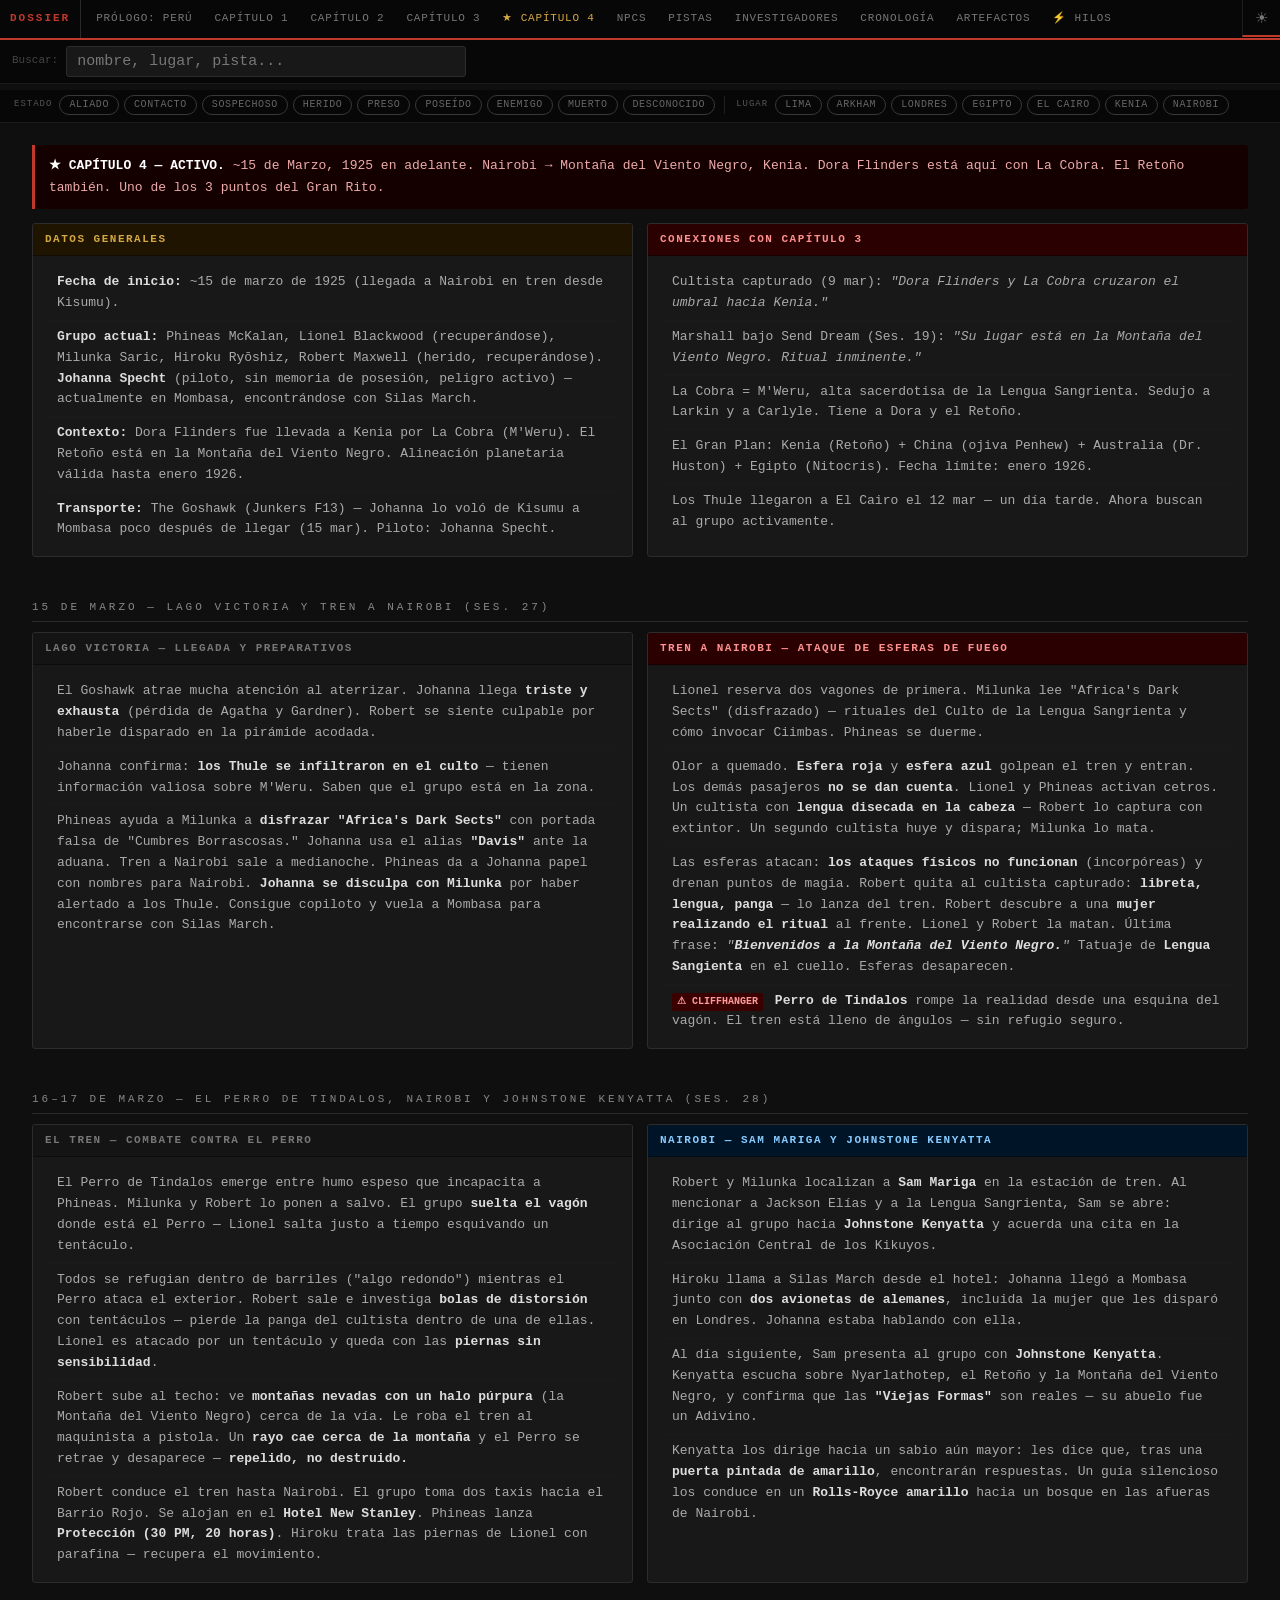
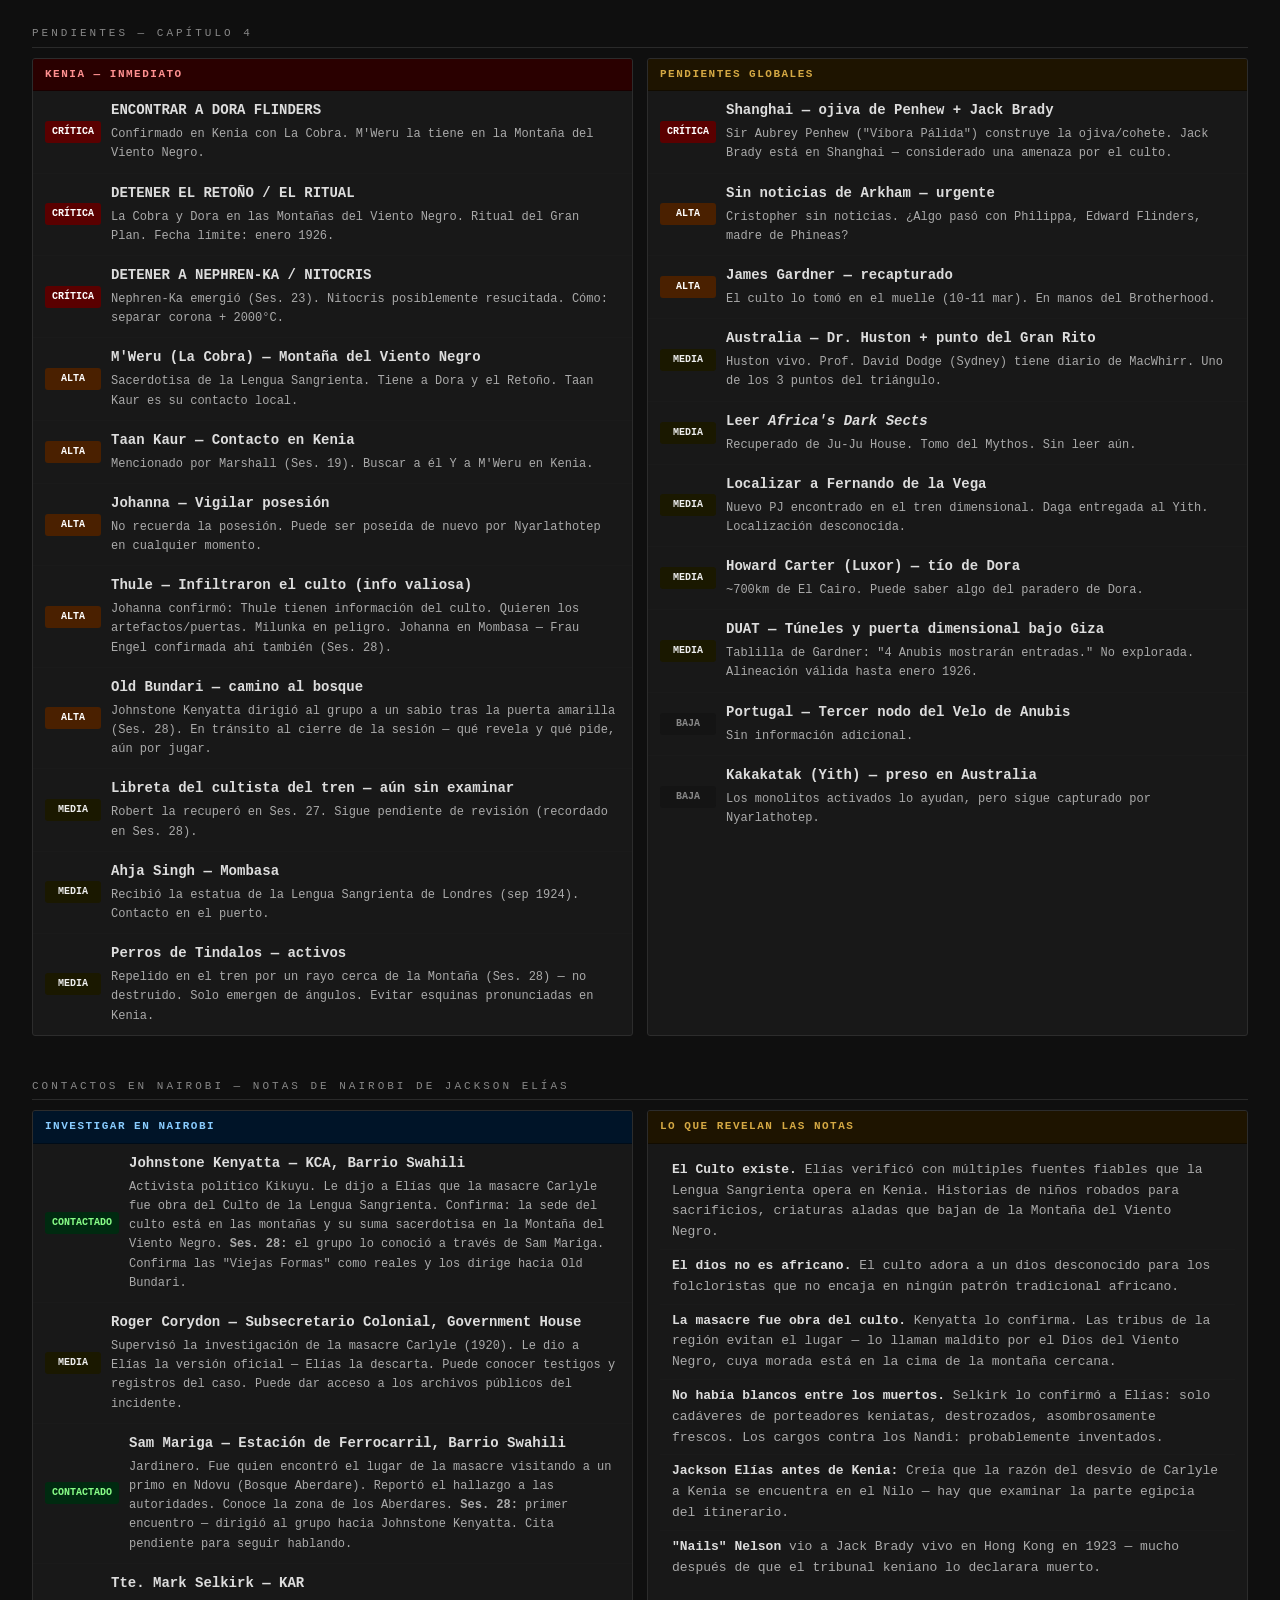
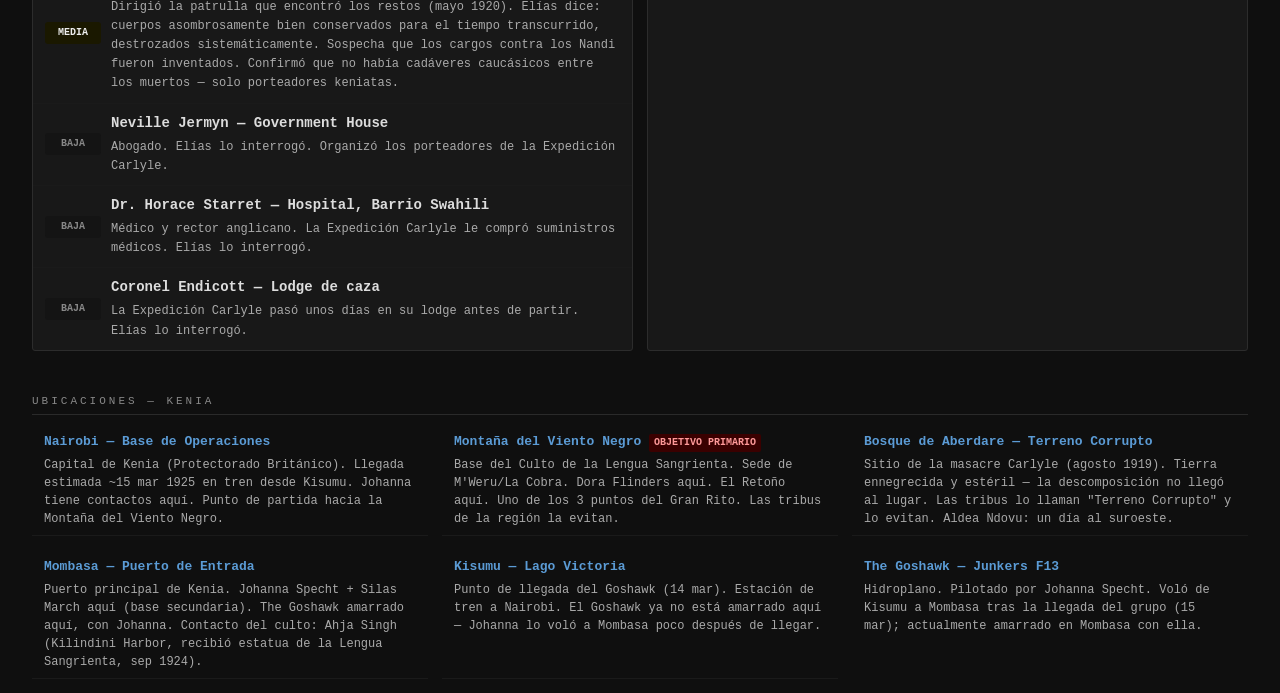
==== commit 3cd54daa: "Revise transport and location information in index.html Updated transportation details and locations" ====
--- a/index.html
+++ b/index.html
@@ -2111,7 +2111,7 @@
         <div class="ev"><b>Fecha de inicio:</b> ~15 de marzo de 1925 (llegada a Nairobi en tren desde Kisumu).</div>
         <div class="ev"><b>Grupo actual:</b> Phineas McKalan, Lionel Blackwood (recuperándose), Milunka Saric, Hiroku Ryōshiz, Robert Maxwell (herido, recuperándose). <b>Johanna Specht</b> (piloto, sin memoria de posesión, peligro activo) — actualmente en Mombasa, encontrándose con Silas March.</div>
         <div class="ev"><b>Contexto:</b> Dora Flinders fue llevada a Kenia por La Cobra (M'Weru). El Retoño está en la Montaña del Viento Negro. Alineación planetaria válida hasta enero 1926.</div>
-        <div class="ev"><b>Transporte:</b> The Goshawk (Junkers F13) en Kisumu. Piloto: Johanna Specht (copiloto Milunka Saric).</div>
+        <div class="ev"><b>Transporte:</b> The Goshawk (Junkers F13) — Johanna lo voló de Kisumu a Mombasa poco después de llegar (15 mar). Piloto: Johanna Specht.</div>
       </div>
     </div>
     <div class="panel">
@@ -2238,9 +2238,9 @@
     <div class="loc"><div class="ln">Nairobi — Base de Operaciones</div><div class="ld">Capital de Kenia (Protectorado Británico). Llegada estimada ~15 mar 1925 en tren desde Kisumu. Johanna tiene contactos aquí. Punto de partida hacia la Montaña del Viento Negro.</div></div>
     <div class="loc"><div class="ln">Montaña del Viento Negro <span class="code-badge" style="background:#3a0000;color:#ff9999">OBJETIVO PRIMARIO</span></div><div class="ld">Base del Culto de la Lengua Sangrienta. Sede de M'Weru/La Cobra. Dora Flinders aquí. El Retoño aquí. Uno de los 3 puntos del Gran Rito. Las tribus de la región la evitan.</div></div>
     <div class="loc"><div class="ln">Bosque de Aberdare — Terreno Corrupto</div><div class="ld">Sitio de la masacre Carlyle (agosto 1919). Tierra ennegrecida y estéril — la descomposición no llegó al lugar. Las tribus lo llaman "Terreno Corrupto" y lo evitan. Aldea Ndovu: un día al suroeste.</div></div>
-    <div class="loc"><div class="ln">Mombasa — Puerto de Entrada</div><div class="ld">Puerto principal de Kenia. Johanna Specht + Silas March aquí (base secundaria). Contacto del culto: Ahja Singh (Kilindini Harbor, recibió estatua de la Lengua Sangrienta, sep 1924).</div></div>
-    <div class="loc"><div class="ln">Kisumu — Lago Victoria</div><div class="ld">Punto de llegada del Goshawk (14 mar). Estación de tren a Nairobi. The Goshawk amarrado aquí.</div></div>
-    <div class="loc"><div class="ln">The Goshawk — Junkers F13</div><div class="ld">Hidroplano. Pilotado por Johanna Specht (copiloto Milunka Saric). Amarrado en Kisumu. Disponible para viajes rápidos.</div></div>
+    <div class="loc"><div class="ln">Mombasa — Puerto de Entrada</div><div class="ld">Puerto principal de Kenia. Johanna Specht + Silas March aquí (base secundaria). The Goshawk amarrado aquí, con Johanna. Contacto del culto: Ahja Singh (Kilindini Harbor, recibió estatua de la Lengua Sangrienta, sep 1924).</div></div>
+    <div class="loc"><div class="ln">Kisumu — Lago Victoria</div><div class="ld">Punto de llegada del Goshawk (14 mar). Estación de tren a Nairobi. El Goshawk ya no está amarrado aquí — Johanna lo voló a Mombasa poco después de llegar.</div></div>
+    <div class="loc"><div class="ln">The Goshawk — Junkers F13</div><div class="ld">Hidroplano. Pilotado por Johanna Specht. Voló de Kisumu a Mombasa tras la llegada del grupo (15 mar); actualmente amarrado en Mombasa con ella.</div></div>
   </div>
 
 </div><!-- /s-cap4 -->
@@ -6019,7 +6019,7 @@
         <div class="ev"><b>Dos líneas de acción simultáneas:</b> (1) <b>Represalia contra Milunka</b> — no entregó los libros ni cumplió misiones asignadas, la consideran traidora. (2) <b>Robo de artefactos</b> — Harrison Jones + Margareth Morgan actúan como cazadores de tesoros para rastrear y robar lo que el grupo ha encontrado.</div>
         <div class="ev"><b>Relación con Milunka:</b> La contactaron al llegar a NY (Ses. 5). Asignación original: obtener <i>Africa's Dark Sects</i> → <span class="code-badge" style="background:#1a3a1a;color:#88ff88">COMPLETADO</span>. Solo Phineas McKalan sabe. La organización está al tanto de Perú.</div>
         <div class="ev"><b>Johanna confirmó (Ses. 27):</b> los Thule infiltraron el Culto de la Lengua Sangrienta — tienen inteligencia sobre M'Weru. Posible fuente de información sobre la Montaña del Viento Negro.</div>
-        <div class="ev"><span class="code-badge" style="background:#3a0000;color:#ff9999">⚠ KISUMU</span> Los Thule se dirigen a Kisumu (Lago Victoria) — donde está amarrado <b>The Goshawk</b>. Amenaza directa al transporte aéreo del grupo.</div>
+        <div class="ev"><span class="code-badge" style="background:#3a0000;color:#ff9999">⚠ KISUMU</span> Los Thule se dirigen a Kisumu (Lago Victoria). <b>The Goshawk</b> ya no está amarrado ahí — Johanna lo voló a Mombasa poco después de llegar el grupo. Qué encuentran los Thule en Kisumu queda por verse.</div>
         <div class="ev">Agentes conocidos: <b>Harrison Jones</b> + <b>Margareth Morgan</b> (cazadores de artefactos), <b>Frau Engel</b> (campo), <b>Torvald Müller</b> (paradero desconocido), <b>Johanna Specht</b> en Mombasa (puede ser reposeída).</div>
         <div class="ev"><span class="code-badge" style="background:#3a0000;color:#ff9999">⚠ CONFIRMADO SES. 28</span> <b>Frau Engel llegó a Mombasa</b> en avioneta junto con Johanna — según Silas March, estaban hablando entre ellas. Naturaleza del contacto no confirmada en mesa.</div>
       </div>
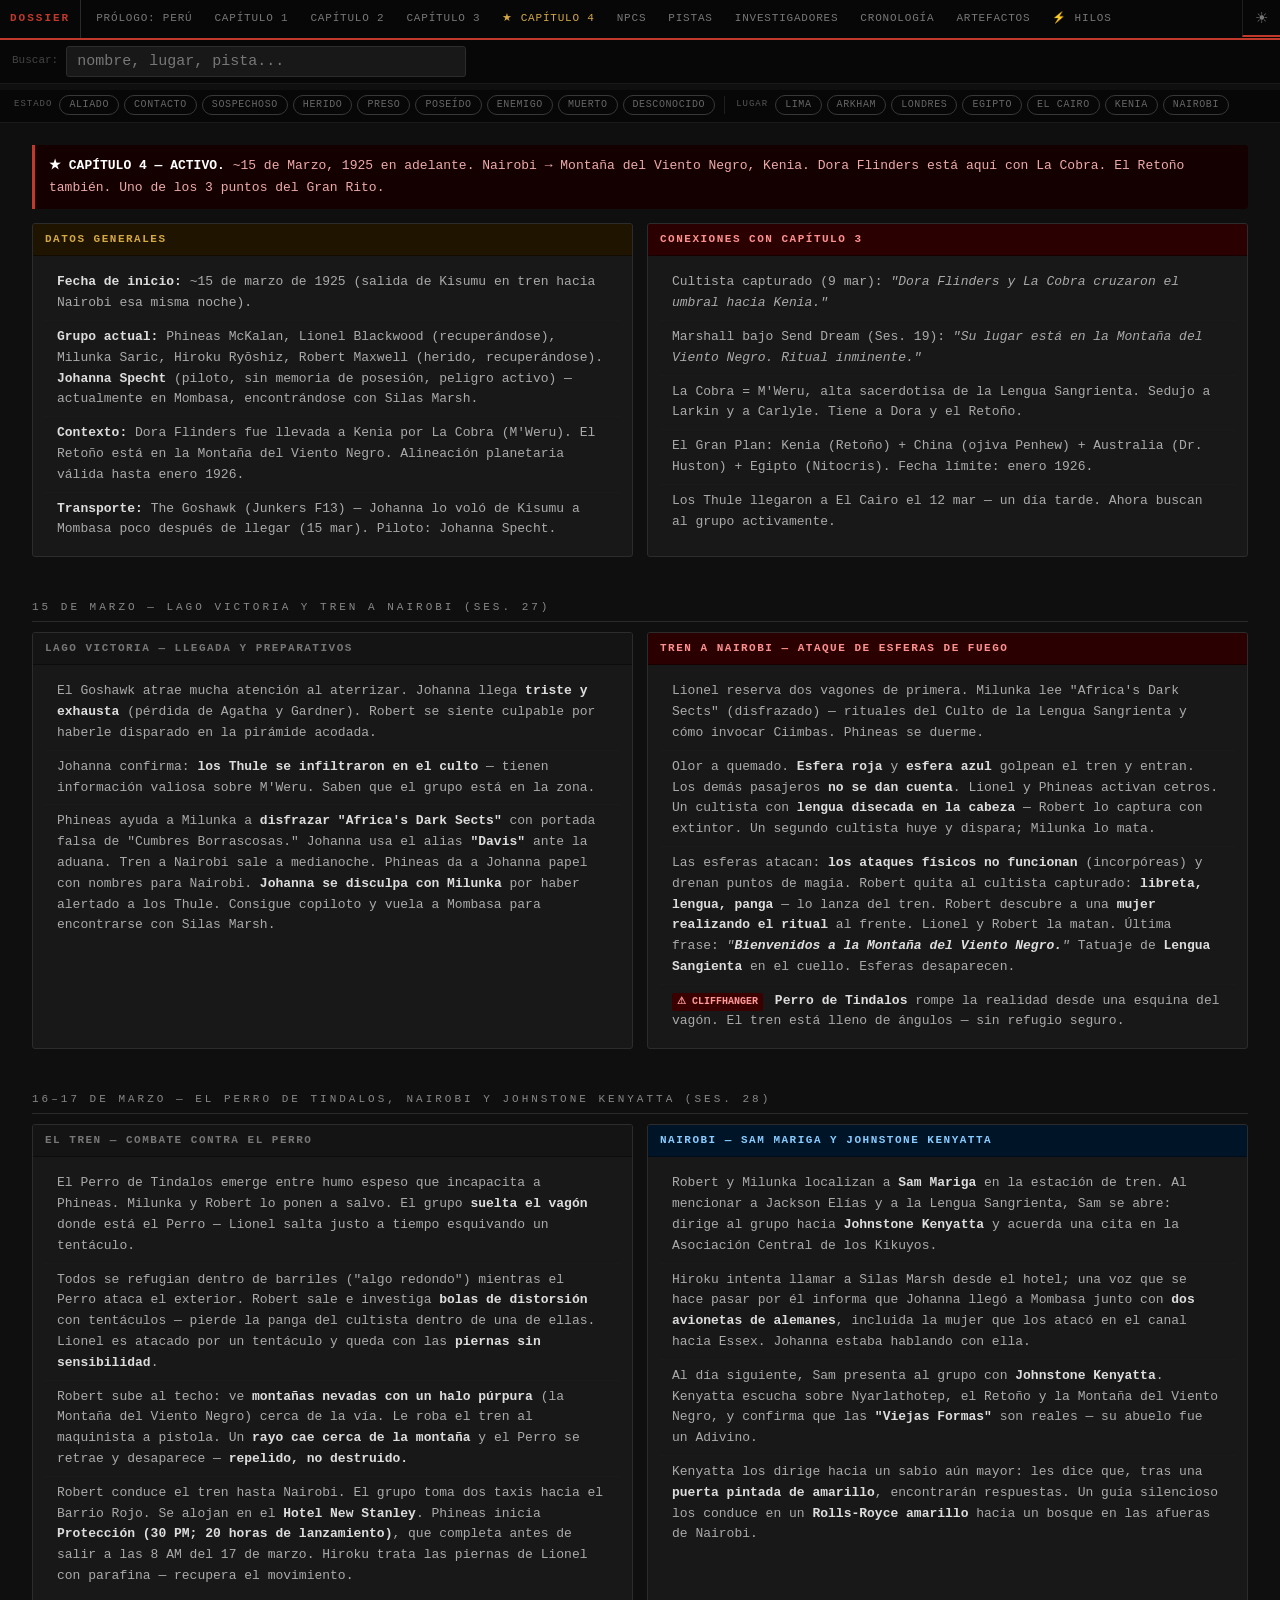
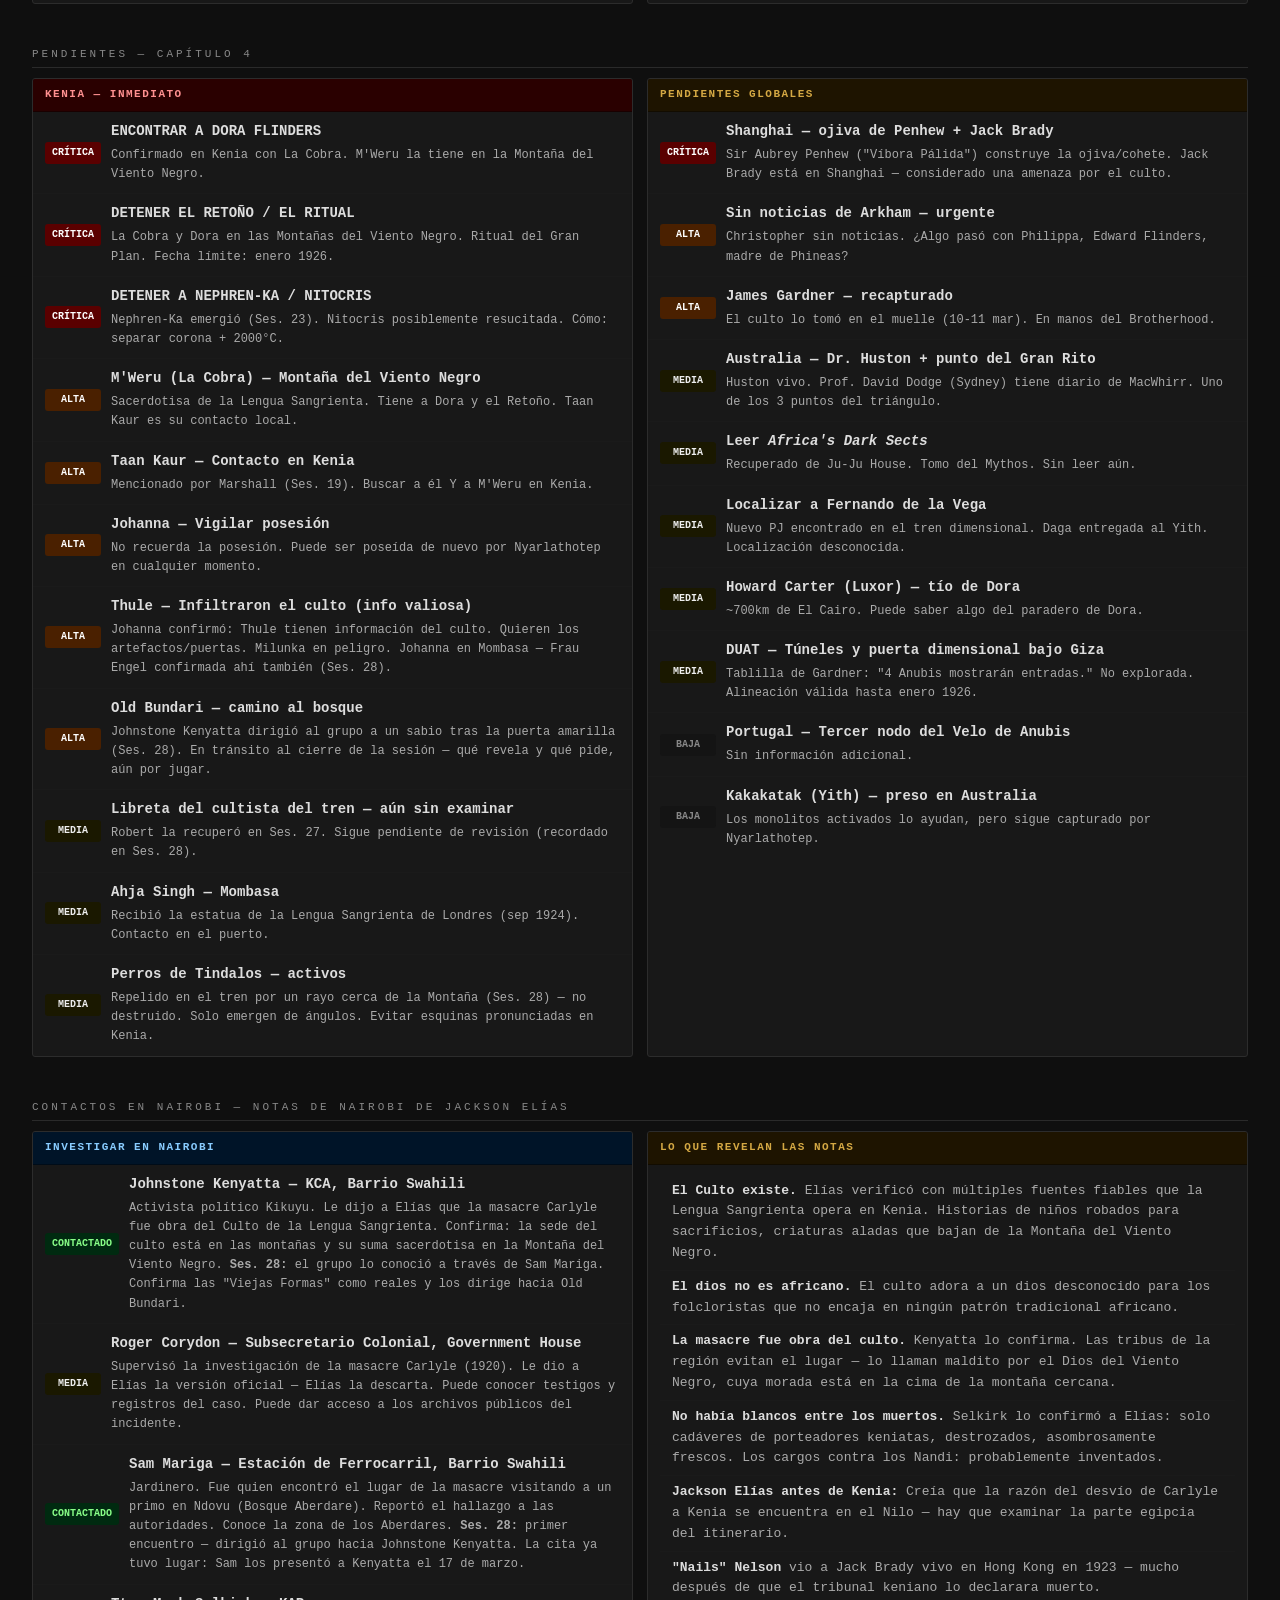
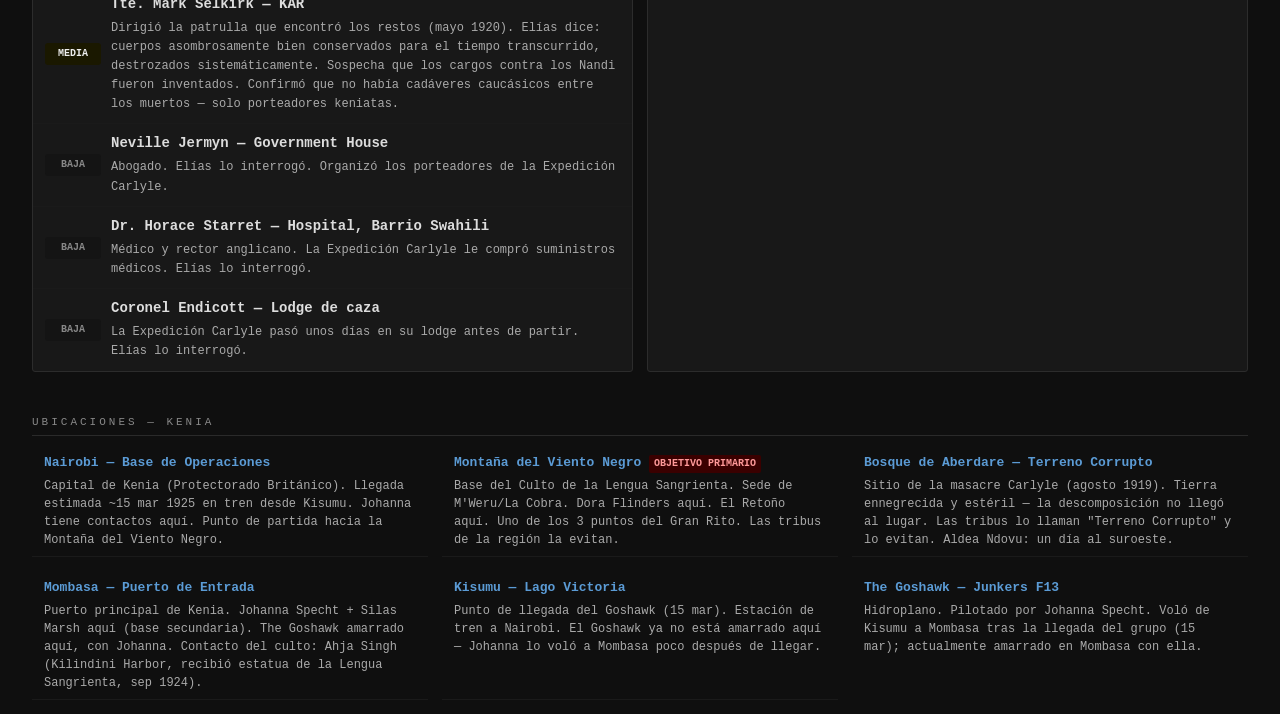
==== commit 659b3908: "Update print statement from 'Hello' to 'Goodbye'" ====
--- a/index.html
+++ b/index.html
@@ -126,7 +126,7 @@
     </div>
   </div>
 
-  <div class="stitle">Camino a Puno — 21 de Marzo en adelante</div>
+  <div class="stitle">Camino a Puno — Viaje del 21 al 23 de marzo de 1921</div>
   <div class="cols c2">
     <div class="panel">
       <div class="ph orange">Viaje desde Lima</div>
@@ -137,9 +137,9 @@
       </div>
     </div>
     <div class="panel">
-      <div class="ph teal">Llegada a Puno</div>
-      <div class="pb">
-        <div class="ev">Visitan a <b>Nayra</b>. Les cuenta la leyenda del <b>Héroe Equeco</b>: dios caído atrapado en una madriguera = el templo/pirámide.</div>
+      <div class="ph teal">Llegada a Puno — 23 de marzo de 1921</div>
+      <div class="pb">
+        <div class="ev">Visitan a <b>Nayra</b>. Les cuenta la leyenda del <b>Héroe Ekeko</b>: dios caído atrapado en una madriguera = el templo/pirámide.</div>
         <div class="ev">La máscara pertenecía al Dios y es parte de la barrera que lo sella.</div>
       </div>
     </div>
@@ -177,7 +177,7 @@
       <div class="pb">
         <div class="ev">Larkin no podía entrar — escudo mágico. Por eso necesitaba reclutar forasteros.</div>
         <div class="ev"><b>Hiroku:</b> Coloca el <b>Sello Dorado</b>. <b>Milunka:</b> Mata la larva. <b>Lionel:</b> Lanza fósforo al pozo → explosión. Ayuda a colocar la máscara.</div>
-        <div class="ev"><span class="code-badge" style="background:#1a3a1a;color:#88ff88">✓ SELLADO</span> Todos los kharisiri se desintegran. Nadie murió.</div>
+        <div class="ev"><span class="code-badge" style="background:#1a3a1a;color:#88ff88">✓ SELLADO</span> Todos los kharisiri se desintegran. Nadie del grupo murió durante el combate final.</div>
       </div>
     </div>
   </div>
@@ -189,7 +189,7 @@
     <div class="loc"><div class="ln">Hotel España</div><div class="ld">Lima. Larkin y De Mendoza. Infiltración nocturna. Robo de la Máscara Dorada.</div></div>
     <div class="loc"><div class="ln">Hotel Castilla</div><div class="ld">Lima. Refugio del grupo tras el museo. Federico Blume hospedado aquí.</div></div>
     <div class="loc"><div class="ln">Museo de Arqueología</div><div class="ld">Lima. Muerte de Trinidad, hallazgo del Sello Dorado.</div></div>
-    <div class="loc"><div class="ln">Puno</div><div class="ld">Suministros, encuentro con Nayra, leyenda del Héroe Equeco.</div></div>
+    <div class="loc"><div class="ln">Puno</div><div class="ld">Suministros, encuentro con Nayra, leyenda del Héroe Ekeko.</div></div>
     <div class="loc"><div class="ln">Isla Flotante (Uru)</div><div class="ld">Lago Titicaca. Refugio de Nayra. Ataque de kharisiri. Nayra muere aquí.</div></div>
     <div class="loc"><div class="ln">La Pirámide</div><div class="ld">Altiplano, suroeste del Lago Titicaca. Cultura Tiwanaku. Sellada de nuevo.</div></div>
   </div>
@@ -283,7 +283,7 @@
   <div class="panel">
     <div class="ph grey">Policía — Teniente Martin Poole, Precinto 7a (West 20th St)</div>
     <div class="pb">
-      <div class="ev"><b>9 asesinatos previos</b> con la misma marca en los últimos 2 años. Víctimas sin conexión aparente: toda clase social, toda raza.</div>
+      <div class="ev"><b>8 asesinatos previos</b> con la misma marca en los últimos 2 años. Víctimas sin conexión aparente: toda clase social, toda raza.</div>
       <div class="ev"><b>Hilton Adams</b> fue arrestado por estos crímenes por el <b>Capitán Walter Robson</b> (Precinto 14, Harlem). Actualmente en Sing Sing, corredor de la muerte.</div>
       <div class="ev">Poole sospecha que Robson es <b>corrupto</b> y que Adams es <b>inocente</b>. Robson recibe pagos del culto para proteger Ju-Ju House — cree que son simples contrabandistas, no sabe lo que hay en el sótano.</div>
     </div>
@@ -297,21 +297,31 @@
         <div class="ev">Placa del vehículo de huida: <b>NYL7</b>.</div>
         <div class="ev">Vehículo: <b>Black Hudson 1915</b> (touring roadster), robado el 15 de enero. Propietario: <b>Thomas Witherspoon</b> (estaba en un bar en Harlem — no sabe nada).</div>
         <div class="ev">Sale artículo en NY Times sobre el asesinato (Rebecca Shosenburg). Menciona posible conexión con asesinatos de Harlem.</div>
-        <div class="ev">El manager de Lionel (Christopher) gestiona entrada a una fiesta de Erica Carlyle.</div>
+        <div class="ev">El manager de Lionel (<b>Christopher Doran</b>) gestiona entrada a una fiesta de Erica Carlyle.</div>
       </div>
     </div>
     <div class="panel">
       <div class="ph blue">Llamadas y Contactos</div>
       <div class="pb">
         <div class="ev"><b>Miriam Atwright (Harvard):</b> Asistente Astrid no pasa al primer intento. Segundo llamado logra cita. <i>Africa's Dark Sects</i> desapareció de la colección. Busca otros volúmenes. Pendiente de devolución.</div>
-        <div class="ev"><b>Prof. Cowles (Miskatonic):</b> La conferencia ya pasó (1 de enero). Tiene una hija. Nos recibirá el <b>17 de enero, 10am, Arkham</b>.</div>
-        <div class="ev"><b>Jonah Kensington (Prospero House):</b> Cita a las <b>2pm del 17 de enero</b>. Tiene documentos de Jackson que nos mencionan.</div>
-      </div>
-    </div>
-  </div>
+        <div class="ev"><b>Prof. Cowles (Miskatonic):</b> La conferencia ya pasó (1 de enero). Tiene una hija. La cita inicial del <b>17 de enero, 10am, Arkham</b> fue <b>aplazada al 21 de enero</b> y se realizó en la Universidad de Miskatonic.</div>
+        <div class="ev"><b>Jonah Kensington (Prospero House):</b> Cita a las <b>2pm del 16 de enero</b>. Tiene documentos de Jackson que nos mencionan.</div>
+      </div>
+    </div>
+  </div>
+
+    <div class="panel">
+      <div class="ph gold">Prospero House — 16 de enero, Jonah Kensington, Lexington Ave</div>
+      <div class="pb">
+        <div class="ev"><b>Movimientos de Jackson:</b> Salió de NY el 25 mayo 1923 → Nairobi (ago 1924: "¡No todos murieron!") → Hong Kong → El Cairo → Londres (16 dic 1924: "plan de proporciones monstruosas") → llegó a NY el 13 enero → asesinado el 15.</div>
+        <div class="ev">El <b>14 de enero</b> visitó a Carlton Ramsey para actualizar su testamento. Ramsey creyó que temía por su vida.</div>
+        <div class="ev"><b>Kensington entrega:</b> Carta de Nairobi (ago 1924) y cuadernillo de 40 páginas con notas de Londres (escritura agitada, casi ilegible).</div>
+        <div class="ev"><b>Clave de las notas:</b> <i>"Revisa los expedientes de ese psicoanalista… ¡Todos sobrevivieron!"</i> y <i>"Los libros están en la caja fuerte de Carlyle."</i></div>
+        <div class="ev"><b>Adrian</b> (terapeuta de Lionel) también trató a Roger Carlyle → hay que robar esos expedientes.</div>
+      </div>
+    </div>
 
   <div class="stitle">17 de Enero, 1925</div>
-  <div class="cols c2">
     <div class="panel">
       <div class="ph purple">Funeral — Cypress Hills Cemetery, Brooklyn, 2pm</div>
       <div class="pb">
@@ -322,17 +332,7 @@
         <div class="ev">El grupo lleva a Dora a la policía como testigo. Phineas fotografia a un hombre que parece vigilarlos.</div>
       </div>
     </div>
-    <div class="panel">
-      <div class="ph gold">Prospero House — Jonah Kensington, Lexington Ave</div>
-      <div class="pb">
-        <div class="ev"><b>Movimientos de Jackson:</b> Salió de NY el 25 mayo 1923 → Nairobi (ago 1924: "¡No todos murieron!") → Hong Kong → El Cairo → Londres (16 dic 1924: "plan de proporciones monstruosas") → llegó a NY el 13 enero → asesinado el 15.</div>
-        <div class="ev">El <b>14 de enero</b> visitó a Carlton Ramsey para actualizar su testamento. Ramsey creyó que temía por su vida.</div>
-        <div class="ev"><b>Kensington entrega:</b> Carta de Nairobi (ago 1924) y cuadernillo de 40 páginas con notas de Londres (escritura agitada, casi ilegible).</div>
-        <div class="ev"><b>Clave de las notas:</b> <i>"Revisa los expedientes de ese psicoanalista… ¡Todos sobrevivieron!"</i> y <i>"Los libros están en la caja fuerte de Carlyle."</i></div>
-        <div class="ev"><b>Adrian</b> (terapeuta de Lionel) también trató a Roger Carlyle → hay que robar esos expedientes.</div>
-      </div>
-    </div>
-  </div>
+
 
   <div class="panel">
     <div class="ph red">Evento — Milunka Saric y la Organización Desconocida</div>
@@ -348,7 +348,7 @@
 
   <div class="cols c2">
     <div class="panel">
-      <div class="ph orange">Harrison &amp; Hiroku — Dr. Lemming → Ju-Ju House</div>
+      <div class="ph orange">Harrison &amp; Hiroku — 17 de enero, Dr. Lemming → Ju-Ju House</div>
       <div class="pb">
         <div class="ev"><b>Dr. Mordecai Lemming</b> (folklorista excéntrico, Manhattan): Identifica el símbolo como un culto africano de muerte → <b>Kenia → Culto de la Lengua Sangrienta</b>. Menciona a Silas N'Kwane y Ju-Ju House.</div>
         <div class="ev"><b>Ju-Ju House</b> (1 Ransom Court, callejón West 137th St, Harlem). Al lado: prendería sellada.</div>
@@ -356,7 +356,7 @@
       </div>
     </div>
     <div class="panel">
-      <div class="ph orange">Milunka &amp; Phineas — Emerson Imports</div>
+      <div class="ph orange">Milunka &amp; Phineas — 17 de enero, Emerson Imports</div>
       <div class="pb">
         <div class="ev"><b>Arthur Emerson</b>: Escuchado preocupado por un incidente con papas/licor de contrabando. Distribuye licor (también a Al Capone). Su cliente más conocido en EE.UU. es Ju-Ju House. Recuerda la visita de Jackson (buscaba conexiones con Mombasa). Le desagrada N'Kwane.</div>
         <div class="ev">Informa que <b>Al Capone</b> estará esa noche en el Small Paradise.</div>
@@ -375,13 +375,13 @@
   </div>
 
   <div class="panel">
-    <div class="ph red">Cabeza de Lemming — Fin de la Noche</div>
+    <div class="ph red">Cabeza de Lemming — Noche del 17 de enero</div>
     <div class="pb">
       <div class="ev">De vuelta en casa de Lionel: le presentamos a Dora Flinders.</div>
       <div class="ev">Llega una <b>caja con la cabeza decapitada del Dr. Lemming</b>.</div>
       <div class="ev">Harrison e Hiroku tiran la cabeza al río.</div>
       <div class="ev"><span class="code-badge" style="background:#3a1a00;color:#ffbb88">CONSECUENCIA</span> La cabeza fue encontrada en el río Hudson y reportada en la prensa neoyorquina — vincula al grupo con la muerte de Lemming.</div>
-      <div class="ev"><span class="code-badge" style="background:#3a0000;color:#ff9999">⚠ AVISO</span> El culto asesinó a Lemming por haber hablado. Vigilancia activa. Eliminan a quien coopere.</div>
+      <div class="ev"><span class="code-badge" style="background:#3a0000;color:#ff9999">⚠ AVISO</span> La muerte de Lemming refuerza la amenaza de vigilancia del culto.</div>
       <div class="ev">El grupo se muda al <b>apartamento de Phineas McKalan</b> como nueva base de operaciones.</div>
     </div>
   </div>
@@ -404,7 +404,7 @@
       <div class="ph gold">Próspero House — Prof. Harvey Walters</div>
       <div class="pb">
         <div class="ev">Jonah estaba con <b>Prof. Harvey Walters</b> (Miskatonic University). Walters pregunta si somos los investigadores de Perú.</div>
-        <div class="ev"><b>Edward Flinders</b> (padre de Dora) estuvo en Miskatonic ~10 enero. Dejó a Walters un <b>libro inédito de Jackson Elías</b> — versión de <i>The Hungry Dead</i> con dedicatoria especial.</div>
+        <div class="ev"><b>Edward Flinders</b> (padre de Dora) estuvo en Miskatonic el 14 de enero. Dejó a Walters un <b>libro inédito de Jackson Elías</b> — versión de <i>The Hungry Dead</i> con dedicatoria especial.</div>
         <div class="ev"><b>La dedicatoria menciona a todos por nombre:</b> investigadores de Perú, Larkin, De Mendoza, y también <b>Dora Flinders y Phineas McKalan</b> (que no estuvieron en Perú).</div>
         <div class="ev">Flinders tenía tareas asignadas por Jackson: <b>contactar a Larkin</b> y <b>adquirir una casa</b> (probablemente la mansión de Larkin en Arkham del testamento).</div>
         <div class="ev">Phineas fotografía el libro. El grupo se lo lleva.</div>
@@ -418,9 +418,9 @@
     <div class="panel">
       <div class="ph purple">Teatro Lafayette — Hiroku y Dora</div>
       <div class="pb">
-        <div class="ev">Rebecca lleva a Hiroku y Dora al interior. <b>Millie Adams</b> es actriz en el Lafayette.</div>
+        <div class="ev">Rebecca lleva a Hiroku y Dora al interior. <b>Millie Adams</b> trabaja como música y cantante en el Lafayette.</div>
         <div class="ev">Millie revela: Hilton y los <b>Hellfighters</b> investigaban los asesinatos. Se reunían en <b>Teddy's Saloon</b>.</div>
-        <div class="ev"><b>Captura de Hilton (1 sep 1924):</b> Lo atraparon cerca de Ju-Ju House patrullando, no en una escena del crimen. 30-50 personas habían entrado al local — demasiado pequeño → <b>sótano secreto</b>.</div>
+        <div class="ev"><b>Captura de Hilton (septiembre de 1924):</b> Lo detuvieron junto a un cadáver en un callejón cerca de la biblioteca pública de Harlem. La policía afirmó que arrojó su cuchillo bolo ensangrentado; Millie no recuerda que lo llevara al patrullar.</div>
         <div class="ev">Millie observa desde edificio cercano: 20-30 personas entran una vez al mes de madrugada (luna nueva). Cajas llegan ~1h antes. Detectives Precinto 14 de día (sobornos).</div>
         <div class="ev">Millie <b>concierta visita a Sing Sing</b>. Hiroku le pide que no vuelva a Ju-Ju House.</div>
       </div>
@@ -428,15 +428,15 @@
     <div class="panel">
       <div class="ph orange">Teddy's Saloon — Phineas</div>
       <div class="pb">
-        <div class="ev">Phineas habla con los <b>Hellfighters</b>: <b>Needham Johnson</b> (reportero, NY Age), <b>Douglas Fells</b> (escultor, shell shock), <b>Art Mills</b> (trompetista), <b>Jackie Wallace</b> (enfermero, Harlem Hospital).</div>
-        <div class="ev">Hilton capturó a un asesino y le quitó: <b>cinta roja</b> + <b>máscara africana</b>. Todo confiscado por la policía — probablemente destruido.</div>
-        <div class="ev">Nadie testificará: Robson amenazó a todos. Estudio de Fells destrozado. Mills multado. Wallace amenazado con perder su plaza.</div>
+        <div class="ev">Phineas habla con los <b>Hellfighters</b>: <b>Needham Johnson</b> (reportero, NY Age), <b>Douglas Fells</b> (escultor, shell shock), <b>Art Mills</b> (trompetista), <b>Jackie Wallace</b> (ordenanza, Harlem Hospital).</div>
+        <div class="ev">Hilton ahuyentó a un atacante y arrancó una <b>tira roja de su máscara</b>. La policía confiscó la tira y el diario donde la usaba como marcapáginas — probablemente destruidos. No recuperó la máscara.</div>
+        <div class="ev">Nadie testificará: Robson amenazó a todos. Estudio de Fells destrozado. Mills multado. Wallace teme perder la oportunidad de ingresar al programa de formación en enfermería.</div>
       </div>
     </div>
     <div class="panel">
       <div class="ph blue">Hospital Psiquiátrico — Lionel e Hiroku</div>
       <div class="pb">
-        <div class="ev">El terapeuta original de Carlyle era <b>Dr. Robert Maxwell Huston</b> (miembro de la expedición — declarado muerto). Sus casos pasaron a <b>Adrian Ferris</b>.</div>
+        <div class="ev">El terapeuta original de Carlyle era <b>Dr. Robert Ellington Huston</b> (miembro de la expedición — declarado muerto). Sus casos pasaron a <b>Adrian Ferris</b>.</div>
         <div class="ev"><b>Lionel</b> finge crisis nerviosa (sueños sobre Perú) para distraer a Adrian.</div>
         <div class="ev"><b>Hiroku roba el expediente de Roger Carlyle</b> del archivo. El grupo lo lee esa noche.</div>
         <div class="ev">Adrian termina la sesión molesto y sospechoso.</div>
@@ -455,11 +455,11 @@
     <div class="panel">
       <div class="ph red">Crisis: Rebecca y Millie en Peligro — ~7pm</div>
       <div class="pb">
-        <div class="ev"><b>Cristopher</b> llega desesperado: Rebecca llamó — ella y Millie están siendo seguidas por un carro negro del culto.</div>
-        <div class="ev"><b>Plan:</b> Milunka, Dora, Millie y Rebecca se disfrazan con utilería del teatro. <b>Phineas y Cristopher</b> conducen el auto de Milunka como señuelo.</div>
+        <div class="ev"><b>Christopher</b> llega desesperado: Rebecca llamó — ella y Millie están siendo seguidas por un carro negro del culto.</div>
+        <div class="ev"><b>Plan:</b> Milunka, Dora, Millie y Rebecca se disfrazan con utilería del teatro. <b>Phineas y Christopher</b> conducen el auto de Milunka como señuelo.</div>
         <div class="ev"><b>Ataque sobrenatural:</b> el carro del culto desaparece. Una <b>sombra negra gigante impacta contra el vehículo, los levanta y los deja caer.</b></div>
-        <div class="ev"><span class="code-badge" style="background:#3a0000;color:#ff9999">HERIDOS GRAVES</span> <b>Phineas McKalan y Cristopher</b> quedan inconscientes.</div>
-        <div class="ev">Las mujeres escapan sanas. Todos en casa de Phineas ~9pm. Millie y Rebecca pasan la noche allí.</div>
+        <div class="ev"><span class="code-badge" style="background:#3a0000;color:#ff9999">HERIDOS GRAVES</span> <b>Phineas McKalan y Christopher</b> quedan inconscientes.</div>
+        <div class="ev">Las mujeres escapan sanas. El grupo se reúne en casa de Phineas ~9pm, excepto Phineas y Christopher, hospitalizados. Millie y Rebecca pasan la noche allí.</div>
       </div>
     </div>
   </div>
@@ -474,7 +474,7 @@
         <div class="ev">Gregory y <b>Curly</b> llegan a interrogarle. Gregory anuncia que debe llevarlo al <b>Precinto 14</b> (Robson). Phineas se niega.</div>
         <div class="ev">Finge urgencia para ir al baño → encuentra ducto de ventilación. Escapa con el brazo herido. Se disfraza de médico y sale hacia el aparcamiento enrejado.</div>
         <div class="ev">Lionel acciona el auto contra la cerca → rompe el candado. Curly alcanza a Phineas. <b>Milunka da un golpe preciso a Curly</b> — queda tirado, ensangrentado y delirando. Escapan.</div>
-        <div class="ev">En el accidente previo <b>hubo un muerto</b> (¿peatón? ¿cultista? — sin confirmar).</div>
+        <div class="ev">En el accidente previo <b>murió un peatón</b>. Su nombre nunca se confirmó.</div>
       </div>
     </div>
     <div class="panel">
@@ -553,7 +553,7 @@
         <div>
           <div class="ev"><b>Descripción:</b> normalmente <b>invisible</b>. Se revela parcialmente cuando ataca: <b>sin forma fija, múltiples tentáculos curvos, múltiples bocas/fauces por todo el cuerpo.</b></div>
           <div class="ev"><b>Método de ataque:</b> suspende a la víctima en el aire, la atraviesa por el pecho, abre las costillas, extrae y devora el corazón.</div>
-          <div class="ev"><b>Debilidades:</b> no puede entrar al sótano. Los símbolos de las paredes parecen proteger el interior de la casa. Polvo de Ibn-Ghazi puede hacerla visible.</div>
+          <div class="ev"><b>Protección aparente:</b> según Jake, en el sótano está seguro; tras rescatar a Pepper, el grupo parece estar seguro dentro de la casa. Posible protección de los símbolos, sin confirmar su alcance. Polvo de Ibn-Ghazi puede hacerla visible.</div>
         </div>
         <div>
           <div class="ev"><b>Ataque 1 — Pa Peters:</b> Sube al ático con ayuda de Milunka. Queda suspendido. Tentáculo lo atraviesa. Corazón arrancado y devorado. Cae muerto sobre la mesa. Milunka queda bañada en sangre.</div>
@@ -585,7 +585,7 @@
     </div>
   </div>
 
-  <div class="stitle">20 de Enero — Medianoche: El Ritual de Destierro</div>
+  <div class="stitle">Medianoche del 20 al 21 de Enero: El Ritual de Destierro</div>
 
   <div class="cols c2">
     <div class="panel">
@@ -639,7 +639,7 @@
         <div class="ev">Dora ve a su padre — grita y llora. Edward está en coma.</div>
         <div class="ev">Dejan a Jake en el pueblo (~2:30am). Les agradece y promete ser <b>testigo</b> si hay complicaciones legales.</div>
         <div class="ev"><b>Hospital de Arkham (~3:30am):</b> Internan a Edward (coma, sin esperanza de despertar pronto) y Pepper (herida de bala, estable, confía en el grupo). Dora se queda con su padre. Otros van al motel.</div>
-        <div class="ev"><b>Mañana:</b> Lionel llama a NY — <b>Cristopher está bien</b>, le notifican de una próxima película. El equipo planifica la división del día.</div>
+        <div class="ev"><b>Mañana:</b> Lionel llama a NY — <b>Christopher está bien</b>, le notifican de una próxima película. El equipo planifica la división del día.</div>
       </div>
     </div>
     <div class="panel">
@@ -658,12 +658,12 @@
   <div class="panel">
     <div class="ph blue">Miskatonic — Biblioteca de Orne, El Observatorio y el Necronomicón</div>
     <div class="pb">
-      <div class="ev">Equipo: Dora, Hiroku. Buscan <i>The Vermis Mystery</i> en la Biblioteca de Orne.</div>
+      <div class="ev">Equipo: Dora, Hiroku. Buscan <i>De Vermiis Mysteriis</i> en la Biblioteca de Orne.</div>
       <div class="ev">La bibliotecaria informa: pertenece a la <b>colección privada</b>. Solo el director puede dar acceso. Director: <b>Henry Armitage</b> → actualmente en el observatorio.</div>
       <div class="ev">Antes de entrar al observatorio, escuchan a Armitage y un profesor: sospechan que <b>algo ocurrirá durante el eclipse</b> (24 enero) relacionado con el <b>Necronomicón</b>.</div>
       <div class="ev">Decidimos entrar y contarles todo. Los dos ancianos se miran estupefactos → <b>nos creen.</b> Armitage los cita para una sección privada de la biblioteca.</div>
-      <div class="ev">Al salir, ven que el libro en manos de Armitage es el <b>Necronomicón</b> — y que su autor es <b>John Dee</b>.</div>
-      <div class="ev"><span class="code-badge" style="background:#1a2a3a;color:#aaccff">CONEXIÓN</span> Phineas recordó a John Dee al dibujar el pentagrama. El mismo hombre aparece como autor de la versión del Necronomicón en Miskatonic.</div>
+      <div class="ev">Al salir, ven que el libro en manos de Armitage es el <b>Necronomicón</b> — y que su traductor es <b>John Dee</b>.</div>
+      <div class="ev"><span class="code-badge" style="background:#1a2a3a;color:#aaccff">CONEXIÓN</span> Phineas recordó a John Dee al dibujar el pentagrama. El mismo hombre aparece como traductor de la versión del Necronomicón en Miskatonic.</div>
     </div>
   </div>
 
@@ -715,12 +715,12 @@
     <div class="panel">
       <div class="ph gold">Tablilla de Larkin — Mapa Holográfico Global</div>
       <div class="pb">
-        <div class="ev">En el hospital, Dora lee la tablilla de la mansión de Larkin: instrucciones para configurar el artefacto.</div>
+        <div class="ev">En el hospital, Dora lee la misma tablilla de la mansión de Larkin que indica la posición de la pirámide peruana: también contiene instrucciones para configurar el artefacto.</div>
         <div class="ev"><b>Config. 1 (Dora):</b> holograma → <b>Saqqara, Egipto</b>.</div>
         <div class="ev"><b>Config. 2 (Dora):</b> holograma → <b>Pirámide de Perú</b>.</div>
         <div class="ev"><b>Config. 3 (Hiroku, recuerda patrones):</b> holograma → <b>Portugal</b>.</div>
         <div class="ev">El artefacto funciona como <b>mapa localizador de nodos del Mythos</b> conectados con la red global de Nyarlathotep.</div>
-        <div class="ev">Al salir, el <b>Prof. Cowles</b> entrega <b>notas de Jackson Elías</b> (CP #15): culto del murciélago australiano (<b>Sand Bat / Padre de los Murciélagos</b>), monolitos en el desierto, diario de <b>Arthur MacWhirr</b> (Port Hedland) actualmente con el <b>Prof. David Dodge</b> en Sydney.</div>
+        <div class="ev">Al salir, el <b>Prof. Cowles</b> entrega un <b>resumen de su conferencia, preparado por él mismo</b> (CP #15): culto del murciélago australiano (<b>Sand Bat / Padre de los Murciélagos</b>), monolitos en el desierto, diario de <b>Arthur MacWhirr</b> (Port Hedland) actualmente con el <b>Prof. David Dodge</b> en Sydney.</div>
         <div class="ev">Dora deja carta a su padre en el hospital. Promete volver. Philippa cuida de Edward. Phineas intenta llamar a su madre → teléfono descolgado.</div>
       </div>
     </div>
@@ -747,7 +747,7 @@
       <div class="ph grey">Preparación — Motel Dulce Pecado (9am)</div>
       <div class="pb">
         <div class="ev"><b>Plan:</b> Milunka + Dora entran al frente como clientas; Phineas + Lionel + Hiroku por el edificio abandonado al lado.</div>
-        <div class="ev">Lionel llama a Cristopher: está mejor. Pide vehículo, armas, dinamita. <b>Aviso: la policía busca a Hiroku Ryōshiz y Harrison Jones.</b></div>
+        <div class="ev">Lionel llama a Christopher: está mejor. Pide vehículo, armas, dinamita. <b>Aviso: la policía busca a Hiroku Ryōshiz y Harrison Jones.</b></div>
         <div class="ev">Milunka y Dora se disfrazan (kalasiris egipcias, pelucas negras). Phineas e Hiroku consiguen herramientas. Llega transporte.</div>
       </div>
     </div>
@@ -772,7 +772,7 @@
           <div class="ev"><b>Jackson Elías</b> colgado del techo por tejido carnoso — empieza a transformarse. Círculo de madera en el suelo → <b>el Chakota</b>: masa de personas fusionadas lamentándose. Dora enloquece al verlo.</div>
         </div>
         <div>
-          <div class="ev"><b>Alcoba de M'Dari (cortina de cuentas):</b> <i>Africa's Dark Sects</i> (sello de Harvard), <b>guantes de garras de león</b> (arma ritual para marcar víctimas), <b>documentos incriminatorios del Capitán Robson</b>, máscaras rituales (lengua humana momificada), <b>cronómetro marino moderno (GMT, 4h adelantado a NY).</b></div>
+          <div class="ev"><b>Alcoba de M'Dari (cortina de cuentas):</b> <i>Africa's Dark Sects</i> (sello de Harvard), <b>guantes de garras de león</b> (arma ritual para marcar víctimas), <b>documentos incriminatorios del Capitán Robson</b>, <b>Máscara de Hayama (cuatro caras)</b>, <b>cronómetro marino moderno (GMT, 4h adelantado a NY).</b></div>
           <div class="ev">Jeringa con líquido ambarino (mismo líquido del cerebro del paciente — suero de reanimación, conexión con Herbert West).</div>
           <div class="ev">Caja de efectivo cerrada con objetos personales de víctimas desaparecidas.</div>
         </div>
@@ -788,7 +788,7 @@
       <div class="ev"><b>Dora enloquece</b> (alucinaciones de sangre) — choca con criatura, lanzada contra la pared. <b>HERIDA GRAVE.</b> Lionel la devuelve a la realidad a cachetadas desde la alcantarilla.</div>
       <div class="ev">Lionel noqueado. Hiroku lo reanima con líquido fuerte. Lionel <b>cierra la compuerta del Chakota</b> → desencaja la polea → revela alcantarilla de escape.</div>
       <div class="ev">Phineas ve a <b>Mukunga M'Dari</b> (gigante africano con machete) acercándose. Rompe la llave en la cerradura, empuja camilla, <b>lanza a su madre por el agujero</b> → cae sobre un ciimba, amortiguado. <span class="code-badge" style="background:#1a3a1a;color:#88ff88">✓ MADRE RESCATADA</span></div>
-      <div class="ev"><b>Milunka</b> (última arriba): toma <i>Africa's Dark Sects</i>, guantes, documentos de Robson, máscara. Ve puerta siendo derribada + Jackson completamente transformado → se lanza a la alcantarilla.</div>
+      <div class="ev"><b>Milunka</b> (última arriba): toma <i>Africa's Dark Sects</i>, guantes, documentos de Robson y <b>Máscara de Hayama</b>. El grupo recupera también el cronómetro, cuenco de cobre, cetro de baobab, diadema, túnica de plumas y caja con objetos de víctimas. Ve puerta siendo derribada + Jackson completamente transformado → se lanza a la alcantarilla.</div>
     </div>
   </div>
 
@@ -856,7 +856,7 @@
           <div class="ev">Hiroku tira su arma a <b>Dora Flinders</b>.</div>
         </div>
         <div>
-          <div class="ev"><b>Dora Flinders</b> le dispara a M'Dari → le acierta en la <b>cabeza</b>. M'Dari cae, sangra. Culatazo que golpea a Dora.</div>
+          <div class="ev"><b>Dora Flinders</b> le dispara a M'Dari → le acierta en la <b>cabeza</b>. M'Dari cae, sangra. El retroceso del arma hace que la culata golpee a Dora.</div>
           <div class="ev"><span class="code-badge" style="background:#1a3a1a;color:#88ff88">✓ M'DARI CAÍDO</span> Herido de bala en la cabeza — muerte sin confirmar definitivamente, pero fuera de combate. La posesión de Milunka se rompe.</div>
           <div class="ev">Escapan por pasillo serpenteante con Tesla y Walters.</div>
         </div>
@@ -873,14 +873,14 @@
         <div class="ev">Al final del pasillo: bodega con <b>cajas de licores</b>. Símbolos sutiles de la tribu <b>Kikuyu</b> en las paredes. Red de túneles conecta con Ju-Ju House.</div>
         <div class="ev">Una señora mayor aparece — tiene un <b>tatuaje de la Lengua Sangrienta</b> en la mano. Amenaza con gritar. Lionel la hiere con cuchillo. <b>Milunka Saric la mata.</b></div>
         <div class="ev"><b>El Capitán Robson</b> estaba en el local — se levanta y los apunta. <b>Milunka Saric le dispara y lo mata.</b></div>
-        <div class="ev"><span class="code-badge" style="background:#1a3a1a;color:#88ff88">✓ ROBSON MUERTO</span> Su muerte elimina la protección policial del culto en Harlem. Con los documentos ya enviados, Hilton Adams puede ser exonerado.</div>
+        <div class="ev"><span class="code-badge" style="background:#1a3a1a;color:#88ff88">✓ ROBSON MUERTO</span> Su muerte elimina la protección policial del culto en Harlem. Con los documentos recuperados, Hilton Adams puede ser exonerado.</div>
       </div>
     </div>
     <div class="panel">
       <div class="ph blue">Taller de Tesla — Long Island</div>
       <div class="pb">
         <div class="ev">Salen por puerta trasera, montan en un camión. Tesla indica dirección de su taller. Lionel maniobra para perder a la policía → zona industrial.</div>
-        <div class="ev">Llegan a <b>Long Island</b>. Lionel llama a Cristopher: solicita doctor, psicólogo, carro de alquiler y pasajes. El doctor atiende a Hiroku y los demás. Se curan.</div>
+        <div class="ev">Llegan a <b>Long Island</b>. Lionel llama a Christopher: solicita doctor, psicólogo, carro de alquiler y pasajes. El doctor atiende a Hiroku y los demás. Se curan.</div>
         <div class="ev"><b>Tesla entrega el aparato</b> anti-hunting horror al grupo. Entre sus patentes había un dispositivo que lo ayudó a entender la energía — era una <b>moneda/dispositivo similar al Velo de Anubis</b>.</div>
         <div class="ev">El grupo pasa la noche en el taller de Tesla.</div>
       </div>
@@ -894,8 +894,8 @@
     <div class="pb">
       <div class="cols c2">
         <div>
-          <div class="ev"><b>Phineas McKalan</b> revela fotos y prepara evidencia. Envía sobres: (1) <b>Rebecca Shosenburg</b> → para exonerar a Hilton Adams (documentos de Robson + fotos); (2) <b>Arkham</b> → para exonerar a Jake (testigo de la granja). Despierta a su madre, le miente sobre la situación, la enviará a Arkham con Philippa.</div>
-          <div class="ev"><b>Lionel Blackwood</b> instruye a Cristopher: ir a la subasta por los diarios de Carlyle (llamar al abogado de Erica — aunque este rechaza relación con "criminales"). Venderá el terreno de la granja. La casa de Larkin → para la madre de Phineas y Philippa. Cristopher queda encargado del restaurante y negocios en NY. Comprará pasajes en bote particular. Empieza a escribir guión de película.</div>
+          <div class="ev"><b>Phineas McKalan</b> revela fotos y prepara evidencia. Prepara un sobre para <b>Rebecca Shosenburg</b> → para exonerar a Hilton Adams (documentos de Robson + fotos), que enviará el 24 de enero. Envía otro a <b>Arkham</b> → para exonerar a Jake (testigo de la granja). Despierta a su madre, le miente sobre la situación, la enviará a Arkham con Philippa.</div>
+          <div class="ev"><b>Lionel Blackwood</b> instruye a Christopher: ir a la subasta por los diarios de Carlyle (llamar al abogado de Erica — aunque este rechaza relación con "criminales"). Venderá el terreno de la granja. La casa de Larkin → para la madre de Phineas y Philippa. Christopher queda encargado del restaurante y negocios en NY. Comprará pasajes en bote particular. Empieza a escribir guión de película.</div>
         </div>
         <div>
           <div class="ev"><b>Milunka Saric</b> sigue siendo espía. No revela su lore oculto. Quiere leer <i>Africa's Dark Sects</i>. Bando intermedio.</div>
@@ -912,9 +912,9 @@
     <div class="panel">
       <div class="ph grey">Evidencia Enviada y Erica Carlyle</div>
       <div class="pb">
-        <div class="ev">Los documentos de Robson, documentos de miembros del culto y las garras de león son enviados a <b>Rebecca Shosenburg</b>.</div>
+        <div class="ev">Se realiza el único envío a <b>Rebecca Shosenburg</b>: el sobre preparado el 23 con fotos, notas descriptivas y documentos de Robson, además de documentos de miembros del culto y las garras de león.</div>
         <div class="ev"><b>Erica Carlyle</b> dio una fiesta grande el día del eclipse — mucha pompa. Los investigadores no asistieron (estaban en el taller de Tesla).</div>
-        <div class="ev">Cristopher intenta gestionar la subasta por los diarios de Carlyle, pero el abogado de Erica rechaza relación con el grupo.</div>
+        <div class="ev">Christopher intenta gestionar la subasta por los diarios de Carlyle, pero el abogado de Erica rechaza relación con el grupo.</div>
       </div>
     </div>
     <div class="panel">
@@ -938,7 +938,7 @@
         <div class="ev"><b>Marion Allen:</b> Fue expulsado de Miskatonic por experimentos con el ámbar. Obtuvo el ámbar de un <b>culto en Boston</b> con prácticas similares al de NY.</div>
         <div class="ev"><b>"El Color Caído del Espacio":</b> Hace ~50 años un meteorito cayó en una granja de Arkham. La roca tenía vida. Transformó a la familia — se mataron entre ellos. La universidad quiso estudiarla.</div>
         <div class="ev"><b>Monolitos:</b> Pueden haber muchos dispersados por el mundo. El de Miskatonic fue protegido por el fundador de Arkham. Posibles ubicaciones: <b>Portugal</b> y <b>norte de Inglaterra</b>. Sirven como protección. Se activan con objetos como la moneda de Anubis.</div>
-        <div class="ev"><b>Cronómetro de Ju-Ju House:</b> Marcaba 60:00 hrs GMT+4 el 25 enero → conteo regresivo que terminaba el <b>27 de enero a medianoche</b>. Más tarde marcó 200 horas GMT+5 → parece indicar un conteo hacia un sitio específico.</div>
+        <div class="ev"><b>Cronómetro de Ju-Ju House:</b> Lectura anotada: <b>200 horas GMT+5</b>. Los investigadores no saben qué mide. Podría relacionarse con algún sitio o evento, pero su significado, una fecha de término y un destino siguen sin confirmar.</div>
       </div>
     </div>
     <div class="panel">
@@ -947,7 +947,7 @@
         <div class="ev">Su presencia en Perú <b>no fue coincidencia</b> — fue enviada a espiar a alguien.</div>
         <div class="ev">Pertenece a un <b>partido socialista en crecimiento</b> que quiere obtener <i>Africa's Dark Sects</i>. Sus ex-aliados la esperan en Londres.</div>
         <div class="ev">Ahora que conoce el contenido del libro, <b>no se siente segura de entregarlo</b>. Dice ser leal al grupo.</div>
-        <div class="ev"><b>Plan:</b> Lionel pide a Jonah Kensington un libro de Jackson con aspecto envejecido. Cristopher producirá una copia falsa. Milunka entregará el falso en Londres, diciéndoles que aún sigue la pista.</div>
+        <div class="ev"><b>Plan:</b> Lionel pide a Jonah Kensington un libro de Jackson con aspecto envejecido. Christopher producirá una copia falsa. Milunka entregará el falso en Londres, diciéndoles que aún sigue la pista.</div>
         <div class="ev"><span class="code-badge" style="background:#3a1a3a;color:#ffaaff">CONFIRMADO</span> La "organización desconocida" es un partido socialista. Sus ex-aliados son una amenaza real en Londres.</div>
       </div>
     </div>
@@ -976,8 +976,8 @@
   <div class="panel">
     <div class="ph grey">27 de Enero — Partida</div>
     <div class="pb">
-      <div class="ev">Puerto de Long Island. Barco: <b>SS Venture</b> (vapor de mercancías, tripulación de 10). Capitán: <b>Silas March</b>. Médico a bordo.</div>
-      <div class="ev">Viaje de 8–10 días hasta Southampton. Phineas McKalan sufre náuseas constantes. Silas March hace amistad con Hiroku Ryōshiz.</div>
+      <div class="ev">Puerto de Long Island. Barco: <b>SS Venture</b> (vapor de mercancías, tripulación de 10). Capitán: <b>Silas Marsh</b>. Médico a bordo.</div>
+      <div class="ev">Viaje de 8–10 días hasta Southampton. Phineas McKalan sufre náuseas constantes. Silas Marsh hace amistad con Hiroku Ryōshiz.</div>
       <div class="ev"><span class="code-badge" style="background:#1a3a1a;color:#88ff88">✓ EL GRUPO ABANDONA NUEVA YORK</span> Capítulo 1 completado.</div>
     </div>
   </div>
@@ -1052,7 +1052,7 @@
         <div class="ev"><b>Asesinatos egipcios en Londres</b> = mismo patrón ritual que los 9 asesinatos de Harlem. El culto opera en paralelo.</div>
         <div class="ev"><b>Leyla</b> (madre de Dora) trabajó con la Fundación Penhew — tiene acceso y conoce el edificio.</div>
         <div class="ev"><b>Jackson Elías</b> pasó diciembre 1924 investigando aquí. Marcó 3 artículos en los archivos de The Scoop. Le dijo a Mahoney que lo iban a asesinar.</div>
-        <div class="ev"><b>Silas March</b> (capitán del SS Venture) irá a China y Australia — mismos destinos que el grupo necesitará. Comparten contacto.</div>
+        <div class="ev"><b>Silas Marsh</b> (capitán del SS Venture) irá a China y Australia — mismos destinos que el grupo necesitará. Comparten contacto.</div>
       </div>
     </div>
   </div>
@@ -1063,7 +1063,7 @@
     <div class="panel">
       <div class="ph grey">El SS Venture — Travesía</div>
       <div class="pb">
-        <div class="ev">Vapor de mercancías. Tripulación de 10. Médico a bordo. Phineas McKalan sufre náuseas constantes. Silas March hace amistad con Hiroku Ryōshiz.</div>
+        <div class="ev">Vapor de mercancías. Tripulación de 10. Médico a bordo. Phineas McKalan sufre náuseas constantes. Silas Marsh hace amistad con Hiroku Ryōshiz.</div>
         <div class="ev">Silas confirma que las cerillas del <b>Stumbling Tiger Bar</b> son de un <b>bar de contrabandistas en Shanghai</b>.</div>
         <div class="ev">Silas informa que después de Southampton irá a <b>China y luego Australia</b> (2–5 días). El grupo comparte contacto con él.</div>
       </div>
@@ -1074,7 +1074,7 @@
         <div class="ev"><b>Hiroku Ryōshiz:</b> Oye ruido extraño. Sale al estribor → bruma negra, aleta de criatura marina (tipo dimetrodon). El sonido recuerda a su maestro → camina hacia la proa ignorando a Milunka. Ve al capitán Silas con manos extendidas hacia el mar, recitando. Se une → escucha <b>voces del fondo marino</b>.</div>
         <div class="ev"><b>Milunka Saric:</b> Ve a Hiroku hipnotizado, lo sigue. La niebla se disipa → el barco tiene un <b>acantilado</b> de frente. La silueta delante de Hiroku es el <b>hombre de smoking</b> (Nyarlathotep). El barco se estrella. Sigue a la figura hasta un <b>castillo</b>. Multitud cantando al unísono: <b>"Lanz von Liebenfels. Iä Iä, Cthulhu fhtagn!"</b> En un balcón: hombre vestido de sacerdote ondeando una <b>bandera con esvástica</b>.</div>
         <div class="ev">Después: Silas dice sorprendido de ver a Hiroku a su lado. <i>"Tienen más en común de lo que creía."</i> Gracias a la niebla llegaron sin problemas.</div>
-        <div class="ev"><span class="code-badge" style="background:#3a0000;color:#ff9999">⚠ ALERTA</span> Conexión Nyarlathotep ↔ proto-nazismo ↔ Cthulhu. Lanz von Liebenfels fue ocultista austríaco fundador de la Orden del Nuevo Templo. Silas March conoce rituales del Mythos marino.</div>
+        <div class="ev"><span class="code-badge" style="background:#3a0000;color:#ff9999">⚠ ALERTA</span> Conexión Nyarlathotep ↔ proto-nazismo ↔ Cthulhu. Lanz von Liebenfels fue ocultista austríaco fundador de la Orden del Nuevo Templo. Silas Marsh conoce rituales del Mythos marino.</div>
       </div>
     </div>
   </div>
@@ -1114,16 +1114,16 @@
       <div class="pb">
         <div class="ev">Oficina pequeña. <b>Mickey Mahoney</b>: irlandés obeso, fumador de puros, gritón. Editor del tabloid semanal The Scoop (asesinatos, escándalos, sucesos extraños).</div>
         <div class="ev">Lionel Blackwood se presenta como "John Smith". Le muestran la foto del símbolo de Jackson → Mahoney lo reconoce.</div>
-        <div class="ev"><b>Revelaciones:</b> Vio a Jackson Elías a finales de diciembre. Jackson estuvo <b>un mes</b> en Londres investigando. Jackson le dijo que <b>"lo iban a asesinar"</b>. Prometió un artículo sobre un culto en Londres. Le dio acceso a sus archivos.</div>
+        <div class="ev"><b>Revelaciones:</b> Vio a Jackson Elías entre finales de noviembre y mediados de diciembre de 1924, antes de su partida hacia Nueva York. Jackson estuvo <b>unas tres semanas</b> en Londres investigando. Jackson le dijo que <b>"lo iban a asesinar"</b>. Prometió un artículo sobre un culto en Londres. Le dio acceso a sus archivos.</div>
         <div class="ev">Jackson marcó <b>3 artículos</b> en los archivos de The Scoop.</div>
       </div>
     </div>
     <div class="panel">
       <div class="ph grey">Archivos de The Scoop — 3 artículos de Jackson</div>
       <div class="pb">
-        <div class="ev"><b>1. "Slaughter Continues! Reward Offered!"</b> — Víctima no identificada encontrada flotando en el Támesis. "Asesinatos egipcios" — golpeada brutalmente y apuñalada en el corazón. Inspector James Barrington (Scotland Yard) no comentó. → <span class="code-badge" style="background:#3a1a00;color:#ffbb88">PATRÓN IDÉNTICO A NY</span></div>
-        <div class="ev"><b>2. "Shocking Canvases Craze"</b> — Artista <b>Miles Shipley</b> pinta visiones "alienígenas" sin formación artística. Cuadros vendidos hasta £300. Dice estar en contacto con "otras dimensiones" con seres poderosos.</div>
-        <div class="ev"><b>3. "Police Baffled by Monstrous Murders!"</b> — Dos asesinatos y un asalto grave en el <b>Valle de Derwent</b> (Derbyshire). Carretero Harold Short describió al atacante como "una criatura espantosa." Aullidos en noches de luna llena en <b>Lesser Edale</b>.</div>
+        <div class="ev"><b>1. "Shocking Canvases Craze"</b> — Artista <b>Miles Shipley</b> pinta visiones "alienígenas" sin formación artística. Cuadros vendidos hasta £300. Dice estar en contacto con "otras dimensiones" con seres poderosos.</div>
+        <div class="ev"><b>2. "Police Baffled by Monstrous Murders!"</b> — Dos asesinatos y un asalto grave en <b>Lesser Edale</b> (Derbyshire). Carretero Harold Short describió al atacante como "una criatura espantosa." Aullidos en noches de luna llena.</div>
+        <div class="ev"><b>3. "Slaughter Continues! Reward Offered!"</b> — Víctima no identificada encontrada flotando en el Támesis. "Asesinatos egipcios" — golpeada brutalmente y apuñalada en el corazón. Inspector James Barrington (Scotland Yard) no comentó. → <span class="code-badge" style="background:#3a1a00;color:#ffbb88">PATRÓN IDÉNTICO A NY</span></div>
       </div>
     </div>
   </div>
@@ -1134,18 +1134,18 @@
       <div class="pb">
         <div class="ev"><b>Fundada:</b> 1890. Sir Aubrey Penhew: egiptólogo renombrado. Investigó en <b>Dashur</b> y <b>Saqqara</b>. Familia noble desde Guillermo el Conquistador — excepción: <b>Sir Blaize Penhew</b> (ejecutado por traición y magia negra).</div>
         <div class="ev">Fortuna incrementada por alianzas con EE.UU. en la Gran Guerra. Toda la herencia de Aubrey → Fundación al morir en Kenia.</div>
-        <div class="ev">10 expediciones patrocinadas personalmente — muertes y suicidios de lugareños en varias.</div>
+        <div class="ev">Unas 20 excavaciones en Egipto patrocinadas por la Fundación, diez después de la presunta muerte de Aubrey. Varias quedaron marcadas por suicidios y muertes atribuidas a asesinatos cometidos por lugareños.</div>
         <div class="ev">Expedición actual: <b>Henry Clive</b> en la meseta de <b>Giza</b>. "Noticia del momento."</div>
-        <div class="ev">Edificio: 3 pisos. Último = exhibiciones. Tiene <b>sótano</b>.</div>
+        <div class="ev">Edificio: <b>dos plantas y un sótano</b>, tres niveles en total. Exhibiciones en la planta superior.</div>
       </div>
     </div>
     <div class="panel">
       <div class="ph red">Entrevista con Edward Gavigan</div>
       <div class="pb">
         <div class="ev">Leyla tiene <b>conexión previa</b> con Gavigan (se nota alegría/familiaridad). Phineas presentado como escritor investigando egiptólogos.</div>
-        <div class="ev">Gavigan: ultra egocéntrico, elegante, bien vestido. <span class="code-badge" style="background:#3a0000;color:#ff9999">MIENTE SOBRE TODO</span> (detectado por Phineas).</div>
+        <div class="ev">Gavigan: ultra egocéntrico, elegante, bien vestido. <span class="code-badge" style="background:#3a0000;color:#ff9999">SOSPECHOSO</span> Phineas cree que miente; al cierre de la sesión 13 el grupo no ha confirmado su pertenencia al culto ni su papel en él.</div>
         <div class="ev"><b>Sobre la expedición Carlyle:</b> Aubrey le contó que Carlyle llegó con una <b>mujer negra desconocida</b> que los encantó con la historia de una "época negra" de Egipto gobernada por un hechicero → M'Weru/Anastasia.</div>
-        <div class="ev">Artefactos Carlyle encontrados en <b>Dashur y Giza</b>. Parte en museo de Londres, parte en El Cairo. Phineas nota que lo de Dashur puede estar en su casa o en el <b>sótano de la Fundación</b>.</div>
+        <div class="ev">Artefactos Carlyle encontrados en <b>Dashur y Giza</b>. Parte en museo de Londres, parte en El Cairo. Phineas sospecha que lo de Dashur podría estar en su casa o en el <b>sótano de la Fundación</b>.</div>
         <div class="ev"><b>Caja fuerte empotrada en el suelo</b> de la oficina de Gavigan (esquina, la cerró de una patada). No está en closets.</div>
         <div class="ev">Muestra un gato con momia dentro como "gran hallazgo" → Dora y Leyla notan que no es valioso. Parece pensar mentalmente en otra cosa.</div>
       </div>
@@ -1156,8 +1156,8 @@
     <div class="ph blue">Antigua Oficina de Leyla — Hallazgo</div>
     <div class="pb">
       <div class="ev">Al salir, Leyla recuerda su <b>antigua oficina</b>. La abren brevemente.</div>
-      <div class="ev">Interior: muchas cajas de archivos tapando un sitio. Del otro lado: <b>espacio/hueco vacío</b> → comunica con algo dentro de la Fundación.</div>
-      <div class="ev"><span class="code-badge" style="background:#3a1a00;color:#ffbb88">NOTA</span> El hueco <b>no da acceso directo a la caja fuerte</b> de Gavigan (que está empotrada en el suelo de su oficina, no en los closets). Requiere investigación adicional.</div>
+      <div class="ev">Interior: muchas cajas de archivos tapando un sitio. Del otro lado: <b>espacio/hueco vacío</b>, cuya conexión todavía no han comprobado.</div>
+      <div class="ev"><span class="code-badge" style="background:#3a1a00;color:#ffbb88">NOTA</span> La conexión del hueco sigue <b>sin confirmar</b>. No se ha establecido una ruta desde allí a la oficina de Gavigan, donde está la caja fuerte, ni al sótano.</div>
     </div>
   </div>
 
@@ -1171,7 +1171,7 @@
     <div class="panel">
       <div class="ph teal">Hiroku Ryōshiz — Muelles de Limehouse</div>
       <div class="pb">
-        <div class="ev">Silas March informa: su salida a China está atrasada. Un barco (<b>Ivory Wind</b>) tiene salida de emergencia con mercancía de la Fundación Penhew.</div>
+        <div class="ev">Silas Marsh informa: su salida a China está atrasada. Un barco (<b>Ivory Wind</b>) tiene salida de emergencia con mercancía de la Fundación Penhew.</div>
         <div class="ev">Silas revela que la fundación <b>no transporta antigüedades</b> — son motores y maquinaria industrial. Explica la visión del barco: su familia siempre ha "hablado con el mar" — hizo una súplica de protección. Promete enseñar el ritual a Hiroku Ryōshiz.</div>
         <div class="ev">El capitán <b>Lars Torvak</b> (Ivory Wind) contrata a Hiroku como cargador para infiltrarse. Las cajas contienen <b>piezas metálicas tipo motor de avión</b>. Etiquetas: <b>"Ho Fang"</b>. Próximo destino: China → América.</div>
         <div class="ev">Último camión (directo de la Fundación): caja pequeña con <b>estatuilla de faraón</b> — al tocarla, sensación de tentáculos alrededor. Un marinero embarca también una <b>pintura de Miles Shipley</b>. Hiroku se retira.</div>
@@ -1211,7 +1211,7 @@
       <div class="ph gold">Sala Secreta — Contenido</div>
       <div class="pb">
         <div class="ev"><b>Escritorio (Lionel):</b> Revólver + balas. <b>£2.000 en efectivo.</b> Pasaportes falsos ingleses y egipcios (uno de mujer hermosa — ¿Zahra Shafik?). Archivador con facturas, tarjetas, contratos.</div>
-        <div class="ev"><b>Librería (Phineas):</b> Frasco con sustancia verde-azulada (similar al suero de Ju-Ju House). <b>10 pergaminos de cánticos</b> a distintas formas de Nyarlathotep: Sand Bat, Lengua Sangrienta, Hombre Oscuro, Mujer Hinchada, Señor de los Bosques. <b>4 pergaminos de invocación</b> (inglés antiguo, árabe, latín, francés): "Tratado del demonio del viento", "Trato con el diablo celeste del tifón". <b>Tablilla del León.</b></div>
+        <div class="ev"><b>Librería (Phineas):</b> Frasco con sustancia verde-azulada (se parece al suero de Ju-Ju House; sin probar y de propiedades no confirmadas). <b>10 pergaminos de cánticos</b> a distintas formas de Nyarlathotep: Sand Bat, Lengua Sangrienta, Hombre Oscuro, Mujer Hinchada, Señor de los Bosques. <b>5 pergaminos de hechizos</b>, multilingües y aún sin descifrar. <b>Tablilla del León.</b></div>
         <div class="ev"><b>Cajas (Milunka):</b> Caja de simios → <b>dagas ornamentadas</b>. Caja con símbolos → <b>figura alienígena alada / pulpo</b> (destino: Australia). Caja grande → estatua de mujer gorda/hinchada que derrama sustancia aceitosa (destino: <b>Ho Fang, 15 Kaoyang St., Shanghai</b>). Nota adjunta: <i>"Mi querido y adorado, Ho Fang."</i></div>
       </div>
     </div>
@@ -1219,9 +1219,8 @@
       <div class="ph red">Documentos Clave Encontrados</div>
       <div class="pb">
         <div class="ev"><b>Telegrama al salir:</b> <i>"El escritor ha muerto, cumplimos con el objetivo de NY. Infórmale al Chacal, mi León." — Atte: El Escorpión.</i></div>
-        <div class="ev"><span class="code-badge" style="background:#1a3a1a;color:#88ff88">✓ RED CONFIRMADA</span> El León = <b>Gavigan (Londres)</b>. El Escorpión = <b>M'Dari (NY)</b>. El Chacal = <b>Nephren-Ka</b> (fundador / Egipto). El Lince = <b>Larkin (Perú/Arkham)</b>. "El escritor" = Jackson Elías.</div>
-        <div class="ev"><b>Libro de contabilidad (Carlyle Papers #12):</b> Entradas 1924 — piezas para "Víbora Pálida" (= Sir Aubrey Penhew) vía Ho Fang/Shanghai; maquinaria del Dr. Huston (Australia) → Henson Manufacturing (Derby); estatua del Padre de las Serpientes → Huston/Darwin; "Diario Rojo de Anselm de Montfort" → Omar al-Shakti, El Cairo; cartas astronómicas + estatua de la Lengua Sangrienta → <b>Ahja Singh, Kilindini Harbor, Mombasa, Kenia.</b></div>
-        <div class="ev"><b>Telegrama Clive (CP #5):</b> Excavación Giza va bien. "Todo como planeado." Trabajo avanza en <b>Micerinos</b>. 6 noviembre 1924.</div>
+        <div class="ev"><span class="code-badge" style="background:#1a3a1a;color:#88ff88">✓ RED CONFIRMADA</span> El León = <b>Gavigan (Londres)</b>. El Escorpión = <b>M'Dari (NY)</b>. El Chacal = <b>aspecto de Nyarlathotep con máscara de chacal</b> (Egipto). El Lince = <b>Larkin (Perú/Arkham)</b>. "El escritor" = Jackson Elías.</div>
+        <div class="ev"><b>Libro de contabilidad (Carlyle Papers #12):</b> Entradas 1924 — piezas para "Víbora Pálida" (identidad aún sin confirmar) vía Ho Fang/Shanghai; maquinaria del Dr. Huston (Australia) → Henson Manufacturing (Derby); estatua del Padre de las Serpientes → Huston/Darwin; "Diario Rojo de Anselm de Montfort" → Omar al-Shakti, El Cairo; cartas astronómicas + estatua de la Lengua Sangrienta → <b>Ahja Singh, Kilindini Harbor, Mombasa, Kenia.</b></div>
         <div class="ev"><b>Facturas:</b> Henson Manufacturing (Derby) — fabrica componentes. Ferris &amp; Sons — camiones. <b>Puneet Chaudhary</b> (Queen St., Limehouse) — almacén y envíos a Shanghai. Randolph Shipping (Port Darwin, Australia).</div>
       </div>
     </div>
@@ -1231,7 +1230,7 @@
     <div class="ph grey">Madrugada del 8 Feb — Casa de Carter: Reunión y Decisiones</div>
     <div class="pb">
       <div class="ev">Dora ve llegar al grupo. Baja llorando. Se cuentan todo.</div>
-      <div class="ev"><b>Leyla acepta ir a América</b> (con Edward). Al confirmar esto, revela: Edward fue a EEUU por un libro que le entregó <b>Michael McHallan</b> — de una expedición en Perú. Mismo nombre que el hermano de Phineas, pero físicamente distinto. Phineas confirma que su hermano en NY nunca ha viajado a Londres. <span class="code-badge" style="background:#3a1a3a;color:#ffaaff">¿OTRA DIMENSIÓN?</span></div>
+      <div class="ev"><b>Leyla acepta ir a América</b> (con Edward). Al confirmar esto, revela: Edward fue a EEUU por un libro que le entregó <b>Michael McKalan</b> — de una expedición en Perú. Mismo nombre que el hermano de Phineas, pero físicamente distinto. Phineas confirma que su hermano en NY nunca ha viajado a Londres. <span class="code-badge" style="background:#3a1a3a;color:#ffaaff">¿OTRA DIMENSIÓN?</span></div>
       <div class="ev">Decisión: irse de casa de Carter a las 3am. Hotel cerca del muelle. Enviar a Leyla a América. El grupo desaparecerá su rastro.</div>
     </div>
   </div>
@@ -1242,11 +1241,11 @@
     <div class="panel">
       <div class="ph red">8 Feb — Mañana: Ada y la Caja Fuerte</div>
       <div class="pb">
-        <div class="ev"><b>3am — Muelles:</b> Silas asegurará que Leyla llegue a América. Phineas investiga a Michael McHallan: internado en <b>psiquiátrico de Londres</b> — intentó escapar y mató a 3 personas.</div>
+        <div class="ev"><b>3am — Muelles:</b> Silas asegurará que Leyla llegue a América. Phineas investiga a Michael McKalan: internado en <b>psiquiátrico de Londres</b> — intentó escapar y mató a 3 personas.</div>
         <div class="ev"><b>7:30am — Casa de Carter:</b> Al llegar, Hiroku ve un carro de lujo. Al volante: <b>Zahra Shafik</b>. Tres hombres rodean la casa. Ada abre la puerta — <span class="code-badge" style="background:#ff4444;color:#fff">ADA MUERTA</span> una bala atraviesa la puerta y su cabeza. El grupo escapa en taxi.</div>
-        <div class="ev"><b>Carta de Cristopher:</b> Restaurante saboteado. <span class="code-badge" style="background:#1a3a1a;color:#88ff88">✓ HILTON ADAMS LIBRE</span> La evidencia funcionó. <span class="code-badge" style="background:#1a3a1a;color:#88ff88">✓ EDWARD FLINDERS DESPERTÓ</span> en Arkham. La madre de Phineas lo ayuda. Libros de Carlyle vendidos por Erica → nuevo dueño: <b>Henry Yeoward</b> (está en Londres). Philippa administra bien Arkham.</div>
-        <div class="ev"><b>Caja fuerte abierta:</b> "Vida como un Dios" (extracto del diario de <b>Montgomery Crompton</b>). Tarjeta de <b>Empire Spices</b> (76 Wardour St., Soho). ~200 papeles de cambio en libras. Telegrama Clive (ya conocido). <b>Fotografía de "Misr House"</b> — casa colonial de 3 pisos, obeliscos ornamentales en fachada, foto ~1840, esquina inferior derecha. Sede de rituales de Gavigan en Essex.</div>
-        <div class="ev"><b>Tablilla del León (Dora):</b> El León + La Leona protegen el templo de la camada. Tienen poder para invocar <b>Apophis</b>. Instrucciones para invocar Apophis <b>con el Velo de Anubis</b>. → El León = Gavigan. <b>La Leona = Zahra Shafik.</b> El Velo puede usarse ofensivamente para invocar un Hunting Horror.</div>
+        <div class="ev"><b>Carta de Christopher:</b> Restaurante mal administrado; posible sabotaje. <span class="code-badge" style="background:#1a3a1a;color:#88ff88">✓ HILTON ADAMS LIBRE</span> La evidencia funcionó. <span class="code-badge" style="background:#1a3a1a;color:#88ff88">✓ EDWARD FLINDERS DESPERTÓ</span> en Arkham. La madre de Phineas lo ayuda. Libros de Carlyle vendidos por Erica → nuevo dueño: <b>Henry Yeoward</b> (está en Londres). Philippa administra bien Arkham.</div>
+        <div class="ev"><b>Caja fuerte abierta:</b> "Vida como un Dios" (extracto del diario de <b>Montgomery Crompton</b>). Tarjeta de <b>Empire Spices</b> (76 Wardour St., Soho). ~200 papeles de cambio en libras. Telegrama de Clive (CP #5), leído al abrir la caja fuerte: excavación en Giza va bien, "todo como planeado", trabajo avanza en <b>Micerinos</b> (6 noviembre 1924). <b>Fotografía de "Misr House"</b> — casa colonial de 3 pisos, obeliscos ornamentales en fachada, foto ~1840, nombre en la esquina inferior derecha. Al cierre de esta sesión aún no conocen su ubicación ni han confirmado su uso ritual.</div>
+        <div class="ev"><b>Tablilla del León (Dora):</b> El León + La Leona protegen el templo de la camada. Tienen poder para invocar <b>Apophis</b>. Instrucciones para convocar y controlar a Apophis <b>con el Velo de Anubis</b>. → El León = Gavigan. <b>Deducción: Shafik sería la Leona y trabajaría para Gavigan.</b> El Velo puede usarse ofensivamente para invocar y controlar un Hunting Horror.</div>
       </div>
     </div>
     <div class="panel">
@@ -1271,7 +1270,7 @@
         </div>
         <div>
           <div class="ev"><b>Escape:</b> Más criaturas. Alemanes disparan. Un camarada se transforma. Abren la puerta. Lionel al volante. Otro necromorfo se abalanza sobre el auto — la bestia clava garra en el <b>abdomen de Lionel Blackwood</b>. Milunka y Phineas la matan. Auto de cultista arrolla el necromorfo e impacta al grupo. <span class="code-badge" style="background:#1a3a1a;color:#88ff88">✓ Prof. Western (necromorfo) destruido</span></div>
-          <div class="ev"><b>Hotel (Hiroku + Dora) — Ataques psíquicos de Gavigan:</b> Radio: noticia del robo en la Fundación. Gavigan y Shafik aparecen como León y Leona en visión de desierto: <b>declaran la guerra</b>, reclaman el Velo de Anubis. Hiroku cae en la visión — invoca su <b>"canto de los mares"</b> (<i>"Iah, Iah, Cthulhu"</i>) — Gavigan se sorprende. Dora golpea a Hiroku para sacarlo.</div>
+          <div class="ev"><b>Hotel (Hiroku + Dora) — Ataques psíquicos de Gavigan:</b> Radio: noticia del robo en la Fundación. Aparecen el León y la Leona en una visión de desierto; el grupo los interpreta como Gavigan y Shafik: <b>declaran la guerra</b>, reclaman el Velo de Anubis. Hiroku cae en la visión — invoca su <b>"canto de los mares"</b> (<i>"Iah, Iah, Cthulhu"</i>) — Gavigan se sorprende. Dora golpea a Hiroku para sacarlo.</div>
           <div class="ev"><b>Ataque 2 (Phineas al llegar):</b> Visión — atado a una piedra, figura femenina encapuchada, múltiples cultistas. Su cuerpo es el de <b>Dora Flinders</b> con vientre de embarazo. La figura saca al bebé: <i>"El hijo de Nyarlathotep ha llegado."</i> El bebé se transforma con tentáculos. <span class="code-badge" style="background:#3a1a3a;color:#ffaaff">⚠ PROFECÍA / AMENAZA / MANIPULACIÓN</span></div>
         </div>
       </div>
@@ -1395,13 +1394,13 @@
 
   <div class="cols c2">
     <div class="panel">
-      <div class="ph blue">Visita al Manicomio — Michael McHallan</div>
-      <div class="pb">
-        <div class="ev"><b>Michael McHallan</b>: completamente loco, camisa de fuerza. <b>Gavigan lo trajo al manicomio y paga su manutención</b> — le paga al Dr. Elliotson para reportar cualquier mención de su nombre.</div>
+      <div class="ph blue">Visita al Manicomio — Michael McKalan</div>
+      <div class="pb">
+        <div class="ev"><b>Michael McKalan</b>: completamente loco, camisa de fuerza. <b>Gavigan lo trajo al manicomio y paga su manutención</b> — le paga al Dr. Elliotson para reportar cualquier mención de su nombre.</div>
         <div class="ev">Al ver a Phineas McKalan: <i>"¡Fantasma! ¡Está muerto!"</i> Cuando se le pregunta por el libro: <i>"Fue Jackson"</i> — Jackson Elías le dio el libro.</div>
         <div class="ev"><b>Sus pertenencias:</b> Nota con datos de Jackson Elías (hotel) con <b>X</b> (no lo encontró). Nombres de Dora Flinders y Edward Flinders con <b>✓</b> (los encontró).</div>
         <div class="ev"><b>Lo que dice en su locura</b> (después de amenazar al Dr. Elliotson): los investigadores que murieron aún están a tiempo de no morir. La <b>Gran Raza de Yith</b> le permitió volver para salvarlos. Los Yith protegen el planeta.</div>
-        <div class="ev"><span class="code-badge" style="background:#1a2a3a;color:#aaccff">LOS YITH</span> Michael McHallan fue enviado desde otra línea temporal/dimensión por los Yith para advertir al grupo. Gavigan lo mantiene encerrado para extraer información sobre los planes de los Yith.</div>
+        <div class="ev"><span class="code-badge" style="background:#1a2a3a;color:#aaccff">LOS YITH</span> Michael McKalan fue enviado desde otra línea temporal/dimensión por los Yith para advertir al grupo. Gavigan lo mantiene encerrado para extraer información sobre los planes de los Yith.</div>
       </div>
     </div>
     <div class="panel">
@@ -1445,11 +1444,11 @@
     <div class="panel">
       <div class="ph red">Batalla Naval en el Canal (11:30pm)</div>
       <div class="pb">
-        <div class="ev">Shafik informa que el barco del Cap. March no cabe → usarán barcaza. Le dan arma a Shafik (<b>error táctico</b>).</div>
+        <div class="ev">Shafik informa que el barco del Cap. Marsh no cabe → usarán barcaza. Le dan arma a Shafik (<b>error táctico</b>).</div>
         <div class="ev">Bengala ilumina el cielo. Aparece el <b>SS Morgan Endurance</b> con a bordo: <b>Harrison</b> (+ esposa Margaret), la <b>mujer rubia alemana (Engel)</b>, <b>Torvak</b> (alemán del museo) y los mismos que abordaron a Milunka en NY. Saben del engaño del libro falso. Piden rendición.</div>
-        <div class="ev">Disparan con metralleta al casco del barco de March. Más lanchas se acercan.</div>
+        <div class="ev">Disparan con metralleta al casco del barco de Marsh. Más lanchas se acercan.</div>
         <div class="ev"><b>Combate:</b> Lionel lanza dinamita al barco grande → daña maquinaria, ganan distancia. Milunka mata un alemán, hiere otro. Shafik dispara al conductor de lancha → muerto, lancha se aleja. Milunka mata al conductor de otra lancha. Phineas mata al otro ocupante. Engel se arrastra hacia la metralleta → todos se lanzan a la barcaza a tiempo.</div>
-        <div class="ev">Cap. March entrega pistola de bengalas y se queda esperando en la costa.</div>
+        <div class="ev">Cap. Marsh entrega pistola de bengalas y se queda esperando en la costa.</div>
       </div>
     </div>
     <div class="panel">
@@ -1578,8 +1577,8 @@
       <div class="pb">
         <div class="ev">La casa de Shipley en ruinas. Milunka y Dora destruyen las telas de los cuadros (portales eliminados). Lionel deja el cadáver de Marshall en la cocina.</div>
         <div class="ev">En el auto: el polvo de Ssathasaa tiene efecto residual en Phineas — escucha <b>voces reptilianas</b> ordenándole revelar su ubicación. Hiroku, Michael y Dora lo someten físicamente hasta controlarlo.</div>
-        <div class="ev"><b>Radio en casa de Reginald:</b> <span class="code-badge" style="background:#3a0000;color:#ff9999">FUGITIVOS</span> Toque de queda + cierre de fronteras y muelles. Gavigan (antes de morir) dejó un <b>retrato hablado</b> de los investigadores como "terroristas." También: Michael McHallan (hermano interdimensional) escapó del psiquiátrico matando personas — vinculado a los mismos "terroristas."</div>
-        <div class="ev">Reginald propone a Lionel hacer una <b>película sobre el culto</b>. Phineas acepta (Director de Fotografía). Lionel duda pero acepta. Hiroku localiza a Silas March — está en la bahía.</div>
+        <div class="ev"><b>Radio en casa de Reginald:</b> <span class="code-badge" style="background:#3a0000;color:#ff9999">FUGITIVOS</span> Toque de queda + cierre de fronteras y muelles. Gavigan (antes de morir) dejó un <b>retrato hablado</b> de los investigadores como "terroristas." También: Michael McKalan (hermano interdimensional) escapó del psiquiátrico matando personas — vinculado a los mismos "terroristas."</div>
+        <div class="ev">Reginald propone a Lionel hacer una <b>película sobre el culto</b>. Phineas acepta (Director de Fotografía). Lionel duda pero acepta. Hiroku localiza a Silas Marsh — está en la bahía.</div>
       </div>
     </div>
     <div class="panel">
@@ -1620,7 +1619,7 @@
       <div class="ph blue">Escape de Londres</div>
       <div class="pb">
         <div class="ev">Reginald, recuperado, ya no está interesado en la película. Sugiere ruta: teatro → cochera. Phineas toma una videocámara. Reginald da dinero. Salen al muelle privado.</div>
-        <div class="ev">Barco de Reginald → oeste del Támesis hasta Limehouse. Avistan el <b>SS Venture</b> (barco de Silas March). Barcos policiales los detienen → Reginald los convence. Pasan. Abordan por el lado sur.</div>
+        <div class="ev">Barco de Reginald → oeste del Támesis hasta Limehouse. Avistan el <b>SS Venture</b> (barco de Silas Marsh). Barcos policiales los detienen → Reginald los convence. Pasan. Abordan por el lado sur.</div>
         <div class="ev">El SS Venture está <b>abaleado y muy dañado</b> (del combate naval del 11 feb). Tras 2 horas de reparaciones, queda funcional. Silas puede ir a algún lugar para reparación mayor. <b>Rumbo a Normandía.</b></div>
       </div>
     </div>
@@ -1641,12 +1640,12 @@
     <div class="ph green">Completados ✅</div>
     <div class="pb" style="padding:0">
       <div class="ms"><span class="mp pok">COMPLETADO</span><div class="mt"><b>Shafik capturada + cetros, tablilla, medallón, mapa de monolitos obtenidos</b><small>10 feb. Edjo muerto. Cetro quitado. Dora aplicó Dread Curse.</small></div></div>
-      <div class="ms"><span class="mp pok">COMPLETADO</span><div class="mt"><b>Manicomio — Michael McHallan visitado</b><small>10 feb. Gavigan lo metió. Elliotson amenazado. McHallan = agente Yith enviado para advertir al grupo.</small></div></div>
+      <div class="ms"><span class="mp pok">COMPLETADO</span><div class="mt"><b>Manicomio — Michael McKalan visitado</b><small>10 feb. Gavigan lo metió. Elliotson amenazado. McKalan = agente Yith enviado para advertir al grupo.</small></div></div>
       <div class="ms"><span class="mp pok">COMPLETADO</span><div class="mt"><b>5 pergaminos de hechizos descifrados</b><small>Dread Curse, Summon Hunting Horror, Bind Dimensional Shambler, Send Dream, Summon Byakhee.</small></div></div>
       <div class="ms"><span class="mp pok">COMPLETADO</span><div class="mt"><b>Velo de Anubis — protección activa</b><small>9 feb. Repele ataques psíquicos de Gavigan/Shafik y presencia de Nyarlathotep.</small></div></div>
       <div class="ms"><span class="mp pok">COMPLETADO</span><div class="mt"><b>Caja fuerte de Gavigan abierta</b><small>8 feb. Diario Crompton, tarjeta Empire Spices, papeles de cambio, foto de Misr House (Essex).</small></div></div>
-      <div class="ms"><span class="mp pok">COMPLETADO</span><div class="mt"><b>Hilton Adams LIBRE ✅</b><small>Evidencia de NY funcionó (confirmado carta de Cristopher, 8 feb).</small></div></div>
-      <div class="ms"><span class="mp pok">COMPLETADO</span><div class="mt"><b>Edward Flinders DESPERTÓ ✅</b><small>Confirmado carta de Cristopher. Arkham. Madre de Phineas lo cuida.</small></div></div>
+      <div class="ms"><span class="mp pok">COMPLETADO</span><div class="mt"><b>Hilton Adams LIBRE ✅</b><small>Evidencia de NY funcionó (confirmado carta de Christopher, 8 feb).</small></div></div>
+      <div class="ms"><span class="mp pok">COMPLETADO</span><div class="mt"><b>Edward Flinders DESPERTÓ ✅</b><small>Confirmado carta de Christopher. Arkham. Madre de Phineas lo cuida.</small></div></div>
       <div class="ms"><span class="mp pok">COMPLETADO</span><div class="mt"><b>Edward Gavigan (El León) — MUERTO</b><small>Brotherhood of the Black Pharaoh en Londres descabezada. Espada de Lionel + disparos de Milunka.</small></div></div>
       <div class="ms"><span class="mp pok">COMPLETADO</span><div class="mt"><b>Zahra Shafik (La Leona) — MUERTA</b><small>Traicionó al grupo. Disparada por Milunka Saric.</small></div></div>
       <div class="ms"><span class="mp pok">COMPLETADO</span><div class="mt"><b>Silas N'Kwane — MUERTO</b><small>Gerente de Ju-Ju House, NY. Disparado por Milunka en la persecución. Error de Ses. 11 corregido.</small></div></div>
@@ -1660,7 +1659,7 @@
       <div class="ms"><span class="mp pok">COMPLETADO</span><div class="mt"><b>Documentos clave de Misr House</b><small>Carta a Víbora/Brady, carta de Omar, bitácora de objetos, etiqueta Randolph Shipping.</small></div></div>
       <div class="ms"><span class="mp pok">COMPLETADO</span><div class="mt"><b>Portales de Shipley eliminados</b><small>Telas destruidas en el escape de la casa. Todos los portales-trampa eliminados.</small></div></div>
       <div class="ms"><span class="mp pok">COMPLETADO</span><div class="mt"><b>Tregua con Nyarlathotep — negociada por Phineas McKalan</b><small>Necromorfos caen muertos. Nyarlathotep se retira temporalmente. El dios confirmó que huyó a Egipto.</small></div></div>
-      <div class="ms"><span class="mp pok">COMPLETADO</span><div class="mt"><b>Huida de Londres — SS Venture con Silas March</b><small>Fugitivos. Barco dañado reparado en 2 horas. Rumbo a Normandía.</small></div></div>
+      <div class="ms"><span class="mp pok">COMPLETADO</span><div class="mt"><b>Huida de Londres — SS Venture con Silas Marsh</b><small>Fugitivos. Barco dañado reparado en 2 horas. Rumbo a Normandía.</small></div></div>
     </div>
   </div>
 
@@ -1671,19 +1670,19 @@
       <div class="ms"><span class="mp pmed">MEDIA</span><div class="mt"><b>Henry Yeoward — libros de Carlyle (Londres)</b><small>Compró los libros de Carlyle a Erica. Nunca visitado. Acceso alternativo a los Carlyle Papers.</small></div></div>
       <div class="ms"><span class="mp pmed">MEDIA</span><div class="mt"><b>Inspector Barrington (Scotland Yard)</b><small>Tarjeta entregada. Investigó asesinatos egipcios. Nunca le dieron evidencia formal.</small></div></div>
       <div class="ms"><span class="mp pmed">MEDIA</span><div class="mt"><b>Henson Manufacturing (Derby)</b><small>Fabrica componentes del cohete de Penhew. Sigue operativa sin su capataz (Marshall muerto).</small></div></div>
-      <div class="ms"><span class="mp plo">BAJA</span><div class="mt"><b>Bestia del Valle de Derwent (Lesser Edale)</b><small>Dos asesinatos, criatura espantosa en Derbyshire. Marcado por Jackson. Sin resolver.</small></div></div>
+      <div class="ms"><span class="mp plo">BAJA</span><div class="mt"><b>Bestia de Lesser Edale</b><small>Dos asesinatos, criatura espantosa en Derbyshire. Marcado por Jackson. Sin resolver.</small></div></div>
     </div>
   </div>
 
   <div class="stitle">Ubicaciones — Londres y Alrededores</div>
   <div class="cols c3">
     <div class="loc"><div class="ln">Hotel Savoy</div><div class="ld">Centro de Londres. Base de operaciones del grupo en el Capítulo 2.</div></div>
-    <div class="loc"><div class="ln">Fundación Penhew</div><div class="ld">35 Tottenham Court Road, W.1. Fachada de la Brotherhood of the Black Pharaoh. Director: Edward Gavigan (sumo sacerdote). 3 pisos + sótano. Caja fuerte empotrada en el suelo de la oficina de Gavigan. Hueco oculto en antigua oficina de Leyla.</div></div>
+    <div class="loc"><div class="ln">Fundación Penhew</div><div class="ld">35 Tottenham Court Road, W.1. Fachada de la Brotherhood of the Black Pharaoh. Director: Edward Gavigan (sumo sacerdote). Dos plantas + sótano (tres niveles en total). Caja fuerte empotrada en el suelo de la oficina de Gavigan. Hueco oculto en antigua oficina de Leyla.</div></div>
     <div class="loc"><div class="ln">The Scoop</div><div class="ld">Tabloid semanal de Mickey Mahoney. Jackson Elías trabajó aquí en diciembre 1924 — marcó 3 artículos. Archivos accesibles con permiso de Mahoney.</div></div>
     <div class="loc"><div class="ln">Scotland Yard</div><div class="ld">Inspector James Barrington investiga los Asesinatos Egipcios. Se negó a comentar en prensa. Contacto pendiente.</div></div>
     <div class="loc"><div class="ln">Casa de la Madre de Dora — Londres</div><div class="ld">Residencia de Leyla (madre de Dora). Egipóloga que trabajó con la Fundación Penhew. Aliada reluctante con acceso al edificio.</div></div>
-    <div class="loc"><div class="ln">Lesser Edale — Valle de Derwent, Derbyshire</div><div class="ld">Pueblo rural. Dos asesinatos y un ataque brutal. La víctima superviviente describió "una criatura espantosa." Aullidos en noches de luna llena.</div></div>
-    <div class="loc"><div class="ln">SS Venture (en tránsito)</div><div class="ld">Vapor de mercancías. Capitán Silas March. Viaje NY → Southampton (27 ene – 6 feb). Silas irá a China y Australia — posible aliado futuro en esas regiones.</div></div>
+    <div class="loc"><div class="ln">Lesser Edale, Derbyshire</div><div class="ld">Pueblo rural. Dos asesinatos y un ataque brutal. La víctima superviviente describió "una criatura espantosa." Aullidos en noches de luna llena.</div></div>
+    <div class="loc"><div class="ln">SS Venture (en tránsito)</div><div class="ld">Vapor de mercancías. Capitán Silas Marsh. Viaje NY → Southampton (27 ene – 6 feb). Silas irá a China y Australia — posible aliado futuro en esas regiones.</div></div>
     <div class="loc"><div class="ln">Muelles de Limehouse — Ivory Wind</div><div class="ld">Zona industrial portuaria. Barco Ivory Wind (cap. Lars Torvak). Transporta maquinaria/motores + artefactos del culto a Ho Fang en Shanghai. Investigado por Hiroku el 7 feb.</div></div>
     <div class="loc"><div class="ln">Almacén de Puneet Chaudhary</div><div class="ld">Queen Street, Limehouse. Intermediario de envíos ilegales para la Fundación. No es cultista — solo le pagan. Almacena y despacha antigüedades/artefactos a Shanghai.</div></div>
     <div class="loc"><div class="ln">Casa de Howard Carter — Londres</div><div class="ld">Residencia de Leyla. Sede de operaciones del grupo mientras Dora distrae a Gavigan. Reunión de madrugada del 8 feb. Gavigan visita la casa desde hace 2+ años.</div></div>
@@ -1692,7 +1691,7 @@
     <div class="loc"><div class="ln">Misr House — Essex (OBJETIVO INMEDIATO)</div><div class="ld">Costa de Essex, acceso por pantanos. Casa colonial de 3 pisos + sótano. <b>Monolito cercano.</b> 10 cultistas-sirvientes permanentes (más durante rituales). Gavigan está allí con sus DOS cetros. Henson Manufacturing en la zona. Rituales: luna nueva + semanal menor. Referencia: Torre de Naze (abandonada). Asalto en curso con cobertura de neblina (Hiroku + Silas).</div></div>
     <div class="loc"><div class="ln">Empire Spices — Soho</div><div class="ld">76 Wardour Street, Soho, London W1F. Tarjeta comercial encontrada en la caja fuerte de Gavigan. Posible fachada del culto o punto de contacto de Shafik.</div></div>
     <div class="loc"><div class="ln">Museo de Historia Natural — Londres</div><div class="ld">Escenario del combate nocturno del 9 feb. Prof. Western muerto + transformado en necromorfo. Robert Maxwell se une al grupo aquí.</div></div>
-    <div class="loc"><div class="ln">Psiquiátrico de Londres</div><div class="ld">Donde está internado Michael McHallan (el "hermano interdimensional" de Phineas). Mató a 3 personas al intentar escapar. Médico: Dr. John Elliotson. Cita pendiente.</div></div>
+    <div class="loc"><div class="ln">Psiquiátrico de Londres</div><div class="ld">Donde está internado Michael McKalan (el "hermano interdimensional" de Phineas). Mató a 3 personas al intentar escapar. Médico: Dr. John Elliotson. Cita pendiente.</div></div>
     <div class="loc"><div class="ln">Casa de Sir Reginald Thorne</div><div class="ld">Residencia del amante de Lionel Blackwood. Refugio del grupo tras el ataque del hotel. Reginald conoce toda la verdad. Cedió el salón de teatro para el hechizo de protección. Base actual del grupo.</div></div>
     <div class="loc"><div class="ln">Empire Spices — Soho</div><div class="ld">76 Wardour Street, Soho. Tienda de Zahra Shafik. Dos pisos: planta baja = tienda legítima; arriba = vivienda de Shafik + sala de reuniones del culto. Sirviente: Edjo (cultista devoto). Asalto en curso al final de la sesión 16.</div></div>
     <div class="loc"><div class="ln">Blue Pyramid Club</div><div class="ld">Lugar donde Zahra Shafik se reúne con Gavigan. Información proporcionada por Robert Maxwell.</div></div>
@@ -1706,7 +1705,7 @@
 <div id="s-cap3" class="section">
 
   <div class="callout green">
-    <b>✓ CAPÍTULO 3 — COMPLETADO.</b> 7 de Febrero – 14 de Marzo, 1925. Londres → Egipto → Kenia (transición). La Brotherhood of the Black Pharaoh fue desmantelada. El Goshawk partió hacia Nairobi el 10-11 de marzo.
+    <b>✓ CAPÍTULO 3 — COMPLETADO.</b> 7 de Febrero – 15 de Marzo, 1925. Londres → Egipto → Kenia (transición). La Brotherhood of the Black Pharaoh fue desmantelada. El Goshawk partió hacia Nairobi el 10-11 de marzo.
   </div>
 
   <div class="cols c2">
@@ -1714,7 +1713,7 @@
       <div class="ph gold">Datos Generales</div>
       <div class="pb">
         <div class="ev"><b>Fecha de inicio:</b> ~12–14 de febrero de 1925 (tras la huida de Londres).</div>
-        <div class="ev"><b>Situación del grupo:</b> Fugitivos en toda Inglaterra. Embarcados en el SS Venture (Silas March) rumbo a Normandía para reparaciones. Destino final: El Cairo / Saqqara.</div>
+        <div class="ev"><b>Situación del grupo:</b> Fugitivos en toda Inglaterra. Embarcados en el SS Venture (Silas Marsh) rumbo a Normandía para reparaciones. Destino final: El Cairo / Saqqara.</div>
         <div class="ev"><b>Grupo actual:</b> Phineas McKalan (herido, pecho), Milunka Saric (funcional), Hiroku Ryōshiz (piernas heridas, recuperándose), Dora Flinders (funcional). <span class="code-badge" style="background:#ff4444;color:#fff">✟ Lionel Blackwood (muerto)</span></div>
         <div class="ev"><b>Contexto:</b> Nyarlathotep confirmó que huyó a Egipto. Anubis señaló la pirámide escalonada de Saqqara. Omar al-Shakti (La Hiena) lidera la Brotherhood en El Cairo. La ojiva de Penhew avanza en Shanghai.</div>
       </div>
@@ -1788,7 +1787,7 @@
       <div class="ph grey">Normandía — Recuperación (12 Feb – 5 Mar)</div>
       <div class="pb">
         <div class="ev">Barco atraca en Normandía para reparación. Fuera de jurisdicción inglesa — no los espera la policía. Hotel.</div>
-        <div class="ev">Phineas + Lionel + Hiroku van al hospital (excusa: "accidentes de granja"). Altas: Phineas 5 días (19 feb), Lionel 10 días (24 feb), Hiroku 15 días (1 mar).</div>
+        <div class="ev">Phineas + Lionel + Hiroku van al hospital (excusa: "accidentes de granja"). Altas: Phineas 5 días (23 feb), Lionel 10 días (28 feb), Hiroku 15 días (3 mar).</div>
         <div class="ev">Dora escribe carta a Ada (¿la salvó en el pasado? ¿Ada está viva ahora?).</div>
         <div class="ev"><b>Michael McKalan enviado a Nueva York</b> (se separa del grupo en Normandía).</div>
         <div class="ev"><b>Decisión: partir a Egipto el 05/03/1925.</b> Ruta: Mediterráneo → Canal de Suez → El Cairo. También planean pasar por Suez para buscar/recuperar los artefactos entregados al Yith.</div>
@@ -1802,9 +1801,9 @@
     <div class="panel">
       <div class="ph grey">Llegada y Reencuentro con Robert Maxwell</div>
       <div class="pb">
-        <div class="ev"><b>Incidente en aduana:</b> Milunka esconde 4 armas + dinamita. Lionel lleva espada + palanca + cetros ocultos. Dora, Lionel y Phineas son retenidos brevemente → mienten y pasan. Silas March esperará 2–3 días gratis.</div>
+        <div class="ev"><b>Incidente en aduana:</b> Milunka esconde 4 armas + dinamita. Lionel lleva espada + palanca + cetros ocultos. Dora, Lionel y Phineas son retenidos brevemente → mienten y pasan. Silas Marsh esperará 2–3 días gratis.</div>
         <div class="ev"><b>Sensación en el tren hacia El Cairo:</b> escalofrío en la nuca, como con el hombre del fedora. La influencia de Nyarlathotep se siente más poderosa al acercarse. Hiroku cruzó miradas con <b>tres gatos variopintos</b> en la estación.</div>
-        <div class="ev"><b>Reencuentro con Robert Maxwell:</b> Fue contratado por Johanna (a través de Torvalt y Harrison) para la Expedición Clive. Quería dejar Londres — lo culpan por la muerte del Prof. Western. Tiene estudios en arqueología.</div>
+        <div class="ev"><b>Reencuentro con Robert Maxwell:</b> Fue contratado por Johanna (a través de Torvald Müller y Harrison) para la Expedición Clive. Quería dejar Londres — lo culpan por la muerte del Prof. Western. Tiene estudios en arqueología.</div>
         <div class="ev"><b>Expedición Clive:</b> Financiada por la <b>Fundación Penhew</b>. Trabajan con el Dr. Clive. La expedición se mudó de Giza (Micerino) a <b>Memphis</b> — tapadera tras el robo de la momia de Nitocris. El permiso de Giza sigue vigente. El lugar correcto es la <b>pirámide de Micerino (Menkaura)</b>.</div>
       </div>
     </div>
@@ -1824,12 +1823,12 @@
     <div class="pb">
       <div class="cols c2">
         <div>
-          <div class="ev">Llegan al Hotel Shepheard's (El Cairo). Los investigadores se unen a la Expedición Clive. Hiroku cura a Phineas y Milunka. Muestran fotos a Robert, Johanna y Agatha. Cuentan sus historias. Llaman a Silas March — le avisan de Dora.</div>
+          <div class="ev">Llegan al Hotel Shepheard's (El Cairo). Los investigadores se unen a la Expedición Clive. Hiroku cura a Phineas y Milunka. Muestran fotos a Robert, Johanna y Agatha. Cuentan sus historias. Llaman a Silas Marsh — le avisan de Dora.</div>
           <div class="ev"><b>Agatha Broadmoor menciona a Nitocris</b>. Debaten la "falsa sensación de control" de los poderes cósmicos. Robert confirma: el lugar correcto es la <b>pirámide de Micerino (Menkaura)</b>. Johanna confirma que excavan en Micerino, Kefrén y Memphis.</div>
           <div class="ev"><b>Robert se opone explícitamente a abrir el sarcófago</b>. Ya tiene la traducción completa de la tablilla — sabe la ubicación exacta.</div>
         </div>
         <div>
-          <div class="ev"><b>Johanna a Robert Maxwell (en privado):</b> Lo contrataron porque participó en la traducción de la tablilla que les dio Sarah. Buscan un <b>sarcófago con múltiples ámbares y parásitos del Mythos</b>. Los nazis (Thule) quieren esos parásitos. Johanna sospecha que la expedición está en el lugar equivocado.</div>
+          <div class="ev"><b>Johanna a Robert Maxwell (en privado):</b> Lo contrataron porque participó en la traducción de la tablilla que les dio Zahra Shafik. Buscan un <b>sarcófago con múltiples ámbares y parásitos del Mythos</b>. Los nazis (Thule) quieren esos parásitos. Johanna sospecha que la expedición está en el lugar equivocado.</div>
           <div class="ev"><b>Resurrección de Nitocris:</b> la Brotherhood necesita 3 artefactos: <b>Cinturón</b> (ya tienen) + <b>Collar</b> (ya tienen) + <b>Corona</b> (en la Mezquita de Ibn Tulun). La Brotherhood ya intentó robarla — fue rechazada. La momia de Nitocris fue trasladada de Micerino ya no está en la pirámide.</div>
           <div class="ev"><b>Robert proclama lealtad a sí mismo</b> (ni culto, ni nazis, ni expedición).</div>
         </div>
@@ -1882,7 +1881,7 @@
       <div class="cols c2">
         <div>
           <div class="ev"><b>En la excavación:</b> Robert llega a Memphis. Conoce a Clive. Deduce que Clive oculta lo encontrado en Micerino. Los pergaminos que muestran son una <b>crónica moderna inútil</b> — Robert finge creerlos. Engaña a Johanna diciéndole que <b>Memphis es la respuesta</b> (desinformación). Cuadra expedición a Micerino + Saqqara con Johanna.</div>
-          <div class="ev"><b>Agatha revela:</b> no está segura de por qué está allí. Ella, <b>Jacques Gartner</b> y Johanna se aliaron contra Clive al descubrir sus mentiras. <b>Martin Winfield tenía órdenes de Clive de matar a Robert y Johanna</b> — fue eliminado afuera de la pirámide.</div>
+          <div class="ev"><b>Agatha revela:</b> no está segura de por qué está allí. Ella, <b>James Gardner</b> y Johanna se aliaron contra Clive al descubrir sus mentiras. <b>Martin Winfield tenía órdenes de Clive de matar a Robert y Johanna</b> — fue eliminado afuera de la pirámide.</div>
           <div class="ev"><b>En la punta de la Pirámide Acodada:</b> solo agujeros donde estaban los artefactos. Ya fueron tomados (Expedición Carlyle o el Yith). <b>La puerta oeste tampoco tiene llave.</b></div>
         </div>
         <div>
@@ -1911,7 +1910,7 @@
       <div class="pb">
         <div class="ev">Ali Kafour da dirección de Nuri. Telegrama enviado a Arkham. Compran ropa + equipo. Guía <b>Abu</b> los lleva a Najjar. Sobornan a Najjar (500 USD) → cita <b>Mezquita de Hussein, 7 AM</b>.</div>
         <div class="ev"><b>Cadena Carlyle → Besart → Najjar.</b> Najjar vendió a Carlyle: pergamino (tumba del Faraón Negro), busto del Faraón, <b>tambor mágico que controla las arenas</b> (todo <b>robado a Omar al-Shakti</b> — Omar tomó represalias). Omar: ~55, gordo, calvo, bien vestido.</div>
-        <div class="ev">Nassir = <b>Ahmed Al-Ohara</b> (nombre dado por Najjar; en realidad Ahmed al-Dhahabi). Hijo de Odion Abbas = <b>Ubaef</b>, trabajó para Exp. Carlyle. Piden 500 USD más. Robert distrae → <b>Milunka roba el amuleto oculto de Najjar.</b></div>
+        <div class="ev">Nassir = <b>Ahmed Al-Ohara</b> (nombre dado por Najjar; en realidad Ahmed al-Dhahabi). Hijo de Odion Abbas = <b>Ubaid</b>, trabajó para Exp. Carlyle. Piden 500 USD más. Robert distrae → <b>Milunka roba el amuleto oculto de Najjar.</b></div>
       </div>
     </div>
   </div>
@@ -1929,7 +1928,7 @@
       <div class="ph green">Lionel + Hiroku — Nuri de Wasta: <span class="code-badge" style="background:#1a3a1a;color:#88ff88">✅ VELO DE ANUBIS RECUPERADO</span></div>
       <div class="pb">
         <div class="ev">Pueblo de Wasta (sur de Dashur). <b>Nuri</b>: anciana MUTILADA — sin manos, sin pies, cuerdas vocales dañadas. Violentamente silenciada. Comunican dibujando. Hiroku encuentra el artefacto.</div>
-        <div class="ev">Nuri entrega el <b>Velo de Anubis / "Ojo de Luz y Oscuridad."</b> Lionel paga 500 USD. Su hijo <b>Ubaef</b> trabajó para la Exp. Carlyle.</div>
+        <div class="ev">Nuri entrega el <b>Velo de Anubis / "Ojo de Luz y Oscuridad."</b> Lionel paga 500 USD. Su hijo <b>Ubaid</b> trabajó para la Exp. Carlyle.</div>
         <div class="ev">Regresan ~20:00. Encuentran la tragedia de los guardianes.</div>
       </div>
     </div>
@@ -1978,9 +1977,9 @@
     <div class="panel">
       <div class="ph teal">Warren Besart — Encontrado y Declaración</div>
       <div class="pb">
-        <div class="ev">Embajada francesa: <b>Louise</b> (reconoce a Lionel) ayuda. Dirección: <b>Sharia Al-Aluf, puertita roja</b>. Tienda de ropa roja. Phineas muestra arma → empleado indica puerta.</div>
+        <div class="ev">Embajada francesa: <b>Louise</b> (reconoce a Lionel) ayuda. Dirección: <b>Puerta Roja, Calle de los Escorpiones (Darb al-Ahmar)</b>. Tienda de ropa roja. Phineas muestra arma → empleado indica puerta.</div>
         <div class="ev">Besart: muy mal estado, drogado (hachís). Hiroku corta el efecto. Besart revela: compró artefactos a Najjar para Carlyle → los envió a Penhew Foundation. Expedición fue a Dahshur (pirámide acodada). Carlyle, Hypatia, Aubrey y Huston desaparecieron dentro y reaparecieron cambiados — <b>algunos más viejos, otros más jóvenes</b>.</div>
-        <div class="ev">Una anciana (esposa de excavador) lo mandó a espiar el ritual en la <b>Pirámide de Meidum</b> (luna nueva). Vio: desierto cobró vida, criaturas masacraron celebrantes, <b>criatura de 5 cabezas</b> devoró todos los cadáveres. Luego: centenares de <b>esfinges oscuras en fila</b> esperando. Se desmayó — lo encontró <b>Ubaef</b> (hijo de Nuri) y lo cuidó 2 años.</div>
+        <div class="ev">Una anciana (esposa de excavador) lo mandó a espiar el ritual en la <b>Pirámide de Meidum</b> (luna nueva). Vio: desierto cobró vida, criaturas masacraron celebrantes, <b>criatura de 5 cabezas</b> devoró todos los cadáveres. Luego: centenares de <b>esfinges oscuras en fila</b> esperando. Se desmayó — lo encontró <b>Ubaid</b> (hijo de Nuri) y lo cuidó 2 años.</div>
         <div class="ev">Besart solo puede funcionar con hachís u opio. Atormentado por pesadillas. <i>"Todo, todo está perdido."</i></div>
       </div>
     </div>
@@ -1990,11 +1989,11 @@
     <div class="ph grey">Avión + Arkham + Preparativos</div>
     <div class="pb">
       <div class="ev">Gardner menciona que Johanna tenía un <b>avión listo</b> (para sacar a Gardner y Agatha). Lo encuentran: <b>Junkers F13</b> (hidroplano) en los muelles del Nilo. Contratan un piloto. Milunka tiene entrenamiento básico pero teme volar sola.</div>
-      <div class="ev">Llaman a <b>Cristopher (NY)</b>: no tiene noticias de Arkham. Grupo <b>terriblemente preocupado</b> — ¿algo pasó con Philippa, Edward Flinders, madre de Phineas McKalan?</div>
-    </div>
-  </div>
-
-  <div class="stitle">10–14 de Marzo — Escape de El Cairo y Viaje a Kenia (Ses. 26)</div>
+      <div class="ev">Llaman a <b>Christopher (NY)</b>: no tiene noticias de Arkham. Grupo <b>terriblemente preocupado</b> — ¿algo pasó con Philippa, Edward Flinders, madre de Phineas McKalan?</div>
+    </div>
+  </div>
+
+  <div class="stitle">10–15 de Marzo — Escape de El Cairo y Viaje a Kenia (Ses. 26)</div>
 
   <div class="cols c2">
     <div class="panel">
@@ -2013,7 +2012,7 @@
         <div class="ev"><b>Johanna no recuerda la posesión</b> — despertó "dejada en la calle." Nyarlathotep puede intentar poseerla de nuevo: <b>riesgo activo.</b></div>
         <div class="ev">Revela que los <b>Thule</b> (nazis ocultistas) están detrás de todo: quieren el libro y la puerta para "ventaja en una guerra futura." Advierte: ocultar a Milunka Saric traerá problemas con sus empleadores. <b>Thule llegan a El Cairo el 12 mar</b> — un día después de la partida del grupo.</div>
         <div class="ev">Robert Maxwell cuenta "su versión" de los hechos. Johanna cree todo. Da por muerto a Gardner.</div>
-        <div class="ev">Johanna acepta llevarlos a <b>Nairobi</b>. Tiene contactos allí. Condición: ella pilotea con Milunka como copiloto mientras <b>se recupera de las fracturas de sus piernas</b>. Robert le ofrece recuperarse en el barco de Silas March.</div>
+        <div class="ev">Johanna acepta llevarlos a <b>Nairobi</b>. Tiene contactos allí. Condición: ella pilotea con Milunka como copiloto mientras <b>se recupera de las fracturas de sus piernas</b>. Robert le ofrece recuperarse en el barco de Silas Marsh.</div>
       </div>
     </div>
   </div>
@@ -2023,13 +2022,14 @@
     <div class="pb">
       <div class="cols c2">
         <div>
-          <div class="ev"><b>11 Mar:</b> Cairo → parada extra en Egipto (Robert no cargó todo el combustible) → Wadi Halfa (Mr. Pendry cobra triple por combustible).</div>
+          <div class="ev"><b>11 Mar:</b> Cairo → parada extra en Egipto (Aswan) (Robert no cargó todo el combustible) → Wadi Halfa (Mr. Pendry cobra triple por combustible).</div>
           <div class="ev"><b>12 Mar:</b> Wadi Halfa → Khartoum. <span class="code-badge" style="background:#3a0000;color:#ff9999">Thule llegan a El Cairo HOY</span> — el grupo ya está sobre Sudán.</div>
-          <div class="ev"><b>13 Mar:</b> Khartoum → Malakal (anciano dinka vende combustible) → Juba.</div>
+          <div class="ev"><b>13 Mar:</b> Khartoum → Malakal (anciano dinka vende combustible).</div>
+          <div class="ev"><b>14 Mar:</b> Malakal → Juba.</div>
         </div>
         <div>
-          <div class="ev"><b>14 Mar:</b> Juba → Entebbe → Kisumu (Lago Victoria).</div>
-          <div class="ev"><b>~15 Mar:</b> Tren Kisumu → Nairobi. Llegada estimada.</div>
+          <div class="ev"><b>15 Mar:</b> Juba → Entebbe → Kisumu (Lago Victoria).</div>
+          <div class="ev"><b>~15 Mar (noche):</b> Tren Kisumu → Nairobi. Llegada estimada.</div>
           <div class="ev">Hiroku Ryōshiz atiende heridas de todos durante el trayecto.</div>
         </div>
       </div>
@@ -2042,7 +2042,7 @@
     <div class="pb" style="padding:0">
       <div class="ms"><span class="mp pok">COMPLETADO</span><div class="mt"><b>Contacto con Ali Kafour (aliado clave)</b><small>Director del museo. Busca a Dora. Refugio con sellos. Alineación planetaria confirmada.</small></div></div>
       <div class="ms"><span class="mp pok">COMPLETADO</span><div class="mt"><b>Faraz Najjar — Info obtenida</b><small>Cadena Carlyle-Besart-Najjar. Tambor mágico. Amuleto robado.</small></div></div>
-      <div class="ms"><span class="mp pok">COMPLETADO</span><div class="mt"><b>Warren Besart — Declaración completa</b><small>Confirma pirámide acodada, rituales de Meidum, criatura de 5 cabezas. Rescatado por Ubaef.</small></div></div>
+      <div class="ms"><span class="mp pok">COMPLETADO</span><div class="mt"><b>Warren Besart — Declaración completa</b><small>Confirma pirámide acodada, rituales de Meidum, criatura de 5 cabezas. Rescatado por Ubaid.</small></div></div>
       <div class="ms"><span class="mp pok">COMPLETADO</span><div class="mt"><b>Velo de Anubis recuperado (Nuri de Wasta)</b><small>Entregado por la mutilada Nuri. 500 USD.</small></div></div>
       <div class="ms"><span class="mp pok">COMPLETADO</span><div class="mt"><b>Trono del Faraón Negro descubierto (Pirámide Acodada)</b><small>Nephren-Ka emergió. Robert Maxwell sobrevivió (5 años más viejo).</small></div></div>
       <div class="ms"><span class="mp pok">COMPLETADO</span><div class="mt"><b>Tablilla dorada de Gardner — DUAT y los 4 Anubis</b><small>Túneles y puerta dimensional bajo Giza. Alineación vigente hasta enero 1926.</small></div></div>
@@ -2055,7 +2055,7 @@
     <div class="pb" style="padding:0">
       <div class="ms"><span c lass="mp phi">ALTA</span><div class="mt"><b>James Gardner RECAPTURADO</b><small>El culto lo tomó en el muelle antes del escape.</small></div></div>
       <div class="ms"><span class="mp phi">ALTA</span><div class="mt"><b>Agatha Broadmoor — estado incierto</b><small>Probablemente muerta si el ritual se ejecutó esa noche.</small></div></div>
-      <div class="ms"><span class="mp phi">ALTA</span><div class="mt"><b>Nitocris — posiblemente resucitada</b><small>Omar al-Shakti tenía los 3 artefactos. No hicieron nada para detenerlo.</small></div></div>
+      <div class="ms"><span class="mp phi">ALTA</span><div class="mt"><b>Nitocris — posiblemente resucitada</b><small>Omar al-Shakti tenía los 3 artefactos. No hicieron nada para detenerla.</small></div></div>
       <div class="ms"><span class="mp pmed">MEDIA</span><div class="mt"><b>Túneles y puerta dimensional DUAT bajo Giza — no explorada</b><small>La tablilla de Gardner apunta allí. Necesita "4 Anubis."</small></div></div>
       <div class="ms"><span class="mp pmed">MEDIA</span><div class="mt"><b>Omar al-Shakti — no confrontado</b><small>Sigue vivo. Posiblemente la figura de túnicas blancas en el muelle.</small></div></div>
     </div>
@@ -2071,8 +2071,8 @@
     <div class="loc"><div class="ln">Pirámide de Micerino (Menkaura) — Giza</div><div class="ld">Ubicación correcta confirmada por Robert Maxwell. Cámara secreta con la momia de Nitocris (ahora trasladada por la Brotherhood) y pergaminos reales (sustituidos por Clive). Permiso de excavación vigente.</div></div>
     <div class="loc"><div class="ln">Memphis — Expedición Clive (Actual)</div><div class="ld">Tapadera: la expedición se mudó aquí tras el robo de la momia. Excavan en Micerino, Kefrén y Memphis. El Dr. Clive usa el traslado para alejar atención de las actividades del culto en Giza.</div></div>
     <div class="loc"><div class="ln">Mezquita de Ibn Tulun — El Cairo <span class="code-badge" style="background:#3a0000;color:#ff9999">CORONA ROBADA</span></div><div class="ld">6 guardias ancianos masacrados. Corona de Nitocris robada por la Brotherhood (9 mar ~tarde-noche). Omar al-Shakti ahora tiene los 3 artefactos. Nazir Ahmed al-Dhahabi + Nessim Efti sobrevivieron o murieron con los guardianes.</div></div>
-    <div class="loc"><div class="ln">Wasta / Nuri — Sur de Dashur</div><div class="ld">Pueblo al sur de Dashur. Nuri (viuda de Odion Abbas) entregó el Velo de Anubis / "Ojo de Luz y Oscuridad" a Lionel + Hiroku (9 mar). Nuri estaba mutilada (sin manos, pies ni voz — silenciada violentamente). Su hijo Ubaef trabajó para la Exp. Carlyle.</div></div>
-    <div class="loc"><div class="ln">Puerta Roja, Calle de los Escorpiones — Darb al-Ahmar</div><div class="ld">Donde vive Warren Besart (ex-agente de Roger Carlyle). Localizable también en la Embajada Francesa o comisaría central. Adicto al hachís, funcionalmente insano.</div></div>
+    <div class="loc"><div class="ln">Wasta / Nuri — Sur de Dashur</div><div class="ld">Pueblo al sur de Dashur. Nuri (viuda de Odion Abbas) entregó el Velo de Anubis / "Ojo de Luz y Oscuridad" a Lionel + Hiroku (9 mar). Nuri estaba mutilada (sin manos, pies ni voz — silenciada violentamente). Su hijo Ubaid trabajó para la Exp. Carlyle.</div></div>
+    <div class="loc"><div class="ln">Puerta Roja, Calle de los Escorpiones — Darb al-Ahmar</div><div class="ld">Donde vive Warren Besart (ex-agente de Roger Carlyle). Localizable también en la Embajada Francesa o comisaría central. Tienda de ropa roja. Adicto al hachís, funcionalmente insano. Encontrado el 9–10 mar.</div></div>
     <div class="loc"><div class="ln">Khan el-Khalili — Calle de los Alfareros</div><div class="ld">Mercado histórico de El Cairo. Aquí tiene su local Faraz Najjar (anticuario). Cara quemada y cicatrizada. Muy asustado de la Brotherhood.</div></div>
     <div class="loc"><div class="ln">Plantación Omar al-Shakti — Norte del Cairo</div><div class="ld">Plantación de algodón al norte del Cairo. Residencia principal: Gezira Mohammed (6 km norte). Al-Shakti tiene apariencia de hombre robusto y afable, ~55 años.</div></div>
     <div class="loc"><div class="ln">Pirámide Acodada de Dashur <span class="code-badge" style="background:#3a0000;color:#ff9999">TRONO DE NEPHREN-KA</span></div><div class="ld">Construida por Seneferu (IV Dinastía). Contiene el trono de obsidiana del Faraón Negro (Nyarlathotep/Nephren-Ka). Piscina de brea que envejece lo que toca. Mapamundi con 3 puntos rojos (Kenia, China, Australia). Robert Maxwell capturado aquí. Nephren-Ka emergió de la piscina.</div></div>
@@ -2087,7 +2087,6 @@
     <div class="loc"><div class="ln">Meseta de Giza — Excavación Clive</div><div class="ld">Dr. Henry Clive excavando en Micerinos/Giza (telegrama, nov 1924). Operación del culto en Egipto.</div></div>
     <div class="loc"><div class="ln">Normandía, Francia (recuperación)</div><div class="ld">Parada del SS Venture para reparaciones (12 feb – 5 mar). Hospital para Phineas (5d), Lionel (10d), Hiroku (15d). Fernando de la Vega fue encontrado aquí. Michael McKalan enviado a NY desde aquí.</div></div>
     <div class="loc"><div class="ln">Canal de Suez (en tránsito)</div><div class="ld">Ruta de Normandía a El Cairo. El grupo planea detenerse aquí para intentar recuperar los artefactos entregados al Yith.</div></div>
-    <div class="loc"><div class="ln">Sharia Al-Aluf — El Cairo</div><div class="ld">Callejo Rojo, puertita roja. Tienda de ropa roja. Aquí vive Warren Besart (drogado, traumatizado). Encontrado el 9–10 mar.</div></div>
     <div class="loc"><div class="ln">Muelles del Nilo — Junkers F13</div><div class="ld">Hidroplano disponible (Johanna lo tenía para escapar con Gardner y Agatha). Piloto contratado. Disponible para viaje a Kenia, Australia u otro destino.</div></div>
     <div class="loc"><div class="ln">Pirámide de Meidum</div><div class="ld">Besart fue enviado aquí a espiar rituales del culto. Vio: desierto cobrar vida, criaturas masacrar celebrantes, criatura de 5 cabezas devorar cadáveres, centenares de esfinges oscuras en fila. Luna nueva como tiempo de ritual.</div></div>
     <div class="loc"><div class="ln">DUAT — Túneles y Puerta Dimensional bajo Giza</div><div class="ld">Indicada por la tablilla dorada de Gardner: "los 4 Anubis mostrarán las entradas al DUAT, la ciudad eterna." Túneles y puerta dimensional bajo las pirámides de Giza. Necesita condiciones específicas para acceder (alineación planetaria válida hasta enero 1926).</div></div>
@@ -2108,8 +2107,8 @@
     <div class="panel">
       <div class="ph gold">Datos Generales</div>
       <div class="pb">
-        <div class="ev"><b>Fecha de inicio:</b> ~15 de marzo de 1925 (llegada a Nairobi en tren desde Kisumu).</div>
-        <div class="ev"><b>Grupo actual:</b> Phineas McKalan, Lionel Blackwood (recuperándose), Milunka Saric, Hiroku Ryōshiz, Robert Maxwell (herido, recuperándose). <b>Johanna Specht</b> (piloto, sin memoria de posesión, peligro activo) — actualmente en Mombasa, encontrándose con Silas March.</div>
+        <div class="ev"><b>Fecha de inicio:</b> ~15 de marzo de 1925 (salida de Kisumu en tren hacia Nairobi esa misma noche).</div>
+        <div class="ev"><b>Grupo actual:</b> Phineas McKalan, Lionel Blackwood (recuperándose), Milunka Saric, Hiroku Ryōshiz, Robert Maxwell (herido, recuperándose). <b>Johanna Specht</b> (piloto, sin memoria de posesión, peligro activo) — actualmente en Mombasa, encontrándose con Silas Marsh.</div>
         <div class="ev"><b>Contexto:</b> Dora Flinders fue llevada a Kenia por La Cobra (M'Weru). El Retoño está en la Montaña del Viento Negro. Alineación planetaria válida hasta enero 1926.</div>
         <div class="ev"><b>Transporte:</b> The Goshawk (Junkers F13) — Johanna lo voló de Kisumu a Mombasa poco después de llegar (15 mar). Piloto: Johanna Specht.</div>
       </div>
@@ -2134,7 +2133,7 @@
       <div class="pb">
         <div class="ev">El Goshawk atrae mucha atención al aterrizar. Johanna llega <b>triste y exhausta</b> (pérdida de Agatha y Gardner). Robert se siente culpable por haberle disparado en la pirámide acodada.</div>
         <div class="ev">Johanna confirma: <b>los Thule se infiltraron en el culto</b> — tienen información valiosa sobre M'Weru. Saben que el grupo está en la zona.</div>
-        <div class="ev">Phineas ayuda a Milunka a <b>disfrazar "Africa's Dark Sects"</b> con portada falsa de "Cumbres Borrascosas." Johanna usa el alias <b>"Davis"</b> ante la aduana. Tren a Nairobi sale a medianoche. Phineas da a Johanna papel con nombres para Nairobi. <b>Johanna se disculpa con Milunka</b> por haber alertado a los Thule. Consigue copiloto y vuela a Mombasa para encontrarse con Silas March.</div>
+        <div class="ev">Phineas ayuda a Milunka a <b>disfrazar "Africa's Dark Sects"</b> con portada falsa de "Cumbres Borrascosas." Johanna usa el alias <b>"Davis"</b> ante la aduana. Tren a Nairobi sale a medianoche. Phineas da a Johanna papel con nombres para Nairobi. <b>Johanna se disculpa con Milunka</b> por haber alertado a los Thule. Consigue copiloto y vuela a Mombasa para encontrarse con Silas Marsh.</div>
       </div>
     </div>
     <div class="panel">
@@ -2157,14 +2156,14 @@
         <div class="ev">El Perro de Tindalos emerge entre humo espeso que incapacita a Phineas. Milunka y Robert lo ponen a salvo. El grupo <b>suelta el vagón</b> donde está el Perro — Lionel salta justo a tiempo esquivando un tentáculo.</div>
         <div class="ev">Todos se refugian dentro de barriles ("algo redondo") mientras el Perro ataca el exterior. Robert sale e investiga <b>bolas de distorsión</b> con tentáculos — pierde la panga del cultista dentro de una de ellas. Lionel es atacado por un tentáculo y queda con las <b>piernas sin sensibilidad</b>.</div>
         <div class="ev">Robert sube al techo: ve <b>montañas nevadas con un halo púrpura</b> (la Montaña del Viento Negro) cerca de la vía. Le roba el tren al maquinista a pistola. Un <b>rayo cae cerca de la montaña</b> y el Perro se retrae y desaparece — <b>repelido, no destruido.</b></div>
-        <div class="ev">Robert conduce el tren hasta Nairobi. El grupo toma dos taxis hacia el Barrio Rojo. Se alojan en el <b>Hotel New Stanley</b>. Phineas lanza <b>Protección (30 PM, 20 horas)</b>. Hiroku trata las piernas de Lionel con parafina — recupera el movimiento.</div>
+        <div class="ev">Robert conduce el tren hasta Nairobi. El grupo toma dos taxis hacia el Barrio Rojo. Se alojan en el <b>Hotel New Stanley</b>. Phineas inicia <b>Protección (30 PM; 20 horas de lanzamiento)</b>, que completa antes de salir a las 8 AM del 17 de marzo. Hiroku trata las piernas de Lionel con parafina — recupera el movimiento.</div>
       </div>
     </div>
     <div class="panel">
       <div class="ph blue">Nairobi — Sam Mariga y Johnstone Kenyatta</div>
       <div class="pb">
         <div class="ev">Robert y Milunka localizan a <b>Sam Mariga</b> en la estación de tren. Al mencionar a Jackson Elías y a la Lengua Sangrienta, Sam se abre: dirige al grupo hacia <b>Johnstone Kenyatta</b> y acuerda una cita en la Asociación Central de los Kikuyos.</div>
-        <div class="ev">Hiroku llama a Silas March desde el hotel: Johanna llegó a Mombasa junto con <b>dos avionetas de alemanes</b>, incluida la mujer que les disparó en Londres. Johanna estaba hablando con ella.</div>
+        <div class="ev">Hiroku intenta llamar a Silas Marsh desde el hotel; una voz que se hace pasar por él informa que Johanna llegó a Mombasa junto con <b>dos avionetas de alemanes</b>, incluida la mujer que los atacó en el canal hacia Essex. Johanna estaba hablando con ella.</div>
         <div class="ev">Al día siguiente, Sam presenta al grupo con <b>Johnstone Kenyatta</b>. Kenyatta escucha sobre Nyarlathotep, el Retoño y la Montaña del Viento Negro, y confirma que las <b>"Viejas Formas"</b> son reales — su abuelo fue un Adivino.</div>
         <div class="ev">Kenyatta los dirige hacia un sabio aún mayor: les dice que, tras una <b>puerta pintada de amarillo</b>, encontrarán respuestas. Un guía silencioso los conduce en un <b>Rolls-Royce amarillo</b> hacia un bosque en las afueras de Nairobi.</div>
       </div>
@@ -2193,7 +2192,7 @@
       <div class="ph gold">Pendientes Globales</div>
       <div class="pb" style="padding:0">
         <div class="ms"><span class="mp pcrit">CRÍTICA</span><div class="mt"><b>Shanghai — ojiva de Penhew + Jack Brady</b><small>Sir Aubrey Penhew ("Víbora Pálida") construye la ojiva/cohete. Jack Brady está en Shanghai — considerado una amenaza por el culto.</small></div></div>
-        <div class="ms"><span class="mp phi">ALTA</span><div class="mt"><b>Sin noticias de Arkham — urgente</b><small>Cristopher sin noticias. ¿Algo pasó con Philippa, Edward Flinders, madre de Phineas?</small></div></div>
+        <div class="ms"><span class="mp phi">ALTA</span><div class="mt"><b>Sin noticias de Arkham — urgente</b><small>Christopher sin noticias. ¿Algo pasó con Philippa, Edward Flinders, madre de Phineas?</small></div></div>
         <div class="ms"><span class="mp phi">ALTA</span><div class="mt"><b>James Gardner — recapturado</b><small>El culto lo tomó en el muelle (10-11 mar). En manos del Brotherhood.</small></div></div>
         <div class="ms"><span class="mp pmed">MEDIA</span><div class="mt"><b>Australia — Dr. Huston + punto del Gran Rito</b><small>Huston vivo. Prof. David Dodge (Sydney) tiene diario de MacWhirr. Uno de los 3 puntos del triángulo.</small></div></div>
         <div class="ms"><span class="mp pmed">MEDIA</span><div class="mt"><b>Leer <i>Africa's Dark Sects</i></b><small>Recuperado de Ju-Ju House. Tomo del Mythos. Sin leer aún.</small></div></div>
@@ -2213,7 +2212,7 @@
       <div class="pb" style="padding:0">
         <div class="ms"><span class="mp pok">CONTACTADO</span><div class="mt"><b>Johnstone Kenyatta — KCA, Barrio Swahili</b><small>Activista político Kikuyu. Le dijo a Elías que la masacre Carlyle fue obra del Culto de la Lengua Sangrienta. Confirma: la sede del culto está en las montañas y su suma sacerdotisa en la Montaña del Viento Negro. <b>Ses. 28:</b> el grupo lo conoció a través de Sam Mariga. Confirma las "Viejas Formas" como reales y los dirige hacia Old Bundari.</small></div></div>
         <div class="ms"><span class="mp pmed">MEDIA</span><div class="mt"><b>Roger Corydon — Subsecretario Colonial, Government House</b><small>Supervisó la investigación de la masacre Carlyle (1920). Le dio a Elías la versión oficial — Elías la descarta. Puede conocer testigos y registros del caso. Puede dar acceso a los archivos públicos del incidente.</small></div></div>
-        <div class="ms"><span class="mp pok">CONTACTADO</span><div class="mt"><b>Sam Mariga — Estación de Ferrocarril, Barrio Swahili</b><small>Jardinero. Fue quien encontró el lugar de la masacre visitando a un primo en Ndovu (Bosque Aberdare). Reportó el hallazgo a las autoridades. Conoce la zona de los Aberdares. <b>Ses. 28:</b> primer encuentro — dirigió al grupo hacia Johnstone Kenyatta. Cita pendiente para seguir hablando.</small></div></div>
+        <div class="ms"><span class="mp pok">CONTACTADO</span><div class="mt"><b>Sam Mariga — Estación de Ferrocarril, Barrio Swahili</b><small>Jardinero. Fue quien encontró el lugar de la masacre visitando a un primo en Ndovu (Bosque Aberdare). Reportó el hallazgo a las autoridades. Conoce la zona de los Aberdares. <b>Ses. 28:</b> primer encuentro — dirigió al grupo hacia Johnstone Kenyatta. La cita ya tuvo lugar: Sam los presentó a Kenyatta el 17 de marzo.</small></div></div>
         <div class="ms"><span class="mp pmed">MEDIA</span><div class="mt"><b>Tte. Mark Selkirk — KAR</b><small>Dirigió la patrulla que encontró los restos (mayo 1920). Elías dice: cuerpos asombrosamente bien conservados para el tiempo transcurrido, destrozados sistemáticamente. Sospecha que los cargos contra los Nandi fueron inventados. Confirmó que no había cadáveres caucásicos entre los muertos — solo porteadores keniatas.</small></div></div>
         <div class="ms"><span class="mp plo">BAJA</span><div class="mt"><b>Neville Jermyn — Government House</b><small>Abogado. Elías lo interrogó. Organizó los porteadores de la Expedición Carlyle.</small></div></div>
         <div class="ms"><span class="mp plo">BAJA</span><div class="mt"><b>Dr. Horace Starret — Hospital, Barrio Swahili</b><small>Médico y rector anglicano. La Expedición Carlyle le compró suministros médicos. Elías lo interrogó.</small></div></div>
@@ -2238,8 +2237,8 @@
     <div class="loc"><div class="ln">Nairobi — Base de Operaciones</div><div class="ld">Capital de Kenia (Protectorado Británico). Llegada estimada ~15 mar 1925 en tren desde Kisumu. Johanna tiene contactos aquí. Punto de partida hacia la Montaña del Viento Negro.</div></div>
     <div class="loc"><div class="ln">Montaña del Viento Negro <span class="code-badge" style="background:#3a0000;color:#ff9999">OBJETIVO PRIMARIO</span></div><div class="ld">Base del Culto de la Lengua Sangrienta. Sede de M'Weru/La Cobra. Dora Flinders aquí. El Retoño aquí. Uno de los 3 puntos del Gran Rito. Las tribus de la región la evitan.</div></div>
     <div class="loc"><div class="ln">Bosque de Aberdare — Terreno Corrupto</div><div class="ld">Sitio de la masacre Carlyle (agosto 1919). Tierra ennegrecida y estéril — la descomposición no llegó al lugar. Las tribus lo llaman "Terreno Corrupto" y lo evitan. Aldea Ndovu: un día al suroeste.</div></div>
-    <div class="loc"><div class="ln">Mombasa — Puerto de Entrada</div><div class="ld">Puerto principal de Kenia. Johanna Specht + Silas March aquí (base secundaria). The Goshawk amarrado aquí, con Johanna. Contacto del culto: Ahja Singh (Kilindini Harbor, recibió estatua de la Lengua Sangrienta, sep 1924).</div></div>
-    <div class="loc"><div class="ln">Kisumu — Lago Victoria</div><div class="ld">Punto de llegada del Goshawk (14 mar). Estación de tren a Nairobi. El Goshawk ya no está amarrado aquí — Johanna lo voló a Mombasa poco después de llegar.</div></div>
+    <div class="loc"><div class="ln">Mombasa — Puerto de Entrada</div><div class="ld">Puerto principal de Kenia. Johanna Specht + Silas Marsh aquí (base secundaria). The Goshawk amarrado aquí, con Johanna. Contacto del culto: Ahja Singh (Kilindini Harbor, recibió estatua de la Lengua Sangrienta, sep 1924).</div></div>
+    <div class="loc"><div class="ln">Kisumu — Lago Victoria</div><div class="ld">Punto de llegada del Goshawk (15 mar). Estación de tren a Nairobi. El Goshawk ya no está amarrado aquí — Johanna lo voló a Mombasa poco después de llegar.</div></div>
     <div class="loc"><div class="ln">The Goshawk — Junkers F13</div><div class="ld">Hidroplano. Pilotado por Johanna Specht. Voló de Kisumu a Mombasa tras la llegada del grupo (15 mar); actualmente amarrado en Mombasa con ella.</div></div>
   </div>
 
@@ -2293,7 +2292,7 @@
           <tr><td style="padding:2px 10px 2px 0">Adrian Ferris</td><td style="padding:2px 10px;color:#555">Cap1</td><td style="padding:2px 10px;color:#ffaa44">SOSPECHOSO</td><td style="padding:2px 0;color:#888">Terapeuta de Lionel, tenía expediente de Carlyle (robado)</td></tr>
           <tr><td style="padding:2px 10px 2px 0">Gregory</td><td style="padding:2px 10px;color:#555">Cap1</td><td style="padding:2px 10px;color:#88aaff">CONTACTO</td><td style="padding:2px 0;color:#888">Contacto policial de Phineas McKalan</td></tr>
           <tr><td style="padding:2px 10px 2px 0">Hellfighters (Johnson/Fells/Mills/Wallace)</td><td style="padding:2px 10px;color:#555">Cap1</td><td style="padding:2px 10px;color:#88aaff">CONTACTO</td><td style="padding:2px 0;color:#888">Amigos de Hilton, intimidados por Robson</td></tr>
-          <tr><td style="padding:2px 10px 2px 0">Cristopher</td><td style="padding:2px 10px;color:#555">Cap1</td><td style="padding:2px 10px;color:#88aaff">CONTACTO</td><td style="padding:2px 0;color:#888">Asistente de Lionel — recuperado, gestionando negocios y subasta en NY</td></tr>
+          <tr><td style="padding:2px 10px 2px 0">Christopher Doran</td><td style="padding:2px 10px;color:#555">Cap1</td><td style="padding:2px 10px;color:#88aaff">CONTACTO</td><td style="padding:2px 0;color:#888">Asistente de Lionel — recuperado, gestionando negocios y subasta en NY</td></tr>
           <tr><td style="padding:2px 10px 2px 0">Nikola Tesla</td><td style="padding:2px 10px;color:#555">Cap1</td><td style="padding:2px 10px;color:#66cc66">ALIADO</td><td style="padding:2px 0;color:#888">Inventor, colabora con Miskatonic, rescató a Hiroku, entregó aparato anti-criaturas</td></tr>
           <tr style="border-top:1px solid #222"><td style="padding:3px 10px 2px 0">Harrison Jones</td><td style="padding:2px 10px;color:#555">Cap1→4</td><td style="padding:2px 10px;color:#ff4444">ENEMIGO</td><td style="padding:2px 0;color:#888">Ex-PJ. Agente Thule. SS Morgan Endurance (11 feb). Cazador de artefactos. Paradero desconocido.</td></tr>
           <tr><td style="padding:2px 10px 2px 0">Frau Engel</td><td style="padding:2px 10px;color:#555">Cap2→4</td><td style="padding:2px 10px;color:#ff4444">ENEMIGO</td><td style="padding:2px 0;color:#888">Agente Thule. Mujer rubia alemana. SS Morgan Endurance (11 feb). Confirmada en Mombasa (Ses. 28), junto a Johanna.</td></tr>
@@ -2301,25 +2300,24 @@
           <tr><td style="padding:2px 10px 2px 0">Edward Gavigan</td><td style="padding:2px 10px;color:#555">Cap2</td><td style="padding:2px 10px;color:#ff6666">MUERTO ✅</td><td style="padding:2px 0;color:#888">EL LEÓN. Espada de Lionel + disparos de Milunka (12 feb, Misr House)</td></tr>
           <tr><td style="padding:2px 10px 2px 0">Mickey Mahoney</td><td style="padding:2px 10px;color:#555">Cap2</td><td style="padding:2px 10px;color:#66cc66">ALIADO</td><td style="padding:2px 0;color:#888">Editor The Scoop, tabloid Londres. Conocía a Jackson. Da acceso a archivos</td></tr>
           <tr><td style="padding:2px 10px 2px 0">Leyla</td><td style="padding:2px 10px;color:#555">Cap2</td><td style="padding:2px 10px;color:#66cc66">ALIADA</td><td style="padding:2px 0;color:#888">Madre de Dora. Egipóloga, trabajó con Penhew Foundation. Acceso al edificio</td></tr>
-          <tr><td style="padding:2px 10px 2px 0">Silas March</td><td style="padding:2px 10px;color:#555">Cap2</td><td style="padding:2px 10px;color:#cccccc">DESCONOCIDO</td><td style="padding:2px 0;color:#888">Capitán SS Venture. Conoce rituales marinos. Irá a China y Australia</td></tr>
+          <tr><td style="padding:2px 10px 2px 0">Silas Marsh</td><td style="padding:2px 10px;color:#555">Cap2</td><td style="padding:2px 10px;color:#cccccc">DESCONOCIDO</td><td style="padding:2px 0;color:#888">Capitán SS Venture. Conoce rituales marinos. Irá a China y Australia</td></tr>
           <tr><td style="padding:2px 10px 2px 0">Henry Clive</td><td style="padding:2px 10px;color:#555">Cap3/Egipto</td><td style="padding:2px 10px;color:#ff4444">ENEMIGO</td><td style="padding:2px 0;color:#888">Cultista Brotherhood, 35 años. Líder de la Expedición. Entregó los pergaminos reales a al-Shakti.</td></tr>
-          <tr><td style="padding:2px 10px 2px 0">Johanna Specht</td><td style="padding:2px 10px;color:#555">Cap3+4</td><td style="padding:2px 10px;color:#ffaa44">PELIGRO</td><td style="padding:2px 0;color:#888">Alias "Davis." Se disculpó con Milunka. En Mombasa con Silas March. Puede ser poseída de nuevo.</td></tr>
+          <tr><td style="padding:2px 10px 2px 0">Johanna Specht</td><td style="padding:2px 10px;color:#555">Cap3+4</td><td style="padding:2px 10px;color:#ffaa44">PELIGRO</td><td style="padding:2px 0;color:#888">Alias "Davis." Se disculpó con Milunka. En Mombasa con Silas Marsh. Puede ser poseída de nuevo.</td></tr>
           <tr><td style="padding:2px 10px 2px 0">Bruja del Tren</td><td style="padding:2px 10px;color:#555">Cap4/Kenia</td><td style="padding:2px 10px;color:#ff6666">MUERTA</td><td style="padding:2px 0;color:#888">Invocó las esferas de fuego. Tatuaje de Lengua Sangienta. "Bienvenidos a la Montaña del Viento Negro."</td></tr>
           <tr><td style="padding:2px 10px 2px 0">Agatha Broadmoor</td><td style="padding:2px 10px;color:#555">Cap3</td><td style="padding:2px 10px;color:#cccccc">¿MUERTA?</td><td style="padding:2px 0;color:#888">Médium psíquica. Iba a ser sacrificada con Gardner. Si el ritual ocurrió: probablemente muerta.</td></tr>
-          <tr><td style="padding:2px 10px 2px 0">James Gardner</td><td style="padding:2px 10px;color:#555">Cap3</td><td style="padding:2px 10px;color:#ffaa44">RECAPTURADO</td><td style="padding:2px 0;color:#888">Capturado por el culto en el muelle (10-11 mar) antes del escape. Tablilla dorada obtenida.</td></tr>
+          <tr><td style="padding:2px 10px 2px 0">James Gardner</td><td style="padding:2px 10px;color:#555">Cap3</td><td style="padding:2px 10px;color:#ffaa44">RECAPTURADO</td><td style="padding:2px 0;color:#888">Arqueólogo de la Expedición Clive. Aliado de Agatha — descubrió que Clive miente y se rebeló contra la expedición. Capturado por el culto en el muelle (10-11 mar) antes del escape; tablilla dorada obtenida.</td></tr>
           <tr><td style="padding:2px 10px 2px 0">Mahmoud</td><td style="padding:2px 10px;color:#555">Egipto</td><td style="padding:2px 10px;color:#ffaa44">CAPTURADO</td><td style="padding:2px 0;color:#888">Informante/señalero de la Brotherhood en los muelles del Nilo. Capturado por Robert (10-11 mar).</td></tr>
           <tr><td style="padding:2px 10px 2px 0">Hassan Khalil</td><td style="padding:2px 10px;color:#555">Egipto</td><td style="padding:2px 10px;color:#88aaff">CONTACTO</td><td style="padding:2px 0;color:#888">Piloto contratado para The Goshawk. Expulsado por Johanna Specht en el escape del Nilo (10-11 mar).</td></tr>
-          <tr><td style="padding:2px 10px 2px 0">Warren Besart</td><td style="padding:2px 10px;color:#555">Egipto</td><td style="padding:2px 10px;color:#88aaff">CONTACTO ✅</td><td style="padding:2px 0;color:#888">Encontrado en Sharia Al-Aluf (9–10 mar). Drogado/traumatizado. Declaración completa obtenida.</td></tr>
+          <tr><td style="padding:2px 10px 2px 0">Warren Besart</td><td style="padding:2px 10px;color:#555">Egipto</td><td style="padding:2px 10px;color:#88aaff">CONTACTO ✅</td><td style="padding:2px 0;color:#888">Encontrado en Puerta Roja, Calle de los Escorpiones (9–10 mar). Drogado/traumatizado. Declaración completa obtenida.</td></tr>
           <tr><td style="padding:2px 10px 2px 0">Martin Winfield</td><td style="padding:2px 10px;color:#555">Cap3</td><td style="padding:2px 10px;color:#ff6666">MUERTO</td><td style="padding:2px 0;color:#888">Cultista Brotherhood. Tenía órdenes de Clive de matar a Robert y Johanna. Eliminado afuera de la pirámide.</td></tr>
-          <tr><td style="padding:2px 10px 2px 0">Jacques Gartner</td><td style="padding:2px 10px;color:#555">Cap3</td><td style="padding:2px 10px;color:#66cc66">ALIADO</td><td style="padding:2px 0;color:#888">Arqueólogo. Aliado de Agatha. Descubrió que Clive miente. Se rebeló contra la expedición.</td></tr>
-          <tr><td style="padding:2px 10px 2px 0">Ubaef</td><td style="padding:2px 10px;color:#555">Egipto</td><td style="padding:2px 10px;color:#88aaff">CONTACTO</td><td style="padding:2px 0;color:#888">Hijo de Nuri. Cuidó a Besart 2 años. Trabajó para Carlyle. Mutilado (brazo/hombro/cara). Sigue soñando.</td></tr>
+          <tr><td style="padding:2px 10px 2px 0">Ubaid</td><td style="padding:2px 10px;color:#555">Egipto</td><td style="padding:2px 10px;color:#88aaff">CONTACTO</td><td style="padding:2px 0;color:#888">Hijo de Nuri. Cuidó a Besart 2 años. Trabajó para Carlyle. Mutilado (brazo/hombro/cara). Sigue soñando.</td></tr>
           <tr><td style="padding:2px 10px 2px 0">Louise</td><td style="padding:2px 10px;color:#555">Egipto</td><td style="padding:2px 10px;color:#88aaff">CONTACTO</td><td style="padding:2px 0;color:#888">Empleada Embajada Francesa. Reconoció a Lionel Blackwood. Ayudó a localizar a Besart.</td></tr>
           <tr><td style="padding:2px 10px 2px 0">Malik</td><td style="padding:2px 10px;color:#555">Egipto</td><td style="padding:2px 10px;color:#88aaff">CONTACTO</td><td style="padding:2px 0;color:#888">Astrónomo amigo de Ali Kafour. Confirmó: alineación planetaria vigente hasta enero 1926.</td></tr>
           <tr><td style="padding:2px 10px 2px 0">Ali Kafour</td><td style="padding:2px 10px;color:#555">Cap3/Egipto</td><td style="padding:2px 10px;color:#66cc66">ALIADO</td><td style="padding:2px 0;color:#888">Director Museo Egipcio. Conocía a Jackson. Busca a Dora. Refugio con sellos en el museo.</td></tr>
           <tr><td style="padding:2px 10px 2px 0">Ahmed al-Dhahabi</td><td style="padding:2px 10px;color:#555">Egipto</td><td style="padding:2px 10px;color:#88aaff">CONTACTO</td><td style="padding:2px 0;color:#888">Nassir Mezquita de Ibn Tulun. Custodió la Corona de Nitocris. Estado desconocido tras el ataque Brotherhood.</td></tr>
           <tr><td style="padding:2px 10px 2px 0">Nessim Efti</td><td style="padding:2px 10px;color:#555">Egipto</td><td style="padding:2px 10px;color:#cccccc">DESCONOCIDO</td><td style="padding:2px 0;color:#888">Guardián anciano de la Mezquita de Ibn Tulun. Estado desconocido tras el ataque (Ses. 24).</td></tr>
           <tr><td style="padding:2px 10px 2px 0">Nephren-Ka</td><td style="padding:2px 10px;color:#555">Cap3/Egipto</td><td style="padding:2px 10px;color:#ff4444">ENEMIGO</td><td style="padding:2px 0;color:#888">El Faraón Negro. Nyarlathotep en aspecto egipcio. Emergió de la piscina de brea (8-9 mar).</td></tr>
-          <tr><td style="padding:2px 10px 2px 0">Jean-Villen Van Heuvelen</td><td style="padding:2px 10px;color:#555">Cap3</td><td style="padding:2px 10px;color:#88aaff">CONTACTO</td><td style="padding:2px 0;color:#888">Holandés, 39, alcohólico. Despedido de la Exp. Clive. Tiene info de lo encontrado y ocultado.</td></tr>
+          <tr><td style="padding:2px 10px 2px 0">Janwillem Van Heuvelen</td><td style="padding:2px 10px;color:#555">Cap3</td><td style="padding:2px 10px;color:#88aaff">CONTACTO</td><td style="padding:2px 0;color:#888">Holandés, 39, alcohólico. Despedido de la Exp. Clive. Tiene info de lo encontrado y ocultado.</td></tr>
           <tr><td style="padding:2px 10px 2px 0">Ajura</td><td style="padding:2px 10px;color:#555">Cap3</td><td style="padding:2px 10px;color:#88aaff">CONTACTO</td><td style="padding:2px 0;color:#888">Empleada del Museo de El Cairo. Puede facilitar contacto con Howard Carter en Luxor.</td></tr>
           <tr><td style="padding:2px 10px 2px 0">Nuri (viuda de Odion Abbas)</td><td style="padding:2px 10px;color:#555">Egipto</td><td style="padding:2px 10px;color:#88aaff">CONTACTO ✅</td><td style="padding:2px 0;color:#888">Entregó el Velo de Anubis (9 mar, 500 USD). Mutilada sin manos/pies/voz. Silenciada violentamente.</td></tr>
           <tr><td style="padding:2px 10px 2px 0">Omar al-Shakti</td><td style="padding:2px 10px;color:#555">El Cairo</td><td style="padding:2px 10px;color:#ff4444">ENEMIGO</td><td style="padding:2px 0;color:#888">LA HIENA. Líder real de la Brotherhood of the Black Pharaoh (sede Cairo). Posee sarcófago de Nitocris. No confrontado.</td></tr>
@@ -2331,7 +2329,7 @@
           <tr><td style="padding:2px 10px 2px 0">Prof. John Western</td><td style="padding:2px 10px;color:#555">Cap2</td><td style="padding:2px 10px;color:#ff6666">MUERTO</td><td style="padding:2px 0;color:#888">Traicionaba a Penhew. Muerto por alemán → necromorfo → destruido (9 feb)</td></tr>
           <tr><td style="padding:2px 10px 2px 0">Zahra Shafik</td><td style="padding:2px 10px;color:#555">Cap2</td><td style="padding:2px 10px;color:#ff6666">MUERTA ✅</td><td style="padding:2px 0;color:#888">LA LEONA. Traicionó al grupo. Disparada por Milunka (12 feb, Misr House)</td></tr>
           <tr><td style="padding:2px 10px 2px 0">Henry Yeoward</td><td style="padding:2px 10px;color:#555">Cap2</td><td style="padding:2px 10px;color:#ffaa44">SOSPECHOSO</td><td style="padding:2px 0;color:#888">Compró los libros de Carlyle (Erica). Opera en círculos de Londres donde el culto estaba activo. Nunca investigado.</td></tr>
-          <tr><td style="padding:2px 10px 2px 0">Dr. John Elliotson</td><td style="padding:2px 10px;color:#555">Cap2</td><td style="padding:2px 10px;color:#88aaff">CONTACTO</td><td style="padding:2px 0;color:#888">Psiquiatra. Pagado por Gavigan para vigilar a McHallan. Amenazado — ofrece cooperar</td></tr>
+          <tr><td style="padding:2px 10px 2px 0">Dr. John Elliotson</td><td style="padding:2px 10px;color:#555">Cap2</td><td style="padding:2px 10px;color:#88aaff">CONTACTO</td><td style="padding:2px 0;color:#888">Psiquiatra. Pagado por Gavigan para vigilar a McKalan. Amenazado — ofrece cooperar</td></tr>
           <tr><td style="padding:2px 10px 2px 0">Insp. James Barrington</td><td style="padding:2px 10px;color:#555">Cap2</td><td style="padding:2px 10px;color:#88aaff">CONTACTO ✓</td><td style="padding:2px 0;color:#888">Scotland Yard. Tarjeta entregada. Policía estrella. Víctimas egipcias = nacionales egipcios</td></tr>
           <tr><td style="padding:2px 10px 2px 0">Sir Reginald Thorne</td><td style="padding:2px 10px;color:#555">Cap2</td><td style="padding:2px 10px;color:#88aaff">CONTACTO</td><td style="padding:2px 0;color:#888">Amante de Lionel (muerto). Poseído brevemente por Nyarlathotep. Se queda en Londres. Ya no le interesa la película.</td></tr>
           <tr><td style="padding:2px 10px 2px 0">Edjo</td><td style="padding:2px 10px;color:#555">Cap2</td><td style="padding:2px 10px;color:#ff6666">MUERTO</td><td style="padding:2px 0;color:#888">Sirviente de Shafik. Disparado por Milunka Saric en Empire Spices (10 feb)</td></tr>
@@ -2342,7 +2340,7 @@
           <tr style="border-top:1px solid #222"><td style="padding:3px 10px 2px 0">Kakakatak (Yith)</td><td style="padding:2px 10px;color:#555">Cap3</td><td style="padding:2px 10px;color:#88aaff">CONTACTO</td><td style="padding:2px 0;color:#888">Yith preso en Australia. Creó el tren dimensional. Negoció el trato: artefactos por resurrección de Lionel.</td></tr>
           <tr><td style="padding:2px 10px 2px 0">Fernando de la Vega</td><td style="padding:2px 10px;color:#555">Cap3</td><td style="padding:2px 10px;color:#66cc66">PJ — ALIADO</td><td style="padding:2px 0;color:#888">Académico español. Nuevo PJ (Ses. 21). Su daga era "la llave." Localización actual desconocida.</td></tr>
           <tr style="border-top:1px solid #222"><td style="padding:3px 10px 2px 0">Ho Fang</td><td style="padding:2px 10px;color:#555">Shanghai</td><td style="padding:2px 10px;color:#ff4444">ENEMIGO</td><td style="padding:2px 0;color:#888">EL HIPOPÓTAMO. Culto de la Mujer Aletargada. 15 Kaoyang St., Shanghai</td></tr>
-          <tr><td style="padding:2px 10px 2px 0">Michael McHallan <small style="color:#aa88cc">(dim. alterna)</small></td><td style="padding:2px 10px;color:#555">Misterio</td><td style="padding:2px 10px;color:#1a3a5a;background:#ccddff">AGENTE YITH</td><td style="padding:2px 0;color:#888">La misma persona que McKalan pero de otra dimensión. Traído por los Yith para advertir al grupo. Escapó del psiquiátrico — paradero desconocido.</td></tr>
+          <tr><td style="padding:2px 10px 2px 0">Michael McKalan <small style="color:#aa88cc">(dim. alterna)</small></td><td style="padding:2px 10px;color:#555">Misterio</td><td style="padding:2px 10px;color:#1a3a5a;background:#ccddff">AGENTE YITH</td><td style="padding:2px 0;color:#888">La misma persona que McKalan pero de otra dimensión. Traído por los Yith para advertir al grupo. Escapó del psiquiátrico — paradero desconocido.</td></tr>
           <tr style="border-top:1px solid #222"><td style="padding:3px 10px 2px 0">Roger Carlyle</td><td style="padding:2px 10px;color:#555">Exp.</td><td style="padding:2px 10px;color:#cccccc">DESCONOCIDO</td><td style="padding:2px 0;color:#888">Líder expedición, declarado muerto — prob. superviviente</td></tr>
           <tr><td style="padding:2px 10px 2px 0">Sir Aubrey Penhew</td><td style="padding:2px 10px;color:#555">Exp.</td><td style="padding:2px 10px;color:#cccccc">DESCONOCIDO</td><td style="padding:2px 0;color:#888">Egiptólogo, subdirector — posiblemente dirige Penhew Foundation</td></tr>
           <tr><td style="padding:2px 10px 2px 0">Dr. Robert Huston</td><td style="padding:2px 10px;color:#555">Exp.</td><td style="padding:2px 10px;color:#cccccc">DESCONOCIDO</td><td style="padding:2px 0;color:#888">Psicólogo freudiano, reclutado por coerción</td></tr>
@@ -2423,7 +2421,7 @@
       <div class="nr">Yatiri (curandera aymara) · Puno → Isla Flotante, Lago Titicaca</div>
       <ul class="nd">
         <li>Contacto de Jackson en Puno. Señaló a De Mendoza como kharisiri. Se refugió en la isla flotante.</li>
-        <li>Narró la leyenda del Héroe Equeco y el significado de la máscara como parte del sello.</li>
+        <li>Narró la leyenda del Héroe Ekeko y el significado de la máscara como parte del sello.</li>
         <li>Muerta a manos de los kharisiri durante el ataque en la isla flotante.</li>
       </ul>
     </div>
@@ -2584,7 +2582,7 @@
         <li>Fue Sargento del 369º Regimiento de Infantería ("Harlem Hellfighters"). Usó esa credibilidad para organizar a la comunidad contra los asesinatos rituales.</li>
         <li>Detenido por el Cpt. Robson precisamente porque se convirtió en una amenaza real para Ju-Ju House.</li>
         <li>Su esposa <b>Millie Adams</b> facilitó el acceso a él en Sing Sing y luchó por su exoneración.</li>
-        <li><span class="code-badge" style="background:#1a3a1a;color:#88ff88">✓ LIBRE — 8 FEB 1925</span> Exonerado. La evidencia entregada al abogado Cristopher funcionó. Carta de confirmación recibida.</li>
+        <li><span class="code-badge" style="background:#1a3a1a;color:#88ff88">✓ LIBRE — 8 FEB 1925</span> Exonerado. La evidencia entregada al abogado Christopher funcionó. Carta de confirmación recibida.</li>
       </ul>
     </div>
     <span class="st sa">LIBRE ✅</span>
@@ -2593,11 +2591,11 @@
   <div class="npc">
     <div>
       <div class="nn">Millie Adams</div>
-      <div class="nr">Actriz · Teatro Lafayette · Esposa de Hilton Adams</div>
-      <ul class="nd">
-        <li>Actriz en el Teatro Lafayette. Investiga sola la inocencia de su marido.</li>
+      <div class="nr">Música y cantante · Teatro Lafayette · Esposa de Hilton Adams</div>
+      <ul class="nd">
+        <li>Música y cantante en el Teatro Lafayette. Investiga sola la inocencia de su marido.</li>
         <li>Observa Ju-Ju House desde un edificio cercano: 20-30 personas entran una vez al mes de madrugada. Cajas llegan ~1h antes. Detectives del Precinto 14 de día (sobornos).</li>
-        <li>Hilton fue capturado patrullando cerca de Ju-Ju House, no en una escena del crimen. El local es demasiado pequeño para 30-50 personas → hay entrada secreta al sótano.</li>
+        <li>Hilton fue detenido junto a un cadáver en un callejón cerca de la biblioteca pública de Harlem. Millie ha vigilado Ju-Ju House sin entrar en Ransom Court ni en la tienda; sospecha que las reuniones están relacionadas con las desapariciones.</li>
         <li>Inicialmente desconfiada ("¿por qué creerle a unos blancos privilegiados?"). Se le dieron pruebas del culto; queda parcialmente convencida.</li>
         <li>Concertó visita a Sing Sing para los investigadores.</li>
       </ul>
@@ -2611,7 +2609,7 @@
       <div class="nr">Profesor · Miskatonic University · Hotel Waldorf Astoria, NYC</div>
       <ul class="nd">
         <li>Conocía a Jackson Elías. Al conocer al grupo preguntó si éramos los investigadores de Perú.</li>
-        <li>Edward Flinders le dejó (~10 enero) el libro inédito de Jackson — versión de <i>The Hungry Dead</i> con dedicatoria que menciona a todos los investigadores por nombre, incluyendo a Dora y Phineas.</li>
+        <li>Edward Flinders le dejó (14 de enero) el libro inédito de Jackson — versión de <i>The Hungry Dead</i> con dedicatoria que menciona a todos los investigadores por nombre, incluyendo a Dora y Phineas.</li>
         <li>También tenía un recorte de 1921 sobre los eventos de Perú.</li>
       </ul>
     </div>
@@ -2623,14 +2621,14 @@
       <div class="nn">Edward Flinders</div>
       <div class="nr">Padre de Dora Flinders · Hospital de Arkham</div>
       <ul class="nd">
-        <li><b>Por qué vino a EE.UU.:</b> Michael McHallan (versión alterna, dim. Yith) le entregó en Londres un libro muy raro. Edward viajó a Nueva York a entregárselo directamente a <b>Jackson Elías</b> — su contacto conocido. Jackson lo incorporó como agente y lo envió a Miskatonic con el libro y dos misiones.</li>
-        <li>Entró al país el 1 de enero. Estuvo en Miskatonic ~10 enero. Dejó el libro inédito de Jackson y las tareas asignadas al Prof. Walters.</li>
+        <li><b>Por qué vino a EE.UU.:</b> Michael McKalan (versión alterna, dim. Yith) le entregó en Londres un libro muy raro. Edward viajó a Nueva York a entregárselo directamente a <b>Jackson Elías</b> — su contacto conocido. Jackson lo incorporó como agente y lo envió a Miskatonic con el libro y dos misiones.</li>
+        <li>Entró al país el 1 de enero. Estuvo en Miskatonic el 14 de enero. Dejó el libro inédito de Jackson y las tareas asignadas al Prof. Walters.</li>
         <li>Tareas de Jackson: contactar a Larkin y adquirir la granja (la mansión en Arkham).</li>
         <li><b>Encontrado en el ático de la granja</b> (21 enero, ~1:30am) por Hiroku y Phineas — en estado deplorable pero vivo. La criatura lo había tenido allí.</li>
         <li>Su enfermedad es similar a la de Rupert Merryweather — posible conexión con el ritual de 1877 y el suero ambarino. En coma en el Hospital de Arkham.</li>
-        <li><span class="code-badge" style="background:#1a3a1a;color:#88ff88">✓ DESPIERTO — 8 FEB 1925</span> Despertó del coma. Confirmado por carta de Cristopher. La madre de Phineas lo cuida en Arkham.</li>
+        <li><span class="code-badge" style="background:#1a3a1a;color:#88ff88">✓ DESPIERTO — 8 FEB 1925</span> Despertó del coma. Confirmado por carta de Christopher. La madre de Phineas lo cuida en Arkham.</li>
         <li>Sueño profético de Dora: <i>"Edward nuestro Nefren-Ka, Leyla nuestra Nitocris"</i> — su padre tiene un <b>rol ancestral en el culto</b>. Conecta con el "hijo de Nyarlathotep".</li>
-        <li><span class="code-badge" style="background:#3a1a00;color:#ffbb88">SIN INTERROGAR</span> Está despierto en Arkham pero el grupo aún no le ha hablado. Sabe: quién es McHallan (dim. alterna), por qué el libro era raro, qué le dijo Jackson en NYC antes de enviarlo a Miskatonic. Fuente de información potencialmente valiosa.</li>
+        <li><span class="code-badge" style="background:#3a1a00;color:#ffbb88">SIN INTERROGAR</span> Está despierto en Arkham pero el grupo aún no le ha hablado. Sabe: quién es McKalan (dim. alterna), por qué el libro era raro, qué le dijo Jackson en NYC antes de enviarlo a Miskatonic. Fuente de información potencialmente valiosa.</li>
       </ul>
     </div>
     <span class="st sa">DESPIERTO ✅</span>
@@ -2641,7 +2639,7 @@
       <div class="nn">Adrian Ferris</div>
       <div class="nr">Terapeuta / Psiquiatra · Manhattan</div>
       <ul class="nd">
-        <li>Terapeuta actual de Lionel Blackwood. Heredó los casos del Dr. Robert Maxwell Huston (miembro de la expedición).</li>
+        <li>Terapeuta actual de Lionel Blackwood. Heredó los casos del Dr. Robert Ellington Huston (miembro de la expedición).</li>
         <li>Tenía el expediente de Roger Carlyle en su archivo — robado por Hiroku el 18 enero mientras Lionel lo distraía fingiendo una crisis.</li>
         <li>Terminó la sesión molesto y sospechoso. Puede ser un problema a futuro.</li>
       </ul>
@@ -2678,7 +2676,7 @@
 
   <div class="npc">
     <div>
-      <div class="nn">Cristopher</div>
+      <div class="nn">Christopher Doran</div>
       <div class="nr">Asistente de Lionel Blackwood · NYC</div>
       <ul class="nd">
         <li>Manager/asistente personal de Lionel. Gestionó la entrada al evento de Erica Carlyle.</li>
@@ -2802,7 +2800,7 @@
       <div class="nr">Folklorista · Manhattan</div>
       <ul class="nd">
         <li>Excéntrico. Identificó el símbolo como un culto africano de muerte → Kenia → Lengua Sangrienta.</li>
-        <li>Mencionó a Silas N'Kwane y Ju-Ju House. Asesinado por el culto esa misma noche por haber hablado con los investigadores. Cabeza enviada a la casa de Lionel.</li>
+        <li>Mencionó a Silas N'Kwane y Ju-Ju House. Asesinado por el culto; su cabeza fue enviada a la casa de Lionel.</li>
       </ul>
     </div>
     <span class="st sd">MUERTO</span>
@@ -2880,10 +2878,10 @@
 
   <div class="npc">
     <div>
-      <div class="nn">El Padre (cura de Ross Coury)</div>
+      <div class="nn">El Padre (cura de Ross’s Corners)</div>
       <div class="nr">Sacerdote · Pueblo cercano a la granja</div>
       <ul class="nd">
-        <li>Cura del pueblo de Ross Coury. Decidió acompañar al grupo a la granja a pesar de los riesgos.</li>
+        <li>Cura del pueblo de Ross’s Corners. Decidió acompañar al grupo a la granja a pesar de los riesgos.</li>
         <li>Asesinado por la criatura en el exterior de la granja — mismo método: suspendido en el aire, corazón arrancado y devorado.</li>
       </ul>
     </div>
@@ -2960,7 +2958,7 @@
       <div class="nn">Michael McKalan <span class="code-badge" style="background:#1a3a1a;color:#88ff88">DIMENSIÓN ORIGINAL</span></div>
       <div class="nr">Hermano de Phineas · Nueva York (regresó de Normandía)</div>
       <ul class="nd">
-        <li><b>La versión de esta dimensión:</b> cuerdo, inocente, sin conocimiento del Mythos. No confundir con su contraparte de otra dimensión traída por los Yith (→ Michael McHallan).</li>
+        <li><b>La versión de esta dimensión:</b> cuerdo, inocente, sin conocimiento del Mythos. No confundir con su contraparte de otra dimensión traída por los Yith (→ Michael McKalan).</li>
         <li>Reaccionó con frialdad y agresividad al secuestro inicial. Culpaba a Phineas.</li>
         <li><b>Engañado por Silas N'Kwane</b> con información falsa sobre el secuestro de su madre — creyó que Phineas era responsable. Viajó a Londres convencido de ello.</li>
         <li><b>Ses. 18 — Rescatado en Misr House:</b> El grupo lo encontró entre los prisioneros del culto. Inocente — fue manipulado. Descubrió la verdad.</li>
@@ -3014,7 +3012,7 @@
 
   <div class="npc">
     <div>
-      <div class="nn">Dr. Robert Maxwell Huston</div>
+      <div class="nn">Dr. Robert Ellington Huston</div>
       <div class="nr">Psicólogo freudiano · Miembro de la Expedición</div>
       <ul class="nd">
         <li>Psiquiatra de la alta sociedad neoyorquina. Estudió bajo Freud y Jung en Viena. Cobraba $50-60 por visita.</li>
@@ -3088,7 +3086,7 @@
   <div class="npc">
     <div>
       <div class="nn">"Nails" Nelson</div>
-      <div class="nr">Ex mercenario · Victoria Bar, Nairobi</div>
+      <div class="nr">Ex mercenario · Loyal Defender, Nairobi</div>
       <ul class="nd">
         <li>Ex mercenario para los italianos en la frontera Somalia-Abisinia. Escapó a Kenia tras traicionar a sus empleadores.</li>
         <li>Vio a <b>Jack Brady vivo en Hong Kong</b> menos de 2 años antes de la estancia de Jackson en Nairobi (= posterior a 1922).</li>
@@ -3119,7 +3117,7 @@
         <li>Irlandés, obeso, pelirrojo, fumador de puros empedernido. Editor de The Scoop — tabloid semanal de asesinatos, escándalos y sucesos extraños. Conoce Londres íntimamente.</li>
         <li>Conoció a Jackson Elías en diciembre 1924. Jackson pasó un mes investigando en la editorial. Le dijo que "lo iban a asesinar" y prometió un artículo sobre un culto en Londres.</li>
         <li>Reconoció el símbolo de la Lengua Sangrienta al verlo. Le dio acceso a los archivos del tabloid.</li>
-        <li>Jackson marcó 3 artículos en sus archivos: los Asesinatos Egipcios (Támesis), Miles Shipley (artista de visiones), la bestia del Valle de Derwent.</li>
+        <li>Jackson marcó 3 artículos en sus archivos: los Asesinatos Egipcios (Támesis), Miles Shipley (artista de visiones), la bestia de Lesser Edale.</li>
       </ul>
     </div>
     <span class="st sa">ALIADO</span>
@@ -3187,7 +3185,7 @@
         <li>Agente de campo de la Thule-Gesellschaft. Mujer rubia alemana.</li>
         <li>A bordo del SS Morgan Endurance junto a Harrison Jones, Margareth Morgan y Torvak durante el ataque del Canal de la Mancha (11 feb).</li>
         <li>Escapó con Harrison Jones en el barco averiado tras la batalla naval.</li>
-        <li><b>Ses. 28 (confirmado):</b> Llegó a <b>Mombasa</b> en avioneta junto con Johanna Specht — según Silas March, estaban hablando entre ellas. Motivo exacto de su presencia en Kenia no confirmado en mesa todavía.</li>
+        <li><b>Ses. 28 (confirmado):</b> Llegó a <b>Mombasa</b> en avioneta junto con Johanna Specht — según la voz que se hizo pasar por Silas Marsh, estaban hablando entre ellas. Motivo exacto de su presencia en Kenia no confirmado en mesa todavía.</li>
       </ul>
     </div>
     <span class="st se">ENEMIGO</span>
@@ -3210,7 +3208,7 @@
 
   <div class="npc">
     <div>
-      <div class="nn">Capitán Silas March</div>
+      <div class="nn">Capitán Silas Marsh</div>
       <div class="nr">Capitán · SS Venture (vapor de mercancías)</div>
       <ul class="nd">
         <li>Capitán del SS Venture, vapor de mercancías de Long Island a Southampton. Tripulación de 10.</li>
@@ -3294,7 +3292,7 @@
       <ul class="nd">
         <li>Receptor de toda la mercancía del culto proveniente de Londres: maquinaria especial (via Henson Manufacturing/Ivory Wind), artefactos del Mythos, cuadros de Shipley.</li>
         <li>La estatua grande de la "mujer hinchada" (que derrama aceite) estaba destinada a él. Nota adjunta: <i>"Mi querido y adorado, Ho Fang."</i></li>
-        <li>También recibía prototipos de la "Víbora Pálida" (= Sir Aubrey Penhew) según el libro de contabilidad.</li>
+        <li>El libro de contabilidad registra prototipos para "Víbora Pálida", a través de Ho Fang Import/Export. La identidad de Víbora Pálida se confirmó posteriormente como Sir Aubrey Penhew.</li>
         <li>Tiene su propia empresa de importación/exportación. Es el principal contacto del culto en Shanghai.</li>
       </ul>
     </div>
@@ -3329,7 +3327,7 @@
 
   <div class="npc">
     <div>
-      <div class="nn">Michael McHallan <span class="code-badge" style="background:#3a1a3a;color:#ffaaff">DIMENSIÓN ALTERNA</span> <span class="code-badge" style="background:#1a2a3a;color:#aaccff">AGENTE DE LOS YITH</span></div>
+      <div class="nn">Michael McKalan <span class="code-badge" style="background:#3a1a3a;color:#ffaaff">DIMENSIÓN ALTERNA</span> <span class="code-badge" style="background:#1a2a3a;color:#aaccff">AGENTE DE LOS YITH</span></div>
       <div class="nr">Versión alterna del hermano de Phineas · traído por los Yith · Paradero desconocido</div>
       <ul class="nd">
         <li><b>La misma persona que Michael McKalan, pero de otra dimensión.</b> Los Yith lo extrajeron de su línea temporal y lo enviaron a esta dimensión para advertir al grupo. Físicamente distinto al McKalan de esta dimensión. No confundir con el hermano original de Phineas (→ Michael McKalan).</li>
@@ -3368,8 +3366,8 @@
         <li>Ordenó el asesinato de Ada (8 feb) — bala a través de la puerta de la casa de Carter. Estaba al volante de su carro de lujo.</li>
         <li>Tiene contacto directo con el Prof. Western (ahora muerto) y con Gavigan.</li>
         <li>8 feb en el museo: le mostró a Robert Maxwell una <b>moneda/artefacto con el Faraón Negro y Nyarlathotep</b> — el culto posee dispositivos similares al del grupo.</li>
-        <li><b>Tablilla del León (Ses. 15):</b> Confirmada como <b>La Leona</b> — protege junto a El León (Gavigan) el "templo de la camada." Juntos pueden invocar Apophis.</li>
-        <li><b>9 feb:</b> Ella y Gavigan se presentaron como León y Leona en la visión psíquica del hotel. <b>Declararon la guerra</b> al grupo y reclamaron el Velo de Anubis.</li>
+        <li><b>Tablilla del León (Ses. 15):</b> el grupo dedujo que Shafik era <b>La Leona</b> y trabajaba para Gavigan. La tablilla dice que el León y la Leona protegen el "templo de la camada" y pueden invocar Apophis.</li>
+        <li><b>9 feb:</b> el grupo interpretó a las figuras del León y la Leona de la visión psíquica del hotel como Gavigan y Shafik. <b>Declararon la guerra</b> al grupo y reclamaron el Velo de Anubis.</li>
         <li>Sus cultistas también estaban en el museo esa noche.</li>
         <li><span class="code-badge" style="background:#1a3a1a;color:#88ff88">✓ MUERTA — 12 FEBRERO 1925</span> En Misr House durante el combate final, intentó disparar a Dora Flinders traicionando la alianza forzada. <b>Milunka Saric la remató en el suelo.</b></li>
       </ul>
@@ -3408,7 +3406,7 @@
       <div class="nn">Dr. John Elliotson</div>
       <div class="nr">Psiquiatra · Psiquiátrico de Londres</div>
       <ul class="nd">
-        <li>Médico responsable de Michael McHallan en el psiquiátrico de Londres. McHallan intentó escapar y mató a 3 personas.</li>
+        <li>Médico responsable de Michael McKalan en el psiquiátrico de Londres. McKalan intentó escapar y mató a 3 personas.</li>
         <li>Phineas McKalan debe pedir cita con él para visitar al "hermano interdimensional."</li>
       </ul>
     </div>
@@ -3561,16 +3559,16 @@
   <div class="npc">
     <div>
       <div class="nn">Johanna Specht <span class="code-badge" style="background:#3a1a00;color:#ffbb88">AGENTE NAZI / THULE</span> <span class="code-badge" style="background:#3a1a3a;color:#ffaaff">alias "DAVIS"</span></div>
-      <div class="nr">Agente Thule · Piloto · Actualmente en Mombasa con Silas March</div>
-      <ul class="nd">
-        <li>Físico musculoso, bronceado dorado, jodhpurs y camisas entalladas, pelo rubio ondulado. Contratada por Torvalt y Harrison para la Expedición Clive. <b>Milunka Saric la conoce</b> — entrenaron juntas.</li>
+      <div class="nr">Agente Thule · Piloto · Actualmente en Mombasa con Silas Marsh</div>
+      <ul class="nd">
+        <li>Físico musculoso, bronceado dorado, jodhpurs y camisas entalladas, pelo rubio ondulado. Contratada por Torvald Müller y Harrison para la Expedición Clive. <b>Milunka Saric la conoce</b> — entrenaron juntas.</li>
         <li>Objetivo Thule: obtener los <b>parásitos en ámbar del sarcófago</b> (distinto al objetivo de la Brotherhood). Los Thule se infiltraron en el culto y tienen información valiosa de ello.</li>
         <li>7 mar: Intentó arrestar a Milunka en la estación por "traición a la patria." Agatha Broadmoor intervino. Ordenó a Robert capturar a Milunka durante la emboscada.</li>
         <li><b>Ses. 23 — POSEÍDA:</b> Se sentó en el trono de obsidiana bajo la Pirámide Acodada → <span class="code-badge" style="background:#3a1a3a;color:#ffaaff">POSEÍDA POR NYARLATHOTEP</span>. Mientras poseída: encerró a Robert Maxwell en la cámara y gesticuló con el sombrero del dios. Bajó las piernas del trono. Robert le disparó en ambas piernas.</li>
         <li><b>NO RECUERDA la posesión</b> — despertó abandonada, sin memoria de lo ocurrido. Igual riesgo que Lionel Blackwood: puede ser poseída de nuevo en cualquier momento.</li>
         <li><b>Ses. 26 — Escape de El Cairo:</b> Llegó al muelle en <b>silla de ruedas</b> (fracturas de bala en ambas piernas). Piloteó <i>The Goshawk</i> con Milunka como copiloto. Preguntó: <i>"¿Dónde está James?"</i> Al confirmar la muerte de Gardner, no miró atrás ni una vez. Después del aterrizaje reveló la presencia Thule y negoció el pasaje a Nairobi.</li>
-        <li><b>Ses. 27 — Lago Victoria:</b> Triste y cansada. Se disculpó con Milunka por haberla delatado a los Thule. Alias <b>"Davis"</b> ante las autoridades keniatas (los sacó del apuro en aduana). Consiguió copiloto y viajó a Mombasa para encontrarse con Silas March y gestionar contactos en Nairobi.</li>
-        <li><b>Ses. 28 (confirmado por Silas March):</b> Llegó a Mombasa junto con dos avionetas de alemanes — <b>incluida Frau Engel</b>. Estaba hablando con ella. Naturaleza del contacto no confirmada en mesa.</li>
+        <li><b>Ses. 27 — Lago Victoria:</b> Triste y cansada. Se disculpó con Milunka por haberla delatado a los Thule. Alias <b>"Davis"</b> ante las autoridades keniatas (los sacó del apuro en aduana). Consiguió copiloto y viajó a Mombasa para encontrarse con Silas Marsh y gestionar contactos en Nairobi.</li>
+        <li><b>Ses. 28 (según la voz que se hizo pasar por Silas Marsh):</b> Llegó a Mombasa junto con dos avionetas de alemanes — <b>incluida Frau Engel</b>. Estaba hablando con ella. Naturaleza del contacto no confirmada en mesa.</li>
         <li><span class="code-badge" style="background:#3a0000;color:#ff9999">⚠ PELIGRO ACTIVO</span> Puede ser poseída de nuevo por Nyarlathotep. Sus empleadores Thule saben que el grupo está en la zona.</li>
       </ul>
     </div>
@@ -3671,7 +3669,7 @@
 
   <div class="npc">
     <div>
-      <div class="nn">Jean-Villen Van Heuvelen</div>
+      <div class="nn">Janwillem Van Heuvelen</div>
       <div class="nr">Arqueólogo holandés · Anteriormente Expedición Clive</div>
       <ul class="nd">
         <li>Holandés, 39 años, alcohólico. Despedido de la Expedición Clive por Clive (supuestamente por gastos; en realidad por beber y saber demasiado).</li>
@@ -3699,7 +3697,7 @@
       <div class="nn">Nuri (Viuda de Odion Abbas) <span class="code-badge" style="background:#1a3a1a;color:#88ff88">VELO ENTREGADO ✅</span></div>
       <div class="nr">Contacto · Nuri de El Wasta (7 km de Meidum)</div>
       <ul class="nd">
-        <li>Esposa del fallecido <b>Odion Abbas</b> — antiguo curador del Museo Egipcio, amigo de Ali Kafour. Su hijo <b>Ubaef</b> trabajó para la Expedición Carlyle.</li>
+        <li>Esposa del fallecido <b>Odion Abbas</b> — antiguo curador del Museo Egipcio, amigo de Ali Kafour. Su hijo <b>Ubaid</b> trabajó para la Expedición Carlyle.</li>
         <li><b>Ses. 24 — CONTACTADA:</b> Lionel e Hiroku viajaron a El Wasta (9 mar). Entregó el <b>"Ojo de Luz y Oscuridad" = Velo de Anubis</b> a cambio de 500 USD. El artefacto estaba guardado en una caja de su esposo desde que lo tomó de los restos de la expedición.</li>
         <li><span class="code-badge" style="background:#3a0000;color:#ff9999">⚠ MUTILADA</span> No tiene manos, pies ni voz — silenciada violentamente en algún momento de su pasado. Alguien ya sabía del artefacto y quiso callarla.</li>
         <li>Mientras Lionel e Hiroku estaban en El Wasta, la Brotherhood <b>robó la Corona de Nitocris</b> de la Mezquita de Ibn Tulun. Omar al-Shakti consiguió así los 3 artefactos necesarios para la resurrección.</li>
@@ -3742,13 +3740,13 @@
   <div class="npc">
     <div>
       <div class="nn">Warren Besart <span class="code-badge" style="background:#3a1a00;color:#ffbb88">ENCONTRADO</span></div>
-      <div class="nr">Ex-agente de compras de Roger Carlyle · Sharia Al-Aluf, El Cairo</div>
+      <div class="nr">Ex-agente de compras de Roger Carlyle · Puerta Roja, Calle de los Escorpiones, El Cairo</div>
       <ul class="nd">
         <li>Francés. Contactado por el abogado de Carlyle (ca. junio 1919). Compró artefactos a Faraz Najjar y los envió ilegalmente a la Fundación Penhew en Londres.</li>
         <li>Participó en la Expedición Carlyle → fueron a Dahshur (pirámide acodada). Carlyle, Hypatia, Aubrey y Huston desaparecieron dentro. Reaparecieron cambiados — <b>algunos más viejos, otros más jóvenes</b>.</li>
         <li>Espió el ritual de Meidum (luna nueva): vio desierto cobrar vida, criaturas masacrar celebrantes, <b>criatura de 5 cabezas</b> devorar cadáveres, centenares de esfinges oscuras en fila.</li>
-        <li>Rescatado en el desierto por <b>Ubaef</b> (hijo de Nuri) — él y su madre lo cuidaron 2 años.</li>
-        <li>Ahora solo puede funcionar con hachís u opio. Atormentado por pesadillas. Dirección: Sharia Al-Aluf, puertita roja.</li>
+        <li>Rescatado en el desierto por <b>Ubaid</b> (hijo de Nuri) — él y su madre lo cuidaron 2 años.</li>
+        <li>Ahora solo puede funcionar con hachís u opio. Atormentado por pesadillas. Dirección: Puerta Roja, Calle de los Escorpiones (Darb al-Ahmar).</li>
       </ul>
     </div>
     <span class="st sc">CONTACTO</span>
@@ -3756,13 +3754,13 @@
 
   <div class="npc">
     <div>
-      <div class="nn">Ubaef</div>
+      <div class="nn">Ubaid</div>
       <div class="nr">Contacto · Hijo de Nuri · Ex-miembro Expedición Carlyle</div>
       <ul class="nd">
         <li>Hijo de Nuri (viuda de Odion Abbas). Trabajó para la <b>Expedición Carlyle</b> como excavador.</li>
         <li>Encontró a Warren Besart desmayado en el desierto tras la noche de Meidum. Lo cuidó con su madre durante <b>2 años</b>.</li>
         <li>También fue afectado por el Mythos — <b>no deja de soñar</b>. Tiene el <b>brazo derecho, hombro y lado derecho del rostro mutilados</b>.</li>
-        <li>Conexión familiar central del caso: Nuri (artefacto), Ubaef (Carlyle + Besart), Odion Abbas (exfuncionario museo).</li>
+        <li>Conexión familiar central del caso: Nuri (artefacto), Ubaid (Carlyle + Besart), Odion Abbas (exfuncionario museo).</li>
       </ul>
     </div>
     <span class="st sc">CONTACTO</span>
@@ -3786,7 +3784,7 @@
       <div class="nr">Empleada · Embajada Francesa, El Cairo</div>
       <ul class="nd">
         <li>Empleada de la Embajada Francesa en El Cairo. Reconoció a <b>Lionel Blackwood</b> como actor famoso → ayudó a localizar a Warren Besart.</li>
-        <li>Proporcionó la dirección: Sharia Al-Aluf, puertita roja. Phineas fotografió a Lionel con Louise.</li>
+        <li>Proporcionó la dirección: Puerta Roja, Calle de los Escorpiones (Darb al-Ahmar). Phineas fotografió a Lionel con Louise.</li>
       </ul>
     </div>
     <span class="st sc">CONTACTO</span>
@@ -3897,7 +3895,7 @@
         <li>Habla de las <b>"Viejas Formas"</b> y afirma que no son solo mitología — son reales. Su abuelo, hace más de 20 años, fue un Adivino que le enseñó estas cosas; Kenyatta ha intentado dejarlas atrás.</li>
         <li>Al escuchar sobre los 3 sitios del Gran Plan y que Dora puede estar siendo usada para traer una entidad en la Montaña del Viento Negro, no tiene una respuesta propia sobre cómo sabotearlo.</li>
         <li>No cree del todo en el grupo, pero siente que tienen un plan genuino. Los dirige hacia un sabio mayor — <b>Old Bundari</b> — y pide que también se lo cuenten a él.</li>
-        <li>Confirma a Sam que conoce el camino hacia la Montaña del Viento Negro.</li>
+        <li>Confirma que es Sam quien conoce el camino hacia la Montaña del Viento Negro.</li>
         <li>Envía a un guía silencioso que conduce al grupo a través de una <b>puerta pintada de amarillo</b> hasta un Rolls-Royce amarillo — camino al bosque donde vive Bundari.</li>
       </ul>
     </div>
@@ -3934,7 +3932,7 @@
 
   <div class="clue">
     <span class="cid">#P4</span>
-    <span class="cn">Leyenda del Héroe Equeco</span>
+    <span class="cn">Leyenda del Héroe Ekeko</span>
     <div class="cl">→ <span>LA PIRÁMIDE / EL DIOS SELLADO</span>. Narrada por Nayra. Dios caído que traía desgracias; lo atraparon en una madriguera = el templo/pirámide. La máscara pertenecía al Dios y es parte del sello.</div>
   </div>
 
@@ -4019,7 +4017,7 @@
   <div class="clue">
     <span class="cid">#A6</span>
     <span class="cn">Folleto — Conferencia Prof. Anthony Cowles</span>
-    <div class="cl">→ <span>MISKATONIC / ARKHAM / AUSTRALIA</span>. "El Culto de la Oscuridad en Polinesia y el Pacífico Suroeste." Schuyler Hall, NYU. Cowles es actualmente Locksley Fellow en Miskatonic. Cita confirmada: 17 enero, 10am, Arkham.</div>
+    <div class="cl">→ <span>MISKATONIC / ARKHAM / AUSTRALIA</span>. "El Culto de la Oscuridad en Polinesia y el Pacífico Suroeste." Schuyler Hall, NYU. Cowles es actualmente Locksley Fellow en Miskatonic. Cita inicial: 17 enero, 10am; aplazada y realizada el 21 de enero en la Universidad de Miskatonic, Arkham.</div>
   </div>
 
   <div class="clue">
@@ -4044,8 +4042,8 @@
 
   <div class="clue">
     <span class="cid">#A9</span>
-    <span class="cn">9 asesinatos previos — Hilton Adams inocente</span>
-    <div class="cl">→ <span>OPERACIONES DEL CULTO EN NYC</span>. Según el Tte. Poole: 9 asesinatos con la misma marca en 2 años. Víctimas de toda clase y raza, sin conexión aparente. Hilton Adams fue inculpado por el Cpt. Robson (corrupto). Poole cree que Adams es inocente.</div>
+    <span class="cn">8 asesinatos previos — Hilton Adams inocente</span>
+    <div class="cl">→ <span>OPERACIONES DEL CULTO EN NYC</span>. Según el Tte. Poole: 8 asesinatos previos con la misma marca en 2 años. Víctimas de toda clase y raza, sin conexión aparente. Hilton Adams fue inculpado por el Cpt. Robson (corrupto). Poole cree que Adams es inocente.</div>
   </div>
 
   <div class="clue">
@@ -4057,7 +4055,7 @@
   <div class="clue">
     <span class="cid">#A11</span>
     <span class="cn">Dr. Lemming identifica el símbolo</span>
-    <div class="cl">→ <span>KENIA / CULTO AFRICANO</span>. Lemming (folklorista) identifica el símbolo: culto africano de muerte → Kenia → Culto de la Lengua Sangrienta. Menciona a Silas N'Kwane y Ju-Ju House como expertos en parafernalia africana. Lemming fue asesinado esa noche por haber dado esta información.</div>
+    <div class="cl">→ <span>KENIA / CULTO AFRICANO</span>. Lemming (folklorista) identifica el símbolo: culto africano de muerte → Kenia → Culto de la Lengua Sangrienta. Menciona a Silas N'Kwane y Ju-Ju House como expertos en parafernalia africana. Lemming fue asesinado después de esta visita.</div>
   </div>
 
   <div class="clue">
@@ -4108,8 +4106,8 @@
 
   <div class="clue">
     <span class="cid">#A16b</span>
-    <span class="cn">Ataque Sobrenatural a Phineas y Cristopher — Hunting Horror en la Ciudad</span>
-    <div class="cl">→ <span>CULTO / VIGILANCIA ACTIVA / HUNTING HORROR</span>. Phineas McKalan y Cristopher conducían el auto de Milunka alejándolo del Teatro Lafayette cuando una <b>criatura serpentina alada</b> (Hunting Horror) impactó contra el vehículo, lo levantó y lo lanzó al suelo. Ambos quedaron inconscientes y gravemente heridos. Es el mismo tipo de criatura que M'Dari invocó como "Apophis" en las alcantarillas (Ses. 12). Confirma que el culto tiene capacidad de usar Hunting Horrors como arma directa en plena ciudad y que vigilaba activamente al grupo.</div>
+    <span class="cn">Ataque Sobrenatural a Phineas y Christopher — Hunting Horror en la Ciudad</span>
+    <div class="cl">→ <span>CULTO / VIGILANCIA ACTIVA / HUNTING HORROR</span>. Phineas McKalan y Christopher conducían el auto de Milunka alejándolo del Teatro Lafayette cuando una <b>criatura serpentina alada</b> (Hunting Horror) impactó contra el vehículo, lo levantó y lo lanzó al suelo. Ambos quedaron inconscientes y gravemente heridos. Es el mismo tipo de criatura que M'Dari invocó como "Apophis" en las alcantarillas (Ses. 12). Confirma que el culto tiene capacidad de usar Hunting Horrors como arma directa en plena ciudad y que vigilaba activamente al grupo.</div>
   </div>
 
   <div class="clue">
@@ -4124,7 +4122,7 @@
   <div class="clue">
     <span class="cid">#A18</span>
     <span class="cn">Libro inédito de Jackson Elías — Dedicatoria con todos los nombres</span>
-    <div class="cl">→ <span>EDWARD FLINDERS / RED DE JACKSON</span>. Versión de <i>The Hungry Dead</i> dejada por Edward Flinders en Miskatonic ~10 enero. La dedicatoria menciona a todos los investigadores de Perú + Larkin + De Mendoza + Dora Flinders y Phineas McKalan (que no estuvieron en Perú). Flinders tenía dos tareas de Jackson: contactar a Larkin y adquirir una casa (= mansión de Larkin en Arkham).</div>
+    <div class="cl">→ <span>EDWARD FLINDERS / RED DE JACKSON</span>. Versión de <i>The Hungry Dead</i> dejada por Edward Flinders en Miskatonic el 14 de enero. La dedicatoria menciona a todos los investigadores de Perú + Larkin + De Mendoza + Dora Flinders y Phineas McKalan (que no estuvieron en Perú). Flinders tenía dos tareas de Jackson: contactar a Larkin y adquirir una casa (= mansión de Larkin en Arkham).</div>
   </div>
 
   <div class="clue">
@@ -4150,13 +4148,13 @@
   <div class="clue">
     <span class="cid">#A22</span>
     <span class="cn">Sótano secreto de Ju-Ju House — Entrada oculta confirmada</span>
-    <div class="cl">→ <span>JU-JU HOUSE / OPERACIONES DEL CULTO</span>. 30-50 personas entran mensualmente de madrugada (luna nueva) a un local demasiado pequeño para esa cantidad → entrada oculta al sótano. Hilton arrestado patrullando cerca, no en escena del crimen. Detectives Precinto 14 de día (pagos de Robson). Dirección: 1 Ransom Court, callejón desde W. 137th St., este de Lenox Ave.</div>
+    <div class="cl">→ <span>JU-JU HOUSE / OPERACIONES DEL CULTO</span>. 20-30 personas entran mensualmente de madrugada (luna nueva) a un local demasiado pequeño para esa cantidad → se sospecha una entrada oculta al sótano. Hilton fue detenido junto a un cadáver cerca de la biblioteca pública de Harlem. Detectives Precinto 14 de día (pagos de Robson). Dirección: 1 Ransom Court, callejón desde W. 137th St., este de Lenox Ave.</div>
   </div>
 
   <div class="clue">
     <span class="cid">#A23</span>
     <span class="cn">Evidencia de Hilton Adams — Probablemente destruida</span>
-    <div class="cl">→ <span>JUICIO / INOCENCIA DE HILTON</span>. Hilton capturó a un asesino del culto y le quitó: <b>cinta/bandana roja</b> + <b>máscara africana</b>. Las usaba como marcapáginas en su diario de investigación. Todo fue confiscado por la policía (Robson). Probablemente destruido. El diario contenía todas sus notas del caso.</div>
+    <div class="cl">→ <span>JUICIO / INOCENCIA DE HILTON</span>. Hilton ahuyentó a un atacante y arrancó una <b>tira de tela roja de su máscara</b>; la usaba como marcapáginas en su diario de investigación. La policía confiscó la tira y el diario. Probablemente ya no existen. La tira era la única evidencia física y el diario contenía sus observaciones y conjeturas. No recuperó la máscara.</div>
   </div>
 
   <div class="clue">
@@ -4220,7 +4218,7 @@
   <div class="clue">
     <span class="cid">#A33</span>
     <span class="cn">La Criatura — Características Confirmadas</span>
-    <div class="cl">→ <span>ENTIDAD DE ARKHAM / COMBATE</span>. Invisible normalmente. Se revela parcialmente al atacar: <b>sin forma fija, múltiples tentáculos curvos, múltiples bocas/fauces por todo el cuerpo</b>. Ataca suspendiendo a la víctima en el aire, atravesando el pecho y extrayendo el corazón para devorarlo. Víctimas: mapache, Maggie McPhirter, Pa Peters, El Padre. Debilidad: no puede entrar al sótano ni a la casa (símbolos de protección). <b>Polvo de Ibn-Ghazi la hace visible.</b></div>
+    <div class="cl">→ <span>ENTIDAD DE ARKHAM / COMBATE</span>. Invisible normalmente. Se revela parcialmente al atacar: <b>sin forma fija, múltiples tentáculos curvos, múltiples bocas/fauces por todo el cuerpo</b>. Ataca suspendiendo a la víctima en el aire, atravesando el pecho y extrayendo el corazón para devorarlo. Víctimas: mapache, Maggie McPhirter, Pa Peters, El Padre. Protección aparente: según Jake, en el sótano está seguro; tras rescatar a Pepper, el grupo parece estar seguro dentro de la casa. Posible protección de los símbolos, sin confirmar su alcance. <b>Polvo de Ibn-Ghazi la hace visible.</b></div>
   </div>
 
   <div class="clue">
@@ -4276,7 +4274,7 @@
   <div class="clue">
     <span class="cid">#A41</span>
     <span class="cn">El Necronomicón en Miskatonic — Director Henry Armitage</span>
-    <div class="cl">→ <span>NECRONOMICÓN / ECLIPSE 24 ENERO</span>. Armitage posee el <b>Necronomicón</b> (versión de John Dee). Lo relaciona con el eclipse del 24 enero. Armitage nos creyó y mostró el monolito. <b>Conexión:</b> Phineas recordó a John Dee al dibujar el pentagrama — el mismo autor del Necronomicón.</div>
+    <div class="cl">→ <span>NECRONOMICÓN / ECLIPSE 24 ENERO</span>. Armitage posee el <b>Necronomicón</b> (versión de John Dee). Lo relaciona con el eclipse del 24 enero. Armitage nos creyó y mostró el monolito. <b>Conexión:</b> Phineas recordó a John Dee al dibujar el pentagrama — el mismo traductor del Necronomicón.</div>
   </div>
 
   <div class="clue">
@@ -4358,7 +4356,7 @@
   <div class="clue">
     <span class="cid">#A53</span>
     <span class="cn">Documentos Incriminatorios del Capitán Robson</span>
-    <div class="cl">→ <span>CORRUPCIÓN POLICIAL / HILTON ADAMS</span>. Documentos encontrados en la alcoba de M'Dari. Evidencia de la corrupción de Robson y su conexión con el culto. Combinados con los guantes, la máscara y el libro, pueden ser la base de una acusación viable. <b>Llevar al Lt. Poole (Precinto 7a, Chelsea) — NO a Robson.</b> El libro de cuentas de la tienda (pagos como "W.R.14") no es concluyente por sí solo.</div>
+    <div class="cl">→ <span>CORRUPCIÓN POLICIAL / HILTON ADAMS</span>. Documentos encontrados en la alcoba de M'Dari. Evidencia de la corrupción de Robson y su conexión con el culto. Combinados con los guantes y el libro, pueden ser la base de una acusación viable. <b>Llevar al Lt. Poole (Precinto 7a, Chelsea) — NO a Robson.</b> El libro de cuentas de la tienda (pagos como "W.R.14") no es concluyente por sí solo.</div>
   </div>
 
   <div class="clue">
@@ -4394,15 +4392,15 @@
   <div class="clue">
     <span class="cid">#A58b</span>
     <span class="cn">Alcoba de M'Dari — Artefactos Rituales Adicionales</span>
-    <div class="cl">→ <span>JU-JU HOUSE / M'DARI / ARTEFACTOS</span>. La alcoba contenía además de Africa's Dark Sects: <b>Máscara de Hayama</b> (madera de origen no terrestre), <b>cuenco de cobre bruñido</b> ("el cobre de arriba"), <b>cetro de baobab</b> tallado con jeroglíficos egipcios (runas: "Nyambe, Tu Poder es Mío"), <b>diadema de metal gris</b> (runas en Senzar/lengua de Atlantis), <b>túnica de plumas</b> (flamenco y martín pescador africano oriental), y <b>caja con objetos personales de víctimas</b> — evidencia directa de los asesinatos de Harlem. Estado: posiblemente destruidos o dispersados en el asalto del 22 enero.</div>
-  </div>
-
-  <div class="stitle">Capítulo 1 — Sesión 12: Escape, Eclipse y Partida</div>
+    <div class="cl">→ <span>JU-JU HOUSE / M'DARI / ARTEFACTOS</span>. La alcoba contenía además de Africa's Dark Sects: <b>Máscara de Hayama</b> (madera de origen no terrestre), <b>cuenco de cobre bruñido</b> ("el cobre de arriba"), <b>cetro de baobab</b> tallado con jeroglíficos egipcios (runas: "Nyambe, Tu Poder es Mío"), <b>diadema de metal gris</b> (runas en Senzar/lengua de Atlantis), <b>túnica de plumas</b> (flamenco y martín pescador africano oriental), y <b>caja con objetos personales de víctimas</b> — evidencia directa de los asesinatos de Harlem. <b>Recuperados por el grupo durante el asalto del 22 enero.</b> La máscara que tomó Milunka fue la de Hayama, de cuatro caras.</div>
+  </div>
+
+  <div class="stitle">Capítulo 1 — Sesión 12: Escape, Eclipse y Preparativos de Partida</div>
 
   <div class="clue">
     <span class="cid">#A59</span>
     <span class="cn">M'Dari invoca al Hunting Horror — Apofis (Apophis)</span>
-    <div class="cl">→ <span>HUNTING HORROR / EGIPTO / CULTO DE LA LENGUA SANGRIENTA</span>. M'Dari invocó al Hunting Horror en los túneles del metro usando el nombre <b>Apophis</b> (Apofis) — la serpiente del caos de la mitología egipcia. El Hunting Horror es la misma criatura serpentina alada que atacó a Phineas y Cristopher en sesión 6. M'Dari puede invocar una por noche. La referencia a una serpiente del caos egipcia como nombre de invocación confirma la profunda conexión entre el culto de la Lengua Sangrienta y el panteón egipcio del Mythos.</div>
+    <div class="cl">→ <span>HUNTING HORROR / EGIPTO / CULTO DE LA LENGUA SANGRIENTA</span>. M'Dari invocó al Hunting Horror en los túneles del metro usando el nombre <b>Apophis</b> (Apofis) — la serpiente del caos de la mitología egipcia. El Hunting Horror es la misma criatura serpentina alada que atacó a Phineas y Christopher en sesión 6. M'Dari puede invocar una por noche. La referencia a una serpiente del caos egipcia como nombre de invocación confirma la profunda conexión entre el culto de la Lengua Sangrienta y el panteón egipcio del Mythos.</div>
   </div>
 
   <div class="clue">
@@ -4449,8 +4447,8 @@
 
   <div class="clue">
     <span class="cid">#A65c</span>
-    <span class="cn">Silas March — Familia "Habla con el Mar", Rituales Marinos</span>
-    <div class="cl">→ <span>SILAS MARCH / CULTOS MARINOS / ENTIDADES ACUÁTICAS</span>. Silas March reveló que su familia siempre ha <b>"hablado con el mar."</b> Durante el viaje transatlántico realizó una <b>súplica ritual al mar</b> para crear niebla protectora sobre el SS Venture y prometió enseñar el ritual a Hiroku Ryōshiz. Su conocimiento activo de rituales marinos conecta con: la visión de Milunka (castillo con esvástica + adoradores de Cthulhu en el mar, Ses. 13), la visión del maestro de Hiroku transformado en pez (Ses. 17), y la aleta tipo dimetrodon vista desde el Venture. Silas viaja a Shanghai y Australia — contacto potencial en ambos destinos del Gran Plan.</div>
+    <span class="cn">Silas Marsh — Familia "Habla con el Mar", Rituales Marinos</span>
+    <div class="cl">→ <span>SILAS MARSH / CULTOS MARINOS / ENTIDADES ACUÁTICAS</span>. Silas Marsh reveló que su familia siempre ha <b>"hablado con el mar."</b> Durante el viaje transatlántico realizó una <b>súplica ritual al mar</b> para crear niebla protectora sobre el SS Venture y prometió enseñar el ritual a Hiroku Ryōshiz. Su conocimiento activo de rituales marinos conecta con: la visión de Milunka (castillo con esvástica + adoradores de Cthulhu en el mar, Ses. 13), la visión del maestro de Hiroku transformado en pez (Ses. 17), y la aleta tipo dimetrodon vista desde el Venture. Silas viaja a Shanghai y Australia — contacto potencial en ambos destinos del Gran Plan.</div>
   </div>
 
   <div class="stitle">Capítulo 1 — Sesión 13: Cierre de América (25–27 Enero)</div>
@@ -4469,14 +4467,14 @@
 
   <div class="clue">
     <span class="cid">#A68</span>
-    <span class="cn">Cronómetro — Conteo Regresivo Sincronizado</span>
-    <div class="cl">→ <span>COORDINACIÓN GLOBAL / RITUAL SINCRONIZADO</span>. El 25 de enero el cronómetro marcaba <b>60:00 hrs GMT+4</b> → conteo regresivo que terminaba el <b>27 de enero a medianoche</b>. Más tarde marcaba 200 horas GMT+5 → parece indicar un conteo hacia un <b>sitio específico</b>, no solo una hora. La zona horaria GMT+4 apunta a Egipto/Oriente Medio. GMT+5 podría ser Asia Central o Mombasa.</div>
+    <span class="cn">Cronómetro — Lectura Ambigua</span>
+    <div class="cl">→ <span>CRONÓMETRO / SIGNIFICADO POR DESCIFRAR</span>. Lectura anotada en la sesión 13: <b>200 horas GMT+5</b>. Los investigadores no saben qué mide. La idea de un conteo relacionado con algún sitio o evento es una hipótesis; no han confirmado una fecha de término ni un destino.</div>
   </div>
 
   <div class="clue">
     <span class="cid">#A69</span>
     <span class="cn">Milunka Saric — Partido Socialista Confirmado</span>
-    <div class="cl">→ <span>ORGANIZACIÓN SOCIALISTA / AMENAZA INTERNA</span>. Milunka reveló: su presencia en Perú <b>no fue coincidencia</b> — fue enviada a espiar a alguien. Pertenece a un <b>partido socialista en crecimiento</b> que quiere <i>Africa's Dark Sects</i>. Sus ex-aliados la esperan en <b>Londres</b>. Dice ser leal al grupo. Plan: entregar un libro falso (Lionel pidió a Kensington un libro envejecido de Jackson, Cristopher producirá la copia). El partido socialista es una <b>segunda amenaza independiente</b> del culto de Nyarlathotep.</div>
+    <div class="cl">→ <span>ORGANIZACIÓN SOCIALISTA / AMENAZA INTERNA</span>. Milunka reveló: su presencia en Perú <b>no fue coincidencia</b> — fue enviada a espiar a alguien. Pertenece a un <b>partido socialista en crecimiento</b> que quiere <i>Africa's Dark Sects</i>. Sus ex-aliados la esperan en <b>Londres</b>. Dice ser leal al grupo. Plan: entregar un libro falso (Lionel pidió a Kensington un libro envejecido de Jackson, Christopher producirá la copia). El partido socialista es una <b>segunda amenaza independiente</b> del culto de Nyarlathotep.</div>
   </div>
 
   <div class="clue">
@@ -4495,8 +4493,8 @@
 
   <div class="clue">
     <span class="cid">#C2-1</span>
-    <span class="cn">Fundación Penhew — Fachada de la Brotherhood of the Black Pharaoh</span>
-    <div class="cl">→ <span>BROTHERHOOD OF THE BLACK PHARAOH / GAVIGAN</span>. La Fundación Penhew (35 Tottenham Court Road) es la fachada del culto en Londres. Edward Gavigan es su director y sumo sacerdote. Fundada en 1890. Sir Aubrey Penhew la estableció — su familia tiene antecedente de traición y magia negra (Sir Blaize Penhew, ejecutado). Penhew investigó en <b>Dashur y Saqqara</b>. El edificio tiene sótano, 3 pisos y una caja fuerte empotrada en el suelo de la oficina de Gavigan. <b>Gavigan miente sobre casi todo.</b></div>
+    <span class="cn">Fundación Penhew — Sospechas sobre Gavigan</span>
+    <div class="cl">→ <span>BROTHERHOOD OF THE BLACK PHARAOH / GAVIGAN</span>. Al cierre de la sesión 13, el grupo sospecha vínculos entre la Fundación Penhew (35 Tottenham Court Road), su director Edward Gavigan y el culto de Londres. No ha confirmado la pertenencia de Gavigan al culto ni su papel en él. Fundada en 1890. Sir Aubrey Penhew la estableció — su familia tiene antecedente de traición y magia negra (Sir Blaize Penhew, ejecutado). Penhew investigó en <b>Dashur y Saqqara</b>. El edificio tiene dos plantas y un sótano (tres niveles en total), y una caja fuerte empotrada en el suelo de la oficina de Gavigan. <b>Phineas sospecha que Gavigan miente.</b></div>
   </div>
 
   <div class="clue">
@@ -4513,8 +4511,8 @@
 
   <div class="clue">
     <span class="cid">#C2-4</span>
-    <span class="cn">Bestia del Valle de Derwent — Lesser Edale, Derbyshire</span>
-    <div class="cl">→ <span>CRIATURA DEL MYTHOS / DERBYSHIRE</span>. Dos asesinatos y un asalto grave en el Valle de Derwent. La víctima superviviente (carretero Harold Short) describió al atacante como "una criatura espantosa." Los residentes escuchan aullidos extraños en noches de luna llena en <b>Lesser Edale</b>. Sin explicación ni autor identificado. Marcado por Jackson en The Scoop. Posible criatura del Mythos operando en el campo inglés.</div>
+    <span class="cn">Bestia de Lesser Edale, Derbyshire</span>
+    <div class="cl">→ <span>CRIATURA DEL MYTHOS / DERBYSHIRE</span>. Dos asesinatos y un asalto grave en Lesser Edale. La víctima superviviente (carretero Harold Short) describió al atacante como "una criatura espantosa." Los residentes escuchan aullidos extraños en noches de luna llena. Sin explicación ni autor identificado. Marcado por Jackson en The Scoop. Posible criatura del Mythos operando en el campo inglés.</div>
   </div>
 
   <div class="clue">
@@ -4538,13 +4536,13 @@
   <div class="clue">
     <span class="cid">#C2-7</span>
     <span class="cn">Antigua Oficina de Leyla — Hueco Oculto en la Fundación Penhew</span>
-    <div class="cl">→ <span>INFILTRACIÓN / FUNDACIÓN PENHEW</span>. La antigua oficina de Leyla (dentro de la Fundación) tiene muchas cajas de archivos tapando un sitio. Del otro lado hay un <b>espacio/hueco vacío</b> que comunica con algo dentro del edificio. No da acceso directo a la caja fuerte de Gavigan (que está empotrada en el suelo de su oficina). Requiere exploración adicional para determinar qué conecta. Posible ruta de infiltración al sótano.</div>
+    <div class="cl">→ <span>INFILTRACIÓN / FUNDACIÓN PENHEW</span>. La antigua oficina de Leyla (dentro de la Fundación) tiene muchas cajas de archivos tapando un sitio. Del otro lado hay un <b>espacio/hueco vacío</b> cuya conexión sigue sin confirmar. No han establecido una ruta a la oficina de Gavigan, donde la caja fuerte está empotrada en el suelo, ni al sótano. Requiere exploración adicional.</div>
   </div>
 
   <div class="clue">
     <span class="cid">#C2-8</span>
-    <span class="cn">Silas March — Contacto en Shanghai y Australia</span>
-    <div class="cl">→ <span>SHANGHAI / AUSTRALIA / ALIADO POTENCIAL</span>. El capitán Silas March irá a <b>China y luego Australia</b> en 2–5 días tras desembarcar en Southampton. El grupo compartió contacto con él. Silas confirmó que las cerillas del Stumbling Tiger Bar son de un bar de contrabandistas en Shanghai. Con sus rutas coincide con dos destinos clave de la campaña — puede ser un aliado o un punto de contacto en esas regiones. Su conocimiento del Mythos marino requiere evaluación.</div>
+    <span class="cn">Silas Marsh — Contacto en Shanghai y Australia</span>
+    <div class="cl">→ <span>SHANGHAI / AUSTRALIA / ALIADO POTENCIAL</span>. El capitán Silas Marsh irá a <b>China y luego Australia</b> en 2–5 días tras desembarcar en Southampton. El grupo compartió contacto con él. Silas confirmó que las cerillas del Stumbling Tiger Bar son de un bar de contrabandistas en Shanghai. Con sus rutas coincide con dos destinos clave de la campaña — puede ser un aliado o un punto de contacto en esas regiones. Su conocimiento del Mythos marino requiere evaluación.</div>
   </div>
 
   <div class="stitle">Capítulo 2 — Sesión 14: Sala Secreta y Red Global</div>
@@ -4564,19 +4562,19 @@
   <div class="clue">
     <span class="cid">#C2-11</span>
     <span class="cn">Ho Fang — Líder del Culto en Shanghai (15 Kaoyang St.)</span>
-    <div class="cl">→ <span>SHANGHAI / CULTO / RED GLOBAL</span>. Confirmado por múltiples documentos de la sala secreta: <b>Ho Fang</b>, 15 Kaoyang Street, Shanghai. Recibe maquinaria especial (via Henson Manufacturing/Ivory Wind), artefactos del Mythos y cuadros de Shipley. La nota de la estatua de la "mujer hinchada" dice <i>"Mi querido y adorado, Ho Fang"</i> — tiene relación personal con la distribución de artefactos. También recibía prototipos de la "Víbora Pálida" (= Sir Aubrey Penhew).</div>
+    <div class="cl">→ <span>SHANGHAI / CULTO / RED GLOBAL</span>. Confirmado por múltiples documentos de la sala secreta: <b>Ho Fang</b>, 15 Kaoyang Street, Shanghai. Recibe maquinaria especial (via Henson Manufacturing/Ivory Wind), artefactos del Mythos y cuadros de Shipley. La nota de la estatua de la "mujer hinchada" dice <i>"Mi querido y adorado, Ho Fang"</i> — tiene relación personal con la distribución de artefactos. El libro registra prototipos para "Víbora Pálida", a través de Ho Fang Import/Export; su identidad aún no estaba confirmada en la sesión 14.</div>
   </div>
 
   <div class="clue">
     <span class="cid">#C2-12</span>
     <span class="cn">Henson Manufacturing (Derby) — Componentes del Gran Plan</span>
-    <div class="cl">→ <span>GRAN PLAN / MAQUINARIA / RED LOGÍSTICA</span>. Empresa en Derby que fabrica componentes especiales por encargo del culto. Recibe planos técnicos de Ho Fang/Shanghai (vía "Víbora Pálida"/Penhew) y piezas del Dr. Huston (Australia). Entregó una caja fuerte custom a la Fundación Penhew (1922, £132). Las piezas metálicas tipo "motor de avión" que Hiroku vio embarcando en el Ivory Wind posiblemente salieron de aquí. Su papel en el Gran Plan no está completamente claro — ¿qué están construyendo?</div>
+    <div class="cl">→ <span>GRAN PLAN / MAQUINARIA / RED LOGÍSTICA</span>. Empresa en Derby que fabrica componentes especiales por encargo del culto. Recibe planos técnicos de Ho Fang/Shanghai (vía "Víbora Pálida", todavía sin identificar en la sesión 14) y piezas del Dr. Huston (Australia). Entregó una caja fuerte custom a la Fundación Penhew (1922, £132). Las piezas metálicas tipo "motor de avión" que Hiroku vio embarcando en el Ivory Wind posiblemente salieron de aquí. Su papel en el Gran Plan no está completamente claro — ¿qué están construyendo?</div>
   </div>
 
   <div class="clue">
     <span class="cid">#C2-13</span>
     <span class="cn">Libro de Contabilidad — Logística Global del Culto (Carlyle Papers #12)</span>
-    <div class="cl">→ <span>RED GLOBAL / GRAN PLAN / LOGÍSTICA</span>. Entradas de 1924 encontradas en la sala secreta: piezas para "Víbora Pálida" (Penhew) → Ho Fang/Shanghai; esquemas técnicos → Henson Manufacturing (Derby); piezas del <b>Dr. Huston</b> (Australia) → Henson Manufacturing; estatua del <b>Padre de las Serpientes</b> (oro sólido, 24") → Huston/Darwin; <b>"Diario Rojo de Anselm de Montfort"</b> → Omar al-Shakti, El Cairo; cartas astronómicas + estatua de la <b>Lengua Sangrienta</b> (6 pies) → <b>Ahja Singh, Kilindini Harbor, Mombasa, Kenia.</b> Confirma: Dr. Huston está vivo y en Australia. Ahja Singh (Mombasa) recibe artefactos del culto de Londres.</div>
+    <div class="cl">→ <span>RED GLOBAL / GRAN PLAN / LOGÍSTICA</span>. Entradas de 1924 encontradas en la sala secreta: piezas para "Víbora Pálida" (identidad aún sin confirmar) a través de Ho Fang/Shanghai; esquemas técnicos → Henson Manufacturing (Derby); piezas del <b>Dr. Huston</b> (Australia) → Henson Manufacturing; estatua del <b>Padre de las Serpientes</b> (oro sólido, 24") → Huston/Darwin; <b>"Diario Rojo de Anselm de Montfort"</b> → Omar al-Shakti, El Cairo; cartas astronómicas + estatua de la <b>Lengua Sangrienta</b> (6 pies) → <b>Ahja Singh, Kilindini Harbor, Mombasa, Kenia.</b> Confirma: Dr. Huston está vivo y en Australia. Ahja Singh (Mombasa) recibe artefactos del culto de Londres.</div>
   </div>
 
   <div class="clue">
@@ -4593,40 +4591,40 @@
 
   <div class="clue">
     <span class="cid">#C2-16</span>
-    <span class="cn">Michael McHallan — El Mensajero de Otra Dimensión</span>
-    <div class="cl">→ <span>REALIDAD ALTERNATIVA / EDWARD FLINDERS / LIBRO INÉDITO</span>. Leyla reveló (madrugada del 8 feb): Edward Flinders fue a EE.UU. por un libro que le entregó <b>Michael McHallan</b>, supuestamente de una "expedición en Perú." El nombre coincide con el hermano de Phineas (Michael McKalan), pero físicamente son distintos. Phineas confirma que su hermano nunca ha viajado a Londres. Posible habitante de la realidad alternativa descrita en el libro inédito de Jackson — que McHallan entregó ese libro disparó la cadena que llevó a Edward al ático de la granja de Arkham. Conecta con la dedicatoria del libro a Trevor (ahijado de Jackson) y su madre Dora Flinders.</div>
+    <span class="cn">Michael McKalan — El Mensajero de Otra Dimensión</span>
+    <div class="cl">→ <span>REALIDAD ALTERNATIVA / EDWARD FLINDERS / LIBRO INÉDITO</span>. Leyla reveló (madrugada del 8 feb): Edward Flinders fue a EE.UU. por un libro que le entregó <b>Michael McKalan</b>, supuestamente de una "expedición en Perú." El nombre coincide con el hermano de Phineas (Michael McKalan), pero físicamente son distintos. Phineas confirma que su hermano nunca ha viajado a Londres. Posible habitante de la realidad alternativa descrita en el libro inédito de Jackson — que McKalan entregó ese libro disparó la cadena que llevó a Edward al ático de la granja de Arkham. Conecta con la dedicatoria del libro a Trevor (ahijado de Jackson) y su madre Dora Flinders.</div>
   </div>
 
   <div class="clue">
     <span class="cid">#C2-17</span>
     <span class="cn">Dr. Huston — Vivo en Australia (confirmado)</span>
-    <div class="cl">→ <span>SUPERVIVIENTES CARLYLE / AUSTRALIA / GRAN PLAN</span>. El libro de contabilidad confirma que el <b>Dr. Robert Huston</b> está vivo y activo en Australia: envió piezas a Henson Manufacturing (Derby) en julio 1924, y recibió la estatua del Padre de las Serpientes (oro, 24") via Randolph Shipping, Port Darwin, agosto 1924. El telegrama del Dr. Clive (nov 1924) también menciona que "todo va como planeado" en Giza. Huston y Clive son nodos activos del Gran Plan en Australia y Egipto respectivamente.</div>
+    <div class="cl">→ <span>SUPERVIVIENTES CARLYLE / AUSTRALIA / GRAN PLAN</span>. El libro de contabilidad confirma que el <b>Dr. Robert Huston</b> está vivo y activo en Australia: envió piezas a Henson Manufacturing (Derby) en julio 1924, y recibió la estatua del Padre de las Serpientes (oro, 24") via Randolph Shipping, Port Darwin, agosto 1924. El telegrama del Dr. Clive (nov 1924), leído después al abrir la caja fuerte en la sesión 15, menciona que "todo va como planeado" en Giza. Huston y Clive son nodos activos del Gran Plan en Australia y Egipto respectivamente.</div>
   </div>
 
   <div class="clue">
     <span class="cid">#C2-17b</span>
     <span class="cn">Pergaminos de la Sala Secreta — 10 Formas de Nyarlathotep</span>
-    <div class="cl">→ <span>NYARLATHOTEP / FORMAS / CULTO GLOBAL</span>. Encontrados en la librería de la sala secreta de Gavigan: <b>10 pergaminos de cánticos dirigidos a distintas formas de Nyarlathotep</b>: Sand Bat (Padre de Todos los Murciélagos), Lengua Sangrienta (Bloody Tongue), El Hombre Oscuro, La Mujer Hinchada y El Señor de los Bosques. Más 4 pergaminos de invocación en inglés antiguo, árabe, latín y francés ("Tratado del demonio del viento", "Trato con el diablo celeste del tifón"). Gavigan conoce y practica los rituales de múltiples avatares del dios — lo que el grupo enfrenta en cada arco es una manifestación distinta del mismo ser.</div>
+    <div class="cl">→ <span>NYARLATHOTEP / FORMAS / CULTO GLOBAL</span>. Encontrados en la librería de la sala secreta de Gavigan: <b>10 pergaminos de cánticos dirigidos a distintas formas de Nyarlathotep</b>: Sand Bat (Padre de Todos los Murciélagos), Lengua Sangrienta (Bloody Tongue), El Hombre Oscuro, La Mujer Hinchada y El Señor de los Bosques. Más 5 pergaminos de hechizos multilingües, aún sin descifrar al cierre de la sesión 14. Gavigan conoce y practica los rituales de múltiples avatares del dios — lo que el grupo enfrenta en cada arco es una manifestación distinta del mismo ser.</div>
   </div>
 
   <div class="clue">
     <span class="cid">#C2-17c</span>
-    <span class="cn">Frasco Verde-Azulado — Suero de Reanimación en Posesión de Gavigan</span>
-    <div class="cl">→ <span>SUERO AMBARINO / RED GLOBAL / DISTRIBUCIÓN</span>. Encontrado en la librería de la sala secreta: <b>frasco con sustancia verde-azulada de olor fuerte</b>, visualmente similar al suero ambarino de Ju-Ju House (el que escurría del cerebro del paciente conectado a frascos y fue usado para reanimar a Jackson Elías). Gavigan posee la misma sustancia de reanimación que M'Dari en NY. Confirma que el suero ambarino es un <b>recurso distribuido globalmente</b> por el culto — no un descubrimiento local de M'Dari. Conexión con los experimentos de Herbert West + Rupert Merryweather en Miskatonic y con los ámbares de la granja de Arkham.</div>
+    <span class="cn">Frasco Verde-Azulado — Sustancia Sin Identificar</span>
+    <div class="cl">→ <span>SUERO AMBARINO / RED GLOBAL / DISTRIBUCIÓN</span>. Encontrado en la librería de la sala secreta: <b>frasco con sustancia verde-azulada de olor fuerte</b>, visualmente similar al suero ambarino de Ju-Ju House (el que escurría del cerebro del paciente conectado a frascos y fue usado para reanimar a Jackson Elías). La semejanza sugiere una posible conexión con el suero de NY y los experimentos con ámbar. Nadie ha probado el contenido del frasco: su identidad y sus propiedades no están confirmadas.</div>
   </div>
 
   <div class="stitle">Capítulo 2 — Sesión 15: Misr House, Leona y el Museo</div>
 
   <div class="clue">
     <span class="cid">#C2-18</span>
-    <span class="cn">Misr House — Sede de Rituales de Gavigan (Essex)</span>
-    <div class="cl">→ <span>GAVIGAN / BROTHERHOOD / RITUALES</span>. Foto encontrada en la caja fuerte de Gavigan: casa colonial de 3 pisos con obeliscos ornamentales en la fachada. "Misr House" en letras pequeñas en la esquina inferior derecha. Foto ~1840. Ubicación: Essex. Sede de rituales privados de la Brotherhood of the Black Pharaoh — probable próximo objetivo de infiltración.</div>
+    <span class="cn">Misr House — Casa de la Fotografía de Gavigan</span>
+    <div class="cl">→ <span>GAVIGAN / BROTHERHOOD / RITUALES</span>. Foto encontrada en la caja fuerte de Gavigan: casa colonial de 3 pisos con obeliscos ornamentales en la fachada. "Misr House" en letras pequeñas en la esquina inferior derecha. Foto ~1840. Al cierre de la sesión 15, su ubicación y su uso ritual aún no están confirmados; la fotografía es una pista para investigar.</div>
   </div>
 
   <div class="clue">
     <span class="cid">#C2-19</span>
     <span class="cn">Empire Spices — 76 Wardour Street, Soho</span>
-    <div class="cl">→ <span>BROTHERHOOD / SHAFIK / FACHADA COMERCIAL</span>. Tarjeta comercial encontrada en la caja fuerte de Gavigan. Posible fachada del culto o punto de contacto de Zahra Shafik (La Leona). Soho es territorio de interés.</div>
+    <div class="cl">→ <span>BROTHERHOOD / SHAFIK / FACHADA COMERCIAL</span>. Tarjeta comercial encontrada en la caja fuerte de Gavigan. Posible fachada del culto o punto de contacto de Zahra Shafik (a quien el grupo supone la Leona). Soho es territorio de interés.</div>
   </div>
 
   <div class="clue">
@@ -4638,13 +4636,13 @@
   <div class="clue">
     <span class="cid">#C2-21</span>
     <span class="cn">Tablilla del León — Invocar Apophis con el Velo de Anubis</span>
-    <div class="cl">→ <span>VELO DE ANUBIS / APOPHIS / ZAHRA SHAFIK = LA LEONA</span>. Dora descifra la Tablilla del León: El León (Gavigan) y <b>La Leona (Zahra Shafik)</b> protegen el "templo de la camada." Tienen el poder de invocar a <b>Apophis</b> (el Hunting Horror). Las instrucciones permiten invocar Apophis <b>usando el Velo de Anubis</b> — el grupo podría usar el artefacto para invocar y controlar un Hunting Horror contra el culto. Arma ofensiva potencial.</div>
+    <div class="cl">→ <span>VELO DE ANUBIS / APOPHIS / POSIBLE LEONA: ZAHRA SHAFIK</span>. Dora descifra la Tablilla del León: El León (Gavigan) y <b>La Leona</b> protegen el "templo de la camada." Los investigadores deducen que la Leona es Shafik y que trabaja para Gavigan; aún no lo han confirmado. Tienen el poder de invocar a <b>Apophis</b> (el Hunting Horror). Las instrucciones permiten invocar Apophis <b>usando el Velo de Anubis</b> — el grupo podría usar el artefacto para invocar y controlar un Hunting Horror contra el culto. Arma ofensiva potencial.</div>
   </div>
 
   <div class="clue">
     <span class="cid">#C2-22</span>
-    <span class="cn">Neferkara = El Faraón Negro (4ª Dinastía)</span>
-    <div class="cl">→ <span>NYARLATHOTEP / SAQQARA / EGYPT</span>. Confirmado por el Prof. Western y Robert Maxwell: <b>Neferkara</b> es el Faraón Negro — un soberano de la Cuarta Dinastía que hizo un <b>pacto con un dios</b> para obtener clarividencia del futuro. Este "dios" es Nyarlathotep. El incidente de Saqqara (1905, Howard Carter) está relacionado con este aspecto del dios. Las catacumbas de la visión de Milunka apuntan directamente a este periodo.</div>
+    <span class="cn">Neferkara — Nombre Oído del Faraón Negro</span>
+    <div class="cl">→ <span>NYARLATHOTEP / SAQQARA / EGYPT</span>. En la conversación entre el Prof. Western y Robert Maxwell, los investigadores oyeron el nombre <b>Neferkara</b> para el Faraón Negro. Hablaron de la leyenda de un <b>pacto con un dios</b> para obtener clarividencia del futuro. El incidente de Saqqara (1905, Howard Carter) aporta otra referencia al Faraón Negro.</div>
   </div>
 
   <div class="clue">
@@ -4673,8 +4671,8 @@
 
   <div class="clue">
     <span class="cid">#C2-26b</span>
-    <span class="cn">Hilton Adams Libre + Edward Flinders Despertó — Carta de Cristopher</span>
-    <div class="cl">→ <span>CONSECUENCIAS POSITIVAS / NYC / ARKHAM</span>. Carta de Cristopher (8 feb 1925, recibida mientras el grupo estaba en Londres): <span class="code-badge" style="background:#1a3a1a;color:#88ff88">✅ HILTON ADAMS LIBRE</span> — la evidencia enviada a través de Rebecca Shosenburg funcionó y Hilton fue exonerado. <span class="code-badge" style="background:#1a3a1a;color:#88ff88">✅ EDWARD FLINDERS DESPERTÓ</span> del coma en el hospital de Arkham — la madre de Phineas McKalan lo cuida. Philippa administra la casa de Larkin en Arkham. El restaurante de Lionel está siendo saboteado. Los libros de Carlyle fueron vendidos por Erica a <b>Henry Yeoward</b>, actualmente en Londres (acceso alternativo a los Carlyle Papers).</div>
+    <span class="cn">Hilton Adams Libre + Edward Flinders Despertó — Carta de Christopher</span>
+    <div class="cl">→ <span>CONSECUENCIAS POSITIVAS / NYC / ARKHAM</span>. Carta de Christopher (8 feb 1925, recibida mientras el grupo estaba en Londres): <span class="code-badge" style="background:#1a3a1a;color:#88ff88">✅ HILTON ADAMS LIBRE</span> — la evidencia enviada a través de Rebecca Shosenburg funcionó y Hilton fue exonerado. <span class="code-badge" style="background:#1a3a1a;color:#88ff88">✅ EDWARD FLINDERS DESPERTÓ</span> del coma en el hospital de Arkham — la madre de Phineas McKalan lo cuida. Philippa administra la casa de Larkin en Arkham. El restaurante de Lionel está mal administrado; se sospecha sabotaje. Los libros de Carlyle fueron vendidos por Erica a <b>Henry Yeoward</b>, actualmente en Londres (acceso alternativo a los Carlyle Papers).</div>
   </div>
 
   <div class="clue">
@@ -4755,8 +4753,8 @@
 
   <div class="clue">
     <span class="cid">#C2-38</span>
-    <span class="cn">Michael McHallan = Agente de los Yith</span>
-    <div class="cl">→ <span>GRAN RAZA DE YITH / REALIDAD ALTERNATIVA / ADVERTENCIA</span>. Confirmado (10 feb): Michael McHallan fue enviado por la <b>Gran Raza de Yith</b> desde otra dimensión/línea temporal para advertir al grupo. En su locura dice: <i>"Los investigadores que murieron aún están a tiempo de no morir."</i> Los Yith le permitieron volver para salvarlos. <b>Gavigan lo trajo al manicomio y paga su manutención</b> para extraerle información sobre los planes de los Yith. Sus pertenencias confirman que buscaba a Jackson Elías (no lo encontró) pero sí encontró a Dora y Edward Flinders.</div>
+    <span class="cn">Michael McKalan = Agente de los Yith</span>
+    <div class="cl">→ <span>GRAN RAZA DE YITH / REALIDAD ALTERNATIVA / ADVERTENCIA</span>. Confirmado (10 feb): Michael McKalan fue enviado por la <b>Gran Raza de Yith</b> desde otra dimensión/línea temporal para advertir al grupo. En su locura dice: <i>"Los investigadores que murieron aún están a tiempo de no morir."</i> Los Yith le permitieron volver para salvarlos. <b>Gavigan lo trajo al manicomio y paga su manutención</b> para extraerle información sobre los planes de los Yith. Sus pertenencias confirman que buscaba a Jackson Elías (no lo encontró) pero sí encontró a Dora y Edward Flinders.</div>
   </div>
 
   <div class="clue">
@@ -4780,7 +4778,7 @@
   <div class="clue">
     <span class="cid">#C2-41b</span>
     <span class="cn">Visión del Maestro de Hiroku — Entidad Marina Atrapada</span>
-    <div class="cl">→ <span>HIROKU RYŌSHIZ / CULTO MARINO / ENTIDAD ACUÁTICA</span>. Durante el ritual de niebla en el barco rumbo a Essex, Hiroku Ryōshiz tuvo una visión de su maestro pescando en una balsa. El maestro (sin orejas ni ojos) dijo <i>"Libérame"</i> y se transformó en un pez, siendo arrastrado hacia el canal. Sugiere que el maestro de Hiroku está <b>atrapado o transformado por una entidad marina del Mythos</b>. Conecta con: el conocimiento ritual marino de Silas March, la aleta tipo dimetrodon vista desde el SS Venture (Ses. 13), y la visión de Milunka (adoradores de Cthulhu). Subtrama de liberación pendiente.</div>
+    <div class="cl">→ <span>HIROKU RYŌSHIZ / CULTO MARINO / ENTIDAD ACUÁTICA</span>. Durante el ritual de niebla en el barco rumbo a Essex, Hiroku Ryōshiz tuvo una visión de su maestro pescando en una balsa. El maestro (sin orejas ni ojos) dijo <i>"Libérame"</i> y se transformó en un pez, siendo arrastrado hacia el canal. Sugiere que el maestro de Hiroku está <b>atrapado o transformado por una entidad marina del Mythos</b>. Conecta con: el conocimiento ritual marino de Silas Marsh, la aleta tipo dimetrodon vista desde el SS Venture (Ses. 13), y la visión de Milunka (adoradores de Cthulhu). Subtrama de liberación pendiente.</div>
   </div>
 
   <div class="stitle">Capítulo 2 — Sesión 18: Misr House y Fin de Londres</div>
@@ -4964,7 +4962,7 @@
   <div class="clue">
     <span class="cid">#C3-11</span>
     <span class="cn">La Ubicación Correcta es la Pirámide de Micerino (Menkaura)</span>
-    <div class="cl">→ <span>MENKAURA / SARCÓFAGO / TABLILLA</span>. Robert Maxwell confirma: la <b>pirámide de Micerino (Menkaura)</b> en Giza es la ubicación correcta. Lo sabe porque tradujo la tablilla que le dio Sarah Shafik (de Londres, asesinada). La tablilla tenía las instrucciones para encontrar el sarcófago de Nitocris. El sarcófago contiene <b>múltiples ámbares con parásitos del Mythos</b> — el objetivo nazi de Johanna. Robert se opone explícitamente a abrir el sarcófago.</div>
+    <div class="cl">→ <span>MENKAURA / SARCÓFAGO / TABLILLA</span>. Robert Maxwell confirma: la <b>pirámide de Micerino (Menkaura)</b> en Giza es la ubicación correcta. Lo sabe porque tradujo la tablilla que le dio Zahra Shafik (de Londres, asesinada). La tablilla tenía las instrucciones para encontrar el sarcófago de Nitocris. El sarcófago contiene <b>múltiples ámbares con parásitos del Mythos</b> — el objetivo nazi de Johanna. Robert se opone explícitamente a abrir el sarcófago.</div>
   </div>
 
   <div class="clue">
@@ -4982,7 +4980,7 @@
   <div class="clue">
     <span class="cid">#C3-14</span>
     <span class="cn">Johanna Specht = Agente Nazi Infiltrada (Objetivo: Parásitos del Ámbar)</span>
-    <div class="cl">→ <span>JOHANNA SPECHT / THULE / NAZIS / EXPEDICIÓN CLIVE</span>. Johanna reveló a Robert Maxwell (privado): los nazis ("Thule") quieren los <b>parásitos del ámbar</b> del sarcófago de Nitocris. Este objetivo es distinto al de la Brotherhood (que quiere resucitar a Nitocris). Johanna actúa como agente infiltrada dentro de la expedición de Clive. Conflicto activo: Brotherhood vs. Nazis. <b>Milunka Saric y Johanna se conocen</b> — entrenaron juntas (posible conexión con organizaciones de espionaje de Milunka). Sarah Shafik (asesinada) entregó la tablilla a Robert Maxwell.</div>
+    <div class="cl">→ <span>JOHANNA SPECHT / THULE / NAZIS / EXPEDICIÓN CLIVE</span>. Johanna reveló a Robert Maxwell (privado): los nazis ("Thule") quieren los <b>parásitos del ámbar</b> del sarcófago de Nitocris. Este objetivo es distinto al de la Brotherhood (que quiere resucitar a Nitocris). Johanna actúa como agente infiltrada dentro de la expedición de Clive. Conflicto activo: Brotherhood vs. Nazis. <b>Milunka Saric y Johanna se conocen</b> — entrenaron juntas (posible conexión con organizaciones de espionaje de Milunka). Zahra Shafik (asesinada) entregó la tablilla a Robert Maxwell.</div>
   </div>
 
   <div class="clue">
@@ -5082,7 +5080,7 @@
   <div class="clue">
     <span class="cid">#C3-29</span>
     <span class="cn">Nuri Mutilada — Velo de Anubis Recuperado ✅</span>
-    <div class="cl">→ <span>VELO DE ANUBIS / NURI / RECUPERADO</span>. La viuda de Odion Abbas (Nuri de El Wasta, 7 km de Meidum) entregó el <b>Velo de Anubis / "Ojo de Luz y Oscuridad"</b> a Lionel Blackwood e Hiroku Ryōshiz (9 mar, 500 USD). <span class="code-badge" style="background:#1a3a1a;color:#88ff88">✅ VELO RECUPERADO</span> Nuri estaba <b>mutilada</b> — sin manos, sin pies, cuerdas vocales dañadas. Fue violentamente silenciada (posiblemente por agentes del culto para prevenir que revelara información). Su hijo <b>Ubaef</b> trabajó para la Expedición Carlyle. Se comunicaron dibujando el artefacto.</div>
+    <div class="cl">→ <span>VELO DE ANUBIS / NURI / RECUPERADO</span>. La viuda de Odion Abbas (Nuri de El Wasta, 7 km de Meidum) entregó el <b>Velo de Anubis / "Ojo de Luz y Oscuridad"</b> a Lionel Blackwood e Hiroku Ryōshiz (9 mar, 500 USD). <span class="code-badge" style="background:#1a3a1a;color:#88ff88">✅ VELO RECUPERADO</span> Nuri estaba <b>mutilada</b> — sin manos, sin pies, cuerdas vocales dañadas. Fue violentamente silenciada (posiblemente por agentes del culto para prevenir que revelara información). Su hijo <b>Ubaid</b> trabajó para la Expedición Carlyle. Se comunicaron dibujando el artefacto.</div>
   </div>
 
   <div class="clue">
@@ -5144,13 +5142,13 @@
   <div class="clue">
     <span class="cid">#C3-38</span>
     <span class="cn">Declaración de Warren Besart — Meidum y la Criatura de 5 Cabezas</span>
-    <div class="cl">→ <span>WARREN BESART / MEIDUM / CARLYLE / CRIATURA 5 CABEZAS</span>. Besart confirma: fue agente de compras de Carlyle → compró artefactos a Najjar (ilegalmente) → enviados a Penhew Foundation. La expedición fue a la Pirámide Acodada de Dahshur. Carlyle y los demás entraron y desaparecieron — reaparecieron cambiados (<b>algunos más viejos, otros más jóvenes</b>). Besart espió ritual en <b>Pirámide de Meidum</b> (luna nueva): el desierto cobró vida, criaturas masacraron a todos los celebrantes excepto los europeos, una <b>criatura de 5 cabezas</b> devoró todos los cadáveres. Luego vio <b>centenares de esfinges oscuras</b> en fila esperando. Rescatado por <b>Ubaef</b> (hijo de Nuri), cuidado 2 años.</div>
+    <div class="cl">→ <span>WARREN BESART / MEIDUM / CARLYLE / CRIATURA 5 CABEZAS</span>. Besart confirma: fue agente de compras de Carlyle → compró artefactos a Najjar (ilegalmente) → enviados a Penhew Foundation. La expedición fue a la Pirámide Acodada de Dahshur. Carlyle y los demás entraron y desaparecieron — reaparecieron cambiados (<b>algunos más viejos, otros más jóvenes</b>). Besart espió ritual en <b>Pirámide de Meidum</b> (luna nueva): el desierto cobró vida, criaturas masacraron a todos los celebrantes excepto los europeos, una <b>criatura de 5 cabezas</b> devoró todos los cadáveres. Luego vio <b>centenares de esfinges oscuras</b> en fila esperando. Rescatado por <b>Ubaid</b> (hijo de Nuri), cuidado 2 años.</div>
   </div>
 
   <div class="clue">
     <span class="cid">#C3-39</span>
-    <span class="cn">Ubaef (Hijo de Nuri) — Afectado por el Mythos, Mutilado</span>
-    <div class="cl">→ <span>UBAEF / NURI / CARLYLE / MYTHOS</span>. Hijo de Nuri (viuda de Odion Abbas). Trabajó para la Expedición Carlyle. Encontró a Warren Besart en el desierto y lo cuidó 2 años con su madre. También fue afectado por el Mythos — <b>no deja de soñar</b>. Tiene el <b>brazo derecho, hombro y lado derecho del rostro mutilados</b>. La familia (Nuri/Ubaef/Odion) está en el centro de múltiples conexiones del caso.</div>
+    <span class="cn">Ubaid (Hijo de Nuri) — Afectado por el Mythos, Mutilado</span>
+    <div class="cl">→ <span>UBAID / NURI / CARLYLE / MYTHOS</span>. Hijo de Nuri (viuda de Odion Abbas). Trabajó para la Expedición Carlyle. Encontró a Warren Besart en el desierto y lo cuidó 2 años con su madre. También fue afectado por el Mythos — <b>no deja de soñar</b>. Tiene el <b>brazo derecho, hombro y lado derecho del rostro mutilados</b>. La familia (Nuri/Ubaid/Odion) está en el centro de múltiples conexiones del caso.</div>
   </div>
 
   <div class="clue">
@@ -5196,7 +5194,7 @@
   <div class="clue">
     <span class="cid">#C4-1</span>
     <span class="cn">Thule Infiltraron el Culto — Tienen Información</span>
-    <div class="cl">→ <span>THULE / CULTO / INFILTRACIÓN</span>. Johanna confirmó (15 mar): los Thule se <b>infiltraron en el culto de la Lengua Sangrienta</b>. Por lo tanto, probablemente tienen información valiosa sobre M'Weru, la Montaña del Viento Negro y los rituales. Esto convierte a los Thule en una fuente de inteligencia potencial — aunque sean adversarios de Milunka. Johanna está en Mombasa con Silas March y puede servir de enlace.</div>
+    <div class="cl">→ <span>THULE / CULTO / INFILTRACIÓN</span>. Johanna confirmó (15 mar): los Thule se <b>infiltraron en el culto de la Lengua Sangrienta</b>. Por lo tanto, probablemente tienen información valiosa sobre M'Weru, la Montaña del Viento Negro y los rituales. Esto convierte a los Thule en una fuente de inteligencia potencial — aunque sean adversarios de Milunka. Johanna está en Mombasa con Silas Marsh y puede servir de enlace.</div>
   </div>
 
   <div class="clue">
@@ -5240,7 +5238,7 @@
   <div class="clue">
     <span class="cid">#C4-8</span>
     <span class="cn">Frau Engel Confirmada en Mombasa — Junto a Johanna</span>
-    <div class="cl">→ <span>THULE / JOHANNA / MOMBASA</span>. Silas March informa por teléfono a Hiroku que llegaron <b>dos avionetas con alemanes</b> a Mombasa, y que entre ellos está la mujer que atacó al grupo en Londres durante la emboscada naval del Canal de la Mancha — <b>Frau Engel</b>. Johanna estaba hablando con ella. No está claro si Johanna coopera voluntariamente o está bajo vigilancia/coacción Thule.</div>
+    <div class="cl">→ <span>THULE / JOHANNA / MOMBASA</span>. Una voz que se hace pasar por Silas Marsh informa por teléfono a Hiroku que llegaron <b>dos avionetas con alemanes</b> a Mombasa, y que entre ellos está la mujer que atacó al grupo durante la emboscada naval del canal hacia Essex — <b>Frau Engel</b>. Johanna estaba hablando con ella. No está claro si Johanna coopera voluntariamente o está bajo vigilancia/coacción Thule.</div>
   </div>
 
   <div class="clue">
@@ -5269,24 +5267,24 @@
         <div class="ev"><b>Cap. 1 (Ses. 9):</b> Se libera durante el ritual. Mata al zombi de Pa Peters. Quemadura de ácido. Demencia parcial persistente.</div>
         <div class="ev"><b>Cap. 1 (Ses. 10):</b> Sótano de Larkin: rompe la pared secreta, golpea a Larkin cuerpo a cuerpo. <b>Inhala esporas → tos persistente.</b></div>
         <div class="ev"><b>Cap. 1 (Ses. 11):</b> Noqueado por un ciimba durante el combate. Hiroku lo reanima. <b>Cierra la compuerta del Chakota</b> y desencaja la polea → revela la alcantarilla de escape. Coge a Dora por las alucinaciones y la devuelve a la realidad a cachetadas.</div>
-        <div class="ev"><b>Cap. 1 (Ses. 12):</b> Golpea a Jackson Elías en la alcantarilla. Ayuda a Dora con la madre de Phineas. Le arranca la máscara a M'Dari con una patada. Instruye a Cristopher: subasta Carlyle, vender granja, casa de Larkin para la madre de Phineas y Philippa. <b>Empieza a escribir guión de película.</b> Compra pasajes en bote particular.</div>
-        <div class="ev"><b>Cap. 1–2 (Ses. 13):</b> Leyó el <b>libro inédito de Jackson</b> durante la travesía — realidad alternativa de Perú, descubrió la dedicatoria a Trevor y Dora. Coordina con Cristopher la producción del libro falso para Milunka. En Londres: visitó <b>The Scoop</b> con Mahoney.</div>
+        <div class="ev"><b>Cap. 1 (Ses. 12):</b> Golpea a Jackson Elías en la alcantarilla. Ayuda a Dora con la madre de Phineas. Le arranca la máscara a M'Dari con una patada. Instruye a Christopher: subasta Carlyle, vender granja, casa de Larkin para la madre de Phineas y Philippa. <b>Empieza a escribir guión de película.</b> Compra pasajes en bote particular.</div>
+        <div class="ev"><b>Cap. 1–2 (Ses. 13):</b> Leyó el <b>libro inédito de Jackson</b> durante la travesía — realidad alternativa de Perú, descubrió la dedicatoria a Trevor y Dora. Coordina con Christopher la producción del libro falso para Milunka. En Londres: visitó <b>The Scoop</b> con Mahoney.</div>
         <div class="ev"><b>Cap. 2 (Ses. 14):</b> Asalto a la Fundación Penhew — entra con Milunka y Phineas. Persigue y golpea al guardia 2 con palanca. Registra el escritorio de Gavigan: £2.000, pasaportes falsos, revólver, archivador. Encuentra el telegrama del Escorpión al León. <b>Rescata a Milunka y Phineas</b> de la pintura negra de Shipley (los jala hacia atrás y raja la tela con daga). Encuentra y activa el mecanismo del sarcófago que abre la sala secreta.</div>
         <div class="ev"><b>Cap. 2 (Ses. 15):</b> Al volante durante el escape del museo. <span class="code-badge" style="background:#3a0000;color:#ff9999">HERIDO — GARRA EN ABDOMEN</span> — necromorfo clava garra en el abdomen antes de ser muerto. Maniobra (falla) → queda frente a segundo necromorfo. Auto de cultista arrolla al necromorfo e impacta al grupo. Escapa al hotel.</div>
         <div class="ev"><b>Cap. 2 (Ses. 16):</b> Habla con el Inspector Barrington en el hotel (miente — pelea en bar). Ayuda a rescatar a la niña del hotel — rompe la pared, saca a la niña mientras la masa engulle al padre. Llama a Barrington durante el ataque. Escapa por ventana. Llama a <b>Sir Reginald Thorne</b> (su amante) desde cabina — consigue refugio. Le cuenta todo a Reginald — consigue que crea. Combate en Empire Spices.</div>
         <div class="ev"><b>Cap. 2 (Ses. 17):</b> Recibe telegrama de Robert Maxwell → lo cita en King's Cross → Maxwell entrega 3 dinamitas. Pide auto a Sir Reginald. En el asalto a Empire Spices: ataca a Shafik con espada y la corta en la costilla. Interrogatorio. Visita al manicomio con Phineas y Milunka. Viaja en el barco de Silas rumbo a Essex.</div>
         <div class="ev"><b>Cap. 2 (Ses. 18):</b> Batalla naval: lanza dinamita al SS Morgan Endurance → daña maquinaria, ganan distancia. Activa el escudo de cetros antes de infiltrarse. <b>Mata a Gavigan</b> con espada (el golpe final). En la persecución conduce el auto de Gavigan y saca a los fugitivos de la carretera. Interroga a Michael McKalan y a Frank Marshall.</div>
-        <div class="ev"><b>Cap. 2 (Ses. 19):</b> Intenta ser amable con Marshall → se niega. Ayuda en la tortura. En casa de Shipley: combate en planta baja contra Ssathasaa-reptil → <b>enciende dinamita y la arroja al sótano</b> → Ssathasaa muerta. Arrastra a Phineas inconsciente al exterior. Escribe a Cristopher para vigilar a Michael al regresar a NY. Cena con Sir Reginald, promete telegrama con todo lo ocurrido.</div>
+        <div class="ev"><b>Cap. 2 (Ses. 19):</b> Intenta ser amable con Marshall → se niega. Ayuda en la tortura. En casa de Shipley: combate en planta baja contra Ssathasaa-reptil → <b>enciende dinamita y la arroja al sótano</b> → Ssathasaa muerta. Arrastra a Phineas inconsciente al exterior. Escribe a Christopher para vigilar a Michael al regresar a NY. Cena con Sir Reginald, promete telegrama con todo lo ocurrido.</div>
         <div class="ev"><b>Cap. 2 (Ses. 20) — ÚLTIMO ACTO:</b> Acepta la propuesta de película de Reginald. <span class="code-badge" style="background:#ff4444;color:#fff;font-weight:bold">POSEÍDO por Nyarlathotep</span> (a través de Reginald). Ataca a Phineas McKalan con espada — le clava la hoja en el pecho. Noqueado por Milunka Saric con culata. <b>Muere de sus heridas</b> (abdomen perforado por Silas N'Kwane en Ses. 18 + el esfuerzo de la posesión). Dora Flinders intenta salvarlo sin éxito. <b>Funeral vikingo en el mar, al atardecer.</b> La tabla ardiendo se aleja entre las olas.</div>
         <div class="ev"><span class="code-badge" style="background:#1a2a3a;color:#aaccff">IN MEMORIAM — TEMPORAL</span> Veterano de Perú. Dos episodios de locura. Mató zombis con las manos. Rescató a Phineas del hospital. Siempre el primero en ponerse en peligro por el grupo. Murió poseído por el enemigo. <b>Pero los Yith tienen otros planes.</b></div>
-        <div class="ev"><b>Cap. 3 (Ses. 21):</b> <span class="code-badge" style="background:#1a3a1a;color:#88ff88">✅ RESUCITADO por el Yith Kakakatak</span> — Milunka lo saca del momento exacto antes de morir. Hiroku lo reanima. Sale corriendo del camarote del capitán con todos sus recuerdos intactos. El grupo corre a abrazarlo. 10 días en hospital de Normandía (alta: 24 feb 1925).</div>
+        <div class="ev"><b>Cap. 3 (Ses. 21):</b> <span class="code-badge" style="background:#1a3a1a;color:#88ff88">✅ RESUCITADO por el Yith Kakakatak</span> — Milunka lo saca del momento exacto antes de morir. Hiroku lo reanima. Sale corriendo del camarote del capitán con todos sus recuerdos intactos. El grupo corre a abrazarlo. 10 días en hospital de Normandía (alta: 28 feb 1925).</div>
         <div class="ev"><b>Cap. 3 (Ses. 22):</b> Llegada a Egipto. Incidente en aduana — lleva espada + palanca + cetros ocultos (retenido brevemente pero pasa). Siente la influencia de Nyarlathotep creciente en el tren hacia El Cairo. Esquiva la tormenta de arena en la emboscada. Dispara para ubicar al grupo → la arena contraataca solo a Robert. Carga a Hiroku inconsciente hasta el camión. Confronta a Johanna sobre la situación de Milunka.</div>
         <div class="ev"><b>Cap. 3 (Ses. 23):</b> Museo del Cairo — sigue a Ali Kafour a la bodega. <b>Activa cetros</b> con Phineas cuando el Perro de Tindalos aparece. Persigue a Ali Kafour. Presente en las revelaciones de Ali. Nota: Agatha (en privado a Phineas) dijo que deberían huir de Egipto.</div>
         <div class="ev"><b>Cap. 3 (Ses. 24):</b> Con Hiroku Ryōshiz va a Wasta para encontrar a Nuri. <b>Paga 500 USD</b> y recibe el Velo de Anubis de Nuri (mutilada). Regresa al Cairo con el Velo. Presente cuando descubren los guardianes masacrados. Movimiento a Giza.</div>
-        <div class="ev"><b>Cap. 3 (Ses. 25):</b> Conduce el taxi en el rescate de Gardner en Giza. <b>Maniobra épica</b> cuando un montículo de arena arremia contra el carro — los salva. Contacta a Cristopher (NY): sin noticias de Arkham. Escapa del museo con todos tras las revelaciones.</div>
+        <div class="ev"><b>Cap. 3 (Ses. 25):</b> Conduce el taxi en el rescate de Gardner en Giza. <b>Maniobra épica</b> cuando un montículo de arena arremia contra el carro — los salva. Contacta a Christopher (NY): sin noticias de Arkham. Escapa del museo con todos tras las revelaciones.</div>
         <div class="ev"><b>Cap. 3 (Ses. 26):</b> Muelles: el piloto lo lanza al agua al intentar ayudar. <span class="code-badge" style="background:#3a0000;color:#ff9999">HERIDO</span> (caída, casi se ahoga). Robert Maxwell lo arrastra hacia los flotadores. Hiroku lo saca. Recuperándose durante el vuelo de 5 días. Presente en la conversación con Johanna sobre los Thule.</div>
         <div class="ev"><b>Cap. 4 (Ses. 27):</b> Lago Victoria — vigila el tren. Reserva dos vagones de primera clase. <b>Activa cetro</b> durante el ataque de esferas. Combate contra las esferas con extintor. Ataca a la bruja del ritual junto con Robert — la matan a tiros y espadazos.</div>
-        <div class="ev"><b>Cap. 4 (Ses. 28):</b> Perro de Tindalos — ayuda a soltar el vagón, salta justo antes de que el Perro emerja en explosión, esquiva un tentáculo. <span class="code-badge" style="background:#3a0000;color:#ff9999">HERIDO — PIERNAS SIN SENSIBILIDAD</span> un tentáculo lo atrapa y el barril le cae encima; nervios de la rodilla hacia abajo no responden. Hiroku lo trata con parafina en el hotel — recupera el movimiento. Le dice a Phineas que no le guarda rencor por la herida de la Ses. 27 y que quiere seguir con el plan de la película.</div>
+        <div class="ev"><b>Cap. 4 (Ses. 28):</b> Perro de Tindalos — ayuda a soltar el vagón, salta justo antes de que el Perro emerja en explosión, esquiva un tentáculo. <span class="code-badge" style="background:#3a0000;color:#ff9999">HERIDO — PIERNAS SIN SENSIBILIDAD</span> un tentáculo lo atrapa y el barril le cae encima; nervios de la rodilla hacia abajo no responden. Hiroku lo trata con parafina en el hotel — recupera el movimiento. Phineas le dice que no le guarda rencor por la herida de la Ses. 20 y que quiere seguir con el plan de la película.</div>
         <div class="ev"><b>Conexión clave:</b> Su terapeuta Adrian también trató a Roger Carlyle.</div>
       </div>
     </div>
@@ -5301,7 +5299,7 @@
         <div class="ev"><span class="code-badge" style="background:#3a1a3a;color:#ffaaff">⚠ DOBLE AGENTE?</span> Organización desconocida le asignó obtener información sobre <i>Africa's Dark Sects</i>.</div>
         <div class="ev"><b>Cap. 1 (Ses. 9):</b> Tuvo visión directa de Nyarlathotep. Disparó para disiparlo. En shock tras el ritual.</div>
         <div class="ev"><b>Cap. 1 (Ses. 10):</b> Disparó a Larkin en cabeza y brazo. Mató a la criatura débil. Exploró mansión de Larkin.</div>
-        <div class="ev"><b>Cap. 1 (Ses. 11):</b> Noqueó a Silas N'Kwane en Ju-Ju House. Envenó al cultista guardián. Combate con ciimba — herida. <b>Última en saltar: tomó Africa's Dark Sects, guantes de garras, documentos de Robson y máscara.</b> Vio a Jackson Elías transformándose completamente.</div>
+        <div class="ev"><b>Cap. 1 (Ses. 11):</b> Noqueó a Silas N'Kwane en Ju-Ju House. Envenó al cultista guardián. Combate con ciimba — herida. <b>Última en saltar: tomó Africa's Dark Sects, guantes de garras, documentos de Robson y Máscara de Hayama.</b> Vio a Jackson Elías transformándose completamente.</div>
         <div class="ev"><b>Cap. 1 (Ses. 12):</b> Dispara a Jackson Elías → lo hiere, luego lo mata definitivamente. <b>Poseída mentalmente por M'Dari</b> → visión de Nyarlathotep en catacumbas con jeroglíficos (aspecto chacal). Se recupera cuando M'Dari cae. Mata al sectario que salió del agua. Mata a la mujer de Fat Maybelle's (tatuaje del culto en la mano). <b>Mata al Capitán Robson.</b> Sigue siendo espía — no revela su lore oculto. Quiere leer <i>Africa's Dark Sects</i>.</div>
         <div class="ev"><b>Cap. 1–2 (Ses. 13):</b> <span class="code-badge" style="background:#3a1a3a;color:#ffaaff">CONFESIÓN</span> Reveló al grupo que es espía de un <b>partido socialista</b> (no fue coincidencia Perú). Sus ex-aliados esperan <i>Africa's Dark Sects</i> en Londres. Acordó plan de libro falso. Visión en el barco: Nyarlathotep en smoking → castillo con proto-nazismo y adoradores de Cthulhu. En Londres: visitó <b>The Scoop</b>.</div>
         <div class="ev"><b>Cap. 2 (Ses. 14):</b> Asalto a la Fundación Penhew. Intenta abrir la caja fuerte → falla → la <b>desencaja del suelo y se la lleva entera</b>. Registra las cajas de la sala secreta: dagas ornamentadas, figura alienígena alada (Australia), estatua de mujer hinchada (Ho Fang, Shanghai). <span class="code-badge" style="background:#3a0000;color:#ff9999">CASI ABSORBIDA</span> por la pintura negra de Shipley — Lionel la rescata.</div>
@@ -5342,22 +5340,22 @@
         <div class="ev"><b>Cap. 1 (Ses. 7–9):</b> Viaja a Arkham. Sube al ático de la granja, encuentra a Edward Flinders. Participa en ritual. Miskatonic + Armitage.</div>
         <div class="ev"><b>Cap. 1 (Ses. 11):</b> <span class="code-badge" style="background:#3a0000;color:#ff9999">HERIDO GRAVE</span> Ciimba le perfora el hombro y le hiere el abdomen durante el combate. Reanima a Lionel con líquido de olor fuerte. <b>Buscado por la policía</b> (junto con Harrison Jones).</div>
         <div class="ev"><b>Cap. 1 (Ses. 12):</b> Encuentra salida por hueco lateral con símbolo de la Lengua Sangrienta. Se lanza al agua y llega a bóveda con escalera. Arrastrado y elevado por el Hunting Horror — inconsciente. <b>Rescatado por Tesla y Prof. Walters</b>: la luz destellante del aparato libera al Hunting Horror. Curado en el taller de Tesla. Tira su arma a Dora Flinders en el combate con M'Dari. Quiere aprender cosas nuevas; no quiere ser "inútil".</div>
-        <div class="ev"><b>Cap. 1–2 (Ses. 13):</b> Leyó <b><i>Africa's Dark Sects</i></b> (informe al grupo). Hizo amistad con el capitán Silas March durante la travesía. Visión nocturna en el barco: bruma negra, aleta marina, se unió al ritual de Silas — escuchó <b>voces del fondo marino</b>. En Londres: biblioteca + <b>The Scoop</b> con Mahoney. Encontró la nota sobre los Asesinatos Egipcios.</div>
+        <div class="ev"><b>Cap. 1–2 (Ses. 13):</b> Leyó <b><i>Africa's Dark Sects</i></b> (informe al grupo). Hizo amistad con el capitán Silas Marsh durante la travesía. Visión nocturna en el barco: bruma negra, aleta marina, se unió al ritual de Silas — escuchó <b>voces del fondo marino</b>. En Londres: biblioteca + <b>The Scoop</b> con Mahoney. Encontró la nota sobre los Asesinatos Egipcios.</div>
         <div class="ev"><b>Cap. 2 (Ses. 14):</b> Con Silas en el bar de Limehouse. Contratado por Lars Torvak como cargador del <b>Ivory Wind</b> — inspecciona el cargamento (piezas metálicas etiquetadas "Ho Fang" + estatuilla de faraón que genera sensación de tentáculos al tacto + cuadro de Shipley). Se retira discretamente. Confirma la ruta logística del culto a Shanghai.</div>
         <div class="ev"><b>Cap. 2 (Ses. 15):</b> En el hotel con Dora durante el ataque al museo. <b>Visión de Gavigan (León/Leona):</b> desierto, dos figuras egipcias se quitan máscaras, actitud agresiva, <b>declaran la guerra</b>, reclaman el Velo de Anubis. <b>Hiroku cae en la visión</b> e invoca su <b>canto de los mares</b> (<i>"Iah, Iah, Cthulhu"</i>) — Gavigan se sorprende pero continúa. Dora lo golpea para sacarlo. Cura a los heridos al llegar el grupo. Activa el Velo junto al grupo → protección confirmada.</div>
         <div class="ev"><b>Cap. 2 (Ses. 16):</b> Vigila las escaleras durante el encuentro con Barrington. Rompe la pared para sacar a la niña del hotel durante el ataque de la masa de carne. Cura a los heridos durante el día en casa de Reginald. Entra con Phineas a Empire Spices como cliente para tantear el terreno.</div>
         <div class="ev"><b>Cap. 2 (Ses. 17):</b> Busca cayena para Shafik (táctica de interrogatorio). En el asalto sube con cuchillo y <b>le corta un tendón del pie</b> a Shafik. <b>Visión de Nyarlathotep en la mesa:</b> comida, el número <b>"380.76"</b> brilla — <i>"El número es lo que voy a destruir"</i> (= la Tierra). Ritual de neblina con Silas en el barco rumbo a Essex. Segunda visión: maestro sin orejas ni ojos pide ser liberado de su dolor, se transforma en pez. <b>Conexión con entidad marina.</b></div>
         <div class="ev"><b>Cap. 2 (Ses. 18):</b> En la batalla naval cae en trance (visión del maestro) → Phineas lo arrastra a seguridad. Con Shafik bajan la barcaza de emergencia. En Misr House: salta sobre mesa con cuchillo contra Silas N'Kwane → <span class="code-badge" style="background:#3a0000;color:#ff9999">HERIDO — PIERNAS CORTADAS</span> por la espada de Silas N'Kwane. Cae incapacitado durante el resto del combate.</div>
-        <div class="ev"><b>Cap. 2 (Ses. 19):</b> <b>Curándose en casa de Reginald (2 días)</b>. Llama al Capitán Silas March → desapareció del hotel, no localizable. Escribe a Tesla sobre el funcionamiento del aparato de luz.</div>
-        <div class="ev"><b>Cap. 2 (Ses. 20):</b> Intenta reanimar a Phineas (mezcla sustancias). Poseído brevemente por Nyarlathotep → ataca a Milunka → se tropieza → noqueado. <b>Queda moribundo</b> tras el rodillazo de Milunka. Localiza a Silas March en la bahía. Con Dora <b>embalsama artesanalmente a Lionel</b>. Presente en el funeral.</div>
-        <div class="ev"><b>Cap. 3 (Ses. 21):</b> No puede dormir — imagen de Lionel muerto. En el tren: visión de su maestro pescando. Encuentra a Fernando de la Vega en los vagones. Acepta el trato con Kakakatak. <b>Reanima a Lionel</b> junto con Milunka cuando el Yith lo extrae del pasado. 15 días en hospital de Normandía (alta: 1 mar 1925). Planea contactar <b>contactos chinos</b> que podría usar.</div>
+        <div class="ev"><b>Cap. 2 (Ses. 19):</b> <b>Curándose en casa de Reginald (2 días)</b>. Llama al Capitán Silas Marsh → desapareció del hotel, no localizable. Escribe a Tesla sobre el funcionamiento del aparato de luz.</div>
+        <div class="ev"><b>Cap. 2 (Ses. 20):</b> Intenta reanimar a Phineas (mezcla sustancias). Poseído brevemente por Nyarlathotep → ataca a Milunka → se tropieza → noqueado. <b>Queda moribundo</b> tras el rodillazo de Milunka. Localiza a Silas Marsh en la bahía. Con Dora <b>embalsama artesanalmente a Lionel</b>. Presente en el funeral.</div>
+        <div class="ev"><b>Cap. 3 (Ses. 21):</b> No puede dormir — imagen de Lionel muerto. En el tren: visión de su maestro pescando. Encuentra a Fernando de la Vega en los vagones. Acepta el trato con Kakakatak. <b>Reanima a Lionel</b> junto con Milunka cuando el Yith lo extrae del pasado. 15 días en hospital de Normandía (alta: 3 mar 1925). Planea contactar <b>contactos chinos</b> que podría usar.</div>
         <div class="ev"><b>Cap. 3 (Ses. 22):</b> Lleva cuchillos a aduana. Alerta al grupo sobre la tormenta de arena. Tumba el tambor → descubre que el sonido controla la arena. <span class="code-badge" style="background:#3a0000;color:#ff9999">INCONSCIENTE</span> tras la emboscada. Cruza miradas con <b>tres gatos variopintos</b> en la estación (conexión Bastet). En el hotel: cura a Phineas y Milunka.</div>
         <div class="ev"><b>Cap. 3 (Ses. 23):</b> Sospecha de los gatos — los nota de nuevo en el museo. Nota la <b>brecha dimensional</b> en la bodega del museo (detecta el campo sobrenatural). Medicina: apoya al grupo. Presente en las revelaciones de Ali Kafour.</div>
         <div class="ev"><b>Cap. 3 (Ses. 24):</b> Ya no está gravemente herido de las piernas — recuperado. Con Lionel Blackwood a Wasta. Encuentra el Velo de Anubis donde Nuri señala. Regresa al Cairo. <b>Conecta el reloj detenido (5:55 AM)</b> con la cronología — deduce que la resurrección de Nitocris está sincronizada con el tiempo. Ve las luces en Giza.</div>
         <div class="ev"><b>Cap. 3 (Ses. 25):</b> Giza: medicina y apoyo. Museo: análisis de la tablilla dorada. <b>Corta el efecto de las drogas a Warren Besart</b> para que pueda hablar. Presente en la declaración completa de Besart.</div>
         <div class="ev"><b>Cap. 3 (Ses. 26):</b> Muelles: forcejea con el piloto Hassan Khalil, se lanza al avión. Lanza cuerda → Lionel la agarra → trepa. Baja con segunda cuerda → saca a Robert Maxwell bajo el agua. <b>Atiende heridas de todos durante el vuelo de 5 días</b> a Kenia.</div>
         <div class="ev"><b>Cap. 4 (Ses. 27):</b> <b>Médico del grupo durante el viaje</b>. Lago Victoria: presente en el plan de comunicaciones. Tren: alerta, apoya en el combate contra las esferas.</div>
-        <div class="ev"><b>Cap. 4 (Ses. 28):</b> Casi pierde el brazo halando la palanca que suelta el vagón del Perro de Tindalos — Lionel lo ayuda. Sale primero de los barriles tras el ataque y confirma que todo está bien. <b>Trata las piernas de Lionel con parafina</b> — recupera el movimiento. Cocina para el grupo en el hotel. Llama a Silas March: confirma que Johanna llegó a Mombasa con dos avionetas de alemanes, incluida la mujer que les disparó en Londres (Frau Engel). Sugiere cambiar de hotel tras la noticia — descartado porque Phineas ya tenía medio ritual de Protección en marcha.</div>
+        <div class="ev"><b>Cap. 4 (Ses. 28):</b> Casi pierde el brazo halando la palanca que suelta el vagón del Perro de Tindalos — Lionel lo ayuda. Sale primero de los barriles tras el ataque y confirma que todo está bien. <b>Trata las piernas de Lionel con parafina</b> — recupera el movimiento. Cocina para el grupo en el hotel. Intenta llamar a Silas Marsh; una voz que se hace pasar por él informa que Johanna llegó a Mombasa con dos avionetas de alemanes, incluida la mujer que los atacó en el canal hacia Essex (Frau Engel). Sugiere cambiar de hotel tras la noticia — descartado porque Phineas ya tenía medio ritual de Protección en marcha.</div>
       </div>
     </div>
 
@@ -5369,27 +5367,27 @@
         <div class="ev"><b>Cap. 1 (Ses. 5):</b> Presente en hab. 410. Noqueó a Lionel durante el combate. Fotografió la escena, el símbolo y la placa del vehículo. Siguió a Milunka cuando fue recogida por el carro lujoso.</div>
         <div class="ev"><b>Cap. 1 (Ses. 6):</b> Fotografió el libro inédito de Jackson. Habló con los Hellfighters en Teddy's Saloon. Conducía como señuelo cuando la sombra negra impactó el vehículo — hospitalizado.</div>
         <div class="ev"><b>Cap. 1 (Ses. 7):</b> Escapó del hospital disfrazado de médico. Interrogó a Curly. Viajó a Arkham.</div>
-        <div class="ev"><b>Cap. 1 (Ses. 8):</b> Recorrió el perímetro con Pa Peters, encontraron el cadáver de Maggie McPhirter. Desarmó y noqueó a Lionel. Dibujó el pentagrama.</div>
+        <div class="ev"><b>Cap. 1 (Ses. 8):</b> Recorrió el perímetro con Pa Peters, encontraron el cadáver de Maggie McPhirter. Desarmó y noqueó a Lionel. Dibujará el pentagrama para el ritual.</div>
         <div class="ev"><b>Cap. 1 (Ses. 9):</b> Guardián del ritual. Mató zombis y animales transformados. Recordó a John Dee al dibujar el pentagrama.</div>
         <div class="ev"><b>Cap. 1 (Ses. 10):</b> Descubrió pared secreta en sótano de Larkin. Fotografió habitación oculta. Guardó restos de la criatura. Madre secuestrada.</div>
         <div class="ev"><b>Cap. 1 (Ses. 11):</b> Convenció a policía del Precinto 14 de que era inspección. Combate con ciimba — herido. Vio a M'Dari con machete acercándose. <b>Rompió la llave en la cerradura</b> y lanzó a su madre inconsciente por el agujero → cayó sobre un ciimba, amortiguando el golpe. <span class="code-badge" style="background:#1a3a1a;color:#88ff88">MADRE RESCATADA</span></div>
         <div class="ev"><b>Cap. 1 (Ses. 12):</b> Dispara a Jackson en la alcantarilla (de pura rabia). Escapa por trampilla con su madre. Ayuda en combate con M'Dari (dispara en el hombro). Envía sobres a Rebecca Shosenburg (evidencia para Hilton Adams) y a Arkham (para exonerar a Jake). Despierta a su madre y la miente sobre la situación. La envía a Arkham con Philippa. Prepara artículo periodístico.</div>
-        <div class="ev"><b>Cap. 1–2 (Ses. 13):</b> Prepara evidencia y diario de memorias durante el viaje. En Londres: entrevistó a <b>Gavigan</b> en la Fundación Penhew (presentado como escritor independiente). Notó que Gavigan <b>miente sobre casi todo</b> y que los artefactos de Dashur pueden estar en el sótano. Vio la caja fuerte empotrada en el suelo.</div>
-        <div class="ev"><b>Cap. 2 (Ses. 14):</b> Asalto a la Fundación. Aturde al guardia 1 con flash de cámara. Encuentra en la biblioteca el expediente del <b>Incidente de Saqqara / Faraón Negro</b> (Carlyle Papers #4) — fotografía. Registra la librería de la sala secreta: frasco verde-azulado (suero), 10 pergaminos de cánticos a formas de Nyarlathotep, 4 pergaminos de invocación, Tablilla del León. <span class="code-badge" style="background:#3a0000;color:#ff9999">CASI ABSORBIDO</span> por la pintura negra de Shipley — Lionel lo rescata.</div>
-        <div class="ev"><b>Cap. 2 (Ses. 15):</b> Abre la caja fuerte de Gavigan — descubre "Vida como un Dios" (Crompton), tarjeta de Empire Spices, papeles de cambio, foto de <b>Misr House</b>. Vigilancia afuera del museo. <b>Visión de Nyarlathotep</b> — moneda con Judas/cruz templaria, resistida. Mata a dos cultistas de Shafik. <span class="code-badge" style="background:#3a0000;color:#ff9999">CONTROL MENTAL</span> al llegar al hotel — visión del cuerpo de Dora embarazada, el "hijo de Nyarlathotep." Sale de la visión. Llama al psiquiátrico para visitar a McHallan.</div>
+        <div class="ev"><b>Cap. 1–2 (Ses. 13):</b> Prepara evidencia y diario de memorias durante el viaje. En Londres: entrevistó a <b>Gavigan</b> en la Fundación Penhew (presentado como escritor independiente). Sospechó que Gavigan <b>miente</b> y que los artefactos de Dashur podrían estar en el sótano. Vio la caja fuerte empotrada en el suelo.</div>
+        <div class="ev"><b>Cap. 2 (Ses. 14):</b> Asalto a la Fundación. Aturde al guardia 1 con flash de cámara. Encuentra en la biblioteca el expediente del <b>Incidente de Saqqara / Faraón Negro</b> (Carlyle Papers #4) — fotografía. Registra la librería de la sala secreta: frasco verde-azulado (se parece al suero de Ju-Ju House, sin probar), 10 pergaminos de cánticos a formas de Nyarlathotep, 5 pergaminos de hechizos, Tablilla del León. <span class="code-badge" style="background:#3a0000;color:#ff9999">CASI ABSORBIDO</span> por la pintura negra de Shipley — Lionel lo rescata.</div>
+        <div class="ev"><b>Cap. 2 (Ses. 15):</b> Abre la caja fuerte de Gavigan — descubre "Vida como un Dios" (Crompton), tarjeta de Empire Spices, papeles de cambio, foto de <b>Misr House</b>. Vigilancia afuera del museo. <b>Visión de Nyarlathotep</b> — moneda con Judas/cruz templaria, resistida. Mata a dos cultistas de Shafik. <span class="code-badge" style="background:#3a0000;color:#ff9999">CONTROL MENTAL</span> al llegar al hotel — visión del cuerpo de Dora embarazada, el "hijo de Nyarlathotep." Sale de la visión. Llama al psiquiátrico para visitar a McKalan.</div>
         <div class="ev"><b>Cap. 2 (Ses. 16):</b> Vigila la puerta durante Barrington. <b>Visión en la iglesia</b> — Génesis 6:4 (Nephilim), Nyarlathotep babeando encima. Reconoce la visión como falsa. Entra con Hiroku a Empire Spices para tantear. Sale y llama a Shafik para acordar reunión. Asalto: dispara/noquea a Edjo.</div>
-        <div class="ev"><b>Cap. 2 (Ses. 17):</b> Asalto a Empire Spices: entra con Lionel y Milunka. Dispara 3 veces a Shafik → 2 impactan (escudo absorbe). Recibe el cetro de Milunka. Visita al manicomio con Lionel y Milunka — ve a Michael McHallan en camisa de fuerza, reacciona al ser llamado "fantasma." En el barco a Essex.</div>
+        <div class="ev"><b>Cap. 2 (Ses. 17):</b> Asalto a Empire Spices: entra con Lionel y Milunka. Dispara 3 veces a Shafik → 2 impactan (escudo absorbe). Recibe el cetro de Milunka. Visita al manicomio con Lionel y Milunka — ve a Michael McKalan en camisa de fuerza, reacciona al ser llamado "fantasma." En el barco a Essex.</div>
         <div class="ev"><b>Cap. 2 (Ses. 18):</b> <b>Le quita los cetros a Gavigan</b> (los recupera del cuerpo caído). Insulta a Michael durante el combate. Fotografía todo en Misr House (monolito, celdas, papeles, estatuas). Mata al otro ocupante de una lancha durante la batalla naval. Mata a cultistas que huyen de Misr House. Convence a su hermano Michael de bajar el arma en el auto. Interroga a Marshall y Michael.</div>
         <div class="ev"><b>Cap. 2 (Ses. 19):</b> Habla con Michael — obtiene info sobre el ritual del 14 feb y Penhew. <b>Visión durante el revelado de fotos:</b> Michael se transforma en algo aterrador, toca a la madre y ella sangra. <i>"Yo soy el Vigilante y un error."</i> Nyarlathotep detrás. Foto de la Expedición Carlyle con M'Weru ("Bunay"). En casa de Shipley: combate en planta baja con Ssathasaa → intenta dispararle, ella lanza polvo asfixiante → <b>queda inconsciente</b>. Lionel lo arrastra al exterior. Pide dinero para enviar a Michael a América en barco.</div>
         <div class="ev"><b>Cap. 2 (Ses. 20):</b> Apuñalado en el pecho por Lionel poseído. Michael intenta curarle. <b>Negocia directamente con Nyarlathotep</b> — visión de iglesia, madre con ojos de obsidiana, Jesus/Nyarlathotep. Pide "pelea justa." Se dibuja una <b>cruz con sangre en la frente</b>. Cuestiona su fe. Obtiene tregua temporal. Toma una <b>videocámara</b> al escapar. Compartió momento de dolor con Milunka en el funeral.</div>
-        <div class="ev"><b>Cap. 3 (Ses. 21):</b> En el tren: visión revelando fotos, luego tren con su madre y hermano jóvenes. En Salem (1693) con Fernando: activa el monolito entre las piras y mujeres quemadas. Fotografía todo (monolitos en Pangea, Salem, pirámide). 5 días en hospital de Normandía (alta: 19 feb). Lamenta a Lionel pero quiere continuar en su honor.</div>
+        <div class="ev"><b>Cap. 3 (Ses. 21):</b> En el tren: visión revelando fotos, luego tren con su madre y hermano jóvenes. En Salem (1693) con Fernando: activa el monolito entre las piras y mujeres quemadas. Fotografía todo (monolitos en Pangea, Salem, pirámide). 5 días en hospital de Normandía (alta: 23 feb). Lamenta a Lionel pero quiere continuar en su honor.</div>
         <div class="ev"><b>Cap. 3 (Ses. 22):</b> Emboscada: encuentra a Milunka en la tormenta y dispara. Reconoce a <span class="code-badge" style="background:#3a1a3a;color:#ffaaff">Agatha Broadmoor</span>. Apuñalado con cuchillo → queda <span class="code-badge" style="background:#3a0000;color:#ff9999">INCONSCIENTE</span>. Curado en el hotel. Muestra fotos a Robert, Johanna y Agatha. Hotel Shepheard's — debates sobre el control de los poderes cósmicos.</div>
         <div class="ev"><b>Cap. 3 (Ses. 23):</b> Se despierta por <b>pulsaciones + luz violeta</b> en arista de la habitación (5:55 AM, reloj detenido) — primer avistamiento de Perro de Tindalos. Fotografía la pared agrietada y el reloj detenido. Museo: activa cetros con Lionel. Llama a Ali Kafour en voz alta → Ali se alarma (error). Presente en las revelaciones de Ali. Recibe advertencia de Agatha (en privado): <i>"Debería huir de Egipto lo antes posible."</i></div>
         <div class="ev"><b>Cap. 3 (Ses. 24):</b> Calle de las Vasijas con el grupo. Fotografía la Mezquita de Hussein. Mezquita de Ibn Tulun — presente con los guardianes. <b>Visión recurrente de Nyarlathotep</b>: <i>"Ya está caminando."</i> Giza ~21:00 — en taxi con el grupo.</div>
         <div class="ev"><b>Cap. 3 (Ses. 25):</b> Giza: <b>dispara a 2 hienas</b> con Robert. Hiere a un tamborero → tormenta de arena disminuye. Fotografía tablilla dorada y a Gardner. Museo: deduce info del libro (cómo destruir a Nitocris). Embajada francesa: fotografía a Lionel con Louise. Va a localizar a Besart — presente en la declaración completa.</div>
         <div class="ev"><b>Cap. 3 (Ses. 26):</b> Da cigarro falso a Besart, fotografía el momento. Muelles: dispara y mata cultistas durante el escape. Sube al avión. Tiros de advertencia. Presente en el vuelo de 5 días a Kenia.</div>
         <div class="ev"><b>Cap. 4 (Ses. 27):</b> Lago Victoria — guarda su rosario, discute el plan para Nairobi. Ayuda a Milunka con la portada falsa de Africa's Dark Sects. Entrega papel con nombres a Johanna. Tren: <b>activa cetro</b> con Lionel. Combate las esferas de fuego. Se queda dormido al inicio del ataque. Ve al cultista fugitivo huir.</div>
-        <div class="ev"><b>Cap. 4 (Ses. 28):</b> <span class="code-badge" style="background:#3a0000;color:#ff9999">INCAPACITADO</span> por el humo del Perro de Tindalos — había querido adelantarse a la locomotora al notar que el movimiento atrae a la criatura. Recuperado, se mete en un barril y organiza al grupo para refugiarse de las bolas de distorsión. En el hotel New Stanley, confiesa que puede lanzar <b>Protección (30 Puntos de Magia)</b> y pasa las 20 horas del conjuro. Le dice a Lionel que no le guarda rencor por la herida de la Ses. 27 y que quiere continuar con el plan de la película.</div>
+        <div class="ev"><b>Cap. 4 (Ses. 28):</b> <span class="code-badge" style="background:#3a0000;color:#ff9999">INCAPACITADO</span> por el humo del Perro de Tindalos — había querido adelantarse a la locomotora al notar que el movimiento atrae a la criatura. Recuperado, se mete en un barril y organiza al grupo para refugiarse de las bolas de distorsión. En el hotel New Stanley, confiesa que puede lanzar <b>Protección (30 Puntos de Magia)</b> y completa las 20 horas de lanzamiento antes de salir a las 8 AM del 17 de marzo. Le dice a Lionel que no le guarda rencor por la herida de la Ses. 20 y que quiere continuar con el plan de la película.</div>
         <div class="ev"><b>Contexto:</b> "Chantaje de Millones Alcalde..." — trasfondo no completamente aclarado.</div>
       </div>
     </div>
@@ -5407,8 +5405,8 @@
         <div class="ev"><b>Cap. 1 (Ses. 11):</b> Entró disfrazada a Ju-Ju House. Inventó la historia para distraer a Silas. <b>Episodio de locura al ver el Chakota</b> — alucinaciones de sangre, choca con criatura, lanzada contra la pared. <span class="code-badge" style="background:#3a0000;color:#ff9999">HERIDA GRAVE</span> Lionel la devuelve a la realidad desde la alcantarilla.</div>
         <div class="ev"><b>Cap. 1 (Ses. 12):</b> Ayuda con la madre de Phineas. Recibe el arma de Hiroku. <span class="code-badge" style="background:#1a3a1a;color:#88ff88">✓ DISPARA A M'DARI EN LA CABEZA</span> — el líder del culto cae. Llama a Philippa: le deja la casa de Larkin + cuidado de su padre + madre de Phineas. Philippa informa que Edward tiene una <b>enfermedad similar a la de Rupert Merryweather</b>. Tío Carter no está en Londres, pero deja su casa disponible. Dirección en <b>El Cairo</b>. Su madre le pide ir a <b>Londres.</b> Analiza su religión.</div>
         <div class="ev"><b>Cap. 2 (Ses. 13):</b> Tradujo tablillas con su madre Leyla. Reunión emocional con Leyla — le contó todo. Leyla concertó cita con Gavigan y los acompañó. Entrevistó a Gavigan en la Fundación Penhew. Descubrió junto a Leyla el hueco oculto en la antigua oficina. Escribe carta a su madre. Está en Londres con su madre.</div>
-        <div class="ev"><b>Cap. 2 (Ses. 14):</b> Distrae a Gavigan en casa de Carter mientras el grupo asalta la Fundación. Resiste el <b>ataque mental de Gavigan</b> ("Cuéntame todo"). Activa el <b>Velo de Anubis como protección</b> durante el ataque nocturno a distancia. Aprende de Ada que Gavigan visita la casa desde hace 2+ años. Leyla revela que Edward fue a EE.UU. por libro de <b>Michael McHallan</b>. Convence a Leyla de ir a América. Madrugada del 8 feb: reunión con el grupo, cuentan todo.</div>
-        <div class="ev"><b>Cap. 2 (Ses. 15):</b> Descifra la <b>Tablilla del León</b> — confirma a Shafik como La Leona, e instrucciones para invocar Apophis con el Velo de Anubis. <span class="code-badge" style="background:#3a0000;color:#ff9999">VISIÓN PSÍQUICA</span> Gavigan la ataca indirectamente a través de Phineas: ve el "cuerpo de Dora" con vientre de embarazo, el bebé de Nyarlathotep. Resiste ataques psíquicos en el hotel. Activa el Velo de Anubis como protección colectiva → Nyarlathotep desaparece. Recibe noticias: su padre Edward <span class="code-badge" style="background:#1a3a1a;color:#88ff88">DESPERTÓ ✅</span></div>
+        <div class="ev"><b>Cap. 2 (Ses. 14):</b> Distrae a Gavigan en casa de Carter mientras el grupo asalta la Fundación. Resiste el <b>ataque mental de Gavigan</b> ("Cuéntame todo"). Activa el <b>Velo de Anubis como protección</b> durante el ataque nocturno a distancia. Aprende de Ada que Gavigan visita la casa desde hace 2+ años. Leyla revela que Edward fue a EE.UU. por libro de <b>Michael McKalan</b>. Convence a Leyla de ir a América. Madrugada del 8 feb: reunión con el grupo, cuentan todo.</div>
+        <div class="ev"><b>Cap. 2 (Ses. 15):</b> Descifra la <b>Tablilla del León</b> — deduce que Shafik es la Leona y trabaja para Gavigan. Obtiene instrucciones para convocar y controlar a Apophis con el Velo de Anubis. <span class="code-badge" style="background:#3a0000;color:#ff9999">VISIÓN PSÍQUICA</span> Gavigan la ataca indirectamente a través de Phineas: ve el "cuerpo de Dora" con vientre de embarazo, el bebé de Nyarlathotep. Resiste ataques psíquicos en el hotel. Activa el Velo de Anubis como protección colectiva → Nyarlathotep desaparece. Recibe noticias: su padre Edward <span class="code-badge" style="background:#1a3a1a;color:#88ff88">DESPERTÓ ✅</span></div>
         <div class="ev"><b>Cap. 2 (Ses. 16):</b> Rescata a la niña durante el ataque de la masa de carne. <b>Visión de Anubis en el desierto</b> — balanza, Anubis con cabeza de chacal le arranca el corazón. Reacciona. Lee todos los pergaminos de hechizos: 5 hechizos descifrados — arsenal mágico completo. Activa el artefacto en el salón de teatro de Reginald.</div>
         <div class="ev"><b>Cap. 2 (Ses. 17):</b> Le aplica el <b>Dread Curse of Azathoth</b> a Shafik (siente intrusión mental). Encuentra en Empire Spices: tablilla de la Leonera, medallón/ancla dimensional, mapa de monolitos, fotos del culto, calendario ritual, ropajes funerarios. Lee toda la información hallada. En el barco a Essex.</div>
         <div class="ev"><b>Cap. 2 (Ses. 18):</b> Desestabiliza a Shafik con la pistola tras el intento de traición — la cachetera. <b>Invoca a Apophis</b> con el artefacto → el hunting horror emerge. <b>Falla al controlarlo</b> — Apophis la ataca. Milunka activa Tesla para salvarla. <b>Visión de Anubis en Misr House</b> → Saqqara señalada como próximo destino. Recupera el busto del Faraón Negro. Dispara a su cultista. Con Michael McKalan en el auto — apunta su pistola para ayudar a que Michael baje la suya.</div>
@@ -5427,13 +5425,13 @@
         <div class="ev"><b>Cap. 2 (Ses. 15) — Introducción:</b> 8 feb: entregó tablilla a Zahra Shafik ("Sahra"). Shafik le mostró artefacto-moneda (Faraón Negro / Nyarlathotep). Western confesó que traicionaba a Penhew vendiendo secretos a los alemanes.</div>
         <div class="ev"><b>Cap. 2 (Ses. 15) — Museo (9 feb noche):</b> <span class="code-badge" style="background:#3a0000;color:#ff9999">PRIMERA LOCURA</span> Presenció la transformación de Western en necromorfo. Disparó a los alemanes (hirió a dos). Necromorfo le clavó garra en el <b>hombro</b>. Desmayado — rescatado por Milunka Saric. Se une al grupo.</div>
         <div class="ev"><b>Post-Ses. 15 (~20 feb):</b> Recuperación en Normandía. Contactado por <b>Torvald Müller</b> y <b>Johanna Fräulein Specht</b> (Thule) para la <b>Expedición Clive</b> en Giza, Egipto. Acepta — necesita dinero y huir de Londres (lo asocian con la muerte de Western).</div>
-        <div class="ev"><b>Cap. 3 (Ses. 22):</b> Reencuentro con el grupo en la estación de El Cairo. Contratado por Johanna vía Torvalt. Emboscada: Johanna ordena capturar a Milunka → Robert mata en cambio a la atacante de Phineas. Arena lo contraataca. Da primeros auxilios en el camión. Confirma la ubicación correcta: pirámide de <b>Micerino/Menkaura</b> (vía tablilla de Sarah Shafik).</div>
-        <div class="ev"><b>Cap. 3 (Ses. 23):</b> Memphis: deduce que Clive oculta lo de Micerino. Finge creer los pergaminos falsos. Engaña a Johanna. Pirámide Acodada: descubre el trono de obsidiana. <b>Sienta a Johanna en el trono</b> → poseída por Nyarlathotep. Enciende antorcha → esferas se iluminan → <b>Nephren-Ka emerge</b>. <span class="code-badge" style="background:#ff4444;color:#fff">CAPTURADO/INCONSCIENTE</span> en la cámara. Johanna lo encierra. Tiene la <b>traducción completa de la tablilla de Sarah Shafik</b>.</div>
+        <div class="ev"><b>Cap. 3 (Ses. 22):</b> Reencuentro con el grupo en la estación de El Cairo. Contratado por Johanna vía Torvald Müller. Emboscada: Johanna ordena capturar a Milunka → Robert mata en cambio a la atacante de Phineas. Arena lo contraataca. Da primeros auxilios en el camión. Confirma la ubicación correcta: pirámide de <b>Micerino/Menkaura</b> (vía tablilla de Zahra Shafik).</div>
+        <div class="ev"><b>Cap. 3 (Ses. 23):</b> Memphis: deduce que Clive oculta lo de Micerino. Finge creer los pergaminos falsos. Engaña a Johanna. Pirámide Acodada: descubre el trono de obsidiana. <b>Sienta a Johanna en el trono</b> → poseída por Nyarlathotep. Enciende antorcha → esferas se iluminan → <b>Nephren-Ka emerge</b>. <span class="code-badge" style="background:#ff4444;color:#fff">CAPTURADO/INCONSCIENTE</span> en la cámara. Johanna lo encierra. Tiene la <b>traducción completa de la tablilla de Zahra Shafik</b>.</div>
         <div class="ev"><b>Cap. 3 (Ses. 24):</b> <span class="code-badge" style="background:#1a3a1a;color:#88ff88">SOBREVIVIÓ</span> — se siente <b>5 años más viejo</b> (piscina de brea). Descubre que Johanna quiere delatar a Milunka. <b>Visión del Gran Chancal</b>: bóveda de cultistas, La Hiena anuncia la corona, 4 puntos focales listos, La Cobra con el "retoño." Escapa del hospital, advierte al grupo. Crea distracción para que Milunka robe el amuleto de Najjar. <b>Mata al cultista capturado</b> haciéndolo beber el líquido negro de la piscina de brea.</div>
         <div class="ev"><b>Cap. 3 (Ses. 25):</b> Giza: noquea al taxista, mata hienas con Phineas. Museo: <b>interpreta los jeroglíficos de la tablilla dorada</b> (DUAT y los 4 Anubis). Conecta la declaración de Besart con el mapa del Gran Plan.</div>
         <div class="ev"><b>Cap. 3 (Ses. 26):</b> Muelles: rompe silla para intimidar al informante (confirma captura de Gardner). Usa bidón como arma. <span class="code-badge" style="background:#3a0000;color:#ff9999">CAE AL AGUA</span> junto a Lionel — ambos arrastrados hacia los flotadores, rescatados por Hiroku. Recuperándose durante el vuelo de 5 días. Se siente culpable por haber disparado a Johanna en la pirámide.</div>
         <div class="ev"><b>Cap. 4 (Ses. 27):</b> Lago Victoria — ayuda a bajar a Johanna del avión. Tren: <b>captura cultista con extintor</b>, le quita libreta + lengua + panga, lo lanza del tren. Descubre a la bruja del ritual en el vagón delantero. La mata junto con Lionel a tiros y espadazos. Actualmente en tránsito a Nairobi, Kenia.</div>
-        <div class="ev"><b>Cap. 4 (Ses. 28):</b> Carga a Phineas incapacitado hacia la locomotora. Grita a Hiroku que suelte el vagón del Perro. Investiga las bolas de distorsión que deja el Perro — <b>se traga la panga</b> del cultista al tocarlas. Sube al techo del tren: ve la Montaña del Viento Negro con un halo púrpura. <b>Le roba el tren al maquinista a pistola</b> cuando el Perro vuelve — un rayo cerca de la montaña lo hace retraerse. Conduce el tren hasta Nairobi. Localiza a Sam Mariga en la estación mencionando a Jackson Elías. Presente en la reunión con Johnstone Kenyatta — pide por Nails Nelson, pide a Sam que los acompañe hacia Bundari.</div>
+        <div class="ev"><b>Cap. 4 (Ses. 28):</b> Carga a Phineas incapacitado hacia la locomotora. Grita a Hiroku que suelte el vagón del Perro. Investiga las bolas de distorsión que deja el Perro — <b>una de ellas se traga la panga</b> del cultista al tocarlas. Sube al techo del tren: ve la Montaña del Viento Negro con un halo púrpura. <b>Le roba el tren al maquinista a pistola</b> cuando el Perro vuelve — un rayo cerca de la montaña lo hace retraerse. Conduce el tren hasta Nairobi. Localiza a Sam Mariga en la estación mencionando a Jackson Elías. Presente en la reunión con Johnstone Kenyatta — pide por Nails Nelson, pide a Sam que los acompañe hacia Bundari.</div>
       </div>
     </div>
 
@@ -5476,9 +5474,9 @@
       <div class="tl"><div class="td">18 Mar 1921</div><div class="te"><b>Bar Cordano, Lima.</b> Primera reunión con Larkin y De Mendoza. Jackson Elías advierte al grupo en privado sobre los kharisiri.</div></div>
       <div class="tl"><div class="td">19 Mar 1921</div><div class="te"><b>Hotel España + Museo.</b> Harrison roba la Máscara Dorada. De Mendoza mata a Trinidad Rizo. El grupo recupera el Sello Dorado. Refugio en Hotel Castilla.</div></div>
       <div class="tl"><div class="td">21 Mar 1921</div><div class="te"><b>Salida de Lima.</b> Roban los jeeps. Inicio del viaje a Puno.</div></div>
-      <div class="tl"><div class="td">Puno</div><div class="te"><b>Llegada a Puno.</b> Suministros. Nayra narra la leyenda del Héroe Equeco.</div></div>
+      <div class="tl"><div class="td">23 Mar 1921</div><div class="te"><b>Llegada a Puno.</b> Suministros. Nayra narra la leyenda del Héroe Ekeko.</div></div>
       <div class="tl"><div class="td">Isla Flotante</div><div class="te"><b>Ataque kharisiri.</b> Episodio de locura de Lionel. Nayra muere. Huida en barca.</div></div>
-      <div class="tl"><div class="td">Día 4, Pirámide</div><div class="te"><b>Combate final.</b> Hiroku coloca el Sello Dorado. Lionel lanza el fósforo. La máscara es colocada. Todos los kharisiri se desintegran. El Padre de los Gusanos queda sellado. Nadie murió.</div></div>
+      <div class="tl"><div class="td">Día 4, Pirámide</div><div class="te"><b>Combate final.</b> Hiroku coloca el Sello Dorado. Lionel lanza el fósforo. La máscara es colocada. Todos los kharisiri se desintegran. El Padre de los Gusanos queda sellado. Nadie del grupo murió durante el combate final.</div></div>
       <div class="tl"><div class="td">1923</div><div class="te"><b>Publicación.</b> Jackson Elías publica <i>The Hungry Dead</i>. Omite detalles sobrenaturales.</div></div>
     </div>
   </div>
@@ -5498,9 +5496,9 @@
       <div class="tl"><div class="td">13 Ene 1925</div><div class="te"><b>Jackson llega a NY.</b> Dos días antes de la reunión pactada.</div></div>
       <div class="tl"><div class="td">14 Ene 1925</div><div class="te"><b>Jackson visita a Carlton Ramsey.</b> Actualiza su testamento. Ramsey cree que teme por su vida.</div></div>
       <div class="tl"><div class="td">15 Ene 1925</div><div class="te"><b>Hotel Chelsea, Hab. 410.</b> Jackson Elías asesinado por tres sectarios del Culto de la Lengua Sangrienta. Combate: un sectario muerto, uno escapó, uno apresado. 7 pistas recuperadas en la habitación. Interrogatorio con Tte. Poole.</div></div>
-      <div class="tl"><div class="td">16 Ene 1925</div><div class="te"><b>Investigación.</b> Fotos reveladas: placa NYL7, Black Hudson robado. Contactos: Miriam Atwright, Prof. Cowles, Jonah Kensington.</div></div>
-      <div class="tl"><div class="td">17 Ene 1925</div><div class="te"><b>Funeral en Cypress Hills.</b> Dora Flinders se une al grupo. Reunión con Jonah Kensington en Prospero House. Milunka contactada por organización desconocida. Harrison &amp; Hiroku visitan a Lemming y Ju-Ju House. Emerson asesinado en el Small Paradise. Cabeza de Lemming enviada a la casa de Lionel. Base de operaciones trasladada al piso de Phineas.</div></div>
-      <div class="tl"><div class="td">18 Ene 1925</div><div class="te"><b>Múltiples líneas simultáneas.</b> Noticias: cuerpo de Jackson robado, eclipse solar el 24 de enero. Próspero House: Prof. Walters entrega libro inédito de Jackson. Teatro Lafayette: Millie Adams revela sótano secreto de Ju-Ju House. Teddy's Saloon: Phineas y los Hellfighters. Hospital: Hiroku roba el expediente de Carlyle. Amenaza policial. Rescate en el Lafayette. <b>Ataque sobrenatural: sombra negra gigante hiere de gravedad a Phineas y Cristopher.</b></div></div>
+      <div class="tl"><div class="td">16 Ene 1925</div><div class="te"><b>Investigación.</b> Fotos reveladas: placa NYL7, Black Hudson robado. Contactos: Miriam Atwright, Prof. Cowles. Reunión con Jonah Kensington en Prospero House. Lectura del testamento de Jackson Elías.</div></div>
+      <div class="tl"><div class="td">17 Ene 1925</div><div class="te"><b>Funeral en Cypress Hills.</b> Dora Flinders se une al grupo. Milunka contactada por organización desconocida. Harrison &amp; Hiroku visitan a Lemming y Ju-Ju House. Emerson asesinado en el Small Paradise. Cabeza de Lemming enviada a la casa de Lionel. Base de operaciones trasladada al piso de Phineas.</div></div>
+      <div class="tl"><div class="td">18 Ene 1925</div><div class="te"><b>Múltiples líneas simultáneas.</b> Noticias: cuerpo de Jackson robado, eclipse solar el 24 de enero. Próspero House: Prof. Walters entrega libro inédito de Jackson. Teatro Lafayette: Millie Adams revela sótano secreto de Ju-Ju House. Teddy's Saloon: Phineas y los Hellfighters. Hospital: Hiroku roba el expediente de Carlyle. Amenaza policial. Rescate en el Lafayette. <b>Ataque sobrenatural: sombra negra gigante hiere de gravedad a Phineas y Christopher.</b></div></div>
       <div class="tl"><div class="td">18 Ene — ~1am</div><div class="te"><b>Hospital / Escape de Phineas.</b> Gregory y Curly llegan a interrogar a Phineas. Phineas escapa por las ventilaciones disfrazado de médico. Milunka noquea a Curly en el aparcamiento. Escapa con Lionel y Milunka.</div></div>
       <div class="tl"><div class="td">18 Ene — 4am</div><div class="te"><b>Gregory confirma alianza.</b> Llega con Curly amordazado. Le contamos todo — nos cree. Interrogatorio a Curly: quería sacrificar a Phineas el 24 enero, espera "vida eterna" del ritual. Gregory se lleva a Curly a las 7am y desaparece del radar.</div></div>
       <div class="tl"><div class="td">19 Ene 1925</div><div class="te"><b>Viaje a Arkham.</b> Salida disfrazada en tren (~10am). Llegada ~4pm. Philippa "Pepper" nos recibe en taxi.</div></div>
@@ -5512,21 +5510,21 @@
       <div class="tl"><div class="td">20 Ene — ~12pm</div><div class="te"><b>Sótano.</b> Encuentran a Jake (vagabundo). Cofre con tablilla, pentagrama y nota de Marion Allen.</div></div>
       <div class="tl"><div class="td">20 Ene — ~12:30pm</div><div class="te"><b>Locura de Lionel.</b> Ve a la criatura atacar a El Padre. Enloquece, dispara a Pepper. Phineas lo desarma y noquea. Lionel atado. Hiroku estabiliza a Pepper.</div></div>
       <div class="tl"><div class="td">20 Ene — tarde</div><div class="te"><b>Preparación del ritual.</b> Dora descifra la tablilla. Jake entrega Polvo de Ibn-Ghazi, sulfato de cobre y túnicas. Plan confirmado: ritual a medianoche. Phineas liderará los cánticos. Dora activará el ojo.</div></div>
-      <div class="tl"><div class="td">20 Ene — ~11pm</div><div class="te"><b>Inicio del ritual.</b> Pentagrama, Velo de Anubis en el centro, sulfato de cobre en la chimenea. Activación: pentagrama y símbolos brillan en verde.</div></div>
-      <div class="tl"><div class="td">20 Ene — medianoche</div><div class="te"><b>Ataques de esbirros.</b> Pa Peters zombi, mapache, paloma, rata, Maggie McPhirter zombi, El Padre zombi. Ácido desde el techo. Lionel se libera (quemadura de ácido). Phineas elimina zombis con disparos. Lionel mata a Pa Peters con las manos. Visión de Milunka: Nyarlathotep habla directamente — la invita a Ju-Ju House.</div></div>
+      <div class="tl"><div class="td">21 Ene — 00:00</div><div class="te"><b>Inicio del ritual.</b> Pentagrama, Velo de Anubis en el centro, sulfato de cobre en la chimenea. Activación: pentagrama y símbolos brillan en verde.</div></div>
+      <div class="tl"><div class="td">21 Ene — ~12:30am</div><div class="te"><b>Ataques de esbirros.</b> Pa Peters zombi, mapache, paloma, rata, Maggie McPhirter zombi, El Padre zombi. Ácido desde el techo. Lionel se libera (quemadura de ácido). Phineas elimina zombis con disparos. Lionel mata a Pa Peters con las manos. Visión de Milunka: Nyarlathotep habla directamente — la invita a Ju-Ju House.</div></div>
       <div class="tl"><div class="td">21 Ene — ~1am</div><div class="te"><b>✅ Ritual exitoso.</b> Velo de Anubis brilla magenta. Portal se abre. Criatura absorbida. Dora la enfrenta psicológicamente ("Sé que no eres mi padre"). Portal se cierra. Moneda se apaga.</div></div>
       <div class="tl"><div class="td">21 Ene — ~1:30am</div><div class="te"><b>Ático.</b> Hiroku y Phineas encuentran a Edward Flinders (en coma) y la caja egipcia con ámbar y líquido.</div></div>
       <div class="tl"><div class="td">21 Ene — ~2:30am</div><div class="te"><b>Salen de la granja.</b> Jake dejado en el pueblo — promete testificar.</div></div>
       <div class="tl"><div class="td">21 Ene — ~3:30am</div><div class="te"><b>Hospital de Arkham.</b> Internan a Edward Flinders (coma) y Pepper (estable). Dora se queda con su padre.</div></div>
-      <div class="tl"><div class="td">21 Ene — mañana</div><div class="te"><b>Motel. Planificación.</b> Lionel llama a NY: Cristopher está bien. El grupo se divide: Lionel/Phineas/Milunka → mansión de Larkin; Dora/Hiroku → Miskatonic.</div></div>
+      <div class="tl"><div class="td">21 Ene — mañana</div><div class="te"><b>Motel. Planificación.</b> Lionel llama a NY: Christopher está bien. El grupo se divide: Lionel/Phineas/Milunka → mansión de Larkin; Dora/Hiroku → Miskatonic.</div></div>
       <div class="tl"><div class="td">21 Ene — tarde</div><div class="te"><b>Mansión de Larkin (Barrio Francés, Arkham).</b> Habitación principal: investigación sobre la pirámide peruana. Diarios (devoción a M'Weru), telegramas (familia le niega dinero), carta Lince→Chacal (menciona sello), tablilla con posición exacta de la pirámide. Sótano pendiente.</div></div>
-      <div class="tl"><div class="td">21 Ene — tarde</div><div class="te"><b>Miskatonic — Biblioteca de Orne + Observatorio.</b> The Vermis Mystery está en colección privada. Dora e Hiroku encuentran al Director Armitage en el observatorio. Les creen. Ven el Necronomicón (John Dee) en sus manos.</div></div>
+      <div class="tl"><div class="td">21 Ene — tarde</div><div class="te"><b>Miskatonic — Biblioteca de Orne + Observatorio.</b> De Vermiis Mysteriis está en colección privada. Dora e Hiroku encuentran al Director Armitage en el observatorio. Les creen. Ven el Necronomicón (John Dee) en sus manos.</div></div>
       <div class="tl"><div class="td">21 Ene — ~mediodía (paralelo)</div><div class="te"><b>Sótano de la Mansión de Larkin.</b> Pared secreta revelada. Habitación oculta: restos de familia asesinada + Larkin vivo transformado. Combate: Milunka le dispara en la cabeza y al brazo, criatura débil destruida. Larkin muerto definitivamente. Lionel inhala esporas → tos.</div></div>
-      <div class="tl"><div class="td">21 Ene — tarde</div><div class="te"><b>Miskatonic — El Monolito.</b> Armitage, Daisy, Prof. Norman. Biblioteca cerrada. Marion Allen robó el Necronomicón para el ritual. Entrada secreta: monolito anterior a la universidad. Dora inserta artefacto → holograma Saqqara. Armitage inserta Diario de Sir Francis Drake → ráfaga de energía. Herbert West + Rupert experimentos mencionados.</div></div>
-      <div class="tl"><div class="td">21 Ene — tarde (hospital)</div><div class="te"><b>Hospital + Tablilla.</b> Dora descifra tablilla de Larkin: hologramas configurables (Saqqara, Pirámide Perú, Portugal). Prof. Cowles entrega notas de Jackson (CP #15): culto del murciélago australiano, Sand Bat, MacWhirr.</div></div>
+      <div class="tl"><div class="td">21 Ene — tarde</div><div class="te"><b>Miskatonic — El Monolito.</b> Armitage, Daisy, Prof. Norman. Biblioteca cerrada. Marion Allen robó el Necronomicón para el ritual. Entrada secreta: monolito anterior a la universidad. Dora inserta artefacto → holograma Saqqara. Armitage inserta Diario de Sir Francis Drake → ráfaga de energía. Herbert West + Rupert experimentos mencionados. Al salir, el Prof. Cowles entrega un resumen de su propia conferencia (CP #15): culto del murciélago australiano, Sand Bat, MacWhirr.</div></div>
+      <div class="tl"><div class="td">21 Ene — tarde (hospital)</div><div class="te"><b>Hospital + Tablilla.</b> Dora descifra tablilla de Larkin: hologramas configurables (Saqqara, Pirámide Perú, Portugal).</div></div>
       <div class="tl"><div class="td">21 Ene — noche</div><div class="te"><b>Último tren a Brooklyn.</b> Dora deja carta a su padre en el hospital. Philippa cuida a Edward. Phineas llama a su madre — teléfono descolgado.</div></div>
       <div class="tl"><div class="td">22 Ene 1925</div><div class="te"><b>Brooklyn — Casa de la madre de Phineas.</b> Símbolo del culto en el techo. Madre secuestrada. Decisión: asaltar Ju-Ju House.</div></div>
-      <div class="tl"><div class="td">22 Ene — 9am</div><div class="te"><b>Motel Dulce Pecado.</b> Preparación: disfraces, herramientas, transporte. Cristopher avisa: policía busca a Hiroku y Harrison.</div></div>
+      <div class="tl"><div class="td">22 Ene — 9am</div><div class="te"><b>Motel Dulce Pecado.</b> Preparación: disfraces, herramientas, transporte. Christopher avisa: policía busca a Hiroku y Harrison.</div></div>
       <div class="tl"><div class="td">22 Ene — ~mediodía</div><div class="te"><b>Asalto a Ju-Ju House.</b> Grupo frontal neutraliza a Silas (llave robada). Grupo trasero rompe pared. Robson llega arriba — convencen de falsa alarma. Sótano: laboratorio con madre de Phineas (viva), Jackson Elías colgado del techo transformándose, ciimba, el Chakota.</div></div>
       <div class="tl"><div class="td">22 Ene — tarde</div><div class="te"><b>Combate y escape.</b> 4 ciimba activados. Hiroku: herido grave (hombro + abdomen). Dora: herida grave + locura (Chakota). Lionel noqueado, reanimado, cierra compuerta. <b>Madre rescatada.</b> Milunka toma evidencia. M'Dari visto con machete. Escape por alcantarillas.</div></div>
       <div class="tl"><div class="td">22 Ene — noche</div><div class="te"><b>Alcantarillas de Harlem.</b> Jackson Elías completamente transformado persigue al grupo. Sesión termina aquí.</div></div>
@@ -5535,27 +5533,27 @@
       <div class="tl"><div class="td">22 Ene — posesión</div><div class="te"><b>M'Dari posee mentalmente a Milunka.</b> Visión: catacumbas con jeroglíficos, figuras con cabezas de animales, <b>Nyarlathotep se pone máscara de chacal</b>. Todos lo adoran. Visión confirma conexión con Saqqara.</div></div>
       <div class="tl"><div class="td">22 Ene — combate M'Dari</div><div class="te"><b>Dora Flinders dispara a M'Dari en la cabeza.</b> Phineas lo hirió en el hombro. Lionel le arrancó la máscara. Hiroku lanzó su arma a Dora. M'Dari cae sangrando — muerte sin confirmar. La posesión de Milunka se rompe. Escapan con Tesla y Walters por pasillo serpenteante.</div></div>
       <div class="tl"><div class="td">22 Ene — Fat Maybelle's</div><div class="te"><b>Restaurant Mabel / Fat Maybelle's.</b> Al final del pasillo: bodega con símbolos Kikuyu. Mujer mayor con tatuaje del culto — Lionel la hiere, Milunka la mata. <b>El Capitán Robson estaba en el speakeasy</b> — los apunta. Milunka lo mata. <span class="code-badge" style="background:#1a3a1a;color:#88ff88">✓ ROBSON MUERTO</span>. Salen en camión.</div></div>
-      <div class="tl"><div class="td">22 Ene — Long Island</div><div class="te"><b>Taller de Tesla.</b> Lionel maniobra para perder a la policía. Llegan al taller en Long Island. Cristopher envía médico. Hiroku y los demás son atendidos. Tesla les cuenta sobre la radiación anómala y su colaboración con Miskatonic. <b>Tesla entrega el aparato repelente</b>. Grupo pasa la noche aquí.</div></div>
-      <div class="tl"><div class="td">23 Ene 1925</div><div class="te"><b>Casa de Phineas McKalan.</b> Phineas prepara evidencias y envía sobres a Rebecca Shosenburg (exoneración de Hilton Adams) y Arkham (exoneración de Jake). Despierta a su madre, miente sobre la situación. Lionel instruye a Cristopher. Dora habla con Philippa: Edward con enfermedad similar a Rupert. Casa de Larkin disponible via tío Carter. Su madre le pide ir a Londres.</div></div>
+      <div class="tl"><div class="td">22 Ene — Long Island</div><div class="te"><b>Taller de Tesla.</b> Lionel maniobra para perder a la policía. Llegan al taller en Long Island. Christopher envía médico. Hiroku y los demás son atendidos. Tesla les cuenta sobre la radiación anómala y su colaboración con Miskatonic. <b>Tesla entrega el aparato repelente</b>. Grupo pasa la noche aquí.</div></div>
+      <div class="tl"><div class="td">23 Ene 1925</div><div class="te"><b>Casa de Phineas McKalan.</b> Phineas prepara el sobre para Rebecca Shosenburg (exoneración de Hilton Adams), que enviará el 24, y envía otro a Arkham (exoneración de Jake). Despierta a su madre, miente sobre la situación. Lionel instruye a Christopher. Dora habla con Philippa: Edward con enfermedad similar a Rupert. Casa de Larkin disponible via tío Carter. Su madre le pide ir a Londres.</div></div>
       <div class="tl"><div class="td">24 Ene 1925 — 9am</div><div class="te"><b>El Eclipse — Visión Colectiva.</b> El grupo sale al exterior del taller de Tesla. Eclipse total. <b>Visión compartida:</b> lugar alienígena, ámbar gigante con criaturas, el eclipse crea portal entre mundos, las criaturas empiezan a salir. Nyarlathotep como la Lengua Sangrienta: <i>"Yo soy Nyarlathotep."</i> Al volver a la realidad: todos tuvieron la misma visión. Erica Carlyle celebra fiesta en NY ese día. Documentos enviados a Rebecca.</div></div>
-      <div class="tl"><div class="td">25 Ene 1925</div><div class="te"><b>Taller de Tesla — Sesión de información.</b> Tesla y Walters revelan: apagones de NY = ondas electromagnéticas de invocaciones. Marion Allen expulsado de Miskatonic — obtuvo ámbar de culto en Boston. Monolitos dispersados: posibles en Portugal y norte de Inglaterra. Cronómetro: marca 60:00 hrs GMT+4 → conteo que termina el 27 enero a medianoche. <b>Confesión de Milunka Saric:</b> espía de partido socialista. Plan: libro falso para ganar tiempo. Lectura de <i>Africa's Dark Sects</i> (Hiroku). Traducción de tablillas (Leyla, vía Dora): Velo de Anubis = ancla dimensional. "Iah-Iah Ner-la-to-tep" = invocación de Nyarlathotep.</div></div>
-      <div class="tl"><div class="td">27 Ene 1925</div><div class="te"><b>Partida — Puerto de Long Island.</b> SS Venture (vapor de mercancías, cap. Silas March). Rumbo a Southampton. 8–10 días de travesía. Lionel lee el libro inédito de Jackson durante el viaje — descubre dedicatoria a Trevor y Dora Flinders. <span class="code-badge" style="background:#1a3a1a;color:#88ff88">✓ EL GRUPO ABANDONA NUEVA YORK</span></div></div>
+      <div class="tl"><div class="td">25 Ene 1925</div><div class="te"><b>Taller de Tesla — Sesión de información.</b> Tesla y Walters revelan: apagones de NY = ondas electromagnéticas de invocaciones. Marion Allen expulsado de Miskatonic — obtuvo ámbar de culto en Boston. Monolitos dispersados: posibles en Portugal y norte de Inglaterra. Cronómetro de significado todavía sin descifrar. <b>Confesión de Milunka Saric:</b> espía de partido socialista. Plan: libro falso para ganar tiempo.</div></div>
+      <div class="tl"><div class="td">27 Ene 1925</div><div class="te"><b>Partida — Puerto de Long Island.</b> SS Venture (vapor de mercancías, cap. Silas Marsh). Rumbo a Southampton. 8–10 días de travesía. Durante la travesía, Hiroku lee <i>Africa's Dark Sects</i> y Lionel lee el libro inédito de Jackson — descubre la dedicatoria a Trevor y Dora Flinders. <span class="code-badge" style="background:#1a3a1a;color:#88ff88">✓ EL GRUPO ABANDONA NUEVA YORK</span></div></div>
     </div>
   </div>
 
   <div class="panel">
     <div class="ph red">Línea de Tiempo — Capítulo 2: Inglaterra (1925)</div>
     <div class="pb" style="padding:0">
-      <div class="tl"><div class="td">6 Feb 1925 — madrugada</div><div class="te"><b>Visión en el SS Venture.</b> Hiroku: bruma negra, aleta marina, se une al ritual nocturno de Silas March — escucha voces del fondo marino. Milunka: ve a Nyarlathotep en smoking guiar el barco, sigue a un castillo donde cantan "Lanz von Liebenfels. Iä Iä, Cthulhu fhtagn!" y ondean bandera con esvástica. Silas: <i>"Tienen más en común de lo que creía."</i></div></div>
+      <div class="tl"><div class="td">6 Feb 1925 — madrugada</div><div class="te"><b>Visión en el SS Venture.</b> Hiroku: bruma negra, aleta marina, se une al ritual nocturno de Silas Marsh — escucha voces del fondo marino. Milunka: ve a Nyarlathotep en smoking guiar el barco, sigue a un castillo donde cantan "Lanz von Liebenfels. Iä Iä, Cthulhu fhtagn!" y ondean bandera con esvástica. Silas: <i>"Tienen más en común de lo que creía."</i></div></div>
       <div class="tl"><div class="td">6 Feb 1925</div><div class="te"><b>Llegada a Southampton → Londres.</b> Tren a Londres (~4 horas). Hotel Savoy. Dora reencuentra a su madre Leyla. Le cuenta todo — Leyla finalmente cree. Concerta cita con Gavigan para el 7 feb. Traduce las tablillas (Pág. 16 y Tablilla 21).</div></div>
-      <div class="tl"><div class="td">7 Feb 1925 — mañana</div><div class="te"><b>The Scoop — Mickey Mahoney.</b> Lionel, Milunka, Hiroku. Mahoney reconoce el símbolo de Jackson. Acceso a archivos: 3 artículos marcados por Jackson (Asesinatos Egipcios / Támesis, Miles Shipley, bestia del Valle de Derwent).</div></div>
-      <div class="tl"><div class="td">7 Feb 1925 — mañana</div><div class="te"><b>Fundación Penhew — Gavigan.</b> Phineas, Dora, Leyla. Phineas presentado como escritor. Gavigan egocéntrico y mentiroso. Caja fuerte en el suelo de su oficina. Revela: la mujer negra que encantó a Carlyle (= M'Weru). Artefactos Carlyle en Dashur/Giza. Hueco oculto en antigua oficina de Leyla descubierto al salir.</div></div>
-      <div class="tl"><div class="td">7 Feb — Limehouse (noche)</div><div class="te"><b>Hiroku + Silas March / Ivory Wind.</b> Silas informa de cargamento urgente de la Fundación. Hiroku se infiltra como cargador bajo Lars Torvak. Descubre: piezas metálicas (etiqueta "Ho Fang"), estatuilla de faraón (sensación de tentáculos al tocarse), cuadro de Shipley embarcado. Ruta confirmada: Londres → Shanghai.</div></div>
+      <div class="tl"><div class="td">7 Feb 1925 — mañana</div><div class="te"><b>The Scoop — Mickey Mahoney.</b> Lionel, Milunka, Hiroku. Mahoney reconoce el símbolo de Jackson. Acceso a archivos: 3 artículos marcados por Jackson (Asesinatos Egipcios / Támesis, Miles Shipley, bestia de Lesser Edale).</div></div>
+      <div class="tl"><div class="td">7 Feb 1925 — mañana</div><div class="te"><b>Fundación Penhew — Gavigan.</b> Phineas, Dora, Leyla. Phineas presentado como escritor. Gavigan egocéntrico; Phineas sospecha que miente. Su vínculo con el culto aún sin confirmar. Caja fuerte en el suelo de su oficina. Revela: la mujer negra que encantó a Carlyle (= M'Weru). Artefactos Carlyle en Dashur/Giza. Hueco oculto en antigua oficina de Leyla descubierto al salir.</div></div>
+      <div class="tl"><div class="td">7 Feb — Limehouse (noche)</div><div class="te"><b>Hiroku + Silas Marsh / Ivory Wind.</b> Silas informa de cargamento urgente de la Fundación. Hiroku se infiltra como cargador bajo Lars Torvak. Descubre: piezas metálicas (etiqueta "Ho Fang"), estatuilla de faraón (sensación de tentáculos al tocarse), cuadro de Shipley embarcado. Ruta confirmada: Londres → Shanghai.</div></div>
       <div class="tl"><div class="td">7 Feb — Casa de Carter (noche)</div><div class="te"><b>Gavigan aparece en casa de Leyla.</b> Dora lo distrae. Gavigan intenta control mental a Dora y Leyla — ambas resisten. Menciona a Augustus Larkin como "conocido en América" y planes de expediciones a China. Se retira. Dora recibe ataque mental nocturno a distancia — activa el Velo de Anubis como protección. Ada revela: Gavigan visita la casa desde hace 2+ años.</div></div>
-      <div class="tl"><div class="td">7 Feb — ~11pm</div><div class="te"><b>Asalto a la Fundación Penhew.</b> Phineas, Milunka, Lionel. Guardias neutralizados. Biblioteca: Incidente de Saqqara / Faraón Negro fotografiado. Oficina: caja fuerte desencajada y llevada entera. Pasaje secreto vía sarcófago → sala secreta de Gavigan saqueada: £2.000, pasaportes falsos, pergaminos, tablillas, figuras, frasco de suero, armas. Pintura negra de Shipley casi absorbe a Milunka y Phineas — Lionel los rescata y destruye el cuadro. Telegrama del Escorpión al León encontrado al salir. Simulación de robo común.</div></div>
-      <div class="tl"><div class="td">8 Feb 1925 — ~3am</div><div class="te"><b>Casa de Carter — Reunión y partida.</b> Grupo completo. Dora cuenta el ataque. Leyla acepta ir a América. Revela que Michael McHallan (físicamente distinto al hermano de Phineas) le entregó el libro a Edward. Decisión: irse a hotel cerca del muelle, desaparecer el rastro, enviar a Leyla.</div></div>
+      <div class="tl"><div class="td">7 Feb — ~11pm</div><div class="te"><b>Asalto a la Fundación Penhew.</b> Phineas, Milunka, Lionel. Guardias neutralizados. Biblioteca: Incidente de Saqqara / Faraón Negro fotografiado. Oficina: caja fuerte desencajada y llevada entera. Pasaje secreto vía sarcófago → sala secreta de Gavigan saqueada: £2.000, pasaportes falsos, pergaminos, tablillas, figuras, frasco verde-azulado de propiedades no confirmadas, armas. Pintura negra de Shipley casi absorbe a Milunka y Phineas — Lionel los rescata y destruye el cuadro. Telegrama del Escorpión al León encontrado al salir. Simulación de robo común.</div></div>
+      <div class="tl"><div class="td">8 Feb 1925 — ~3am</div><div class="te"><b>Casa de Carter — Reunión y partida.</b> Grupo completo. Dora cuenta el ataque. Leyla acepta ir a América. Revela que Michael McKalan (físicamente distinto al hermano de Phineas) le entregó el libro a Edward. Decisión: irse a hotel cerca del muelle, desaparecer el rastro, enviar a Leyla.</div></div>
       <div class="tl"><div class="td">8 Feb — 7:30am</div><div class="te"><b>Casa de Carter — Ada asesinada.</b> Hiroku ve el carro de Shafik. Tres hombres. <b>Ada muerta — bala en la cabeza a través de la puerta.</b> El grupo escapa en taxi.</div></div>
-      <div class="tl"><div class="td">8 Feb — mañana</div><div class="te"><b>Hotel de los muelles — Carta de Cristopher + Caja Fuerte.</b> Carta: <span class="code-badge" style="background:#1a3a1a;color:#88ff88">Hilton Adams LIBRE ✅</span> <span class="code-badge" style="background:#1a3a1a;color:#88ff88">Edward Flinders DESPERTÓ ✅</span>. Libros Carlyle → Henry Yeoward (Londres). Caja fuerte abierta: "Vida como un Dios" (Crompton), tarjeta Empire Spices, papeles de cambio, foto de Misr House (Essex). Dora descifra Tablilla del León: Shafik = La Leona, instrucciones para invocar Apophis con el Velo. Silas: Leyla partió a América, Ivory Wind sale al mediodía.</div></div>
+      <div class="tl"><div class="td">8 Feb — mañana</div><div class="te"><b>Hotel de los muelles — Carta de Christopher + Caja Fuerte.</b> Carta: <span class="code-badge" style="background:#1a3a1a;color:#88ff88">Hilton Adams LIBRE ✅</span> <span class="code-badge" style="background:#1a3a1a;color:#88ff88">Edward Flinders DESPERTÓ ✅</span>. Libros Carlyle → Henry Yeoward (Londres). Caja fuerte abierta: "Vida como un Dios" (Crompton), tarjeta Empire Spices, papeles de cambio, foto de Misr House (ubicación y uso ritual aún sin confirmar). Dora descifra la Tablilla del León: deduce que Shafik es la Leona y trabaja para Gavigan; instrucciones para convocar y controlar a Apophis con el Velo. Silas: Leyla partió a América, Ivory Wind sale al mediodía.</div></div>
       <div class="tl"><div class="td">8 Feb — museo (Robert Maxwell)</div><div class="te"><b>Museo de Historia Natural — Introducción de Robert Maxwell.</b> Western presenta a Robert Maxwell a Shafik ("Sahra"). Ella muestra artefacto-moneda (Faraón Negro / Nyarlathotep). Western confiesa traición a Penhew — se reunirá con "los alemanes" a medianoche.</div></div>
       <div class="tl"><div class="td">9 Feb — medianoche</div><div class="te"><b>Museo de Historia Natural — Tres líneas simultáneas.</b> Afuera: Phineas resiste visión de Nyarlathotep, mata a dos cultistas de Shafik. Dentro: espécimen alienígena escapa → Western muerto → necromorfo → destruido. Primera locura de Robert Maxwell. Milunka rescata a Robert. Lionel: garra en abdomen. Velo de Anubis activado en el hotel → Nyarlathotep desaparece. Ataques psíquicos de Gavigan (León/Leona declaran guerra). Hiroku invoca "canto de los mares." Phineas: visión del "hijo de Nyarlathotep" naciendo de Dora. <span class="code-badge" style="background:#1a3a1a;color:#88ff88">✓ Grupo protegido con el Velo</span></div></div>
       <div class="tl"><div class="td">9 Feb — post-museo</div><div class="te"><b>Robert Maxwell se une al grupo.</b> Herido en hombro. Puesto al tanto parcialmente. Revela que el culto tiene otra tablilla y moneda. Hiroku lo cura.</div></div>
@@ -5567,20 +5565,20 @@
       <div class="tl"><div class="td">9 Feb — 8pm</div><div class="te"><b>Asalto a Empire Spices (CONTINÚA).</b> Hiroku/Phineas entran como clientes. Edjo (sirviente de Shafik) es apático y prepotente. Phineas llama a Shafik por teléfono. Deciden entrar a la fuerza — Edjo noqueado/disparado. Alboroto en la planta alta. Cliffhanger.</div></div>
       <div class="tl"><div class="td">10 Feb — mañana</div><div class="te"><b>King's Cross — Robert Maxwell entrega armas.</b> 3 dinamitas. Lionel pide auto a Reginald. Plan: secuestrar o matar a Shafik.</div></div>
       <div class="tl"><div class="td">10 Feb — ~3pm</div><div class="te"><b>Asalto a Empire Spices — Shafik capturada.</b> Edjo muerto (Milunka). Phineas dispara a Shafik ×2 (escudo absorbe). Lionel la corta con espada. Milunka le quita el cetro. Hiroku le corta un tendón del pie. Shafik ruega, ofrece aliarse contra Gavigan. Dora le aplica Dread Curse. Amarran a Shafik. Objetos encontrados: cetro ankh invertido, tablilla de la Leonera, medallón/ancla dimensional, mapa de monolitos, fotos del culto, calendario ritual, ropajes funerarios.</div></div>
-      <div class="tl"><div class="td">10 Feb — tarde</div><div class="te"><b>Manicomio de Londres.</b> Phineas, Lionel y Milunka. Michael McHallan en camisa de fuerza. Al ver a Phineas: <i>"¡Fantasma! ¡Está muerto!"</i> Dice que el libro lo dio Jackson Elías. Amenazan al Dr. Elliotson — revela que Gavigan paga para vigilar a McHallan. McHallan: los Yith lo enviaron para salvar al grupo. Investigadores que murieron aún tienen tiempo.</div></div>
+      <div class="tl"><div class="td">10 Feb — tarde</div><div class="te"><b>Manicomio de Londres.</b> Phineas, Lionel y Milunka. Michael McKalan en camisa de fuerza. Al ver a Phineas: <i>"¡Fantasma! ¡Está muerto!"</i> Dice que el libro lo dio Jackson Elías. Amenazan al Dr. Elliotson — revela que Gavigan paga para vigilar a McKalan. McKalan: los Yith lo enviaron para salvar al grupo. Investigadores que murieron aún tienen tiempo.</div></div>
       <div class="tl"><div class="td">10–11 Feb — barco a Essex</div><div class="te"><b>En el barco de Silas — Revelaciones y ritual.</b> Shafik revela estructura completa del culto (nombres en clave: Babuino/Marshall, Hipopótamo/Ho Fang, Cerdo/Shipley, Hiena/Omar al-Shakti). Revela los Yith: construyeron los monolitos para sellar a Nyarlathotep. Objetivo del culto: que el Faraón Negro camine en la Tierra. La solución está en los monolitos. Hiroku + Silas invocan ritual de neblina para cubrir el asalto a Misr House. Visión de Hiroku: maestro sin orejas/ojos pide ser liberado.</div></div>
-      <div class="tl"><div class="td">11 Feb — 11:30pm</div><div class="te"><b>Batalla naval — SS Morgan Endurance.</b> Nazis de Milunka (Harrison, Engel, Torvak) con metralleta. Saben del libro falso. Dinamita de Lionel daña su barco. Milunka + Phineas matan conductores de lanchas. Shafik dispara a otra lancha (error: le dieron arma). Escape en barcaza de emergencia. Cap. March entrega pistola de bengalas y espera en costa.</div></div>
+      <div class="tl"><div class="td">11 Feb — 11:30pm</div><div class="te"><b>Batalla naval — SS Morgan Endurance.</b> Nazis de Milunka (Harrison, Engel, Torvak) con metralleta. Saben del libro falso. Dinamita de Lionel daña su barco. Milunka + Phineas matan conductores de lanchas. Shafik dispara a otra lancha (error: le dieron arma). Escape en barcaza de emergencia. Cap. Marsh entrega pistola de bengalas y espera en costa.</div></div>
       <div class="tl"><div class="td">12 Feb — madrugada</div><div class="te"><b>Infiltración a Misr House — Cueva y Monolito.</b> Niebla de cobertura. Milunka mata cultista con perro en silencio. Cueva → monolito en forma de obelisco → habitación subterránea con 2 prisioneros torturados. Bajan Gavigan, Silas N'Kwane, Michael McKalan (hermano de Phineas, NY) y un cultista. Gavigan quiere adelantar el ritual.</div></div>
       <div class="tl"><div class="td">12 Feb — combate</div><div class="te"><b>Gavigan y Shafik muertos.</b> Lionel corta a Gavigan, Milunka lo remata (×3 disparos). Phineas toma los cetros. Hiroku salta sobre Silas N'Kwane → Silas le corta las piernas. Hiroku cae. Silas N'Kwane + Michael huyen. Dora mata al cultista. Shafik traiciona → Dora la neutraliza → Milunka la mata. <span class="code-badge" style="background:#1a3a1a;color:#88ff88">✅ GAVIGAN MUERTO. ✅ SHAFIK MUERTA.</span> Aparece Nyarlathotep (hombre de traje), dice "esto se acaba aquí", se esfuma. Brechas dimensionales se abren.</div></div>
       <div class="tl"><div class="td">12 Feb — Visión Dora / Destrucción</div><div class="te"><b>Visión de Dora: Anubis señala Saqqara.</b> Pirámide escalonada de Djoser, tumba-trono del Faraón Negro, mapamundi con monolitos. "Allí encontrarás respuestas." <b>Dora invoca a Apophis → falla el control → Milunka activa Tesla.</b> Misr House colapsa dimensionalmente. <span class="code-badge" style="background:#1a3a1a;color:#88ff88">✅ MISR HOUSE DESTRUIDA.</span></div></div>
       <div class="tl"><div class="td">12 Feb — persecución</div><div class="te"><b>Silas N'Kwane muerto. Marshall y Michael capturados.</b> Lionel conduce auto de Gavigan. Saca a los fugitivos de la carretera. Milunka dispara al conductor Silas N'Kwane → muerto. <span class="code-badge" style="background:#1a3a1a;color:#88ff88">✅ SILAS N'KWANE MUERTO.</span> Michael McKalan rendido (fue engañado por Silas). Frank Marshall capturado — no habla. Confirma: el grupo es buscado en NY. <b>FASE INGLATERRA COMPLETADA.</b></div></div>
       <div class="tl"><div class="td">11 Feb — mañana (Ses.19)</div><div class="te"><b>Michael revela info + Visión de Phineas.</b> Michael: misión en Londres completa → todo enviado a China. Fue al Blue Pyramid Club con Silas N'Kwane. Ritual del 14 feb incluiría a Penhew. Phineas ve visión al revelar fotos: Michael como "el Vigilante y un error", M'Weru en la foto de la Expedición Carlyle.</div></div>
       <div class="tl"><div class="td">11 Feb — interrogatorio</div><div class="te"><b>Marshall interrogado + Send Dream.</b> Tortura (manos, dedo cortado). Grita: "Díganle a Carl Stanford que no conseguirá nada." Dora usa Send Dream disfrazada de "el lagarto" → Marshall revela: ojiva en China, Dora = elegida para Kenia, Penhew encargado de China, Carl Stanford/Silver Twilight Lodge sabotea a Gavigan, buscar M'Weru + Taan Kaur en Kenia. Dora sueña Nefren-Ka/Nitocris. Marshall ejecutado (cuello roto, Milunka).</div></div>
-      <div class="tl"><div class="td">12 Feb — medianoche</div><div class="te"><b>Casa de Miles Shipley (6 Holbein Mews, Chelsea). Shipley y Ssathasaa muertos.</b> "Bertha" revela ser Ssathasaa (Serpent Person) → combate en planta baja → dinamita de Lionel. Phineas inconsciente (polvo asfixiante). Milunka mata a Shipley en ático. Su caída activa portal → explosión lo interrumpe. Casa incendiada. <span class="code-badge" style="background:#1a3a1a;color:#88ff88">✅ SHIPLEY + SSATHASAA MUERTOS. Portales destruidos.</span> Silas March: desaparecido del hotel.</div></div>
-      <div class="tl"><div class="td">12 Feb — escape y radio</div><div class="te"><b>Toque de queda. Fugitivos declarados.</b> Phineas oye voces reptilianas (polvo de Ssathasaa) → lo someten. Radio: Gavigan los declaró "terroristas" antes de morir (retrato hablado). Michael McHallan "escapó" del psiquiátrico. Hiroku localiza a Silas March en la bahía. Reginald propone película. Plan de escape trazado.</div></div>
+      <div class="tl"><div class="td">12 Feb — medianoche</div><div class="te"><b>Casa de Miles Shipley (6 Holbein Mews, Chelsea). Shipley y Ssathasaa muertos.</b> "Bertha" revela ser Ssathasaa (Serpent Person) → combate en planta baja → dinamita de Lionel. Phineas inconsciente (polvo asfixiante). Milunka mata a Shipley en ático. Su caída activa portal → explosión lo interrumpe. Casa incendiada. <span class="code-badge" style="background:#1a3a1a;color:#88ff88">✅ SHIPLEY + SSATHASAA MUERTOS. Portales destruidos.</span> Silas Marsh: desaparecido del hotel.</div></div>
+      <div class="tl"><div class="td">12 Feb — escape y radio</div><div class="te"><b>Toque de queda. Fugitivos declarados.</b> Phineas oye voces reptilianas (polvo de Ssathasaa) → lo someten. Radio: Gavigan los declaró "terroristas" antes de morir (retrato hablado). Michael McKalan "escapó" del psiquiátrico. Hiroku localiza a Silas Marsh en la bahía. Reginald propone película. Plan de escape trazado.</div></div>
       <div class="tl"><div class="td">12 Feb — ataque Nyarlathotep</div><div class="te"><b>Posesión de Reginald y Lionel. LIONEL BLACKWOOD MUERTO.</b> Reginald poseído → Lionel poseído → ataca a Phineas con espada (hoja en el pecho). Dora activa protección + cetros → necromorfos no entran. Hiroku poseído → noqueado por Milunka. Milunka noquea a Lionel. 2 horas de sitio. Dora intenta salvar a Lionel → falla. <span class="code-badge" style="background:#ff4444;color:#fff">✟ LIONEL BLACKWOOD MUERTO.</span></div></div>
       <div class="tl"><div class="td">12 Feb — negociación</div><div class="te"><b>Phineas negocia con Nyarlathotep.</b> Visión: iglesia, madre con ojos de obsidiana, Cristo/Nyarlathotep. Nyarlathotep: "Dora Flinders me dejó sin poder. Tuve que huir a Egipto." Phineas dibuja cruz con sangre. Resiste el intento de enloquecerlo. "Nos vemos en el siguiente round." <span class="code-badge" style="background:#1a3a1a;color:#88ff88">TREGUA TEMPORAL</span> — necromorfos caen muertos.</div></div>
-      <div class="tl"><div class="td">12 Feb — huida de Londres</div><div class="te"><b>Escape vía barco de Reginald → SS Venture (Silas March).</b> Barco policial detenido → Reginald los convence. SS Venture abaleado y dañado → 2 horas de reparaciones. Reginald les da dinero, ya no le interesa la película. <b>Rumbo a Normandía.</b></div></div>
+      <div class="tl"><div class="td">12 Feb — huida de Londres</div><div class="te"><b>Escape vía barco de Reginald → SS Venture (Silas Marsh).</b> Barco policial detenido → Reginald los convence. SS Venture abaleado y dañado → 2 horas de reparaciones. Reginald les da dinero, ya no le interesa la película. <b>Rumbo a Normandía.</b></div></div>
       <div class="tl"><div class="td">12 Feb — funeral</div><div class="te"><span class="code-badge" style="background:#1a2a3a;color:#aaccff">FUNERAL DE LIONEL BLACKWOOD.</span> Dora e Hiroku lo embalsman. En mar abierto: tabla encendida, se aleja hacia el atardecer. El grupo se despide. Phineas y Milunka comparten momento de duelo. <b>FIN DEL CAPÍTULO INGLATERRA.</b></div></div>
     </div>
   </div>
@@ -5589,38 +5587,38 @@
     <div class="ph purple">Línea de Tiempo — Capítulo 3: Transición y Egipto (Feb–Mar 1925)</div>
     <div class="pb" style="padding:0">
       <div class="tl"><div class="td">~16 Feb 1925</div><div class="te"><b>El Tren Dimensional — Kakakatak.</b> En el barco, todos experimentan visiones de recuerdos felices → tren dimensional del Yith. Kakakatak (Yith preso en Australia) propone el trato. Fernando de la Vega encontrado en vagones. Revelaciones: Nyarlathotep no está en la Tierra, brecha en Egipto. Grupo acepta. Activación de 4 monolitos en el pasado (Pangea, Cuba, Salem, Pirámide Acodada). Dora salva a Ada en el pasado. Fernando ve a sus padres. <b>Lionel resucitado</b>: Milunka lo extrae del momento antes de morir, Hiroku lo reanima. Despiertan en camarotes. Dora llora por los artefactos perdidos.</div></div>
-      <div class="tl"><div class="td">12 Feb – 1 Mar</div><div class="te"><b>Normandía, Francia — Recuperación.</b> Barco atraca para reparaciones. Hotel. Hospital: Phineas (5d, alta 19 feb), Lionel (10d, alta 24 feb), Hiroku (15d, alta 1 mar). Michael McKalan enviado a Nueva York (separado en Normandía). Barco listo: 05/03/1925.</div></div>
+      <div class="tl"><div class="td">16 Feb – 3 Mar</div><div class="te"><b>Normandía, Francia — Recuperación.</b> Barco atraca para reparaciones. Hotel. Hospital: Phineas (5d, alta 23 feb), Lionel (10d, alta 28 feb), Hiroku (15d, alta 3 mar). Michael McKalan enviado a Nueva York (separado en Normandía). Barco listo: 05/03/1925.</div></div>
       <div class="tl"><div class="td">5 Mar 1925</div><div class="te"><b>Partida de Normandía.</b> Ruta: Mediterráneo → Canal de Suez (stop para intentar recuperar artefactos) → El Cairo. Llegada estimada: mediados de marzo 1925.</div></div>
       <div class="tl"><div class="td">7 Mar 1925</div><div class="te"><b>Llegada a Egipto — Estación de El Cairo.</b> Incidente en aduana (Lionel, Phineas, Dora retenidos → pasan). Sensación de presencia de Nyarlathotep creciente. Hiroku ve tres gatos (Bastet). Reencuentro con Robert Maxwell (Expedición Clive). Miembros de la expedición: Johanna Specht (nazi, Milunka la conoce), Agatha Broadmoor (mediadora, aliada). <b>Emboscada:</b> belly dancers con cimitarras + arena sobrenatural de la Brotherhood. Hiroku descubre que el sonido de los tambores protege. <span class="code-badge" style="background:#ff4444;color:#fff">DORA FLINDERS DESAPARECIDA</span> — raptada con las tablillas y pergaminos (objetivo M'Weru). Phineas + Hiroku inconscientes. Milunka herida grave. Robert mata atacante de Phineas. Agatha interviene con Johanna. Hotel Shepheard's: acuerdo con la Expedición Clive. Revelaciones: resurrección de Nitocris (3 artefactos), Corona en Mezquita Ibn Tulun, ubicación correcta = Micerino.</div></div>
       <div class="tl"><div class="td">8 Mar — 5:55am</div><div class="te"><b>Primer avistamiento de Perro de Tindalos.</b> Phineas: pulsaciones + luz violeta en arista de la habitación. Reloj detenido a las 5:55 AM. Hiroku lo confirma. Phineas fotografía la pared y el reloj. Advertencia del Yith (Ses. 21) confirmada.</div></div>
       <div class="tl"><div class="td">8 Mar — Milunka + Johanna</div><div class="te"><b>Tensión nazi.</b> Johanna llama a Milunka traidora. Debate: Hitler como "campeón" que controlaría el Mythos vs. Mythos incontrolable. Milunka muestra evidencia sobrenatural. Johanna cede — no la capturará por ahora. Agatha (en privado) avisa a Phineas que huya de Egipto.</div></div>
       <div class="tl"><div class="td">8 Mar — Museo del Cairo</div><div class="te"><b>Ajura + Ali Kafour + Perro de Tindalos.</b> Ajura se ofrece para contactar a Howard Carter en Luxor. Bodega: Perro de Tindalos emerge del techo. Ali Kafour huye gritando. Phineas y Lionel activan cetros. Escapan a sala con sellos. Ali Kafour revela: conocía a Jackson, Dora es su amiga (tío = Howard Carter), Omar al-Shakti ya tiene el sarcófago, Faraón Negro surge en ~1926, Besart insano, Faraz Najjar sabe dónde está, viuda de Odion Abbas tiene artefacto. Se ofrece a buscar a Dora.</div></div>
-      <div class="tl"><div class="td">8–9 Mar — Robert Maxwell</div><div class="te"><b>Pirámide Acodada — Trono del Faraón Negro.</b> Memphis: Clive evasivo, pergaminos falsos. Robert engaña a Johanna. Agatha, Gartner y Johanna aliados contra Clive. Escala la pirámide → solo agujeros. Interior: inscripción del trono, pared de obsidiana. Johanna presiona botón → cámara subterránea. Mapamundi con 3 puntos rojos (Kenia, China, Australia). Piscina de brea que envejece. Martin muerto afuera (órdenes de Clive). Robert sienta a Johanna en el trono → <span class="code-badge" style="background:#ff4444;color:#fff">JOHANNA POSEÍDA por Nyarlathotep.</span> Nyarlathotep gesticula el fedora, encierra a Robert. Robert enciende antorcha → esferas iluminan → <span class="code-badge" style="background:#ff4444;color:#fff">NEPHREN-KA EMERGE</span> de la piscina. Robert sufre locura. Arrastrado hacia la piscina. <span class="code-badge" style="background:#ff4444;color:#fff">ROBERT MAXWELL CAPTURADO/INCONSCIENTE.</span></div></div>
-      <div class="tl"><div class="td">9 Mar — Faraz Najjar</div><div class="te"><b>Calle de las Vasijas → Mezquita de Hussein (7 AM).</b> Grupo soborna a Najjar (1.000 USD total). Najjar revela: cadena Carlyle→Besart→Najjar; artefactos vendidos a Carlyle (todos robados a Omar al-Shakti); tambor mágico; busto; pergamino de la tumba. Nassir = Ahmed Al-Ohara (Najjar). Ubaef (hijo de Nuri) trabajó para Carlyle. Amuleto robado a Najjar (Milunka). Telegrama enviado a Arkham.</div></div>
+      <div class="tl"><div class="td">8–9 Mar — Robert Maxwell</div><div class="te"><b>Pirámide Acodada — Trono del Faraón Negro.</b> Memphis: Clive evasivo, pergaminos falsos. Robert engaña a Johanna. Agatha, Gardner y Johanna aliados contra Clive. Escala la pirámide → solo agujeros. Interior: inscripción del trono, pared de obsidiana. Johanna presiona botón → cámara subterránea. Mapamundi con 3 puntos rojos (Kenia, China, Australia). Piscina de brea que envejece. Martin muerto afuera (órdenes de Clive). Robert sienta a Johanna en el trono → <span class="code-badge" style="background:#ff4444;color:#fff">JOHANNA POSEÍDA por Nyarlathotep.</span> Nyarlathotep gesticula el fedora, encierra a Robert. Robert enciende antorcha → esferas iluminan → <span class="code-badge" style="background:#ff4444;color:#fff">NEPHREN-KA EMERGE</span> de la piscina. Robert sufre locura. Arrastrado hacia la piscina. <span class="code-badge" style="background:#ff4444;color:#fff">ROBERT MAXWELL CAPTURADO/INCONSCIENTE.</span></div></div>
+      <div class="tl"><div class="td">9 Mar — Faraz Najjar</div><div class="te"><b>Calle de las Vasijas → Mezquita de Hussein (7 AM).</b> Grupo soborna a Najjar (1.000 USD total). Najjar revela: cadena Carlyle→Besart→Najjar; artefactos vendidos a Carlyle (todos robados a Omar al-Shakti); tambor mágico; busto; pergamino de la tumba. Nassir = Ahmed Al-Ohara (Najjar). Ubaid (hijo de Nuri) trabajó para Carlyle. Amuleto robado a Najjar (Milunka). Telegrama enviado a Arkham.</div></div>
       <div class="tl"><div class="td">9 Mar — Mezquita de Ibn Tulun</div><div class="te"><b>Corona de Nitocris vista → luego robada.</b> Ahmed al-Dhahabi + Nessim Efti cooperan. Corona contiene parásito en ámbar. 6 ancianos guardianes. Deciden quedarse. Milunka oye el tambor. Mientras Lionel e Hiroku van a Wasta: los 6 guardianes son masacrados. <span class="code-badge" style="background:#ff4444;color:#fff">CORONA ROBADA.</span> Omar al-Shakti tiene los 3 artefactos.</div></div>
       <div class="tl"><div class="td">9 Mar — Wasta</div><div class="te"><b>Nuri entrega el Velo de Anubis.</b> Lionel + Hiroku a Wasta (sur de Dashur). Nuri MUTILADA (sin manos, pies, voz). Comunican dibujando. Hiroku encuentra el artefacto. <span class="code-badge" style="background:#1a3a1a;color:#88ff88">✅ VELO DE ANUBIS RECUPERADO.</span> Lionel paga 500 USD.</div></div>
       <div class="tl"><div class="td">9 Mar — Robert / Hospital</div><div class="te"><b>Robert sobrevive y se siente 5 años más viejo.</b> Johanna en hospital (poseída). Visión del Gran Chancal: 4 puntos focales listos, La Cobra con el "retoño", corona obtenida mañana. Escapa del hospital, llega al hotel. Debriefs al grupo.</div></div>
       <div class="tl"><div class="td">9–10 Mar ~21:00</div><div class="te"><b>Decisión: invocar Apophis. Movimiento a Giza.</b> Hiroku ve luces cerca de la Esfinge. Ritual de resurrección posiblemente en curso. Phineas: visión "Ya está caminando." Hiroku conecta el reloj detenido con la sincronización temporal. El grupo considera destruir la momia de Nitocris como opción principal.</div></div>
       <div class="tl"><div class="td">9 Mar — noche (Giza)</div><div class="te"><b>Rescate de James Gardner.</b> Gritos en Giza — hombre perseguido por hienas + tormenta de arena + tambores. Robert noquea taxista, Lionel conduce. Phineas y Robert matan hienas, Phineas hiere tambo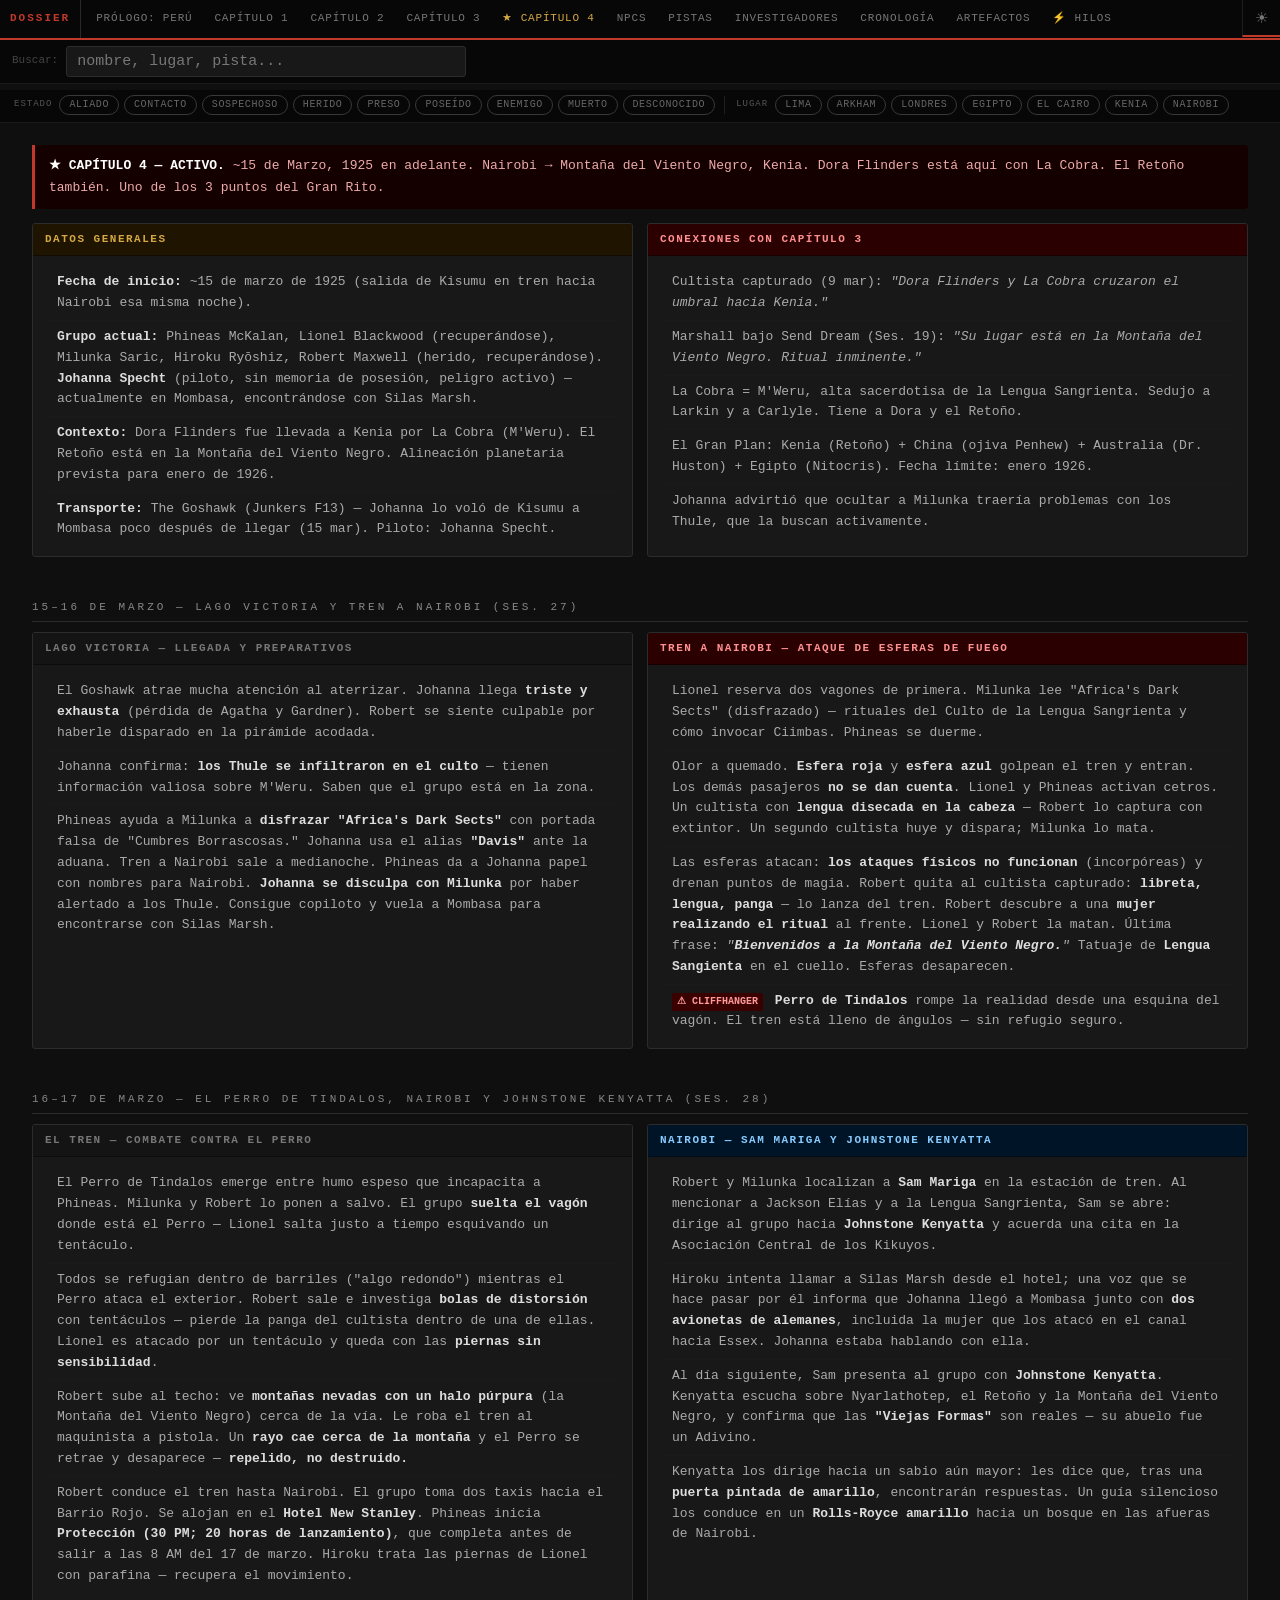
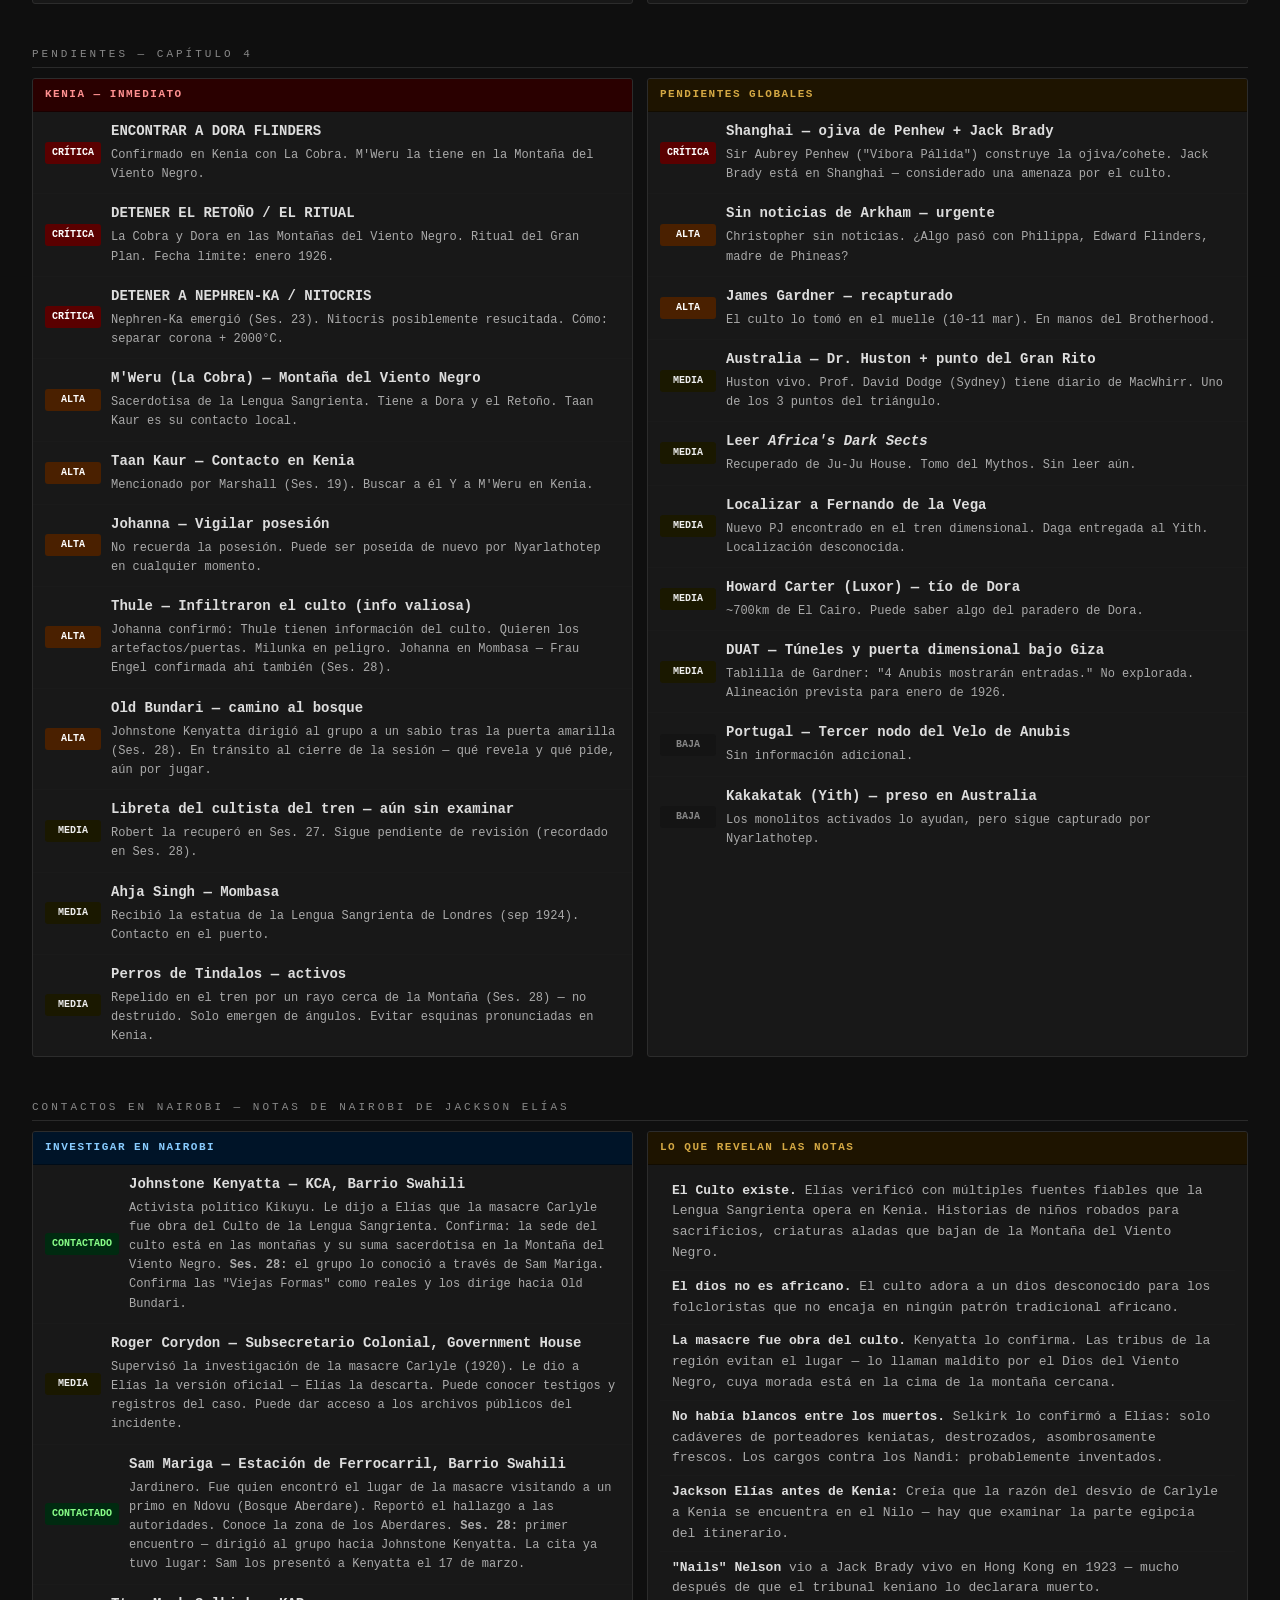
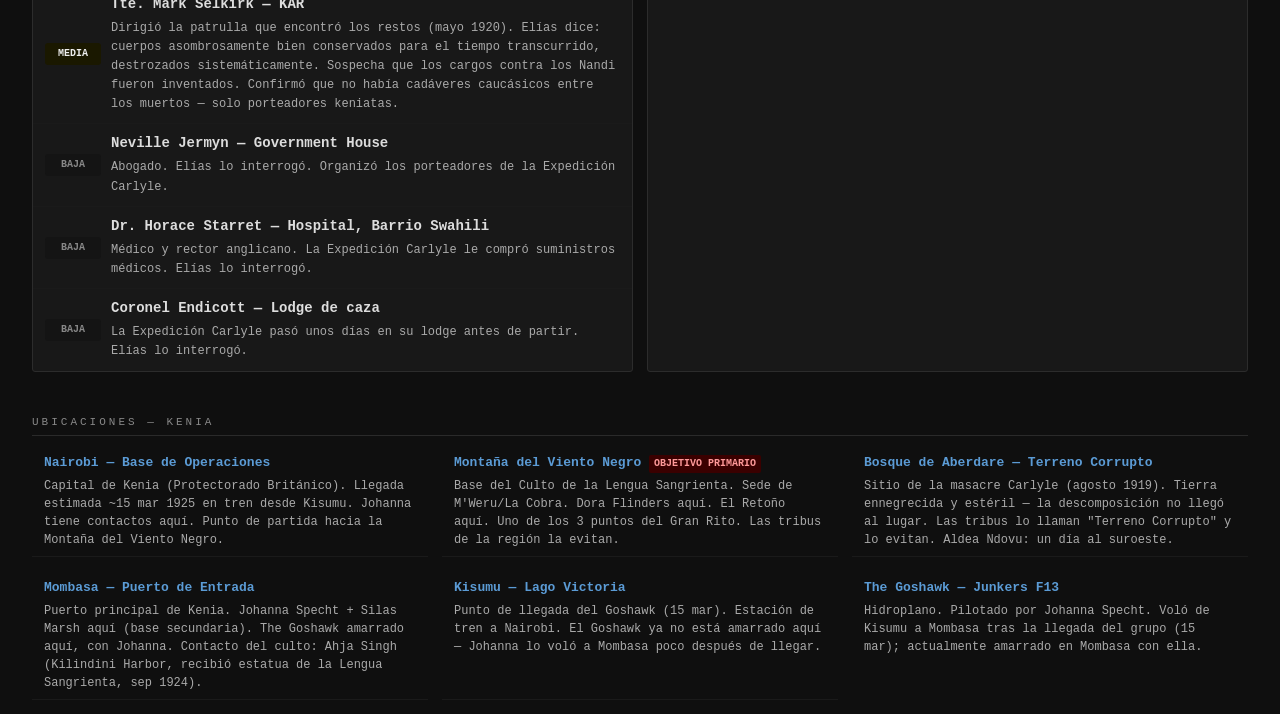
==== commit ec8549e3: "Change greeting from 'Hello' to 'Goodbye'" ====
--- a/index.html
+++ b/index.html
@@ -1032,7 +1032,7 @@
 <div id="s-cap2" class="section">
 
   <div class="callout green">
-    <b>✓ CAPÍTULO 2 — COMPLETADO.</b> 6–12 de Febrero, 1925. Londres, Inglaterra. La Brotherhood of the Black Pharaoh ha sido desmantelada. <span class="code-badge" style="background:#ff4444;color:#fff">✟ LIONEL BLACKWOOD</span> El grupo huye de Inglaterra rumbo a Normandía y luego a Egipto.
+    <b>✓ CAPÍTULO 2 — COMPLETADO.</b> 6–13 de Febrero, 1925. Londres, Inglaterra. La Brotherhood of the Black Pharaoh ha sido desmantelada. <span class="code-badge" style="background:#ff4444;color:#fff">✟ LIONEL BLACKWOOD</span> El grupo huye de Inglaterra rumbo a Normandía y luego a Egipto.
   </div>
 
   <div class="cols c2">
@@ -1297,7 +1297,7 @@
     </div>
   </div>
 
-  <div class="stitle">9 de Febrero — Barrington, Masa de Carne y Empire Spices (Ses. 16)</div>
+  <div class="stitle">9–10 de Febrero — Barrington, Masa de Carne y Empire Spices (Ses. 16)</div>
 
   <div class="cols c2">
     <div class="panel">
@@ -1314,7 +1314,7 @@
         <div class="ev">Suben a descansar. Grito agonizante en la habitación de la pareja vecina. Sonido de algo <b>engullendo</b>. Del otro lado (familia con niña): grito, golpes, pared rompiéndose.</div>
         <div class="ev">Por el hueco: <b>masa roja</b> engullendo a la madre. Lionel, Hiroku y Phineas rompen la pared → sacan a la niña. La masa engulle al padre. Por la puerta: <b>baba roja</b> intenta entrar por el piso.</div>
         <div class="ev"><b>Escape:</b> Atan sábanas para bajar por la ventana (2 pisos, da a los muelles). Tiran colchones. Encienden fuego → <b>la criatura se repele parcialmente</b>. Todos bajan a salvo. Hotel se incendia. Se mezclan con la multitud. Entregan la niña a Barrington en la entrada.</div>
-        <div class="ev"><span class="code-badge" style="background:#3a0000;color:#ff9999">⚠ REPRESALIA DE GAVIGAN</span> Masa de carne enviada como castigo por el asalto a la Fundación. <b>Fuego la repele.</b></div>
+        <div class="ev"><span class="code-badge" style="background:#3a0000;color:#ff9999">HIPÓTESIS DEL GRUPO</span> Sospechan que la masa de carne es una represalia de Gavigan por el asalto a la Fundación. <b>El fuego la repele parcialmente.</b></div>
       </div>
     </div>
   </div>
@@ -1332,7 +1332,7 @@
       <div class="ph blue">Refugio — Casa de Sir Reginald Thorne (~12pm)</div>
       <div class="pb">
         <div class="ev">Escapan en camión. Quitan placas, lo abandonan. Lionel llama desde cabina al <b>Sir Reginald Thorne</b> (su amante) — les da el visto bueno. Entran por atrás, esperan en la casa de la piscina.</div>
-        <div class="ev">Reginald llega. Lionel lo lleva al privado, le cuenta <b>todo</b>. Decide creer. Cede el <b>salón de teatro</b> para el hechizo de protección. Dora activa el artefacto. Quedan a dormir allí.</div>
+        <div class="ev">Reginald no estaba cuando llegaron; se presenta un rato después. Lionel lo lleva al privado, le cuenta <b>todo</b>. Decide creer. Cede el <b>salón de teatro</b> para el hechizo de protección. Dora activa el artefacto. Quedan a dormir allí.</div>
         <div class="ev">Reginald informa que Barrington es un <b>policía estrella</b> (excelente reputación). Sir Reginald es un aliado confiable — pero si Gavigan sabe de él, la casa puede estar comprometida.</div>
       </div>
     </div>
@@ -1343,12 +1343,12 @@
     <div class="pb">
       <div class="cols c2">
         <div>
-          <div class="ev"><b>Expulsión a Atarsamain</b> (<i>Dread Curse of Azathoth</i>): Absorbe energía/poder de la víctima susurrando su nombre. Debilitante. Posible origen sumerio → llegó a Egipto.</div>
-          <div class="ev"><b>Llamar a Apofis</b> (<i>Summon Hunting Horror</i>): Invoca un Hunting Horror. Solo de noche/oscuridad. Queda libre al invocar — tirada de poder para controlarlo. Solo acepta una orden. ~50 min invocación. Presionar botón del artefacto.</div>
-          <div class="ev"><b>Conjurar Nas-Nas</b> (<i>Bind Dimensional Shambler</i>): Invoca servidor de Anubis. Solo de noche/oscuridad. Debe controlarse por poder.</div>
+          <div class="ev"><b>Expulsión a Atarsamain</b> (<i>Dread Curse of Azathoth</i>): Debilita a la víctima drenando su poder. Pergamino en árabe.</div>
+          <div class="ev"><b>Llamar a Apofis</b> (<i>Summon Hunting Horror</i>): Invoca un Hunting Horror. Someterlo permite darle una orden. Pergamino en jeroglíficos egipcios; la tablilla del León explica su uso con el Velo de Anubis.</div>
+          <div class="ev"><b>Conjurar Nas-Nas</b> (<i>Bind Dimensional Shambler</i>): Somete a un vagabundo dimensional. Pergamino en árabe; relacionado con las dagas ornamentadas.</div>
         </div>
         <div>
-          <div class="ev"><b>Susurros de Shaitán</b> (<i>Send Dream</i>): Invade mente de objetivo dormido. Alcance: 32km. Si imagen horrorífica: 1d4 cordura al objetivo. <span class="code-badge" style="background:#3a1a3a;color:#ffaaff">CLAVE</span> Mientras Nyarlathotep esté en la mente del objetivo, este puede ser afectado → <b>el grupo tiene conexión bidireccional con Nyarlathotep.</b></div>
+          <div class="ev"><b>Susurros de Shaitán</b> (<i>Send Dream</i>): Envía un sueño a un objetivo dormido; puede transmitir imágenes aterradoras. Pergamino en árabe. <span class="code-badge" style="background:#3a1a3a;color:#ffaaff">HIPÓTESIS</span> El grupo plantea aprovechar ofensivamente su conexión mental con Nyarlathotep; todavía no lo ha comprobado.</div>
           <div class="ev"><b>Tratado del Demonio del Viento de Tifón</b> (<i>Summon Byakhee</i>): Invoca un byakhee — criatura alada capaz de viajar a través del espacio. Pergamino en <b>griego</b>. Invocación nocturna.</div>
           <div class="ev"><span class="code-badge" style="background:#1a3a1a;color:#88ff88">ARSENAL MÁGICO</span> El grupo dispone de magia ofensiva seria por primera vez.</div>
         </div>
@@ -1357,11 +1357,11 @@
   </div>
 
   <div class="panel">
-    <div class="ph red">8:00pm — Asalto a Empire Spices (CONTINÚA)</div>
+    <div class="ph red">10 Feb, ~3:00pm — Inicio del Asalto a Empire Spices (CONTINÚA)</div>
     <div class="pb">
-      <div class="ev">Se levantan, cenan. Deciden ir por <b>Shafik</b>. Encuentran Empire Spices (Wardour Street, Soho).</div>
-      <div class="ev">Hiroku/Phineas entra. Vendedor apático y prepotente (<b>Edjo</b>, sirviente devoto de Shafik). Le dice que para ver a la dueña hay que tratar directamente con ella. Sale, la llama por teléfono, acuerdan hora.</div>
-      <div class="ev">Deciden entrar a la fuerza. <b>Noquean/disparan a Edjo</b>. Se escucha alboroto en la parte superior.</div>
+      <div class="ev">Deciden ir por <b>Shafik</b>. Encuentran Empire Spices (Wardour Street, Soho). Es el mismo asalto que retoma la sesión 17.</div>
+      <div class="ev">Hiroku y Phineas entran para tantear el terreno. Vendedor apático y prepotente (<b>Edjo</b>, sirviente devoto de Shafik). Le dice que para ver a la dueña hay que tratar directamente con ella. Phineas sale, la llama por teléfono y acuerdan hora.</div>
+      <div class="ev">Deciden entrar a la fuerza. <b>Milunka dispara a Edjo, que muere</b>. Se escucha alboroto en la parte superior.</div>
       <div class="ev"><span class="code-badge" style="background:#1a3a1a;color:#88ff88">CONTINÚA EN SES. 17</span></div>
     </div>
   </div>
@@ -1373,7 +1373,7 @@
       <div class="ph red">Asalto a Empire Spices — Shafik Capturada</div>
       <div class="pb">
         <div class="ev"><b>Preparación (10 Feb):</b> Robert Maxwell entrega 3 dinamitas en King's Cross. Lionel pide auto a Reginald. Plan: secuestrar o matar a Shafik.</div>
-        <div class="ev"><b>Asalto (~3pm):</b> Phineas entra como cliente. Milunka y Lionel entran detrás. <span class="code-badge" style="background:#ff4444;color:#fff">EDJO MUERTO</span> — Milunka le dispara. Suben. Shafik de frente con pistola.</div>
+        <div class="ev"><b>Asalto (~3pm; retoma el cierre de Ses. 16):</b> Phineas entra como cliente. Milunka y Lionel entran detrás. <span class="code-badge" style="background:#ff4444;color:#fff">EDJO MUERTO</span> — Milunka le dispara. Suben. Shafik de frente con pistola.</div>
         <div class="ev">Milunka dispara a la mano → <b>escudo invisible</b> absorbe el impacto. Phineas dispara 3 veces → 2 impactan (escudo absorbe). Lionel con espada la corta en la costilla. Milunka forcejea y le <b>quita el cetro</b> (siente su poder, lo controla). Hiroku sube y le <b>corta un tendón del pie</b>. Shafik grita y cae.</div>
         <div class="ev">Shafik <b>ruega por su vida</b> y ofrece aliarse contra Gavigan. Dora le aplica el <b>Dread Curse of Azathoth</b> (drena su poder). Amarran a Shafik.</div>
       </div>
@@ -1400,7 +1400,7 @@
         <div class="ev">Al ver a Phineas McKalan: <i>"¡Fantasma! ¡Está muerto!"</i> Cuando se le pregunta por el libro: <i>"Fue Jackson"</i> — Jackson Elías le dio el libro.</div>
         <div class="ev"><b>Sus pertenencias:</b> Nota con datos de Jackson Elías (hotel) con <b>X</b> (no lo encontró). Nombres de Dora Flinders y Edward Flinders con <b>✓</b> (los encontró).</div>
         <div class="ev"><b>Lo que dice en su locura</b> (después de amenazar al Dr. Elliotson): los investigadores que murieron aún están a tiempo de no morir. La <b>Gran Raza de Yith</b> le permitió volver para salvarlos. Los Yith protegen el planeta.</div>
-        <div class="ev"><span class="code-badge" style="background:#1a2a3a;color:#aaccff">LOS YITH</span> Michael McKalan fue enviado desde otra línea temporal/dimensión por los Yith para advertir al grupo. Gavigan lo mantiene encerrado para extraer información sobre los planes de los Yith.</div>
+        <div class="ev"><span class="code-badge" style="background:#1a2a3a;color:#aaccff">LOS YITH</span> El grupo interpreta el relato de Michael como confirmación de que los Yith lo enviaron desde otra línea temporal/dimensión para advertirles. Relacionan el interés de Gavigan en interrogarlo con información sobre los Yith.</div>
       </div>
     </div>
     <div class="panel">
@@ -1418,11 +1418,11 @@
 
   <div class="cols c2">
     <div class="panel">
-      <div class="ph teal">Ritual de Neblina — Hiroku y Silas (En el barco)</div>
-      <div class="pb">
-        <div class="ev">En el barco rumbo a Essex/Misr House. Hiroku cuenta el plan a Silas. Juntos invocan fuerzas del océano. Llenan de neblina toda la zona — cobertura para el asalto a Misr House.</div>
-        <div class="ev"><b>Visión de Hiroku:</b> Está con su maestro, pescando en una balsa. El maestro no tiene orejas ni ojos. <i>"Libérame... de mi dolor."</i> Le entrega un cuchillo. El maestro se transforma en una especie de pez. Hiroku es arrastrado mientras el maestro pide ayuda hacia el canal.</div>
-        <div class="ev"><span class="code-badge" style="background:#3a1a3a;color:#ffaaff">⚠ MAESTRO DE HIROKU</span> Parece estar atrapado/transformado por una entidad marina. Conexión con el culto acuático de Silas.</div>
+      <div class="ph teal">Ritual de Neblina — Hiroku y Silas (11 Feb, noche)</div>
+      <div class="pb">
+        <div class="ev">En el SS Venture, rumbo a Essex/Misr House. Hiroku cuenta el plan a Silas. Juntos invocan fuerzas del océano. Llenan de neblina toda la zona — cobertura para el asalto a Misr House.</div>
+        <div class="ev"><b>Visión de Hiroku (la misma que retoma Ses. 18):</b> Está con su maestro, pescando en una balsa. El maestro no tiene orejas ni ojos. <i>"Libérame... de mi dolor."</i> Le entrega un cuchillo. El maestro se transforma en una especie de pez. Hiroku es arrastrado mientras el maestro pide ayuda hacia el canal.</div>
+        <div class="ev"><span class="code-badge" style="background:#3a1a3a;color:#ffaaff">⚠ MAESTRO DE HIROKU</span> El grupo supone que está atrapado o transformado por una entidad marina y relaciona la visión con los rituales de Silas; el culto acuático es una interpretación de los investigadores.</div>
       </div>
     </div>
     <div class="panel">
@@ -1438,14 +1438,14 @@
     </div>
   </div>
 
-  <div class="stitle">11–12 de Febrero — Misr House: Fin del Capítulo Inglaterra (Ses. 18)</div>
+  <div class="stitle">11–12 de Febrero — Misr House: Asalto y Persecución (Ses. 18)</div>
 
   <div class="cols c2">
     <div class="panel">
       <div class="ph red">Batalla Naval en el Canal (11:30pm)</div>
       <div class="pb">
         <div class="ev">Shafik informa que el barco del Cap. Marsh no cabe → usarán barcaza. Le dan arma a Shafik (<b>error táctico</b>).</div>
-        <div class="ev">Bengala ilumina el cielo. Aparece el <b>SS Morgan Endurance</b> con a bordo: <b>Harrison</b> (+ esposa Margaret), la <b>mujer rubia alemana (Engel)</b>, <b>Torvak</b> (alemán del museo) y los mismos que abordaron a Milunka en NY. Saben del engaño del libro falso. Piden rendición.</div>
+        <div class="ev">Bengala ilumina el cielo. Aparece el <b>SS Morgan Endurance</b> con a bordo: <b>Harrison</b> (+ esposa Margareth Morgan), la <b>mujer rubia alemana (Engel)</b>, <b>Torvak</b> (alemán del museo) y los mismos que abordaron a Milunka en NY. Saben del engaño del libro falso. Piden rendición.</div>
         <div class="ev">Disparan con metralleta al casco del barco de Marsh. Más lanchas se acercan.</div>
         <div class="ev"><b>Combate:</b> Lionel lanza dinamita al barco grande → daña maquinaria, ganan distancia. Milunka mata un alemán, hiere otro. Shafik dispara al conductor de lancha → muerto, lancha se aleja. Milunka mata al conductor de otra lancha. Phineas mata al otro ocupante. Engel se arrastra hacia la metralleta → todos se lanzan a la barcaza a tiempo.</div>
         <div class="ev">Cap. Marsh entrega pistola de bengalas y se queda esperando en la costa.</div>
@@ -1485,12 +1485,12 @@
 
   <div class="cols c2">
     <div class="panel">
-      <div class="ph purple">Visión de Dora Flinders — Anubis y Saqqara</div>
+      <div class="ph purple">Visión de Dora Flinders — Anubis y Dahshur</div>
       <div class="pb">
         <div class="ev">Ve bustos de dioses egipcios. Toma el del <b>Faraón Negro</b>.</div>
-        <div class="ev">Visión: desierto → <b>Anubis</b> señala la <b>pirámide escalonada de Saqqara</b> (Pirámide de Djoser, III Dinastía). Dentro: tumba-trono con el Faraón Negro. Detrás: <b>mapamundi con puntos brillantes</b> (monolitos).</div>
+        <div class="ev">Visión: desierto → <b>Anubis</b> señala la <b>Pirámide Acodada de Dahshur</b>. Dentro: tumba-trono con el Faraón Negro. Detrás: <b>mapamundi con puntos brillantes</b> (monolitos).</div>
         <div class="ev">Anubis: <i>"Allí encontrarás respuestas."</i></div>
-        <div class="ev"><span class="code-badge" style="background:#1a3a1a;color:#88ff88">✅ EGIPTO CONFIRMADO</span> Saqqara es el próximo destino obligatorio. Anubis como guía sugiere facción egipcia aliada.</div>
+        <div class="ev"><span class="code-badge" style="background:#1a3a1a;color:#88ff88">✅ EGIPTO CONFIRMADO</span> Dahshur es el próximo destino de la visión. Anubis como guía sugiere facción egipcia aliada.</div>
       </div>
     </div>
     <div class="panel">
@@ -1519,7 +1519,7 @@
     <div class="panel">
       <div class="ph gold">Documentos de Misr House</div>
       <div class="pb">
-        <div class="ev"><b>Carta a "La Víbora Pálida" (= Sir Aubrey Penhew)</b> — escrita por Gavigan, incompleta. Le pide dirigir recursos a capturar a <b>Jack Brady en Shanghai</b>. <i>"Elias ha sido tratado por nuestros amigos en NYC. Ahora debemos dirigirnos a Jack Brady... podría convertirse en un obstáculo para nuestro Gran Plan."</i> Confirma que Penhew sigue vivo.</div>
+        <div class="ev"><b>Carta a "La Víbora Pálida" (el grupo supone que es Sir Aubrey Penhew)</b> — escrita por Gavigan, incompleta. Le pide dirigir recursos a capturar a <b>Jack Brady en Shanghai</b>. <i>"Elias ha sido tratado por nuestros amigos en NYC. Ahora debemos dirigirnos a Jack Brady... podría convertirse en un obstáculo para nuestro Gran Plan."</i> Sugiere que Penhew sigue vivo, si la identificación es correcta; aún no está confirmada al cierre de Ses. 18.</div>
         <div class="ev"><b>Carta de Omar al-Shakti a Gavigan</b> (enero 1925) — pide devolución de la <b>estatuilla del Faraón Negro</b> (supuesto robo). Tensión entre El Cairo y Londres.</div>
         <div class="ev"><b>Bitácora de objetos / Libro de contabilidad</b> — entradas de 1924 (ya conocidas de la sala secreta).</div>
         <div class="ev"><b>Etiqueta de envío: Randolph Shipping Co., Darwin, Australia</b> — confirma la conexión con el Dr. Huston.</div>
@@ -1527,11 +1527,11 @@
     </div>
   </div>
 
-  <div class="stitle">11–12 de Febrero — Marshall, Sueño y Casa Shipley (Ses. 19)</div>
+  <div class="stitle">12–13 de Febrero — Marshall, Sueño y Casa Shipley (Ses. 19)</div>
 
   <div class="cols c2">
     <div class="panel">
-      <div class="ph gold">Michael McKalan + Visión de Phineas (11 Feb)</div>
+      <div class="ph gold">Michael McKalan + Visión de Phineas (12 Feb)</div>
       <div class="pb">
         <div class="ev">Michael revela: la <b>misión en Londres está hecha</b> — todo fue enviado a China (componentes del cohete). Fue con Silas N'Kwane al <b>Blue Pyramid Club</b>. Para el ritual del <b>14 de febrero</b> en Misr House iban a asistir: Gavigan, Shipley, Shafik, Silas N'Kwane, Edjo, Webster y <b>Penhew</b>.</div>
         <div class="ev"><b>Visión de Phineas</b> (durante revelado de fotos): la foto familiar → Michael se transforma en algo aterrador, toca a la madre y ella sangra. Michael dice: <i>"Yo soy el Vigilante y un error. Siempre fui el preferido de mamá."</i> Aparece el hombre de traje (Nyarlathotep) detrás. En otra foto: la <b>Expedición Carlyle con M'Weru ("Bunay")</b> visible en la imagen.</div>
@@ -1553,23 +1553,23 @@
       <div class="ph purple">Sueño Profético de Dora Flinders</div>
       <div class="pb">
         <div class="ev">Gran Pirámide de Giza (Keops). Entra, recorre pasillos con jeroglíficos con su nombre. Puerta secreta → habitación con <b>dos sarcófagos</b> (sus padres como momias).</div>
-        <div class="ev">Despliegan <b>papiro de piel de serpiente</b>: <b>"Edward nuestro Nefren-Ka, Layla nuestra Nitocris"</b> — símbolos de faraón y reina. Debajo: dibujo de mujer inclinada embarazada con <b>tentáculos brotando</b>.</div>
-        <div class="ev">Dora huye. Afuera ve a <b>Anubis</b> trazando una pirámide en el aire → sus esquinas se iluminan (= monolitos).</div>
-        <div class="ev"><span class="code-badge" style="background:#3a1a3a;color:#ffaaff">Nefren-Ka</span> = Faraón Negro = Nyarlathotep. <span class="code-badge" style="background:#3a1a3a;color:#ffaaff">Nitocris</span> = reina legendaria del Mythos. Los padres de Dora tienen roles ancestrales en el culto. La mujer embarazada con tentáculos conecta con la visión del "hijo de Nyarlathotep" (Ses. 15). <b>Egipto es urgente.</b></div>
-      </div>
-    </div>
-    <div class="panel">
-      <div class="ph red">Asalto a Casa de Shipley (Chelsea, medianoche 12 Feb)</div>
+        <div class="ev">Despliegan <b>papiro de piel de serpiente</b>: <b>"Edward nuestro Nefren-Ka, Leyla nuestra Nitocris"</b> — símbolos de faraón y reina. Debajo: dibujo de mujer inclinada embarazada con <b>tentáculos brotando</b>.</div>
+        <div class="ev">Dora huye. Afuera ve a <b>Anubis</b> trazando una pirámide en el aire → sus esquinas se iluminan (posible alusión a los monolitos).</div>
+        <div class="ev"><span class="code-badge" style="background:#3a1a3a;color:#ffaaff">Nefren-Ka</span> = Faraón Negro = Nyarlathotep. <span class="code-badge" style="background:#3a1a3a;color:#ffaaff">Nitocris</span> = reina legendaria del Mythos. Los posibles roles ancestrales de los padres de Dora en el culto son una interpretación abierta del sueño. La mujer embarazada con tentáculos conecta con la visión del "hijo de Nyarlathotep" (Ses. 15). <b>Egipto es urgente.</b></div>
+      </div>
+    </div>
+    <div class="panel">
+      <div class="ph red">Asalto a Casa de Shipley (Chelsea, noche del 12 al 13 Feb)</div>
       <div class="pb">
         <div class="ev">6 Holbein Mews, Chelsea. Barrio pobre, ventanas con barrotes. <b>Bertha Shipley</b> (anciana — en realidad <b>Ssathasaa</b>, una Serpent Person pura) los recibe. Olor a jaulas de reptiles. Lionel miente ("el Babuino nos mandó"). Shipley sube al ático.</div>
-        <div class="ev"><b>Planta baja (Phineas + Lionel vs Bertha):</b> Bertha intenta agua hirviendo → Phineas esquiva. Bertha se <b>transforma en híbrido reptiliano</b> y baja al sótano-túnel con nidos. Phineas la sigue al túnel — Bertha le arroja frascos de <b>polvo asfixiante</b> → Phineas queda inconsciente. Lionel enciende dinamita y la arroja → explosión. Bertha muerta. Lionel arrastra a Phineas.</div>
+        <div class="ev"><b>Planta baja (Phineas + Lionel vs Bertha):</b> Bertha intenta agua hirviendo → Phineas esquiva. Bertha <b>pierde su disfraz humano y revela su forma de hombre serpiente</b>; baja al sótano-túnel con nidos. Phineas la sigue al túnel — Bertha le arroja frascos de <b>polvo asfixiante</b> → Phineas queda inconsciente. Lionel enciende dinamita y la arroja → explosión. Bertha muerta. Lionel arrastra a Phineas.</div>
         <div class="ev"><b>Ático (Milunka + Dora vs Shipley):</b> Pinturas: criaturas serpentosas, el Faraón Negro con mapa, la Expedición Carlyle con M'Weru. Varios <b>cuadros negros</b> apuntando a la puerta (portales-trampa). <b>Milunka mata a Shipley</b>. Su caída activa un cuadro negro → intenta absorber a Milunka y Dora. La explosión sacude la casa → caen por escaleras → el efecto se rompe.</div>
-        <div class="ev">La casa se incendia. <span class="code-badge" style="background:#1a3a1a;color:#88ff88">✅ SHIPLEY MUERTO. ✅ SSATHASAA MUERTA. ✅ PORTALES-TRAMPA DESTRUIDOS.</span></div>
-      </div>
-    </div>
-  </div>
-
-  <div class="stitle">12 de Febrero — El Último Día: Lionel Muere, Huida de Londres (Ses. 20)</div>
+        <div class="ev">La casa se incendia; la salida continúa en la sesión 20. <span class="code-badge" style="background:#1a3a1a;color:#88ff88">✅ SHIPLEY MUERTO. ✅ SSATHASAA MUERTA. EFECTO DEL CUADRO INTERRUMPIDO.</span></div>
+      </div>
+    </div>
+  </div>
+
+  <div class="stitle">13 de Febrero — El Último Día: Lionel Muere, Huida de Londres (Ses. 20)</div>
 
   <div class="cols c2">
     <div class="panel">
@@ -1588,9 +1588,9 @@
         <div class="ev"><b>Lionel Blackwood (poseído) saca su espada y ataca a Phineas McKalan</b> → lo esquiva y grita. Lionel <b>clava la espada en el pecho de Phineas McKalan.</b></div>
         <div class="ev">Dora activa el <b>hechizo de protección + cetros</b> contra los necromorfos. Nyarlathotep (a través de Reginald) se sorprende: <i>"Esto se acaba."</i></div>
         <div class="ev">Hiroku poseído → ataca a Milunka → se tropieza → Milunka lo noquea con rodillazo. <b>Hiroku queda moribundo.</b></div>
-        <div class="ev"><b>Milunka noquea a Lionel</b> con culata de pistola. Reginald cae inconsciente. Los necromorfos rodean la casa — <b>no entran</b> (protección activa). Solo Dora y Milunka están conscientes. Pasan 2 horas.</div>
+        <div class="ev"><b>Milunka noquea a Lionel</b> con culata de pistola. Reginald cae inconsciente. Los necromorfos rodean la casa — <b>no entran</b> (protección activa). Dora, Milunka y Michael permanecen conscientes; Michael ayuda en lo que puede, alejado del peligro. Pasan 2 horas.</div>
         <div class="ev">Hiroku se recupera. Phineas y Reginald reanimados. <b>Dora intenta salvar a Lionel → FALLA.</b></div>
-        <div class="ev"><span class="code-badge" style="background:#ff4444;color:#fff;font-weight:bold">✟ LIONEL BLACKWOOD MUERTO</span> Poseído por Nyarlathotep, apuñaló a Phineas McKalan. Murió de sus heridas (abdomen de Ses. 18 + posesión). Táctica más cruel de Nyarlathotep: usar a un aliado contra el grupo.</div>
+        <div class="ev"><span class="code-badge" style="background:#ff4444;color:#fff;font-weight:bold">✟ LIONEL BLACKWOOD MUERTO</span> Poseído por Nyarlathotep, apuñaló a Phineas McKalan. Su muerte tuvo varios factores, principalmente las heridas acumuladas. Táctica más cruel de Nyarlathotep: usar a un aliado contra el grupo.</div>
       </div>
     </div>
   </div>
@@ -1608,7 +1608,7 @@
         <div>
           <div class="ev">Nyarlathotep intenta enloquecerlo. Phineas resiste. Cristo/Nyarlathotep: <i>"Nos vemos en el siguiente round."</i></div>
           <div class="ev"><span class="code-badge" style="background:#1a3a1a;color:#88ff88">TREGUA TEMPORAL</span> Los necromorfos caen muertos. Nyarlathotep se retira.</div>
-          <div class="ev"><span class="code-badge" style="background:#3a1a3a;color:#ffaaff">CONFIRMADO</span> Dora Flinders "dejó a Nyarlathotep sin poder" y lo obligó a huir a <b>Egipto</b>. El Velo de Anubis y los cetros son armas efectivas contra él.</div>
+          <div class="ev"><span class="code-badge" style="background:#3a1a3a;color:#ffaaff">CONFIRMADO</span> Nyarlathotep quedó debilitado por el esfuerzo del asedio. Afirma que Dora lo dejó "sin poder" y que tuvo que huir a <b>Egipto</b>. La escena no permite aislar el efecto de cada artefacto sobre él.</div>
         </div>
       </div>
     </div>
@@ -1652,13 +1652,13 @@
       <div class="ms"><span class="mp pok">COMPLETADO</span><div class="mt"><b>Misr House — DESTRUIDA</b><small>Colapso dimensional. Sede de rituales eliminada. Monolito fotografiado.</small></div></div>
       <div class="ms"><span class="mp pok">COMPLETADO</span><div class="mt"><b>Cetros de Gavigan recuperados</b><small>Ambos cetros. Phineas McKalan los recuperó del cuerpo.</small></div></div>
       <div class="ms"><span class="mp pok">COMPLETADO</span><div class="mt"><b>Frank Marshall (El Babuino) — MUERTO</b><small>Reveló: ojiva en China, Dora = elegida, Carl Stanford, M'Weru+Taan Kaur en Kenia. Ejecutado por Milunka.</small></div></div>
-      <div class="ms"><span class="mp pok">COMPLETADO</span><div class="mt"><b>Miles Shipley (El Cerdo) — MUERTO</b><small>Disparado por Milunka Saric en el ático. Sus portales-trampa destruidos en el incendio.</small></div></div>
+      <div class="ms"><span class="mp pok">COMPLETADO</span><div class="mt"><b>Miles Shipley (El Cerdo) — MUERTO</b><small>Disparado por Milunka Saric en el ático. El efecto del cuadro se interrumpe con la explosión (Ses. 19); las telas se destruyen durante la salida (Ses. 20).</small></div></div>
       <div class="ms"><span class="mp pok">COMPLETADO</span><div class="mt"><b>Ssathasaa (Bertha Shipley) — MUERTA</b><small>Serpent Person disfrazada de anciana. Dinamita de Lionel en el sótano de Shipley.</small></div></div>
       <div class="ms"><span class="mp pok">COMPLETADO</span><div class="mt"><b>Michael McKalan recuperado + enviado a América</b><small>Hermano de Phineas. Fue engañado por Silas N'Kwane. Inocente. Phineas lo envía de vuelta a NY.</small></div></div>
       <div class="ms"><span class="mp pok">COMPLETADO</span><div class="mt"><b>Rehenes liberados</b><small>Dos prisioneros ingleses de las celdas subterráneas de Misr House.</small></div></div>
       <div class="ms"><span class="mp pok">COMPLETADO</span><div class="mt"><b>Documentos clave de Misr House</b><small>Carta a Víbora/Brady, carta de Omar, bitácora de objetos, etiqueta Randolph Shipping.</small></div></div>
       <div class="ms"><span class="mp pok">COMPLETADO</span><div class="mt"><b>Portales de Shipley eliminados</b><small>Telas destruidas en el escape de la casa. Todos los portales-trampa eliminados.</small></div></div>
-      <div class="ms"><span class="mp pok">COMPLETADO</span><div class="mt"><b>Tregua con Nyarlathotep — negociada por Phineas McKalan</b><small>Necromorfos caen muertos. Nyarlathotep se retira temporalmente. El dios confirmó que huyó a Egipto.</small></div></div>
+      <div class="ms"><span class="mp pok">COMPLETADO</span><div class="mt"><b>Tregua con Nyarlathotep — negociada por Phineas McKalan</b><small>Necromorfos caen muertos. Nyarlathotep se retira temporalmente. El dios quedó debilitado por el esfuerzo del asedio y afirmó haber huido a Egipto.</small></div></div>
       <div class="ms"><span class="mp pok">COMPLETADO</span><div class="mt"><b>Huida de Londres — SS Venture con Silas Marsh</b><small>Fugitivos. Barco dañado reparado en 2 horas. Rumbo a Normandía.</small></div></div>
     </div>
   </div>
@@ -1693,7 +1693,7 @@
     <div class="loc"><div class="ln">Museo de Historia Natural — Londres</div><div class="ld">Escenario del combate nocturno del 9 feb. Prof. Western muerto + transformado en necromorfo. Robert Maxwell se une al grupo aquí.</div></div>
     <div class="loc"><div class="ln">Psiquiátrico de Londres</div><div class="ld">Donde está internado Michael McKalan (el "hermano interdimensional" de Phineas). Mató a 3 personas al intentar escapar. Médico: Dr. John Elliotson. Cita pendiente.</div></div>
     <div class="loc"><div class="ln">Casa de Sir Reginald Thorne</div><div class="ld">Residencia del amante de Lionel Blackwood. Refugio del grupo tras el ataque del hotel. Reginald conoce toda la verdad. Cedió el salón de teatro para el hechizo de protección. Base actual del grupo.</div></div>
-    <div class="loc"><div class="ln">Empire Spices — Soho</div><div class="ld">76 Wardour Street, Soho. Tienda de Zahra Shafik. Dos pisos: planta baja = tienda legítima; arriba = vivienda de Shafik + sala de reuniones del culto. Sirviente: Edjo (cultista devoto). Asalto en curso al final de la sesión 16.</div></div>
+    <div class="loc"><div class="ln">Empire Spices — Soho</div><div class="ld">76 Wardour Street, Soho. Tienda de Zahra Shafik. Dos pisos: planta baja = tienda legítima; arriba = vivienda de Shafik. Sirviente: Edjo (cultista devoto). Asalto en curso al final de la sesión 16 (10 feb); la sesión 17 retoma el mismo enfrentamiento.</div></div>
     <div class="loc"><div class="ln">Blue Pyramid Club</div><div class="ld">Lugar donde Zahra Shafik se reúne con Gavigan. Información proporcionada por Robert Maxwell.</div></div>
     <div class="loc"><div class="ln">Hotel de los Muelles (destruido)</div><div class="ld">El hotel donde se alojaba el grupo fue incendiado durante el ataque de la masa de carne (9 feb, 10am). La criatura engulló a los padres de una niña. El fuego repelió parcialmente a la criatura.</div></div>
   </div>
@@ -1705,7 +1705,7 @@
 <div id="s-cap3" class="section">
 
   <div class="callout green">
-    <b>✓ CAPÍTULO 3 — COMPLETADO.</b> 7 de Febrero – 15 de Marzo, 1925. Londres → Egipto → Kenia (transición). La Brotherhood of the Black Pharaoh fue desmantelada. El Goshawk partió hacia Nairobi el 10-11 de marzo.
+    <b>✓ CAPÍTULO 3 — COMPLETADO.</b> 7 de Febrero – 15 de Marzo, 1925. Londres → Egipto → Kenia (transición). La Brotherhood of the Black Pharaoh fue desmantelada. El escape de El Cairo en el Goshawk comenzó el 10 de marzo; el grupo llegó a Kisumu el 15, rumbo a Nairobi.
   </div>
 
   <div class="cols c2">
@@ -1715,22 +1715,22 @@
         <div class="ev"><b>Fecha de inicio:</b> ~12–14 de febrero de 1925 (tras la huida de Londres).</div>
         <div class="ev"><b>Situación del grupo:</b> Fugitivos en toda Inglaterra. Embarcados en el SS Venture (Silas Marsh) rumbo a Normandía para reparaciones. Destino final: El Cairo / Saqqara.</div>
         <div class="ev"><b>Grupo actual:</b> Phineas McKalan (herido, pecho), Milunka Saric (funcional), Hiroku Ryōshiz (piernas heridas, recuperándose), Dora Flinders (funcional). <span class="code-badge" style="background:#ff4444;color:#fff">✟ Lionel Blackwood (muerto)</span></div>
-        <div class="ev"><b>Contexto:</b> Nyarlathotep confirmó que huyó a Egipto. Anubis señaló la pirámide escalonada de Saqqara. Omar al-Shakti (La Hiena) lidera la Brotherhood en El Cairo. La ojiva de Penhew avanza en Shanghai.</div>
+        <div class="ev"><b>Contexto:</b> Nyarlathotep quedó debilitado tras el asedio y afirmó haber huido a Egipto. Anubis señaló la Pirámide Acodada de Dahshur. Omar al-Shakti (La Hiena) lidera la Brotherhood en El Cairo. La ojiva de Penhew avanza en Shanghai.</div>
       </div>
     </div>
     <div class="panel">
       <div class="ph red">Conexiones con el Capítulo 2</div>
       <div class="pb">
-        <div class="ev">Nyarlathotep: <i>"Dora Flinders frustró mis planes y me dejó sin poder. Tuve que huir a Egipto."</i> → Egipto es donde se reagrupa.</div>
-        <div class="ev">Visión de Dora (12 feb): Anubis señala la <b>Pirámide de Djoser (Saqqara)</b>: <i>"Allí encontrarás respuestas."</i> Tumba-trono del Faraón Negro. Mapamundi con monolitos brillantes.</div>
-        <div class="ev">Sueño de Dora (11 feb): <b>Edward = Nefren-Ka, Leyla = Nitocris</b>. Sus padres tienen roles ancestrales en el culto. Dora = "la elegida" para ritual en Kenia.</div>
+        <div class="ev">Nyarlathotep: <i>"Dora Flinders frustró mis planes y me dejó sin poder. Tuve que huir a Egipto."</i> → Su afirmación apunta a Egipto como destino de investigación.</div>
+        <div class="ev">Visión de Dora (12 feb): Anubis señala la <b>Pirámide Acodada de Dahshur</b>: <i>"Allí encontrarás respuestas."</i> Tumba-trono del Faraón Negro. Mapamundi con monolitos brillantes.</div>
+        <div class="ev">Sueño de Dora (12 feb): <b>Edward = Nefren-Ka, Leyla = Nitocris</b>. Los posibles roles ancestrales de sus padres en el culto son una interpretación abierta del sueño. Dora = "la elegida" para ritual en Kenia.</div>
         <div class="ev">Carta de Gavigan a Penhew: Jack Brady en Shanghai, Penhew construyendo la <b>ojiva</b> (cohete).</div>
         <div class="ev">Holograma del Velo de Anubis (Ses. 10): primer nodo = <b>Saqqara</b>.</div>
       </div>
     </div>
   </div>
 
-  <div class="stitle">12 Feb – 5 Mar — Tren Dimensional, Resurrección y Normandía (Ses. 21)</div>
+  <div class="stitle">13 Feb – 5 Mar — Tren Dimensional, Resurrección y Normandía (Ses. 21)</div>
 
   <div class="cols c2">
     <div class="panel">
@@ -1738,7 +1738,7 @@
       <div class="pb">
         <div class="ev">En el barco, todos experimentan visiones individuales de recuerdos felices: Dora en un tren hacia Luxor con sus alumnos; Phineas con su madre y hermano; Hiroku pescando con su maestro; Milunka con su abuela.</div>
         <div class="ev">Parpadean → están en un tren. Las personas han desaparecido. Un <b>anciano tiquetero</b> (Kakakatak, un Yith) aparece. Propone quedarse en los recuerdos — todos rechazan.</div>
-        <div class="ev">Kakakatak se identifica: es un <b>Yith</b>, preso por Nyarlathotep en <b>Australia</b>. Nyarlathotep lo usa para transmitir conocimiento a humanos que construyan cosas para sus objetivos. Michael interdimensional fue él quien lo trajo.</div>
+        <div class="ev">Kakakatak se identifica: es un <b>Yith</b>, preso por Nyarlathotep en <b>Australia</b>. Nyarlathotep lo usa para transmitir conocimiento a humanos que construyan cosas para sus objetivos. Según explicó, los Yith trajeron al Michael interdimensional.</div>
         <div class="ev"><b>Revelación clave:</b> Nyarlathotep <b>no está físicamente en la Tierra</b>. Se comunica a través de una <b>brecha en Egipto que aún no está completamente abierta</b>. El objetivo del culto es abrirla del todo.</div>
         <div class="ev">Hiroku encuentra a <b>Fernando de la Vega</b> (académico español, ~30 años, bigote, libros) en los vagones. Nyarlathotep lo persigue desde que tocó una <b>máscara del Perú</b>. Sus padres murieron en accidente causado por sectarios. Tenía una <b>daga ritual egipcia con jeroglíficos</b>.</div>
       </div>
@@ -1750,7 +1750,7 @@
         <div class="ev"><b>Coste:</b> Entregar los artefactos (anclas dimensionales) — el Velo de Anubis, el Medallón de Shafik, y la daga de Fernando. La daga era <b>"una llave"</b> — usada por el culto para liberar a Nyarlathotep, el Yith la quiere para sellar.</div>
         <div class="ev"><b>Todos aceptan.</b> El Yith también ofrece y cumple:</div>
         <div class="ev">→ <b>Lionel Blackwood resucitado</b>: Milunka lo saca del momento exacto antes de morir en Londres. Hiroku lo reanima. Recuerdos intactos.</div>
-        <div class="ev">→ <b>Ada posiblemente salvada</b>: Dora corre al momento del asesinato, quita a Ada de la puerta, le susurra que corra y se esconda.</div>
+        <div class="ev">→ <b>Ada salvada durante el viaje temporal</b>: Dora corre al momento del asesinato, quita a Ada de la puerta, le susurra que corra y se esconda.</div>
         <div class="ev">→ <b>Fernando ve a sus padres</b> antes del accidente fatal causado por los sectarios.</div>
         <div class="ev"><span class="code-badge" style="background:#3a0000;color:#ff9999">⚠ ADVERTENCIA DEL YITH</span> <i>"Siempre los perseguirán los <b>Perros de Tindalos</b>."</i> Estas criaturas del Mythos persiguen a quienes viajan en el tiempo — emergen de los ángulos del espacio-tiempo. Amenaza permanente.</div>
       </div>
@@ -1758,12 +1758,12 @@
   </div>
 
   <div class="panel">
-    <div class="ph blue">Activación de Monolitos en el Pasado (4 localizaciones)</div>
+    <div class="ph blue">Activación de Monolitos en Distintas Épocas (4 localizaciones)</div>
     <div class="pb">
       <div class="cols c2">
         <div>
           <div class="ev"><b>1. Pangea (~350 millones de años):</b> Dora + Fernando en selva antigua. Difícil respirar. Ponen artefactos en el monolito. Luz se dispara. Curación ocurre. Phineas fotografía: monolito, Dora, Fernando.</div>
-          <div class="ev"><b>2. Cuba (pueblo masacres, ~918 muertos):</b> Milunka sola. Cadáveres por todos lados (masacre tipo Jonestown). Caseta con monolito. Milunka se desmaya al ver la escena, pero lo activa.</div>
+          <div class="ev"><b>2. Jonestown (masacre, ~918 muertos):</b> Milunka sola. Cadáveres por todos lados. Caseta con monolito. Milunka se desmaya al ver la escena, pero lo activa.</div>
         </div>
         <div>
           <div class="ev"><b>3. Salem, Massachusetts (1693):</b> Phineas + Fernando. Piras ardiendo, mujeres quemadas (caza de brujas). Monolito en el centro del pueblo. Lo activan. Phineas fotografía las piras.</div>
@@ -1784,11 +1784,11 @@
       </div>
     </div>
     <div class="panel">
-      <div class="ph grey">Normandía — Recuperación (12 Feb – 5 Mar)</div>
+      <div class="ph grey">Normandía — Recuperación (16 Feb – 5 Mar)</div>
       <div class="pb">
         <div class="ev">Barco atraca en Normandía para reparación. Fuera de jurisdicción inglesa — no los espera la policía. Hotel.</div>
-        <div class="ev">Phineas + Lionel + Hiroku van al hospital (excusa: "accidentes de granja"). Altas: Phineas 5 días (23 feb), Lionel 10 días (28 feb), Hiroku 15 días (3 mar).</div>
-        <div class="ev">Dora escribe carta a Ada (¿la salvó en el pasado? ¿Ada está viva ahora?).</div>
+        <div class="ev">Phineas + Lionel + Hiroku van al hospital (excusa: "accidentes de granja"). Altas: Phineas 5 días (21 feb), Lionel 10 días (26 feb), Hiroku 15 días (3 mar).</div>
+        <div class="ev">Dora escribe una carta a Ada, a quien salvó durante el viaje temporal. No consta una respuesta a la carta.</div>
         <div class="ev"><b>Michael McKalan enviado a Nueva York</b> (se separa del grupo en Normandía).</div>
         <div class="ev"><b>Decisión: partir a Egipto el 05/03/1925.</b> Ruta: Mediterráneo → Canal de Suez → El Cairo. También planean pasar por Suez para buscar/recuperar los artefactos entregados al Yith.</div>
       </div>
@@ -1803,7 +1803,7 @@
       <div class="pb">
         <div class="ev"><b>Incidente en aduana:</b> Milunka esconde 4 armas + dinamita. Lionel lleva espada + palanca + cetros ocultos. Dora, Lionel y Phineas son retenidos brevemente → mienten y pasan. Silas Marsh esperará 2–3 días gratis.</div>
         <div class="ev"><b>Sensación en el tren hacia El Cairo:</b> escalofrío en la nuca, como con el hombre del fedora. La influencia de Nyarlathotep se siente más poderosa al acercarse. Hiroku cruzó miradas con <b>tres gatos variopintos</b> en la estación.</div>
-        <div class="ev"><b>Reencuentro con Robert Maxwell:</b> Fue contratado por Johanna (a través de Torvald Müller y Harrison) para la Expedición Clive. Quería dejar Londres — lo culpan por la muerte del Prof. Western. Tiene estudios en arqueología.</div>
+        <div class="ev"><b>Reencuentro con Robert Maxwell:</b> Fue contratado por Johanna (a través de Torvald Müller) para la Expedición Clive. Quería dejar Londres — lo culpan por la muerte del Prof. Western. Tiene estudios en arqueología.</div>
         <div class="ev"><b>Expedición Clive:</b> Financiada por la <b>Fundación Penhew</b>. Trabajan con el Dr. Clive. La expedición se mudó de Giza (Micerino) a <b>Memphis</b> — tapadera tras el robo de la momia de Nitocris. El permiso de Giza sigue vigente. El lugar correcto es la <b>pirámide de Micerino (Menkaura)</b>.</div>
       </div>
     </div>
@@ -1811,7 +1811,7 @@
       <div class="ph red">Emboscada en la Estación — Dora Flinders Desaparecida</div>
       <div class="pb">
         <div class="ev">Músicos tocan. Show de danza del vientre. Arena empieza a golpear al grupo → tormenta sobrenatural total. Las <b>belly dancers llevan máscaras y cimitarras</b> — cultistas de la Brotherhood.</div>
-        <div class="ev">Milunka guiada por el tambor → recibe <b>espadazo grave</b>. Phineas la encuentra y dispara. Hiroku tumba el tambor → Milunka descubre que el <b>sonido de los tambores controla/protege de la arena</b>. Hiroku queda inconsciente.</div>
+        <div class="ev">Milunka guiada por el tambor → recibe <b>espadazo grave</b>. Phineas la encuentra y dispara. Hiroku tumba el tambor y descubre que el <b>sonido de los tambores controla/protege de la arena</b>; el resto del grupo aprovecha su descubrimiento para actuar. Hiroku queda inconsciente.</div>
         <div class="ev">Johanna ordena a Robert capturar a Milunka → Robert en cambio mata a la atacante de Phineas. Lionel dispara → arena lo contraataca a Robert. Segundo tamborilero huye. La arena cae.</div>
         <div class="ev"><span class="code-badge" style="background:#ff4444;color:#fff">DORA FLINDERS DESAPARECIDA</span> Raptada deliberadamente junto con las tablillas y pergaminos egipcios. La Cobra (M'Weru) la tenía como objetivo específico. Johanna intenta arrestar a Milunka → <b>Agatha Broadmoor interviene</b> → Johanna cede. Suben al camión. Robert da primeros auxilios.</div>
       </div>
@@ -1836,7 +1836,7 @@
     </div>
   </div>
 
-  <div class="stitle">8–9 de Marzo — Museo, Ali Kafour y Pirámide Acodada (Ses. 23)</div>
+  <div class="stitle">8 de Marzo — Museo, Ali Kafour y Pirámide Acodada (Ses. 23)</div>
 
   <div class="cols c2">
     <div class="panel">
@@ -1848,7 +1848,7 @@
       </div>
     </div>
     <div class="panel">
-      <div class="ph red">Noche — Primer Avistamiento de Perro de Tindalos</div>
+      <div class="ph red">8 de Marzo, 5:55 AM — Primer Avistamiento de Perro de Tindalos</div>
       <div class="pb">
         <div class="ev">Phineas se despierta: <b>pulsaciones + luz violeta titilante</b> en una arista de la habitación. Similar a las brechas dimensionales de Misr House. Se detuvo cuando Hiroku lo vio también.</div>
         <div class="ev">El reloj de la habitación se detuvo exactamente a las <b>5:55 AM</b>. Phineas fotografía la <b>pared agrietada con el reloj detenido</b>.</div>
@@ -1862,38 +1862,38 @@
     <div class="pb">
       <div class="cols c2">
         <div>
-          <div class="ev"><b>Ajura</b> (empleada, 40–50) se acerca y ofrece llevarlos al Valle de los Reyes para contactar a <b>Howard Carter</b>. Desconfía de Besart y Najjar, los llama ladrones. Recomienda al director <b>Ali Kafour</b>.</div>
+          <div class="ev"><b>Ajura</b> (empleada, 40–50) se acerca y ofrece llevarlos al Valle de los Reyes para contactar a <b>Howard Carter</b>. Desconfía de Besart y Najjar, los llama ladrones. Recomienda al curador de ocultismo <b>Ali Kafour</b>.</div>
           <div class="ev"><b>Bodega del museo:</b> escuchan "Bienvenido" invisible. Ali Kafour huye gritando <i>"¡Vienen por ustedes!"</i> → del techo sale un <b>Perro de Tindalos</b>. Escapan a una sala con <b>sellos de protección</b>. Phineas y Lionel activan cetros.</div>
-          <div class="ev"><b>Ali Kafour</b> — Director del Museo. Conocía a Jackson Elías (iba a darle info sobre la Exp. Carlyle). Habló con la expedición Carlyle cuando fueron a Dashur. <b>Se ofrece a buscar a Dora Flinders</b> — la conoce personalmente; la buscará en su casa o la de su tío <b>Howard Carter</b>. Ofrece la habitación con sellos de protección como refugio.</div>
+          <div class="ev"><b>Ali Kafour</b> — Curador de ocultismo del museo. Conocía a Jackson Elías (iba a darle info sobre la Exp. Carlyle). Habló con la expedición Carlyle cuando fueron a Dahshur. <b>Se ofrece a buscar a Dora Flinders</b> — la conoce personalmente; la buscará en su casa o la de su tío <b>Howard Carter</b>. Ofrece la habitación con sellos de protección como refugio.</div>
         </div>
         <div>
-          <div class="ev"><b>Sobre Sir Aubrey Penhew:</b> Cuando Penhew visitó Dashur con la Expedición Carlyle, Ali notó que parecía <b>físicamente más joven y emocionalmente más frío y malicioso</b> — evidencia de alteración por el Mythos. El grupo informa que Penhew sigue vivo dando órdenes desde China → Ali queda impactado.</div>
-          <div class="ev"><b>Omar al-Shakti</b> ya posee el <b>sarcófago de Nitocris</b> (encontrado en Giza por la Expedición Carlyle). Ni la policía ni el gobierno actúan contra él. El <b>Faraón Negro surgirá "20 siglos después del Grande Bueno"</b> — potencialmente <b>1926</b>.</div>
-          <div class="ev"><b>Warren Besart</b> se enloqueció. Está en la <b>Calle de los Chacales</b>. <b>Faraz Najjar</b> sabe su paradero. <b>Odion Abbas</b> (amigo fallecido de Ali) — su <b>viuda</b> conserva un artefacto valioso. <b>Van Heuvelen</b> (holandés, despedido de la Expedición Clive) — contacto de alto valor. <b>Perros solo emergen de esquinas</b> — refugio: habitación sin ángulos.</div>
+          <div class="ev"><b>Sobre Sir Aubrey Penhew:</b> Cuando Penhew visitó Dahshur con la Expedición Carlyle, Ali notó que parecía <b>físicamente más joven y emocionalmente más frío y malicioso</b> — evidencia de alteración por el Mythos. El grupo informa que Penhew sigue vivo dando órdenes desde China → Ali queda impactado.</div>
+          <div class="ev"><b>Omar al-Shakti</b> ya posee el <b>sarcófago de Nitocris</b> (encontrado en Giza por la Expedición Clive). Ni la policía ni el gobierno actúan contra él. El <b>Faraón Negro surgirá "20 siglos después del Grande Bueno"</b>; la profecía no fija por sí sola un año concreto.</div>
+          <div class="ev"><b>Warren Besart</b> se enloqueció. <b>Faraz Najjar</b> (Calle de los Alfareros) sabe su paradero. <b>Odion Abbas</b> (amigo fallecido de Ali) — su <b>viuda</b> conserva un artefacto valioso. <b>Van Heuvelen</b> (holandés, despedido de la Expedición Clive) — contacto de alto valor. <b>Perros solo emergen de esquinas</b> — refugio: habitación sin ángulos.</div>
         </div>
       </div>
     </div>
   </div>
 
   <div class="panel">
-    <div class="ph red">Robert Maxwell — Pirámide Acodada de Dashur (PARALELO)</div>
+    <div class="ph red">Robert Maxwell — Pirámide Acodada de Dahshur (PARALELO)</div>
     <div class="pb">
       <div class="cols c2">
         <div>
-          <div class="ev"><b>En la excavación:</b> Robert llega a Memphis. Conoce a Clive. Deduce que Clive oculta lo encontrado en Micerino. Los pergaminos que muestran son una <b>crónica moderna inútil</b> — Robert finge creerlos. Engaña a Johanna diciéndole que <b>Memphis es la respuesta</b> (desinformación). Cuadra expedición a Micerino + Saqqara con Johanna.</div>
+          <div class="ev"><b>En la excavación:</b> Robert llega a Memphis. Conoce a Clive. Comprueba que los trabajadores fingen labores arqueológicas: lecturas incorrectas de jeroglíficos y uso de herramientas inadecuadas. Deduce que Clive oculta lo encontrado en Micerino. Los pergaminos que muestran son una <b>crónica moderna inútil</b> — Robert finge creerlos. Engaña a Johanna diciéndole que <b>Memphis es la respuesta</b> (desinformación). Cuadra expedición a Micerino + Saqqara con Johanna.</div>
           <div class="ev"><b>Agatha revela:</b> no está segura de por qué está allí. Ella, <b>James Gardner</b> y Johanna se aliaron contra Clive al descubrir sus mentiras. <b>Martin Winfield tenía órdenes de Clive de matar a Robert y Johanna</b> — fue eliminado afuera de la pirámide.</div>
           <div class="ev"><b>En la punta de la Pirámide Acodada:</b> solo agujeros donde estaban los artefactos. Ya fueron tomados (Expedición Carlyle o el Yith). <b>La puerta oeste tampoco tiene llave.</b></div>
         </div>
         <div>
-          <div class="ev"><b>Interior — El Trono:</b> pared de obsidiana → inscripción: <i>"El trono del Faraón Negro está bajo la pirámide de Seneferu."</i> Imagen de Anubis arrodillado. Robert encuentra un botón → Johanna lo presiona → descienden → sala de obsidiana con trono. Mapamundi con <b>3 puntos rojos en triángulo</b> = <b>Kenia + China + Australia</b>. Inscripciones: <i>"Los antiguos vendrán"</i>, <i>"El fuego quemará este mundo"</i>, <i>"El marchitar dará nueva vida."</i> <b>Piscina de brea</b> que envejece lo que toca (confirmado en el cadáver de Martin).</div>
+          <div class="ev"><b>Interior — El Trono:</b> pared de obsidiana → inscripción: <i>"El trono del Faraón Negro está bajo la pirámide de Sneferu."</i> Imagen de Anubis arrodillado. Robert encuentra un botón → Johanna lo presiona → descienden → sala de obsidiana con trono. Mapamundi con <b>3 puntos rojos en triángulo</b> = <b>Kenia + China + Australia</b>. Inscripciones: <i>"Los antiguos vendrán"</i>, <i>"El fuego quemará este mundo"</i>, <i>"El marchitar dará nueva vida."</i> <b>Piscina de brea</b> que envejece lo que toca (confirmado en el cadáver de Martin).</div>
           <div class="ev"><b>Robert sienta a Johanna en el trono.</b> Johanna es <span class="code-badge" style="background:#ff4444;color:#fff">POSEÍDA por Nyarlathotep</span> — sonríe, finge ponerse un fedora, encierra a Robert dentro.</div>
-          <div class="ev">Robert enciende antorcha → esferas de cristal se iluminan → mapamundi se activa → solo los 3 puntos del triángulo permanecen. La piscina burbujea → <span class="code-badge" style="background:#ff4444;color:#fff">NEPHREN-KA EMERGE</span>: figura delgada y marchita con cetros similares a los de Lionel. Camina hacia el trono. Robert sufre locura. El Faraón Negro lo arrastra hacia la piscina. <span class="code-badge" style="background:#3a0000;color:#ff9999">ROBERT MAXWELL INCONSCIENTE/CAPTURADO</span></div>
+          <div class="ev">Robert enciende antorcha → esferas de cristal se iluminan → mapamundi se activa → solo los 3 puntos del triángulo permanecen. La piscina burbujea → <span class="code-badge" style="background:#ff4444;color:#fff">NEPHREN-KA EMERGE</span>: figura delgada y marchita con cetros distintos de los de Lionel, aunque visualmente similares; sus poderes no se confirmaron. Camina hacia el trono. Robert sufre locura. El Faraón Negro lo arrastra hacia la piscina. <span class="code-badge" style="background:#3a0000;color:#ff9999">ROBERT MAXWELL INCONSCIENTE/CAPTURADO</span></div>
         </div>
       </div>
     </div>
   </div>
 
-  <div class="stitle">9–10 de Marzo — Najjar, Nuri, Corona Robada, Giza (Ses. 24)</div>
+  <div class="stitle">9 de Marzo — Najjar, Nuri, Corona Robada, Giza (Ses. 24)</div>
 
   <div class="cols c2">
     <div class="panel">
@@ -1902,15 +1902,15 @@
         <div class="ev">Se despierta sintiéndose <b>5 años más viejo</b> (efecto de la piscina de brea). Johanna está allí — sigue poseída. Su misión: <b>avisar a los alemanes el paradero de Milunka Saric</b>.</div>
         <div class="ev"><b>Visión en el black tar pool:</b> desierto de arena negra → puerta dimensional en una piedra → <b>bóveda con pilares de 30–50m</b>, dos tronos. Cientos de cultistas (Gran Chancal). Sarcófago de Nitocris traído.</div>
         <div class="ev"><b>Omar al-Shakti:</b> <i>"Ya encontraron la corona. Mañana la obtendrán."</i> Los <b>4 puntos focales están listos</b>. <b>La Cobra</b> se encarga del <b>"retoño."</b> Nephren-Ka: <i>"Los investigadores no podrán detenerme."</i> Manda a La Hiena dar lección a Robert.</div>
-        <div class="ev">Robert escapa del hospital y llega al Hotel Shepheard's.</div>
-      </div>
-    </div>
-    <div class="panel">
-      <div class="ph gold">Faraz Najjar — Calle de las Vasijas</div>
+        <div class="ev">Robert escapa del hospital y llega al Hotel Shepheard's el 9 de marzo, antes de la visita a la tienda de Faraz Najjar.</div>
+      </div>
+    </div>
+    <div class="panel">
+      <div class="ph gold">Faraz Najjar — Calle de los Alfareros</div>
       <div class="pb">
         <div class="ev">Ali Kafour da dirección de Nuri. Telegrama enviado a Arkham. Compran ropa + equipo. Guía <b>Abu</b> los lleva a Najjar. Sobornan a Najjar (500 USD) → cita <b>Mezquita de Hussein, 7 AM</b>.</div>
         <div class="ev"><b>Cadena Carlyle → Besart → Najjar.</b> Najjar vendió a Carlyle: pergamino (tumba del Faraón Negro), busto del Faraón, <b>tambor mágico que controla las arenas</b> (todo <b>robado a Omar al-Shakti</b> — Omar tomó represalias). Omar: ~55, gordo, calvo, bien vestido.</div>
-        <div class="ev">Nassir = <b>Ahmed Al-Ohara</b> (nombre dado por Najjar; en realidad Ahmed al-Dhahabi). Hijo de Odion Abbas = <b>Ubaid</b>, trabajó para Exp. Carlyle. Piden 500 USD más. Robert distrae → <b>Milunka roba el amuleto oculto de Najjar.</b></div>
+        <div class="ev">Nazir = <b>Ahmed al-Dhahabi</b> (nombre dado por Najjar). Hijo de Odion Abbas = <b>Ubaid</b>, trabajó para Exp. Carlyle. Piden 500 USD más. Robert distrae → <b>Milunka roba el amuleto oculto de Najjar.</b></div>
       </div>
     </div>
   </div>
@@ -1927,7 +1927,7 @@
     <div class="panel">
       <div class="ph green">Lionel + Hiroku — Nuri de Wasta: <span class="code-badge" style="background:#1a3a1a;color:#88ff88">✅ VELO DE ANUBIS RECUPERADO</span></div>
       <div class="pb">
-        <div class="ev">Pueblo de Wasta (sur de Dashur). <b>Nuri</b>: anciana MUTILADA — sin manos, sin pies, cuerdas vocales dañadas. Violentamente silenciada. Comunican dibujando. Hiroku encuentra el artefacto.</div>
+        <div class="ev">El Wasta (unos 11 km al sureste de Meidum). <b>Nuri</b>: anciana MUTILADA — sin manos, sin pies, cuerdas vocales dañadas. Violentamente silenciada. Comunican dibujando. Hiroku encuentra el artefacto.</div>
         <div class="ev">Nuri entrega el <b>Velo de Anubis / "Ojo de Luz y Oscuridad."</b> Lionel paga 500 USD. Su hijo <b>Ubaid</b> trabajó para la Exp. Carlyle.</div>
         <div class="ev">Regresan ~20:00. Encuentran la tragedia de los guardianes.</div>
       </div>
@@ -1955,10 +1955,10 @@
       </div>
     </div>
     <div class="panel">
-      <div class="ph blue">Museo — Análisis, Malik y Cómo Destruir a Nitocris</div>
+      <div class="ph blue">Museo — Noche del 9 al 10; Malik, 10 mar a las 7 AM</div>
       <div class="pb">
         <div class="ev">Gardner y Ali se conocen. Robert revela todo sobre la pirámide acodada. Robert confirma: <b>Kenya, Australia y China</b> son las tres ubicaciones del Gran Plan. Planetas aparecen alineados sobre las pirámides.</div>
-        <div class="ev"><b>Astrónomo Malik</b> (llega 7am del 10 mar): la <b>alineación planetaria estará vigente hasta enero 1926</b>. El ritual puede ejecutarse en cualquier momento en los próximos ~10 meses. <span class="code-badge" style="background:#1a3a1a;color:#88ff88">NO ES UN EVENTO DE UNA SOLA NOCHE.</span></div>
+        <div class="ev"><b>Astrónomo Malik</b> (7 AM del 10 mar), contactado por Ali Kafour, interpreta las inscripciones astronómicas de la tablilla del Duat: la <b>alineación vinculada al Gran Plan ocurrirá en enero de 1926</b>. <span class="code-badge" style="background:#1a3a1a;color:#88ff88">FECHA EXACTA AÚN DESCONOCIDA.</span></div>
         <div class="ev"><b>Cómo destruir a Nitocris</b> (Phineas investiga un libro): (1) Separar a Nitocris de su <b>corona</b>. (2) Destruir el cuerpo o la corona con temperatura <b>mayor a 2000°C</b>.</div>
       </div>
     </div>
@@ -1966,27 +1966,27 @@
 
   <div class="cols c2">
     <div class="panel">
-      <div class="ph red">Interrogatorio del Cultista Capturado</div>
+      <div class="ph red">Interrogatorio — Antes de Malik (10 mar, 7 AM)</div>
       <div class="pb">
         <div class="ev">Robert intenta convertirlo → fracasa. Revela: Nitocris ocupará el puesto de <b>"la lagartija"</b> en la jerarquía. Nitocris + La Hiena tienen miles de años de experiencia. El retoño está en <b>Kenia</b>. La Cobra trabaja en las <b>Montañas del Viento Negro</b> (Kenia).</div>
         <div class="ev"><span class="code-badge" style="background:#ff4444;color:#fff">DORA FLINDERS EN KENIA</span> <i>"Dora Flinders y La Cobra cruzaron el umbral hacia Kenia."</i></div>
         <div class="ev">Robert lo asesina dándole de beber el <b>líquido negro</b> de la fuente de la tumba del Faraón Negro.</div>
-        <div class="ev"><b>El Gran Plan — 4 partes:</b> (1) Egipto → resucitar Nitocris; (2) Kenia → resucitar/dar vida al Retoño; (3) China → "Bomba/Giva" (arma de Penhew); (4) Australia → ???</div>
-      </div>
-    </div>
-    <div class="panel">
-      <div class="ph teal">Warren Besart — Encontrado y Declaración</div>
+        <div class="ev"><b>El Gran Plan — 4 partes:</b> (1) Egipto → resucitar Nitocris; (2) Kenia → resucitar/dar vida al Retoño; (3) China → Ojiva (arma de Penhew); (4) Australia → ???</div>
+      </div>
+    </div>
+    <div class="panel">
+      <div class="ph teal">Warren Besart — Declaración del 10 de Marzo</div>
       <div class="pb">
         <div class="ev">Embajada francesa: <b>Louise</b> (reconoce a Lionel) ayuda. Dirección: <b>Puerta Roja, Calle de los Escorpiones (Darb al-Ahmar)</b>. Tienda de ropa roja. Phineas muestra arma → empleado indica puerta.</div>
-        <div class="ev">Besart: muy mal estado, drogado (hachís). Hiroku corta el efecto. Besart revela: compró artefactos a Najjar para Carlyle → los envió a Penhew Foundation. Expedición fue a Dahshur (pirámide acodada). Carlyle, Hypatia, Aubrey y Huston desaparecieron dentro y reaparecieron cambiados — <b>algunos más viejos, otros más jóvenes</b>.</div>
-        <div class="ev">Una anciana (esposa de excavador) lo mandó a espiar el ritual en la <b>Pirámide de Meidum</b> (luna nueva). Vio: desierto cobró vida, criaturas masacraron celebrantes, <b>criatura de 5 cabezas</b> devoró todos los cadáveres. Luego: centenares de <b>esfinges oscuras en fila</b> esperando. Se desmayó — lo encontró <b>Ubaid</b> (hijo de Nuri) y lo cuidó 2 años.</div>
+        <div class="ev">Besart: muy mal estado, drogado (hachís). Hiroku intenta reducir el efecto de las drogas y logra calmarlo para conversar. Besart revela: compró artefactos a Najjar para Carlyle → los envió a Penhew Foundation. Expedición fue a Dahshur (pirámide acodada). Carlyle, Hypatia, Aubrey y Huston desaparecieron dentro y reaparecieron <b>cambiados de una forma inexplicable, y no para bien</b>.</div>
+        <div class="ev">Una anciana (madre de un excavador) lo mandó a espiar el ritual en la <b>Pirámide de Meidum</b> (noche anterior a la luna nueva). Vio: desierto cobró vida, criaturas masacraron a los celebrantes salvo a los europeos y otro celebrante encapuchado, <b>criatura de 5 cabezas</b> devoró todos los cadáveres. Luego: centenares de <b>esfinges oscuras en fila</b> esperando. Se desmayó — lo encontró <b>Ubaid</b> (hijo de Nuri) y lo cuidó 2 años.</div>
         <div class="ev">Besart solo puede funcionar con hachís u opio. Atormentado por pesadillas. <i>"Todo, todo está perdido."</i></div>
       </div>
     </div>
   </div>
 
   <div class="panel">
-    <div class="ph grey">Avión + Arkham + Preparativos</div>
+    <div class="ph grey">10 de Marzo — Avión y Arkham (después de Malik, antes de Besart)</div>
     <div class="pb">
       <div class="ev">Gardner menciona que Johanna tenía un <b>avión listo</b> (para sacar a Gardner y Agatha). Lo encuentran: <b>Junkers F13</b> (hidroplano) en los muelles del Nilo. Contratan un piloto. Milunka tiene entrenamiento básico pero teme volar sola.</div>
       <div class="ev">Llaman a <b>Christopher (NY)</b>: no tiene noticias de Arkham. Grupo <b>terriblemente preocupado</b> — ¿algo pasó con Philippa, Edward Flinders, madre de Phineas McKalan?</div>
@@ -1997,7 +1997,7 @@
 
   <div class="cols c2">
     <div class="panel">
-      <div class="ph red">Escape de los Muelles del Nilo — The Goshawk</div>
+      <div class="ph red">Escape de los Muelles del Nilo — iniciado el 10 de marzo</div>
       <div class="pb">
         <div class="ev">Gardner NO aparece en el muelle — ya fue capturado por el culto. Robert rompe una silla para que el informante confiese. <b>Mahmoud</b> = señalero de la Brotherhood. Confirma: celda en barco pesquero + segunda celda en caseta de combustible.</div>
         <div class="ev"><b>Johanna llega en silla de ruedas</b> (piernas heridas por balas de Robert Maxwell en la pirámide acodada, Ses. 23). Dice que solo ella puede pilotar. Expulsa al piloto contratado <b>Hassan Khalil</b>.</div>
@@ -2010,7 +2010,7 @@
       <div class="ph blue">Johanna — Revelaciones y Decisión de Ir a Kenia</div>
       <div class="pb">
         <div class="ev"><b>Johanna no recuerda la posesión</b> — despertó "dejada en la calle." Nyarlathotep puede intentar poseerla de nuevo: <b>riesgo activo.</b></div>
-        <div class="ev">Revela que los <b>Thule</b> (nazis ocultistas) están detrás de todo: quieren el libro y la puerta para "ventaja en una guerra futura." Advierte: ocultar a Milunka Saric traerá problemas con sus empleadores. <b>Thule llegan a El Cairo el 12 mar</b> — un día después de la partida del grupo.</div>
+        <div class="ev">Revela que los <b>Thule</b> (nazis ocultistas) están detrás de todo: quieren el libro y la puerta para "ventaja en una guerra futura." Advierte: ocultar a Milunka Saric traerá problemas con sus empleadores.</div>
         <div class="ev">Robert Maxwell cuenta "su versión" de los hechos. Johanna cree todo. Da por muerto a Gardner.</div>
         <div class="ev">Johanna acepta llevarlos a <b>Nairobi</b>. Tiene contactos allí. Condición: ella pilotea con Milunka como copiloto mientras <b>se recupera de las fracturas de sus piernas</b>. Robert le ofrece recuperarse en el barco de Silas Marsh.</div>
       </div>
@@ -2022,14 +2022,14 @@
     <div class="pb">
       <div class="cols c2">
         <div>
-          <div class="ev"><b>11 Mar:</b> Cairo → parada extra en Egipto (Aswan) (Robert no cargó todo el combustible) → Wadi Halfa (Mr. Pendry cobra triple por combustible).</div>
-          <div class="ev"><b>12 Mar:</b> Wadi Halfa → Khartoum. <span class="code-badge" style="background:#3a0000;color:#ff9999">Thule llegan a El Cairo HOY</span> — el grupo ya está sobre Sudán.</div>
+          <div class="ev"><b>10–11 Mar:</b> Escape iniciado en El Cairo el 10 → parada extra en Egipto (Aswan, día exacto sin precisar) por falta de combustible → Wadi Halfa el 11.</div>
+          <div class="ev"><b>12 Mar:</b> Wadi Halfa → Khartoum.</div>
           <div class="ev"><b>13 Mar:</b> Khartoum → Malakal (anciano dinka vende combustible).</div>
           <div class="ev"><b>14 Mar:</b> Malakal → Juba.</div>
         </div>
         <div>
           <div class="ev"><b>15 Mar:</b> Juba → Entebbe → Kisumu (Lago Victoria).</div>
-          <div class="ev"><b>~15 Mar (noche):</b> Tren Kisumu → Nairobi. Llegada estimada.</div>
+          <div class="ev"><b>Noche del 15 al 16 Mar:</b> Salida prevista en tren de Kisumu a Nairobi; el trayecto continúa en la Ses. 27.</div>
           <div class="ev">Hiroku Ryōshiz atiende heridas de todos durante el trayecto.</div>
         </div>
       </div>
@@ -2040,14 +2040,14 @@
   <div class="panel">
     <div class="ph green">Completados en Egipto ✅</div>
     <div class="pb" style="padding:0">
-      <div class="ms"><span class="mp pok">COMPLETADO</span><div class="mt"><b>Contacto con Ali Kafour (aliado clave)</b><small>Director del museo. Busca a Dora. Refugio con sellos. Alineación planetaria confirmada.</small></div></div>
+      <div class="ms"><span class="mp pok">COMPLETADO</span><div class="mt"><b>Contacto con Ali Kafour (aliado clave)</b><small>Curador de ocultismo del museo. Busca a Dora. Refugio con sellos. Alineación planetaria confirmada.</small></div></div>
       <div class="ms"><span class="mp pok">COMPLETADO</span><div class="mt"><b>Faraz Najjar — Info obtenida</b><small>Cadena Carlyle-Besart-Najjar. Tambor mágico. Amuleto robado.</small></div></div>
       <div class="ms"><span class="mp pok">COMPLETADO</span><div class="mt"><b>Warren Besart — Declaración completa</b><small>Confirma pirámide acodada, rituales de Meidum, criatura de 5 cabezas. Rescatado por Ubaid.</small></div></div>
       <div class="ms"><span class="mp pok">COMPLETADO</span><div class="mt"><b>Velo de Anubis recuperado (Nuri de Wasta)</b><small>Entregado por la mutilada Nuri. 500 USD.</small></div></div>
       <div class="ms"><span class="mp pok">COMPLETADO</span><div class="mt"><b>Trono del Faraón Negro descubierto (Pirámide Acodada)</b><small>Nephren-Ka emergió. Robert Maxwell sobrevivió (5 años más viejo).</small></div></div>
-      <div class="ms"><span class="mp pok">COMPLETADO</span><div class="mt"><b>Tablilla dorada de Gardner — DUAT y los 4 Anubis</b><small>Túneles y puerta dimensional bajo Giza. Alineación vigente hasta enero 1926.</small></div></div>
+      <div class="ms"><span class="mp pok">COMPLETADO</span><div class="mt"><b>Tablilla dorada de Gardner — DUAT y los 4 Anubis</b><small>Túneles y puerta dimensional bajo Giza. Alineación prevista para enero de 1926.</small></div></div>
       <div class="ms"><span class="mp pok">COMPLETADO</span><div class="mt"><b>Dora Flinders en Kenia — CONFIRMADO</b><small>Cultista confirmó: "cruzó el umbral" con La Cobra hacia Kenia.</small></div></div>
-      <div class="ms"><span class="mp pok">COMPLETADO</span><div class="mt"><b>Escape de El Cairo con vida</b><small>The Goshawk despegó el 10-11 mar. Thule llegaron al día siguiente.</small></div></div>
+      <div class="ms"><span class="mp pok">COMPLETADO</span><div class="mt"><b>Escape de El Cairo con vida</b><small>El escape en The Goshawk comenzó el 10 mar; el grupo llegó a Kisumu el 15.</small></div></div>
     </div>
   </div>
   <div class="panel">
@@ -2071,25 +2071,25 @@
     <div class="loc"><div class="ln">Pirámide de Micerino (Menkaura) — Giza</div><div class="ld">Ubicación correcta confirmada por Robert Maxwell. Cámara secreta con la momia de Nitocris (ahora trasladada por la Brotherhood) y pergaminos reales (sustituidos por Clive). Permiso de excavación vigente.</div></div>
     <div class="loc"><div class="ln">Memphis — Expedición Clive (Actual)</div><div class="ld">Tapadera: la expedición se mudó aquí tras el robo de la momia. Excavan en Micerino, Kefrén y Memphis. El Dr. Clive usa el traslado para alejar atención de las actividades del culto en Giza.</div></div>
     <div class="loc"><div class="ln">Mezquita de Ibn Tulun — El Cairo <span class="code-badge" style="background:#3a0000;color:#ff9999">CORONA ROBADA</span></div><div class="ld">6 guardias ancianos masacrados. Corona de Nitocris robada por la Brotherhood (9 mar ~tarde-noche). Omar al-Shakti ahora tiene los 3 artefactos. Nazir Ahmed al-Dhahabi + Nessim Efti sobrevivieron o murieron con los guardianes.</div></div>
-    <div class="loc"><div class="ln">Wasta / Nuri — Sur de Dashur</div><div class="ld">Pueblo al sur de Dashur. Nuri (viuda de Odion Abbas) entregó el Velo de Anubis / "Ojo de Luz y Oscuridad" a Lionel + Hiroku (9 mar). Nuri estaba mutilada (sin manos, pies ni voz — silenciada violentamente). Su hijo Ubaid trabajó para la Exp. Carlyle.</div></div>
-    <div class="loc"><div class="ln">Puerta Roja, Calle de los Escorpiones — Darb al-Ahmar</div><div class="ld">Donde vive Warren Besart (ex-agente de Roger Carlyle). Localizable también en la Embajada Francesa o comisaría central. Tienda de ropa roja. Adicto al hachís, funcionalmente insano. Encontrado el 9–10 mar.</div></div>
+    <div class="loc"><div class="ln">El Wasta / Nuri — Sureste de Meidum</div><div class="ld">Pueblo a unos 11 km al sureste de Meidum. Nuri (viuda de Odion Abbas) entregó el Velo de Anubis / "Ojo de Luz y Oscuridad" a Lionel + Hiroku (9 mar). Nuri estaba mutilada (sin manos, pies ni voz — silenciada violentamente). Su hijo Ubaid trabajó para la Exp. Carlyle.</div></div>
+    <div class="loc"><div class="ln">Puerta Roja, Calle de los Escorpiones — Darb al-Ahmar</div><div class="ld">Donde vive Warren Besart (ex-agente de Roger Carlyle). Localizable también en la Embajada Francesa o comisaría central. Tienda de ropa roja. Adicto al hachís, funcionalmente insano. Encontrado el 10 mar.</div></div>
     <div class="loc"><div class="ln">Khan el-Khalili — Calle de los Alfareros</div><div class="ld">Mercado histórico de El Cairo. Aquí tiene su local Faraz Najjar (anticuario). Cara quemada y cicatrizada. Muy asustado de la Brotherhood.</div></div>
     <div class="loc"><div class="ln">Plantación Omar al-Shakti — Norte del Cairo</div><div class="ld">Plantación de algodón al norte del Cairo. Residencia principal: Gezira Mohammed (6 km norte). Al-Shakti tiene apariencia de hombre robusto y afable, ~55 años.</div></div>
-    <div class="loc"><div class="ln">Pirámide Acodada de Dashur <span class="code-badge" style="background:#3a0000;color:#ff9999">TRONO DE NEPHREN-KA</span></div><div class="ld">Construida por Seneferu (IV Dinastía). Contiene el trono de obsidiana del Faraón Negro (Nyarlathotep/Nephren-Ka). Piscina de brea que envejece lo que toca. Mapamundi con 3 puntos rojos (Kenia, China, Australia). Robert Maxwell capturado aquí. Nephren-Ka emergió de la piscina.</div></div>
-    <div class="loc"><div class="ln">Calle de los Chacales — El Cairo</div><div class="ld">Barrio Antiguo. Faraz Najjar (anticuario, cara quemada) tiene su local aquí. Sabe el paradero de Warren Besart. Contacto con la Expedición Carlyle.</div></div>
-    <div class="loc"><div class="ln">Museo de El Cairo — Habitación Segura</div><div class="ld">El director Ali Kafour tiene una habitación con sellos de protección en la bodega del museo. Protege contra los Perros de Tindalos (que solo emergen de ángulos). Refugio seguro confirmado.</div></div>
+    <div class="loc"><div class="ln">Pirámide Acodada de Dahshur <span class="code-badge" style="background:#3a0000;color:#ff9999">TRONO DE NEPHREN-KA</span></div><div class="ld">Construida por Sneferu (IV Dinastía). Contiene el trono de obsidiana del Faraón Negro (Nyarlathotep/Nephren-Ka). Piscina de brea que envejece lo que toca. Mapamundi con 3 puntos rojos (Kenia, China, Australia). Robert Maxwell capturado aquí. Nephren-Ka emergió de la piscina.</div></div>
+    <div class="loc"><div class="ln">Calle de los Alfareros — El Cairo</div><div class="ld">Barrio Antiguo (Khan el-Khalili). Faraz Najjar (anticuario, cara quemada) tiene su local aquí. Sabe el paradero de Warren Besart. Contacto con la Expedición Carlyle.</div></div>
+    <div class="loc"><div class="ln">Museo de El Cairo — Habitación Segura</div><div class="ld">El curador de ocultismo Ali Kafour tiene una habitación con sellos de protección en la bodega del museo. Protege contra los Perros de Tindalos (que solo emergen de ángulos). Refugio seguro confirmado.</div></div>
     <div class="loc"><div class="ln">Valle de los Reyes — Luxor</div><div class="ld">~700km de El Cairo por el Nilo. Howard Carter (tío de Dora Flinders) trabaja aquí desde hace 8 meses. Ajura (empleada del Museo de El Cairo) puede facilitar el contacto.</div></div>
-    <div class="loc"><div class="ln">Meidum / Nuri de El Wasta</div><div class="ld">7 km de Meidum. Viuda de Odion Abbas (exfuncionario del museo, amigo de Ali Kafour) conserva un artefacto valioso. Posiblemente el Velo de Anubis (Ojo de Luz y Oscuridad).</div></div>
-    <div class="loc"><div class="ln">Saqqara — Pirámide de Djoser</div><div class="ld">Pirámide escalonada, III Dinastía. Señalada por Anubis en la visión de Dora. Tumba-trono del Faraón Negro (Nefren-Ka). Mapa de monolitos brillantes detrás. DESTINO PRIMARIO.</div></div>
-    <div class="loc"><div class="ln">El Cairo — Calle de los Chacales</div><div class="ld">Barrio Antiguo. Warren Besart y Faraz Najjar. Contactos desde la expedición Carlyle. Comerciante de "curiosidades singulares."</div></div>
+    <div class="loc"><div class="ln">Meidum / Nuri de El Wasta</div><div class="ld">Unos 11 km al sureste de Meidum. Viuda de Odion Abbas (exfuncionario del museo, amigo de Ali Kafour) conserva un artefacto valioso. Posiblemente el Velo de Anubis (Ojo de Luz y Oscuridad).</div></div>
+    <div class="loc"><div class="ln">Dahshur — Pirámide Acodada</div><div class="ld">Señalada por Anubis en la visión de Dora. Tumba-trono del Faraón Negro (Nefren-Ka). Mapa de monolitos brillantes detrás. DESTINO PRIMARIO.</div></div>
+    <div class="loc"><div class="ln">El Cairo — Calle de los Alfareros</div><div class="ld">Barrio Antiguo. Faraz Najjar. Contacto desde la expedición Carlyle. Comerciante de "curiosidades singulares."</div></div>
     <div class="loc"><div class="ln">Gezira Mohammed, El Cairo</div><div class="ld">Dirección de Omar al-Shakti (La Hiena) — líder real de la Brotherhood of the Black Pharaoh.</div></div>
     <div class="loc"><div class="ln">Casa del Tío Carter (El Cairo)</div><div class="ld">Base de operaciones del grupo en El Cairo. Dora Flinders tiene la dirección.</div></div>
     <div class="loc"><div class="ln">Meseta de Giza — Excavación Clive</div><div class="ld">Dr. Henry Clive excavando en Micerinos/Giza (telegrama, nov 1924). Operación del culto en Egipto.</div></div>
-    <div class="loc"><div class="ln">Normandía, Francia (recuperación)</div><div class="ld">Parada del SS Venture para reparaciones (12 feb – 5 mar). Hospital para Phineas (5d), Lionel (10d), Hiroku (15d). Fernando de la Vega fue encontrado aquí. Michael McKalan enviado a NY desde aquí.</div></div>
+    <div class="loc"><div class="ln">Normandía, Francia (recuperación)</div><div class="ld">Parada del SS Venture para reparaciones (16 feb – 5 mar). Hospital para Phineas (5d), Lionel (10d), Hiroku (15d). Fernando de la Vega fue encontrado en el tren dimensional; su paradero tras el tren es desconocido. Michael McKalan enviado a NY desde aquí.</div></div>
     <div class="loc"><div class="ln">Canal de Suez (en tránsito)</div><div class="ld">Ruta de Normandía a El Cairo. El grupo planea detenerse aquí para intentar recuperar los artefactos entregados al Yith.</div></div>
     <div class="loc"><div class="ln">Muelles del Nilo — Junkers F13</div><div class="ld">Hidroplano disponible (Johanna lo tenía para escapar con Gardner y Agatha). Piloto contratado. Disponible para viaje a Kenia, Australia u otro destino.</div></div>
-    <div class="loc"><div class="ln">Pirámide de Meidum</div><div class="ld">Besart fue enviado aquí a espiar rituales del culto. Vio: desierto cobrar vida, criaturas masacrar celebrantes, criatura de 5 cabezas devorar cadáveres, centenares de esfinges oscuras en fila. Luna nueva como tiempo de ritual.</div></div>
-    <div class="loc"><div class="ln">DUAT — Túneles y Puerta Dimensional bajo Giza</div><div class="ld">Indicada por la tablilla dorada de Gardner: "los 4 Anubis mostrarán las entradas al DUAT, la ciudad eterna." Túneles y puerta dimensional bajo las pirámides de Giza. Necesita condiciones específicas para acceder (alineación planetaria válida hasta enero 1926).</div></div>
+    <div class="loc"><div class="ln">Pirámide de Meidum</div><div class="ld">Besart fue enviado aquí a espiar rituales del culto. Vio: desierto cobrar vida, criaturas masacrar celebrantes, criatura de 5 cabezas devorar cadáveres, centenares de esfinges oscuras en fila. Ritual en la noche anterior a la luna nueva.</div></div>
+    <div class="loc"><div class="ln">DUAT — Túneles y Puerta Dimensional bajo Giza</div><div class="ld">Indicada por la tablilla dorada de Gardner: "los 4 Anubis mostrarán las entradas al DUAT, la ciudad eterna." Túneles y puerta dimensional bajo las pirámides de Giza. Necesita condiciones específicas para acceder (alineación planetaria prevista para enero de 1926).</div></div>
   </div>
 
 
@@ -2109,7 +2109,7 @@
       <div class="pb">
         <div class="ev"><b>Fecha de inicio:</b> ~15 de marzo de 1925 (salida de Kisumu en tren hacia Nairobi esa misma noche).</div>
         <div class="ev"><b>Grupo actual:</b> Phineas McKalan, Lionel Blackwood (recuperándose), Milunka Saric, Hiroku Ryōshiz, Robert Maxwell (herido, recuperándose). <b>Johanna Specht</b> (piloto, sin memoria de posesión, peligro activo) — actualmente en Mombasa, encontrándose con Silas Marsh.</div>
-        <div class="ev"><b>Contexto:</b> Dora Flinders fue llevada a Kenia por La Cobra (M'Weru). El Retoño está en la Montaña del Viento Negro. Alineación planetaria válida hasta enero 1926.</div>
+        <div class="ev"><b>Contexto:</b> Dora Flinders fue llevada a Kenia por La Cobra (M'Weru). El Retoño está en la Montaña del Viento Negro. Alineación planetaria prevista para enero de 1926.</div>
         <div class="ev"><b>Transporte:</b> The Goshawk (Junkers F13) — Johanna lo voló de Kisumu a Mombasa poco después de llegar (15 mar). Piloto: Johanna Specht.</div>
       </div>
     </div>
@@ -2120,12 +2120,12 @@
         <div class="ev">Marshall bajo Send Dream (Ses. 19): <i>"Su lugar está en la Montaña del Viento Negro. Ritual inminente."</i></div>
         <div class="ev">La Cobra = M'Weru, alta sacerdotisa de la Lengua Sangrienta. Sedujo a Larkin y a Carlyle. Tiene a Dora y el Retoño.</div>
         <div class="ev">El Gran Plan: Kenia (Retoño) + China (ojiva Penhew) + Australia (Dr. Huston) + Egipto (Nitocris). Fecha límite: enero 1926.</div>
-        <div class="ev">Los Thule llegaron a El Cairo el 12 mar — un día tarde. Ahora buscan al grupo activamente.</div>
-      </div>
-    </div>
-  </div>
-
-  <div class="stitle">15 de Marzo — Lago Victoria y Tren a Nairobi (Ses. 27)</div>
+        <div class="ev">Johanna advirtió que ocultar a Milunka traería problemas con los Thule, que la buscan activamente.</div>
+      </div>
+    </div>
+  </div>
+
+  <div class="stitle">15–16 de Marzo — Lago Victoria y Tren a Nairobi (Ses. 27)</div>
 
   <div class="cols c2">
     <div class="panel">
@@ -2198,7 +2198,7 @@
         <div class="ms"><span class="mp pmed">MEDIA</span><div class="mt"><b>Leer <i>Africa's Dark Sects</i></b><small>Recuperado de Ju-Ju House. Tomo del Mythos. Sin leer aún.</small></div></div>
         <div class="ms"><span class="mp pmed">MEDIA</span><div class="mt"><b>Localizar a Fernando de la Vega</b><small>Nuevo PJ encontrado en el tren dimensional. Daga entregada al Yith. Localización desconocida.</small></div></div>
         <div class="ms"><span class="mp pmed">MEDIA</span><div class="mt"><b>Howard Carter (Luxor) — tío de Dora</b><small>~700km de El Cairo. Puede saber algo del paradero de Dora.</small></div></div>
-        <div class="ms"><span class="mp pmed">MEDIA</span><div class="mt"><b>DUAT — Túneles y puerta dimensional bajo Giza</b><small>Tablilla de Gardner: "4 Anubis mostrarán entradas." No explorada. Alineación válida hasta enero 1926.</small></div></div>
+        <div class="ms"><span class="mp pmed">MEDIA</span><div class="mt"><b>DUAT — Túneles y puerta dimensional bajo Giza</b><small>Tablilla de Gardner: "4 Anubis mostrarán entradas." No explorada. Alineación prevista para enero de 1926.</small></div></div>
         <div class="ms"><span class="mp plo">BAJA</span><div class="mt"><b>Portugal — Tercer nodo del Velo de Anubis</b><small>Sin información adicional.</small></div></div>
         <div class="ms"><span class="mp plo">BAJA</span><div class="mt"><b>Kakakatak (Yith) — preso en Australia</b><small>Los monolitos activados lo ayudan, pero sigue capturado por Nyarlathotep.</small></div></div>
       </div>
@@ -2301,18 +2301,18 @@
           <tr><td style="padding:2px 10px 2px 0">Mickey Mahoney</td><td style="padding:2px 10px;color:#555">Cap2</td><td style="padding:2px 10px;color:#66cc66">ALIADO</td><td style="padding:2px 0;color:#888">Editor The Scoop, tabloid Londres. Conocía a Jackson. Da acceso a archivos</td></tr>
           <tr><td style="padding:2px 10px 2px 0">Leyla</td><td style="padding:2px 10px;color:#555">Cap2</td><td style="padding:2px 10px;color:#66cc66">ALIADA</td><td style="padding:2px 0;color:#888">Madre de Dora. Egipóloga, trabajó con Penhew Foundation. Acceso al edificio</td></tr>
           <tr><td style="padding:2px 10px 2px 0">Silas Marsh</td><td style="padding:2px 10px;color:#555">Cap2</td><td style="padding:2px 10px;color:#cccccc">DESCONOCIDO</td><td style="padding:2px 0;color:#888">Capitán SS Venture. Conoce rituales marinos. Irá a China y Australia</td></tr>
-          <tr><td style="padding:2px 10px 2px 0">Henry Clive</td><td style="padding:2px 10px;color:#555">Cap3/Egipto</td><td style="padding:2px 10px;color:#ff4444">ENEMIGO</td><td style="padding:2px 0;color:#888">Cultista Brotherhood, 35 años. Líder de la Expedición. Entregó los pergaminos reales a al-Shakti.</td></tr>
+          <tr><td style="padding:2px 10px 2px 0">Henry Clive</td><td style="padding:2px 10px;color:#555">Cap3/Egipto</td><td style="padding:2px 10px;color:#ff4444">ENEMIGO</td><td style="padding:2px 0;color:#888">Cultista Brotherhood, 58 años. Líder de la Expedición. Entregó los pergaminos reales a al-Shakti.</td></tr>
           <tr><td style="padding:2px 10px 2px 0">Johanna Specht</td><td style="padding:2px 10px;color:#555">Cap3+4</td><td style="padding:2px 10px;color:#ffaa44">PELIGRO</td><td style="padding:2px 0;color:#888">Alias "Davis." Se disculpó con Milunka. En Mombasa con Silas Marsh. Puede ser poseída de nuevo.</td></tr>
           <tr><td style="padding:2px 10px 2px 0">Bruja del Tren</td><td style="padding:2px 10px;color:#555">Cap4/Kenia</td><td style="padding:2px 10px;color:#ff6666">MUERTA</td><td style="padding:2px 0;color:#888">Invocó las esferas de fuego. Tatuaje de Lengua Sangienta. "Bienvenidos a la Montaña del Viento Negro."</td></tr>
           <tr><td style="padding:2px 10px 2px 0">Agatha Broadmoor</td><td style="padding:2px 10px;color:#555">Cap3</td><td style="padding:2px 10px;color:#cccccc">¿MUERTA?</td><td style="padding:2px 0;color:#888">Médium psíquica. Iba a ser sacrificada con Gardner. Si el ritual ocurrió: probablemente muerta.</td></tr>
           <tr><td style="padding:2px 10px 2px 0">James Gardner</td><td style="padding:2px 10px;color:#555">Cap3</td><td style="padding:2px 10px;color:#ffaa44">RECAPTURADO</td><td style="padding:2px 0;color:#888">Arqueólogo de la Expedición Clive. Aliado de Agatha — descubrió que Clive miente y se rebeló contra la expedición. Capturado por el culto en el muelle (10-11 mar) antes del escape; tablilla dorada obtenida.</td></tr>
           <tr><td style="padding:2px 10px 2px 0">Mahmoud</td><td style="padding:2px 10px;color:#555">Egipto</td><td style="padding:2px 10px;color:#ffaa44">CAPTURADO</td><td style="padding:2px 0;color:#888">Informante/señalero de la Brotherhood en los muelles del Nilo. Capturado por Robert (10-11 mar).</td></tr>
           <tr><td style="padding:2px 10px 2px 0">Hassan Khalil</td><td style="padding:2px 10px;color:#555">Egipto</td><td style="padding:2px 10px;color:#88aaff">CONTACTO</td><td style="padding:2px 0;color:#888">Piloto contratado para The Goshawk. Expulsado por Johanna Specht en el escape del Nilo (10-11 mar).</td></tr>
-          <tr><td style="padding:2px 10px 2px 0">Warren Besart</td><td style="padding:2px 10px;color:#555">Egipto</td><td style="padding:2px 10px;color:#88aaff">CONTACTO ✅</td><td style="padding:2px 0;color:#888">Encontrado en Puerta Roja, Calle de los Escorpiones (9–10 mar). Drogado/traumatizado. Declaración completa obtenida.</td></tr>
+          <tr><td style="padding:2px 10px 2px 0">Warren Besart</td><td style="padding:2px 10px;color:#555">Egipto</td><td style="padding:2px 10px;color:#88aaff">CONTACTO ✅</td><td style="padding:2px 0;color:#888">Encontrado en Puerta Roja, Calle de los Escorpiones (10 mar). Drogado/traumatizado. Declaración completa obtenida.</td></tr>
           <tr><td style="padding:2px 10px 2px 0">Martin Winfield</td><td style="padding:2px 10px;color:#555">Cap3</td><td style="padding:2px 10px;color:#ff6666">MUERTO</td><td style="padding:2px 0;color:#888">Cultista Brotherhood. Tenía órdenes de Clive de matar a Robert y Johanna. Eliminado afuera de la pirámide.</td></tr>
-          <tr><td style="padding:2px 10px 2px 0">Ubaid</td><td style="padding:2px 10px;color:#555">Egipto</td><td style="padding:2px 10px;color:#88aaff">CONTACTO</td><td style="padding:2px 0;color:#888">Hijo de Nuri. Cuidó a Besart 2 años. Trabajó para Carlyle. Mutilado (brazo/hombro/cara). Sigue soñando.</td></tr>
+          <tr><td style="padding:2px 10px 2px 0">Ubaid</td><td style="padding:2px 10px;color:#555">Egipto</td><td style="padding:2px 10px;color:#88aaff">CONTACTO</td><td style="padding:2px 0;color:#888">Hijo de Nuri. Cuidó a Besart 2 años. Trabajó para Carlyle. Mutilado (brazo/hombro/cara). Sufre sueños recurrentes, al igual que Besart.</td></tr>
           <tr><td style="padding:2px 10px 2px 0">Louise</td><td style="padding:2px 10px;color:#555">Egipto</td><td style="padding:2px 10px;color:#88aaff">CONTACTO</td><td style="padding:2px 0;color:#888">Empleada Embajada Francesa. Reconoció a Lionel Blackwood. Ayudó a localizar a Besart.</td></tr>
-          <tr><td style="padding:2px 10px 2px 0">Malik</td><td style="padding:2px 10px;color:#555">Egipto</td><td style="padding:2px 10px;color:#88aaff">CONTACTO</td><td style="padding:2px 0;color:#888">Astrónomo amigo de Ali Kafour. Confirmó: alineación planetaria vigente hasta enero 1926.</td></tr>
+          <tr><td style="padding:2px 10px 2px 0">Malik</td><td style="padding:2px 10px;color:#555">Egipto</td><td style="padding:2px 10px;color:#88aaff">CONTACTO</td><td style="padding:2px 0;color:#888">Astrónomo amigo de Ali Kafour. Determinó: alineación planetaria en enero de 1926; día exacto aún desconocido.</td></tr>
           <tr><td style="padding:2px 10px 2px 0">Ali Kafour</td><td style="padding:2px 10px;color:#555">Cap3/Egipto</td><td style="padding:2px 10px;color:#66cc66">ALIADO</td><td style="padding:2px 0;color:#888">Director Museo Egipcio. Conocía a Jackson. Busca a Dora. Refugio con sellos en el museo.</td></tr>
           <tr><td style="padding:2px 10px 2px 0">Ahmed al-Dhahabi</td><td style="padding:2px 10px;color:#555">Egipto</td><td style="padding:2px 10px;color:#88aaff">CONTACTO</td><td style="padding:2px 0;color:#888">Nassir Mezquita de Ibn Tulun. Custodió la Corona de Nitocris. Estado desconocido tras el ataque Brotherhood.</td></tr>
           <tr><td style="padding:2px 10px 2px 0">Nessim Efti</td><td style="padding:2px 10px;color:#555">Egipto</td><td style="padding:2px 10px;color:#cccccc">DESCONOCIDO</td><td style="padding:2px 0;color:#888">Guardián anciano de la Mezquita de Ibn Tulun. Estado desconocido tras el ataque (Ses. 24).</td></tr>
@@ -2322,7 +2322,7 @@
           <tr><td style="padding:2px 10px 2px 0">Nuri (viuda de Odion Abbas)</td><td style="padding:2px 10px;color:#555">Egipto</td><td style="padding:2px 10px;color:#88aaff">CONTACTO ✅</td><td style="padding:2px 0;color:#888">Entregó el Velo de Anubis (9 mar, 500 USD). Mutilada sin manos/pies/voz. Silenciada violentamente.</td></tr>
           <tr><td style="padding:2px 10px 2px 0">Omar al-Shakti</td><td style="padding:2px 10px;color:#555">El Cairo</td><td style="padding:2px 10px;color:#ff4444">ENEMIGO</td><td style="padding:2px 0;color:#888">LA HIENA. Líder real de la Brotherhood of the Black Pharaoh (sede Cairo). Posee sarcófago de Nitocris. No confrontado.</td></tr>
           <tr><td style="padding:2px 10px 2px 0">Lars Torvak</td><td style="padding:2px 10px;color:#555">Cap2</td><td style="padding:2px 10px;color:#cccccc">NEUTRAL</td><td style="padding:2px 0;color:#888">Capitán Ivory Wind. Transporta artefactos del culto a Ho Fang. No es cultista</td></tr>
-          <tr><td style="padding:2px 10px 2px 0">Miles Shipley</td><td style="padding:2px 10px;color:#555">Cap2</td><td style="padding:2px 10px;color:#ff6666">MUERTO ✅</td><td style="padding:2px 0;color:#888">EL CERDO. Disparado por Milunka (12 feb). Casa incendiada. Portales destruidos.</td></tr>
+          <tr><td style="padding:2px 10px 2px 0">Miles Shipley</td><td style="padding:2px 10px;color:#555">Cap2</td><td style="padding:2px 10px;color:#ff6666">MUERTO ✅</td><td style="padding:2px 0;color:#888">EL CERDO. Disparado por Milunka (Ses. 19). Casa incendiada. Telas de los portales destruidas durante la salida (Ses. 20).</td></tr>
           <tr><td style="padding:2px 10px 2px 0">Puneet Chaudhary</td><td style="padding:2px 10px;color:#555">Cap2</td><td style="padding:2px 10px;color:#cccccc">NEUTRAL</td><td style="padding:2px 0;color:#888">Almacén en Limehouse. Intermediario de envíos ilegales. No es cultista</td></tr>
           <tr><td style="padding:2px 10px 2px 0">Ada</td><td style="padding:2px 10px;color:#555">Cap2</td><td style="padding:2px 10px;color:#66cc66">SALVADA ✅</td><td style="padding:2px 0;color:#888">Dora viajó al pasado (Ses. 21) y la apartó de la puerta antes del disparo. Dora le escribió desde Normandía.</td></tr>
           <tr><td style="padding:2px 10px 2px 0">Torvald Müller</td><td style="padding:2px 10px;color:#555">Cap2/3</td><td style="padding:2px 10px;color:#cccccc">DESCONOCIDO</td><td style="padding:2px 0;color:#888">Agente Thule. Reclutó a Robert Maxwell para la Expedición Clive junto a Johanna Specht.</td></tr>
@@ -2334,7 +2334,7 @@
           <tr><td style="padding:2px 10px 2px 0">Sir Reginald Thorne</td><td style="padding:2px 10px;color:#555">Cap2</td><td style="padding:2px 10px;color:#88aaff">CONTACTO</td><td style="padding:2px 0;color:#888">Amante de Lionel (muerto). Poseído brevemente por Nyarlathotep. Se queda en Londres. Ya no le interesa la película.</td></tr>
           <tr><td style="padding:2px 10px 2px 0">Edjo</td><td style="padding:2px 10px;color:#555">Cap2</td><td style="padding:2px 10px;color:#ff6666">MUERTO</td><td style="padding:2px 0;color:#888">Sirviente de Shafik. Disparado por Milunka Saric en Empire Spices (10 feb)</td></tr>
           <tr><td style="padding:2px 10px 2px 0">Frank Marshall</td><td style="padding:2px 10px;color:#555">Derby</td><td style="padding:2px 10px;color:#ff6666">MUERTO ✅</td><td style="padding:2px 0;color:#888">EL BABUINO. Ejecutado por Milunka (12 feb). Reveló: ojiva en China, Dora elegida, M'Weru+Taan Kaur.</td></tr>
-          <tr><td style="padding:2px 10px 2px 0">Ssathasaa</td><td style="padding:2px 10px;color:#555">Cap2</td><td style="padding:2px 10px;color:#ff6666">MUERTA ✅</td><td style="padding:2px 0;color:#888">Serpent Person disfrazada como Bertha Shipley. Dinamita de Lionel (12 feb).</td></tr>
+          <tr><td style="padding:2px 10px 2px 0">Ssathasaa</td><td style="padding:2px 10px;color:#555">Cap2</td><td style="padding:2px 10px;color:#ff6666">MUERTA ✅</td><td style="padding:2px 0;color:#888">Serpent Person disfrazada como Bertha Shipley. Dinamita de Lionel (noche del 12 al 13 feb).</td></tr>
           <tr><td style="padding:2px 10px 2px 0">Carl Stanford</td><td style="padding:2px 10px;color:#555">Misterio</td><td style="padding:2px 10px;color:#cccccc">DESCONOCIDO</td><td style="padding:2px 0;color:#888">Silver Twilight Lodge. Sabotea el plan de Gavigan. Potencial foe o aliado.</td></tr>
           <tr><td style="padding:2px 10px 2px 0">Taan Kaur</td><td style="padding:2px 10px;color:#555">Kenia</td><td style="padding:2px 10px;color:#cccccc">DESCONOCIDO</td><td style="padding:2px 0;color:#888">Contacto en Kenia mencionado por Marshall junto a M'Weru.</td></tr>
           <tr style="border-top:1px solid #222"><td style="padding:3px 10px 2px 0">Kakakatak (Yith)</td><td style="padding:2px 10px;color:#555">Cap3</td><td style="padding:2px 10px;color:#88aaff">CONTACTO</td><td style="padding:2px 0;color:#888">Yith preso en Australia. Creó el tren dimensional. Negoció el trato: artefactos por resurrección de Lionel.</td></tr>
@@ -2627,7 +2627,7 @@
         <li><b>Encontrado en el ático de la granja</b> (21 enero, ~1:30am) por Hiroku y Phineas — en estado deplorable pero vivo. La criatura lo había tenido allí.</li>
         <li>Su enfermedad es similar a la de Rupert Merryweather — posible conexión con el ritual de 1877 y el suero ambarino. En coma en el Hospital de Arkham.</li>
         <li><span class="code-badge" style="background:#1a3a1a;color:#88ff88">✓ DESPIERTO — 8 FEB 1925</span> Despertó del coma. Confirmado por carta de Christopher. La madre de Phineas lo cuida en Arkham.</li>
-        <li>Sueño profético de Dora: <i>"Edward nuestro Nefren-Ka, Leyla nuestra Nitocris"</i> — su padre tiene un <b>rol ancestral en el culto</b>. Conecta con el "hijo de Nyarlathotep".</li>
+        <li>Sueño profético de Dora: <i>"Edward nuestro Nefren-Ka, Leyla nuestra Nitocris"</i> — el sueño sugiere un posible <b>rol ancestral en el culto</b>, sin confirmarlo. Conecta con el "hijo de Nyarlathotep".</li>
         <li><span class="code-badge" style="background:#3a1a00;color:#ffbb88">SIN INTERROGAR</span> Está despierto en Arkham pero el grupo aún no le ha hablado. Sabe: quién es McKalan (dim. alterna), por qué el libro era raro, qué le dijo Jackson en NYC antes de enviarlo a Miskatonic. Fuente de información potencialmente valiosa.</li>
       </ul>
     </div>
@@ -3031,7 +3031,7 @@
       <ul class="nd">
         <li>Socialité de la alta sociedad neoyorquina. Fotógrafa consumada y lingüista. Responsable del registro fotográfico y documental de la expedición.</li>
         <li>Vinculada sentimentalmente a Carlyle. Descrita como una de las personas más brillantes y capaces de la expedición.</li>
-        <li>Warren Besart confirma que entró en la pirámide acodada de Dahshur con Carlyle, Penhew y Huston — y reaparecieron <b>cambiados</b> (algunos más viejos, otros más jóvenes).</li>
+        <li>Warren Besart confirma que entró en la pirámide acodada de Dahshur con Carlyle, Penhew y Huston — y reaparecieron <b>cambiados de una forma inexplicable, y no para bien</b>.</li>
         <li>Declarada muerta (Bosque de Aberdare, mayo 1920). <b>Pero: no había caucásicos entre los muertos confirmados.</b></li>
       </ul>
     </div>
@@ -3227,10 +3227,10 @@
       <div class="nn">Henry Clive <span class="code-badge" style="background:#3a0000;color:#ff9999">BROTHERHOOD — EL ARQUEÓLOGO</span></div>
       <div class="nr">Cultista Brotherhood · Líder Expedición Clive · Giza → Memphis, Egipto</div>
       <ul class="nd">
-        <li>35 años. Cultista veterano de la Brotherhood of the Black Pharaoh. Expedición patrocinada por la Fundación Penhew como pantalla para recuperar los artefactos de Nitocris.</li>
+        <li>58 años. Cultista veterano de la Brotherhood of the Black Pharaoh. Expedición patrocinada por la Fundación Penhew como pantalla para recuperar los artefactos de Nitocris.</li>
         <li>Trasladó la expedición de Giza a Memphis para ocultar la ubicación real: la <b>Pirámide de Menkaura</b>. Sustituyó los pergaminos auténticos allí encontrados con <b>falsificaciones</b> — Broadmoor y Gardner lo saben.</li>
         <li>Entregó los pergaminos originales a <b>Omar al-Shakti</b>. Facilitó el robo de la momia de Nitocris y su traslado por la Brotherhood.</li>
-        <li>Cuando visitó Dashur con la Expedición Carlyle, parecía <b>físicamente más joven y emocionalmente más frío</b> — posible alteración por el Mythos (confirmado por Ali Kafour).</li>
+        <li>Cuando visitó Dahshur con la Expedición Carlyle, parecía <b>físicamente más joven y emocionalmente más frío</b> — posible alteración por el Mythos (confirmado por Ali Kafour).</li>
         <li><b>Ses. 23 — Traición interna:</b> Ordenó a Martin Winfield asesinar a Robert Maxwell y Johanna Specht. Winfield murió en el intento fuera de la pirámide.</li>
       </ul>
     </div>
@@ -3279,7 +3279,7 @@
         <li><b>Miembro de la Brotherhood of the Black Pharaoh.</b> Pinta visiones del Mythos por encargo de Gavigan.</li>
         <li><span class="code-badge" style="background:#3a0000;color:#ff9999">SUS CUADROS SON TRAMPAS ACTIVAS</span> Una pintura negra en la sala secreta de Gavigan casi absorbe a Milunka y Phineas — la tela intentó engullirlos. Lionel la destruyó rajándola.</li>
         <li>Gavigan distribuye sus obras: algunas van a Ho Fang en Shanghai (visto en el Ivory Wind el 7 feb).</li>
-        <li><span class="code-badge" style="background:#1a3a1a;color:#88ff88">✓ MUERTO ✅ — 12 FEBRERO 1925</span> Disparado por Milunka Saric en el ático de su casa. La casa fue incendiada — sus portales destruidos definitivamente.</li>
+        <li><span class="code-badge" style="background:#1a3a1a;color:#88ff88">✓ MUERTO ✅ — NOCHE DEL 12 AL 13 FEBRERO 1925</span> Disparado por Milunka Saric en el ático de su casa (Ses. 19). La explosión interrumpió el efecto del cuadro y la casa se incendió. Milunka y Dora destruyeron las telas de los portales durante la salida (Ses. 20).</li>
       </ul>
     </div>
     <span class="st sd">MUERTO ✅</span>
@@ -3319,7 +3319,7 @@
       <ul class="nd">
         <li>Sirvienta fiel en la casa de Leyla. Reveló a Dora (7 feb) que Gavigan lleva más de 2 años visitando regularmente la casa.</li>
         <li><b>8 feb (línea temporal original):</b> Bala de cultistas de Shafik a través de la puerta. Muerta en el acto.</li>
-        <li><span class="code-badge" style="background:#1a3a1a;color:#88ff88">✅ SALVADA</span> Ses. 21 — Dora Flinders viajó al pasado y la apartó de la puerta <b>antes del disparo</b>. Dora le escribió desde Normandía; Ada recibió la carta → está viva en la línea temporal actual.</li>
+        <li><span class="code-badge" style="background:#1a3a1a;color:#88ff88">✅ SALVADA</span> Ses. 21 — Dora Flinders viajó al pasado y la apartó de la puerta <b>antes del disparo</b>. Ada sobrevivió a esa intervención. Dora le escribió desde Normandía; no consta una respuesta a la carta.</li>
       </ul>
     </div>
     <span class="st sa">SALVADA ✅</span>
@@ -3351,7 +3351,7 @@
       <ul class="nd">
         <li>Agente de la organización ocultista proto-nazi Thule-Gesellschaft. Junto a <b>Johanna Specht</b>, contactó a Robert Maxwell en Normandía (~20 feb 1925) ofreciéndole dinero para unirse a la Expedición Clive en Giza, Egipto.</li>
         <li>Conectó a Robert con Johanna, quien ya tenía el encargo de infiltrar la expedición de Clive para los Thule (objetivo: obtener los parásitos de ámbar del sarcófago).</li>
-        <li>Paradero actual desconocido. Los Thule llegaron a El Cairo el 12 de marzo — un día después de que el grupo escapara.</li>
+        <li>Paradero actual desconocido.</li>
       </ul>
     </div>
     <span class="st su">DESCONOCIDO</span>
@@ -3421,7 +3421,7 @@
       <div class="nr">Aliado · Londres — amante de Lionel Blackwood</div>
       <ul class="nd">
         <li>Amante de Lionel Blackwood. Hombre de recursos y posición social.</li>
-        <li>9 feb: Lionel lo llamó desde una cabina tras el ataque del hotel. Les dio el visto bueno, permitiéndoles esperar en su casa de la piscina.</li>
+        <li>9 feb: Lionel lo llamó desde una cabina tras el ataque del hotel. Les dio el visto bueno, permitiéndoles esperar en su casa de la piscina; él llegó un rato después.</li>
         <li>Lionel le contó <b>todo</b> en privado. Decidió creer la historia completa.</li>
         <li>Cedió su <b>salón de teatro</b> para que el grupo realizara el hechizo de protección.</li>
         <li>Confirmó que el Inspector Barrington es un <b>policía estrella</b> con excelente reputación.</li>
@@ -3489,7 +3489,7 @@
         <li>No era la madre real de Miles Shipley — era <b>Ssathasaa</b>, un Serpent Person puro (raza pre-humana del Mythos) usando los alias "Bertha Shipley" y "Arthur Cotting."</li>
         <li>Vivía en 6 Holbein Mews, Chelsea, compartiendo casa con Shipley para controlarlo y explotar sus visiones del Mythos.</li>
         <li>Se transformó en forma reptiliana durante el combate. Tenía sótano con nidos, túneles y frascos de polvo asfixiante.</li>
-        <li>Arrojó polvo asfixiante a Phineas McKalan → inconsciente. <b>Destruida por dinamita de Lionel Blackwood</b> (12 feb).</li>
+        <li>Arrojó polvo asfixiante a Phineas McKalan → inconsciente. <b>Destruida por dinamita de Lionel Blackwood</b> (noche del 12 al 13 feb).</li>
       </ul>
     </div>
     <span class="st sd">MUERTA</span>
@@ -3500,7 +3500,7 @@
       <div class="nn">Carl Stanford <span class="code-badge" style="background:#3a1a3a;color:#ffaaff">LOGIA DEL CREPÚSCULO PLATEADO</span></div>
       <div class="nr">Desconocido · Silver Twilight Lodge</div>
       <ul class="nd">
-        <li>Mencionado por Frank Marshall bajo el Send Dream (11 feb): <i>"¡Díganle a Carl Stanford que no conseguirá nada!"</i></li>
+        <li>Mencionado por Frank Marshall bajo el Send Dream (12 feb): <i>"¡Díganle a Carl Stanford que no conseguirá nada!"</i></li>
         <li>Pertenece a la <b>Silver Twilight Lodge (Logia del Crepúsculo Plateado)</b>. Estaba saboteando el plan de Gavigan.</li>
         <li>Relación con el grupo: desconocida. Puede ser un enemigo del culto de Nyarlathotep (y por tanto potencialmente aliado), o puede ser otra facción con sus propias agendas oscuras.</li>
         <li>Identidad física y ubicación desconocidas.</li>
@@ -3514,7 +3514,7 @@
       <div class="nn">Taan Kaur</div>
       <div class="nr">Contacto en Kenia — Montaña del Viento Negro</div>
       <ul class="nd">
-        <li>Mencionado por Frank Marshall bajo Send Dream (11 feb): <i>"Busca a M'Weru y a Taan Kaur en Kenia."</i></li>
+        <li>Mencionado por Frank Marshall bajo Send Dream (12 feb): <i>"Busca a M'Weru y a Taan Kaur en Kenia."</i></li>
         <li>Posiblemente es un aliado local o guardián en la Montaña del Viento Negro. No más información.</li>
       </ul>
     </div>
@@ -3529,8 +3529,8 @@
       <div class="nr">Yith · Preso en el continente australiano</div>
       <ul class="nd">
         <li>Uno de la Gran Raza de Yith. Nyarlathotep lo tiene encerrado en Australia para que transmita conocimiento a humanos que construyan cosas para los objetivos del dios.</li>
-        <li>Fue él quien trajo al Michael interdimensional desde otra línea temporal.</li>
-        <li><b>16 feb 1925:</b> Creó un tren dimensional y contactó al grupo durante la travesía desde Londres. Ofreció el trato: activar monolitos en el pasado → resurrección de Lionel Blackwood + espacio en el futuro, a cambio de los artefactos dimensionales.</li>
+        <li>Explicó que los Yith trajeron al Michael interdimensional desde otra línea temporal.</li>
+        <li><b>16 feb 1925:</b> Creó un tren dimensional y contactó al grupo durante la travesía desde Londres. Ofreció el trato: activar monolitos en distintas épocas → resurrección de Lionel Blackwood + espacio en el futuro, a cambio de los artefactos dimensionales.</li>
         <li>Reveló: Nyarlathotep <b>no está físicamente en la Tierra</b>. Se comunica a través de una <b>brecha en Egipto que aún no está completamente abierta</b>.</li>
         <li>Advirtió: <i>"Siempre los perseguirán los Perros de Tindalos"</i> por haber viajado al pasado.</li>
         <li>Transcripciones del nombre: Kakakatak / AkaAkAx / Opae Negaio.</li>
@@ -3561,12 +3561,12 @@
       <div class="nn">Johanna Specht <span class="code-badge" style="background:#3a1a00;color:#ffbb88">AGENTE NAZI / THULE</span> <span class="code-badge" style="background:#3a1a3a;color:#ffaaff">alias "DAVIS"</span></div>
       <div class="nr">Agente Thule · Piloto · Actualmente en Mombasa con Silas Marsh</div>
       <ul class="nd">
-        <li>Físico musculoso, bronceado dorado, jodhpurs y camisas entalladas, pelo rubio ondulado. Contratada por Torvald Müller y Harrison para la Expedición Clive. <b>Milunka Saric la conoce</b> — entrenaron juntas.</li>
+        <li>Físico musculoso, bronceado dorado, jodhpurs y camisas entalladas, pelo rubio ondulado. Ayudó a contratar a Robert Maxwell junto con Torvald Müller para la Expedición Clive. <b>Milunka Saric la conoce</b> — entrenaron juntas.</li>
         <li>Objetivo Thule: obtener los <b>parásitos en ámbar del sarcófago</b> (distinto al objetivo de la Brotherhood). Los Thule se infiltraron en el culto y tienen información valiosa de ello.</li>
         <li>7 mar: Intentó arrestar a Milunka en la estación por "traición a la patria." Agatha Broadmoor intervino. Ordenó a Robert capturar a Milunka durante la emboscada.</li>
         <li><b>Ses. 23 — POSEÍDA:</b> Se sentó en el trono de obsidiana bajo la Pirámide Acodada → <span class="code-badge" style="background:#3a1a3a;color:#ffaaff">POSEÍDA POR NYARLATHOTEP</span>. Mientras poseída: encerró a Robert Maxwell en la cámara y gesticuló con el sombrero del dios. Bajó las piernas del trono. Robert le disparó en ambas piernas.</li>
         <li><b>NO RECUERDA la posesión</b> — despertó abandonada, sin memoria de lo ocurrido. Igual riesgo que Lionel Blackwood: puede ser poseída de nuevo en cualquier momento.</li>
-        <li><b>Ses. 26 — Escape de El Cairo:</b> Llegó al muelle en <b>silla de ruedas</b> (fracturas de bala en ambas piernas). Piloteó <i>The Goshawk</i> con Milunka como copiloto. Preguntó: <i>"¿Dónde está James?"</i> Al confirmar la muerte de Gardner, no miró atrás ni una vez. Después del aterrizaje reveló la presencia Thule y negoció el pasaje a Nairobi.</li>
+        <li><b>Ses. 26 — Escape de El Cairo:</b> Llegó al muelle en <b>silla de ruedas</b> (fracturas de bala en ambas piernas). Piloteó <i>The Goshawk</i> con Milunka como copiloto. Preguntó: <i>"¿Dónde está James?"</i> Al saber que Gardner había sido recapturado, lo dio por muerto, sin confirmación de su muerte; no miró atrás ni una vez. Después del aterrizaje reveló la presencia Thule y negoció el pasaje a Nairobi.</li>
         <li><b>Ses. 27 — Lago Victoria:</b> Triste y cansada. Se disculpó con Milunka por haberla delatado a los Thule. Alias <b>"Davis"</b> ante las autoridades keniatas (los sacó del apuro en aduana). Consiguió copiloto y viajó a Mombasa para encontrarse con Silas Marsh y gestionar contactos en Nairobi.</li>
         <li><b>Ses. 28 (según la voz que se hizo pasar por Silas Marsh):</b> Llegó a Mombasa junto con dos avionetas de alemanes — <b>incluida Frau Engel</b>. Estaba hablando con ella. Naturaleza del contacto no confirmada en mesa.</li>
         <li><span class="code-badge" style="background:#3a0000;color:#ff9999">⚠ PELIGRO ACTIVO</span> Puede ser poseída de nuevo por Nyarlathotep. Sus empleadores Thule saben que el grupo está en la zona.</li>
@@ -3598,7 +3598,7 @@
         <li>24 años. Hijo de un parlamentario británico. Alto, rubio, barbilla y nariz prominentes, labios en mueca. No estaba en la estación del 7 mar.</li>
         <li><b>Cultista de la Brotherhood de rango bajo</b>. Sádico y violento.</li>
         <li>Tenía órdenes directas de Henry Clive de asesinar a Robert Maxwell y a Johanna Specht afuera de la Pirámide Acodada — los sabía como amenazas al plan.</li>
-        <li><span class="code-badge" style="background:#1a3a1a;color:#88ff88">✓ MUERTO — Ses. 23</span> Eliminado afuera de la Pirámide Acodada de Dashur antes de que pudiera cumplir las órdenes de Clive.</li>
+        <li><span class="code-badge" style="background:#1a3a1a;color:#88ff88">✓ MUERTO — Ses. 23</span> Eliminado afuera de la Pirámide Acodada de Dahshur antes de que pudiera cumplir las órdenes de Clive.</li>
       </ul>
     </div>
     <span class="st sd">MUERTO</span>
@@ -3625,7 +3625,7 @@
       <div class="nr">Anticuario · Calle de los Alfareros, Khan el-Khalili, El Cairo</div>
       <ul class="nd">
         <li>Cara <b>quemada y cicatrizada</b>. Muy asustado de la Brotherhood of the Black Pharaoh. Conoce la cadena Carlyle→Besart→Najjar.</li>
-        <li>Vendió a Roger Carlyle (vía Besart, ca. junio 1919): un <b>pergamino</b> (entrada a la tumba del Faraón Negro), un <b>busto</b>, un <b>tambor mágico</b> (¿el mismo del ataque en el desierto?), y un <b>"aro con zircón"</b> que en realidad era el <b>Cinturón de Nitocris</b> — nunca supo lo que era. Carlyle devolvió el cinturón a Omar al-Shakti.</li>
+        <li>Vendió a Roger Carlyle (vía Besart, principios de abril de 1919): un <b>pergamino</b> (entrada a la tumba del Faraón Negro), un <b>busto</b>, un <b>tambor mágico</b> (¿el mismo del ataque en el desierto?), y un <b>"aro con zircón"</b> que en realidad era el <b>Cinturón de Nitocris</b> — nunca supo lo que era. Carlyle devolvió el cinturón a Omar al-Shakti.</li>
         <li>Milunka Saric le robó un <b>amuleto oculto de protección</b> durante la visita. Propiedades desconocidas.</li>
         <li><b>Ses. 24 — Contactado:</b> Reveló toda la cadena de compraventas con Carlyle. Extremadamente nervioso — el miedo a la Brotherhood lo paraliza.</li>
       </ul>
@@ -3638,12 +3638,12 @@
   <div class="npc">
     <div>
       <div class="nn">Ali Kafour</div>
-      <div class="nr">Director del Museo Egipcio · El Cairo</div>
-      <ul class="nd">
-        <li>Director del Museo de El Cairo. Experto en ocultismo egipcio. Conocía a Jackson Elías — iba a darle información sobre la Expedición Carlyle.</li>
-        <li>Habló directamente con la Expedición Carlyle cuando fueron a Dashur.</li>
-        <li>Sabe: Omar al-Shakti ya posee el sarcófago de Nitocris. El <b>Faraón Negro surgirá "20 siglos después del Grande Bueno"</b> — potencialmente 1926.</li>
-        <li>Nota sobre Penhew: cuando visitó Dashur con la Exp. Carlyle, parecía <b>físicamente más joven y emocionalmente más frío</b> — evidencia de alteración por el Mythos.</li>
+      <div class="nr">Curador de ocultismo del Museo Egipcio · El Cairo</div>
+      <ul class="nd">
+        <li>Curador de ocultismo del Museo de El Cairo. Conocía a Jackson Elías — iba a darle información sobre la Expedición Carlyle.</li>
+        <li>Habló directamente con la Expedición Carlyle cuando fueron a Dahshur.</li>
+        <li>Sabe: Omar al-Shakti ya posee el sarcófago de Nitocris. El <b>Faraón Negro surgirá "20 siglos después del Grande Bueno"</b>; la profecía no fija por sí sola un año concreto.</li>
+        <li>Nota sobre Penhew: cuando visitó Dahshur con la Exp. Carlyle, parecía <b>físicamente más joven y emocionalmente más frío</b> — evidencia de alteración por el Mythos.</li>
         <li><b>Conoce a Dora Flinders personalmente</b> — la buscará en su casa o en la de su tío <b>Howard Carter</b>.</li>
         <li>Ofrece la <b>habitación con sellos de protección</b> del museo como refugio contra los Perros de Tindalos.</li>
         <li>Perros de Tindalos: solo emergen de ángulos/esquinas — necesitan una habitación sin ángulos para protegerse.</li>
@@ -3655,10 +3655,10 @@
   <div class="npc">
     <div>
       <div class="nn">Nephren-Ka <span class="code-badge" style="background:#ff4444;color:#fff">EL FARAÓN NEGRO</span></div>
-      <div class="nr">Nyarlathotep en aspecto egipcio · Bajo la Pirámide Acodada de Dashur</div>
+      <div class="nr">Nyarlathotep en aspecto egipcio · Bajo la Pirámide Acodada de Dahshur</div>
       <ul class="nd">
         <li>Hechicero humano poderoso del final de la Tercera Dinastía que se identificó tanto con Nyarlathotep que ambas figuras son indistinguibles. Vino de Irem, la Ciudad de los Pilares.</li>
-        <li>Gobernó el Nilo hasta que <b>Sneferu</b> (fundador de la IV Dinastía) lo derrotó. Su cadáver fue trasladado a la <b>Pirámide Acodada</b> (construida por Sneferu para contenerlo). La Pirámide Roja en Dashur también fue construida por Sneferu como guardiana.</li>
+        <li>Gobernó el Nilo hasta que <b>Sneferu</b> (fundador de la IV Dinastía) lo derrotó. Su cadáver fue trasladado a la <b>Pirámide Acodada</b> (construida por Sneferu para contenerlo). La Pirámide Roja en Dahshur también fue construida por Sneferu como guardiana.</li>
         <li><b>8-9 mar 1925:</b> <span class="code-badge" style="background:#ff4444;color:#fff">EMERGIÓ</span> de la piscina de brea bajo el trono de obsidiana cuando Robert Maxwell encendió la antorcha y activó las esferas de cristal. Figura delgada, completamente marchita, con <b>cetros similares a los de Lionel Blackwood</b>.</li>
         <li>Arrastró a Robert Maxwell hacia la piscina. Robert perdió la consciencia.</li>
         <li>La emergencia de Nephren-Ka puede ser el intento de Nyarlathotep de establecer un vínculo corporal físico a través de su antiguo avatar humano.</li>
@@ -3695,7 +3695,7 @@
   <div class="npc">
     <div>
       <div class="nn">Nuri (Viuda de Odion Abbas) <span class="code-badge" style="background:#1a3a1a;color:#88ff88">VELO ENTREGADO ✅</span></div>
-      <div class="nr">Contacto · Nuri de El Wasta (7 km de Meidum)</div>
+      <div class="nr">Contacto · Nuri de El Wasta (unos 11 km al sureste de Meidum)</div>
       <ul class="nd">
         <li>Esposa del fallecido <b>Odion Abbas</b> — antiguo curador del Museo Egipcio, amigo de Ali Kafour. Su hijo <b>Ubaid</b> trabajó para la Expedición Carlyle.</li>
         <li><b>Ses. 24 — CONTACTADA:</b> Lionel e Hiroku viajaron a El Wasta (9 mar). Entregó el <b>"Ojo de Luz y Oscuridad" = Velo de Anubis</b> a cambio de 500 USD. El artefacto estaba guardado en una caja de su esposo desde que lo tomó de los restos de la expedición.</li>
@@ -3742,9 +3742,9 @@
       <div class="nn">Warren Besart <span class="code-badge" style="background:#3a1a00;color:#ffbb88">ENCONTRADO</span></div>
       <div class="nr">Ex-agente de compras de Roger Carlyle · Puerta Roja, Calle de los Escorpiones, El Cairo</div>
       <ul class="nd">
-        <li>Francés. Contactado por el abogado de Carlyle (ca. junio 1919). Compró artefactos a Faraz Najjar y los envió ilegalmente a la Fundación Penhew en Londres.</li>
-        <li>Participó en la Expedición Carlyle → fueron a Dahshur (pirámide acodada). Carlyle, Hypatia, Aubrey y Huston desaparecieron dentro. Reaparecieron cambiados — <b>algunos más viejos, otros más jóvenes</b>.</li>
-        <li>Espió el ritual de Meidum (luna nueva): vio desierto cobrar vida, criaturas masacrar celebrantes, <b>criatura de 5 cabezas</b> devorar cadáveres, centenares de esfinges oscuras en fila.</li>
+        <li>Francés. Contactado por el abogado de Carlyle (ca. enero/febrero de 1919). Compró artefactos a Faraz Najjar y los envió ilegalmente a la Fundación Penhew en Londres.</li>
+        <li>Participó en la Expedición Carlyle → fueron a Dahshur (pirámide acodada). Carlyle, Hypatia, Aubrey y Huston desaparecieron dentro. Reaparecieron <b>cambiados de una forma inexplicable, y no para bien</b>.</li>
+        <li>Espió el ritual de Meidum (noche anterior a la luna nueva): vio desierto cobrar vida, criaturas masacrar celebrantes, <b>criatura de 5 cabezas</b> devorar cadáveres, centenares de esfinges oscuras en fila.</li>
         <li>Rescatado en el desierto por <b>Ubaid</b> (hijo de Nuri) — él y su madre lo cuidaron 2 años.</li>
         <li>Ahora solo puede funcionar con hachís u opio. Atormentado por pesadillas. Dirección: Puerta Roja, Calle de los Escorpiones (Darb al-Ahmar).</li>
       </ul>
@@ -3759,7 +3759,7 @@
       <ul class="nd">
         <li>Hijo de Nuri (viuda de Odion Abbas). Trabajó para la <b>Expedición Carlyle</b> como excavador.</li>
         <li>Encontró a Warren Besart desmayado en el desierto tras la noche de Meidum. Lo cuidó con su madre durante <b>2 años</b>.</li>
-        <li>También fue afectado por el Mythos — <b>no deja de soñar</b>. Tiene el <b>brazo derecho, hombro y lado derecho del rostro mutilados</b>.</li>
+        <li>Sufre <b>sueños recurrentes</b>, al igual que Besart. Tiene el <b>brazo derecho, hombro y lado derecho del rostro mutilados</b>.</li>
         <li>Conexión familiar central del caso: Nuri (artefacto), Ubaid (Carlyle + Besart), Odion Abbas (exfuncionario museo).</li>
       </ul>
     </div>
@@ -3771,8 +3771,8 @@
       <div class="nn">Malik</div>
       <div class="nr">Astrónomo · Amigo de Ali Kafour · El Cairo</div>
       <ul class="nd">
-        <li>Astrónomo amigo del director Ali Kafour. Llegó al museo a las 7 AM del 10 mar a petición del grupo.</li>
-        <li>Confirmó: la <b>alineación planetaria estará vigente hasta enero de 1926</b>. El ritual puede ejecutarse en cualquier momento de los próximos ~10 meses — no es un evento de una sola noche.</li>
+        <li>Astrónomo amigo del curador de ocultismo Ali Kafour. Llegó al museo a las 7 AM del 10 mar a petición del grupo.</li>
+        <li>Interpretó las inscripciones astronómicas de la tablilla del Duat y determinó que la <b>alineación vinculada al Gran Plan ocurrirá en enero de 1926</b>. El grupo todavía no conoce la fecha exacta.</li>
       </ul>
     </div>
     <span class="st sc">CONTACTO</span>
@@ -3802,7 +3802,7 @@
         <li>Ya tenía el sarcófago de Nitocris antes de la llegada del grupo. Las fuerzas del orden no actúan contra él.</li>
         <li>Envió carta a Gavigan (enero 1925) desde Gezira Mohammed: pedía la devolución del Busto del Faraón Negro. El Busto es un posible elemento de negociación.</li>
         <li><b>Ses. 24 — Corona robada:</b> Mientras el grupo estaba en El Wasta, sus cultistas atacaron la Mezquita de Ibn Tulun y robaron la <b>Corona de Nitocris</b> — destruyendo a los 6 guardianes ancestrales. Con los 3 artefactos (Cinturón + Collar + Corona), el ritual de resurrección de Nitocris quedó completo.</li>
-        <li><b>Ses. 26 — Figura en las túnicas blancas:</b> Una figura solitaria con túnicas blancas estuvo inmóvil al final del muelle del Nilo durante la tormenta de arena, sin cubrirse los ojos. La arena azotó la figura. Probablemente <b>Omar al-Shakti</b> — controlando la tormenta ritualistamente mientras observaba la huida del grupo.</li>
+        <li><b>Ses. 26 — Figura en las túnicas blancas:</b> Una figura solitaria con túnicas blancas estuvo inmóvil al final del muelle del Nilo durante la tormenta de arena, sin cubrirse los ojos. La arena azotó la figura. El grupo planteó que podía ser <b>Omar al-Shakti</b> o una manifestación de Nyarlathotep; no confirmó su identidad ni que controlara la tormenta.</li>
         <li><span class="code-badge" style="background:#3a0000;color:#ff9999">NO CONFRONTADO DIRECTAMENTE</span> Sigue activo en Egipto. Nitocris posiblemente resucitada.</li>
       </ul>
     </div>
@@ -3858,7 +3858,7 @@
       <div class="nn">Bruja del Tren</div>
       <div class="nr">Cultista Lengua Sangrienta · Tren Kisumu–Nairobi</div>
       <ul class="nd">
-        <li>Mujer que viajaba en el tren a Nairobi (madrugada del 15 mar). Realizaba un ritual en el vagón delantero que <b>invocaba dos esferas de fuego</b>: una roja y una azul.</li>
+        <li>Mujer que viajaba en el tren a Nairobi (madrugada del 16 mar). Realizaba un ritual en el vagón delantero que <b>invocaba dos esferas de fuego</b>: una roja y una azul.</li>
         <li>Las esferas atacaban solo a los investigadores — los demás pasajeros solo veían "chispas raras." Eran invulnerables a ataques físicos; vulnerables a agua, arena y extintores.</li>
         <li>Las esferas desaparecen al morir o perder el conocimiento la invocadora.</li>
         <li>Robert Maxwell la descubrió realizando el ritual. Lionel Blackwood y Robert Maxwell la mataron a tiros y espadazos.</li>
@@ -4691,8 +4691,8 @@
 
   <div class="clue">
     <span class="cid">#C2-28</span>
-    <span class="cn">Masa de Carne / Criatura Roja — Represalia de Gavigan</span>
-    <div class="cl">→ <span>GAVIGAN / CRIATURA DEL MYTHOS / DEBILIDAD</span>. La criatura roja que atacó el hotel (~10am del 9 feb) fue enviada por Gavigan como represalia por el asalto a la Fundación Penhew. Engulló a los padres de una niña y a una pareja. <b>El fuego la repele parcialmente.</b> Consiste en una masa de carne gelatinosa que se expande por superficies. Criatura sin identificar formalmente — posible Formless Spawn o variante del Mythos.</div>
+    <span class="cn">Masa de Carne / Criatura Roja — Posible Represalia de Gavigan</span>
+    <div class="cl">→ <span>GAVIGAN / CRIATURA DEL MYTHOS / DEBILIDAD</span>. El grupo sospecha que Gavigan envió la criatura roja que atacó el hotel (~10am del 9 feb) como represalia por el asalto a la Fundación Penhew. Engulló a los padres de una niña y a una pareja. <b>El fuego la repele parcialmente.</b> Consiste en una masa de carne gelatinosa que se expande por superficies. Criatura sin identificar formalmente — posible Formless Spawn o variante del Mythos.</div>
   </div>
 
   <div class="clue">
@@ -4704,13 +4704,13 @@
   <div class="clue">
     <span class="cid">#C2-30</span>
     <span class="cn">Arsenal Mágico — 5 Pergaminos Descifrados por Dora Flinders</span>
-    <div class="cl">→ <span>MAGIA OFENSIVA / ARSENAL DEL GRUPO</span>. Dora descifra los 5 pergaminos encontrados en la sala secreta de Gavigan: (1) <b>Dread Curse of Azathoth</b> — susurrar el nombre del objetivo para absorber su energía/poder; (2) <b>Summon Hunting Horror</b> — invocar Hunting Horror solo de noche, una sola orden, ~50 min de invocación, usar el botón del artefacto; (3) <b>Bind Dimensional Shambler</b> — invocar servidor de Anubis, solo de noche, debe controlarse por poder; (4) <b>Send Dream</b> — invadir la mente de objetivo dormido (32km de alcance, 1d4 cordura si imagen horrorífica); (5) <b>Summon Byakhee</b> — invocar byakhee (criatura alada que viaja por el espacio), pergamino en <b>griego</b>, invocación nocturna.</div>
+    <div class="cl">→ <span>MAGIA OFENSIVA / ARSENAL DEL GRUPO</span>. Dora descifra los 5 pergaminos encontrados en la sala secreta de Gavigan: (1) <b>Dread Curse of Azathoth</b> — debilita a la víctima drenando su poder; (2) <b>Summon Hunting Horror</b> — invoca un Hunting Horror, que puede someterse para recibir una orden; (3) <b>Bind Dimensional Shambler</b> — somete a un vagabundo dimensional; (4) <b>Send Dream</b> — envía un sueño a un objetivo dormido, incluidas imágenes aterradoras; (5) <b>Summon Byakhee</b> — invoca un byakhee, criatura alada capaz de viajar por el espacio. Los pergaminos están en árabe, salvo el del Hunting Horror (jeroglíficos egipcios) y el del byakhee (griego).</div>
   </div>
 
   <div class="clue">
     <span class="cid">#C2-31</span>
-    <span class="cn">Conexión Bidireccional con Nyarlathotep</span>
-    <div class="cl">→ <span>NYARLATHOTEP / SEND DREAM / VULNERABILIDAD Y ARMA</span>. Al estudiar el hechizo Send Dream (que permite atacar mentes a distancia), el grupo deduce: mientras <b>Nyarlathotep esté en la mente</b> del objetivo, ese objetivo puede ser afectado. Dado que el dios ya ha estado en las mentes de Milunka, Hiroku y Phineas, el canal de comunicación puede ser <b>bidireccional</b> — lo que significa que el grupo también podría atacar a Nyarlathotep (o a Gavigan si él usa a Nyarlathotep como canal) de forma ofensiva usando esta conexión.</div>
+    <span class="cn">Hipótesis de Conexión Bidireccional con Nyarlathotep</span>
+    <div class="cl">→ <span>NYARLATHOTEP / SEND DREAM / POSIBLE ARMA</span>. Al estudiar Send Dream y recordar las visiones, el grupo plantea que su conexión con Nyarlathotep podría ser <b>bidireccional</b> y aprovecharse ofensivamente. Al cierre de la sesión, sigue siendo una hipótesis de los investigadores, sin comprobar en juego.</div>
   </div>
 
   <div class="clue">
@@ -4748,13 +4748,13 @@
   <div class="clue">
     <span class="cid">#C2-37</span>
     <span class="cn">"380.76" — El Número que Nyarlathotep Va a Destruir</span>
-    <div class="cl">→ <span>NYARLATHOTEP / GRAN PLAN / COORDENADA</span>. Visión de Hiroku (10 feb): Nyarlathotep en la mesa le dice <i>"¿Qué más puedes dar?"</i> Aparecen números. <b>"380.76"</b> brilla. <i>"El número es lo que voy a destruir."</i> Globe/Globo = Mundo = la Tierra. Posible coordenada geográfica, frecuencia, o código. "Lo que voy a destruir" = la Tierra. Nyarlathotep establece relación de sumisión con Hiroku.</div>
+    <div class="cl">→ <span>NYARLATHOTEP / GRAN PLAN / ACERTIJO RESUELTO</span>. Visión de Hiroku (10 feb): Nyarlathotep en la mesa le dice <i>"¿Qué más puedes dar?"</i> Aparecen números. <b>"380.76"</b> brilla. <i>"El número es lo que voy a destruir."</i> <b>Resuelto en Ses. 17:</b> Globe/Globo = Mundo = la Tierra, aquello que amenaza con destruir. El acertijo no deja investigación adicional pendiente. Los investigadores interpretan el intercambio con Hiroku como un juego de sumisión/servicio.</div>
   </div>
 
   <div class="clue">
     <span class="cid">#C2-38</span>
     <span class="cn">Michael McKalan = Agente de los Yith</span>
-    <div class="cl">→ <span>GRAN RAZA DE YITH / REALIDAD ALTERNATIVA / ADVERTENCIA</span>. Confirmado (10 feb): Michael McKalan fue enviado por la <b>Gran Raza de Yith</b> desde otra dimensión/línea temporal para advertir al grupo. En su locura dice: <i>"Los investigadores que murieron aún están a tiempo de no morir."</i> Los Yith le permitieron volver para salvarlos. <b>Gavigan lo trajo al manicomio y paga su manutención</b> para extraerle información sobre los planes de los Yith. Sus pertenencias confirman que buscaba a Jackson Elías (no lo encontró) pero sí encontró a Dora y Edward Flinders.</div>
+    <div class="cl">→ <span>GRAN RAZA DE YITH / REALIDAD ALTERNATIVA / ADVERTENCIA</span>. Conclusión de los investigadores (10 feb), a partir de su relato: Michael McKalan fue enviado por la <b>Gran Raza de Yith</b> desde otra dimensión/línea temporal para advertir al grupo. En su locura dice: <i>"Los investigadores que murieron aún están a tiempo de no morir."</i> Los Yith le permitieron volver para salvarlos. <b>Gavigan lo trajo al manicomio y paga su manutención</b> para extraerle información sobre los planes de los Yith. Sus pertenencias confirman que buscaba a Jackson Elías (no lo encontró) pero sí encontró a Dora y Edward Flinders.</div>
   </div>
 
   <div class="clue">
@@ -4777,8 +4777,8 @@
 
   <div class="clue">
     <span class="cid">#C2-41b</span>
-    <span class="cn">Visión del Maestro de Hiroku — Entidad Marina Atrapada</span>
-    <div class="cl">→ <span>HIROKU RYŌSHIZ / CULTO MARINO / ENTIDAD ACUÁTICA</span>. Durante el ritual de niebla en el barco rumbo a Essex, Hiroku Ryōshiz tuvo una visión de su maestro pescando en una balsa. El maestro (sin orejas ni ojos) dijo <i>"Libérame"</i> y se transformó en un pez, siendo arrastrado hacia el canal. Sugiere que el maestro de Hiroku está <b>atrapado o transformado por una entidad marina del Mythos</b>. Conecta con: el conocimiento ritual marino de Silas Marsh, la aleta tipo dimetrodon vista desde el SS Venture (Ses. 13), y la visión de Milunka (adoradores de Cthulhu). Subtrama de liberación pendiente.</div>
+    <span class="cn">Visión del Maestro de Hiroku — Posible Vínculo Marino</span>
+    <div class="cl">→ <span>HIROKU RYŌSHIZ / CULTO MARINO / ENTIDAD ACUÁTICA</span>. La noche del 11 feb, durante el ritual de niebla rumbo a Essex (misma visión en Ses. 17–18), Hiroku Ryōshiz tuvo una visión de su maestro pescando en una balsa. El maestro (sin orejas ni ojos) dijo <i>"Libérame"</i> y se transformó en un pez, siendo arrastrado hacia el canal. Los investigadores suponen que el maestro podría estar <b>atrapado o transformado por una entidad marina del Mythos</b>. Conecta con: el conocimiento ritual marino de Silas Marsh, la aleta tipo dimetrodon vista desde el SS Venture (Ses. 13), y la visión de Milunka (adoradores de Cthulhu). El significado de la visión sigue por aclarar.</div>
   </div>
 
   <div class="stitle">Capítulo 2 — Sesión 18: Misr House y Fin de Londres</div>
@@ -4792,7 +4792,7 @@
   <div class="clue">
     <span class="cid">#C2-43</span>
     <span class="cn">Carta Incompleta a "La Víbora Pálida" — Jack Brady en Shanghai</span>
-    <div class="cl">→ <span>SIR AUBREY PENHEW / JACK BRADY / SHANGHAI</span>. Carta incompleta de Gavigan dirigida a "Pale Viper" (= Sir Aubrey Penhew): <i>"Elias ha sido tratado por nuestros amigos en NYC. Ahora debemos dirigirnos a Jack Brady. Entiendo que podría estar en Shanghai y solicito que dirija sus recursos a darle caza. Resulta asombroso que este problemático hombre nos haya eludido durante tanto tiempo. Podría convertirse en un obstáculo para nuestro Gran Plan."</i> Confirma: (1) Penhew sigue vivo. (2) Jack Brady está en Shanghai. (3) Penhew lo está buscando activamente. (4) Brady es considerado una amenaza real para el Gran Plan.</div>
+    <div class="cl">→ <span>SIR AUBREY PENHEW / JACK BRADY / SHANGHAI</span>. Carta incompleta de Gavigan dirigida a "Pale Viper" (el grupo deduce que podría ser Sir Aubrey Penhew): <i>"Elias ha sido tratado por nuestros amigos en NYC. Ahora debemos dirigirnos a Jack Brady. Entiendo que podría estar en Shanghai y solicito que dirija sus recursos a darle caza. Resulta asombroso que este problemático hombre nos haya eludido durante tanto tiempo. Podría convertirse en un obstáculo para nuestro Gran Plan."</i> Confirma que Gavigan considera a Brady una amenaza para el Gran Plan y pide a la Víbora que le dé caza; la carta lo sitúa posiblemente en Shanghai. Al cierre de Ses. 18, la identidad de la Víbora y la supervivencia de Penhew son una deducción del grupo, confirmada después.</div>
   </div>
 
   <div class="clue">
@@ -4803,8 +4803,8 @@
 
   <div class="clue">
     <span class="cid">#C2-45</span>
-    <span class="cn">Visión de Dora — Anubis Señala Saqqara</span>
-    <div class="cl">→ <span>SAQQARA / EGYPT / ANUBIS / PRÓXIMO DESTINO</span>. Visión (12 feb, Misr House): Anubis con muchas manos señala la <b>pirámide escalonada de Saqqara</b> (Pirámide de Djoser, III Dinastía). Dentro: tumba-trono con el Faraón Negro. Detrás: mapamundi con puntos brillantes (= monolitos). Anubis: <i>"Allí encontrarás respuestas."</i> Saqqara es el destino obligatorio siguiente. Anubis como guía puede indicar una facción egipcia aliada dentro del Mythos. La tumba-trono es el corazón del arco egipcio.</div>
+    <span class="cn">Visión de Dora — Anubis Señala Dahshur</span>
+    <div class="cl">→ <span>DAHSHUR / EGIPTO / ANUBIS / PRÓXIMO DESTINO</span>. Visión (12 feb, Misr House): Anubis con muchas manos señala la <b>Pirámide Acodada de Dahshur</b>. Dentro: tumba-trono con el Faraón Negro. Detrás: mapamundi con puntos brillantes (= monolitos). Anubis: <i>"Allí encontrarás respuestas."</i> Dahshur es el destino señalado por la visión. Anubis como guía puede indicar una facción egipcia aliada dentro del Mythos. La tumba-trono es el corazón del arco egipcio.</div>
   </div>
 
   <div class="clue">
@@ -4841,7 +4841,7 @@
 
   <div class="clue">
     <span class="cid">#C2-51</span>
-    <span class="cn">Carl Stanford y la Silver Twilight Lodge — Facción Opuesta</span>
+    <span class="cn">Carl Stanford y la Silver Twilight Lodge — Sabotaje a Gavigan</span>
     <div class="cl">→ <span>CARL STANFORD / SILVER TWILIGHT LODGE / FACCIONES</span>. Grito de Marshall durante la tortura: <i>"¡Díganle a Carl Stanford que no conseguirá nada!"</i> Carl Stanford pertenece a la <b>Silver Twilight Lodge (Logia del Crepúsculo Plateado)</b> y estaba saboteando el plan de Gavigan. No está claro si es aliado o enemigo del grupo — puede ser una facción del Mythos con su propia agenda opuesta a Nyarlathotep, o puede ser simplemente una competencia por poder.</div>
   </div>
 
@@ -4854,33 +4854,33 @@
   <div class="clue">
     <span class="cid">#C2-53</span>
     <span class="cn">Ssathasaa — Serpent Person como "Bertha Shipley"</span>
-    <div class="cl">→ <span>SERPENT PEOPLE / MYTHOS / SHIPLEY</span>. "Bertha Shipley" era en realidad <b>Ssathasaa</b>, un Serpent Person puro disfrazado de anciana. No era la madre real de Miles Shipley — usaba los alias "Bertha Shipley" y "Arthur Cotting." Vivía con Shipley para controlarlo y explotar sus visiones del Mythos (los cuadros negros). Los Serpent People son una raza pre-humana del Mythos que adoptaron formas humanas. Ssathasaa tenía sótano con nidos y polvo asfixiante. Destruida por dinamita de Lionel (12 feb).</div>
+    <div class="cl">→ <span>SERPENT PEOPLE / MYTHOS / SHIPLEY</span>. "Bertha Shipley" era en realidad <b>Ssathasaa</b>, un Serpent Person puro disfrazado de anciana. No era la madre real de Miles Shipley — usaba los alias "Bertha Shipley" y "Arthur Cotting." Vivía con Shipley para controlarlo y explotar sus visiones del Mythos (los cuadros negros). Los Serpent People son una raza pre-humana del Mythos que adoptaron formas humanas. Ssathasaa tenía sótano con nidos y polvo asfixiante. Destruida por dinamita de Lionel (noche del 12 al 13 feb).</div>
   </div>
 
   <div class="clue">
     <span class="cid">#C2-54</span>
     <span class="cn">Sueño de Dora — Edward = Nefren-Ka, Leyla = Nitocris</span>
-    <div class="cl">→ <span>DORA FLINDERS / PADRES / GRAN PLAN / NEFREN-KA</span>. Sueño profético (11 feb): Gran Pirámide de Giza, habitación con dos sarcófagos (sus padres como momias). Papiro de piel de serpiente: <b>"Edward nuestro Nefren-Ka, Layla nuestra Nitocris."</b> Símbolos de faraón y reina. Dibujo de mujer embarazada con tentáculos. Anubis traza una pirámide → esquinas iluminadas (monolitos). Nefren-Ka = Faraón Negro = Nyarlathotep. Nitocris = reina legendaria del Mythos. Los padres de Dora tienen roles <b>ancestrales</b> en el culto — Edward como servidor de Nefren-Ka y Leyla como Nitocris. Esto explica por qué Gavigan manipulaba a Leyla. El dibujo de la mujer embarazada = Dora como receptáculo del "hijo de Nyarlathotep."</div>
+    <div class="cl">→ <span>DORA FLINDERS / PADRES / GRAN PLAN / NEFREN-KA</span>. Sueño profético (12 feb): Gran Pirámide de Giza, habitación con dos sarcófagos (sus padres como momias). Papiro de piel de serpiente: <b>"Edward nuestro Nefren-Ka, Leyla nuestra Nitocris."</b> Símbolos de faraón y reina. Dibujo de mujer embarazada con tentáculos. Anubis traza una pirámide → esquinas iluminadas (posible alusión a los monolitos). Nefren-Ka = Faraón Negro = Nyarlathotep. Nitocris = reina legendaria del Mythos. Los posibles roles <b>ancestrales</b> de sus padres — Edward como servidor de Nefren-Ka y Leyla como Nitocris — son una interpretación abierta. El sueño no confirma esos roles ni explica por sí solo la manipulación de Leyla. El dibujo de la mujer embarazada podría aludir a Dora como receptáculo del "hijo de Nyarlathotep"; es una interpretación sin confirmar.</div>
   </div>
 
   <div class="clue">
     <span class="cid">#C2-55</span>
     <span class="cn">Penhew Planeaba Asistir al Ritual del 14 Feb</span>
-    <div class="cl">→ <span>SIR AUBREY PENHEW / RITUAL / MISR HOUSE</span>. Michael McKalan revela (11 feb): para el ritual del 14 de febrero en Misr House iban a asistir Gavigan, Shipley, Shafik, Silas N'Kwane, Edjo, Webster y <b>Penhew</b>. La presencia de Penhew sugiere que viajaba desde China/Shanghai a Londres para el ritual — o que tiene un representante/avatar. Confirma que Penhew está activo y coordinado con la Brotherhood de Londres.</div>
+    <div class="cl">→ <span>SIR AUBREY PENHEW / RITUAL / MISR HOUSE</span>. Michael McKalan revela (12 feb): para el ritual del 14 de febrero en Misr House iban a asistir Gavigan, Shipley, Shafik, Silas N'Kwane, Edjo, Webster y <b>Penhew</b>. La presencia de Penhew sugiere que viajaba desde China/Shanghai a Londres para el ritual — o que tiene un representante/avatar. Confirma que Penhew está activo y coordinado con la Brotherhood de Londres.</div>
   </div>
 
   <div class="stitle">Capítulo 2 — Sesión 20: Lionel Muere, Tregua y Fuga</div>
 
   <div class="clue">
     <span class="cid">#C2-56</span>
-    <span class="cn">Nyarlathotep Confirma que Huyó a Egipto</span>
-    <div class="cl">→ <span>NYARLATHOTEP / EGIPTO / CONFIRMACIÓN</span>. Durante la negociación de Phineas (12 feb): Nyarlathotep admite que <b>Dora Flinders frustró sus planes y lo dejó sin poder, teniendo que huir a Egipto.</b> <i>"Esto me entretiene."</i> La tregua es temporal — el dios disfruta el juego. Confirmado: Egipto es donde Nyarlathotep se ha refugiado/reagrupado. El Velo de Anubis y los cetros son armas efectivas contra él. El hechizo de protección de Dora lo forzó a retirarse.</div>
+    <span class="cn">Nyarlathotep Debilitado — Afirma Haber Huido a Egipto</span>
+    <div class="cl">→ <span>NYARLATHOTEP / EGIPTO / CONFIRMACIÓN</span>. Durante la negociación de Phineas (13 feb), Nyarlathotep afirma: <b>Dora Flinders frustró sus planes y lo dejó sin poder; tuvo que huir a Egipto.</b> <i>"Esto me entretiene."</i> Quedó debilitado por el esfuerzo realizado durante el asedio. La protección de Dora impidió la entrada de los necromorfos; la escena no permite aislar el efecto de cada artefacto sobre el dios. La tregua es temporal. Su afirmación sobre Egipto refuerza ese destino de investigación.</div>
   </div>
 
   <div class="clue">
     <span class="cid">#C2-57</span>
     <span class="cn">Gavigan's Posthumous Revenge — Fugitivos en Inglaterra</span>
-    <div class="cl">→ <span>FUGITIVOS / GAVIGAN / VENGANZA PÓSTUMA</span>. Antes de morir, Gavigan preparó una contingencia: dejó <b>retratos hablados</b> de los investigadores como "terroristas." También: escape del hermano interdimensional de Phineas del psiquiátrico (relacionado con los mismos "terroristas"). Toque de queda y cierre de fronteras/muelles en toda Inglaterra. El grupo es ahora <b>fugitivo en toda Inglaterra</b>. Con la Brotherhood de Londres expuesta, sus descripciones han sido probablemente circuladas a los líderes del culto en Shanghai, Australia, Egipto y NY.</div>
+    <div class="cl">→ <span>FUGITIVOS / GAVIGAN / VENGANZA PÓSTUMA</span>. Antes de morir, Gavigan preparó una contingencia: dejó <b>retratos hablados</b> de los investigadores como "terroristas." También: escape del hermano interdimensional de Phineas del psiquiátrico (relacionado con los mismos "terroristas"). Toque de queda y cierre de fronteras/muelles en toda Inglaterra. El grupo es ahora <b>fugitivo en toda Inglaterra</b>. Con la Brotherhood de Londres expuesta, el culto conoce al grupo: sus nombres y descripciones han circulado entre sus líderes en Shanghai, Australia, Egipto y posiblemente Nueva York.</div>
   </div>
 
   <div class="clue">
@@ -4906,13 +4906,13 @@
   <div class="clue">
     <span class="cid">#C3-2</span>
     <span class="cn">Kakakatak y los Yith — Historia completa del conflicto</span>
-    <div class="cl">→ <span>GRAN RAZA DE YITH / MONOLITOS / NYARLATHOTEP</span>. Según Kakakatak: Los Yith estaban en otro planeta. Nyarlathotep llegó queriendo implementar a Azathoth. Los Yith escaparon viajando entre dimensiones y protegieron la Tierra construyendo monolitos. Nyarlathotep los encontró y abrió una brecha en Egipto. Se formó el culto del Faraón Negro. Los Yith huyeron a otra dimensión. Kakakatak está preso en Australia — usado por Nyarlathotep para transmitir conocimiento a humanos que construyan para los objetivos del dios. Fue él quien trajo al Michael interdimensional.</div>
+    <div class="cl">→ <span>GRAN RAZA DE YITH / MONOLITOS / NYARLATHOTEP</span>. Según Kakakatak: Los Yith estaban en otro planeta. Nyarlathotep llegó queriendo implementar a Azathoth. Los Yith escaparon viajando entre dimensiones y protegieron la Tierra construyendo monolitos. Nyarlathotep los encontró y abrió una brecha en Egipto. Se formó el culto del Faraón Negro. Los Yith huyeron a otra dimensión. Kakakatak está preso en Australia — usado por Nyarlathotep para transmitir conocimiento a humanos que construyan para los objetivos del dios. Explicó que los Yith trajeron al Michael interdimensional.</div>
   </div>
 
   <div class="clue">
     <span class="cid">#C3-3</span>
     <span class="cn">Los Perros de Tindalos — Nueva Amenaza Permanente</span>
-    <div class="cl">→ <span>PERROS DE TINDALOS / VIAJE EN EL TIEMPO / AMENAZA PERMANENTE</span>. Advertencia de Kakakatak: <i>"Siempre los perseguirán los Perros de Tindalos."</i> Estas criaturas del Mythos persiguen a quienes viajan en el tiempo. Habitan en los "ángulos" del espacio-tiempo — pueden emerger de cualquier esquina angular. El grupo ahora tiene esta amenaza permanente por haber activado monolitos en el pasado. <b>Evitar esquinas y ángulos pronunciados.</b></div>
+    <div class="cl">→ <span>PERROS DE TINDALOS / VIAJE EN EL TIEMPO / AMENAZA PERMANENTE</span>. Advertencia de Kakakatak: <i>"Siempre los perseguirán los Perros de Tindalos."</i> Estas criaturas del Mythos persiguen a quienes viajan en el tiempo. Habitan en los "ángulos" del espacio-tiempo — pueden emerger de cualquier esquina angular. El grupo ahora tiene esta amenaza permanente por haber activado monolitos en distintas épocas. <b>Evitar esquinas y ángulos pronunciados.</b></div>
   </div>
 
   <div class="clue">
@@ -4929,14 +4929,14 @@
 
   <div class="clue">
     <span class="cid">#C3-6</span>
-    <span class="cn">4 Monolitos Activados en el Pasado</span>
-    <div class="cl">→ <span>MONOLITOS / YITH / ACTIVACIÓN</span>. Como parte del trato con Kakakatak, el grupo activó 4 monolitos en el pasado: (1) <b>Pangea (~350 Ma)</b> — Dora + Fernando, selva pre-histórica; (2) <b>Cuba</b> (masacre ~918 muertos, estilo Jonestown) — Milunka sola; (3) <b>Salem, Massachusetts (1693)</b> — Phineas + Fernando, durante la caza de brujas; (4) <b>Pirámide Acodada, Egipto (pre-dinástica)</b> — Dora sola, la punta de la pirámide era el monolito. Estos sellos refuerzan la protección de la Tierra contra Nyarlathotep.</div>
+    <span class="cn">4 Monolitos Activados en Distintas Épocas</span>
+    <div class="cl">→ <span>MONOLITOS / YITH / ACTIVACIÓN</span>. Como parte del trato con Kakakatak, el grupo activó 4 monolitos en distintas épocas: (1) <b>Pangea (~350 Ma)</b> — Dora + Fernando, selva pre-histórica; (2) <b>Jonestown</b> (masacre ~918 muertos) — Milunka sola; (3) <b>Salem, Massachusetts (1693)</b> — Phineas + Fernando, durante la caza de brujas; (4) <b>Pirámide Acodada, Egipto (pre-dinástica)</b> — Dora sola, la punta de la pirámide era el monolito. Estos sellos refuerzan la protección de la Tierra contra Nyarlathotep.</div>
   </div>
 
   <div class="clue">
     <span class="cid">#C3-7</span>
-    <span class="cn">Ada Posiblemente Salvada (Dora Intervino en el Pasado)</span>
-    <div class="cl">→ <span>ADA / INTERVENCIÓN TEMPORAL / EFECTOS SECUNDARIOS</span>. Como parte del trato, Dora pidió salvar a Ada. El Yith abrió una puerta al momento del asesinato (8 feb 1925, casa de Carter, cultistas de Shafik). Dora quitó a Ada de la puerta y le susurró que corriera y se escondiera. <b>Posibles implicaciones:</b> Ada puede estar viva en la línea temporal actual. Dora escribió carta a Ada al llegar a Normandía. Los Perros de Tindalos y otras anomalías temporales pueden haberse activado por esta intervención.</div>
+    <span class="cn">Ada Salvada durante el Viaje Temporal (Intervención de Dora)</span>
+    <div class="cl">→ <span>ADA / INTERVENCIÓN TEMPORAL / EFECTOS SECUNDARIOS</span>. Como parte del trato, Dora pidió salvar a Ada. El Yith abrió una puerta al momento del asesinato (8 feb 1925, casa de Carter, cultistas de Shafik). Dora quitó a Ada de la puerta y le susurró que corriera y se escondiera. <b>Ada sobrevivió a la intervención de Dora durante el viaje temporal.</b> Dora escribió carta a Ada al llegar a Normandía. Los Perros de Tindalos y otras anomalías temporales pueden haberse activado por esta intervención.</div>
   </div>
 
   <div class="clue">
@@ -5005,8 +5005,8 @@
 
   <div class="clue">
     <span class="cid">#C3-17</span>
-    <span class="cn">Pirámide Acodada de Dashur = Trono del Faraón Negro</span>
-    <div class="cl">→ <span>NEPHREN-KA / NYARLATHOTEP / BRECHA DIMENSIONAL</span>. Confirmado por Robert Maxwell (8-9 mar): bajo la Pirámide Acodada existe una cámara de obsidiana con el <b>trono de Nephren-Ka/Nyarlathotep</b>. Inscripción: <i>"El trono del Faraón Negro está bajo la pirámide de Seneferu."</i> La pirámide fue construida por Sneferu (IV Dinastía) específicamente para contener el cadáver de Nephren-Ka tras su derrota. La Pirámide Roja en Dashur también fue construida por Sneferu como guardiana.</div>
+    <span class="cn">Pirámide Acodada de Dahshur = Trono del Faraón Negro</span>
+    <div class="cl">→ <span>NEPHREN-KA / NYARLATHOTEP / BRECHA DIMENSIONAL</span>. Confirmado por Robert Maxwell (8 mar): bajo la Pirámide Acodada existe una cámara de obsidiana con el <b>trono de Nephren-Ka/Nyarlathotep</b>. Inscripción: <i>"El trono del Faraón Negro está bajo la pirámide de Sneferu."</i> La pirámide fue construida por Sneferu (IV Dinastía) específicamente para contener el cadáver de Nephren-Ka tras su derrota. La Pirámide Roja en Dahshur también fue construida por Sneferu como guardiana.</div>
   </div>
 
   <div class="clue">
@@ -5036,19 +5036,19 @@
   <div class="clue">
     <span class="cid">#C3-22</span>
     <span class="cn">Omar al-Shakti Ya Tiene el Sarcófago de Nitocris</span>
-    <div class="cl">→ <span>OMAR AL-SHAKTI / NITOCRIS / RESURRECCIÓN</span>. Ali Kafour confirma: <b>Omar al-Shakti ya posee el sarcófago de Nitocris</b>. La momia de Nitocris fue encontrada en Giza por la Expedición Carlyle (que descubrió las tablillas y la ubicación). Dejaron a la Expedición Clive la tarea de desenterrar el sarcófago. Ni la policía ni el gobierno actúan contra al-Shakti. Solo falta la Corona (Mezquita de Ibn Tulun) para que la resurrección sea posible.</div>
+    <div class="cl">→ <span>OMAR AL-SHAKTI / NITOCRIS / RESURRECCIÓN</span>. Ali Kafour confirma: <b>Omar al-Shakti ya posee el sarcófago de Nitocris</b>. La Expedición Clive descubrió la momia y su sarcófago en una cámara secreta de la pirámide de Micerino (Menkaura), en Giza; después fueron robados. Ni la policía ni el gobierno actúan contra al-Shakti. Solo falta la Corona (Mezquita de Ibn Tulun) para que la resurrección sea posible.</div>
   </div>
 
   <div class="clue">
     <span class="cid">#C3-23</span>
     <span class="cn">Viuda de Odion Abbas — Artefacto (Posiblemente Velo de Anubis)</span>
-    <div class="cl">→ <span>ARTEFACTO / VELO DE ANUBIS / ODION ABBAS</span>. Ali Kafour: su amigo fallecido Odion Abbas (antiguo curador del museo) tenía un artefacto valioso. Su <b>viuda</b> aún lo conserva. Ubicación: Nuri de El Wasta, 7 km de Meidum. El artefacto mencionado en las notas del módulo como "Ojo de Luz y Oscuridad" podría ser el Velo de Anubis o un objeto relacionado — el grupo lo necesita con urgencia dado que el Velo fue entregado al Yith.</div>
+    <div class="cl">→ <span>ARTEFACTO / VELO DE ANUBIS / ODION ABBAS</span>. Ali Kafour: su amigo fallecido Odion Abbas (antiguo curador del museo) tenía un artefacto valioso. Su <b>viuda</b> aún lo conserva. Ubicación: Nuri de El Wasta, unos 11 km al sureste de Meidum. El artefacto mencionado en las notas del módulo como "Ojo de Luz y Oscuridad" podría ser el Velo de Anubis o un objeto relacionado — el grupo lo necesita con urgencia dado que el Velo fue entregado al Yith.</div>
   </div>
 
   <div class="clue">
     <span class="cid">#C3-24</span>
-    <span class="cn">El Faraón Negro Surgirá ~1926 — Sir Aubrey Penhew Físicamente Más Joven</span>
-    <div class="cl">→ <span>NEPHREN-KA / 1926 / PENHEW / URGENCIA</span>. Ali Kafour: el <b>Faraón Negro surgirá "20 siglos después del Grande Bueno"</b> (referencia a Jesús = año 0) → potencialmente <b>1926</b>. El grupo informó que Penhew sigue vivo dando órdenes — Ali queda impactado. Nota sobre Penhew: cuando visitó Dashur con la Expedición Carlyle, parecía <b>físicamente más joven y emocionalmente más frío y malicioso</b> que debería — evidencia de que los experimentos del Mythos lo están alterando físicamente.</div>
+    <span class="cn">Profecía del Faraón Negro — Sir Aubrey Penhew Físicamente Más Joven</span>
+    <div class="cl">→ <span>NEPHREN-KA / PROFECÍA / PENHEW / URGENCIA</span>. Ali Kafour: el <b>Faraón Negro surgirá "20 siglos después del Grande Bueno"</b> (referencia a Jesús); la profecía no determina por sí sola un año concreto. El grupo informó que Penhew sigue vivo dando órdenes — Ali queda impactado. Nota sobre Penhew: cuando visitó Dahshur con la Expedición Carlyle, parecía <b>físicamente más joven y emocionalmente más frío y malicioso</b> que debería — evidencia de que los experimentos del Mythos lo están alterando físicamente.</div>
   </div>
 
   <div class="clue">
@@ -5062,7 +5062,7 @@
   <div class="clue">
     <span class="cid">#C3-26</span>
     <span class="cn">Visión de Robert en el Black Desert — 4 Puntos Focales Listos</span>
-    <div class="cl">→ <span>NEPHREN-KA / GRAN PLAN / 4 PUNTOS FOCALES</span>. Visión de Robert Maxwell en la piscina de brea: bóveda con cientos de cultistas (Gran Chancal). Omar al-Shakti (La Hiena) anuncia: <i>"Ya encontraron la corona. Mañana la obtendrán."</i> Los <b>4 puntos focales están listos</b> (los 3 del triángulo + posiblemente Egipto como cuarto). <b>La Cobra</b> se encarga del <b>"retoño"</b> — conecta con M'Weru y la visión del "hijo de Nyarlathotep" de Dora (Ses. 15). Nephren-Ka: <i>"Los investigadores no podrán detenerme."</i> Elegirá reemplazos para los sacerdotes muertos en otras ciudades — los llama "ineptos."</div>
+    <div class="cl">→ <span>NEPHREN-KA / GRAN PLAN / 4 PUNTOS FOCALES</span>. Visión de Robert Maxwell en la piscina de brea: bóveda con cientos de cultistas (Gran Chancal). Omar al-Shakti (La Hiena) anuncia: <i>"Ya encontraron la corona. Mañana la obtendrán."</i> Los <b>4 puntos focales están listos</b> (China, Kenia central, Australia Occidental y Egipto; identidades confirmadas). <b>La Cobra</b> se encarga del <b>"retoño"</b> — conecta con M'Weru y la visión del "hijo de Nyarlathotep" de Dora (Ses. 15). Nephren-Ka: <i>"Los investigadores no podrán detenerme."</i> Elegirá reemplazos para los sacerdotes muertos en otras ciudades — los llama "ineptos."</div>
   </div>
 
   <div class="clue">
@@ -5080,7 +5080,7 @@
   <div class="clue">
     <span class="cid">#C3-29</span>
     <span class="cn">Nuri Mutilada — Velo de Anubis Recuperado ✅</span>
-    <div class="cl">→ <span>VELO DE ANUBIS / NURI / RECUPERADO</span>. La viuda de Odion Abbas (Nuri de El Wasta, 7 km de Meidum) entregó el <b>Velo de Anubis / "Ojo de Luz y Oscuridad"</b> a Lionel Blackwood e Hiroku Ryōshiz (9 mar, 500 USD). <span class="code-badge" style="background:#1a3a1a;color:#88ff88">✅ VELO RECUPERADO</span> Nuri estaba <b>mutilada</b> — sin manos, sin pies, cuerdas vocales dañadas. Fue violentamente silenciada (posiblemente por agentes del culto para prevenir que revelara información). Su hijo <b>Ubaid</b> trabajó para la Expedición Carlyle. Se comunicaron dibujando el artefacto.</div>
+    <div class="cl">→ <span>VELO DE ANUBIS / NURI / RECUPERADO</span>. La viuda de Odion Abbas (Nuri de El Wasta, unos 11 km al sureste de Meidum) entregó el <b>Velo de Anubis / "Ojo de Luz y Oscuridad"</b> a Lionel Blackwood e Hiroku Ryōshiz (9 mar, 500 USD). <span class="code-badge" style="background:#1a3a1a;color:#88ff88">✅ VELO RECUPERADO</span> Nuri estaba <b>mutilada</b> — sin manos, sin pies, cuerdas vocales dañadas. Fue violentamente silenciada (posiblemente por agentes del culto para prevenir que revelara información). Su hijo <b>Ubaid</b> trabajó para la Expedición Carlyle. Se comunicaron dibujando el artefacto.</div>
   </div>
 
   <div class="clue">
@@ -5112,13 +5112,13 @@
   <div class="clue">
     <span class="cid">#C3-33</span>
     <span class="cn">Tablilla Dorada de Gardner — DUAT y los "4 Anubis"</span>
-    <div class="cl">→ <span>DUAT / GIZA / CIUDAD SUBTERRÁNEA / 4 ANUBIS</span>. Tablilla dorada que Gardner robó de la Expedición Clive. Robert interpreta: <i>"En el evento cercano de ascenso de Nyarlathotep, las estrellas muestran el camino. Así como arriba, es abajo. El rostro de los <b>4 Anubis</b> mostrará las entradas al DUAT, la ciudad eterna."</i> El DUAT = inframundo egipcio. Indica la ubicación de las <b>entradas a una ciudad subterránea bajo las pirámides de Giza</b>. "Así como arriba, es abajo" = la disposición de las pirámides refleja la ciudad subterránea. Los "4 Anubis" = posiblemente los Velos de Anubis (artefactos). Las entradas corresponden a 4 pozos (A, B, C, D) ya identificados. Necesita lugares específicos y horas exactas.</div>
+    <div class="cl">→ <span>DUAT / GIZA / CIUDAD SUBTERRÁNEA / 4 ANUBIS</span>. Tablilla dorada que Gardner robó de la Expedición Clive. Robert interpreta: <i>"En el evento cercano de ascenso de Nyarlathotep, las estrellas muestran el camino. Así como arriba, es abajo. El rostro de los <b>4 Anubis</b> mostrará las entradas al DUAT, la ciudad eterna."</i> El DUAT = inframundo egipcio. El acertijo señala <b>cuatro entradas a una ciudad subterránea bajo las pirámides de Giza</b>, sin revelar dónde están exactamente. "Así como arriba, es abajo" = la disposición de las pirámides refleja la ciudad subterránea. Los "4 Anubis" = posiblemente los Velos de Anubis (artefactos). Los cuatro puntos del acertijo representan cuatro entradas bajo las pirámides de Giza; sus ubicaciones exactas siguen sin conocerse. Necesita lugares específicos y horas exactas.</div>
   </div>
 
   <div class="clue">
     <span class="cid">#C3-34</span>
-    <span class="cn">Alineación Planetaria hasta Enero 1926 — Ventana de ~10 Meses</span>
-    <div class="cl">→ <span>GRAN PLAN / ALINEACIÓN / URGENCIA RELATIVA</span>. Confirmado por el astrónomo Malik (10 mar): la alineación planetaria que permite el Gran Rito estará vigente <b>hasta enero de 1926</b>. Esto significa que el ritual puede ejecutarse en cualquier momento de los próximos ~10 meses — <b>no es un evento de una sola noche</b>. Explica por qué el culto puede perder sacerdotes (Gavigan, Shafik, M'Dari) sin que el plan colapse. El grupo tiene tiempo para actuar, pero el margen no es infinito.</div>
+    <span class="cn">Alineación Planetaria en Enero de 1926 — Fecha Exacta Desconocida</span>
+    <div class="cl">→ <span>GRAN PLAN / ALINEACIÓN / ENERO DE 1926</span>. Malik, contactado por Ali Kafour, interpretó las inscripciones astronómicas de la tablilla del Duat (10 mar): la alineación vinculada al Gran Plan <b>ocurrirá en enero de 1926</b>. El grupo conoce el mes y el año, pero <b>todavía no conoce la fecha exacta</b>.</div>
   </div>
 
   <div class="clue">
@@ -5136,33 +5136,33 @@
   <div class="clue">
     <span class="cid">#C3-37</span>
     <span class="cn">El Gran Plan Completo — 4 Partes Confirmadas</span>
-    <div class="cl">→ <span>GRAN PLAN / 4 PARTES / NYARLATHOTEP</span>. Confirmado por múltiples fuentes: (1) <b>Egipto</b> → resucitar a Nitocris (Omar al-Shakti tiene los 3 artefactos); (2) <b>Kenia</b> (Montañas del Viento Negro) → resucitar/dar vida al Retoño; La Cobra/M'Weru opera aquí; Dora Flinders está aquí; (3) <b>China/Shanghai</b> → "Bomba/Giva" — el arma/cohete que Penhew construye (Henson Mfg. componentes ya enviados); (4) <b>Australia</b> → ??? (Dr. Huston opera aquí). Nitocris ocupará el puesto de "la lagartija" en la jerarquía.</div>
+    <div class="cl">→ <span>GRAN PLAN / 4 PARTES / NYARLATHOTEP</span>. Confirmado por múltiples fuentes: (1) <b>Egipto</b> → resucitar a Nitocris (Omar al-Shakti tiene los 3 artefactos); (2) <b>Kenia</b> (Montañas del Viento Negro) → resucitar/dar vida al Retoño; La Cobra/M'Weru opera aquí; Dora Flinders está aquí; (3) <b>China/Shanghai</b> → Ojiva — el arma/cohete que Penhew construye (Henson Mfg. componentes ya enviados); (4) <b>Australia</b> → ??? (Dr. Huston opera aquí). Nitocris ocupará el puesto de "la lagartija" en la jerarquía.</div>
   </div>
 
   <div class="clue">
     <span class="cid">#C3-38</span>
     <span class="cn">Declaración de Warren Besart — Meidum y la Criatura de 5 Cabezas</span>
-    <div class="cl">→ <span>WARREN BESART / MEIDUM / CARLYLE / CRIATURA 5 CABEZAS</span>. Besart confirma: fue agente de compras de Carlyle → compró artefactos a Najjar (ilegalmente) → enviados a Penhew Foundation. La expedición fue a la Pirámide Acodada de Dahshur. Carlyle y los demás entraron y desaparecieron — reaparecieron cambiados (<b>algunos más viejos, otros más jóvenes</b>). Besart espió ritual en <b>Pirámide de Meidum</b> (luna nueva): el desierto cobró vida, criaturas masacraron a todos los celebrantes excepto los europeos, una <b>criatura de 5 cabezas</b> devoró todos los cadáveres. Luego vio <b>centenares de esfinges oscuras</b> en fila esperando. Rescatado por <b>Ubaid</b> (hijo de Nuri), cuidado 2 años.</div>
+    <div class="cl">→ <span>WARREN BESART / MEIDUM / CARLYLE / CRIATURA 5 CABEZAS</span>. Besart confirma: fue agente de compras de Carlyle → compró artefactos a Najjar (ilegalmente) → enviados a Penhew Foundation. La expedición fue a la Pirámide Acodada de Dahshur. Carlyle y los demás entraron y desaparecieron — reaparecieron <b>cambiados de una forma inexplicable, y no para bien</b>. Besart espió ritual en <b>Pirámide de Meidum</b> (noche anterior a la luna nueva): el desierto cobró vida, criaturas masacraron a los celebrantes salvo a los europeos y otro celebrante encapuchado, una <b>criatura de 5 cabezas</b> devoró todos los cadáveres. Luego vio <b>centenares de esfinges oscuras</b> en fila esperando. Rescatado por <b>Ubaid</b> (hijo de Nuri), cuidado 2 años.</div>
   </div>
 
   <div class="clue">
     <span class="cid">#C3-39</span>
     <span class="cn">Ubaid (Hijo de Nuri) — Afectado por el Mythos, Mutilado</span>
-    <div class="cl">→ <span>UBAID / NURI / CARLYLE / MYTHOS</span>. Hijo de Nuri (viuda de Odion Abbas). Trabajó para la Expedición Carlyle. Encontró a Warren Besart en el desierto y lo cuidó 2 años con su madre. También fue afectado por el Mythos — <b>no deja de soñar</b>. Tiene el <b>brazo derecho, hombro y lado derecho del rostro mutilados</b>. La familia (Nuri/Ubaid/Odion) está en el centro de múltiples conexiones del caso.</div>
+    <div class="cl">→ <span>UBAID / NURI / CARLYLE / MYTHOS</span>. Hijo de Nuri (viuda de Odion Abbas). Trabajó para la Expedición Carlyle. Encontró a Warren Besart en el desierto y lo cuidó 2 años con su madre. Sufre <b>sueños recurrentes</b>, al igual que Besart. Tiene el <b>brazo derecho, hombro y lado derecho del rostro mutilados</b>. La familia (Nuri/Ubaid/Odion) está en el centro de múltiples conexiones del caso.</div>
   </div>
 
   <div class="clue">
     <span class="cid">#C3-40</span>
-    <span class="cn">"El Mensajero del Viento Negro" = Nyarlathotep en Aspecto Keniano</span>
-    <div class="cl">→ <span>NYARLATHOTEP / KENIA / MENSAJERO DEL VIENTO NEGRO</span>. La anciana (esposa del excavador) le dijo a Besart que Carlyle y los demás habían vendido sus almas al <b>"Mensajero del Viento Negro."</b> Este nombre para Nyarlathotep conecta directamente con la <b>Montaña del Viento Negro en Kenia</b> — la misma que la sede de M'Weru/La Cobra y donde está Dora Flinders. Es el aspecto de Nyarlathotep adorado en el culto de la Lengua Sangrienta keniano.</div>
+    <span class="cn">"El Mensajero del Viento Negro" — Testimonio de Besart</span>
+    <div class="cl">→ <span>BESART / KENIA / MENSAJERO DEL VIENTO NEGRO</span>. La anciana, madre de un excavador, le dijo a Besart que las almas de los europeos, salvo Brady y él, estaban perdidas por haberse aliado con el <b>"Mensajero del Viento Negro"</b>. El nombre sugiere una conexión con la <b>Montaña del Viento Negro en Kenia</b>; la declaración no identifica un aspecto concreto de Nyarlathotep.</div>
   </div>
 
   <div class="stitle">Capítulo 3 — Sesión 26: Escape de El Cairo y Transición a Kenia</div>
 
   <div class="clue">
     <span class="cid">#C3-41</span>
-    <span class="cn">Thule Llegan a El Cairo el 12 Mar — Un Día Tarde</span>
-    <div class="cl">→ <span>THULE / NAZIS / MILUNKA SARIC</span>. Los agentes Thule (nazis ocultistas) llegaron a El Cairo el <b>12 de marzo</b> — un día después de que el grupo escapara en The Goshawk (10-11 mar). Buscan a Milunka Saric + los artefactos/puertas para "ventaja en una guerra futura." Johanna advirtió que ocultar a Milunka traerá problemas. La organización de Milunka está activamente buscándola.</div>
+    <span class="cn">Advertencia de Johanna — Los Thule Buscan a Milunka</span>
+    <div class="cl">→ <span>THULE / NAZIS / MILUNKA SARIC</span>. Según Johanna, los agentes Thule (nazis ocultistas) buscan a Milunka Saric y quieren el libro y la puerta para "ventaja en una guerra futura." Johanna advirtió que ocultar a Milunka traerá problemas. La organización de Milunka está activamente buscándola.</div>
   </div>
 
   <div class="clue">
@@ -5174,7 +5174,7 @@
   <div class="clue">
     <span class="cid">#C3-43</span>
     <span class="cn">The Goshawk — Ruta y Figura de Túnicas Blancas</span>
-    <div class="cl">→ <span>THE GOSHAWK / RUTA / OMAR AL-SHAKTI</span>. La figura inmóvil con <b>túnicas blancas</b> al final del muelle durante la tormenta de arena (que no se cubría los ojos) es probablemente <b>Omar al-Shakti</b> — "rotundo y afable," con control ritual del ambiente local. Podría también ser una manifestación de Nyarlathotep. Johanna no miró atrás. Ruta confirmada: Cairo → Wadi Halfa (Mr. Pendry cobra triple) → Khartoum → Malakal → Juba → Kisumu (Lago Victoria) → tren a Nairobi. Llegada estimada ~15 mar 1925.</div>
+    <div class="cl">→ <span>THE GOSHAWK / RUTA / OMAR AL-SHAKTI</span>. La figura inmóvil con <b>túnicas blancas</b> al final del muelle durante la tormenta de arena no se cubría los ojos. El grupo planteó que podía ser <b>Omar al-Shakti</b> o una manifestación de Nyarlathotep; su identidad y su supuesto control de la tormenta no quedaron confirmados. Johanna no miró atrás. Ruta: El Cairo → Aswan → Wadi Halfa → Khartoum → Malakal → Juba → Entebbe → Kisumu (Lago Victoria), llegada el 15 mar 1925. El viaje en tren a Nairobi continúa en la Ses. 27.</div>
   </div>
 
   <div class="clue">
@@ -5218,7 +5218,7 @@
   <div class="clue">
     <span class="cid">#C4-5</span>
     <span class="cn"><i>Africa's Dark Sects</i> — Milunka Lee el Ritual Ciimba en el Tren</span>
-    <div class="cl">→ <span>CULTO KENIA / M'WERU / RITUAL CIIMBA / MONTAÑA DEL VIENTO NEGRO</span>. Durante el tren a Nairobi (madrugada del 15 mar), Milunka Saric lee <i>Africa's Dark Sects</i> disfrazado de "Cumbres Borrascosas." Lee pasajes específicos sobre el <b>Culto de la Lengua Sangrienta</b> — información directamente relevante para lo que les espera en Kenia. Lee también cómo realizar el <b>ritual para levantar necromorfos/Ciimbas</b>. El libro fue escrito por Nigel Blackwell (1920) sobre esta misma región. Recurso clave para entender las capacidades rituales de M'Weru y preparar una respuesta.</div>
+    <div class="cl">→ <span>CULTO KENIA / M'WERU / RITUAL CIIMBA / MONTAÑA DEL VIENTO NEGRO</span>. Durante el tren a Nairobi (madrugada del 16 mar), Milunka Saric lee <i>Africa's Dark Sects</i> disfrazado de "Cumbres Borrascosas." Lee pasajes específicos sobre el <b>Culto de la Lengua Sangrienta</b> — información directamente relevante para lo que les espera en Kenia. Lee también cómo realizar el <b>ritual para levantar necromorfos/Ciimbas</b>. El libro fue escrito por Nigel Blackwell (1920) sobre esta misma región. Recurso clave para entender las capacidades rituales de M'Weru y preparar una respuesta.</div>
   </div>
 
   <div class="clue">
@@ -5275,9 +5275,9 @@
         <div class="ev"><b>Cap. 2 (Ses. 17):</b> Recibe telegrama de Robert Maxwell → lo cita en King's Cross → Maxwell entrega 3 dinamitas. Pide auto a Sir Reginald. En el asalto a Empire Spices: ataca a Shafik con espada y la corta en la costilla. Interrogatorio. Visita al manicomio con Phineas y Milunka. Viaja en el barco de Silas rumbo a Essex.</div>
         <div class="ev"><b>Cap. 2 (Ses. 18):</b> Batalla naval: lanza dinamita al SS Morgan Endurance → daña maquinaria, ganan distancia. Activa el escudo de cetros antes de infiltrarse. <b>Mata a Gavigan</b> con espada (el golpe final). En la persecución conduce el auto de Gavigan y saca a los fugitivos de la carretera. Interroga a Michael McKalan y a Frank Marshall.</div>
         <div class="ev"><b>Cap. 2 (Ses. 19):</b> Intenta ser amable con Marshall → se niega. Ayuda en la tortura. En casa de Shipley: combate en planta baja contra Ssathasaa-reptil → <b>enciende dinamita y la arroja al sótano</b> → Ssathasaa muerta. Arrastra a Phineas inconsciente al exterior. Escribe a Christopher para vigilar a Michael al regresar a NY. Cena con Sir Reginald, promete telegrama con todo lo ocurrido.</div>
-        <div class="ev"><b>Cap. 2 (Ses. 20) — ÚLTIMO ACTO:</b> Acepta la propuesta de película de Reginald. <span class="code-badge" style="background:#ff4444;color:#fff;font-weight:bold">POSEÍDO por Nyarlathotep</span> (a través de Reginald). Ataca a Phineas McKalan con espada — le clava la hoja en el pecho. Noqueado por Milunka Saric con culata. <b>Muere de sus heridas</b> (abdomen perforado por Silas N'Kwane en Ses. 18 + el esfuerzo de la posesión). Dora Flinders intenta salvarlo sin éxito. <b>Funeral vikingo en el mar, al atardecer.</b> La tabla ardiendo se aleja entre las olas.</div>
+        <div class="ev"><b>Cap. 2 (Ses. 20) — ÚLTIMO ACTO:</b> Acepta la propuesta de película de Reginald. <span class="code-badge" style="background:#ff4444;color:#fff;font-weight:bold">POSEÍDO por Nyarlathotep</span> (a través de Reginald). Ataca a Phineas McKalan con espada — le clava la hoja en el pecho. Noqueado por Milunka Saric con culata. <b>Muere por varios factores, principalmente las heridas acumuladas.</b> Dora Flinders intenta salvarlo sin éxito. <b>Funeral vikingo en el mar, al atardecer.</b> La tabla ardiendo se aleja entre las olas.</div>
         <div class="ev"><span class="code-badge" style="background:#1a2a3a;color:#aaccff">IN MEMORIAM — TEMPORAL</span> Veterano de Perú. Dos episodios de locura. Mató zombis con las manos. Rescató a Phineas del hospital. Siempre el primero en ponerse en peligro por el grupo. Murió poseído por el enemigo. <b>Pero los Yith tienen otros planes.</b></div>
-        <div class="ev"><b>Cap. 3 (Ses. 21):</b> <span class="code-badge" style="background:#1a3a1a;color:#88ff88">✅ RESUCITADO por el Yith Kakakatak</span> — Milunka lo saca del momento exacto antes de morir. Hiroku lo reanima. Sale corriendo del camarote del capitán con todos sus recuerdos intactos. El grupo corre a abrazarlo. 10 días en hospital de Normandía (alta: 28 feb 1925).</div>
+        <div class="ev"><b>Cap. 3 (Ses. 21):</b> <span class="code-badge" style="background:#1a3a1a;color:#88ff88">✅ RESUCITADO por el Yith Kakakatak</span> — Milunka lo saca del momento exacto antes de morir. Hiroku lo reanima. Sale corriendo del camarote del capitán con todos sus recuerdos intactos. El grupo corre a abrazarlo. 10 días en hospital de Normandía (alta: 26 feb 1925).</div>
         <div class="ev"><b>Cap. 3 (Ses. 22):</b> Llegada a Egipto. Incidente en aduana — lleva espada + palanca + cetros ocultos (retenido brevemente pero pasa). Siente la influencia de Nyarlathotep creciente en el tren hacia El Cairo. Esquiva la tormenta de arena en la emboscada. Dispara para ubicar al grupo → la arena contraataca solo a Robert. Carga a Hiroku inconsciente hasta el camión. Confronta a Johanna sobre la situación de Milunka.</div>
         <div class="ev"><b>Cap. 3 (Ses. 23):</b> Museo del Cairo — sigue a Ali Kafour a la bodega. <b>Activa cetros</b> con Phineas cuando el Perro de Tindalos aparece. Persigue a Ali Kafour. Presente en las revelaciones de Ali. Nota: Agatha (en privado a Phineas) dijo que deberían huir de Egipto.</div>
         <div class="ev"><b>Cap. 3 (Ses. 24):</b> Con Hiroku Ryōshiz va a Wasta para encontrar a Nuri. <b>Paga 500 USD</b> y recibe el Velo de Anubis de Nuri (mutilada). Regresa al Cairo con el Velo. Presente cuando descubren los guardianes masacrados. Movimiento a Giza.</div>
@@ -5305,14 +5305,14 @@
         <div class="ev"><b>Cap. 2 (Ses. 14):</b> Asalto a la Fundación Penhew. Intenta abrir la caja fuerte → falla → la <b>desencaja del suelo y se la lleva entera</b>. Registra las cajas de la sala secreta: dagas ornamentadas, figura alienígena alada (Australia), estatua de mujer hinchada (Ho Fang, Shanghai). <span class="code-badge" style="background:#3a0000;color:#ff9999">CASI ABSORBIDA</span> por la pintura negra de Shipley — Lionel la rescata.</div>
         <div class="ev"><b>Cap. 2 (Ses. 15):</b> <b>Entrega del libro falso</b> a los nazis/alemanes en el museo (9 feb). Dentro: presencia con Western, espécimen alienígena, alemanes. Mata al necromorfo de Western junto con los alemanes. Carga a <b>Robert Maxwell herido</b> y lo rescata. Combate con necromorfos en el escape. Dispara al necromorfo del auto.</div>
         <div class="ev"><b>Cap. 2 (Ses. 16):</b> Habla con Barrington en el hotel. <b>Visión</b> — hombre flaco golpeando a abuelos, voltea: <i>"Sigues tú."</i> Milunka ataca con lámpara. Despierta. Combate y escape del hotel. Dispara en el asalto a Empire Spices.</div>
-        <div class="ev"><b>Cap. 2 (Ses. 17):</b> Asalto a Empire Spices — <b>mata a Edjo</b> de un disparo. Entra primero al piso superior. Intenta disparar a la mano de Shafik → escudo invisible lo absorbe. Forcejea con Shafik y <b>le quita el cetro</b> (siente su poder, lo controla). Lo pasa a Phineas McKalan. Combate y captura de Shafik. En el barco a Essex.</div>
+        <div class="ev"><b>Cap. 2 (Ses. 17):</b> Asalto a Empire Spices — <b>mata a Edjo</b> de un disparo. Entra primero al piso superior. Intenta disparar a la mano de Shafik → escudo invisible lo absorbe. Forcejea con Shafik y <b>le quita el cetro</b> (siente su poder, lo controla). Lo pasa a Phineas McKalan. Combate y captura de Shafik. Visita al manicomio con Phineas y Lionel. En el barco a Essex.</div>
         <div class="ev"><b>Cap. 2 (Ses. 18):</b> Batalla naval: mata a un alemán, hiere a otro. Mata al conductor de una lancha. En Misr House: dispara 3 veces a Gavigan (los 3 impactan, Gavigan cae). <b>Mata a Shafik</b> cuando esta intenta traicionar al grupo. Activa el <b>aparato de Tesla</b> cuando Dora pierde el control de Apophis. <b>Dispara a Silas N'Kwane</b> en la persecución → muerto. Ata a Frank Marshall.</div>
         <div class="ev"><b>Cap. 2 (Ses. 19):</b> Tortura a Marshall (martilla sus manos, corta un dedo). En casa de Shipley: sube al ático, <b>mata a Miles Shipley</b> (disparo). Cuando la caída de Shipley activa el cuadro negro, la explosión las salva a ella y a Dora. Ejecuta a Frank Marshall: <b>le rompe el cuello</b> en el auto ("será por la causa").</div>
         <div class="ev"><b>Cap. 2 (Ses. 20):</b> Somete físicamente a Phineas cuando los reptilianos hablan en su cabeza. Noquea a Hiroku (rodillazo) cuando Nyarlathotep lo posee. <b>Noquea a Lionel Blackwood</b> (culata) después de que clava la espada en Phineas. Cuida a Phineas durante las 2 horas de sitio. En el SS Venture y el funeral, presente.</div>
-        <div class="ev"><b>Cap. 3 (Ses. 21):</b> En el tren dimensional: visión de su abuela y abuelo. Sospecha que el Yith quiere sacarlos del juego (retirarlos). Acepta el trato con Kakakatak. En Cuba (masacre ~918 muertos): activa el monolito sola — se desmaya al ver la escena pero lo completa. Normandía: cuestiona su apego al grupo, teme repercusiones de organizaciones (nazis/socialistas).</div>
-        <div class="ev"><b>Cap. 3 (Ses. 22):</b> Esconde 4 armas + dinamita en aduana. Emboscada: guiada por el tambor → <b>espadazo grave</b> de un cultista. Phineas la encuentra y dispara. Milunka se abalanza al tambor — descubre que el sonido protege de la arena. <span class="code-badge" style="background:#3a0000;color:#ff9999">HERIDA GRAVE</span> <span class="code-badge" style="background:#3a1a3a;color:#ffaaff">Reconoce a Johanna</span> — entrenaron juntas. Johanna intenta arrestarla. Hotel Shepheard's — curada por Hiroku.</div>
+        <div class="ev"><b>Cap. 3 (Ses. 21):</b> En el tren dimensional: visión de su abuela y abuelo. Sospecha que el Yith quiere sacarlos del juego (retirarlos). Acepta el trato con Kakakatak. En Jonestown (masacre ~918 muertos): activa el monolito sola — se desmaya al ver la escena pero lo completa. Normandía: cuestiona su apego al grupo, teme repercusiones de organizaciones (nazis/socialistas).</div>
+        <div class="ev"><b>Cap. 3 (Ses. 22):</b> Esconde 4 armas + dinamita en aduana. Emboscada: guiada por el tambor → <b>espadazo grave</b> de un cultista. Phineas la encuentra y dispara. Milunka aprovecha el descubrimiento de Hiroku sobre el sonido y la arena y se abalanza al tambor. <span class="code-badge" style="background:#3a0000;color:#ff9999">HERIDA GRAVE</span> <span class="code-badge" style="background:#3a1a3a;color:#ffaaff">Reconoce a Johanna</span> — entrenaron juntas. Johanna intenta arrestarla. Hotel Shepheard's — curada por Hiroku.</div>
         <div class="ev"><b>Cap. 3 (Ses. 23):</b> Habla en privado con Johanna — <b>debate Nazi vs. Mythos incontrolable</b>. Le muestra evidencia sobrenatural. Johanna cede: no la capturará por ahora. Museo: presente en las revelaciones de Ali Kafour.</div>
-        <div class="ev"><b>Cap. 3 (Ses. 24):</b> Calle de las Vasijas con grupo. Escucha el tambor de la estación en la Mezquita de Ibn Tulun. Guarda la cámara con los guardianes. Roba el amuleto de Najjar mientras Robert crea distracción. <b>Decidirá invocar a Apophis</b> para recuperar la corona. Giza ~21:00.</div>
+        <div class="ev"><b>Cap. 3 (Ses. 24):</b> Calle de los Alfareros con grupo. Escucha el tambor de la estación en la Mezquita de Ibn Tulun. Guarda la cámara con los guardianes. Roba el amuleto de Najjar mientras Robert crea distracción. <b>Decidirá invocar a Apophis</b> para recuperar la corona. Giza ~21:00.</div>
         <div class="ev"><b>Cap. 3 (Ses. 25):</b> Giza: ayuda en el rescate de Gardner. Combate y captura de un cultista. Presente en el museo para las revelaciones. Va a localizar a Warren Besart.</div>
         <div class="ev"><b>Cap. 3 (Ses. 26):</b> Muelles: <b>maniobra el avión</b> en el escape. Saca el The Goshawk del atasco. Entorpece a Johanna accidentalmente → segundo intento de despegue. Presente durante el debate sobre los Thule. <b>Copiloto de Johanna</b> durante el vuelo de 5 días. En peligro con los Thule que la buscan.</div>
         <div class="ev"><b>Cap. 4 (Ses. 27):</b> Lago Victoria — recuerda que Africa's Dark Sects fue escrito sobre esta región; los Thule la siguen. Lee "Africa's Dark Sects" (disfrazado de "Cumbres Borrascosas") en el tren — rituales del Culto de la Lengua Sangrienta e invocación de Ciimbas. <b>Mata al cultista fugitivo</b> a tiros. Combate con las esferas.</div>
@@ -5326,7 +5326,7 @@
         <div class="ev"><b>Notas:</b> Veterano de Perú. Ladrón hábil. Llega al grupo el 16 de enero. Desaparece en Ses. 7.</div>
         <div class="ev"><b>Perú:</b> Robó la Máscara Dorada a De Mendoza. Compró la sustancia inflamable. Consiguió escopeta de Julio Céspedes. Remó en la huida de la isla.</div>
         <div class="ev"><b>Cap. 1:</b> Se incorpora el 16. Visita a Lemming con Hiroku. Va a Ju-Ju House, forcejea con Silas N'Kwane. Tira la cabeza de Lemming al río.</div>
-        <div class="ev"><b>Cap. 2 (11 feb) — REVELACIÓN:</b> Apareció comandando el <b>SS Morgan Endurance</b> en el ataque nocturno en el Canal de la Mancha junto a su esposa Margaret, Engel y Torvak. Sabían del engaño del libro falso. <span class="code-badge" style="background:#ff4444;color:#fff">AGENTE THULE-GESELLSCHAFT</span> Escapó con el barco dañado por la dinamita de Lionel. Paradero desconocido.</div>
+        <div class="ev"><b>Cap. 2 (11 feb) — REVELACIÓN:</b> Apareció comandando el <b>SS Morgan Endurance</b> en el ataque nocturno en el Canal de la Mancha junto a su esposa Margareth Morgan, Engel y Torvak. Sabían del engaño del libro falso. <span class="code-badge" style="background:#ff4444;color:#fff">AGENTE THULE-GESELLSCHAFT</span> Escapó con el barco dañado por la dinamita de Lionel. Paradero desconocido.</div>
       </div>
     </div>
 
@@ -5344,15 +5344,15 @@
         <div class="ev"><b>Cap. 2 (Ses. 14):</b> Con Silas en el bar de Limehouse. Contratado por Lars Torvak como cargador del <b>Ivory Wind</b> — inspecciona el cargamento (piezas metálicas etiquetadas "Ho Fang" + estatuilla de faraón que genera sensación de tentáculos al tacto + cuadro de Shipley). Se retira discretamente. Confirma la ruta logística del culto a Shanghai.</div>
         <div class="ev"><b>Cap. 2 (Ses. 15):</b> En el hotel con Dora durante el ataque al museo. <b>Visión de Gavigan (León/Leona):</b> desierto, dos figuras egipcias se quitan máscaras, actitud agresiva, <b>declaran la guerra</b>, reclaman el Velo de Anubis. <b>Hiroku cae en la visión</b> e invoca su <b>canto de los mares</b> (<i>"Iah, Iah, Cthulhu"</i>) — Gavigan se sorprende pero continúa. Dora lo golpea para sacarlo. Cura a los heridos al llegar el grupo. Activa el Velo junto al grupo → protección confirmada.</div>
         <div class="ev"><b>Cap. 2 (Ses. 16):</b> Vigila las escaleras durante el encuentro con Barrington. Rompe la pared para sacar a la niña del hotel durante el ataque de la masa de carne. Cura a los heridos durante el día en casa de Reginald. Entra con Phineas a Empire Spices como cliente para tantear el terreno.</div>
-        <div class="ev"><b>Cap. 2 (Ses. 17):</b> Busca cayena para Shafik (táctica de interrogatorio). En el asalto sube con cuchillo y <b>le corta un tendón del pie</b> a Shafik. <b>Visión de Nyarlathotep en la mesa:</b> comida, el número <b>"380.76"</b> brilla — <i>"El número es lo que voy a destruir"</i> (= la Tierra). Ritual de neblina con Silas en el barco rumbo a Essex. Segunda visión: maestro sin orejas ni ojos pide ser liberado de su dolor, se transforma en pez. <b>Conexión con entidad marina.</b></div>
-        <div class="ev"><b>Cap. 2 (Ses. 18):</b> En la batalla naval cae en trance (visión del maestro) → Phineas lo arrastra a seguridad. Con Shafik bajan la barcaza de emergencia. En Misr House: salta sobre mesa con cuchillo contra Silas N'Kwane → <span class="code-badge" style="background:#3a0000;color:#ff9999">HERIDO — PIERNAS CORTADAS</span> por la espada de Silas N'Kwane. Cae incapacitado durante el resto del combate.</div>
+        <div class="ev"><b>Cap. 2 (Ses. 17):</b> Busca cayena para Shafik (táctica de interrogatorio). En el asalto sube con cuchillo y <b>le corta un tendón del pie</b> a Shafik. <b>Visión de Nyarlathotep en la mesa:</b> comida, el número <b>"380.76"</b> brilla — <i>"El número es lo que voy a destruir"</i> (= la Tierra). Ritual de neblina con Silas en el barco rumbo a Essex (11 feb, noche). Visión del maestro, la misma que retoma Ses. 18: maestro sin orejas ni ojos pide ser liberado de su dolor, se transforma en pez. <b>El grupo supone una conexión con una entidad marina.</b></div>
+        <div class="ev"><b>Cap. 2 (Ses. 18):</b> En la batalla naval continúa en trance (misma visión del maestro narrada en Ses. 17) → Phineas lo arrastra a seguridad. Con Shafik bajan la barcaza de emergencia. En Misr House: salta sobre mesa con cuchillo contra Silas N'Kwane → <span class="code-badge" style="background:#3a0000;color:#ff9999">HERIDO — PIERNAS CORTADAS</span> por la espada de Silas N'Kwane. Cae incapacitado durante el resto del combate.</div>
         <div class="ev"><b>Cap. 2 (Ses. 19):</b> <b>Curándose en casa de Reginald (2 días)</b>. Llama al Capitán Silas Marsh → desapareció del hotel, no localizable. Escribe a Tesla sobre el funcionamiento del aparato de luz.</div>
         <div class="ev"><b>Cap. 2 (Ses. 20):</b> Intenta reanimar a Phineas (mezcla sustancias). Poseído brevemente por Nyarlathotep → ataca a Milunka → se tropieza → noqueado. <b>Queda moribundo</b> tras el rodillazo de Milunka. Localiza a Silas Marsh en la bahía. Con Dora <b>embalsama artesanalmente a Lionel</b>. Presente en el funeral.</div>
         <div class="ev"><b>Cap. 3 (Ses. 21):</b> No puede dormir — imagen de Lionel muerto. En el tren: visión de su maestro pescando. Encuentra a Fernando de la Vega en los vagones. Acepta el trato con Kakakatak. <b>Reanima a Lionel</b> junto con Milunka cuando el Yith lo extrae del pasado. 15 días en hospital de Normandía (alta: 3 mar 1925). Planea contactar <b>contactos chinos</b> que podría usar.</div>
         <div class="ev"><b>Cap. 3 (Ses. 22):</b> Lleva cuchillos a aduana. Alerta al grupo sobre la tormenta de arena. Tumba el tambor → descubre que el sonido controla la arena. <span class="code-badge" style="background:#3a0000;color:#ff9999">INCONSCIENTE</span> tras la emboscada. Cruza miradas con <b>tres gatos variopintos</b> en la estación (conexión Bastet). En el hotel: cura a Phineas y Milunka.</div>
         <div class="ev"><b>Cap. 3 (Ses. 23):</b> Sospecha de los gatos — los nota de nuevo en el museo. Nota la <b>brecha dimensional</b> en la bodega del museo (detecta el campo sobrenatural). Medicina: apoya al grupo. Presente en las revelaciones de Ali Kafour.</div>
         <div class="ev"><b>Cap. 3 (Ses. 24):</b> Ya no está gravemente herido de las piernas — recuperado. Con Lionel Blackwood a Wasta. Encuentra el Velo de Anubis donde Nuri señala. Regresa al Cairo. <b>Conecta el reloj detenido (5:55 AM)</b> con la cronología — deduce que la resurrección de Nitocris está sincronizada con el tiempo. Ve las luces en Giza.</div>
-        <div class="ev"><b>Cap. 3 (Ses. 25):</b> Giza: medicina y apoyo. Museo: análisis de la tablilla dorada. <b>Corta el efecto de las drogas a Warren Besart</b> para que pueda hablar. Presente en la declaración completa de Besart.</div>
+        <div class="ev"><b>Cap. 3 (Ses. 25):</b> Giza: medicina y apoyo. Museo: análisis de la tablilla dorada. Intenta reducir el efecto de las drogas y <b>logra calmar a Warren Besart para conversar</b>. Presente en la declaración completa de Besart.</div>
         <div class="ev"><b>Cap. 3 (Ses. 26):</b> Muelles: forcejea con el piloto Hassan Khalil, se lanza al avión. Lanza cuerda → Lionel la agarra → trepa. Baja con segunda cuerda → saca a Robert Maxwell bajo el agua. <b>Atiende heridas de todos durante el vuelo de 5 días</b> a Kenia.</div>
         <div class="ev"><b>Cap. 4 (Ses. 27):</b> <b>Médico del grupo durante el viaje</b>. Lago Victoria: presente en el plan de comunicaciones. Tren: alerta, apoya en el combate contra las esferas.</div>
         <div class="ev"><b>Cap. 4 (Ses. 28):</b> Casi pierde el brazo halando la palanca que suelta el vagón del Perro de Tindalos — Lionel lo ayuda. Sale primero de los barriles tras el ataque y confirma que todo está bien. <b>Trata las piernas de Lionel con parafina</b> — recupera el movimiento. Cocina para el grupo en el hotel. Intenta llamar a Silas Marsh; una voz que se hace pasar por él informa que Johanna llegó a Mombasa con dos avionetas de alemanes, incluida la mujer que los atacó en el canal hacia Essex (Frau Engel). Sugiere cambiar de hotel tras la noticia — descartado porque Phineas ya tenía medio ritual de Protección en marcha.</div>
@@ -5375,15 +5375,15 @@
         <div class="ev"><b>Cap. 1–2 (Ses. 13):</b> Prepara evidencia y diario de memorias durante el viaje. En Londres: entrevistó a <b>Gavigan</b> en la Fundación Penhew (presentado como escritor independiente). Sospechó que Gavigan <b>miente</b> y que los artefactos de Dashur podrían estar en el sótano. Vio la caja fuerte empotrada en el suelo.</div>
         <div class="ev"><b>Cap. 2 (Ses. 14):</b> Asalto a la Fundación. Aturde al guardia 1 con flash de cámara. Encuentra en la biblioteca el expediente del <b>Incidente de Saqqara / Faraón Negro</b> (Carlyle Papers #4) — fotografía. Registra la librería de la sala secreta: frasco verde-azulado (se parece al suero de Ju-Ju House, sin probar), 10 pergaminos de cánticos a formas de Nyarlathotep, 5 pergaminos de hechizos, Tablilla del León. <span class="code-badge" style="background:#3a0000;color:#ff9999">CASI ABSORBIDO</span> por la pintura negra de Shipley — Lionel lo rescata.</div>
         <div class="ev"><b>Cap. 2 (Ses. 15):</b> Abre la caja fuerte de Gavigan — descubre "Vida como un Dios" (Crompton), tarjeta de Empire Spices, papeles de cambio, foto de <b>Misr House</b>. Vigilancia afuera del museo. <b>Visión de Nyarlathotep</b> — moneda con Judas/cruz templaria, resistida. Mata a dos cultistas de Shafik. <span class="code-badge" style="background:#3a0000;color:#ff9999">CONTROL MENTAL</span> al llegar al hotel — visión del cuerpo de Dora embarazada, el "hijo de Nyarlathotep." Sale de la visión. Llama al psiquiátrico para visitar a McKalan.</div>
-        <div class="ev"><b>Cap. 2 (Ses. 16):</b> Vigila la puerta durante Barrington. <b>Visión en la iglesia</b> — Génesis 6:4 (Nephilim), Nyarlathotep babeando encima. Reconoce la visión como falsa. Entra con Hiroku a Empire Spices para tantear. Sale y llama a Shafik para acordar reunión. Asalto: dispara/noquea a Edjo.</div>
+        <div class="ev"><b>Cap. 2 (Ses. 16):</b> Vigila la puerta durante Barrington. <b>Visión en la iglesia</b> — Génesis 6:4 (Nephilim), Nyarlathotep babeando encima. Reconoce la visión como falsa. Entra con Hiroku a Empire Spices para tantear. Sale y llama a Shafik para acordar reunión. En el inicio del asalto del 10 feb, Milunka dispara a Edjo; es el mismo enfrentamiento que retoma la sesión 17.</div>
         <div class="ev"><b>Cap. 2 (Ses. 17):</b> Asalto a Empire Spices: entra con Lionel y Milunka. Dispara 3 veces a Shafik → 2 impactan (escudo absorbe). Recibe el cetro de Milunka. Visita al manicomio con Lionel y Milunka — ve a Michael McKalan en camisa de fuerza, reacciona al ser llamado "fantasma." En el barco a Essex.</div>
         <div class="ev"><b>Cap. 2 (Ses. 18):</b> <b>Le quita los cetros a Gavigan</b> (los recupera del cuerpo caído). Insulta a Michael durante el combate. Fotografía todo en Misr House (monolito, celdas, papeles, estatuas). Mata al otro ocupante de una lancha durante la batalla naval. Mata a cultistas que huyen de Misr House. Convence a su hermano Michael de bajar el arma en el auto. Interroga a Marshall y Michael.</div>
         <div class="ev"><b>Cap. 2 (Ses. 19):</b> Habla con Michael — obtiene info sobre el ritual del 14 feb y Penhew. <b>Visión durante el revelado de fotos:</b> Michael se transforma en algo aterrador, toca a la madre y ella sangra. <i>"Yo soy el Vigilante y un error."</i> Nyarlathotep detrás. Foto de la Expedición Carlyle con M'Weru ("Bunay"). En casa de Shipley: combate en planta baja con Ssathasaa → intenta dispararle, ella lanza polvo asfixiante → <b>queda inconsciente</b>. Lionel lo arrastra al exterior. Pide dinero para enviar a Michael a América en barco.</div>
-        <div class="ev"><b>Cap. 2 (Ses. 20):</b> Apuñalado en el pecho por Lionel poseído. Michael intenta curarle. <b>Negocia directamente con Nyarlathotep</b> — visión de iglesia, madre con ojos de obsidiana, Jesus/Nyarlathotep. Pide "pelea justa." Se dibuja una <b>cruz con sangre en la frente</b>. Cuestiona su fe. Obtiene tregua temporal. Toma una <b>videocámara</b> al escapar. Compartió momento de dolor con Milunka en el funeral.</div>
-        <div class="ev"><b>Cap. 3 (Ses. 21):</b> En el tren: visión revelando fotos, luego tren con su madre y hermano jóvenes. En Salem (1693) con Fernando: activa el monolito entre las piras y mujeres quemadas. Fotografía todo (monolitos en Pangea, Salem, pirámide). 5 días en hospital de Normandía (alta: 23 feb). Lamenta a Lionel pero quiere continuar en su honor.</div>
+        <div class="ev"><b>Cap. 2 (Ses. 20):</b> Apuñalado en el pecho por Lionel poseído. Michael lo cura y le salva la vida. <b>Negocia directamente con Nyarlathotep</b> — visión de iglesia, madre con ojos de obsidiana, Jesus/Nyarlathotep. Pide "pelea justa." Se dibuja una <b>cruz con sangre en la frente</b>. Cuestiona su fe. Obtiene tregua temporal. Toma una <b>videocámara</b> al escapar. Compartió momento de dolor con Milunka en el funeral.</div>
+        <div class="ev"><b>Cap. 3 (Ses. 21):</b> En el tren: visión revelando fotos, luego tren con su madre y hermano jóvenes. En Salem (1693) con Fernando: activa el monolito entre las piras y mujeres quemadas. Fotografía todo (monolitos en Pangea, Salem, pirámide). 5 días en hospital de Normandía (alta: 21 feb). Lamenta a Lionel pero quiere continuar en su honor.</div>
         <div class="ev"><b>Cap. 3 (Ses. 22):</b> Emboscada: encuentra a Milunka en la tormenta y dispara. Reconoce a <span class="code-badge" style="background:#3a1a3a;color:#ffaaff">Agatha Broadmoor</span>. Apuñalado con cuchillo → queda <span class="code-badge" style="background:#3a0000;color:#ff9999">INCONSCIENTE</span>. Curado en el hotel. Muestra fotos a Robert, Johanna y Agatha. Hotel Shepheard's — debates sobre el control de los poderes cósmicos.</div>
         <div class="ev"><b>Cap. 3 (Ses. 23):</b> Se despierta por <b>pulsaciones + luz violeta</b> en arista de la habitación (5:55 AM, reloj detenido) — primer avistamiento de Perro de Tindalos. Fotografía la pared agrietada y el reloj detenido. Museo: activa cetros con Lionel. Llama a Ali Kafour en voz alta → Ali se alarma (error). Presente en las revelaciones de Ali. Recibe advertencia de Agatha (en privado): <i>"Debería huir de Egipto lo antes posible."</i></div>
-        <div class="ev"><b>Cap. 3 (Ses. 24):</b> Calle de las Vasijas con el grupo. Fotografía la Mezquita de Hussein. Mezquita de Ibn Tulun — presente con los guardianes. <b>Visión recurrente de Nyarlathotep</b>: <i>"Ya está caminando."</i> Giza ~21:00 — en taxi con el grupo.</div>
+        <div class="ev"><b>Cap. 3 (Ses. 24):</b> Calle de los Alfareros con el grupo. Fotografía la Mezquita de Hussein. Mezquita de Ibn Tulun — presente con los guardianes. <b>Visión recurrente de Nyarlathotep</b>: <i>"Ya está caminando."</i> Giza ~21:00 — en taxi con el grupo.</div>
         <div class="ev"><b>Cap. 3 (Ses. 25):</b> Giza: <b>dispara a 2 hienas</b> con Robert. Hiere a un tamborero → tormenta de arena disminuye. Fotografía tablilla dorada y a Gardner. Museo: deduce info del libro (cómo destruir a Nitocris). Embajada francesa: fotografía a Lionel con Louise. Va a localizar a Besart — presente en la declaración completa.</div>
         <div class="ev"><b>Cap. 3 (Ses. 26):</b> Da cigarro falso a Besart, fotografía el momento. Muelles: dispara y mata cultistas durante el escape. Sube al avión. Tiros de advertencia. Presente en el vuelo de 5 días a Kenia.</div>
         <div class="ev"><b>Cap. 4 (Ses. 27):</b> Lago Victoria — guarda su rosario, discute el plan para Nairobi. Ayuda a Milunka con la portada falsa de Africa's Dark Sects. Entrega papel con nombres a Johanna. Tren: <b>activa cetro</b> con Lionel. Combate las esferas de fuego. Se queda dormido al inicio del ataque. Ve al cultista fugitivo huir.</div>
@@ -5409,10 +5409,10 @@
         <div class="ev"><b>Cap. 2 (Ses. 15):</b> Descifra la <b>Tablilla del León</b> — deduce que Shafik es la Leona y trabaja para Gavigan. Obtiene instrucciones para convocar y controlar a Apophis con el Velo de Anubis. <span class="code-badge" style="background:#3a0000;color:#ff9999">VISIÓN PSÍQUICA</span> Gavigan la ataca indirectamente a través de Phineas: ve el "cuerpo de Dora" con vientre de embarazo, el bebé de Nyarlathotep. Resiste ataques psíquicos en el hotel. Activa el Velo de Anubis como protección colectiva → Nyarlathotep desaparece. Recibe noticias: su padre Edward <span class="code-badge" style="background:#1a3a1a;color:#88ff88">DESPERTÓ ✅</span></div>
         <div class="ev"><b>Cap. 2 (Ses. 16):</b> Rescata a la niña durante el ataque de la masa de carne. <b>Visión de Anubis en el desierto</b> — balanza, Anubis con cabeza de chacal le arranca el corazón. Reacciona. Lee todos los pergaminos de hechizos: 5 hechizos descifrados — arsenal mágico completo. Activa el artefacto en el salón de teatro de Reginald.</div>
         <div class="ev"><b>Cap. 2 (Ses. 17):</b> Le aplica el <b>Dread Curse of Azathoth</b> a Shafik (siente intrusión mental). Encuentra en Empire Spices: tablilla de la Leonera, medallón/ancla dimensional, mapa de monolitos, fotos del culto, calendario ritual, ropajes funerarios. Lee toda la información hallada. En el barco a Essex.</div>
-        <div class="ev"><b>Cap. 2 (Ses. 18):</b> Desestabiliza a Shafik con la pistola tras el intento de traición — la cachetera. <b>Invoca a Apophis</b> con el artefacto → el hunting horror emerge. <b>Falla al controlarlo</b> — Apophis la ataca. Milunka activa Tesla para salvarla. <b>Visión de Anubis en Misr House</b> → Saqqara señalada como próximo destino. Recupera el busto del Faraón Negro. Dispara a su cultista. Con Michael McKalan en el auto — apunta su pistola para ayudar a que Michael baje la suya.</div>
-        <div class="ev"><b>Cap. 2 (Ses. 19):</b> <b>Sueño profético</b> — Gran Pirámide de Giza, sarcófagos de sus padres como momias, papiro: "Edward nuestro Nefren-Ka, Layla nuestra Nitocris." Dibujo de mujer embarazada con tentáculos. Anubis con pirámide de esquinas iluminadas. Usa <b>Send Dream</b> disfrazada de "el lagarto" para manipular a Marshall — obtiene: ojiva en China, Dora como elegida para Kenia, Carl Stanford/Silver Twilight Lodge. Susurra "será por la causa" a Marshall antes de su ejecución. Sube al ático de Shipley con Milunka.</div>
-        <div class="ev"><b>Cap. 2 (Ses. 20):</b> Activa el <b>hechizo de protección + cetros</b> → los necromorfos no pueden entrar. Es la única junto con Milunka que permanece consciente durante el sitio (2 horas). Intenta curar a Lionel Blackwood → <b>falla</b>. Con Hiroku, <b>embalsama artesanalmente a Lionel</b>. Coordina el funeral en el mar. Le cuenta todo a Reginald (que ya no quiere la película). Promete información para la película — Reginald rechaza.</div>
-        <div class="ev"><b>Cap. 3 (Ses. 21):</b> En el tren: visión de tren hacia <b>Luxor</b> con sus alumnos. En Pangea con Fernando: activa el monolito en la selva pre-histórica. En la Pirámide Acodada (pre-dinástica): escala sola a la punta que ES el monolito, inserta artefactos, se esconde. Al despertar toca el medallón — <b>no lo encuentra</b>. Cae al piso a llorar (los artefactos han ido). Escribe carta a Ada (¿la salvó?). Duda de su papel: ¿sus acciones ayudan a Nyarlathotep? Se siente sola.</div>
+        <div class="ev"><b>Cap. 2 (Ses. 18):</b> Desestabiliza a Shafik con la pistola tras el intento de traición — la cachetera. <b>Invoca a Apophis</b> con el artefacto → el hunting horror emerge. <b>Falla al controlarlo</b> — Apophis la ataca. Milunka activa Tesla para salvarla. <b>Visión de Anubis en Misr House</b> → Dahshur señalada como próximo destino. Recupera el busto del Faraón Negro. Dispara a su cultista. Con Michael McKalan en el auto — apunta su pistola para ayudar a que Michael baje la suya.</div>
+        <div class="ev"><b>Cap. 2 (Ses. 19):</b> <b>Sueño profético</b> — Gran Pirámide de Giza, sarcófagos de sus padres como momias, papiro: "Edward nuestro Nefren-Ka, Leyla nuestra Nitocris." Dibujo de mujer embarazada con tentáculos. Anubis con pirámide de esquinas iluminadas. Usa <b>Send Dream</b> disfrazada de "el lagarto" para manipular a Marshall — obtiene: ojiva en China, Dora como elegida para Kenia, Carl Stanford/Silver Twilight Lodge. Susurra "será por la causa" a Marshall antes de su ejecución. Sube al ático de Shipley con Milunka.</div>
+        <div class="ev"><b>Cap. 2 (Ses. 20):</b> Activa el <b>hechizo de protección + cetros</b> → los necromorfos no pueden entrar. Permanece consciente junto con Milunka y Michael durante el sitio (2 horas); Michael ayuda alejado del peligro. Intenta curar a Lionel Blackwood → <b>falla</b>. Con Hiroku, <b>embalsama artesanalmente a Lionel</b>. Coordina el funeral en el mar. Le cuenta todo a Reginald (que ya no quiere la película). Promete información para la película — Reginald rechaza.</div>
+        <div class="ev"><b>Cap. 3 (Ses. 21):</b> En el tren: visión de tren hacia <b>Luxor</b> con sus alumnos. En Pangea con Fernando: activa el monolito en la selva pre-histórica. En la Pirámide Acodada (pre-dinástica): escala sola a la punta que ES el monolito, inserta artefactos, se esconde. Al despertar toca el medallón — <b>no lo encuentra</b>. Cae al piso a llorar (los artefactos han ido). Escribe una carta a Ada, a quien salvó durante el viaje temporal. Duda de su papel: ¿sus acciones ayudan a Nyarlathotep? Se siente sola.</div>
         <div class="ev"><b>Cap. 3 (Ses. 22):</b> <span class="code-badge" style="background:#ff4444;color:#fff">DESAPARECIDA — 7 Mar 1925</span> Raptada en la emboscada de la estación de El Cairo por cultistas de la Brotherhood (M'Weru / La Cobra la tenía como objetivo específico). También se llevaron las tablillas y pergaminos egipcios que llevaba. Como "la elegida" (Ses. 19), el culto la quiere para un ritual. Última vez vista en la estación.</div>
       </div>
     </div>
@@ -5426,7 +5426,7 @@
         <div class="ev"><b>Cap. 2 (Ses. 15) — Museo (9 feb noche):</b> <span class="code-badge" style="background:#3a0000;color:#ff9999">PRIMERA LOCURA</span> Presenció la transformación de Western en necromorfo. Disparó a los alemanes (hirió a dos). Necromorfo le clavó garra en el <b>hombro</b>. Desmayado — rescatado por Milunka Saric. Se une al grupo.</div>
         <div class="ev"><b>Post-Ses. 15 (~20 feb):</b> Recuperación en Normandía. Contactado por <b>Torvald Müller</b> y <b>Johanna Fräulein Specht</b> (Thule) para la <b>Expedición Clive</b> en Giza, Egipto. Acepta — necesita dinero y huir de Londres (lo asocian con la muerte de Western).</div>
         <div class="ev"><b>Cap. 3 (Ses. 22):</b> Reencuentro con el grupo en la estación de El Cairo. Contratado por Johanna vía Torvald Müller. Emboscada: Johanna ordena capturar a Milunka → Robert mata en cambio a la atacante de Phineas. Arena lo contraataca. Da primeros auxilios en el camión. Confirma la ubicación correcta: pirámide de <b>Micerino/Menkaura</b> (vía tablilla de Zahra Shafik).</div>
-        <div class="ev"><b>Cap. 3 (Ses. 23):</b> Memphis: deduce que Clive oculta lo de Micerino. Finge creer los pergaminos falsos. Engaña a Johanna. Pirámide Acodada: descubre el trono de obsidiana. <b>Sienta a Johanna en el trono</b> → poseída por Nyarlathotep. Enciende antorcha → esferas se iluminan → <b>Nephren-Ka emerge</b>. <span class="code-badge" style="background:#ff4444;color:#fff">CAPTURADO/INCONSCIENTE</span> en la cámara. Johanna lo encierra. Tiene la <b>traducción completa de la tablilla de Zahra Shafik</b>.</div>
+        <div class="ev"><b>Cap. 3 (Ses. 23):</b> Memphis: deduce que Clive oculta lo de Micerino. Finge creer los pergaminos modernos sin pistas útiles. Engaña a Johanna. Pirámide Acodada: descubre el trono de obsidiana. <b>Sienta a Johanna en el trono</b> → poseída por Nyarlathotep. Enciende antorcha → esferas se iluminan → <b>Nephren-Ka emerge</b>. <span class="code-badge" style="background:#ff4444;color:#fff">CAPTURADO/INCONSCIENTE</span> en la cámara. Johanna lo encierra. Tiene la <b>traducción completa de la tablilla de Zahra Shafik</b>.</div>
         <div class="ev"><b>Cap. 3 (Ses. 24):</b> <span class="code-badge" style="background:#1a3a1a;color:#88ff88">SOBREVIVIÓ</span> — se siente <b>5 años más viejo</b> (piscina de brea). Descubre que Johanna quiere delatar a Milunka. <b>Visión del Gran Chancal</b>: bóveda de cultistas, La Hiena anuncia la corona, 4 puntos focales listos, La Cobra con el "retoño." Escapa del hospital, advierte al grupo. Crea distracción para que Milunka robe el amuleto de Najjar. <b>Mata al cultista capturado</b> haciéndolo beber el líquido negro de la piscina de brea.</div>
         <div class="ev"><b>Cap. 3 (Ses. 25):</b> Giza: noquea al taxista, mata hienas con Phineas. Museo: <b>interpreta los jeroglíficos de la tablilla dorada</b> (DUAT y los 4 Anubis). Conecta la declaración de Besart con el mapa del Gran Plan.</div>
         <div class="ev"><b>Cap. 3 (Ses. 26):</b> Muelles: rompe silla para intimidar al informante (confirma captura de Gardner). Usa bidón como arma. <span class="code-badge" style="background:#3a0000;color:#ff9999">CAE AL AGUA</span> junto a Lionel — ambos arrastrados hacia los flotadores, rescatados por Hiroku. Recuperándose durante el vuelo de 5 días. Se siente culpable por haber disparado a Johanna en la pirámide.</div>
@@ -5457,7 +5457,7 @@
     <div class="pb" style="padding:0">
       <div class="tl"><div class="td">Abr 1919</div><div class="te"><b>Expedición parte de NY.</b> Roger Carlyle, Sir Aubrey Penhew, Dr. Robert Huston, Hypatia Masters, Jack Brady. Destino: Londres → Egipto → África.</div></div>
       <div class="tl"><div class="td">15 May 1919</div><div class="te"><b>Llegan a El Cairo.</b> Inicio de operaciones en Egipto. Excavaciones: Giza (20–26 may), Saqqara (28 may–5 jun), Dahshur (8 jun en adelante). Se rumoreaba un hallazgo importante — la expedición no quiso hacer comentarios a la prensa.</div></div>
-      <div class="tl"><div class="td">30 Jun 1919</div><div class="te"><b>Ritual en Meidum.</b> Warren Besart espía un ritual nocturno en la Pirámide de Meidum (luna nueva): criaturas masacran celebrantes, criatura de 5 cabezas devora cadáveres, centenares de esfinges oscuras en fila.</div></div>
+      <div class="tl"><div class="td">30 Jun 1919</div><div class="te"><b>Ritual en Meidum.</b> Warren Besart espía un ritual nocturno en la Pirámide de Meidum (noche anterior a la luna nueva): criaturas masacran celebrantes, criatura de 5 cabezas devora cadáveres, centenares de esfinges oscuras en fila.</div></div>
       <div class="tl"><div class="td">18 Jul 1919</div><div class="te"><b>Expedición parte hacia Kenia.</b> Abandonan Egipto rumbo a Mombasa.</div></div>
       <div class="tl"><div class="td">30 Jul 1919</div><div class="te"><b>Llegan a Mombasa.</b> Continúan a Nairobi. Parten a "safari" el 3 de agosto.</div></div>
       <div class="tl"><div class="td">Oct 1919</div><div class="te"><b>Desaparición.</b> Sin noticias en casi dos meses. Sir Aubrey mencionó el Valle del Rift.</div></div>
@@ -5558,53 +5558,53 @@
       <div class="tl"><div class="td">9 Feb — medianoche</div><div class="te"><b>Museo de Historia Natural — Tres líneas simultáneas.</b> Afuera: Phineas resiste visión de Nyarlathotep, mata a dos cultistas de Shafik. Dentro: espécimen alienígena escapa → Western muerto → necromorfo → destruido. Primera locura de Robert Maxwell. Milunka rescata a Robert. Lionel: garra en abdomen. Velo de Anubis activado en el hotel → Nyarlathotep desaparece. Ataques psíquicos de Gavigan (León/Leona declaran guerra). Hiroku invoca "canto de los mares." Phineas: visión del "hijo de Nyarlathotep" naciendo de Dora. <span class="code-badge" style="background:#1a3a1a;color:#88ff88">✓ Grupo protegido con el Velo</span></div></div>
       <div class="tl"><div class="td">9 Feb — post-museo</div><div class="te"><b>Robert Maxwell se une al grupo.</b> Herido en hombro. Puesto al tanto parcialmente. Revela que el culto tiene otra tablilla y moneda. Hiroku lo cura.</div></div>
       <div class="tl"><div class="td">9 Feb — 5:30am</div><div class="te"><b>Inspector Barrington en el hotel.</b> Avisado por el recepcionista (llegaron con un herido). Lionel miente — pelea en un bar. Barrington entrega su tarjeta. Revela: víctimas de asesinatos egipcios = ciudadanos de nacionalidad egipcia. Recepcionista pide que desalojen.</div></div>
-      <div class="tl"><div class="td">9 Feb — 10am</div><div class="te"><b>Ataque de la masa de carne — hotel.</b> Criatura roja enviada por Gavigan (represalia por el asalto a la Fundación). Engulle a la pareja vecina y a los padres de una niña. El grupo rompe la pared, rescata a la niña. Atan sábanas, bajan por ventana. Fuego repele parcialmente a la criatura. Hotel incendiado. Niña entregada a Barrington. Robert Maxwell parte.</div></div>
+      <div class="tl"><div class="td">9 Feb — 10am</div><div class="te"><b>Ataque de la masa de carne — hotel.</b> El grupo sospecha que la criatura roja fue enviada por Gavigan como represalia por el asalto a la Fundación. Engulle a la pareja vecina y a los padres de una niña. El grupo rompe la pared, rescata a la niña. Atan sábanas, bajan por ventana. Fuego repele parcialmente a la criatura. Hotel incendiado. Niña entregada a Barrington. Robert Maxwell parte.</div></div>
       <div class="tl"><div class="td">9 Feb — mañana</div><div class="te"><b>Visiones post-escape.</b> Phineas: iglesia, Génesis 6:4 (Nephilim), Nyarlathotep babeando. Dora: desierto, Anubis/balanza, le arranca el corazón.</div></div>
-      <div class="tl"><div class="td">9 Feb — ~12pm</div><div class="te"><b>Refugio en casa de Sir Reginald Thorne.</b> Amante de Lionel. Quitan placas al camión, lo abandonan. Lionel le cuenta todo. Reginald cede el salón de teatro para el hechizo. Dora activa el artefacto. El grupo duerme allí.</div></div>
-      <div class="tl"><div class="td">9 Feb — tarde</div><div class="te"><b>Dora descifra los 5 pergaminos de hechizos.</b> Dread Curse of Azathoth, Summon Hunting Horror, Bind Dimensional Shambler, Send Dream (conexión bidireccional con Nyarlathotep), Summon Byakhee. Arsenal mágico disponible por primera vez.</div></div>
-      <div class="tl"><div class="td">9 Feb — 8pm</div><div class="te"><b>Asalto a Empire Spices (CONTINÚA).</b> Hiroku/Phineas entran como clientes. Edjo (sirviente de Shafik) es apático y prepotente. Phineas llama a Shafik por teléfono. Deciden entrar a la fuerza — Edjo noqueado/disparado. Alboroto en la planta alta. Cliffhanger.</div></div>
+      <div class="tl"><div class="td">9 Feb — ~12pm</div><div class="te"><b>Refugio en casa de Sir Reginald Thorne.</b> Amante de Lionel. Quitan placas al camión, lo abandonan. Esperan en la casa de la piscina; Reginald llega un rato después. Lionel le cuenta todo. Reginald cede el salón de teatro para el hechizo. Dora activa el artefacto. El grupo duerme allí.</div></div>
+      <div class="tl"><div class="td">9 Feb — tarde</div><div class="te"><b>Dora descifra los 5 pergaminos de hechizos.</b> Dread Curse of Azathoth, Summon Hunting Horror, Bind Dimensional Shambler, Send Dream (el grupo plantea una conexión bidireccional con Nyarlathotep), Summon Byakhee. Arsenal mágico disponible por primera vez.</div></div>
       <div class="tl"><div class="td">10 Feb — mañana</div><div class="te"><b>King's Cross — Robert Maxwell entrega armas.</b> 3 dinamitas. Lionel pide auto a Reginald. Plan: secuestrar o matar a Shafik.</div></div>
-      <div class="tl"><div class="td">10 Feb — ~3pm</div><div class="te"><b>Asalto a Empire Spices — Shafik capturada.</b> Edjo muerto (Milunka). Phineas dispara a Shafik ×2 (escudo absorbe). Lionel la corta con espada. Milunka le quita el cetro. Hiroku le corta un tendón del pie. Shafik ruega, ofrece aliarse contra Gavigan. Dora le aplica Dread Curse. Amarran a Shafik. Objetos encontrados: cetro ankh invertido, tablilla de la Leonera, medallón/ancla dimensional, mapa de monolitos, fotos del culto, calendario ritual, ropajes funerarios.</div></div>
+      <div class="tl"><div class="td">10 Feb — ~3pm, inicio (Ses. 16–17)</div><div class="te"><b>Inicio del asalto a Empire Spices.</b> Hiroku y Phineas entran para tantear el terreno. Edjo es apático y prepotente. Phineas llama a Shafik para acordar reunión. Deciden entrar a la fuerza — Milunka dispara a Edjo, que muere. Alboroto en la planta alta. La sesión 17 retoma esta misma escena.</div></div>
+      <div class="tl"><div class="td">10 Feb — ~3pm, continuación</div><div class="te"><b>Asalto a Empire Spices — Shafik capturada.</b> Edjo muerto (Milunka). Phineas dispara 3 veces a Shafik → 2 impactos (escudo absorbe). Lionel la corta con espada. Milunka le quita el cetro. Hiroku le corta un tendón del pie. Shafik ruega, ofrece aliarse contra Gavigan. Dora le aplica Dread Curse. Amarran a Shafik. Objetos encontrados: cetro ankh invertido, tablilla de la Leonera, medallón/ancla dimensional, mapa de monolitos, fotos del culto, calendario ritual, ropajes funerarios.</div></div>
       <div class="tl"><div class="td">10 Feb — tarde</div><div class="te"><b>Manicomio de Londres.</b> Phineas, Lionel y Milunka. Michael McKalan en camisa de fuerza. Al ver a Phineas: <i>"¡Fantasma! ¡Está muerto!"</i> Dice que el libro lo dio Jackson Elías. Amenazan al Dr. Elliotson — revela que Gavigan paga para vigilar a McKalan. McKalan: los Yith lo enviaron para salvar al grupo. Investigadores que murieron aún tienen tiempo.</div></div>
-      <div class="tl"><div class="td">10–11 Feb — barco a Essex</div><div class="te"><b>En el barco de Silas — Revelaciones y ritual.</b> Shafik revela estructura completa del culto (nombres en clave: Babuino/Marshall, Hipopótamo/Ho Fang, Cerdo/Shipley, Hiena/Omar al-Shakti). Revela los Yith: construyeron los monolitos para sellar a Nyarlathotep. Objetivo del culto: que el Faraón Negro camine en la Tierra. La solución está en los monolitos. Hiroku + Silas invocan ritual de neblina para cubrir el asalto a Misr House. Visión de Hiroku: maestro sin orejas/ojos pide ser liberado.</div></div>
+      <div class="tl"><div class="td">10–11 Feb — barco a Essex</div><div class="te"><b>En el barco de Silas — Revelaciones y ritual.</b> Shafik revela estructura completa del culto (nombres en clave: Babuino/Marshall, Hipopótamo/Ho Fang, Cerdo/Shipley, Hiena/Omar al-Shakti). Revela los Yith: construyeron los monolitos para sellar a Nyarlathotep. Objetivo del culto: que el Faraón Negro camine en la Tierra. La solución está en los monolitos. La noche del 11 feb, Hiroku + Silas invocan ritual de neblina para cubrir el asalto a Misr House. Visión de Hiroku: maestro sin orejas/ojos pide ser liberado; es la misma visión que retoma Ses. 18 durante la batalla naval.</div></div>
       <div class="tl"><div class="td">11 Feb — 11:30pm</div><div class="te"><b>Batalla naval — SS Morgan Endurance.</b> Nazis de Milunka (Harrison, Engel, Torvak) con metralleta. Saben del libro falso. Dinamita de Lionel daña su barco. Milunka + Phineas matan conductores de lanchas. Shafik dispara a otra lancha (error: le dieron arma). Escape en barcaza de emergencia. Cap. Marsh entrega pistola de bengalas y espera en costa.</div></div>
       <div class="tl"><div class="td">12 Feb — madrugada</div><div class="te"><b>Infiltración a Misr House — Cueva y Monolito.</b> Niebla de cobertura. Milunka mata cultista con perro en silencio. Cueva → monolito en forma de obelisco → habitación subterránea con 2 prisioneros torturados. Bajan Gavigan, Silas N'Kwane, Michael McKalan (hermano de Phineas, NY) y un cultista. Gavigan quiere adelantar el ritual.</div></div>
-      <div class="tl"><div class="td">12 Feb — combate</div><div class="te"><b>Gavigan y Shafik muertos.</b> Lionel corta a Gavigan, Milunka lo remata (×3 disparos). Phineas toma los cetros. Hiroku salta sobre Silas N'Kwane → Silas le corta las piernas. Hiroku cae. Silas N'Kwane + Michael huyen. Dora mata al cultista. Shafik traiciona → Dora la neutraliza → Milunka la mata. <span class="code-badge" style="background:#1a3a1a;color:#88ff88">✅ GAVIGAN MUERTO. ✅ SHAFIK MUERTA.</span> Aparece Nyarlathotep (hombre de traje), dice "esto se acaba aquí", se esfuma. Brechas dimensionales se abren.</div></div>
-      <div class="tl"><div class="td">12 Feb — Visión Dora / Destrucción</div><div class="te"><b>Visión de Dora: Anubis señala Saqqara.</b> Pirámide escalonada de Djoser, tumba-trono del Faraón Negro, mapamundi con monolitos. "Allí encontrarás respuestas." <b>Dora invoca a Apophis → falla el control → Milunka activa Tesla.</b> Misr House colapsa dimensionalmente. <span class="code-badge" style="background:#1a3a1a;color:#88ff88">✅ MISR HOUSE DESTRUIDA.</span></div></div>
-      <div class="tl"><div class="td">12 Feb — persecución</div><div class="te"><b>Silas N'Kwane muerto. Marshall y Michael capturados.</b> Lionel conduce auto de Gavigan. Saca a los fugitivos de la carretera. Milunka dispara al conductor Silas N'Kwane → muerto. <span class="code-badge" style="background:#1a3a1a;color:#88ff88">✅ SILAS N'KWANE MUERTO.</span> Michael McKalan rendido (fue engañado por Silas). Frank Marshall capturado — no habla. Confirma: el grupo es buscado en NY. <b>FASE INGLATERRA COMPLETADA.</b></div></div>
-      <div class="tl"><div class="td">11 Feb — mañana (Ses.19)</div><div class="te"><b>Michael revela info + Visión de Phineas.</b> Michael: misión en Londres completa → todo enviado a China. Fue al Blue Pyramid Club con Silas N'Kwane. Ritual del 14 feb incluiría a Penhew. Phineas ve visión al revelar fotos: Michael como "el Vigilante y un error", M'Weru en la foto de la Expedición Carlyle.</div></div>
-      <div class="tl"><div class="td">11 Feb — interrogatorio</div><div class="te"><b>Marshall interrogado + Send Dream.</b> Tortura (manos, dedo cortado). Grita: "Díganle a Carl Stanford que no conseguirá nada." Dora usa Send Dream disfrazada de "el lagarto" → Marshall revela: ojiva en China, Dora = elegida para Kenia, Penhew encargado de China, Carl Stanford/Silver Twilight Lodge sabotea a Gavigan, buscar M'Weru + Taan Kaur en Kenia. Dora sueña Nefren-Ka/Nitocris. Marshall ejecutado (cuello roto, Milunka).</div></div>
-      <div class="tl"><div class="td">12 Feb — medianoche</div><div class="te"><b>Casa de Miles Shipley (6 Holbein Mews, Chelsea). Shipley y Ssathasaa muertos.</b> "Bertha" revela ser Ssathasaa (Serpent Person) → combate en planta baja → dinamita de Lionel. Phineas inconsciente (polvo asfixiante). Milunka mata a Shipley en ático. Su caída activa portal → explosión lo interrumpe. Casa incendiada. <span class="code-badge" style="background:#1a3a1a;color:#88ff88">✅ SHIPLEY + SSATHASAA MUERTOS. Portales destruidos.</span> Silas Marsh: desaparecido del hotel.</div></div>
-      <div class="tl"><div class="td">12 Feb — escape y radio</div><div class="te"><b>Toque de queda. Fugitivos declarados.</b> Phineas oye voces reptilianas (polvo de Ssathasaa) → lo someten. Radio: Gavigan los declaró "terroristas" antes de morir (retrato hablado). Michael McKalan "escapó" del psiquiátrico. Hiroku localiza a Silas Marsh en la bahía. Reginald propone película. Plan de escape trazado.</div></div>
-      <div class="tl"><div class="td">12 Feb — ataque Nyarlathotep</div><div class="te"><b>Posesión de Reginald y Lionel. LIONEL BLACKWOOD MUERTO.</b> Reginald poseído → Lionel poseído → ataca a Phineas con espada (hoja en el pecho). Dora activa protección + cetros → necromorfos no entran. Hiroku poseído → noqueado por Milunka. Milunka noquea a Lionel. 2 horas de sitio. Dora intenta salvar a Lionel → falla. <span class="code-badge" style="background:#ff4444;color:#fff">✟ LIONEL BLACKWOOD MUERTO.</span></div></div>
-      <div class="tl"><div class="td">12 Feb — negociación</div><div class="te"><b>Phineas negocia con Nyarlathotep.</b> Visión: iglesia, madre con ojos de obsidiana, Cristo/Nyarlathotep. Nyarlathotep: "Dora Flinders me dejó sin poder. Tuve que huir a Egipto." Phineas dibuja cruz con sangre. Resiste el intento de enloquecerlo. "Nos vemos en el siguiente round." <span class="code-badge" style="background:#1a3a1a;color:#88ff88">TREGUA TEMPORAL</span> — necromorfos caen muertos.</div></div>
-      <div class="tl"><div class="td">12 Feb — huida de Londres</div><div class="te"><b>Escape vía barco de Reginald → SS Venture (Silas Marsh).</b> Barco policial detenido → Reginald los convence. SS Venture abaleado y dañado → 2 horas de reparaciones. Reginald les da dinero, ya no le interesa la película. <b>Rumbo a Normandía.</b></div></div>
-      <div class="tl"><div class="td">12 Feb — funeral</div><div class="te"><span class="code-badge" style="background:#1a2a3a;color:#aaccff">FUNERAL DE LIONEL BLACKWOOD.</span> Dora e Hiroku lo embalsman. En mar abierto: tabla encendida, se aleja hacia el atardecer. El grupo se despide. Phineas y Milunka comparten momento de duelo. <b>FIN DEL CAPÍTULO INGLATERRA.</b></div></div>
+      <div class="tl"><div class="td">12 Feb — combate</div><div class="te"><b>Gavigan y Shafik muertos.</b> Lionel corta a Gavigan; Milunka lo hiere con 3 disparos y Gavigan cae aún vivo. Phineas toma los cetros. Hiroku salta sobre Silas N'Kwane → Silas le corta las piernas. Hiroku cae. Silas N'Kwane + Michael huyen. Lionel remata a Gavigan con espada. Dora mata al cultista. Shafik traiciona → Dora la neutraliza → Milunka la mata. <span class="code-badge" style="background:#1a3a1a;color:#88ff88">✅ GAVIGAN MUERTO. ✅ SHAFIK MUERTA.</span> Aparece Nyarlathotep (hombre de traje), dice "esto se acaba aquí", se esfuma. Brechas dimensionales se abren.</div></div>
+      <div class="tl"><div class="td">12 Feb — Visión Dora / Destrucción</div><div class="te"><b>Visión de Dora: Anubis señala Dahshur.</b> Pirámide Acodada, tumba-trono del Faraón Negro, mapamundi con monolitos. "Allí encontrarás respuestas." <b>Dora invoca a Apophis → falla el control → Milunka activa Tesla.</b> Misr House colapsa dimensionalmente. <span class="code-badge" style="background:#1a3a1a;color:#88ff88">✅ MISR HOUSE DESTRUIDA.</span></div></div>
+      <div class="tl"><div class="td">12 Feb — persecución</div><div class="te"><b>Silas N'Kwane muerto. Marshall y Michael capturados.</b> Lionel conduce auto de Gavigan. Saca a los fugitivos de la carretera. Milunka dispara al conductor Silas N'Kwane → muerto. <span class="code-badge" style="background:#1a3a1a;color:#88ff88">✅ SILAS N'KWANE MUERTO.</span> Michael McKalan rendido (fue engañado por Silas). Frank Marshall capturado — no habla. Confirma: el grupo es buscado en NY. <b>ASALTO A MISR HOUSE COMPLETADO.</b></div></div>
+      <div class="tl"><div class="td">12 Feb — mañana (Ses.19)</div><div class="te"><b>Michael revela info + Visión de Phineas.</b> Michael: misión en Londres completa → todo enviado a China. Fue al Blue Pyramid Club con Silas N'Kwane. Ritual del 14 feb incluiría a Penhew. Phineas ve visión al revelar fotos: Michael como "el Vigilante y un error", M'Weru en la foto de la Expedición Carlyle.</div></div>
+      <div class="tl"><div class="td">12 Feb — interrogatorio</div><div class="te"><b>Marshall interrogado + Send Dream.</b> Tortura (manos, dedo cortado). Grita: "Díganle a Carl Stanford que no conseguirá nada." Dora usa Send Dream disfrazada de "el lagarto" → Marshall revela: ojiva en China, Dora = elegida para Kenia, Penhew encargado de China, Carl Stanford/Silver Twilight Lodge sabotea a Gavigan, buscar M'Weru + Taan Kaur en Kenia. Dora sueña Nefren-Ka/Nitocris. Marshall ejecutado (cuello roto, Milunka).</div></div>
+      <div class="tl"><div class="td">12–13 Feb — medianoche</div><div class="te"><b>Casa de Miles Shipley (6 Holbein Mews, Chelsea). Shipley y Ssathasaa muertos.</b> "Bertha" revela ser Ssathasaa (Serpent Person) → combate en planta baja → dinamita de Lionel. Phineas inconsciente (polvo asfixiante). Milunka mata a Shipley en ático. Su caída activa portal → explosión lo interrumpe. Casa incendiada. <span class="code-badge" style="background:#1a3a1a;color:#88ff88">✅ SHIPLEY + SSATHASAA MUERTOS. Efecto del cuadro interrumpido.</span> La salida continúa en Ses. 20. Silas Marsh: desaparecido del hotel.</div></div>
+      <div class="tl"><div class="td">13 Feb — escape y radio</div><div class="te"><b>Toque de queda. Fugitivos declarados.</b> Phineas oye voces reptilianas (polvo de Ssathasaa) → lo someten. Radio: Gavigan los declaró "terroristas" antes de morir (retrato hablado). Michael McKalan "escapó" del psiquiátrico. Hiroku localiza a Silas Marsh en la bahía. Reginald propone película. Plan de escape trazado.</div></div>
+      <div class="tl"><div class="td">13 Feb — ataque Nyarlathotep</div><div class="te"><b>Posesión de Reginald y Lionel. LIONEL BLACKWOOD MUERTO.</b> Reginald poseído → Lionel poseído → ataca a Phineas con espada (hoja en el pecho). Dora activa protección + cetros → necromorfos no entran. Hiroku poseído → noqueado por Milunka. Milunka noquea a Lionel. 2 horas de sitio. Dora intenta salvar a Lionel → falla. <span class="code-badge" style="background:#ff4444;color:#fff">✟ LIONEL BLACKWOOD MUERTO.</span></div></div>
+      <div class="tl"><div class="td">13 Feb — negociación</div><div class="te"><b>Phineas negocia con Nyarlathotep.</b> Visión: iglesia, madre con ojos de obsidiana, Cristo/Nyarlathotep. Nyarlathotep: "Dora Flinders me dejó sin poder. Tuve que huir a Egipto." Phineas dibuja cruz con sangre. Resiste el intento de enloquecerlo. "Nos vemos en el siguiente round." <span class="code-badge" style="background:#1a3a1a;color:#88ff88">TREGUA TEMPORAL</span> — necromorfos caen muertos.</div></div>
+      <div class="tl"><div class="td">13 Feb — huida de Londres</div><div class="te"><b>Escape vía barco de Reginald → SS Venture (Silas Marsh).</b> Barco policial detenido → Reginald los convence. SS Venture abaleado y dañado → 2 horas de reparaciones. Reginald les da dinero, ya no le interesa la película. <b>Rumbo a Normandía.</b></div></div>
+      <div class="tl"><div class="td">13 Feb — funeral</div><div class="te"><span class="code-badge" style="background:#1a2a3a;color:#aaccff">FUNERAL DE LIONEL BLACKWOOD.</span> Dora e Hiroku lo embalsman. En mar abierto: tabla encendida, se aleja hacia el atardecer. El grupo se despide. Phineas y Milunka comparten momento de duelo. <b>FIN DEL CAPÍTULO INGLATERRA.</b></div></div>
     </div>
   </div>
 
   <div class="panel">
     <div class="ph purple">Línea de Tiempo — Capítulo 3: Transición y Egipto (Feb–Mar 1925)</div>
     <div class="pb" style="padding:0">
-      <div class="tl"><div class="td">~16 Feb 1925</div><div class="te"><b>El Tren Dimensional — Kakakatak.</b> En el barco, todos experimentan visiones de recuerdos felices → tren dimensional del Yith. Kakakatak (Yith preso en Australia) propone el trato. Fernando de la Vega encontrado en vagones. Revelaciones: Nyarlathotep no está en la Tierra, brecha en Egipto. Grupo acepta. Activación de 4 monolitos en el pasado (Pangea, Cuba, Salem, Pirámide Acodada). Dora salva a Ada en el pasado. Fernando ve a sus padres. <b>Lionel resucitado</b>: Milunka lo extrae del momento antes de morir, Hiroku lo reanima. Despiertan en camarotes. Dora llora por los artefactos perdidos.</div></div>
-      <div class="tl"><div class="td">16 Feb – 3 Mar</div><div class="te"><b>Normandía, Francia — Recuperación.</b> Barco atraca para reparaciones. Hotel. Hospital: Phineas (5d, alta 23 feb), Lionel (10d, alta 28 feb), Hiroku (15d, alta 3 mar). Michael McKalan enviado a Nueva York (separado en Normandía). Barco listo: 05/03/1925.</div></div>
-      <div class="tl"><div class="td">5 Mar 1925</div><div class="te"><b>Partida de Normandía.</b> Ruta: Mediterráneo → Canal de Suez (stop para intentar recuperar artefactos) → El Cairo. Llegada estimada: mediados de marzo 1925.</div></div>
+      <div class="tl"><div class="td">16 Feb 1925</div><div class="te"><b>El Tren Dimensional — Kakakatak.</b> En el barco, todos experimentan visiones de recuerdos felices → tren dimensional del Yith. Kakakatak (Yith preso en Australia) propone el trato. Fernando de la Vega encontrado en vagones. Revelaciones: Nyarlathotep no está en la Tierra, brecha en Egipto. Grupo acepta. Activación de 4 monolitos en distintas épocas (Pangea, Jonestown, Salem, Pirámide Acodada). Dora salva a Ada en el pasado. Fernando ve a sus padres. <b>Lionel resucitado</b>: Milunka lo extrae del momento antes de morir, Hiroku lo reanima. Despiertan en camarotes. Dora llora por los artefactos perdidos.</div></div>
+      <div class="tl"><div class="td">16 Feb – 3 Mar</div><div class="te"><b>Normandía, Francia — Recuperación.</b> Barco atraca para reparaciones. Hotel. Hospital: Phineas (5d, alta 21 feb), Lionel (10d, alta 26 feb), Hiroku (15d, alta 3 mar). Michael McKalan enviado a Nueva York (separado en Normandía). Barco listo: 05/03/1925.</div></div>
+      <div class="tl"><div class="td">5 Mar 1925</div><div class="te"><b>Partida de Normandía.</b> Ruta: Mediterráneo → Canal de Suez (stop para intentar recuperar artefactos) → El Cairo. Llegada: 7 de marzo de 1925 (2 días de viaje).</div></div>
       <div class="tl"><div class="td">7 Mar 1925</div><div class="te"><b>Llegada a Egipto — Estación de El Cairo.</b> Incidente en aduana (Lionel, Phineas, Dora retenidos → pasan). Sensación de presencia de Nyarlathotep creciente. Hiroku ve tres gatos (Bastet). Reencuentro con Robert Maxwell (Expedición Clive). Miembros de la expedición: Johanna Specht (nazi, Milunka la conoce), Agatha Broadmoor (mediadora, aliada). <b>Emboscada:</b> belly dancers con cimitarras + arena sobrenatural de la Brotherhood. Hiroku descubre que el sonido de los tambores protege. <span class="code-badge" style="background:#ff4444;color:#fff">DORA FLINDERS DESAPARECIDA</span> — raptada con las tablillas y pergaminos (objetivo M'Weru). Phineas + Hiroku inconscientes. Milunka herida grave. Robert mata atacante de Phineas. Agatha interviene con Johanna. Hotel Shepheard's: acuerdo con la Expedición Clive. Revelaciones: resurrección de Nitocris (3 artefactos), Corona en Mezquita Ibn Tulun, ubicación correcta = Micerino.</div></div>
       <div class="tl"><div class="td">8 Mar — 5:55am</div><div class="te"><b>Primer avistamiento de Perro de Tindalos.</b> Phineas: pulsaciones + luz violeta en arista de la habitación. Reloj detenido a las 5:55 AM. Hiroku lo confirma. Phineas fotografía la pared y el reloj. Advertencia del Yith (Ses. 21) confirmada.</div></div>
       <div class="tl"><div class="td">8 Mar — Milunka + Johanna</div><div class="te"><b>Tensión nazi.</b> Johanna llama a Milunka traidora. Debate: Hitler como "campeón" que controlaría el Mythos vs. Mythos incontrolable. Milunka muestra evidencia sobrenatural. Johanna cede — no la capturará por ahora. Agatha (en privado) avisa a Phineas que huya de Egipto.</div></div>
       <div class="tl"><div class="td">8 Mar — Museo del Cairo</div><div class="te"><b>Ajura + Ali Kafour + Perro de Tindalos.</b> Ajura se ofrece para contactar a Howard Carter en Luxor. Bodega: Perro de Tindalos emerge del techo. Ali Kafour huye gritando. Phineas y Lionel activan cetros. Escapan a sala con sellos. Ali Kafour revela: conocía a Jackson, Dora es su amiga (tío = Howard Carter), Omar al-Shakti ya tiene el sarcófago, Faraón Negro surge en ~1926, Besart insano, Faraz Najjar sabe dónde está, viuda de Odion Abbas tiene artefacto. Se ofrece a buscar a Dora.</div></div>
-      <div class="tl"><div class="td">8–9 Mar — Robert Maxwell</div><div class="te"><b>Pirámide Acodada — Trono del Faraón Negro.</b> Memphis: Clive evasivo, pergaminos falsos. Robert engaña a Johanna. Agatha, Gardner y Johanna aliados contra Clive. Escala la pirámide → solo agujeros. Interior: inscripción del trono, pared de obsidiana. Johanna presiona botón → cámara subterránea. Mapamundi con 3 puntos rojos (Kenia, China, Australia). Piscina de brea que envejece. Martin muerto afuera (órdenes de Clive). Robert sienta a Johanna en el trono → <span class="code-badge" style="background:#ff4444;color:#fff">JOHANNA POSEÍDA por Nyarlathotep.</span> Nyarlathotep gesticula el fedora, encierra a Robert. Robert enciende antorcha → esferas iluminan → <span class="code-badge" style="background:#ff4444;color:#fff">NEPHREN-KA EMERGE</span> de la piscina. Robert sufre locura. Arrastrado hacia la piscina. <span class="code-badge" style="background:#ff4444;color:#fff">ROBERT MAXWELL CAPTURADO/INCONSCIENTE.</span></div></div>
-      <div class="tl"><div class="td">9 Mar — Faraz Najjar</div><div class="te"><b>Calle de las Vasijas → Mezquita de Hussein (7 AM).</b> Grupo soborna a Najjar (1.000 USD total). Najjar revela: cadena Carlyle→Besart→Najjar; artefactos vendidos a Carlyle (todos robados a Omar al-Shakti); tambor mágico; busto; pergamino de la tumba. Nassir = Ahmed Al-Ohara (Najjar). Ubaid (hijo de Nuri) trabajó para Carlyle. Amuleto robado a Najjar (Milunka). Telegrama enviado a Arkham.</div></div>
+      <div class="tl"><div class="td">8 Mar — Robert Maxwell</div><div class="te"><b>Pirámide Acodada — Trono del Faraón Negro.</b> Memphis: Clive evasivo, pergaminos modernos sin pistas útiles. Robert engaña a Johanna. Agatha, Gardner y Johanna aliados contra Clive. Escala la pirámide → solo agujeros. Interior: inscripción del trono, pared de obsidiana. Johanna presiona botón → cámara subterránea. Mapamundi con 3 puntos rojos (Kenia, China, Australia). Piscina de brea que envejece. Martin muerto afuera (órdenes de Clive). Robert sienta a Johanna en el trono → <span class="code-badge" style="background:#ff4444;color:#fff">JOHANNA POSEÍDA por Nyarlathotep.</span> Nyarlathotep gesticula el fedora, encierra a Robert. Robert enciende antorcha → esferas iluminan → <span class="code-badge" style="background:#ff4444;color:#fff">NEPHREN-KA EMERGE</span> de la piscina. Robert sufre locura. Arrastrado hacia la piscina. <span class="code-badge" style="background:#ff4444;color:#fff">ROBERT MAXWELL CAPTURADO/INCONSCIENTE.</span></div></div>
+      <div class="tl"><div class="td">9 Mar — Robert / Hospital</div><div class="te"><b>Robert sobrevive y se siente 5 años más viejo.</b> Johanna en hospital (poseída). Visión del Gran Chancal: 4 puntos focales listos, La Cobra con el "retoño", La Hiena había anunciado la localización de la corona y su próxima obtención. Escapa del hospital, llega al hotel y se reintegra al grupo antes de visitar la tienda de Faraz Najjar. Informa al grupo de lo ocurrido.</div></div>
+      <div class="tl"><div class="td">9 Mar — Faraz Najjar</div><div class="te"><b>Calle de los Alfareros → Mezquita de Hussein (7 AM).</b> Grupo soborna a Najjar (1.000 USD total). Najjar revela: cadena Carlyle→Besart→Najjar; artefactos vendidos a Carlyle (todos robados a Omar al-Shakti); tambor mágico; busto; pergamino de la tumba. Nazir = Ahmed al-Dhahabi (Najjar). Ubaid (hijo de Nuri) trabajó para Carlyle. Amuleto robado a Najjar (Milunka). Telegrama enviado a Arkham.</div></div>
       <div class="tl"><div class="td">9 Mar — Mezquita de Ibn Tulun</div><div class="te"><b>Corona de Nitocris vista → luego robada.</b> Ahmed al-Dhahabi + Nessim Efti cooperan. Corona contiene parásito en ámbar. 6 ancianos guardianes. Deciden quedarse. Milunka oye el tambor. Mientras Lionel e Hiroku van a Wasta: los 6 guardianes son masacrados. <span class="code-badge" style="background:#ff4444;color:#fff">CORONA ROBADA.</span> Omar al-Shakti tiene los 3 artefactos.</div></div>
-      <div class="tl"><div class="td">9 Mar — Wasta</div><div class="te"><b>Nuri entrega el Velo de Anubis.</b> Lionel + Hiroku a Wasta (sur de Dashur). Nuri MUTILADA (sin manos, pies, voz). Comunican dibujando. Hiroku encuentra el artefacto. <span class="code-badge" style="background:#1a3a1a;color:#88ff88">✅ VELO DE ANUBIS RECUPERADO.</span> Lionel paga 500 USD.</div></div>
-      <div class="tl"><div class="td">9 Mar — Robert / Hospital</div><div class="te"><b>Robert sobrevive y se siente 5 años más viejo.</b> Johanna en hospital (poseída). Visión del Gran Chancal: 4 puntos focales listos, La Cobra con el "retoño", corona obtenida mañana. Escapa del hospital, llega al hotel. Debriefs al grupo.</div></div>
-      <div class="tl"><div class="td">9–10 Mar ~21:00</div><div class="te"><b>Decisión: invocar Apophis. Movimiento a Giza.</b> Hiroku ve luces cerca de la Esfinge. Ritual de resurrección posiblemente en curso. Phineas: visión "Ya está caminando." Hiroku conecta el reloj detenido con la sincronización temporal. El grupo considera destruir la momia de Nitocris como opción principal.</div></div>
+      <div class="tl"><div class="td">9 Mar — Wasta</div><div class="te"><b>Nuri entrega el Velo de Anubis.</b> Lionel + Hiroku a El Wasta (unos 11 km al sureste de Meidum). Nuri MUTILADA (sin manos, pies, voz). Comunican dibujando. Hiroku encuentra el artefacto. <span class="code-badge" style="background:#1a3a1a;color:#88ff88">✅ VELO DE ANUBIS RECUPERADO.</span> Lionel paga 500 USD.</div></div>
+      <div class="tl"><div class="td">9 Mar ~21:00</div><div class="te"><b>Decisión: invocar Apophis. Movimiento a Giza.</b> Hiroku ve luces cerca de la Esfinge. Ritual de resurrección posiblemente en curso. Phineas: visión "Ya está caminando." Hiroku conecta el reloj detenido con la sincronización temporal. El grupo considera destruir la momia de Nitocris como opción principal.</div></div>
       <div class="tl"><div class="td">9 Mar — noche (Giza)</div><div class="te"><b>Rescate de James Gardner.</b> Gritos en Giza — hombre perseguido por hienas + tormenta de arena + tambores. Robert noquea taxista, Lionel conduce. Phineas y Robert matan hienas, Phineas hiere tamborero → tormenta cede. Capturan un cultista. Montículo de arena arremia el carro → Lionel maniobra y salva al grupo. Escape al museo ("Pequeño Mo" y Ali). Gardner: tablilla dorada (DUAT y 4 Anubis), iba a ser sacrificado con Agatha.</div></div>
-      <div class="tl"><div class="td">9–10 Mar — museo</div><div class="te"><b>Análisis, interrogatorio y DUAT.</b> Robert interpreta tablilla: "4 Anubis mostrarán entradas al DUAT." Confirmado: Kenia + Australia + China. Astrónomo Malik (7 AM, 10 mar): alineación planetaria hasta enero 1926 — ~10 meses de ventana. Phineas: destruir Nitocris requiere separar corona + 2000°C. Cultista capturado: Dora cruzó el umbral con La Cobra → KENIA. Robert lo mata con el líquido negro.</div></div>
-      <div class="tl"><div class="td">10 Mar — Besart</div><div class="te"><b>Warren Besart encontrado.</b> Embajada francesa (Louise reconoce a Lionel). Puerta Roja, Calle de los Escorpiones (Darb al-Ahmar). Besart drogado/traumatizado. Hiroku corta efecto de drogas. Besart declara: expedición Carlyle → pirámide acodada → rituales Meidum → criatura de 5 cabezas → esfinges en fila → Ubaid lo cuidó 2 años. Solo el hachís ayuda.</div></div>
+      <div class="tl"><div class="td">9–10 Mar — museo</div><div class="te"><b>Análisis, interrogatorio y DUAT.</b> Robert interpreta la tablilla: "4 Anubis mostrarán entradas al DUAT." Confirmado: Kenia + Australia + China. Phineas investiga cómo destruir a Nitocris: separar corona + 2000°C. Antes de la llegada de Malik, el cultista capturado declara que Dora cruzó el umbral con La Cobra hacia KENIA; Robert lo mata con el líquido negro. Malik llega a las 7 AM del 10 mar: interpreta las inscripciones astronómicas de la tablilla y determina que la alineación vinculada al Gran Plan ocurrirá en enero de 1926. El día exacto aún no ha sido revelado al grupo.</div></div>
       <div class="tl"><div class="td">10 Mar — avión</div><div class="te"><b>Junkers F13 localizado.</b> Gardner menciona avión de Johanna (para escapar con Gardner y Agatha). Encontrado en muelles del Nilo. Piloto contratado. Christopher (NY): sin noticias de Arkham — terriblemente preocupados.</div></div>
-      <div class="tl"><div class="td">10-11 Mar — Escape</div><div class="te"><b>Escape caótico de El Cairo — The Goshawk despega.</b> Mahmoud capturado y confiesa. Johanna llega en silla de ruedas (piernas heridas). Gardner no está — recapturado. Tormenta de arena + tambores + cultistas armados. Lionel y Robert caen al agua → Hiroku los salva. Milunka maniobra, segundo intento → The Goshawk despega. Figura de túnicas blancas en el muelle (¿Omar al-Shakti?). <span class="code-badge" style="background:#1a3a1a;color:#88ff88">✅ FIN DEL CAPÍTULO EGIPTO.</span></div></div>
-      <div class="tl"><div class="td">11-12 Mar</div><div class="te"><b>Reabastecimiento + Revelaciones de Johanna.</b> Parada en Egipto (falta combustible). Johanna no recuerda la posesión. Cuenta que los Thule quieren el libro/puerta para ventaja en guerra. Acepta llevar al grupo a Nairobi. Decisión: ir a Kenia — Dora está allí. Wadi Halfa: Mr. Pendry cobra triple. <b>Thule llegan a El Cairo HOY</b> — el grupo ya está sobre Sudán.</div></div>
+      <div class="tl"><div class="td">10 Mar — Besart</div><div class="te"><b>Warren Besart encontrado.</b> Embajada francesa (Louise reconoce a Lionel). Puerta Roja, Calle de los Escorpiones (Darb al-Ahmar). Besart drogado/traumatizado. Hiroku intenta reducir el efecto de las drogas y logra calmarlo para conversar. Besart declara: expedición Carlyle → pirámide acodada → rituales Meidum → criatura de 5 cabezas → esfinges en fila → Ubaid lo cuidó 2 años. Solo el hachís ayuda.</div></div>
+      <div class="tl"><div class="td">10–11 Mar — Escape iniciado el 10</div><div class="te"><b>Escape caótico de El Cairo — The Goshawk despega.</b> Mahmoud capturado y confiesa. Johanna llega en silla de ruedas (piernas heridas). Gardner no está — recapturado. Tormenta de arena + tambores + cultistas armados. Lionel y Robert caen al agua → Hiroku los salva. Milunka maniobra, segundo intento → The Goshawk despega. Figura de túnicas blancas en el muelle (¿Omar al-Shakti?). <span class="code-badge" style="background:#1a3a1a;color:#88ff88">✅ FIN DEL CAPÍTULO EGIPTO.</span></div></div>
+      <div class="tl"><div class="td">10–11 Mar — tras el escape</div><div class="te"><b>Reabastecimiento + Revelaciones de Johanna.</b> Parada en Egipto (falta combustible). Johanna no recuerda la posesión. Cuenta que los Thule quieren el libro/puerta para ventaja en guerra. Acepta llevar al grupo a Nairobi. Decisión: ir a Kenia — Dora está allí. El itinerario sitúa la llegada a Wadi Halfa el 11 de marzo; el día exacto de la parada previa en Aswan no está precisado.</div></div>
       <div class="tl"><div class="td">12-15 Mar</div><div class="te"><b>Vuelo hacia Kenia.</b> Khartoum (12 mar) → Malakal (13 mar) → Juba (14 mar) → Lago Victoria/Kisumu (15 mar). Hiroku atiende heridas de todos. Tren nocturno a Nairobi esa misma noche.</div></div>
     </div>
   </div>
@@ -5779,7 +5779,7 @@
     <div class="pb" style="padding:0">
       <div class="art">
         <div class="an">El Velo de Anubis — Caja con Jeroglíficos + Moneda <span class="code-badge" style="background:#3a0000;color:#ff9999">❌ ORIGINAL DADO AL YITH (Ses. 21)</span> <span class="code-badge" style="background:#1a3a1a;color:#88ff88">✅ 2ª COPIA RECUPERADA DE NURI (Ses. 24)</span></div>
-        <div class="ad">Usada en ritual de destierro de Arkham (21 enero, verde → magenta). <b>Tablilla 21 (traducida por Leyla, Ses. 13):</b> ancla dimensional que atrae/repele entidades y crea círculo de protección. Mapa holográfico de nodos: (1) Saqqara/Egipto, (2) Pirámide Perú, (3) Portugal. Pronunciar <i>"Iah-Iah Ner-la-to-tep"</i> comunica con Nyarlathotep. <b>Tablilla del León:</b> puede usarse para invocar Apophis (Hunting Horror). <b>Activada como protección de área (9 feb):</b> repelió a Gavigan/Shafik y disipó la presencia de Nyarlathotep. <b>ORIGINAL PERDIDO (Ses. 21):</b> entregado al Yith Kakakatak como parte del trato por la resurrección de Lionel. <b>2ª COPIA RECUPERADA (Ses. 24):</b> la viuda Nuri (El Wasta, sur de Dashur) entregó el "Ojo de Luz y Oscuridad" a Lionel + Hiroku (9 mar, 500 USD). <span class="code-badge" style="background:#1a3a1a;color:#88ff88">ACTUALMENTE CON EL GRUPO — en tránsito a Kenia</span></div>
+        <div class="ad">Usada en ritual de destierro de Arkham (21 enero, verde → magenta). <b>Tablilla 21 (traducida por Leyla, Ses. 13):</b> ancla dimensional que atrae/repele entidades y crea círculo de protección. Mapa holográfico de nodos: (1) Saqqara/Egipto, (2) Pirámide Perú, (3) Portugal. Pronunciar <i>"Iah-Iah Ner-la-to-tep"</i> comunica con Nyarlathotep. <b>Tablilla del León:</b> puede usarse para invocar Apophis (Hunting Horror). <b>Activada como protección de área (9 feb):</b> repelió a Gavigan/Shafik y disipó la presencia de Nyarlathotep. <b>ORIGINAL PERDIDO (Ses. 21):</b> entregado al Yith Kakakatak como parte del trato por la resurrección de Lionel. <b>2ª COPIA RECUPERADA (Ses. 24):</b> la viuda Nuri (El Wasta, unos 11 km al sureste de Meidum) entregó el "Ojo de Luz y Oscuridad" a Lionel + Hiroku (9 mar, 500 USD). <span class="code-badge" style="background:#1a3a1a;color:#88ff88">ACTUALMENTE CON EL GRUPO — en tránsito a Kenia</span></div>
       </div>
       <div class="art">
         <div class="an">Moneda Extraña (artefacto de sellado)</div>
@@ -5845,7 +5845,7 @@
       </div>
       <div class="art">
         <div class="an">5 Pergaminos de Hechizos — Multilingüe <span class="code-badge" style="background:#1a3a1a;color:#88ff88">DESCIFRADOS (Ses. 16)</span></div>
-        <div class="ad"><b>Dora Flinders descifró el contenido (9 feb):</b> (1) <b>Dread Curse of Azathoth</b> — susurrar el nombre del objetivo drena su energía/poder. (2) <b>Summon Hunting Horror</b> (árabe) — invocar HH solo de noche, una orden, ~50 min de invocación, usar el botón del Velo de Anubis. (3) <b>Bind Dimensional Shambler</b> (árabe) — invocar servidor de Anubis, solo de noche, control por poder. (4) <b>Send Dream</b> (árabe) — invadir mente de objetivo dormido, 32km, 1d4 cordura. (5) <b>Summon Byakhee</b> (griego) — criatura alada que viaja por el espacio, invocación nocturna. Arsenal mágico ofensivo disponible por primera vez.</div>
+        <div class="ad"><b>Dora Flinders descifró el contenido (9 feb):</b> (1) <b>Dread Curse of Azathoth</b> (árabe) — debilita a la víctima drenando su poder. (2) <b>Summon Hunting Horror</b> (jeroglíficos egipcios) — invoca un Hunting Horror; la tablilla del León explica su uso con el Velo de Anubis. (3) <b>Bind Dimensional Shambler</b> (árabe) — somete a un vagabundo dimensional; relacionado con las dagas ornamentadas. (4) <b>Send Dream</b> (árabe) — envía un sueño a un objetivo dormido, incluidas imágenes aterradoras. (5) <b>Summon Byakhee</b> (griego) — invoca una criatura alada capaz de viajar por el espacio.</div>
       </div>
       <div class="art">
         <div class="an">Tablilla del León <span class="code-badge" style="background:#1a3a1a;color:#88ff88">DESCIFRADA — ARMA OFENSIVA</span></div>
@@ -5917,7 +5917,7 @@
       </div>
       <div class="art">
         <div class="an">3 Dinamitas (de Robert Maxwell) <span class="code-badge" style="background:#3a0000;color:#ff9999">2 USADAS — QUEDA 1</span></div>
-        <div class="ad">Entregadas por Robert Maxwell en King's Cross (10 feb). (1) Lionel lanzó una al SS Morgan Endurance — dañó maquinaria, ganaron distancia (11 feb, batalla naval). (2) Lionel la arrojó al sótano de la casa de Shipley → Ssathasaa muerta (12 feb, Ses. 19). Queda 1 dinamita en posesión del grupo.</div>
+        <div class="ad">Entregadas por Robert Maxwell en King's Cross (10 feb). (1) Lionel lanzó una al SS Morgan Endurance — dañó maquinaria, ganaron distancia (11 feb, batalla naval). (2) Lionel la arrojó al sótano de la casa de Shipley → Ssathasaa muerta (noche del 12 al 13 feb, Ses. 19). Queda 1 dinamita en posesión del grupo.</div>
       </div>
     </div>
   </div>
@@ -5931,11 +5931,11 @@
       </div>
       <div class="art">
         <div class="an">Busto del Faraón Negro <span class="code-badge" style="background:#1a3a1a;color:#88ff88">EN POSESIÓN</span></div>
-        <div class="ad">Encontrado en Misr House. Dora Flinders lo tomó durante la visión de Anubis — fue el objeto que disparó la visión de Saqqara. Omar al-Shakti quería que Gavigan lo devolviera (su carta de enero 1925). Posible objeto de negociación con Omar al-Shakti en El Cairo.</div>
+        <div class="ad">Encontrado en Misr House. Dora Flinders lo tomó durante la visión de Anubis — fue el objeto que disparó la visión de Dahshur. Omar al-Shakti quería que Gavigan lo devolviera (su carta de enero 1925). Posible objeto de negociación con Omar al-Shakti en El Cairo.</div>
       </div>
       <div class="art">
         <div class="an">Documentos de Misr House (Carlyle Papers Inglaterra #11, #13)</div>
-        <div class="ad"><b>#11 — Carta de Omar al-Shakti (ene 1925):</b> Pide devolución del busto del Faraón Negro. Confirma tensión Cairo-Londres. Dirección: Gezira Mohammed, El Cairo. <b>#13 — Carta incompleta de Gavigan a "La Víbora Pálida"</b> (= Sir Aubrey Penhew): solicita capturar a Jack Brady en Shanghai. Confirma Penhew vivo y la amenaza que Brady representa para el Gran Plan.</div>
+        <div class="ad"><b>#11 — Carta de Omar al-Shakti (ene 1925):</b> Pide devolución del busto del Faraón Negro. Confirma tensión Cairo-Londres. Dirección: Gezira Mohammed, El Cairo. <b>#13 — Carta incompleta de Gavigan a "La Víbora Pálida"</b> (identificada por el grupo como posible Sir Aubrey Penhew en Ses. 18, confirmado después): solicita dar caza a Jack Brady, posiblemente en Shanghai. Documenta la amenaza que Brady representa para el Gran Plan; la carta por sí sola no confirma la identidad ni la supervivencia de Penhew.</div>
       </div>
     </div>
   </div>
@@ -5949,11 +5949,11 @@
       </div>
       <div class="art">
         <div class="an">Amuleto de Faraz Najjar <span class="code-badge" style="background:#3a1a3a;color:#ffaaff">EN POSESIÓN — PROPIEDADES DESCONOCIDAS</span></div>
-        <div class="ad">Amuleto oculto bajo la djellaba de Faraz Najjar. Robert Maxwell creó distracción en la Calle de las Vasijas y Milunka Saric lo robó (Ses. 24). Según el módulo, Najjar lleva oculto un artefacto de protección. Propiedades completamente desconocidas — identificarlas es prioritario dado que el grupo perdió sus anclas dimensionales (Velo + Medallón) en Ses. 21.</div>
+        <div class="ad">Amuleto oculto bajo la djellaba de Faraz Najjar. Robert Maxwell creó distracción en la Calle de los Alfareros y Milunka Saric lo robó (Ses. 24). Según el módulo, Najjar lleva oculto un artefacto de protección. Propiedades completamente desconocidas — identificarlas es prioritario dado que el grupo perdió sus anclas dimensionales (Velo + Medallón) en Ses. 21.</div>
       </div>
       <div class="art">
         <div class="an">Tablilla Dorada de Gardner <span class="code-badge" style="background:#1a3a1a;color:#88ff88">EN POSESIÓN</span></div>
-        <div class="ad">Robada por James Gardner de la Expedición Clive. Recuperada por el grupo en el rescate de Gardner en Giza (9 mar, Ses. 25). Inscripción descifrada por Robert Maxwell: <i>"En el evento cercano de ascenso de Nyarlathotep, las estrellas muestran el camino. Así como arriba, es abajo. El rostro de los <b>4 Anubis</b> mostrará las entradas al DUAT, la ciudad eterna."</i> Los "4 Anubis" = posiblemente los 4 Velos de Anubis. Las entradas al DUAT corresponden a 4 pozos (A, B, C, D) bajo las pirámides de Giza. Pendiente: determinar ubicaciones exactas y horas de activación.</div>
+        <div class="ad">Robada por James Gardner de la Expedición Clive. Recuperada por el grupo en el rescate de Gardner en Giza (9 mar, Ses. 25). Inscripción descifrada por Robert Maxwell: <i>"En el evento cercano de ascenso de Nyarlathotep, las estrellas muestran el camino. Así como arriba, es abajo. El rostro de los <b>4 Anubis</b> mostrará las entradas al DUAT, la ciudad eterna."</i> Los "4 Anubis" = posiblemente los 4 Velos de Anubis. Los cuatro puntos del acertijo representan cuatro entradas al DUAT bajo las pirámides de Giza, sin indicar dónde están exactamente. Pendiente: determinar ubicaciones exactas y horas de activación.</div>
       </div>
       <div class="art">
         <div class="an">Cetros (×4 en total) <span class="code-badge" style="background:#1a3a1a;color:#88ff88">EN POSESIÓN — ACTIVOS</span></div>
@@ -6042,7 +6042,7 @@
 
   <div class="stitle">El Gran Plan — Estado Actual (4 Partes)</div>
   <div class="panel">
-    <div class="ph red">Ventana: hasta Enero 1926 (~10 meses restantes)</div>
+    <div class="ph red">Alineación: enero de 1926 — día exacto desconocido</div>
     <div class="pb">
       <div class="cols c2">
         <div>
@@ -6073,9 +6073,9 @@
       <div class="ph blue">Hilos Abiertos — Por Arco</div>
       <div class="pb">
         <div class="ev"><b>Yate "DAR..."</b> — foto de hab. 410, nombre parcial. Sin resolver.</div>
-        <div class="ev"><b>Maestro de Hiroku</b> — visión: sin orejas ni ojos, pide ser liberado, se transforma en pez. Entidad marina. Conecta con Silas Marsh y los rituales marinos.</div>
+        <div class="ev"><b>Maestro de Hiroku</b> — visión: sin orejas ni ojos, pide ser liberado, se transforma en pez. El grupo supone una conexión con una entidad marina y con los rituales de Silas Marsh.</div>
         <div class="ev"><b>Michael McKalan = "El Vigilante y un error"</b> — frase de la visión de Phineas (Ses. 19). Atribuible al McKalan interdimensional (agente Yith). "Vigilante" encaja con su rol de mensajero. Significado de "un error": pendiente.</div>
-        <div class="ev"><b>"380.76"</b> — Nyarlathotep: "Es lo que voy a destruir" = la Tierra. ¿Coordenada? ¿Frecuencia?</div>
+        <div class="ev"><b>"380.76" — RESUELTO (Ses. 17)</b>. Globe/Globo = la Tierra, aquello que Nyarlathotep amenaza con destruir. Sin investigación adicional pendiente.</div>
         <div class="ev"><b>Carl Stanford / Silver Twilight Lodge</b> — saboteó el plan de Gavigan. ¿Aliado potencial o amenaza propia?</div>
         <div class="ev"><b>Portugal</b> — tercer nodo holográfico del Velo de Anubis. Sin intel. Pendiente.</div>
         <div class="ev"><b>Herbert West</b> — trabajó con Rupert Merryweather en Miskatonic. Mismo suero ambarino. Armitage no elabora. Paradero desconocido.</div>
@@ -6083,7 +6083,7 @@
         <div class="ev"><b>Nitocris resucitada</b> — si está activa, ¿qué significa para el grupo? ¿Cómo destruirla ahora? (Requiere >2000°C, separar la corona).</div>
         <div class="ev"><b>James Gardner</b> — recapturado por la Brotherhood en los muelles del Nilo (10-11 mar). Posiblemente sacrificado. Estado desconocido.</div>
         <div class="ev"><b>Agatha Broadmoor</b> — iba a ser sacrificada junto a Gardner. Estado incierto — probablemente muerta.</div>
-        <div class="ev"><b>Dora Flinders — Sus padres:</b> Edward = Nefren-Ka, Leyla = Nitocris (sueño profético, Ses. 19). Los padres tienen roles ancestrales en el culto. Implicaciones no exploradas.</div>
+        <div class="ev"><b>Dora Flinders — Sus padres:</b> Edward = Nefren-Ka, Leyla = Nitocris (sueño profético, Ses. 19). Los posibles roles ancestrales de sus padres son una interpretación abierta del sueño; sus implicaciones siguen sin confirmarse.</div>
         <div class="ev"><b>Libreta del cultista del tren</b> — contenido no examinado aún. Puede tener info sobre la Montaña del Viento Negro y contactos en Nairobi.</div>
         <div class="ev"><b>Amuleto de Najjar</b> — propiedades desconocidas. Robado por Milunka (Ses. 24). Identificar urgentemente.</div>
       </div>
@@ -6145,7 +6145,7 @@
         </div>
         <div>
           <div class="ev"><b>Estado actual:</b> NO está físicamente en la Tierra. Se comunica a través de una brecha en Egipto (Kakakatak confirmó, Ses. 21). La brecha no está completamente abierta — objetivo del culto: abrirla del todo.</div>
-          <div class="ev"><b>Aspecto keniano:</b> "El Mensajero del Viento Negro." Actúa a través de M'Weru y el rito del Retoño en Kenia.</div>
+          <div class="ev"><b>Testimonio de Besart:</b> la anciana llamó "El Mensajero del Viento Negro" al mal ancestral aliado con los expedicionarios. El nombre sugiere una conexión con Kenia; no identifica por sí solo un aspecto de Nyarlathotep.</div>
           <div class="ev"><b>Patrón de reclutamiento:</b> Conquistadores 1543 → Larkin 1921 → cultistas NYC 1925. No se detiene.</div>
         </div>
       </div>
@@ -6181,7 +6181,7 @@
   <div class="cols c3">
     <div class="loc"><div class="ln">★ Kenia — Montaña del Viento Negro <span class="code-badge" style="background:#ff4444;color:#fff">ARCO ACTUAL</span></div><div class="ld">Origen del culto. M'Weru (La Cobra) + Taan Kaur. Dora Flinders capturada aquí. El Retoño. Culto sabe que el grupo viene. ETA grupo: ~16 mar 1925.</div></div>
     <div class="loc"><div class="ln">NYC / Harlem <span class="code-badge" style="background:#1a3a1a;color:#88ff88">DESMANTELADO (parcial)</span></div><div class="ld">M'Dari ✅ MUERTO (confirmado tabla interna culto, Ses. 24). Robson ✅ MUERTO. Hilton Adams LIBRE ✅. Chakota: compuerta cerrada, sin noticias del lugar desde el 27 enero. Red de túneles sin liderazgo activo.</div></div>
-    <div class="loc"><div class="ln">Londres <span class="code-badge" style="background:#1a3a1a;color:#88ff88">✅ DESCABEZADO</span></div><div class="ld">✅ MUERTOS (12 feb): Gavigan + Shafik + Silas N'Kwane + Frank Marshall + Miles Shipley + Ssathasaa. Misr House DESTRUIDA. Residuales: Harrison Jones + Engel (Thule, escaparon en SS Morgan Endurance averiado). Henson Mfg. (Derby) operativa.</div></div>
+    <div class="loc"><div class="ln">Londres <span class="code-badge" style="background:#1a3a1a;color:#88ff88">✅ DESCABEZADO</span></div><div class="ld">✅ MUERTOS (12–13 feb): Gavigan + Shafik + Silas N'Kwane + Frank Marshall + Miles Shipley + Ssathasaa. Misr House DESTRUIDA. Residuales: Harrison Jones + Engel (Thule, escaparon en SS Morgan Endurance averiado). Henson Mfg. (Derby) operativa.</div></div>
     <div class="loc"><div class="ln">Egipto / El Cairo <span class="code-badge" style="background:#3a0000;color:#ff9999">ACTIVO</span></div><div class="ld">Omar al-Shakti tiene los 3 artefactos de Nitocris. Resurrección probablemente completada (9 mar). No confrontado. Grupo escapó 10-11 mar.</div></div>
     <div class="loc"><div class="ln">Mombasa <span class="code-badge" style="background:#88aaff;color:#000">CONTACTO ALIADO + AMENAZA THULE</span></div><div class="ld">Johanna Specht + Silas Marsh. Ahja Singh (contacto del culto en Kilindini Harbor — pero puede tener intel). Johanna puede ser reposeída. <b>Frau Engel (Thule) confirmada aquí (Ses. 28)</b>, hablando con Johanna — naturaleza del contacto sin determinar.</div></div>
     <div class="loc"><div class="ln">Shanghai <span class="code-badge" style="background:#3a1a00;color:#ffbb88">CONFIRMADO ACTIVO</span></div><div class="ld">Ho Fang, 15 Kaoyang St. + Stumbling Tiger Bar. Penhew construye ojiva. Jack Brady como obstáculo. Ivory Wind transporta componentes.</div></div>
@@ -6224,7 +6224,7 @@
       <div class="ev"><b>Milunka ↔ Thule / org. desconocida:</b> Los Thule la buscan activamente (infiltraron el culto — tienen inteligencia sobre M'Weru). Su organización desconocida sigue activa; próxima tarea incierta. Solo Phineas sabe del handler.</div>
       <div class="ev"><b>Milunka ↔ Nyarlathotep:</b> El dios le habló directamente (Ses. 9), visión del castillo fascista (Ses. 13), posesión vía M'Dari (Ses. 12). Tres visiones directas. Nyarlathotep la conoce personalmente.</div>
       <div class="ev"><b>Robert Maxwell ↔ Johanna:</b> Le disparó en ambas piernas en la pirámide acodada (Ses. 23). Ella lo perdonó pero él carga con culpa. Johanna puede ser poseída de nuevo en cualquier momento.</div>
-      <div class="ev"><b>Dora ↔ desaparecida:</b> Raptada por M'Weru (7 mar). "La Elegida." Sus padres tienen roles ancestrales (Edward = Nefren-Ka, Leyla = Nitocris). Recuperarla = objetivo primario del arco de Kenia.</div>
+      <div class="ev"><b>Dora ↔ desaparecida:</b> Raptada por M'Weru (7 mar). "La Elegida." El sueño vincula a sus padres con Nefren-Ka y Nitocris; los roles ancestrales son una interpretación sin confirmar. Recuperarla = objetivo primario del arco de Kenia.</div>
       <div class="ev"><b>Phineas ↔ fe:</b> Fe bajo ataque desde Ses. 20. Nyarlathotep se le apareció como Cristo. Se dibujó una cruz en sangre. Carga el rosario. Mantiene la fe pero dañada.</div>
       <div class="ev"><b>Lionel ↔ trato con el Yith:</b> Resucitado por Kakakatak (Ses. 21) a costa de los artefactos defensivos. Tiene tos persistente por esporas de Larkin. Completamente funcional con todos sus recuerdos.</div>
       <div class="ev"><b>Grupo ↔ Velo de Anubis (2ª copia):</b> Original dado al Yith (Ses. 21). Nuevo recuperado de Nuri (Ses. 24, 500 USD). Actualmente con el grupo. Protección dimensional restaurada.</div>
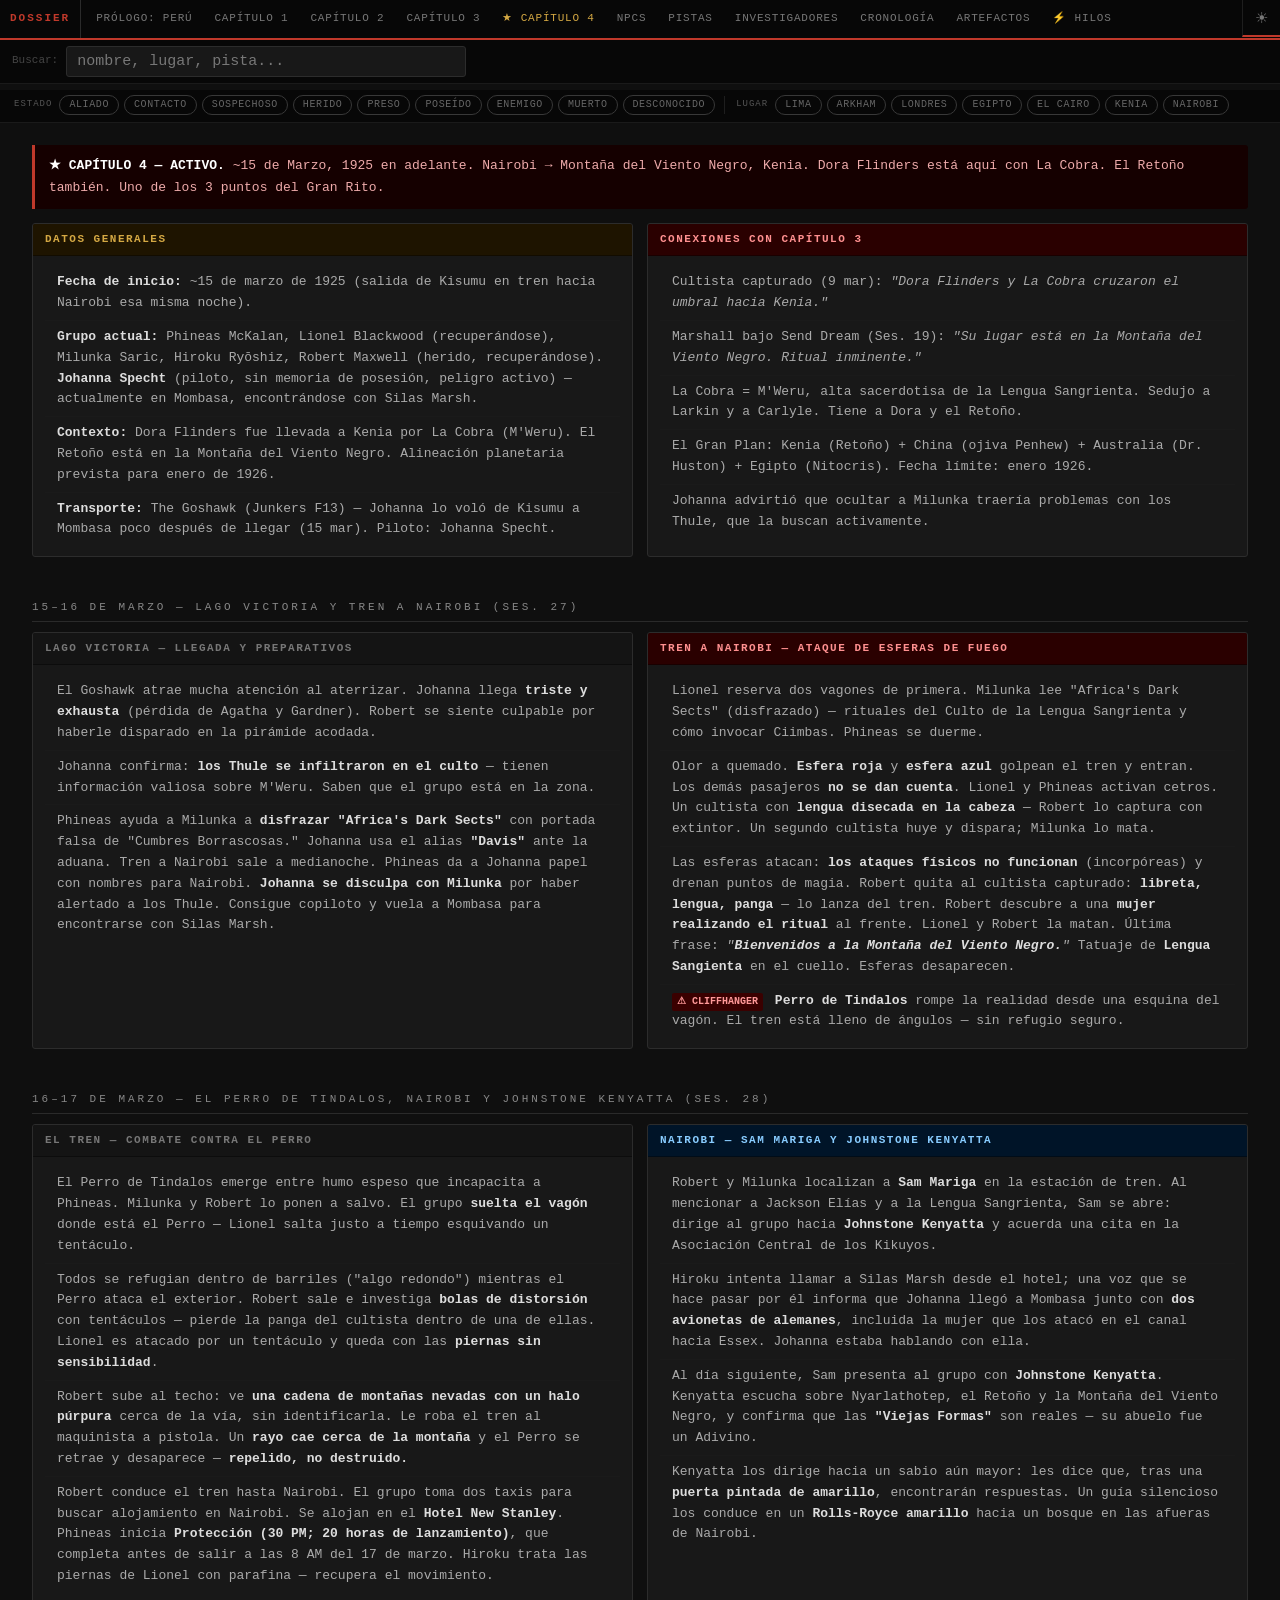
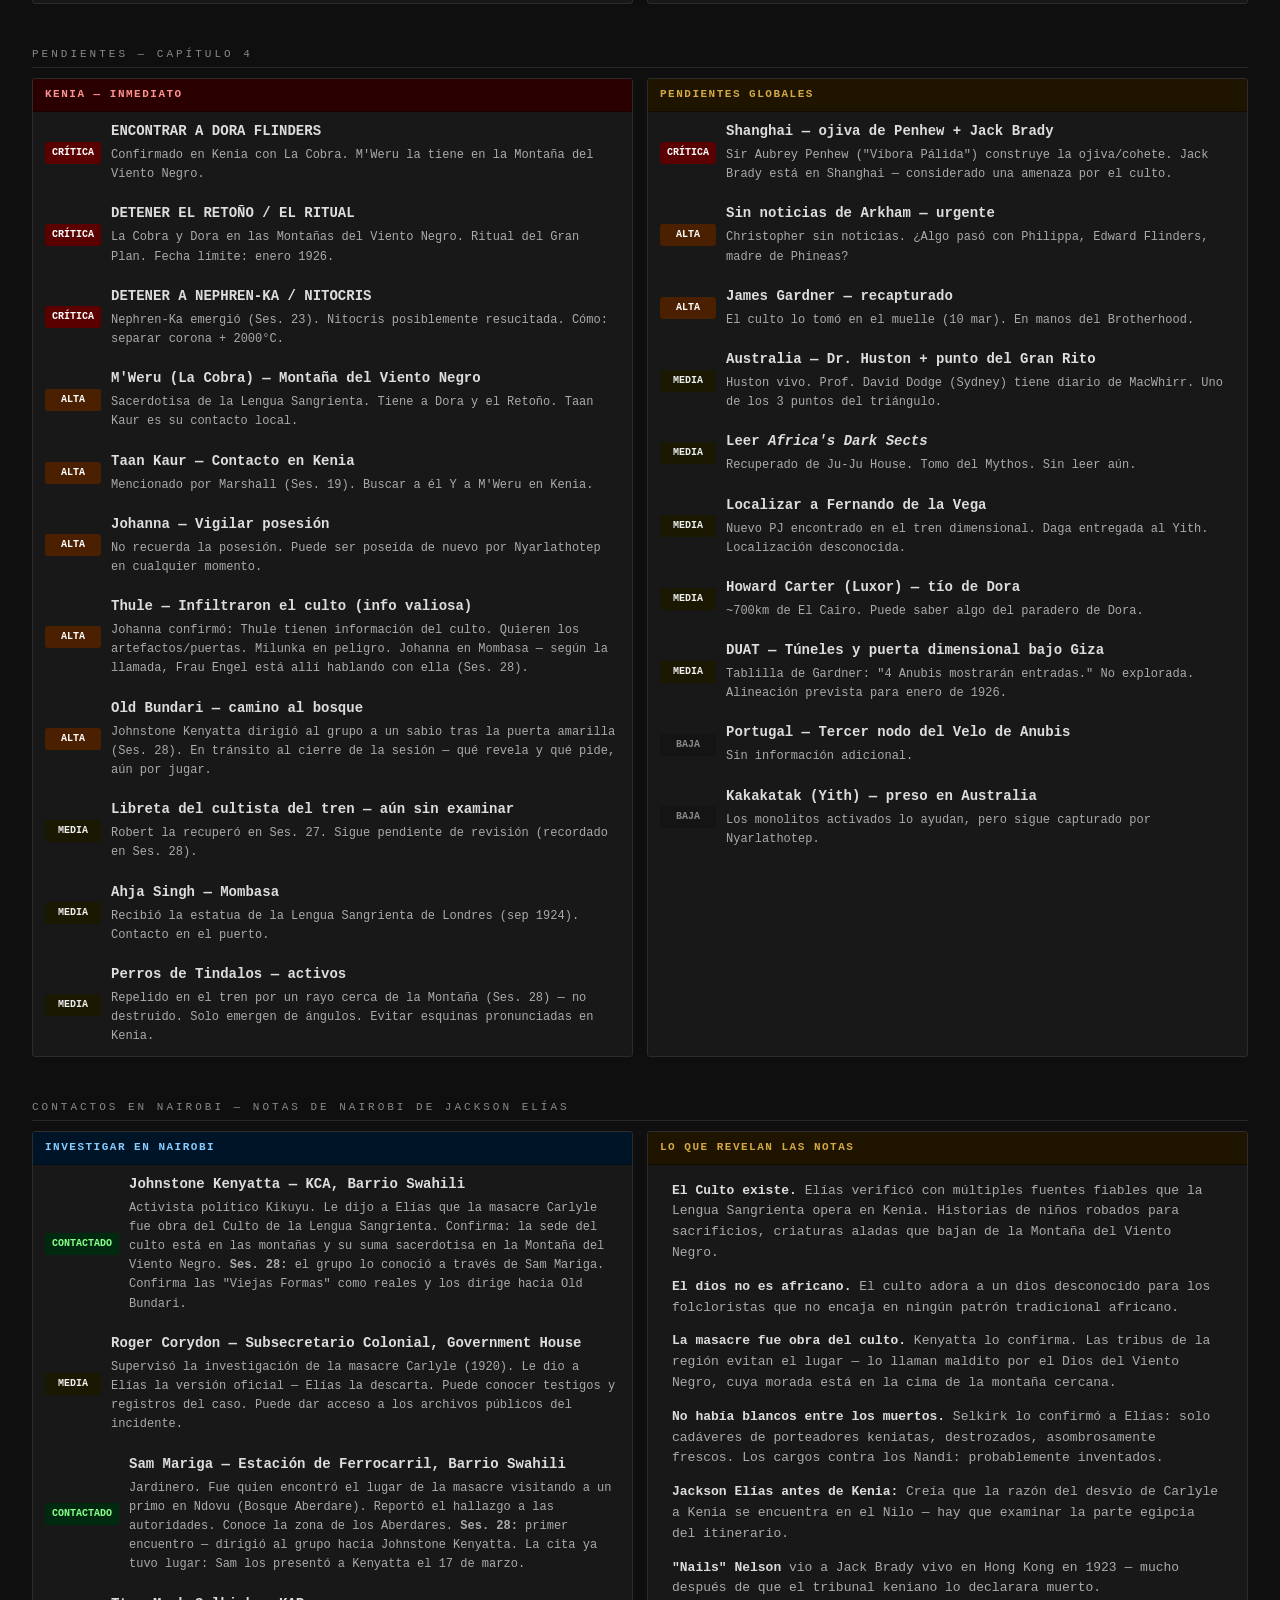
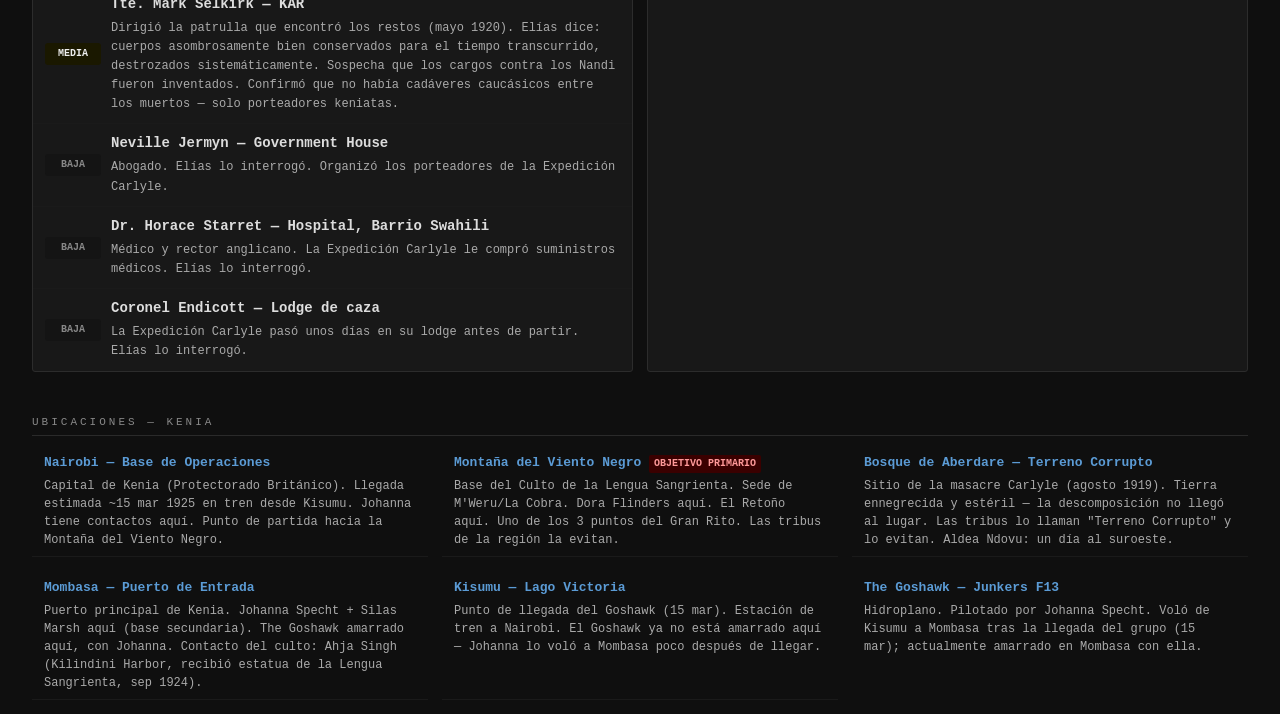
==== commit 0c67dcc1: "Update index.html" ====
--- a/index.html
+++ b/index.html
@@ -2022,7 +2022,8 @@
     <div class="pb">
       <div class="cols c2">
         <div>
-          <div class="ev"><b>10–11 Mar:</b> Escape iniciado en El Cairo el 10 → parada extra en Egipto (Aswan, día exacto sin precisar) por falta de combustible → Wadi Halfa el 11.</div>
+          <div class="ev"><b>10 Mar:</b> Escape de El Cairo → llegada a Aswan ese mismo día; reabastecimiento necesario por falta de combustible.</div>
+          <div class="ev"><b>11 Mar:</b> Aswan → Wadi Halfa, llegada al anochecer.</div>
           <div class="ev"><b>12 Mar:</b> Wadi Halfa → Khartoum.</div>
           <div class="ev"><b>13 Mar:</b> Khartoum → Malakal (anciano dinka vende combustible).</div>
           <div class="ev"><b>14 Mar:</b> Malakal → Juba.</div>
@@ -2155,8 +2156,8 @@
       <div class="pb">
         <div class="ev">El Perro de Tindalos emerge entre humo espeso que incapacita a Phineas. Milunka y Robert lo ponen a salvo. El grupo <b>suelta el vagón</b> donde está el Perro — Lionel salta justo a tiempo esquivando un tentáculo.</div>
         <div class="ev">Todos se refugian dentro de barriles ("algo redondo") mientras el Perro ataca el exterior. Robert sale e investiga <b>bolas de distorsión</b> con tentáculos — pierde la panga del cultista dentro de una de ellas. Lionel es atacado por un tentáculo y queda con las <b>piernas sin sensibilidad</b>.</div>
-        <div class="ev">Robert sube al techo: ve <b>montañas nevadas con un halo púrpura</b> (la Montaña del Viento Negro) cerca de la vía. Le roba el tren al maquinista a pistola. Un <b>rayo cae cerca de la montaña</b> y el Perro se retrae y desaparece — <b>repelido, no destruido.</b></div>
-        <div class="ev">Robert conduce el tren hasta Nairobi. El grupo toma dos taxis hacia el Barrio Rojo. Se alojan en el <b>Hotel New Stanley</b>. Phineas inicia <b>Protección (30 PM; 20 horas de lanzamiento)</b>, que completa antes de salir a las 8 AM del 17 de marzo. Hiroku trata las piernas de Lionel con parafina — recupera el movimiento.</div>
+        <div class="ev">Robert sube al techo: ve <b>una cadena de montañas nevadas con un halo púrpura</b> cerca de la vía, sin identificarla. Le roba el tren al maquinista a pistola. Un <b>rayo cae cerca de la montaña</b> y el Perro se retrae y desaparece — <b>repelido, no destruido.</b></div>
+        <div class="ev">Robert conduce el tren hasta Nairobi. El grupo toma dos taxis para buscar alojamiento en Nairobi. Se alojan en el <b>Hotel New Stanley</b>. Phineas inicia <b>Protección (30 PM; 20 horas de lanzamiento)</b>, que completa antes de salir a las 8 AM del 17 de marzo. Hiroku trata las piernas de Lionel con parafina — recupera el movimiento.</div>
       </div>
     </div>
     <div class="panel">
@@ -2181,7 +2182,7 @@
         <div class="ms"><span class="mp phi">ALTA</span><div class="mt"><b>M'Weru (La Cobra) — Montaña del Viento Negro</b><small>Sacerdotisa de la Lengua Sangrienta. Tiene a Dora y el Retoño. Taan Kaur es su contacto local.</small></div></div>
         <div class="ms"><span class="mp phi">ALTA</span><div class="mt"><b>Taan Kaur — Contacto en Kenia</b><small>Mencionado por Marshall (Ses. 19). Buscar a él Y a M'Weru en Kenia.</small></div></div>
         <div class="ms"><span class="mp phi">ALTA</span><div class="mt"><b>Johanna — Vigilar posesión</b><small>No recuerda la posesión. Puede ser poseída de nuevo por Nyarlathotep en cualquier momento.</small></div></div>
-        <div class="ms"><span class="mp phi">ALTA</span><div class="mt"><b>Thule — Infiltraron el culto (info valiosa)</b><small>Johanna confirmó: Thule tienen información del culto. Quieren los artefactos/puertas. Milunka en peligro. Johanna en Mombasa — Frau Engel confirmada ahí también (Ses. 28).</small></div></div>
+        <div class="ms"><span class="mp phi">ALTA</span><div class="mt"><b>Thule — Infiltraron el culto (info valiosa)</b><small>Johanna confirmó: Thule tienen información del culto. Quieren los artefactos/puertas. Milunka en peligro. Johanna en Mombasa — según la llamada, Frau Engel está allí hablando con ella (Ses. 28).</small></div></div>
         <div class="ms"><span class="mp phi">ALTA</span><div class="mt"><b>Old Bundari — camino al bosque</b><small>Johnstone Kenyatta dirigió al grupo a un sabio tras la puerta amarilla (Ses. 28). En tránsito al cierre de la sesión — qué revela y qué pide, aún por jugar.</small></div></div>
         <div class="ms"><span class="mp pmed">MEDIA</span><div class="mt"><b>Libreta del cultista del tren — aún sin examinar</b><small>Robert la recuperó en Ses. 27. Sigue pendiente de revisión (recordado en Ses. 28).</small></div></div>
         <div class="ms"><span class="mp pmed">MEDIA</span><div class="mt"><b>Ahja Singh — Mombasa</b><small>Recibió la estatua de la Lengua Sangrienta de Londres (sep 1924). Contacto en el puerto.</small></div></div>
@@ -2193,7 +2194,7 @@
       <div class="pb" style="padding:0">
         <div class="ms"><span class="mp pcrit">CRÍTICA</span><div class="mt"><b>Shanghai — ojiva de Penhew + Jack Brady</b><small>Sir Aubrey Penhew ("Víbora Pálida") construye la ojiva/cohete. Jack Brady está en Shanghai — considerado una amenaza por el culto.</small></div></div>
         <div class="ms"><span class="mp phi">ALTA</span><div class="mt"><b>Sin noticias de Arkham — urgente</b><small>Christopher sin noticias. ¿Algo pasó con Philippa, Edward Flinders, madre de Phineas?</small></div></div>
-        <div class="ms"><span class="mp phi">ALTA</span><div class="mt"><b>James Gardner — recapturado</b><small>El culto lo tomó en el muelle (10-11 mar). En manos del Brotherhood.</small></div></div>
+        <div class="ms"><span class="mp phi">ALTA</span><div class="mt"><b>James Gardner — recapturado</b><small>El culto lo tomó en el muelle (10 mar). En manos del Brotherhood.</small></div></div>
         <div class="ms"><span class="mp pmed">MEDIA</span><div class="mt"><b>Australia — Dr. Huston + punto del Gran Rito</b><small>Huston vivo. Prof. David Dodge (Sydney) tiene diario de MacWhirr. Uno de los 3 puntos del triángulo.</small></div></div>
         <div class="ms"><span class="mp pmed">MEDIA</span><div class="mt"><b>Leer <i>Africa's Dark Sects</i></b><small>Recuperado de Ju-Ju House. Tomo del Mythos. Sin leer aún.</small></div></div>
         <div class="ms"><span class="mp pmed">MEDIA</span><div class="mt"><b>Localizar a Fernando de la Vega</b><small>Nuevo PJ encontrado en el tren dimensional. Daga entregada al Yith. Localización desconocida.</small></div></div>
@@ -2295,7 +2296,7 @@
           <tr><td style="padding:2px 10px 2px 0">Christopher Doran</td><td style="padding:2px 10px;color:#555">Cap1</td><td style="padding:2px 10px;color:#88aaff">CONTACTO</td><td style="padding:2px 0;color:#888">Asistente de Lionel — recuperado, gestionando negocios y subasta en NY</td></tr>
           <tr><td style="padding:2px 10px 2px 0">Nikola Tesla</td><td style="padding:2px 10px;color:#555">Cap1</td><td style="padding:2px 10px;color:#66cc66">ALIADO</td><td style="padding:2px 0;color:#888">Inventor, colabora con Miskatonic, rescató a Hiroku, entregó aparato anti-criaturas</td></tr>
           <tr style="border-top:1px solid #222"><td style="padding:3px 10px 2px 0">Harrison Jones</td><td style="padding:2px 10px;color:#555">Cap1→4</td><td style="padding:2px 10px;color:#ff4444">ENEMIGO</td><td style="padding:2px 0;color:#888">Ex-PJ. Agente Thule. SS Morgan Endurance (11 feb). Cazador de artefactos. Paradero desconocido.</td></tr>
-          <tr><td style="padding:2px 10px 2px 0">Frau Engel</td><td style="padding:2px 10px;color:#555">Cap2→4</td><td style="padding:2px 10px;color:#ff4444">ENEMIGO</td><td style="padding:2px 0;color:#888">Agente Thule. Mujer rubia alemana. SS Morgan Endurance (11 feb). Confirmada en Mombasa (Ses. 28), junto a Johanna.</td></tr>
+          <tr><td style="padding:2px 10px 2px 0">Frau Engel</td><td style="padding:2px 10px;color:#555">Cap2→4</td><td style="padding:2px 10px;color:#ff4444">ENEMIGO</td><td style="padding:2px 0;color:#888">Agente Thule. Mujer rubia alemana. SS Morgan Endurance (11 feb). Según la llamada de Ses. 28, está en Mombasa hablando con Johanna.</td></tr>
           <tr><td style="padding:2px 10px 2px 0">Margareth Morgan</td><td style="padding:2px 10px;color:#555">Cap2→4</td><td style="padding:2px 10px;color:#ff4444">ENEMIGO</td><td style="padding:2px 0;color:#888">Esposa de Harrison Jones. Exploradora/cazadora de tesoros. Thule. SS Morgan Endurance (11 feb).</td></tr>
           <tr><td style="padding:2px 10px 2px 0">Edward Gavigan</td><td style="padding:2px 10px;color:#555">Cap2</td><td style="padding:2px 10px;color:#ff6666">MUERTO ✅</td><td style="padding:2px 0;color:#888">EL LEÓN. Espada de Lionel + disparos de Milunka (12 feb, Misr House)</td></tr>
           <tr><td style="padding:2px 10px 2px 0">Mickey Mahoney</td><td style="padding:2px 10px;color:#555">Cap2</td><td style="padding:2px 10px;color:#66cc66">ALIADO</td><td style="padding:2px 0;color:#888">Editor The Scoop, tabloid Londres. Conocía a Jackson. Da acceso a archivos</td></tr>
@@ -2305,9 +2306,9 @@
           <tr><td style="padding:2px 10px 2px 0">Johanna Specht</td><td style="padding:2px 10px;color:#555">Cap3+4</td><td style="padding:2px 10px;color:#ffaa44">PELIGRO</td><td style="padding:2px 0;color:#888">Alias "Davis." Se disculpó con Milunka. En Mombasa con Silas Marsh. Puede ser poseída de nuevo.</td></tr>
           <tr><td style="padding:2px 10px 2px 0">Bruja del Tren</td><td style="padding:2px 10px;color:#555">Cap4/Kenia</td><td style="padding:2px 10px;color:#ff6666">MUERTA</td><td style="padding:2px 0;color:#888">Invocó las esferas de fuego. Tatuaje de Lengua Sangienta. "Bienvenidos a la Montaña del Viento Negro."</td></tr>
           <tr><td style="padding:2px 10px 2px 0">Agatha Broadmoor</td><td style="padding:2px 10px;color:#555">Cap3</td><td style="padding:2px 10px;color:#cccccc">¿MUERTA?</td><td style="padding:2px 0;color:#888">Médium psíquica. Iba a ser sacrificada con Gardner. Si el ritual ocurrió: probablemente muerta.</td></tr>
-          <tr><td style="padding:2px 10px 2px 0">James Gardner</td><td style="padding:2px 10px;color:#555">Cap3</td><td style="padding:2px 10px;color:#ffaa44">RECAPTURADO</td><td style="padding:2px 0;color:#888">Arqueólogo de la Expedición Clive. Aliado de Agatha — descubrió que Clive miente y se rebeló contra la expedición. Capturado por el culto en el muelle (10-11 mar) antes del escape; tablilla dorada obtenida.</td></tr>
-          <tr><td style="padding:2px 10px 2px 0">Mahmoud</td><td style="padding:2px 10px;color:#555">Egipto</td><td style="padding:2px 10px;color:#ffaa44">CAPTURADO</td><td style="padding:2px 0;color:#888">Informante/señalero de la Brotherhood en los muelles del Nilo. Capturado por Robert (10-11 mar).</td></tr>
-          <tr><td style="padding:2px 10px 2px 0">Hassan Khalil</td><td style="padding:2px 10px;color:#555">Egipto</td><td style="padding:2px 10px;color:#88aaff">CONTACTO</td><td style="padding:2px 0;color:#888">Piloto contratado para The Goshawk. Expulsado por Johanna Specht en el escape del Nilo (10-11 mar).</td></tr>
+          <tr><td style="padding:2px 10px 2px 0">James Gardner</td><td style="padding:2px 10px;color:#555">Cap3</td><td style="padding:2px 10px;color:#ffaa44">RECAPTURADO</td><td style="padding:2px 0;color:#888">Arqueólogo de la Expedición Clive. Aliado de Agatha — descubrió que Clive miente y se rebeló contra la expedición. Capturado por el culto en el muelle (10 mar) antes del escape; tablilla dorada obtenida.</td></tr>
+          <tr><td style="padding:2px 10px 2px 0">Mahmoud</td><td style="padding:2px 10px;color:#555">Egipto</td><td style="padding:2px 10px;color:#ffaa44">CAPTURADO</td><td style="padding:2px 0;color:#888">Informante/señalero de la Brotherhood en los muelles del Nilo. Capturado por Robert (10 mar).</td></tr>
+          <tr><td style="padding:2px 10px 2px 0">Hassan Khalil</td><td style="padding:2px 10px;color:#555">Egipto</td><td style="padding:2px 10px;color:#88aaff">CONTACTO</td><td style="padding:2px 0;color:#888">Piloto contratado para The Goshawk. Expulsado por Johanna Specht en el escape del Nilo (10 mar).</td></tr>
           <tr><td style="padding:2px 10px 2px 0">Warren Besart</td><td style="padding:2px 10px;color:#555">Egipto</td><td style="padding:2px 10px;color:#88aaff">CONTACTO ✅</td><td style="padding:2px 0;color:#888">Encontrado en Puerta Roja, Calle de los Escorpiones (10 mar). Drogado/traumatizado. Declaración completa obtenida.</td></tr>
           <tr><td style="padding:2px 10px 2px 0">Martin Winfield</td><td style="padding:2px 10px;color:#555">Cap3</td><td style="padding:2px 10px;color:#ff6666">MUERTO</td><td style="padding:2px 0;color:#888">Cultista Brotherhood. Tenía órdenes de Clive de matar a Robert y Johanna. Eliminado afuera de la pirámide.</td></tr>
           <tr><td style="padding:2px 10px 2px 0">Ubaid</td><td style="padding:2px 10px;color:#555">Egipto</td><td style="padding:2px 10px;color:#88aaff">CONTACTO</td><td style="padding:2px 0;color:#888">Hijo de Nuri. Cuidó a Besart 2 años. Trabajó para Carlyle. Mutilado (brazo/hombro/cara). Sufre sueños recurrentes, al igual que Besart.</td></tr>
@@ -3185,7 +3186,7 @@
         <li>Agente de campo de la Thule-Gesellschaft. Mujer rubia alemana.</li>
         <li>A bordo del SS Morgan Endurance junto a Harrison Jones, Margareth Morgan y Torvak durante el ataque del Canal de la Mancha (11 feb).</li>
         <li>Escapó con Harrison Jones en el barco averiado tras la batalla naval.</li>
-        <li><b>Ses. 28 (confirmado):</b> Llegó a <b>Mombasa</b> en avioneta junto con Johanna Specht — según la voz que se hizo pasar por Silas Marsh, estaban hablando entre ellas. Motivo exacto de su presencia en Kenia no confirmado en mesa todavía.</li>
+        <li><b>Ses. 28 (noticia telefónica):</b> Según la voz que se hizo pasar por Silas Marsh, llegó a <b>Mombasa</b> en avioneta y estaba hablando con Johanna Specht. Los investigadores creen esa noticia; no presenciaron el encuentro.</li>
       </ul>
     </div>
     <span class="st se">ENEMIGO</span>
@@ -3613,7 +3614,7 @@
         <li>Tiene teorías sobre una <b>ciudad subterránea bajo la Esfinge (DUAT)</b> — está en lo correcto. "Las 4 caras de Anubis mostrarán las entradas a la ciudad eterna."</li>
         <li>Sabe (junto con Broadmoor) que los pergaminos que Clive tiene son sustitutos falsos.</li>
         <li><b>Ses. 25 — Rescatado en Giza</b> (9 mar). Tenía una <b>tablilla dorada</b>: <i>"El rostro de los 4 Anubis mostrará las entradas al DUAT, la ciudad eterna."</i> Entregó la tablilla al grupo.</li>
-        <li><span class="code-badge" style="background:#3a0000;color:#ff9999">⚠ RECAPTURADO — 10-11 Mar 1925</span> Capturado por cultistas de la Brotherhood en el muelle del Nilo <b>antes del escape en The Goshawk</b>. Johanna quedó devastada al enterarse. Paradero: desconocido (posiblemente sacrificado junto a Agatha Broadmoor).</li>
+        <li><span class="code-badge" style="background:#3a0000;color:#ff9999">⚠ RECAPTURADO — 10 Mar 1925</span> Capturado por cultistas de la Brotherhood en el muelle del Nilo <b>antes del escape en The Goshawk</b>. Johanna quedó devastada al enterarse. Paradero: desconocido (posiblemente sacrificado junto a Agatha Broadmoor).</li>
       </ul>
     </div>
     <span class="st sk">RECAPTURADO</span>
@@ -3815,7 +3816,7 @@
       <div class="nr">Informante Brotherhood · Muelles del Nilo, El Cairo</div>
       <ul class="nd">
         <li>Trabajaba como señalero/informante de la Brotherhood of the Black Pharaoh en los muelles del Nilo. Vigilaba el barco pesquero desde el puesto de té de Hakim.</li>
-        <li><b>Ses. 26 — Capturado por Robert Maxwell</b> antes del escape en The Goshawk (10-11 mar). Se derrumbó rápido bajo interrogatorio.</li>
+        <li><b>Ses. 26 — Capturado por Robert Maxwell</b> antes del escape en The Goshawk (10 mar). Se derrumbó rápido bajo interrogatorio.</li>
         <li>Confesó: celda de ataque de la Brotherhood en el <b>barco pesquero</b> (3 cultistas ocultos bajo lona) + segunda celda en la <b>caseta de combustible</b>. Esta información permitió al grupo planear el escape.</li>
       </ul>
     </div>
@@ -3828,7 +3829,7 @@
       <div class="nr">Piloto contratado · Muelles del Nilo, El Cairo</div>
       <ul class="nd">
         <li>Piloto contratado por el grupo en El Cairo para pilotar el hidroavión <i>The Goshawk</i> (Junkers F13). Desconocía completamente el contexto del culto.</li>
-        <li><b>Ses. 26 — Muelle del Nilo (10-11 mar):</b> Al llegar Johanna Specht en silla de ruedas, le ordenó bajarse del avión. Resistió — Hiroku Ryōshiz forcejó con él. Finalmente fue dejado en el muelle cuando el avión despegó bajo ataque del culto. Paradero posterior desconocido.</li>
+        <li><b>Ses. 26 — Muelle del Nilo (10 mar):</b> Al llegar Johanna Specht en silla de ruedas, le ordenó bajarse del avión. Resistió — Hiroku Ryōshiz forcejó con él. Finalmente fue dejado en el muelle cuando el avión despegó bajo ataque del culto. Paradero posterior desconocido.</li>
       </ul>
     </div>
     <span class="st sc">CONTACTO</span>
@@ -3859,11 +3860,11 @@
       <div class="nr">Cultista Lengua Sangrienta · Tren Kisumu–Nairobi</div>
       <ul class="nd">
         <li>Mujer que viajaba en el tren a Nairobi (madrugada del 16 mar). Realizaba un ritual en el vagón delantero que <b>invocaba dos esferas de fuego</b>: una roja y una azul.</li>
-        <li>Las esferas atacaban solo a los investigadores — los demás pasajeros solo veían "chispas raras." Eran invulnerables a ataques físicos; vulnerables a agua, arena y extintores.</li>
-        <li>Las esferas desaparecen al morir o perder el conocimiento la invocadora.</li>
+        <li>Las esferas atacaban solo a los investigadores — los demás pasajeros solo veían "chispas raras." Eran invulnerables a ataques físicos; vulnerables al agua y a los extintores, como comprobaron los investigadores.</li>
+        <li>Las esferas desaparecieron al morir la invocadora.</li>
         <li>Robert Maxwell la descubrió realizando el ritual. Lionel Blackwood y Robert Maxwell la mataron a tiros y espadazos.</li>
         <li>Últimas palabras: <span class="code-badge" style="background:#3a1a00;color:#ffbb88">"Bienvenidos a la Montaña del Viento Negro."</span></li>
-        <li>Llevaba un <b>tatuaje de la Lengua Sangrienta</b> en el cuello. El culto sabe que el grupo viene.</li>
+        <li>Llevaba un <b>tatuaje de la Lengua Sangrienta</b> en el cuello. Sus palabras corroboran la presencia del culto en la Montaña del Viento Negro.</li>
       </ul>
     </div>
     <span class="st sd">MUERTA</span>
@@ -3878,8 +3879,8 @@
       <ul class="nd">
         <li>Hombre grande, ~53 años, de ropa de trabajo desgastada. Contacto de Jackson Elías mencionado en sus notas de Nairobi.</li>
         <li>Robert y Milunka lo encontraron en la estación de tren. Al principio evasivo — se abrió al mencionar a <b>Jackson</b> y a la <b>Lengua Sangrienta</b>.</li>
-        <li>Dirige al grupo hacia <b>Johnstone Kenyatta</b>, a quien considera el futuro presidente de Kenia. Cita acordada para el día siguiente en la Asociación Central de los Kikuyos.</li>
-        <li>Defendió a los Nandi: "todos somos Kikuyu, desde yo hasta M'Weru" — en respuesta a la preocupación de Robert por los hombres ejecutados injustamente por la masacre Carlyle.</li>
+        <li>Dirige al grupo hacia <b>Johnstone Kenyatta</b>. Cita acordada para el día siguiente en la Asociación Central de los Kikuyos.</li>
+        <li>Ante la preocupación de Robert por los Nandi acusados de la masacre Carlyle, explica que él y los cultistas, incluida M'Weru, son Kikuyu. No incluye a los Nandi en esa afirmación.</li>
         <li>No conoce a Nails Nelson.</li>
       </ul>
     </div>
@@ -5200,13 +5201,13 @@
   <div class="clue">
     <span class="cid">#C4-2</span>
     <span class="cn">Esferas de Fuego — Vulnerabilidades y Mecánica</span>
-    <div class="cl">→ <span>CULTO KENIA / BRUJA / ESFERAS DE FUEGO</span>. Las esferas de fuego (una roja, una azul) son invocadas por la bruja y atacan <b>solo a los investigadores</b> — los demás pasajeros las ven como "chispas raras." Son <b>incorpóreas</b>: los ataques físicos no funcionan. Vulnerables a: <b>agua, arena y extintores</b>. Solo cesan cuando la invocadora muere, queda inconsciente, o son destruidas directamente. Los cultistas llevan <b>tocados de cuero rojo o lengua real</b> colgando de la frente como marca del culto.</div>
+    <div class="cl">→ <span>CULTO KENIA / BRUJA / ESFERAS DE FUEGO</span>. Las esferas de fuego (una roja, una azul) son invocadas por la bruja y atacan <b>solo a los investigadores</b> — los demás pasajeros las ven como "chispas raras." Son <b>incorpóreas</b>: los ataques físicos no funcionan. Los investigadores comprobaron su vulnerabilidad al <b>agua y a los extintores</b>. Desaparecieron al morir la invocadora. Los cultistas llevan <b>tocados de cuero rojo o lengua real</b> colgando de la frente como marca del culto.</div>
   </div>
 
   <div class="clue">
     <span class="cid">#C4-3</span>
-    <span class="cn">"Bienvenidos a la Montaña del Viento Negro" — El Culto Sabe que Vienen</span>
-    <div class="cl">→ <span>M'WERU / CULTO KENIA / EMBOSCADA</span>. La bruja del tren, antes de morir, dijo: <i>"Bienvenidos a la Montaña del Viento Negro."</i> Llevaba un <b>tatuaje de Lengua Sangienta</b> en el cuello. El culto de M'Weru sabe que el grupo viene — les están esperando. La emboscada en el tren fue deliberada y organizada. El grupo llegará a Nairobi sin el factor sorpresa.</div>
+    <span class="cn">"Bienvenidos a la Montaña del Viento Negro" — Presencia del Culto Corroborada</span>
+    <div class="cl">→ <span>M'WERU / CULTO KENIA / EMBOSCADA</span>. La bruja del tren, antes de morir, dijo: <i>"Bienvenidos a la Montaña del Viento Negro."</i> Llevaba un <b>tatuaje de Lengua Sangienta</b> en el cuello. Los investigadores ya sabían que el culto está en la Montaña del Viento Negro; las palabras de la bruja lo corroboran.</div>
   </div>
 
   <div class="clue">
@@ -5231,13 +5232,13 @@
 
   <div class="clue">
     <span class="cid">#C4-7</span>
-    <span class="cn">Montaña del Viento Negro — Primer Avistamiento Visual</span>
-    <div class="cl">→ <span>MONTAÑA DEL VIENTO NEGRO / M'WERU</span>. Desde el techo del tren, Robert Maxwell ve <b>montañas nevadas</b> rodeadas de un <b>color púrpura como una aurora</b>, cerca de la vía antes de llegar a Nairobi. Primera confirmación visual del objetivo final del grupo. Un rayo cayó cerca de la montaña en el momento en que el Perro de Tindalos se retrajo — posible conexión no confirmada entre el fenómeno y la Montaña.</div>
+    <span class="cn">Cordillera sin identificar — Halo Púrpura</span>
+    <div class="cl">→ <span>CORDILLERA / HALO PÚRPURA / PERRO DE TINDALOS</span>. Desde el techo del tren, Robert Maxwell ve <b>una cadena de montañas nevadas</b> rodeada de un <b>halo púrpura como una aurora</b>, cerca de la vía antes de llegar a Nairobi. El grupo no identificó el lugar. Un rayo cayó cerca de esas montañas cuando el Perro de Tindalos se retrajo; la relación entre ambos fenómenos no está aclarada.</div>
   </div>
 
   <div class="clue">
     <span class="cid">#C4-8</span>
-    <span class="cn">Frau Engel Confirmada en Mombasa — Junto a Johanna</span>
+    <span class="cn">Noticia Telefónica — Engel y Johanna en Mombasa</span>
     <div class="cl">→ <span>THULE / JOHANNA / MOMBASA</span>. Una voz que se hace pasar por Silas Marsh informa por teléfono a Hiroku que llegaron <b>dos avionetas con alemanes</b> a Mombasa, y que entre ellos está la mujer que atacó al grupo durante la emboscada naval del canal hacia Essex — <b>Frau Engel</b>. Johanna estaba hablando con ella. No está claro si Johanna coopera voluntariamente o está bajo vigilancia/coacción Thule.</div>
   </div>
 
@@ -5431,7 +5432,7 @@
         <div class="ev"><b>Cap. 3 (Ses. 25):</b> Giza: noquea al taxista, mata hienas con Phineas. Museo: <b>interpreta los jeroglíficos de la tablilla dorada</b> (DUAT y los 4 Anubis). Conecta la declaración de Besart con el mapa del Gran Plan.</div>
         <div class="ev"><b>Cap. 3 (Ses. 26):</b> Muelles: rompe silla para intimidar al informante (confirma captura de Gardner). Usa bidón como arma. <span class="code-badge" style="background:#3a0000;color:#ff9999">CAE AL AGUA</span> junto a Lionel — ambos arrastrados hacia los flotadores, rescatados por Hiroku. Recuperándose durante el vuelo de 5 días. Se siente culpable por haber disparado a Johanna en la pirámide.</div>
         <div class="ev"><b>Cap. 4 (Ses. 27):</b> Lago Victoria — ayuda a bajar a Johanna del avión. Tren: <b>captura cultista con extintor</b>, le quita libreta + lengua + panga, lo lanza del tren. Descubre a la bruja del ritual en el vagón delantero. La mata junto con Lionel a tiros y espadazos. Actualmente en tránsito a Nairobi, Kenia.</div>
-        <div class="ev"><b>Cap. 4 (Ses. 28):</b> Carga a Phineas incapacitado hacia la locomotora. Grita a Hiroku que suelte el vagón del Perro. Investiga las bolas de distorsión que deja el Perro — <b>una de ellas se traga la panga</b> del cultista al tocarlas. Sube al techo del tren: ve la Montaña del Viento Negro con un halo púrpura. <b>Le roba el tren al maquinista a pistola</b> cuando el Perro vuelve — un rayo cerca de la montaña lo hace retraerse. Conduce el tren hasta Nairobi. Localiza a Sam Mariga en la estación mencionando a Jackson Elías. Presente en la reunión con Johnstone Kenyatta — pide por Nails Nelson, pide a Sam que los acompañe hacia Bundari.</div>
+        <div class="ev"><b>Cap. 4 (Ses. 28):</b> Carga a Phineas incapacitado hacia la locomotora. Grita a Hiroku que suelte el vagón del Perro. Investiga las bolas de distorsión que deja el Perro — <b>una de ellas se traga la panga</b> del cultista al tocarlas. Sube al techo del tren: ve una cadena de montañas nevadas con un halo púrpura, sin identificarla. <b>Le roba el tren al maquinista a pistola</b> cuando el Perro vuelve — un rayo cerca de la montaña lo hace retraerse. Conduce el tren hasta Nairobi. Localiza a Sam Mariga en la estación mencionando a Jackson Elías. Presente en la reunión con Johnstone Kenyatta — pide por Nails Nelson, pide a Sam que los acompañe hacia Bundari.</div>
       </div>
     </div>
 
@@ -5603,8 +5604,8 @@
       <div class="tl"><div class="td">9–10 Mar — museo</div><div class="te"><b>Análisis, interrogatorio y DUAT.</b> Robert interpreta la tablilla: "4 Anubis mostrarán entradas al DUAT." Confirmado: Kenia + Australia + China. Phineas investiga cómo destruir a Nitocris: separar corona + 2000°C. Antes de la llegada de Malik, el cultista capturado declara que Dora cruzó el umbral con La Cobra hacia KENIA; Robert lo mata con el líquido negro. Malik llega a las 7 AM del 10 mar: interpreta las inscripciones astronómicas de la tablilla y determina que la alineación vinculada al Gran Plan ocurrirá en enero de 1926. El día exacto aún no ha sido revelado al grupo.</div></div>
       <div class="tl"><div class="td">10 Mar — avión</div><div class="te"><b>Junkers F13 localizado.</b> Gardner menciona avión de Johanna (para escapar con Gardner y Agatha). Encontrado en muelles del Nilo. Piloto contratado. Christopher (NY): sin noticias de Arkham — terriblemente preocupados.</div></div>
       <div class="tl"><div class="td">10 Mar — Besart</div><div class="te"><b>Warren Besart encontrado.</b> Embajada francesa (Louise reconoce a Lionel). Puerta Roja, Calle de los Escorpiones (Darb al-Ahmar). Besart drogado/traumatizado. Hiroku intenta reducir el efecto de las drogas y logra calmarlo para conversar. Besart declara: expedición Carlyle → pirámide acodada → rituales Meidum → criatura de 5 cabezas → esfinges en fila → Ubaid lo cuidó 2 años. Solo el hachís ayuda.</div></div>
-      <div class="tl"><div class="td">10–11 Mar — Escape iniciado el 10</div><div class="te"><b>Escape caótico de El Cairo — The Goshawk despega.</b> Mahmoud capturado y confiesa. Johanna llega en silla de ruedas (piernas heridas). Gardner no está — recapturado. Tormenta de arena + tambores + cultistas armados. Lionel y Robert caen al agua → Hiroku los salva. Milunka maniobra, segundo intento → The Goshawk despega. Figura de túnicas blancas en el muelle (¿Omar al-Shakti?). <span class="code-badge" style="background:#1a3a1a;color:#88ff88">✅ FIN DEL CAPÍTULO EGIPTO.</span></div></div>
-      <div class="tl"><div class="td">10–11 Mar — tras el escape</div><div class="te"><b>Reabastecimiento + Revelaciones de Johanna.</b> Parada en Egipto (falta combustible). Johanna no recuerda la posesión. Cuenta que los Thule quieren el libro/puerta para ventaja en guerra. Acepta llevar al grupo a Nairobi. Decisión: ir a Kenia — Dora está allí. El itinerario sitúa la llegada a Wadi Halfa el 11 de marzo; el día exacto de la parada previa en Aswan no está precisado.</div></div>
+      <div class="tl"><div class="td">10 Mar — Escape de El Cairo</div><div class="te"><b>Escape caótico de El Cairo — The Goshawk despega.</b> Mahmoud capturado y confiesa. Johanna llega en silla de ruedas (piernas heridas). Gardner no está — recapturado. Tormenta de arena + tambores + cultistas armados. Lionel y Robert caen al agua → Hiroku los salva. Milunka maniobra, segundo intento → The Goshawk despega. Figura de túnicas blancas en el muelle (¿Omar al-Shakti?). <span class="code-badge" style="background:#1a3a1a;color:#88ff88">✅ FIN DEL CAPÍTULO EGIPTO.</span></div></div>
+      <div class="tl"><div class="td">10 Mar — Aswan, tras el escape</div><div class="te"><b>Reabastecimiento + Revelaciones de Johanna.</b> Llegada a Aswan el mismo día del escape; necesitan recargar combustible. Johanna no recuerda la posesión. Cuenta que los Thule quieren el libro/puerta para ventaja en guerra. Acepta llevar al grupo a Nairobi. Decisión: ir a Kenia — Dora está allí. El viaje continúa hacia Wadi Halfa, con llegada al anochecer del 11 de marzo.</div></div>
       <div class="tl"><div class="td">12-15 Mar</div><div class="te"><b>Vuelo hacia Kenia.</b> Khartoum (12 mar) → Malakal (13 mar) → Juba (14 mar) → Lago Victoria/Kisumu (15 mar). Hiroku atiende heridas de todos. Tren nocturno a Nairobi esa misma noche.</div></div>
     </div>
   </div>
@@ -5613,9 +5614,9 @@
     <div class="ph red">Línea de Tiempo — ★ Capítulo 4: Kenia (Mar 1925+) <span class="code-badge" style="background:#ff4444;color:#fff">ACTIVO</span></div>
     <div class="pb" style="padding:0">
       <div class="tl"><div class="td">15 Mar — Lago Victoria</div><div class="te"><b>Llegada a Kisumu. Preparativos.</b> El Goshawk atrae atención al aterrizar. Johanna triste y cansada (alias "Davis" ante aduana). Confirma: Thule infiltraron el culto de la Lengua Sangrienta — tienen inteligencia valiosa sobre M'Weru. Phineas cubre Africa's Dark Sects con portada falsa ("Cumbres Borrascosas"). Phineas entrega papel con contactos a Johanna. Johanna se disculpa con Milunka por haberla delatado a los Thule. Johanna sale en avioneta hacia Mombasa para reunirse con Silas Marsh. Tren a Nairobi a medianoche.</div></div>
-      <div class="tl"><div class="td">15-16 Mar — Tren a Nairobi</div><div class="te"><b>Ataque en el tren — Esferas de fuego.</b> Milunka lee Africa's Dark Sects: rituales del Culto de la Lengua Sangrienta e invocación de Ciimbas. Dos esferas de fuego (roja + azul) atacan solo al grupo — los demás pasajeros solo ven "chispas raras." Incorpóreas: la física no funciona; vulnerables a agua, arena y extintores. Cultista capturado (libreta, lengua disecada, panga) → Robert lo lanza del tren. Segundo cultista huye → Milunka lo mata a tiros. Robert descubre a la bruja realizando el ritual en el vagón delantero → Lionel y Robert la matan. <span class="code-badge" style="background:#1a3a1a;color:#88ff88">✓ BRUJA MUERTA</span> Últimas palabras: <i>"Bienvenidos a la Montaña del Viento Negro."</i> Esferas desaparecen. <span class="code-badge" style="background:#ff4444;color:#fff">⚠ CLIFFHANGER — PERRO DE TINDALOS</span> Pezuña emerge desde una esquina del vagón. Sin habitación segura disponible.</div></div>
-      <div class="tl"><div class="td">16 Mar — 3-4 AM, el tren</div><div class="te"><b>Combate contra el Perro de Tindalos.</b> Humo espeso incapacita a Phineas. El grupo suelta el vagón donde está el Perro — Lionel esquiva un tentáculo al saltar. Todos se refugian en barriles. Robert investiga bolas de distorsión y pierde la panga del cultista. Lionel queda con las piernas sin sensibilidad. Robert ve la Montaña del Viento Negro (halo púrpura) desde el techo, roba el tren a pistola. Un rayo cerca de la montaña hace que el Perro se retraiga. <span class="code-badge" style="background:#3a1a00;color:#ffbb88">⚠ REPELIDO, NO DESTRUIDO</span></div></div>
-      <div class="tl"><div class="td">16 Mar — mañana, Nairobi</div><div class="te"><b>Llegada a Nairobi — Hotel New Stanley.</b> Robert conduce el tren hasta la ciudad. El grupo se aloja en el New Stanley (Barrio Rojo). Phineas inicia Protección (30 PM; 20 horas de lanzamiento). Hiroku trata las piernas de Lionel con parafina — recupera el movimiento.</div></div>
+      <div class="tl"><div class="td">15-16 Mar — Tren a Nairobi</div><div class="te"><b>Ataque en el tren — Esferas de fuego.</b> Milunka lee Africa's Dark Sects: rituales del Culto de la Lengua Sangrienta e invocación de Ciimbas. Dos esferas de fuego (roja + azul) atacan solo al grupo — los demás pasajeros solo ven "chispas raras." Incorpóreas: la física no funciona; vulnerables al agua y a los extintores, como comprobaron los investigadores. Cultista capturado (libreta, lengua disecada, panga) → Robert lo lanza del tren. Segundo cultista huye → Milunka lo mata a tiros. Robert descubre a la bruja realizando el ritual en el vagón delantero → Lionel y Robert la matan. <span class="code-badge" style="background:#1a3a1a;color:#88ff88">✓ BRUJA MUERTA</span> Últimas palabras: <i>"Bienvenidos a la Montaña del Viento Negro."</i> Esferas desaparecen. <span class="code-badge" style="background:#ff4444;color:#fff">⚠ CLIFFHANGER — PERRO DE TINDALOS</span> Pezuña emerge desde una esquina del vagón. Sin habitación segura disponible.</div></div>
+      <div class="tl"><div class="td">16 Mar — 3-4 AM, el tren</div><div class="te"><b>Combate contra el Perro de Tindalos.</b> Humo espeso incapacita a Phineas. El grupo suelta el vagón donde está el Perro — Lionel esquiva un tentáculo al saltar. Todos se refugian en barriles. Robert investiga bolas de distorsión y pierde la panga del cultista. Lionel queda con las piernas sin sensibilidad. Robert ve desde el techo una cadena de montañas nevadas con un halo púrpura, sin identificarla; roba el tren a pistola. Un rayo cerca de la montaña hace que el Perro se retraiga. <span class="code-badge" style="background:#3a1a00;color:#ffbb88">⚠ REPELIDO, NO DESTRUIDO</span></div></div>
+      <div class="tl"><div class="td">16 Mar — mañana, Nairobi</div><div class="te"><b>Llegada a Nairobi — Hotel New Stanley.</b> Robert conduce el tren hasta la ciudad. El grupo se aloja en el New Stanley, en Nairobi. Phineas inicia Protección (30 PM; 20 horas de lanzamiento). Hiroku trata las piernas de Lionel con parafina — recupera el movimiento.</div></div>
       <div class="tl"><div class="td">16 Mar — estación de tren</div><div class="te"><b>Sam Mariga.</b> Robert y Milunka lo localizan en la estación. Al mencionar a Jackson Elías y a la Lengua Sangrienta, Mariga se abre: dirige al grupo hacia Johnstone Kenyatta. Cita acordada para el día siguiente en la Asociación Central de los Kikuyos.</div></div>
       <div class="tl"><div class="td">16 Mar — hotel, llamada a Mombasa</div><div class="te"><b>Llamada atribuida a Silas Marsh: Frau Engel en Mombasa.</b> Hiroku intenta llamar a Silas; una voz que se hace pasar por él informa que Johanna llegó junto con dos avionetas de alemanes — incluida la mujer que los atacó en el canal hacia Essex (Frau Engel). Johanna hablando con ella. Hiroku sugiere cambiar de hotel — descartado por el ritual de Phineas en marcha.</div></div>
       <div class="tl"><div class="td">17 Mar — Asociación Central de los Kikuyos</div><div class="te"><b>Johnstone Kenyatta.</b> Phineas completó Protección antes de la salida del hotel a las 8 AM. Sam presenta al grupo. Kenyatta confirma que las "Viejas Formas" son reales — su abuelo fue un Adivino. Escucha sobre el Retoño y la Montaña del Viento Negro; no sabe cómo sabotear el ritual. Dirige al grupo hacia Old Bundari: tras una puerta amarilla encontrarán respuestas. Un guía silencioso los conduce en un Rolls-Royce amarillo hacia un bosque fuera de Nairobi. <b>FIN DE SESIÓN 28.</b></div></div>
@@ -5997,7 +5998,7 @@
       <div class="pb">
         <div class="ev"><b>Alta sacerdotisa</b> del Culto de la Lengua Sangrienta. Base: Montaña del Viento Negro, Kenia central.</div>
         <div class="ev"><span class="code-badge" style="background:#ff4444;color:#fff">TIENE A DORA FLINDERS</span> "Dora Flinders y La Cobra cruzaron el umbral hacia Kenia" (cultista capturado, Ses. 25). Custodia El Retoño.</div>
-        <div class="ev"><b>Coordina con Taan Kaur</b> (contacto local, identidad desconocida). El culto sabe que el grupo viene — emboscada en el tren (Ses. 27).</div>
+        <div class="ev"><b>Coordina con Taan Kaur</b> (contacto local, identidad desconocida). Las palabras de la bruja del tren corroboran la presencia del culto en la Montaña del Viento Negro (Ses. 27).</div>
         <div class="ev"><b>También conocida como:</b> Anastasia, "Bunay" (foto de la Expedición Carlyle), "Mi Sacerdotisa" (Carlyle). Sedujo a Larkin (1921) y Carlyle (1918-1919).</div>
       </div>
     </div>
@@ -6006,7 +6007,7 @@
       <div class="pb">
         <div class="ev">Persiguen al grupo por haber viajado al pasado (Ses. 21). Emergen de <b>ángulos/esquinas pronunciadas</b>. Solo emergen de ángulos — no de superficies curvas.</div>
         <div class="ev">Primer avistamiento: 5:55 AM, 8 mar (Hotel Shepheard's, pared con ángulo).</div>
-        <div class="ev"><b>Ses. 27-28:</b> Pezuña emergió desde una esquina del vagón del tren (madrugada 15-16 mar). El grupo soltó el vagón, se refugió en barriles, y <b>un rayo cerca de la Montaña del Viento Negro</b> hizo que el Perro se retrajera. <span class="code-badge" style="background:#3a1a00;color:#ffbb88">⚠ REPELIDO, NO DESTRUIDO</span> Amenaza sigue abierta.</div>
+        <div class="ev"><b>Ses. 27-28:</b> Pezuña emergió desde una esquina del vagón del tren (madrugada 15-16 mar). El grupo soltó el vagón, se refugió en barriles, y <b>un rayo cerca de las montañas vistas desde el tren</b> hizo que el Perro se retrajera. <span class="code-badge" style="background:#3a1a00;color:#ffbb88">⚠ REPELIDO, NO DESTRUIDO</span> Amenaza sigue abierta.</div>
         <div class="ev"><b>Única defensa conocida:</b> refugio con sellos de protección del Museo de El Cairo (Ali Kafour). <b>Buscar equivalente en Nairobi.</b></div>
       </div>
     </div>
@@ -6019,7 +6020,7 @@
         <div class="ev"><b>Johanna confirmó (Ses. 27):</b> los Thule infiltraron el Culto de la Lengua Sangrienta — tienen inteligencia sobre M'Weru. Posible fuente de información sobre la Montaña del Viento Negro.</div>
         <div class="ev"><span class="code-badge" style="background:#3a0000;color:#ff9999">⚠ KISUMU</span> Los Thule se dirigen a Kisumu (Lago Victoria). <b>The Goshawk</b> ya no está amarrado ahí — Johanna lo voló a Mombasa poco después de llegar el grupo. Qué encuentran los Thule en Kisumu queda por verse.</div>
         <div class="ev">Agentes conocidos: <b>Harrison Jones</b> + <b>Margareth Morgan</b> (cazadores de artefactos), <b>Frau Engel</b> (campo), <b>Torvald Müller</b> (paradero desconocido), <b>Johanna Specht</b> en Mombasa (puede ser reposeída).</div>
-        <div class="ev"><span class="code-badge" style="background:#3a0000;color:#ff9999">⚠ CONFIRMADO SES. 28</span> <b>Frau Engel llegó a Mombasa</b> en avioneta junto con Johanna — según la voz que se hizo pasar por Silas Marsh, estaban hablando entre ellas. Naturaleza del contacto no confirmada en mesa.</div>
+        <div class="ev"><span class="code-badge" style="background:#3a0000;color:#ff9999">⚠ NOTICIA TELEFÓNICA SES. 28</span> Los investigadores creen que <b>Frau Engel está en Mombasa hablando con Johanna</b>, según la voz que se hizo pasar por Silas Marsh. No presenciaron ese encuentro.</div>
       </div>
     </div>
     <div class="panel">
@@ -6081,7 +6082,7 @@
         <div class="ev"><b>Herbert West</b> — trabajó con Rupert Merryweather en Miskatonic. Mismo suero ambarino. Armitage no elabora. Paradero desconocido.</div>
         <div class="ev"><b>Henry Yeoward (Londres):</b> Compró los libros de Carlyle a Erica — colección con vínculos Mythos directos. Opera en los mismos círculos donde el culto era activo. Nunca investigado. Su motivación real: desconocida.</div>
         <div class="ev"><b>Nitocris resucitada</b> — si está activa, ¿qué significa para el grupo? ¿Cómo destruirla ahora? (Requiere >2000°C, separar la corona).</div>
-        <div class="ev"><b>James Gardner</b> — recapturado por la Brotherhood en los muelles del Nilo (10-11 mar). Posiblemente sacrificado. Estado desconocido.</div>
+        <div class="ev"><b>James Gardner</b> — recapturado por la Brotherhood en los muelles del Nilo (10 mar). Posiblemente sacrificado. Estado desconocido.</div>
         <div class="ev"><b>Agatha Broadmoor</b> — iba a ser sacrificada junto a Gardner. Estado incierto — probablemente muerta.</div>
         <div class="ev"><b>Dora Flinders — Sus padres:</b> Edward = Nefren-Ka, Leyla = Nitocris (sueño profético, Ses. 19). Los posibles roles ancestrales de sus padres son una interpretación abierta del sueño; sus implicaciones siguen sin confirmarse.</div>
         <div class="ev"><b>Libreta del cultista del tren</b> — contenido no examinado aún. Puede tener info sobre la Montaña del Viento Negro y contactos en Nairobi.</div>
@@ -6179,11 +6180,11 @@
 
   <div class="stitle">Red Global del Culto — Estado Ses. 28</div>
   <div class="cols c3">
-    <div class="loc"><div class="ln">★ Kenia — Montaña del Viento Negro <span class="code-badge" style="background:#ff4444;color:#fff">ARCO ACTUAL</span></div><div class="ld">Origen del culto. M'Weru (La Cobra) + Taan Kaur. Dora Flinders capturada aquí. El Retoño. Culto sabe que el grupo viene. ETA grupo: ~16 mar 1925.</div></div>
+    <div class="loc"><div class="ln">★ Kenia — Montaña del Viento Negro <span class="code-badge" style="background:#ff4444;color:#fff">ARCO ACTUAL</span></div><div class="ld">Origen del culto. M'Weru (La Cobra) + Taan Kaur. Dora Flinders capturada aquí. El Retoño. Presencia del culto en la montaña corroborada por las palabras de la bruja del tren (Ses. 27). ETA grupo: ~16 mar 1925.</div></div>
     <div class="loc"><div class="ln">NYC / Harlem <span class="code-badge" style="background:#1a3a1a;color:#88ff88">DESMANTELADO (parcial)</span></div><div class="ld">M'Dari ✅ MUERTO (confirmado tabla interna culto, Ses. 24). Robson ✅ MUERTO. Hilton Adams LIBRE ✅. Chakota: compuerta cerrada, sin noticias del lugar desde el 27 enero. Red de túneles sin liderazgo activo.</div></div>
     <div class="loc"><div class="ln">Londres <span class="code-badge" style="background:#1a3a1a;color:#88ff88">✅ DESCABEZADO</span></div><div class="ld">✅ MUERTOS (12–13 feb): Gavigan + Shafik + Silas N'Kwane + Frank Marshall + Miles Shipley + Ssathasaa. Misr House DESTRUIDA. Residuales: Harrison Jones + Engel (Thule, escaparon en SS Morgan Endurance averiado). Henson Mfg. (Derby) operativa.</div></div>
-    <div class="loc"><div class="ln">Egipto / El Cairo <span class="code-badge" style="background:#3a0000;color:#ff9999">ACTIVO</span></div><div class="ld">Omar al-Shakti tiene los 3 artefactos de Nitocris. Resurrección probablemente completada (9 mar). No confrontado. Grupo escapó 10-11 mar.</div></div>
-    <div class="loc"><div class="ln">Mombasa <span class="code-badge" style="background:#88aaff;color:#000">CONTACTO ALIADO + AMENAZA THULE</span></div><div class="ld">Johanna Specht + Silas Marsh. Ahja Singh (contacto del culto en Kilindini Harbor — pero puede tener intel). Johanna puede ser reposeída. <b>Frau Engel (Thule) confirmada aquí (Ses. 28)</b>, hablando con Johanna — naturaleza del contacto sin determinar.</div></div>
+    <div class="loc"><div class="ln">Egipto / El Cairo <span class="code-badge" style="background:#3a0000;color:#ff9999">ACTIVO</span></div><div class="ld">Omar al-Shakti tiene los 3 artefactos de Nitocris. Resurrección probablemente completada (9 mar). No confrontado. Grupo escapó 10 mar.</div></div>
+    <div class="loc"><div class="ln">Mombasa <span class="code-badge" style="background:#88aaff;color:#000">CONTACTO ALIADO + AMENAZA THULE</span></div><div class="ld">Johanna Specht + Silas Marsh. Ahja Singh (contacto del culto en Kilindini Harbor — pero puede tener intel). Johanna puede ser reposeída. <b>Según la llamada de Ses. 28, Frau Engel está aquí hablando con Johanna</b>; los investigadores no presenciaron el encuentro.</div></div>
     <div class="loc"><div class="ln">Shanghai <span class="code-badge" style="background:#3a1a00;color:#ffbb88">CONFIRMADO ACTIVO</span></div><div class="ld">Ho Fang, 15 Kaoyang St. + Stumbling Tiger Bar. Penhew construye ojiva. Jack Brady como obstáculo. Ivory Wind transporta componentes.</div></div>
     <div class="loc"><div class="ln">Australia <span class="code-badge" style="background:#3a1a00;color:#ffbb88">CONFIRMADO ACTIVO</span></div><div class="ld">Dr. Huston vivo, Port Darwin. Randolph Shipping. Kakakatak (Yith) preso aquí. Prof. David Dodge (Sydney) tiene diario de MacWhirr.</div></div>
     <div class="loc"><div class="ln">Portugal <span class="code-badge" style="background:#1a2a3a;color:#aaccff">PISTA</span></div><div class="ld">Tercer nodo holográfico del Velo de Anubis. Sin intel. Posible nodo Mythos.</div></div>
@@ -6228,7 +6229,7 @@
       <div class="ev"><b>Phineas ↔ fe:</b> Fe bajo ataque desde Ses. 20. Nyarlathotep se le apareció como Cristo. Se dibujó una cruz en sangre. Carga el rosario. Mantiene la fe pero dañada.</div>
       <div class="ev"><b>Lionel ↔ trato con el Yith:</b> Resucitado por Kakakatak (Ses. 21) a costa de los artefactos defensivos. Tiene tos persistente por esporas de Larkin. Completamente funcional con todos sus recuerdos.</div>
       <div class="ev"><b>Grupo ↔ Velo de Anubis (2ª copia):</b> Original dado al Yith (Ses. 21). Nuevo recuperado de Nuri (Ses. 24, 500 USD). Actualmente con el grupo. Protección dimensional restaurada.</div>
-      <div class="ev"><b>Grupo ↔ Perros de Tindalos:</b> Amenaza permanente post-viaje temporal. Reapareció en el tren (Ses. 27) y fue repelido por un rayo cerca de la Montaña del Viento Negro durante la huida (Ses. 28) — no destruido. Sin refugio seguro disponible — buscar uno en Nairobi urgentemente.</div>
+      <div class="ev"><b>Grupo ↔ Perros de Tindalos:</b> Amenaza permanente post-viaje temporal. Reapareció en el tren (Ses. 27) y fue repelido por un rayo cerca de las montañas vistas desde el tren durante la huida (Ses. 28) — no destruido. Sin refugio seguro disponible — buscar uno en Nairobi urgentemente.</div>
       <div class="ev"><b>Fernando de la Vega:</b> Paradero desconocido tras el tren dimensional (Ses. 21). Su daga fue la "llave" — entregada al Yith. Encontrado en Egipto con la Expedición Clive (Ses. 22) pero luego desapareció.</div>
       <div class="ev"><b>Harrison Jones:</b> <span class="code-badge" style="background:#ff4444;color:#fff">CONFIRMADO ENEMIGO — THULE</span> Comandó el ataque del SS Morgan Endurance en el Canal de la Mancha (11 feb) junto a Frau Engel, Torvak y Margareth Morgan (su esposa). Escapó con el barco averiado. Paradero desconocido. Buscado por la policía de NYC.</div>
       <div class="ev"><b>Sin noticias de Arkham:</b> Christopher llamó (Ses. 25) — terriblemente preocupantes. Philippa + Edward Flinders + Madre de Phineas allí. ¿Qué está pasando?</div>
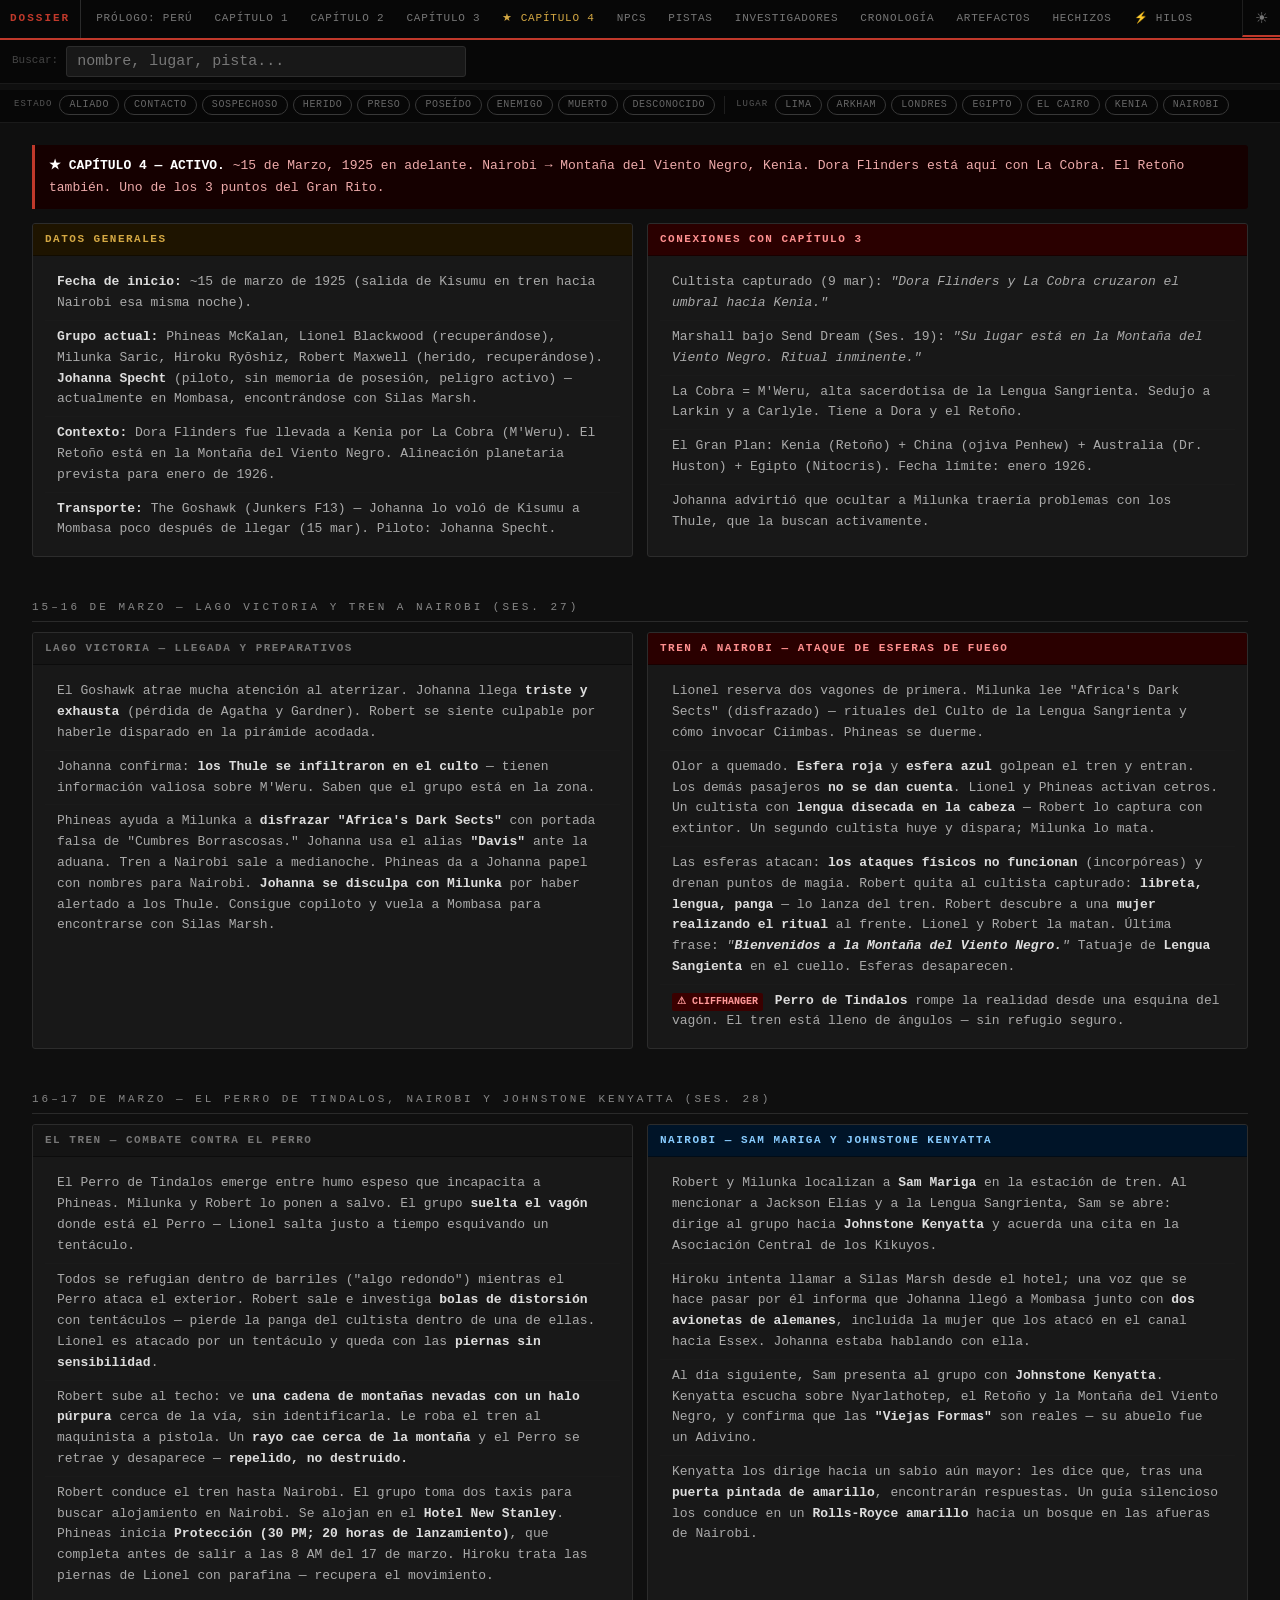
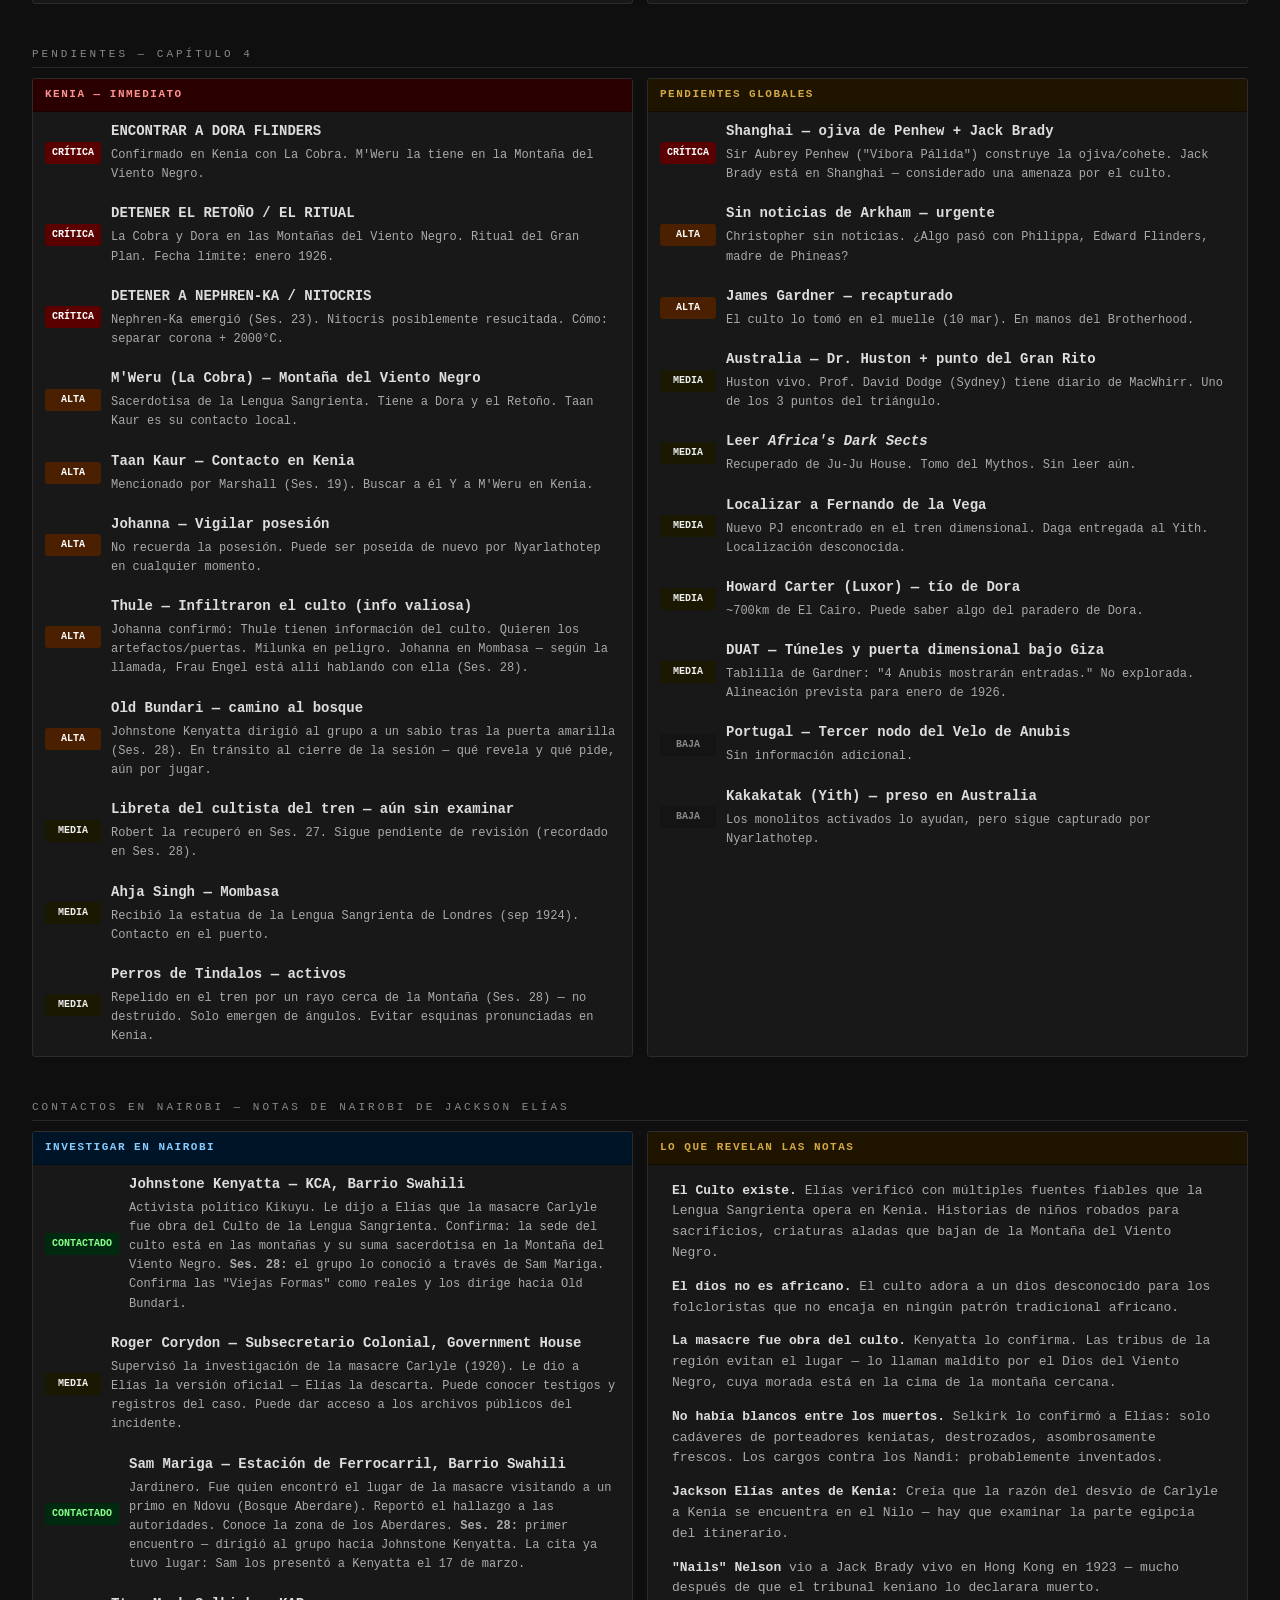
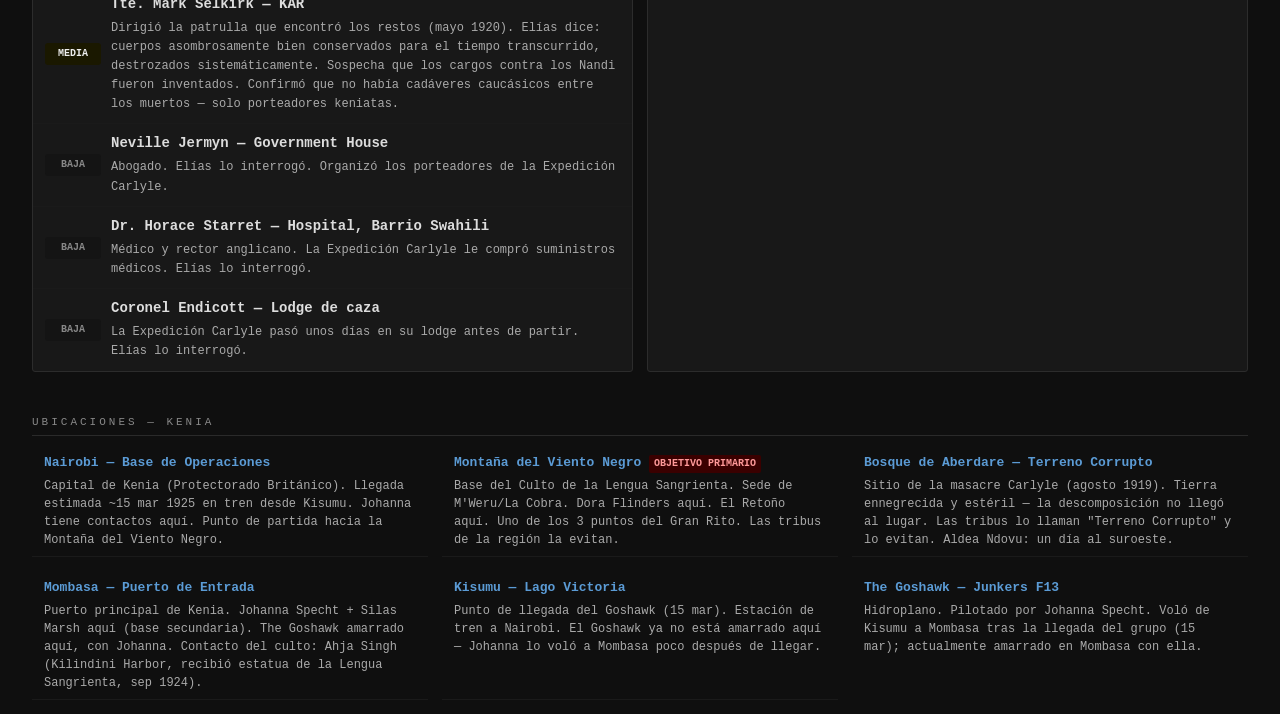
==== commit ccccb6e5: "Add spells section with known spells and references Added new section for spells with details and re" ====
--- a/index.html
+++ b/index.html
@@ -21,6 +21,7 @@
   <div class="tab"                    onclick="show('inv',this)">Investigadores</div>
   <div class="tab"                    onclick="show('crono',this)">Cronología</div>
   <div class="tab"                    onclick="show('art',this)">Artefactos</div>
+  <div class="tab"                    onclick="show('hechizos',this)">Hechizos</div>
   <div class="tab"                    onclick="show('hilos',this)">⚡ Hilos</div>
 </nav>
 <button id="theme-btn" onclick="toggleTheme()" title="Cambiar tema">☀</button>
@@ -5984,6 +5985,26 @@
 </div><!-- /s-art -->
 
 
+<!-- ══════════════════════════ HECHIZOS ══════════════════════════ -->
+<div id="s-hechizos" class="section">
+
+  <div class="callout">
+    <b>📖 Referencia de hechizos</b> identificados por el grupo. Cada entrada resume la mecánica; la ficha enlazada trae ejemplos de coste y un simulador rápido para usar en mesa.
+  </div>
+
+  <div class="panel">
+    <div class="ph gold">Hechizos Conocidos</div>
+    <div class="pb" style="padding:0">
+      <div class="spell">
+        <div class="sn">Círculo de Guarda <span class="code-badge" style="background:#1a2a3a;color:#aaccff">REFERENCIA</span></div>
+        <div class="sc2">También conocido como <b>La Geometría Antigua</b>. Se traza un diagrama geométrico en el suelo: el lanzamiento tarda una hora por cada Punto de Magia invertido. Mientras el círculo esté en pie, cualquier ser invocado que intente cruzarlo debe superar una tirada de Poder enfrentada contra el total de Puntos de Magia invertidos (×5), o no podrá atravesarlo. El círculo se rompe en cuanto una criatura no invocada entra o sale de él, o al llegar el siguiente amanecer o atardecer.<br><a class="ext-link" href="hechizos/circulo_de_guarda.html" target="_blank" rel="noopener">→ Ficha completa, con ejemplos y simulador</a></div>
+      </div>
+    </div>
+  </div>
+
+</div><!-- /s-hechizos -->
+
+
 <!-- ══════════════════════════ HILOS ABIERTOS ══════════════════════════ -->
 <div id="s-hilos" class="section">
 
